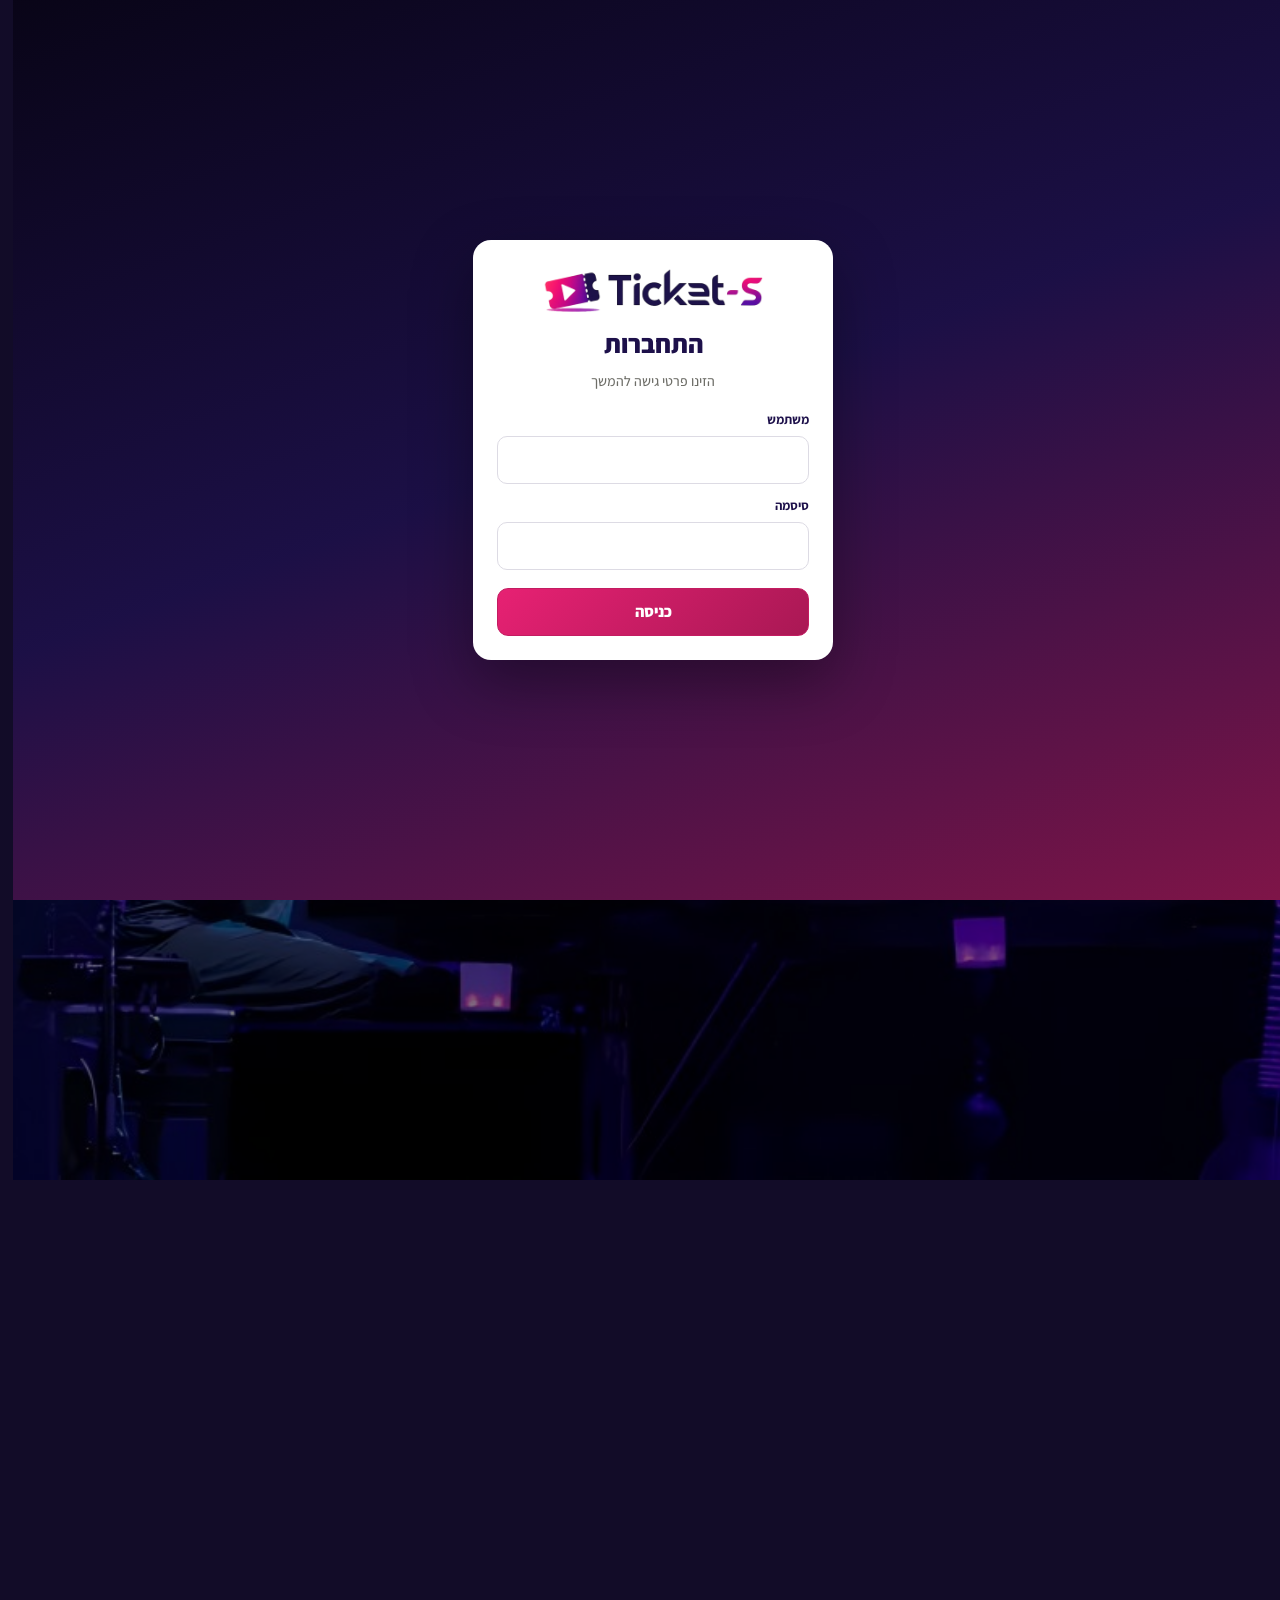
==== index.html @ 7f6f7718 "Add site login gate, mobile header polish, and homepage UI upgrades. Includes demo-mode hide on mobi" ====
<!doctype html>
<html lang="he" dir="rtl">
<head>
<meta charset="utf-8">
<meta name="viewport" content="width=device-width,initial-scale=1">
<meta name="referrer" content="strict-origin-when-cross-origin">
<title>Tickets — V6</title>
<link rel="stylesheet" href="css/styles.css">
<link rel="stylesheet" href="css/seats-hall.css">
<link rel="stylesheet" href="css/home2.css">
<link rel="stylesheet" href="css/home3.css">
<link rel="stylesheet" href="css/demo-mode.css">
<link rel="stylesheet" href="css/theme-options.css">
<link rel="stylesheet" href="css/site-login.css">
</head>
<body class="site-locked">
<div class="site-login-gate" id="siteLoginGate" role="dialog" aria-modal="true" aria-labelledby="siteLoginTitle">
  <form class="site-login-card" id="siteLoginForm" autocomplete="on">
    <div class="site-login-brand">
      <img src="assets/images/LOGO TICKETS.png" alt="Ticket-S" onerror="this.src='assets/images/logowhite.png'">
    </div>
    <h1 id="siteLoginTitle">התחברות</h1>
    <p class="site-login-sub">הזינו פרטי גישה להמשך</p>
    <label class="site-login-field">
      <span>משתמש</span>
      <input type="text" id="siteLoginUser" name="username" autocomplete="username" required>
    </label>
    <label class="site-login-field">
      <span>סיסמה</span>
      <input type="password" id="siteLoginPass" name="password" autocomplete="current-password" required>
    </label>
    <p class="site-login-error" id="siteLoginError" hidden>שם משתמש או סיסמה שגויים</p>
    <button type="submit" class="btn primary wide site-login-submit">כניסה</button>
  </form>
</div>
<header class="site-header site-header-v3"><div class="header-top-row"><div class="container header-inner">
  <a class="logo" href="index.html"><img id="headerLogo" src="assets/images/logowhite.png" alt="Ticket-S"></a>
  <nav class="main-nav">
    <a href="#events" data-route="events">כל המופעים</a>
    <div class="nav-item has-mega">
      <button class="nav-trigger" type="button" aria-expanded="false" aria-haspopup="true">קטגוריות</button>
      <div class="mega-menu" role="region" aria-label="קטגוריות">
        <div class="container mega-inner mega-inner-cats">
          <div class="mega-cat-grid">
            <div class="mega-cat-col">
              <a class="mega-cat-card" href="#events" data-route="events" data-category="music">
                <span class="category-body">
                  <span class="category-copy"><strong>מוזיקה</strong><small>42 מופעים</small></span>
                  <span class="category-lottie" data-category-lottie-key="music" aria-hidden="true"></span>
                </span>
              </a>
              <div class="mega-cat-links">
                <a href="#events" data-route="events" data-category="music">קונצרטים</a>
                <a href="#events" data-route="events" data-category="music">פסטיבלים</a>
                <a href="#events" data-route="events" data-category="music">מוזיקה חיה</a>
                <a href="#events" data-route="events" data-category="music">ג׳אז ובלואז</a>
              </div>
            </div>
            <div class="mega-cat-col">
              <a class="mega-cat-card" href="#events" data-route="events" data-category="standup">
                <span class="category-body">
                  <span class="category-copy"><strong>סטנדאפ</strong><small>18 מופעים</small></span>
                  <span class="category-lottie" data-category-lottie-key="standup" aria-hidden="true"></span>
                </span>
              </a>
              <div class="mega-cat-links">
                <a href="#events" data-route="events" data-category="standup">ערבי סטנדאפ</a>
                <a href="#events" data-route="events" data-category="standup">ספיישלים</a>
                <a href="#events" data-route="events" data-category="standup">אופן מייק</a>
                <a href="#events" data-route="events" data-category="standup">קומדיה</a>
              </div>
            </div>
            <div class="mega-cat-col">
              <a class="mega-cat-card" href="#events" data-route="events" data-category="culture">
                <span class="category-body">
                  <span class="category-copy"><strong>תרבות</strong><small>31 מופעים</small></span>
                  <span class="category-lottie" data-category-lottie-key="culture" aria-hidden="true"></span>
                </span>
              </a>
              <div class="mega-cat-links">
                <a href="#events" data-route="events" data-category="culture">תיאטרון</a>
                <a href="#events" data-route="events" data-category="culture">מחול</a>
                <a href="#events" data-route="events" data-category="culture">מופעי אמנות</a>
                <a href="#events" data-route="events" data-category="culture">פסטיבלי תרבות</a>
              </div>
            </div>
            <div class="mega-cat-col">
              <a class="mega-cat-card" href="#events" data-route="events" data-category="kids">
                <span class="category-body">
                  <span class="category-copy"><strong>ילדים</strong><small>24 מופעים</small></span>
                  <span class="category-lottie" data-category-lottie-key="kids" aria-hidden="true"></span>
                </span>
              </a>
              <div class="mega-cat-links">
                <a href="#events" data-route="events" data-category="kids">הצגות ילדים</a>
                <a href="#events" data-route="events" data-category="kids">מופעי משפחה</a>
                <a href="#events" data-route="events" data-category="kids">קרקס</a>
                <a href="#events" data-route="events" data-category="kids">מופעי בובות</a>
              </div>
            </div>
            <div class="mega-cat-col">
              <a class="mega-cat-card" href="#events" data-route="events" data-category="sports">
                <span class="category-body">
                  <span class="category-copy"><strong>ספורט</strong><small>12 מופעים</small></span>
                  <span class="category-lottie" data-category-lottie-key="sports" aria-hidden="true"></span>
                </span>
              </a>
              <div class="mega-cat-links">
                <a href="#events" data-route="events" data-category="sports">כדורגל</a>
                <a href="#events" data-route="events" data-category="sports">כדורסל</a>
                <a href="#events" data-route="events" data-category="sports">אירועי ספורט</a>
                <a href="#events" data-route="events" class="mega-all-link">כל הקטגוריות ←</a>
              </div>
            </div>
          </div>
        </div>
      </div>
    </div>
    <a href="#events" data-route="events">מופעים קרובים</a>
    <a href="#events" data-route="events">מופעים פופולריים</a>
    <a href="#contact" data-route="contact">צרו קשר</a>
  </nav>
  <div class="header-actions">
    <div class="header-account-wrap">
      <button class="header-button header-account-btn" type="button" data-route="account" aria-expanded="false" aria-haspopup="true">
        <img src="assets/icons/user.svg" alt="">
        <span class="header-account-text"><strong>אזור אישי</strong><small>שלום, ישראל</small></span>
        <span class="header-account-caret" aria-hidden="true"></span>
      </button>
      <div class="account-menu" role="menu">
        <button type="button" role="menuitem" data-route="account/tickets"><img src="assets/icons/ticket.svg" alt=""><span>הכרטיסים שלי</span></button>
        <button type="button" role="menuitem" data-route="account/orders"><img src="assets/icons/clipboard.svg" alt=""><span>הזמנות קודמות</span></button>
        <button type="button" role="menuitem" data-route="account/profile"><img src="assets/icons/user.svg" alt=""><span>פרטים אישיים</span></button>
        <hr>
        <button type="button" role="menuitem" data-logout><img src="assets/icons/logout.svg" alt=""><span>התנתקות</span></button>
      </div>
    </div>
    <button class="header-button header-icon-btn" id="favoritesHeaderBtn" data-route="account/favorites"><img src="assets/icons/heart.svg" alt=""><span class="header-count" id="favoritesHeaderCount">0</span></button>
    <div class="header-cart-wrap">
      <button class="header-button header-icon-btn" data-route="cart"><img src="assets/icons/cart.svg" alt=""><span class="header-count hidden" id="cartHeaderCount">0</span></button>
      <div class="cart-preview" id="cartPreview"><div class="cart-preview-list" id="cartPreviewList"></div><button class="btn primary wide" data-route="cart">מעבר לסל</button></div>
    </div>
  </div>
  <button class="nav-toggle" type="button" aria-expanded="false" aria-controls="mobileNav" aria-label="תפריט ניווט">
    <span class="nav-toggle-bar" aria-hidden="true"></span>
    <span class="nav-toggle-bar" aria-hidden="true"></span>
    <span class="nav-toggle-bar" aria-hidden="true"></span>
  </button>
</div></div><div class="header-search-row is-open" id="headerSearchRow">
  <div class="header-search-panel">
    <div class="header-search-panel-inner">
      <div class="container header-search-inner">
        <form class="search-bar" id="homeSearch"><div class="search-field"><img src="assets/icons/location.svg" alt="" aria-hidden="true"><div><label class="sr-only" for="searchLocation">מיקום</label><select id="searchLocation"><option>כל הארץ</option><option>מרכז</option><option>צפון</option><option>דרום</option></select></div></div><div class="search-field date-search-field"><img src="assets/icons/calendar.svg" alt="" aria-hidden="true"><div class="date-range-wrap"><label class="sr-only" for="dateRangeDisplay">תאריך</label><button type="button" class="date-range-display" id="dateRangeDisplay" aria-expanded="false" aria-haspopup="true">בכל תאריך</button><div class="date-range-panel" id="dateRangePanel" hidden><div class="date-preset-grid"><button type="button" class="date-preset" data-preset="any">בכל תאריך</button><button type="button" class="date-preset" data-preset="today">היום</button><button type="button" class="date-preset" data-preset="weekend">סוף השבוע</button><button type="button" class="date-preset" data-preset="month">החודש</button></div><div class="date-range-custom"><label class="date-from-field is-empty"><input type="date" id="dateFrom" aria-label="מתאריך"><span class="date-field-placeholder">מתאריך</span></label><label class="date-to-field is-empty"><input type="date" id="dateTo" aria-label="עד תאריך"><span class="date-field-placeholder">עד תאריך</span></label></div></div></div></div><div class="search-field"><img src="assets/icons/grid.svg" alt="" aria-hidden="true"><div><label class="sr-only" for="searchCategory">קטגוריה</label><select id="searchCategory"><option>כל הקטגוריות</option><option>מוזיקה</option><option>סטנדאפ</option><option>ילדים</option></select></div></div><div class="search-field free-search-field"><div><label class="sr-only" for="searchFree">חיפוש חופשי</label><input id="searchFree" placeholder="מופע, אמן או מקום"></div></div><button type="submit" class="btn primary search-submit-btn" id="searchSubmitBtn">חפש כרטיסים</button></form>
        <button type="button" class="search-panel-close" id="searchPanelClose" aria-label="סגירת חיפוש"><svg viewBox="0 0 24 24" width="18" height="18" aria-hidden="true"><path d="M6 6l12 12M18 6L6 18" fill="none" stroke="currentColor" stroke-width="2.2" stroke-linecap="round"/></svg></button>
      </div>
    </div>
  </div>
  <div class="header-search-reopen">
    <div class="header-search-reopen-inner">
      <div class="container header-search-reopen-wrap">
        <button type="button" class="search-reopen-btn" id="searchReopenBtn" aria-expanded="true" aria-controls="homeSearch" aria-hidden="true" tabindex="-1">
          <svg viewBox="0 0 24 24" width="18" height="18" aria-hidden="true"><circle cx="11" cy="11" r="7" fill="none" stroke="currentColor" stroke-width="2"/><path d="m20 20-4-4" fill="none" stroke="currentColor" stroke-width="2" stroke-linecap="round"/></svg>
          <span>חיפוש</span>
        </button>
      </div>
    </div>
  </div>
</div></header>
<script>
(function () {
  if ("scrollRestoration" in history) history.scrollRestoration = "manual";
  var row = document.getElementById("headerSearchRow");
  if (!row) return;
  var h = Math.round(row.getBoundingClientRect().height);
  if (!h) return;
  document.documentElement.style.setProperty("--header-search-h", h + "px");
  row.style.setProperty("--header-search-h", h + "px");
  window.scrollTo(0, 0);
})();
</script>
<nav class="mobile-nav" id="mobileNav" aria-label="תפריט ראשי" aria-hidden="true">
  <div class="mobile-nav-inner">
    <a href="#events" data-route="events">כל המופעים</a>
    <p class="mobile-nav-label">קטגוריות</p>
    <a href="#events" data-route="events">מוזיקה</a>
    <a href="#events" data-route="events">סטנדאפ</a>
    <a href="#events" data-route="events">תרבות</a>
    <a href="#events" data-route="events">ילדים</a>
    <a href="#events" data-route="events">ספורט</a>
    <a href="#events" data-route="events">מופעים קרובים</a>
    <a href="#events" data-route="events">מופעים פופולריים</a>
    <a href="#contact" data-route="contact">צרו קשר</a>
  </div>
</nav>
<main>
<section class="screen active" id="home">
  <section class="hero hero-v2 hero-v3" aria-roledescription="carousel" aria-label="מופעים מומלצים">
    <div class="hero-v2-slides" id="heroV2Slides">
      <div class="hero-v2-slide is-active" data-slide-index="0" role="group" aria-roledescription="slide" aria-label="1 מתוך 3" aria-hidden="false">
        <div class="hero-v2-bg" role="img" aria-label="עידן רייכל בהופעה חיה — שר ליד הפסנתר" style="background-image:url('assets/hero/slide-1.jpg')"></div>
        <div class="hero-v2-overlay" aria-hidden="true"></div>
      </div>
      <div class="hero-v2-slide" data-slide-index="1" role="group" aria-roledescription="slide" aria-label="2 מתוך 3" aria-hidden="true">
        <div class="hero-v2-bg" role="img" aria-label="במה מוארת — רקע למופע אדיר מילר" style="background-image:url('assets/hero/slide-2.jpg')"></div>
        <div class="hero-v2-overlay" aria-hidden="true"></div>
      </div>
      <div class="hero-v2-slide" data-slide-index="2" role="group" aria-roledescription="slide" aria-label="3 מתוך 3" aria-hidden="true">
        <div class="hero-v2-bg" role="img" aria-label="פסטיבל בחוץ — רקע לפסטיבל קיץ" style="background-image:url('assets/hero/slide-3.jpg')"></div>
        <div class="hero-v2-overlay" aria-hidden="true"></div>
      </div>
    </div>
    <div class="container hero-v2-content">
      <div class="hero-v2-panel">
        <div class="hero-v2-copy" id="heroV2Copy">
          <div class="hero-v2-text is-active" data-slide-index="0">
            <h1>עידן רייכל</h1>
            <p>מופע חדש ומרגש עם הלהיטים האהובים באמפי שוני.</p>
            <button type="button" class="btn light-btn hero-v2-cta" data-open-event="1">לרכישת כרטיסים</button>
          </div>
          <div class="hero-v2-text" data-slide-index="1" hidden>
            <h1>אדיר מילר</h1>
            <p>ערב סטנדאפ חדש בהיכל התרבות תל אביב.</p>
            <button type="button" class="btn light-btn hero-v2-cta" data-open-event="2">לרכישת כרטיסים</button>
          </div>
          <div class="hero-v2-text" data-slide-index="2" hidden>
            <h1>פסטיבל קיץ</h1>
            <p>שלושה ימי מוזיקה, תרבות ואמנות — רכישה מוקדמת.</p>
            <button type="button" class="btn light-btn hero-v2-cta" data-open-event="3">לרכישת כרטיסים</button>
          </div>
        </div>
      </div>
    </div>
    <div class="hero-v2-progress" aria-hidden="true">
      <div class="hero-v2-progress-bar" id="heroV2ProgressBar"></div>
    </div>
    <div class="hero-v2-dots" id="heroV2Dots" role="tablist" aria-label="ניווט שקופיות">
      <button type="button" class="hero-v2-dot is-active" role="tab" aria-selected="true" aria-label="שקופית 1" data-slide-to="0"><svg class="hero-v2-dot-ring" viewBox="0 0 32 32" aria-hidden="true"><circle class="hero-v2-dot-track" cx="16" cy="16" r="14"></circle><circle class="hero-v2-dot-progress" cx="16" cy="16" r="14"></circle></svg></button>
      <button type="button" class="hero-v2-dot" role="tab" aria-selected="false" aria-label="שקופית 2" data-slide-to="1"><svg class="hero-v2-dot-ring" viewBox="0 0 32 32" aria-hidden="true"><circle class="hero-v2-dot-track" cx="16" cy="16" r="14"></circle><circle class="hero-v2-dot-progress" cx="16" cy="16" r="14"></circle></svg></button>
      <button type="button" class="hero-v2-dot" role="tab" aria-selected="false" aria-label="שקופית 3" data-slide-to="2"><svg class="hero-v2-dot-ring" viewBox="0 0 32 32" aria-hidden="true"><circle class="hero-v2-dot-track" cx="16" cy="16" r="14"></circle><circle class="hero-v2-dot-progress" cx="16" cy="16" r="14"></circle></svg></button>
    </div>
  </section>
  <section class="section alt categories-section"><div class="container"><div class="section-header categories-section-header"><h2>מה תרצו לראות היום?</h2></div><div class="category-row">
<button class="category-card" data-route="events" data-category="music"><span class="category-body"><span class="category-copy"><strong>מוזיקה</strong><small>42 מופעים</small></span><span class="category-lottie" data-category-lottie-key="music" aria-hidden="true"></span></span></button>
<button class="category-card" data-route="events" data-category="standup"><span class="category-body"><span class="category-copy"><strong>סטנדאפ</strong><small>18 מופעים</small></span><span class="category-lottie" data-category-lottie-key="standup" aria-hidden="true"></span></span></button>
<button class="category-card" data-route="events" data-category="culture"><span class="category-body"><span class="category-copy"><strong>תרבות</strong><small>31 מופעים</small></span><span class="category-lottie" data-category-lottie-key="culture" aria-hidden="true"></span></span></button>
<button class="category-card" data-route="events" data-category="kids"><span class="category-body"><span class="category-copy"><strong>ילדים</strong><small>24 מופעים</small></span><span class="category-lottie" data-category-lottie-key="kids" aria-hidden="true"></span></span></button>
<button class="category-card" data-route="events" data-category="sports"><span class="category-body"><span class="category-copy"><strong>ספורט</strong><small>12 מופעים</small></span><span class="category-lottie" data-category-lottie-key="sports" aria-hidden="true"></span></span></button>
</div></div></section>
  <div id="homeSections"></div>
  <section class="section join-section" aria-label="הרשמה לניוזלטר">
    <div class="join-section-bg" aria-hidden="true" style="background-image:url('assets/hero/newsletter-bg.jpg')"></div>
    <div class="join-section-overlay" aria-hidden="true"></div>
    <div class="container join-inner">
      <div class="join-copy">
        <span class="kicker light">נשארים בלופ</span>
        <h2>לא מפספסים אף מופע</h2>
        <p>עדכונים על מופעים חדשים, פתיחת מכירות והטבות ישירות אליכם.</p>
      </div>
      <form id="newsletterForm" class="join-form">
        <div class="newsletter-names">
          <label class="sr-only" for="newsletterFirstName">שם פרטי</label>
          <input id="newsletterFirstName" name="firstName" type="text" required autocomplete="given-name" placeholder="שם פרטי">
          <label class="sr-only" for="newsletterLastName">שם משפחה</label>
          <input id="newsletterLastName" name="lastName" type="text" required autocomplete="family-name" placeholder="שם משפחה">
        </div>
        <div class="newsletter-row">
          <label class="sr-only" for="newsletterEmail">כתובת דוא״ל</label>
          <input id="newsletterEmail" name="email" type="email" required autocomplete="email" placeholder="כתובת דוא״ל">
          <button class="btn primary" type="submit">הרשמה לניוזלטר</button>
        </div>
        <label class="newsletter-consent">
          <input type="checkbox" required>
          <span>אני מאשר/ת קבלת דיוור פרסומי ומסחרי לכתובת הדוא״ל שמסרתי, בהתאם לחוק התקשורת (בזק ושידורים),<br>ואת <a href="#">תנאי השימוש</a> ו<a href="#">מדיניות הפרטיות</a>. ידוע לי שאוכל לבטל את ההסכמה בכל עת.</span>
        </label>
      </form>
    </div>
  </section>
</section>

<section class="screen" id="events"><section class="page-hero"><video class="page-hero-video" autoplay muted loop playsinline preload="metadata" poster="assets/hero/events-bg.png" aria-hidden="true"><source src="assets/hero/events-bg.mp4" type="video/mp4"></video><div class="container"><nav class="breadcrumbs" aria-label="פירורי לחם"><a href="#home" data-route="home">דף הבית</a><span class="breadcrumb-sep" aria-hidden="true">/</span><span aria-current="page">המופעים</span></nav><h1>המופעים</h1><p>סינון מדויק ותוצאות שקל לסרוק.</p></div></section><div class="container events-layout"><div class="results-toolbar"><div><h2><span id="resultsCount">12</span> מופעים</h2></div></div><div class="events-filters-row"><div class="active-filters" id="eventsDateFilters" role="group" aria-label="סינון לפי תאריך"><button type="button" class="filter-chip active" data-events-range="all">הכל</button><button type="button" class="filter-chip" data-events-range="today">היום</button><button type="button" class="filter-chip" data-events-range="week">השבוע</button><button type="button" class="filter-chip" data-events-range="month">החודש</button></div><select class="btn secondary events-sort-select"><option>מיון: מומלצים</option><option>תאריך קרוב</option><option>מחיר נמוך</option></select></div><div class="results-grid" id="eventsGrid"></div><div class="load-more-wrap"><button class="btn secondary" id="loadMoreEvents" type="button">טען עוד</button><button class="btn secondary" id="loadAllEvents" type="button">טען הכל</button></div></div></section>

<section class="screen" id="event"><section class="event-hero" id="eventHero"><video class="event-hero-video" autoplay muted loop playsinline preload="metadata" aria-hidden="true"><source src="assets/hero/event-bg.mp4" type="video/mp4"></video><div class="container event-hero-grid"><div class="event-hero-copy"><span class="event-hero-badge" id="eventHeroBadge" hidden>המכירה בקרוב</span><nav class="breadcrumbs" id="eventBreadcrumbs" aria-label="פירורי לחם"><a href="#home" data-route="home">דף הבית</a><span class="breadcrumb-sep" aria-hidden="true">/</span><a href="#events" data-route="events">המופעים</a><span class="breadcrumb-sep" aria-hidden="true">/</span><span aria-current="page" id="eventBreadcrumbCurrent">עידן רייכל</span></nav><h1>עידן רייכל</h1><p>מופע חדש ומרגש עם הלהיטים האהובים.</p><div class="event-hero-meta"><ul class="event-hero-meta-list"><li class="event-hero-meta-item"><img src="assets/icons/calendar.svg" alt="" aria-hidden="true"><span>12/08/2026 - 22/08/2026</span></li></ul></div><div class="event-hero-countdown" id="eventHeroCountdown" hidden></div></div><div class="event-poster event-poster-slider" id="eventPosterSlider" aria-roledescription="carousel" aria-label="גלריית מופע"><div class="event-poster-viewport"><div class="event-poster-track" id="eventPosterTrack"></div></div><div class="event-poster-dots" id="eventPosterDots" role="tablist" aria-label="ניווט תמונות"></div></div></div></section><div class="container event-layout"><section class="content-card"><div class="event-tabs" role="tablist"><button class="event-tab active" data-tab="dates">מועדים</button><button class="event-tab" data-tab="info">מידע אודות המופע</button><button class="event-tab" data-tab="important">חשוב לדעת</button></div><div class="tab-panel active" data-panel="dates"><h2 id="eventDatesTitle">בחירת מועד</h2><div id="showDates"></div></div><div class="tab-panel" data-panel="info"><div class="info-split"><div class="info-copy" id="eventInfoCopy"><h2>אודות המופע</h2><div id="eventInfoBody"><p>עידן רייכל במופע חדש המשלב את מיטב הלהיטים, עיבודים חדשים והפקה מלאה. ערב מוזיקלי עשיר שחוצה סגנונות, עם אורחים מיוחדים ואווירה אינטימית על הבמה.</p><p>המופע נבנה כמסע בין שנים של יצירה: מהשירים שהפכו לקלאסיקה ישראלית ועד עיבודים עכשוויים שנוצרו במיוחד לערב הזה. ההפקה משלבת תאורה חיה, עיצוב במה מדויק ולהקה חמה שממלאת את האולם בנוכחות.</p><h3>מה מחכה לכם בערב</h3><ul class="info-points"><li>כ־90 דקות של מוזיקה חיה, כולל שירים מוכרים והפתעות</li><li>להקה מלאה ועיבודים חדשים שנכתבו למופע</li><li>אווירה קרובה לקהל, עם דגש על חוויה מוזיקלית נקייה</li><li>כניסה נוחה לפי אזורים ומושבים מסומנים באולם</li></ul><h3>למי זה מתאים</h3><p>לאוהבי מוזיקה ישראלית, זוגות, משפחות וקהל שמחפש ערב במה איכותי — בין אם אתם מכירים כל מילה ובין אם זו הפעם הראשונה.</p><p class="info-note">טיפ: מומלץ להגיע כ־30–45 דקות לפני תחילת המופע כדי להספיק חניה, כניסה ומציאת המושבים בנחת.</p></div></div><div class="info-video"><iframe title="סרטון אודות המופע" src="https://www.youtube-nocookie.com/embed/dG3NAutpEoY?rel=0" loading="lazy" allow="accelerometer; autoplay; clipboard-write; encrypted-media; gyroscope; picture-in-picture; web-share" allowfullscreen referrerpolicy="strict-origin-when-cross-origin"></iframe></div></div></div><div class="tab-panel" data-panel="important"><h2>מידע חשוב</h2><dl class="important-list"><div><dt>פתיחת דלתות</dt><dd>20:00</dd></div><div><dt>משך המופע</dt><dd>75 דקות</dd></div><div><dt>סוג מופע</dt><dd>ישיבה</dd></div><div><dt>מגבלת גיל</dt><dd>ללא הגבלה</dd></div></dl><div class="directions-block"><h2>דרכי הגעה לאמפי שוני, בנימינה</h2><div class="directions-grid"><div class="directions-copy"><h3>כתובת:</h3><p>אמפי שוני (זאפה), פארק ז׳בוטינסקי, בנימינה־גבעת עדה, ישראל</p><h3>הגעה ברכב:</h3><ul><li>האמפי ממוקם בפארק ז׳בוטינסקי, בין בנימינה לזיכרון יעקב.</li><li>חניה חינם ומסודרת למרגלות האמפי; במקום יש הכוונה בחניון.</li><li>מכביש 4: יציאה לבנימינה / זיכרון יעקב והמשך לפי השילוט לפארק ז׳בוטינסקי / אמפי שוני.</li><li>מכביש 70: יציאה לכיוון בנימינה והמשך לפי השילוט לאמפי שוני.</li><li>מומלץ לנווט ליעד ״חניה אמפי שוני״ להגעה ישירה לחניון.</li></ul><h3>ניווט ברכב:</h3><p class="nav-links"><a href="https://waze.com/ul?q=%D7%97%D7%A0%D7%99%D7%94%20%D7%90%D7%9E%D7%A4%D7%99%20%D7%A9%D7%95%D7%A0%D7%99" target="_blank" rel="noopener">Waze</a><a href="https://www.google.com/maps/search/?api=1&amp;query=%D7%90%D7%9E%D7%A4%D7%99+%D7%A9%D7%95%D7%A0%D7%99+%D7%91%D7%A0%D7%99%D7%9E%D7%99%D7%A0%D7%94" target="_blank" rel="noopener">Google Maps</a></p><h3>תחבורה ציבורית:</h3><ul><li>תחנת רכבת בנימינה קרובה; ממנה ניתן להמשיך באוטובוס מקומי או במונית.</li><li>קווי אוטובוס עירוניים ובינעירוניים מגיעים לאזור בנימינה וזיכרון יעקב.</li><li>עצירות קרובות: בנימינה מרכז · כניסה לפארק ז׳בוטינסקי.</li></ul><h3>תכנון מסלול בתחבורה ציבורית:</h3><p class="nav-links"><a href="https://moovitapp.com/?lang=he" target="_blank" rel="noopener">Moovit</a></p><h3>טיפ לניווט מהיר:</h3><p>חפשו ״אמפי שוני בנימינה״ או ״חניה אמפי שוני״ ב־Waze או ב־Google Maps כדי להגיע בקלות ובמהירות.</p></div><div class="directions-map"><a class="map-open-btn" href="https://www.google.com/maps/search/?api=1&amp;query=%D7%90%D7%9E%D7%A4%D7%99+%D7%A9%D7%95%D7%A0%D7%99+%D7%91%D7%A0%D7%99%D7%9E%D7%99%D7%A0%D7%94" target="_blank" rel="noopener">פתח במפות Google</a><iframe title="מפת אמפי שוני בנימינה" loading="lazy" referrerpolicy="no-referrer-when-downgrade" src="https://maps.google.com/maps?q=%D7%90%D7%9E%D7%A4%D7%99+%D7%A9%D7%95%D7%A0%D7%99+%D7%91%D7%A0%D7%99%D7%9E%D7%99%D7%A0%D7%94&amp;hl=he&amp;z=15&amp;output=embed"></iframe></div></div></div></div></section><aside class="content-card summary-card" id="eventSidebar" hidden><div id="eventInterestBox"><form id="eventInterestForm" class="interest-form"><span class="kicker">השארת פרטים</span><h2 class="interest-heading">מתעניין במופע <span id="interestShowName"></span></h2><label>שם מלא<input required name="name" autocomplete="name" placeholder="ישראל ישראלי"></label><label>נייד<input required name="phone" type="tel" autocomplete="tel" placeholder="050-0000000"></label><label>אימייל <small>(לא חובה)</small><input name="email" type="email" autocomplete="email" placeholder="israel@example.com"></label><button class="btn primary wide" type="submit">עדכנו אותי</button></form></div></aside></div><section class="related-section container"><div class="section-header"><div class="heading-icon"><img class="section-star" src="assets/icons/star.svg" alt=""><h2>מופעים קשורים</h2></div></div><div class="event-grid" id="relatedEvents"></div></section></section>

<section class="screen" id="seats"><section class="event-hero"><video class="event-hero-video" autoplay muted loop playsinline preload="metadata" aria-hidden="true"><source src="assets/hero/event-bg.mp4" type="video/mp4"></video><div class="container event-hero-grid"><div><nav class="breadcrumbs" aria-label="פירורי לחם"><a href="#home" data-route="home">דף הבית</a><span class="breadcrumb-sep" aria-hidden="true">/</span><a href="#event" data-route="event">עידן רייכל</a><span class="breadcrumb-sep" aria-hidden="true">/</span><span aria-current="page">בחירת אזור</span></nav><h1>עידן רייכל</h1><div class="event-hero-meta"><ul class="event-hero-meta-list"><li class="event-hero-meta-item"><img src="assets/icons/location.svg" alt="" aria-hidden="true"><span>אמפי שוני, בנימינה</span></li><li class="event-hero-meta-item"><img src="assets/icons/clock.svg" alt="" aria-hidden="true"><span>21:00</span></li><li class="event-hero-meta-item"><img src="assets/icons/calendar.svg" alt="" aria-hidden="true"><span>12.08.2026</span></li></ul></div><button class="btn light-btn" data-route="event">שינוי מועד</button></div><div class="event-poster event-poster-slider" aria-roledescription="carousel" aria-label="גלריית מופע"><div class="event-poster-viewport"><div class="event-poster-track"></div></div><div class="event-poster-dots" role="tablist" aria-label="ניווט תמונות"></div></div></div></section>
<div class="seats-page"><div class="container seats-shell" id="seatsShell" data-seats-step="stage">

<!-- Step 1: choose stage/zone -->
<section class="content-card seats-map-card seats-map-full" id="stagePickStep">
  <div class="seats-map-header">
    <h2 class="seats-map-title">בחירת אזור באולם</h2>
    <p class="seats-step-hint">בחרו אזור כדי להמשיך לבחירת מושבים בתוכו</p>
  </div>
  <div class="stage-pick-layout">
    <div class="stage-schematic" id="stageSchematic" role="list" aria-label="מפת אזורים באולם">
      <div class="stage-schematic-stage" aria-hidden="true">במה</div>
      <div class="stage-schematic-grid">
        <button type="button" class="stage-zone is-muted" data-stage-id="box-left" data-price="145" data-available="0" role="listitem" disabled>
          <span class="stage-zone-name">תא שמאל</span>
          <span class="stage-zone-price">אזל</span>
        </button>
        <button type="button" class="stage-zone is-pit" data-stage-id="pit" data-price="185" data-available="1" role="listitem">
          <span class="stage-zone-name">פיט</span>
          <span class="stage-zone-price">185&nbsp;₪</span>
        </button>
        <button type="button" class="stage-zone" data-stage-id="box-right" data-price="145" data-available="1" role="listitem">
          <span class="stage-zone-name">תא ימין</span>
          <span class="stage-zone-price">145&nbsp;₪</span>
        </button>

        <button type="button" class="stage-zone is-muted" data-stage-id="gallery-left" data-price="145" data-available="0" role="listitem" disabled>
          <span class="stage-zone-name">גלריה שמאל</span>
          <span class="stage-zone-price">אזל</span>
        </button>
        <button type="button" class="stage-zone is-hall is-trap" data-stage-id="hall-front" data-price="185" data-available="1" role="listitem">
          <span class="stage-zone-name">אולם</span>
          <span class="stage-zone-price">185&nbsp;₪</span>
        </button>
        <button type="button" class="stage-zone" data-stage-id="gallery-right" data-price="145" data-available="1" role="listitem">
          <span class="stage-zone-name">גלריה ימין</span>
          <span class="stage-zone-price">145&nbsp;₪</span>
        </button>

        <button type="button" class="stage-zone is-muted" data-stage-id="balcony-left" data-price="115" data-available="0" role="listitem" disabled>
          <span class="stage-zone-name">יציע שמאל</span>
          <span class="stage-zone-price">אזל</span>
        </button>
        <button type="button" class="stage-zone is-hall" data-stage-id="hall-mid" data-price="185" data-available="1" role="listitem">
          <span class="stage-zone-name">אולם</span>
          <span class="stage-zone-price">185&nbsp;₪</span>
        </button>
        <button type="button" class="stage-zone" data-stage-id="balcony-right" data-price="85" data-available="1" role="listitem">
          <span class="stage-zone-name">יציע ימין</span>
          <span class="stage-zone-price">85&nbsp;₪</span>
        </button>

        <span class="stage-zone-spacer" aria-hidden="true"></span>
        <button type="button" class="stage-zone is-balcony-center" data-stage-id="balcony-center" data-price="115" data-available="1" role="listitem">
          <span class="stage-zone-name">יציע מרכז</span>
          <span class="stage-zone-price">115&nbsp;₪</span>
        </button>
        <span class="stage-zone-spacer" aria-hidden="true"></span>
      </div>
    </div>
    <aside class="stage-pick-aside">
      <h3>מקרא</h3>
      <ul class="stage-legend">
        <li><i class="stage-swatch is-open"></i> אזור זמין לרכישה</li>
        <li><i class="stage-swatch is-sold"></i> אזור שאזל</li>
      </ul>
      <p class="meta">לאחר בחירת אזור תועברו למפת המושבים של אותו אזור בלבד.</p>
    </aside>
  </div>
</section>

<!-- Step 2: seats inside selected stage -->
<section class="content-card seats-map-card seats-map-full" id="seatPickStep" hidden>
<div class="seats-map-header">
<div class="seats-map-toolbar">
<div>
<button type="button" class="btn secondary seats-back-stages" id="backToStages">← חזרה לבחירת אזור</button>
<h2 class="seats-map-title">בחירת מושבים · <span id="activeStageLabel">אולם</span></h2>
<div class="seats-legend-row">
<div class="price-tiers"><span class="legend-title">מקרא מושבים</span>
<div class="price-legend" role="group" aria-label="מקרא">
<span class="seat-legend-item"><i class="seat-dot is-taken"></i>תפוס</span>
<span class="seat-legend-item"><i class="seat-dot is-free"></i>פנוי</span>
<span class="seat-legend-item"><i class="seat-dot is-selected"></i>נבחר</span>
</div></div>
<button type="button" class="accessible-legend-btn" id="accessibleFilterBtn" aria-pressed="false"><span aria-hidden="true">♿</span> מושבים נגישים</button>
</div>
</div>
<div class="seats-zoom" role="group" aria-label="זום מפת אולם">
<button type="button" class="btn secondary" id="seatsFullscreen" aria-label="מסך מלא" title="מסך מלא">⛶</button>
<button type="button" class="btn secondary" id="seatsZoomOut" aria-label="הקטנה">−</button>
<span id="seatsZoomLabel">100%</span>
<button type="button" class="btn secondary" id="seatsZoomIn" aria-label="הגדלה">+</button>
<button type="button" class="btn secondary" id="seatsZoomReset" aria-label="איפוס זום">איפוס</button>
</div>
</div>
</div>
<div class="hall-viewport" id="hallViewport">
<div class="hall-canvas hall-canvas-single" id="hallCanvas">
  <div class="hall-single-wrap">
    <div class="hall-stage main" id="seatMapStageBadge">אולם</div>
    <div class="hall-block orchestra" id="activeSeatBlock" data-price="185"></div>
  </div>
</div>
</div>
</section>

<aside class="content-card seats-summary" id="seatsSummary" aria-live="polite">
<div class="seats-summary-head"><h2>בחירת מושבים</h2><button type="button" class="seats-summary-hide" id="seatsSummaryHide" aria-label="סגירת סיכום בחירה" title="סגירה">×</button></div>
<strong class="seats-show-name" id="seatsShowName" hidden>עידן רייכל</strong>
<div class="seats-empty" id="selectedSeatsEmpty"><p>לא נבחרו מושבים</p><p class="meta">בחרו אזור ואז מושב מהמפה</p></div>
<div id="selectedSeats" class="selected-seats-list" hidden></div>
<div class="summary-total"><span>סה״כ</span><span id="seatTotal">0&nbsp;₪</span></div>
<button class="btn primary wide" id="toCart" disabled>המשך לרכישה</button>
</aside>
<button type="button" class="seats-summary-peek" id="seatsSummaryPeek" hidden aria-label="הצגת סיכום בחירה">בחירה</button>
</div></div>
</section>
<section class="screen" id="cart"><section class="event-hero"><video class="event-hero-video" autoplay muted loop playsinline preload="metadata" aria-hidden="true"><source src="assets/hero/event-bg.mp4" type="video/mp4"></video><div class="container event-hero-grid"><div><nav class="breadcrumbs" aria-label="פירורי לחם"><a href="#home" data-route="home">דף הבית</a><span class="breadcrumb-sep" aria-hidden="true">/</span><a href="#event" data-route="event">עידן רייכל</a><span class="breadcrumb-sep" aria-hidden="true">/</span><span aria-current="page">סל הקניות</span></nav><h1>עידן רייכל</h1><div class="event-hero-meta"><ul class="event-hero-meta-list"><li class="event-hero-meta-item"><img src="assets/icons/location.svg" alt="" aria-hidden="true"><span>אמפי שוני, בנימינה</span></li><li class="event-hero-meta-item"><img src="assets/icons/clock.svg" alt="" aria-hidden="true"><span>21:00</span></li><li class="event-hero-meta-item"><img src="assets/icons/calendar.svg" alt="" aria-hidden="true"><span>12.08.2026</span></li></ul></div></div><div class="event-poster" role="img" aria-label="תמונת מופע"></div></div></section><div class="container purchase-grid"><section class="content-card"><h2>הכרטיסים בסל</h2><div id="cartItems"></div><div class="coupon-row"><input id="couponInput" placeholder="קוד קופון"><button class="btn secondary" id="applyCoupon">החלת קופון</button></div><p class="fineprint">מחירי הכרטיסים כוללים מע״מ כחוק ודמי טיפול בסך 5 ₪ לכל כרטיס.</p></section><aside class="content-card"><h2>סיכום</h2><div class="summary-line"><span>כרטיסים</span><strong id="cartSubtotal">0 ₪</strong></div><div class="summary-line"><span>דמי טיפול</span><strong id="feesTotal">0 ₪</strong></div><div class="summary-line"><span>הנחה</span><strong id="discountTotal">0 ₪</strong></div><div class="summary-total"><span>לתשלום</span><span id="cartTotal">0 ₪</span></div><button class="btn primary wide" data-route="login">המשך</button></aside></div></section>

<section class="screen" id="login"><section class="event-hero"><video class="event-hero-video" autoplay muted loop playsinline preload="metadata" aria-hidden="true"><source src="assets/hero/event-bg.mp4" type="video/mp4"></video><div class="container event-hero-grid"><div><nav class="breadcrumbs" aria-label="פירורי לחם"><a href="#home" data-route="home">דף הבית</a><span class="breadcrumb-sep" aria-hidden="true">/</span><a href="#event" data-route="event">עידן רייכל</a><span class="breadcrumb-sep" aria-hidden="true">/</span><span aria-current="page">התחברות</span></nav><h1>עידן רייכל</h1><div class="event-hero-meta"><ul class="event-hero-meta-list"><li class="event-hero-meta-item"><img src="assets/icons/location.svg" alt="" aria-hidden="true"><span>אמפי שוני, בנימינה</span></li><li class="event-hero-meta-item"><img src="assets/icons/clock.svg" alt="" aria-hidden="true"><span>21:00</span></li><li class="event-hero-meta-item"><img src="assets/icons/calendar.svg" alt="" aria-hidden="true"><span>12.08.2026</span></li></ul></div></div><div class="event-poster" role="img" aria-label="תמונת מופע"></div></div></section><div class="container auth-grid"><form class="content-card"><h2>משתמש קיים</h2><label>טלפון או דוא״ל<input placeholder="050-0000000"></label><label>סיסמה / קוד חד־פעמי<input placeholder="••••••"></label><button type="button" class="btn primary wide" data-route="details">התחברות והמשך</button></form><section class="content-card"><h2>המשך כאורח</h2><p>אין צורך להירשם מראש. לאחר הרכישה ייווצר עבורכם חשבון אוטומטית.</p><button class="btn secondary wide" data-route="details">המשך כאורח</button></section></div></section>

<section class="screen" id="details"><section class="event-hero"><video class="event-hero-video" autoplay muted loop playsinline preload="metadata" aria-hidden="true"><source src="assets/hero/event-bg.mp4" type="video/mp4"></video><div class="container event-hero-grid"><div><nav class="breadcrumbs" aria-label="פירורי לחם"><a href="#home" data-route="home">דף הבית</a><span class="breadcrumb-sep" aria-hidden="true">/</span><a href="#event" data-route="event">עידן רייכל</a><span class="breadcrumb-sep" aria-hidden="true">/</span><span aria-current="page">פרטי המזמין</span></nav><h1>עידן רייכל</h1><div class="event-hero-meta"><ul class="event-hero-meta-list"><li class="event-hero-meta-item"><img src="assets/icons/location.svg" alt="" aria-hidden="true"><span>אמפי שוני, בנימינה</span></li><li class="event-hero-meta-item"><img src="assets/icons/clock.svg" alt="" aria-hidden="true"><span>21:00</span></li><li class="event-hero-meta-item"><img src="assets/icons/calendar.svg" alt="" aria-hidden="true"><span>12.08.2026</span></li></ul></div></div><div class="event-poster" role="img" aria-label="תמונת מופע"></div></div></section><div class="container purchase-grid"><form class="content-card form-grid" id="detailsForm"><label>שם מלא<input required value="ישראל ישראלי"></label><label>טלפון<input required value="050-1234567"></label><label>דוא״ל<input required type="email" value="israel@example.com"></label><label>כתובת <small>(אופציונלי)</small><input value="רחוב הדוגמה 12, תל אביב"></label><label class="full checkbox"><input type="checkbox"> אני מעוניין לקבל עדכונים והטבות</label><label class="full checkbox"><input type="checkbox" required checked> קראתי ואישרתי את תנאי השימוש ומדיניות הפרטיות</label><button class="btn primary" type="submit">המשך לתשלום</button></form><aside class="content-card"><h2>סיכום</h2><div class="summary-total"><span>לתשלום</span><span class="dynamic-total">468 ₪</span></div></aside></div></section>

<section class="screen" id="payment"><section class="event-hero"><video class="event-hero-video" autoplay muted loop playsinline preload="metadata" aria-hidden="true"><source src="assets/hero/event-bg.mp4" type="video/mp4"></video><div class="container event-hero-grid"><div><nav class="breadcrumbs" aria-label="פירורי לחם"><a href="#home" data-route="home">דף הבית</a><span class="breadcrumb-sep" aria-hidden="true">/</span><a href="#event" data-route="event">עידן רייכל</a><span class="breadcrumb-sep" aria-hidden="true">/</span><span aria-current="page">תשלום</span></nav><h1>עידן רייכל</h1><div class="event-hero-meta"><ul class="event-hero-meta-list"><li class="event-hero-meta-item"><img src="assets/icons/location.svg" alt="" aria-hidden="true"><span>אמפי שוני, בנימינה</span></li><li class="event-hero-meta-item"><img src="assets/icons/clock.svg" alt="" aria-hidden="true"><span>21:00</span></li><li class="event-hero-meta-item"><img src="assets/icons/calendar.svg" alt="" aria-hidden="true"><span>12.08.2026</span></li></ul></div></div><div class="event-poster" role="img" aria-label="תמונת מופע"></div></div></section><div class="container purchase-grid"><form class="content-card form-grid" id="paymentForm"><label class="full">שם בעל הכרטיס<input required value="ישראל ישראלי"></label><label class="full">מספר כרטיס<input required placeholder="0000 0000 0000 0000"></label><label>תוקף<input required placeholder="MM/YY"></label><label>CVV<input required placeholder="123"></label><label class="full">תעודת זהות<input required></label><button class="btn primary" type="submit">בצע תשלום</button></form><aside class="content-card"><h2>לתשלום</h2><div class="price xl dynamic-total">468 ₪</div><p class="fineprint">פרטי בעל כרטיס האשראי אינם חייבים להיות זהים לפרטי המזמין.</p></aside></div></section>

<section class="screen" id="success"><div class="success-box"><div class="success-icon" aria-hidden="true"><lord-icon src="https://cdn.lordicon.com/rhmbrqqg.json" trigger="loop" delay="0" colors="primary:#1d104a,secondary:#e72173" style="width:104px;height:104px"></lord-icon></div><span class="kicker">ההזמנה הושלמה</span><h1>תודה על הרכישה</h1><p>מספר הזמנה: <strong>457812</strong></p><p>הכרטיסים נשלחו אליכם בדוא״ל וב־SMS.</p><div class="success-actions"><button class="btn primary" data-route="tickets">הצגת הכרטיסים שלי</button><button class="btn secondary" data-route="home">חזרה לעמוד הבית</button></div></div></section>

<section class="screen" id="tickets"><section class="page-hero"><div class="container"><nav class="breadcrumbs" aria-label="פירורי לחם"><a href="#home" data-route="home">דף הבית</a><span class="breadcrumb-sep" aria-hidden="true">/</span><span aria-current="page">הכרטיסים שלי</span></nav><h1>המופעים הקרובים</h1></div></section><div class="container ticket-grid" id="standaloneTickets"></div></section>

<section class="screen" id="contact"><section class="page-hero contact-hero"><div class="container contact-hero-grid"><div class="contact-hero-copy"><nav class="breadcrumbs" aria-label="פירורי לחם"><a href="#home" data-route="home">דף הבית</a><span class="breadcrumb-sep" aria-hidden="true">/</span><span aria-current="page">צרו קשר</span></nav><h1>צרו קשר</h1><p>נשמח לעזור בכל שאלה לגבי הזמנות, כרטיסים או מופעים.</p></div><div class="contact-hero-cards" aria-label="דרכי התקשרות"><article class="contact-info-card"><span class="contact-info-icon" aria-hidden="true"><svg viewBox="0 0 24 24" fill="none" stroke="currentColor" stroke-width="1.8" stroke-linecap="round" stroke-linejoin="round"><path d="M22 16.9v2a2 2 0 0 1-2.2 2 19.8 19.8 0 0 1-8.6-3.1 19.5 19.5 0 0 1-6-6A19.8 19.8 0 0 1 2.1 4.2 2 2 0 0 1 4.1 2h2a2 2 0 0 1 2 1.7c.1.9.3 1.8.6 2.6a2 2 0 0 1-.5 2.1L7.1 9.5a16 16 0 0 0 6 6l1.1-1.1a2 2 0 0 1 2.1-.5c.8.3 1.7.5 2.6.6a2 2 0 0 1 1.7 2z"/></svg></span><span>טלפון: 03-1234567</span></article><article class="contact-info-card"><span class="contact-info-icon" aria-hidden="true"><svg viewBox="0 0 24 24" fill="none" stroke="currentColor" stroke-width="1.8" stroke-linecap="round" stroke-linejoin="round"><path d="M4 6h16v12H4z"/><path d="m4 7 8 6 8-6"/></svg></span><span>דוא״ל: support@tickets.co.il</span></article><article class="contact-info-card"><span class="contact-info-icon" aria-hidden="true"><svg viewBox="0 0 24 24" fill="none" stroke="currentColor" stroke-width="1.8" stroke-linecap="round" stroke-linejoin="round"><circle cx="12" cy="12" r="9"/><path d="M12 7v5l3 2"/></svg></span><span>שעות מענה: א׳–ה׳ 09:00–18:00</span></article></div></div></section><div class="container contact-layout"><form class="content-card form-grid contact-form-card" id="contactForm"><label>שם פרטי<input required name="firstName" autocomplete="given-name" placeholder="ישראל"></label><label>שם משפחה<input required name="lastName" autocomplete="family-name" placeholder="ישראלי"></label><label>טלפון<input required name="phone" type="tel" autocomplete="tel" placeholder="050-0000000"></label><label>דוא״ל<input required name="email" type="email" autocomplete="email" placeholder="israel@example.com"></label><label class="full">נושא<select name="subject" required><option value="">בחרו נושא</option><option>שאלה על הזמנה</option><option>בעיה בכרטיס</option><option>בקשה להחזר</option><option>שאלה כללית</option></select></label><label class="full">הודעה<textarea required name="message" rows="5" placeholder="כתבו כאן את ההודעה שלכם"></textarea></label><label class="full checkbox"><input type="checkbox" required name="terms"><span>אני מאשר/ת את <a href="#">תנאי השימוש</a> וקראתי את <a href="#">מדיניות הפרטיות</a></span></label><button class="btn primary wide full" type="submit">שליחת פנייה</button></form></div></section>

<section class="screen" id="account"><section class="page-hero"><div class="container"><nav class="breadcrumbs" aria-label="פירורי לחם"><a href="#home" data-route="home">דף הבית</a><span class="breadcrumb-sep" aria-hidden="true">/</span><span aria-current="page">אזור אישי</span></nav><h1>שלום, ישראל</h1></div></section><div class="container account-layout"><nav class="account-nav"><button class="active" data-account-tab="tickets"><img src="assets/icons/ticket.svg" alt="" aria-hidden="true"><span>הכרטיסים שלי</span></button><button data-account-tab="favorites"><img src="assets/icons/heart.svg" alt="" aria-hidden="true"><span>המועדפים שלי</span></button><button data-account-tab="orders"><img src="assets/icons/clipboard.svg" alt="" aria-hidden="true"><span>הזמנות קודמות</span></button><button data-account-tab="profile"><img src="assets/icons/user.svg" alt="" aria-hidden="true"><span>פרטים אישיים</span></button></nav><section class="content-card"><div id="ticketsPanel" class="account-panel"><h2>הכרטיסים שלי</h2><div class="ticket-grid compact-grid" id="accountTickets"></div></div><div id="favoritesPanel" class="account-panel hidden"><h2>המועדפים שלי</h2><div class="event-grid" id="favoritesGrid"></div><p id="favoritesEmpty">עדיין לא הוספת מופעים למועדפים.</p></div><div id="ordersPanel" class="account-panel hidden"><h2>הזמנות קודמות</h2><div class="orders-list"><article class="order-card"><div><strong>הזמנה #457812</strong><span>עידן רייכל · 2 כרטיסים</span><small>12.08.2026 · הושלמה</small></div><div><strong>468 ₪</strong><button class="btn secondary" data-route="tickets">הצגת כרטיסים</button></div></article><article class="order-card"><div><strong>הזמנה #456204</strong><span>אדיר מילר · 2 כרטיסים</span><small>18.06.2026 · הושלמה</small></div><div><strong>318 ₪</strong><button class="btn secondary" id="orderDetails">פרטי הזמנה</button></div></article></div></div><div id="profilePanel" class="account-panel hidden"><h2>פרטים אישיים</h2><form class="form-grid" id="profileForm"><label>שם מלא<input value="ישראל ישראלי"></label><label>טלפון<input value="050-1234567"></label><label>דוא״ל<input type="email" value="israel@example.com"></label><label>עיר<input value="תל אביב"></label><label class="full">כתובת<input value="רחוב הדוגמה 12"></label><label class="full checkbox"><input type="checkbox" checked> קבלת עדכונים והטבות</label><button class="btn primary" type="submit">שמירת שינויים</button></form></div></section></div></section>
</main>
<div class="toast" id="toast"></div>
<div class="waitlist-modal" id="waitlistModal" hidden>
  <div class="waitlist-dialog" role="dialog" aria-modal="true" aria-labelledby="waitlistTitle">
    <button type="button" class="waitlist-close" id="waitlistClose" aria-label="סגירה">×</button>
    <h2 id="waitlistTitle">הצטרפות לרשימת המתנה</h2>
    <div class="waitlist-event">
      <span class="cart-thumb waitlist-thumb" aria-hidden="true"></span>
      <div class="waitlist-event-text">
        <strong id="waitlistShowName">עידן רייכל</strong>
        <span id="waitlistShowDate"></span>
      </div>
    </div>
    <p>הכרטיסים למועד הזה אזלו. השאירו פרטים ונעדכן אתכם אם יתפנו כרטיסים.</p>
    <form id="waitlistForm" class="waitlist-form">
      <label>שם מלא<input required name="name" placeholder="ישראל ישראלי"></label>
      <label>דוא״ל<input required type="email" name="email" placeholder="israel@example.com"></label>
      <label>טלפון<input required name="phone" placeholder="050-0000000"></label>
      <p class="waitlist-disclaimer">* ההצטרפות אינה מבטיחה זמינות כרטיסים או שמירת מקום.</p>
      <button class="btn primary wide" type="submit">הצטרפות לרשימת המתנה</button>
    </form>
  </div>
</div>
<div class="queue-overlay" id="queueOverlay" hidden>
  <div class="queue-box">
    <span class="kicker">עומס במערכת</span>
    <h2>אתם בתור לרכישה</h2>
    <p>בשל ביקוש גבוה ממתינים למקום פנוי במערכת הרכישה.</p>
    <div class="queue-position"><span>מיקומך בתור</span><strong id="queuePlace">128</strong></div>
    <div class="queue-bar"><i id="queueBarFill"></i></div>
    <p class="fineprint" id="queueHint">נא לא לסגור את החלון. המעבר לרכישה יתבצע אוטומטית. לחיצה על אזור ריק תעביר מיד.</p>
  </div>
</div>
<footer class="footer"><button type="button" class="footer-back-top" id="footerBackTop" aria-label="חזרה לראש העמוד"><lord-icon src="https://cdn.lordicon.com/xldbursn.json" trigger="hover" state="hover-slide" colors="primary:#ffffff" style="width:32px;height:32px" aria-hidden="true"></lord-icon></button><div class="container footer-grid"><div class="footer-brand"><div class="logo"><img id="footerLogo" src="assets/images/logowhite.png" alt="Ticket-S"></div><p>הופעות, תרבות וחוויות — במקום אחד.</p><div class="footer-social" aria-label="רשתות חברתיות"><a class="footer-social-link" href="#" aria-label="Facebook"><img src="assets/icons/facebook.svg" alt="" width="22" height="22"></a><a class="footer-social-link" href="#" aria-label="Instagram"><img src="assets/icons/instagram.svg" alt="" width="22" height="22"></a><a class="footer-social-link" href="#" aria-label="TikTok"><img src="assets/icons/tiktok.svg" alt="" width="22" height="22"></a><button type="button" class="footer-whatsapp-btn" id="whatsappJoin"><svg viewBox="0 0 24 24" width="18" height="18" aria-hidden="true"><path fill="#fff" d="M17.472 14.382c-.297-.149-1.758-.867-2.03-.967-.273-.099-.471-.148-.67.15-.197.297-.767.966-.94 1.164-.173.199-.347.223-.644.075-.297-.15-1.255-.463-2.39-1.475-.883-.788-1.48-1.761-1.653-2.059-.173-.297-.018-.458.13-.606.134-.133.298-.347.446-.52.149-.174.198-.298.298-.497.099-.198.05-.371-.025-.52-.075-.149-.669-1.612-.916-2.207-.242-.579-.487-.5-.669-.51-.173-.008-.371-.01-.57-.01-.198 0-.52.074-.792.372-.272.297-1.04 1.016-1.04 2.479 0 1.462 1.065 2.875 1.213 3.074.149.198 2.096 3.2 5.077 4.487.709.306 1.262.489 1.694.625.712.227 1.36.195 1.871.118.571-.085 1.758-.719 2.006-1.413.248-.694.248-1.289.173-1.413-.074-.124-.272-.198-.57-.347m-5.421 7.403h-.004a9.87 9.87 0 0 1-5.031-1.378l-.361-.214-3.741.982.998-3.648-.235-.374a9.86 9.86 0 0 1-1.51-5.26c.001-5.45 4.436-9.884 9.888-9.884 2.64 0 5.122 1.03 6.988 2.898a9.825 9.825 0 0 1 2.893 6.994c-.003 5.45-4.435 9.884-9.885 9.884m8.413-18.297A11.815 11.815 0 0 0 12.05 0C5.495 0 .16 5.335.157 11.892c0 2.096.547 4.142 1.588 5.945L.057 24l6.305-1.654a11.882 11.882 0 0 0 5.683 1.448h.005c6.554 0 11.89-5.335 11.893-11.893a11.821 11.821 0 0 0-3.48-8.413z"/></svg><span>לקבוצת הווטסאפ</span></button></div></div><div class="footer-col"><h3>ניווט מהיר</h3><div class="footer-links"><a href="index.html">דף הבית</a><a href="#events" data-route="events">כל המופעים</a><a href="#account" data-route="account">האזור האישי</a></div></div><div class="footer-col"><h3>מידע ושירות</h3><div class="footer-links"><a href="#">שאלות נפוצות</a><a href="#contact" data-route="contact">צור קשר</a><a href="#">נגישות</a></div></div><div class="footer-col"><h3>משפטי</h3><div class="footer-links"><a href="#">תקנון האתר</a><a href="#">מדיניות פרטיות</a><a href="#">תנאי שימוש</a></div></div></div><div class="container footer-bottom"><span>© 2026 Tickets. כל הזכויות שמורות.</span></div></footer>
<script src="https://cdn.lordicon.com/lordicon.js"></script>
<script src="js/site-login.js"></script>
<script src="js/app.js"></script>
<script src="js/seats-hall.js"></script>
<script src="js/home2-hero.js"></script>

<script src="js/demo-mode.js"></script>
<script src="js/vendor/gsap.min.js"></script>
<script src="js/header-search-toggle.js"></script>
<script src="js/vendor/ScrollTrigger.min.js"></script>
<script src="js/text-animations.js"></script>
<script src="js/theme-options.js"></script>
<script src="js/vendor/lottie.min.js"></script>
<script src="assets/lottie/music-notes.js"></script>
<script src="assets/lottie/standup-mic.js"></script>
<script src="assets/lottie/culture-mic.js"></script>
<script src="assets/lottie/sports-ball.js"></script>
<script src="assets/lottie/kids-cannon.js"></script>
<script src="js/category-lottie.js"></script>
</body></html>
---- css/styles.css ----
@import url('https://fonts.googleapis.com/css2?family=Assistant:wght@300;400;500;600;700;800&display=swap');
:root{--font:'Assistant',Arial,sans-serif;--bg:#120c28;--surface:#1d104a;--ink:#1d104a;--page-fg:#f5f2ff;--muted:#a8a4b8;--line:#3d3560;--dash:#b0aec0;--search-bg:#ffffff;--header-bg:#1d104a;--header-fg:#ffffff;--carousel-bg-a:#1d104a;--carousel-bg-b:#15102e;--categories-bg:#1d104a;--footer-bg:#1d104a;--carousel-heading-a:#ffffff;--carousel-btn-a:#e72173;--carousel-heading-b:#ffffff;--carousel-btn-b:#e72173;--chrome-bg:#1d104a;--soft:#1d1640;--dark:#232321;--brand-dark:#e72173;--brand-pink:#a91854;--brand-border:#c31c61;--brand-gradient:linear-gradient(135deg,#e72173 0%,#a91854 100%);--radius:16px;--shadow:0 12px 34px rgba(0,0,0,.08)}
*{box-sizing:border-box}html{scroll-behavior:smooth}body{margin:0;font-family:var(--font);background:var(--bg);color:var(--page-fg,var(--ink));line-height:1.5}
.event-card,.content-card,.filter-panel,.summary-card,.account-menu,.cart-preview,.waitlist-dialog,.queue-box,.date-range-panel,.toast{
  color:var(--ink,#1d104a);
}
button,input,select{font:inherit}button{cursor:pointer}a{text-decoration:none;color:inherit}img{display:block}.container{width:min(1400px,calc(100% - 36px));margin:auto}
.container.event-hero-grid,
.container.event-layout,
.container.purchase-grid,
.container.auth-grid,
.container.contact-hero-grid,
.container.contact-layout{width:min(1160px,calc(100% - 36px));max-width:1160px}.screen{display:none;min-height:70vh}.screen.active{display:block}.hidden{display:none!important}
.site-header{position:sticky;top:0;z-index:50;background:var(--header-bg,#ffffff);color:var(--header-fg,var(--ink,#1d104a));border-bottom:1px solid var(--line);backdrop-filter:blur(10px)}.site-header:has(.has-mega:hover),.site-header:has(.has-mega:focus-within){border-bottom-color:var(--header-fg,var(--ink,#1d104a))}.header-inner{height:74px;display:grid;grid-template-columns:1fr auto 1fr;align-items:center;gap:16px}.logo{display:flex;align-items:center;justify-self:start}.logo img{height:52px;width:auto;display:block;object-fit:contain}.footer-brand .logo img{height:56px}.main-nav{display:flex;gap:22px;font-size:18px;align-items:center;justify-content:center;justify-self:center;grid-column:2}.header-actions{justify-self:end}.main-nav>a,.nav-trigger{color:inherit;font:inherit;border:0;background:none;padding:0;cursor:pointer}.main-nav>a,.nav-trigger{font-size:21.6px;font-weight:600}.nav-item.has-mega{position:static}.nav-trigger{position:relative;display:inline-flex;align-items:center;height:74px}.nav-trigger::after{content:"";position:absolute;left:50%;bottom:-1px;width:0;height:0;margin-left:-9px;border-left:9px solid transparent;border-right:9px solid transparent;border-bottom:10px solid #1D104A;opacity:0;visibility:hidden;transition:opacity .18s ease,visibility .18s;z-index:70;pointer-events:none}.nav-item.has-mega:hover .nav-trigger::after,.nav-item.has-mega:focus-within .nav-trigger::after{opacity:1;visibility:visible}.mega-menu{position:absolute;top:calc(100% - 1px);right:0;left:0;background:linear-gradient(to bottom,rgba(29,16,74,1) 0%,rgba(29,16,74,.4) 50%,rgba(29,16,74,1) 100%);backdrop-filter:blur(14px);-webkit-backdrop-filter:blur(14px);color:#fff;padding:28px 0 32px;opacity:0;visibility:hidden;pointer-events:none;transform:none;transition:opacity .18s ease,visibility .18s;box-shadow:0 18px 40px rgba(0,0,0,.18);border-top:0}.nav-item.has-mega:hover .mega-menu,.nav-item.has-mega:focus-within .mega-menu{opacity:1;visibility:visible;pointer-events:auto;transform:none}.mega-inner{display:grid;gap:28px}
.mega-inner-cats{gap:0}
.mega-cat-grid{display:grid;grid-template-columns:repeat(5,minmax(0,1fr));gap:18px;align-items:start}
.mega-cat-col{display:grid;gap:14px;align-content:start;min-width:0}
.mega-cat-card{display:block;border:1px solid #dddbe4;background:#fff;border-radius:17px;overflow:hidden;text-decoration:none;color:inherit;box-shadow:0 8px 24px rgba(0,0,0,.08);transition:transform .18s ease,box-shadow .18s ease}
.mega-cat-card:hover,.mega-cat-card:focus-visible{transform:translateY(-3px);box-shadow:0 14px 30px rgba(0,0,0,.14);outline:none}
.mega-cat-card .category-body{padding:14px 16px}
.mega-cat-card .category-body strong{font-size:28px;font-weight:800;color:#c8145d}
.mega-cat-card .category-copy small{color:#6e6e68;font-weight:600;font-size:13px}
.mega-cat-card .category-lottie{width:48px;height:48px}
.mega-cat-card .category-lottie svg{width:48px!important;height:48px!important}
.mega-cat-links{display:grid;gap:8px;padding:0 4px;justify-items:start}
.mega-cat-links a{font-size:14px;font-weight:600;color:#f2f2f0;text-decoration:none;display:inline-block;width:fit-content;max-width:100%}
.mega-cat-links a:hover,.mega-cat-links a:focus-visible{outline:none}
.mega-cat-links .mega-all-link{color:var(--brand-dark,#e72173)!important;font-weight:700;margin-top:2px}.mega-popular-head,.mega-discover{display:grid;gap:16px}.mega-popular-head{align-items:center}.mega-popular h3,.mega-discover>h3{margin:0;font-size:14px;font-weight:800;letter-spacing:.08em;text-transform:uppercase}.mega-cards{display:grid;grid-template-columns:repeat(3,1fr);gap:14px}.mega-card{position:relative;min-height:140px;border-radius:12px;overflow:hidden;display:flex;align-items:flex-end;padding:16px;background-size:cover;background-position:center;isolation:isolate}.mega-card::before{content:"";position:absolute;inset:0;background:rgba(0,0,0,.28);z-index:0}.mega-card span{position:relative;z-index:1;font-size:18px;font-weight:800}.mega-card-music{background:#fff}.mega-card-music span{color:var(--ink,#1d104a)}.mega-card-music::before{background:rgba(29,16,74,.08)}.mega-card-standup{background:#6e6e68}.mega-card-kids{background:#86867e}.mega-discover{grid-template-columns:140px 1fr;align-items:start;padding-top:22px;border-top:1px solid rgba(255,255,255,.22);gap:24px}.mega-links{display:grid;grid-template-columns:repeat(5,1fr);gap:18px}.mega-col{display:grid;gap:10px;align-content:start}.mega-col a{font-size:14px;color:#f2f2f0}.mega-col a:hover{text-decoration:underline}.mega-col strong{font-size:15px}.mega-all-link{color:#6db3ff!important;font-weight:700}.header-actions{display:flex;gap:8px;align-items:center}.header-button{display:flex;align-items:center;gap:7px;border:1px solid var(--line);background:#fff;border-radius:11px;padding:7px 12px;color:#1D104A}.header-button.header-icon-btn{position:relative;border:0;background:transparent;padding:7px 10px;gap:0}.header-button.header-icon-btn img{width:24px;height:24px}.header-button.header-icon-btn[data-route="cart"] img{width:27px;height:27px}.header-button.header-icon-btn .header-count{position:absolute;top:2px;left:2px;min-width:16px;height:16px;padding:0 3px;font-size:10px;line-height:1;z-index:1}.header-account-wrap{position:relative;display:flex;align-items:center;align-self:stretch}.header-account-btn{gap:8px;padding:5px 10px 5px 12px;border:0;background:transparent;border-left:1px solid var(--line);border-radius:0;min-height:44px}.header-account-text{display:grid;gap:1px;text-align:right;line-height:1.15}.header-account-text strong{font-size:14px;font-weight:800}.header-account-text small{font-size:12px;color:var(--header-fg,var(--ink,#1d104a));font-weight:500}.header-account-caret{width:0;height:0;border-left:5px solid transparent;border-right:5px solid transparent;border-top:5px solid var(--header-fg,var(--ink,#1d104a));margin-right:2px;flex-shrink:0}.account-menu{position:absolute;top:calc(100% - 2px);right:0;width:220px;background:#fff;border:1px solid var(--line);border-radius:12px;box-shadow:var(--shadow);padding:8px;padding-top:14px;opacity:0;visibility:hidden;pointer-events:none;transform:translateY(4px);transition:opacity .18s ease,transform .18s ease,visibility .18s;z-index:65}.account-menu::before{content:"";position:absolute;top:-6px;right:28px;border-left:7px solid transparent;border-right:7px solid transparent;border-bottom:7px solid #fff;filter:drop-shadow(0 -1px 0 var(--line))}.header-account-wrap:hover .account-menu,.header-account-wrap:focus-within .account-menu{opacity:1;visibility:visible;pointer-events:auto;transform:translateY(0)}.account-menu button{width:100%;display:flex;align-items:center;gap:10px;border:0;background:none;padding:10px 10px;border-radius:8px;text-align:right;font:inherit;font-size:14px;font-weight:600;color:#191919;cursor:pointer}.account-menu button:hover{background:var(--brand-gradient);color:#fff}.account-menu button:hover img{filter:brightness(0) invert(1)}.account-menu button img{width:18px;height:18px;flex-shrink:0}.account-menu hr{border:0;border-top:1px solid var(--line);margin:6px 4px}.header-button img,.search-field img,.remove-btn img{width:20px;height:20px}.header-button.header-account-btn img{width:24px;height:24px}.header-button.dark{background:var(--brand-gradient);color:#fff;border-color:var(--brand-border,#c31c61)}.header-button.dark img{filter:invert(1)}.header-count{min-width:22px;height:22px;padding:0 6px;border-radius:50%;background:var(--brand-gradient);color:#fff;font-size:12px;font-weight:800;display:inline-grid;place-items:center;line-height:1}.header-cart-wrap{position:relative}.cart-preview{position:absolute;left:0;top:calc(100% - 2px);width:320px;padding:14px;background:#fff;color:#191919;border:1px solid var(--line);border-radius:14px;box-shadow:var(--shadow);opacity:0;visibility:hidden;pointer-events:none;transform:translateY(6px);transition:opacity .18s ease,transform .18s ease,visibility .18s;z-index:60}.header-cart-wrap:hover .cart-preview,.header-cart-wrap:focus-within .cart-preview{opacity:1;visibility:visible;pointer-events:auto;transform:translateY(0)}.cart-preview-list{display:grid;gap:10px;max-height:260px;overflow:auto;margin-bottom:12px}.cart-preview-item{display:grid;grid-template-columns:48px 1fr auto;gap:10px;align-items:start;padding-bottom:10px;border-bottom:1px solid var(--line)}.cart-preview-item:last-child{border-bottom:0;padding-bottom:0}.cart-preview-item .cart-thumb{height:48px;border-radius:8px;background:#d4d4ce center/cover no-repeat;font-size:0}.cart-preview-item strong{display:block;font-size:14px}.cart-preview-item .meta{font-size:12px;margin:2px 0 6px}.cart-preview-empty{margin:0;color:var(--muted);font-size:14px;padding:8px 0 4px}
.hero,.event-hero,.page-hero{color:#fff}.event-hero,.page-hero{background:var(--chrome-bg,var(--ink,#1d104a))}.hero:not(.hero-v2){position:relative;isolation:isolate;background:#1a1a18;overflow:visible;z-index:4}.hero:not(.hero-v2)::before{content:"";position:absolute;inset:0;background:url('../assets/hero/slide-3.jpg') center/cover no-repeat;filter:grayscale(100%) contrast(1.05);-webkit-filter:grayscale(100%) contrast(1.05);opacity:.35;z-index:0}.hero:not(.hero-v2)::after{content:"";position:absolute;inset:0;background:rgba(0,0,0,.48);z-index:0}.hero-inner{position:relative;z-index:1;padding:200px 0}.hero h1{font-size:clamp(42px,6vw,70px);line-height:1.05;max-width:820px;margin:12px 0}.hero p{max-width:680px;color:#d4d4cf;font-size:18px}.kicker{font-size:12px;color:var(--muted);font-weight:800;letter-spacing:.04em}.kicker.light{color:#bbb}.breadcrumbs{display:flex;flex-wrap:wrap;align-items:center;gap:8px;margin:0 0 12px;font-size:13px;font-weight:600;color:#d0d0cb}.breadcrumbs a{color:#fff;opacity:.88;text-decoration:none}.breadcrumbs a:hover{opacity:1;text-decoration:underline}.breadcrumbs [aria-current="page"]{color:#fff;opacity:1;font-weight:700}.breadcrumb-sep{opacity:.45;font-weight:500}.page-hero{padding:50px 0}.page-hero h1{font-size:48px;margin:4px 0}.search-bar{position:relative;z-index:5;margin-top:30px;background:#fff;color:#1D104A;padding:6px;border-radius:16px;display:grid;grid-template-columns:1fr 1fr 1fr 1.35fr auto;gap:6px;box-shadow:0 8px 20px rgba(17,17,24,.1);align-items:center}.search-field{display:grid;grid-template-columns:auto 1fr;gap:8px;align-items:center;padding:8px 10px;border-left:1px solid var(--line)}.search-field:last-of-type{border-left:0}.search-field>div{min-width:0;display:flex;align-items:center;position:relative}.free-search-field{grid-template-columns:1fr}.search-field label{font-size:11px;color:var(--muted);font-weight:700}.search-field select,.search-field input{width:100%;border:0;background:transparent;outline:none;padding:1px 0;min-width:0}.sr-only{position:absolute!important;width:1px!important;height:1px!important;padding:0!important;margin:-1px!important;overflow:hidden!important;clip:rect(0,0,0,0)!important;white-space:nowrap!important;border:0!important}.search-bar .btn{padding:8px 14px;align-self:center}
@media(min-width:961px){
  .search-submit-btn{will-change:transform;transform:translateZ(0)}
}.date-range-wrap{position:relative;min-width:0}.date-range-display{position:relative;width:100%;border:0;background:transparent;outline:none;padding:2px 0 2px 18px;text-align:right;font:inherit;cursor:pointer}.date-range-display::after{content:"";position:absolute;left:6px;top:50%;width:5px;height:5px;margin-top:-4px;border-right:1px solid #1D104A;border-bottom:1px solid #1D104A;transform:rotate(45deg);pointer-events:none}.date-range-panel{position:absolute;top:calc(100% + 14px);right:0;z-index:80;width:min(360px,calc(100vw - 40px));background:#fff;border:1px solid var(--line);border-radius:14px;box-shadow:var(--shadow);padding:10px;display:grid;gap:6px}.date-range-panel[hidden]{display:none!important}.date-preset-grid{display:flex;flex-wrap:wrap;gap:8px}.date-preset{flex:1 1 calc(50% - 4px);box-sizing:border-box;border:2px solid transparent;background:var(--brand-gradient);color:#fff;border-radius:9px;padding:9px 11px;text-align:center;font:inherit;font-weight:600}.date-preset:hover{filter:brightness(1.08)}.date-preset.active{border-color:#fff;box-shadow:0 0 0 2px var(--brand-pink,#e72173);filter:none}.date-range-custom{display:grid;grid-template-columns:1fr 1fr;gap:8px;margin-top:6px;padding-top:8px;border-top:1px solid var(--line)}.date-from-field,.date-to-field{position:relative;display:flex;align-items:center;gap:6px;border:1px solid var(--line);border-radius:10px;padding:8px;background:#fff;font-size:13px;font-weight:700}.date-from-field input,.date-to-field input{border:0;outline:none;font:inherit;font-weight:500;min-width:0;flex:1;background:transparent;width:100%;text-align:right;direction:rtl;color:#1D104A}.date-from-field.is-empty input,.date-to-field.is-empty input{color:transparent}.date-from-field.is-empty input::-webkit-datetime-edit,.date-to-field.is-empty input::-webkit-datetime-edit{color:transparent}.date-from-field input::-webkit-calendar-picker-indicator,.date-to-field input::-webkit-calendar-picker-indicator{cursor:pointer;opacity:1}.date-field-placeholder{position:absolute;inset:0;display:flex;align-items:center;justify-content:flex-start;padding:8px 8px 8px 34px;pointer-events:none;color:#1D104A;opacity:.55;font-size:13px;font-weight:500;text-align:right}.date-from-field:not(.is-empty) .date-field-placeholder,.date-to-field:not(.is-empty) .date-field-placeholder{display:none}.date-from-field{flex-direction:row}.date-to-field{flex-direction:row}
.btn{border:1px solid #111;border-radius:11px;padding:11px 17px;font-weight:800}.btn.primary{background:var(--brand-gradient);color:#fff;border-color:var(--brand-border,#c31c61)}.btn.secondary{background:#fff}.btn.wide{width:100%}.light-btn{background:#fff;color:#111;border-color:#fff}.section{padding:70px 0;background:var(--carousel-bg-a,#e2e0e8);--section-heading:var(--carousel-heading-a,var(--ink,#1d104a));--section-all-btn-bg:var(--carousel-btn-a,var(--ink,#1d104a))}.section.alt{background:var(--carousel-bg-b,#ffffff);--section-heading:var(--carousel-heading-b,var(--ink,#1d104a));--section-all-btn-bg:var(--carousel-btn-b,var(--ink,#1d104a))}.section-header{display:flex;justify-content:space-between;align-items:center;gap:20px;margin-bottom:24px}.section-header h2{font-size:34px;margin:0}
.categories-section-header{justify-content:center;text-align:center}
.categories-section-header h2{color:var(--section-heading,var(--ink,#1d104a));width:100%;text-align:center}
.section .heading-icon,.section .heading-icon h2,.section .section-star{color:var(--section-heading,var(--ink,#1d104a))}.section-all-btn{
  background:transparent;color:var(--section-heading,var(--ink,#1d104a));
  border-color:transparent;padding-top:9px;padding-bottom:9px;padding-inline:0;
  display:inline-flex;align-items:center;justify-content:center;gap:8px;
  box-shadow:none
}
.section-all-btn:hover,.section-all-btn:focus-visible{filter:none;outline:none;opacity:.85}
.section-all-btn-label{line-height:1.2;color:inherit}
.section-all-btn-icon{width:28px!important;height:28px!important;flex:0 0 auto;display:block}.heading-icon{display:flex;align-items:center;gap:12px;color:var(--ink)}.heading-icon h2{margin:0;color:inherit}.section-star{width:28px;height:28px;flex-shrink:0;color:inherit;display:block;animation:section-star-spin 10s linear infinite}@keyframes section-star-spin{to{transform:rotate(360deg)}}.mini-icon{width:30px;height:30px;border:1px dashed var(--dash);border-radius:8px;display:grid;place-items:center}.category-row{display:grid;grid-template-columns:repeat(5,1fr);gap:17px}.category-card{border:1px solid #dddbe4;background:#fff;border-radius:17px;overflow:hidden;padding:0;text-align:right;display:flex;flex-direction:column;box-shadow:0 8px 24px rgba(0,0,0,.06);cursor:pointer;transition:transform .18s ease,box-shadow .18s ease}.category-card:hover,.category-card:focus-visible{transform:translateY(-4px);box-shadow:0 14px 30px rgba(0,0,0,.12);outline:none}.category-body{display:flex;flex-direction:row;align-items:center;justify-content:space-between;gap:14px;padding:16px 18px;width:100%;box-sizing:border-box;direction:ltr}.category-copy{display:grid;gap:4px;direction:rtl;text-align:right;flex:1;min-width:0}.category-lottie{display:grid;place-items:center;width:56px;height:56px;flex:0 0 auto}.category-lottie svg{width:56px!important;height:56px!important;display:block;overflow:visible}.category-body strong{font-size:35px;font-weight:800;color:#c8145d}.category-card small{color:var(--muted);font-weight:600}.categories-section{padding:36px 0;background:var(--categories-bg,var(--carousel-bg-b,#ffffff))}
body.theme-palette-light .categories-section{background:var(--categories-bg,#e2e0e8)}
body.theme-palette-dark .categories-section{background:var(--categories-bg,#1D104A)}.categories-section .section-header{margin-bottom:18px}.categories-section .section-header h2{font-size:34px}
@media(min-width:961px){
  .categories-section .section-header h2,
  .categories-section .categories-section-header h2{font-size:47.6px}
}
.event-grid,.results-grid{display:grid;grid-template-columns:repeat(4,1fr);gap:17px}#favoritesGrid{grid-template-columns:repeat(3,1fr)}.event-card{background:#fff;border:1px solid var(--line);border-radius:17px;overflow:hidden;box-shadow:none;position:relative}.event-media{height:220px;background:#d6d6d0;position:relative;overflow:hidden}.event-media img{width:100%;height:100%;object-fit:cover;display:block}.badge{position:absolute;right:12px;top:12px;background:#fff;border-radius:999px;padding:5px 9px;font-size:11px;font-weight:800}.favorite-btn{position:absolute;left:10px;top:10px;width:22px;height:22px;border:0;border-radius:0;background:transparent;padding:0;display:grid;place-items:center;z-index:2;color:#fff;filter:drop-shadow(0 1px 2px rgba(0,0,0,.45))}.favorite-btn svg{width:18px;height:18px;display:block;fill:none;stroke:currentColor;stroke-width:1.8;stroke-linecap:round;stroke-linejoin:round}.favorite-btn.active svg{fill:#fc226b;stroke:#fff}.event-body{padding:16px}.event-body h3{margin:0 0 10px;font-size:20px;line-height:1.25}.event-facts{list-style:none;margin:0;padding:0;display:grid;text-align:right}.event-fact{display:flex;align-items:center;gap:6px;margin:0;line-height:1.35}.event-fact img{width:17px;height:17px;flex:0 0 auto;display:block}.event-fact span{min-width:0;overflow-wrap:anywhere}.event-fact:nth-child(1){margin-bottom:6px;font-size:14.5px;font-weight:500;color:#222}.event-fact:nth-child(2){margin-bottom:10px;font-size:13.5px;font-weight:500;color:#555}.card-date-emph{font-weight:800;color:#222}.event-availability{margin:0 0 12px;font-size:12px;font-weight:700;color:#2e2e28;display:flex;align-items:center;gap:6px;max-width:fit-content;padding:0 3px 0 10px}
.event-availability span{min-width:0}
.card-avail-dot{
  width:12px;height:12px;border-radius:50%;border:0;
  flex:0 0 auto;display:inline-block;box-sizing:border-box
}
.card-avail-dot.is-high{
  background:#22c55e;
  box-shadow:0 0 0 2px rgba(34,197,94,.18),0 0 10px rgba(34,197,94,.5)
}
.card-avail-dot.is-low{
  background:#f59e0b;
  box-shadow:0 0 0 2px rgba(245,158,11,.16),0 0 10px rgba(245,158,11,.45)
}.meta{display:grid;gap:3px;color:var(--muted);font-size:13px}.event-footer{display:flex;justify-content:space-between;align-items:center;margin-top:0;gap:10px}.price{font-size:15px;font-weight:800}.price.xl{font-size:32px;margin:10px 0}.carousel-shell{position:relative}.event-carousel{display:grid;grid-auto-flow:column;grid-auto-columns:calc((100% - 51px)/4);gap:17px;overflow-x:auto;scrollbar-width:none;scroll-snap-type:x mandatory;padding:3px;cursor:grab;touch-action:pan-x;user-select:none;-webkit-user-select:none}.event-carousel.dragging{cursor:grabbing;scroll-snap-type:none}.event-carousel.dragging *{pointer-events:none}.event-carousel::-webkit-scrollbar{display:none}.event-carousel .event-card{scroll-snap-align:start}.carousel-side-arrow{position:absolute;top:50%;transform:translateY(-10%);width:42px;height:42px;border-radius:50%;border:1px solid var(--line);background:#fff;z-index:4}.carousel-side-arrow.prev{right:-20px}.carousel-side-arrow.next{left:-20px}.join-section{position:relative;isolation:isolate;overflow:hidden;color:#fff;border-bottom:0;background:#1a1228;padding:72px 0}
.join-section-bg{position:absolute;inset:0;z-index:0;background:center/cover no-repeat;transform:scale(1.02)}
.join-section-overlay{position:absolute;inset:0;z-index:1;background:linear-gradient(180deg,rgba(29,16,74,.72) 0%,rgba(12,8,28,.78) 100%);pointer-events:none}
.join-inner{position:relative;z-index:2;max-width:720px;margin:0 auto;display:grid;gap:28px;justify-items:center;text-align:center}
.join-copy{display:grid;gap:10px;justify-items:center}
.join-copy .kicker{margin:0}
.join-copy h2{font-size:clamp(30px,4vw,42px);margin:0;line-height:1.15}
.join-copy p{margin:0;max-width:34em;color:#e8e4f0;font-size:17px;line-height:1.55}
.join-form{width:min(100%,560px);display:grid;gap:12px;text-align:right}
.newsletter-names{display:grid;grid-template-columns:1fr 1fr;gap:8px}
.newsletter-row{display:grid;grid-template-columns:1fr auto;gap:8px}
.join-form input[type=text],.join-form input[type=email]{border:0;border-radius:11px;padding:13px 14px;font:inherit;width:100%;background:#fff;color:#111}
.join-form .btn.primary{white-space:nowrap;padding-inline:18px}
.newsletter-consent{display:flex;align-items:flex-start;gap:8px;font-size:12px;line-height:1.45;color:#d8d4e4;cursor:pointer;text-align:right}
.newsletter-consent input{width:16px;height:16px;margin-top:2px;flex-shrink:0;accent-color:#25d366}
.newsletter-consent a{color:#fff;text-decoration:none}
.footer-whatsapp-btn{display:inline-flex;align-items:center;justify-content:center;gap:7px;margin:0;height:40px;width:auto;max-width:none;border:0;border-radius:10px;padding:0 12px;background:#25d366;color:#fff;font:inherit;font-size:13px;font-weight:700;cursor:pointer;box-shadow:0 4px 12px rgba(37,211,102,.28);white-space:nowrap;flex:0 0 auto}
.footer-whatsapp-btn:hover,.footer-whatsapp-btn:focus-visible{filter:brightness(1.06);outline:none}
.footer-whatsapp-btn img,.footer-whatsapp-btn svg{width:18px;height:18px;display:block;flex-shrink:0}
#events .page-hero{
  position:relative;
  isolation:isolate;
  overflow:hidden;
  background:#0b0618
}
#events .page-hero-video{
  position:absolute;
  inset:0;
  width:100%;
  height:100%;
  object-fit:cover;
  object-position:center bottom;
  z-index:0;
  pointer-events:none
}
#events .page-hero::before{
  content:"";
  position:absolute;
  inset:0;
  background:linear-gradient(
    to left,
    rgba(8,4,22,.96) 0%,
    rgba(29,16,74,.88) 38%,
    rgba(169,24,84,.72) 72%,
    rgba(231,33,115,.58) 100%
  );
  z-index:1;
  pointer-events:none
}
#events .page-hero > .container{
  position:relative;
  z-index:2
}
#event .event-hero,
#seats .event-hero,
#cart .event-hero,
#login .event-hero,
#details .event-hero,
#payment .event-hero{
  position:relative;
  isolation:isolate;
  overflow:hidden;
  background:#0b0618
}
#event .event-hero-video,
#seats .event-hero-video,
#cart .event-hero-video,
#login .event-hero-video,
#details .event-hero-video,
#payment .event-hero-video{
  position:absolute;
  inset:0;
  width:100%;
  height:100%;
  object-fit:cover;
  object-position:center bottom;
  z-index:0;
  pointer-events:none
}
#event .event-hero::before,
#seats .event-hero::before,
#cart .event-hero::before,
#login .event-hero::before,
#details .event-hero::before,
#payment .event-hero::before{
  content:"";
  position:absolute;
  inset:0;
  background:linear-gradient(
    to left,
    rgba(8,4,22,.96) 0%,
    rgba(29,16,74,.88) 38%,
    rgba(169,24,84,.72) 72%,
    rgba(231,33,115,.58) 100%
  );
  z-index:1;
  pointer-events:none
}
#event .event-hero > .container,
#seats .event-hero > .container,
#cart .event-hero > .container,
#login .event-hero > .container,
#details .event-hero > .container,
#payment .event-hero > .container{
  position:relative;
  z-index:2
}
@media (prefers-reduced-motion: reduce){
  #events .page-hero-video,
  #event .event-hero-video,
  #seats .event-hero-video,
  #cart .event-hero-video,
  #login .event-hero-video,
  #details .event-hero-video,
  #payment .event-hero-video{display:none}
}
.events-layout{padding:34px 0 70px}.events-empty{margin:28px 0;color:var(--muted);font-weight:600;text-align:right}.load-more-wrap{display:flex;justify-content:center;align-items:center;gap:12px;flex-wrap:wrap;margin-top:28px;margin-bottom:20px}.load-more-wrap.hidden{display:none}.filter-panel{background:#fff;border:1px solid var(--line);border-radius:15px;padding:15px;height:max-content;position:sticky;top:94px}.filter-header{display:flex;justify-content:space-between;align-items:center;border-bottom:1px solid var(--line);padding-bottom:10px}.filter-header h2{margin:0}.filter-group{display:grid;gap:8px;padding:13px 0;border-bottom:1px solid var(--line)}.filter-group label{font-size:14px}.text-link{border:0;background:none;text-decoration:none;cursor:pointer;font:inherit;color:inherit;padding:0}.results-toolbar{display:flex;justify-content:space-between;align-items:flex-start}.events-filters-row{display:flex;justify-content:space-between;align-items:center;gap:16px;flex-wrap:wrap;margin:4px 0 18px}.events-filters-row .active-filters{margin:0}.events-sort-select{flex:0 0 auto;align-self:center}.active-filters{display:flex;gap:8px;flex-wrap:wrap;margin:12px 0 18px}.filter-chip{border:1px solid var(--line);background:#fff;border-radius:999px;padding:8px 14px;font-size:13px;font-weight:700;color:#333;cursor:pointer}.filter-chip:hover{border-color:#111}.filter-chip.active{background:var(--brand-gradient);border-color:var(--brand-border,#c31c61);color:#fff}
.event-hero{padding:48px 0}.event-hero-grid{display:grid;grid-template-columns:1.15fr .85fr;gap:32px;align-items:start}.event-hero h1{font-size:50px;margin:10px 0}.event-hero-meta{margin-top:18px;font-weight:400}
.event-hero .event-hero-meta + .btn{margin-top:18px}
.event-hero-meta-list{list-style:none;margin:0;padding:0;display:flex;flex-wrap:wrap;gap:8px;align-items:stretch}
.event-hero-meta-item{display:inline-flex;align-items:center;gap:8px;margin:0;padding:8px 12px;background:rgba(255,255,255,.1);border-radius:0;font-size:14px;font-weight:600;color:#fff;line-height:1.3}
.event-hero-meta-item img{width:16px;height:16px;flex:0 0 auto;display:block;filter:brightness(0) invert(1);opacity:.95}
.event-hero-meta-item span{min-width:0}.event-hero-copy{position:relative;min-width:0}.event-hero-badge{position:absolute;top:0;right:0;display:inline-block;background:#c8145d;color:#fff;border-radius:999px;padding:8px 14px;font-size:12px;font-weight:800;z-index:2;line-height:1.45;overflow:visible}.event-hero-badge[hidden],.event-hero-countdown[hidden]{display:none!important}.event-full-presale .event-hero-copy{padding-top:36px}.event-hero-countdown{margin-top:18px}.event-hero-countdown-label{margin:0 0 8px;font-size:14px;font-weight:700;color:#e8e8e4}.event-hero-soon{margin:0;font-size:14px;font-weight:600;color:#e8e8e4}.digital-clock-hero{display:inline-grid;grid-auto-flow:column;gap:8px;align-items:center}.digital-clock-hero .clock-unit{min-width:64px;padding:10px 8px;border-radius:10px;background:var(--brand-gradient);color:#fff}.digital-clock-hero .clock-unit strong{display:block;font-size:26px;letter-spacing:.04em}.digital-clock-hero .clock-unit small{display:block;font-size:10px;opacity:.75;font-weight:600}.digital-clock-hero .clock-sep{font-weight:800;color:#fff;font-size:18px}.show-row.full-presale-row{grid-template-columns:1fr auto;align-items:center}.presale-status-text{display:inline-block;background:#ffe566;color:#1D104A;font-size:13px;font-weight:800;white-space:nowrap;padding:8px 14px;border-radius:0;transform:rotate(-6deg);transform-origin:center;line-height:1.2}.event-poster{width:100%;max-width:calc(420px * 1.07);aspect-ratio:4/3;height:auto;border-radius:20px;background:#5c5c58 center/cover no-repeat;overflow:hidden;justify-self:end;margin-inline:0}
.event-poster-slider{position:relative;padding:0;background:#5c5c58;cursor:grab;touch-action:pan-y;user-select:none;width:100%;max-width:calc(420px * 1.07);aspect-ratio:4/3;height:auto;justify-self:end;margin-inline:0}
.event-poster-viewport{position:relative;height:100%;overflow:hidden;border-radius:inherit}
.event-poster-track{position:relative;height:100%;width:100%}
.event-poster-slide{position:absolute;inset:0;background:#5c5c58 center/cover no-repeat;opacity:0;transform:scale(1.05);transition:opacity .85s ease,transform 1.1s ease-out;pointer-events:none;z-index:0;will-change:opacity,transform}
.event-poster-slide.is-active{opacity:1;transform:scale(1);z-index:1;pointer-events:auto}
.event-poster-slider.is-dragging{cursor:grabbing}
@media(prefers-reduced-motion:reduce){
  .event-poster-slide{transition:opacity .35s ease;transform:none}
  .event-poster-slide.is-active{transform:none}
}
.event-poster-dots{position:absolute;left:50%;bottom:14px;transform:translateX(-50%);display:flex;gap:8px;z-index:2}
.event-poster-dot{width:10px;height:10px;border:0;padding:0;border-radius:50%;background:rgba(255,255,255,.45);cursor:pointer;transition:background .2s ease,transform .2s ease}
.event-poster-dot:hover{background:rgba(255,255,255,.75)}
.event-poster-dot.is-active{background:#fff;transform:scale(1.15)}
.event-poster-dot:focus-visible{outline:2px solid #fff;outline-offset:2px}.event-layout{display:grid;grid-template-columns:1fr;gap:24px;padding:34px 0 70px}.event-layout.has-interest-sidebar{grid-template-columns:1fr 330px}.purchase-grid{display:grid;grid-template-columns:1fr 330px;gap:24px;padding:34px 0 70px}.content-card{background:#fff;border:1px solid var(--line);border-radius:17px;padding:22px;box-shadow:0 8px 24px rgba(0,0,0,.06)}.event-tabs{display:flex;gap:18px;border-bottom:1px solid var(--line);margin-bottom:20px}.event-tab{border:0;background:none;padding:11px 0}.event-tab.active{font-weight:800;border-bottom:3px solid #111}.tab-panel{display:none}.tab-panel.active{display:block}.info-split{display:grid;grid-template-columns:1fr 1.05fr;gap:28px;align-items:start}.info-copy h2{margin-top:0}
.info-copy h3{margin:18px 0 8px;font-size:17px;font-weight:800;color:var(--ink,#1d104a)}
.info-copy p{margin:0 0 12px;line-height:1.7;color:#333}
.info-copy p:last-child{margin-bottom:0}
.info-points{margin:0 0 14px;padding:0 18px 0 0;display:grid;gap:8px;color:#333;line-height:1.55}
.info-points li{padding-right:2px}
.info-note{margin-top:8px;padding:12px 14px;border-radius:12px;background:#f4f1fb;border:1px solid #ebe6f4;color:#3a3358;font-weight:600}.info-video{position:relative;border-radius:14px;overflow:hidden;background:#111;aspect-ratio:16/9}.info-video iframe{position:absolute;inset:0;width:100%;height:100%;border:0;display:block}.show-row{display:grid;grid-template-columns:minmax(0,1fr) auto auto;gap:14px;align-items:center;border:1px solid var(--line);border-radius:13px;padding:14px;margin-top:10px}
.show-row.show-row-enter{
  opacity:0;transform:translateY(12px);
  animation:showRowFadeIn .45s cubic-bezier(.22,.9,.3,1) forwards;
  animation-delay:calc(var(--i,0) * .08s)
}
@keyframes showRowFadeIn{
  from{opacity:0;transform:translateY(12px)}
  to{opacity:1;transform:none}
}
@media(prefers-reduced-motion:reduce){
  .show-row.show-row-enter{opacity:1;transform:none;animation:none}
}.show-row-main{display:grid;grid-template-columns:auto auto auto minmax(0,1fr);gap:10px 18px;align-items:center;min-width:0}
.show-avail-dot{
  width:12px;height:12px;border-radius:50%;border:0;
  display:inline-block;flex:0 0 auto;box-sizing:border-box
}
.show-avail-dot.is-high{
  background:#22c55e;
  box-shadow:0 0 0 3px rgba(34,197,94,.2),0 0 14px rgba(34,197,94,.65)
}
.show-avail-dot.is-low{
  background:#f59e0b;
  box-shadow:0 0 0 3px rgba(245,158,11,.18),0 0 14px rgba(245,158,11,.55)
}
.show-avail-dot.is-sold{
  background:#ef4444;
  box-shadow:0 0 0 3px rgba(239,68,68,.18),0 0 14px rgba(239,68,68,.5)
}
.show-avail-dot.is-presale,
.show-avail-dot.is-high.is-disabled{
  background:#22c55e;
  box-shadow:none;
  opacity:.38;
  filter:grayscale(.35);
  cursor:not-allowed
}
.show-row-date{font-size:2em;font-weight:800;line-height:1;letter-spacing:.01em;white-space:nowrap}.show-row-when{font-size:15px;font-weight:500;color:#333;white-space:nowrap}.show-row-venue{font-size:15px;font-weight:700;color:var(--ink,#1d104a);min-width:0;overflow:hidden;text-overflow:ellipsis;white-space:nowrap}.show-row.show-row.is-clickable{cursor:pointer;transition:border-color .18s ease,box-shadow .18s ease}.show-row.is-clickable:hover{border-color:#111;box-shadow:0 6px 18px rgba(0,0,0,.08)}.show-row.is-clickable:focus-visible{outline:3px solid #111;outline-offset:2px}.sold-out,.show-row.presale{grid-template-columns:1fr auto auto}.sold-out-label{display:inline-block;background:#ffe566;color:#1D104A;font-size:13px;font-weight:800;white-space:nowrap;padding:8px 14px;border-radius:0;transform:rotate(-6deg);transform-origin:center;line-height:1.2}.low-stock-label{color:inherit;font-weight:400}.presale-label{color:inherit;font-weight:400}.digital-clock{display:inline-grid;grid-auto-flow:column;gap:6px;align-items:center;font-variant-numeric:tabular-nums}.digital-clock .clock-unit{min-width:52px;background:var(--brand-gradient);color:#fff;border-radius:8px;padding:8px 6px;text-align:center;line-height:1.15}.digital-clock .clock-unit:not(:has([data-d])){transform:scale(.9);transform-origin:center center}.digital-clock .clock-unit strong{display:block;font-size:20px;letter-spacing:.04em}.digital-clock .clock-unit small{display:block;font-size:10px;opacity:.75;font-weight:600}.digital-clock .clock-sep{font-weight:800;color:var(--brand-pink,#e72173)}



.card-presale-line{margin:10px 0 0;font-size:13.5px;font-weight:500;color:var(--muted);line-height:1.4;text-align:center}
.card-presale-open-date{margin:0;font-size:14px;font-weight:700;color:var(--ink,#1d104a);line-height:1.35;text-align:right;white-space:nowrap}
.card-presale-block{margin:10px 0 12px;display:flex;flex-direction:column;align-items:center;gap:0}
.card-presale-status{display:none}
.card-presale-clock{
  display:flex;flex-direction:row;align-items:flex-start;justify-content:center;
  gap:6px;direction:ltr;unicode-bidi:isolate;flex-wrap:nowrap;align-self:stretch;
  width:100%;box-sizing:border-box;padding:14px 12px 12px;
  background:#ececef;border-radius:10px
}
.card-presale-unit{display:flex;flex-direction:column;align-items:center;gap:1px;min-width:0;flex:1 1 0}
.card-presale-num{
  display:block;margin:0;padding:0;box-sizing:border-box;
  background:transparent;border:0;border-radius:0;
  font-size:28px;font-weight:800;line-height:1;color:var(--brand-dark,#e72173);
  font-variant-numeric:tabular-nums;text-align:center
}
.card-presale-unit-label{
  display:block;margin:0;padding:0;box-sizing:border-box;min-height:0;
  background:transparent;border:0;border-radius:0;
  font-size:12px;font-weight:600;line-height:1.1;color:#555;text-align:center
}
.card-presale-colon{
  display:flex;align-items:flex-start;justify-content:center;
  height:auto;padding-top:2px;flex:0 0 auto;
  font-size:24px;font-weight:800;line-height:1;color:#444;user-select:none
}
.card-presale-soon{font-weight:600;text-align:center}
.presale-ribbon{
  position:absolute;top:18px;right:-36px;z-index:3;width:150px;padding:7px 0;
  background:#c8145d;color:#fff;font-size:11px;font-weight:800;letter-spacing:.02em;
  text-align:center;transform:rotate(45deg);pointer-events:none;
  box-shadow:0 1px 4px rgba(0,0,0,.25)
}.interest-form{display:grid;gap:12px}.interest-form .kicker{margin-bottom:2px;color:#d8d0ea}.interest-heading{margin:0 0 4px;font-size:20px;line-height:1.3;color:#fff}.interest-heading span{display:inline}.interest-form label{display:grid;gap:5px;font-size:13px;font-weight:700;color:#fff}.interest-form label small{font-weight:500;color:rgba(255,255,255,.72)}.interest-form input{width:100%;border:1px solid rgba(255,255,255,.22);border-radius:10px;padding:10px 12px;font:inherit;font-weight:500;background:#fff;color:#111;outline:none}.interest-form input:focus{border-color:#fff;box-shadow:0 0 0 2px rgba(255,255,255,.25)}.interest-form .btn{margin-top:4px}#eventSidebar.content-card{background:var(--ink);border-color:transparent;color:#fff;box-shadow:0 8px 24px rgba(29,16,74,.28)}
.digital-clock-compact{gap:4px}
.digital-clock-compact .clock-unit{min-width:40px;padding:5px 4px;border-radius:7px}
.digital-clock-compact .clock-unit strong{font-size:14px}
.digital-clock-compact .clock-unit small{font-size:9px}
.digital-clock-compact .clock-sep{font-size:12px}
.digital-clock-large{display:inline-grid;grid-auto-flow:column;gap:10px;align-items:center;margin:8px 0 12px}
.digital-clock-large .clock-unit{min-width:78px;padding:14px 10px;border-radius:12px}
.digital-clock-large .clock-unit strong{font-size:34px}
.digital-clock-large .clock-unit small{font-size:11px}
.digital-clock-large .clock-sep{font-size:22px}
.btn.primary.card-presale-btn{background:var(--brand-gradient);border-color:var(--brand-border,#c31c61);color:#fff;white-space:nowrap;flex-shrink:0;padding-inline:12px;font-size:13px}.btn.primary.card-presale-btn:focus-visible{outline:3px solid var(--brand-pink);outline-offset:3px}.event-footer .price{white-space:nowrap;flex-shrink:0}
.event-card.is-full-presale{cursor:pointer}.event-card.is-full-presale .event-footer{flex-wrap:nowrap;gap:8px;align-items:center}.event-card.is-full-presale .event-footer .btn{min-width:0}
.event-card.is-full-presale:focus-visible{outline:3px solid #111;outline-offset:3px}
.full-presale-banner{margin:0 0 18px;padding:16px 16px 14px;background:#f4f4f2;border-radius:14px;text-align:right}
.full-presale-indicator{display:inline-block;background:#111;color:#fff;border-radius:999px;padding:6px 11px;font-size:12px;font-weight:800;margin-bottom:10px}
.full-presale-heading{margin:0 0 4px;font-size:18px}
.full-presale-note{margin:0;font-size:14px;color:var(--muted);line-height:1.5;max-width:52ch}
.show-row.full-presale-row{grid-template-columns:1fr auto auto;align-items:center}

.presale-chip{display:inline-block;border:1px solid var(--line);background:#fff;border-radius:999px;padding:6px 10px;font-size:12px;font-weight:700;color:#111;white-space:nowrap}
@media(max-width:960px){.digital-clock-large .clock-unit{min-width:64px;padding:12px 8px}.digital-clock-large .clock-unit strong{font-size:26px}.digital-clock-large{gap:8px}.show-row.full-presale-row{grid-template-columns:1fr;gap:8px}}
@media(max-width:640px){.digital-clock-compact .clock-unit{min-width:36px;padding:4px 3px}.digital-clock-compact .clock-unit strong{font-size:13px}.digital-clock-large{width:100%;justify-content:stretch;gap:6px}.digital-clock-large .clock-unit{min-width:0;flex:1;width:100%}}.waitlist-modal{position:fixed;inset:0;background:rgba(0,0,0,.55);display:grid;place-items:center;z-index:120;padding:20px}.waitlist-modal[hidden]{display:none!important}.waitlist-dialog{position:relative;width:min(420px,100%);background:#fff;border-radius:16px;padding:24px;box-shadow:var(--shadow)}.waitlist-event{margin:10px 0 12px;padding:12px 14px;background:var(--soft);border-radius:12px;display:flex;align-items:center;gap:12px}.waitlist-thumb{width:52px;height:52px;flex:0 0 auto;border-radius:10px;background:#d4d4ce center/cover no-repeat}.waitlist-event-text{min-width:0;flex:1;display:grid;gap:4px}.waitlist-event strong{font-size:18px}.waitlist-event span{font-size:13px;color:var(--muted)}.waitlist-disclaimer{margin:4px 0 0;font-size:12px;line-height:1.45;color:var(--muted)}.waitlist-close{position:absolute;top:10px;left:12px;border:0;background:none;font-size:28px;line-height:1;cursor:pointer}.waitlist-form{display:grid;gap:12px;margin-top:14px}.waitlist-form label{display:grid;gap:6px;font-weight:700;font-size:14px}.waitlist-form input{padding:11px 12px;border:1px solid var(--line);border-radius:10px;font:inherit}.queue-overlay{position:fixed;inset:0;background:rgba(17,17,17,.92);color:#fff;display:grid;place-items:center;z-index:130;padding:24px}.queue-overlay[hidden]{display:none!important}.queue-box{width:min(460px,100%);text-align:center}.queue-box h2{margin:8px 0 10px;font-size:34px}.queue-position{margin:22px 0 14px;display:grid;gap:6px}.queue-position span{font-size:14px;color:#bbb}.queue-position strong{font-size:64px;line-height:1;letter-spacing:.02em}.queue-bar{height:8px;background:#333;border-radius:999px;overflow:hidden}.queue-bar i{display:block;height:100%;width:8%;background:#fff;border-radius:inherit;transition:width .4s ease}.queue-box .fineprint{color:#aaa;margin-top:16px}.summary-card{position:sticky;top:94px;height:max-content}.important-list{display:flex;gap:20px;margin:18px 0 8px;padding:0}.important-list>div{flex:1;min-width:0;display:flex;flex-direction:column;gap:6px;padding:14px 10px;border:solid 1px var(--line);border-radius:10px;text-align:center}.important-list dt{margin:0;font-size:13px;font-weight:700;color:var(--muted)}.important-list dd{margin:0;font-size:22px;font-weight:800;line-height:1.2}.directions-block{margin-top:28px;padding-top:8px}.directions-block h2{margin:0 0 18px;font-size:26px}.directions-grid{display:grid;grid-template-columns:1.05fr .95fr;gap:24px;align-items:start}.directions-copy h3{margin:18px 0 8px;font-size:16px;font-weight:800}.directions-copy h3:first-child{margin-top:0}.directions-copy p,.directions-copy li{color:#333;font-size:14px;line-height:1.65}.directions-copy ul{margin:0;padding:0 18px 0 0}.directions-copy li{margin:4px 0}.nav-links{display:flex;gap:16px;flex-wrap:wrap}.nav-links a{color:#1a73e8;font-weight:700;text-decoration:none}.directions-map{position:relative;border-radius:14px;overflow:hidden;border:1px solid var(--line);background:#e8e8e4;min-height:360px}.directions-map iframe{width:100%;height:420px;border:0;display:block}.map-open-btn{position:absolute;top:12px;left:12px;z-index:2;background:#fff;border:1px solid #dadce0;border-radius:8px;padding:8px 12px;font-size:13px;font-weight:700;box-shadow:0 1px 4px rgba(0,0,0,.12)}.related-section{padding-bottom:70px}
.seats-map-card{padding:26px}.seats-map-header{margin-bottom:18px;text-align:right}.seats-map-title{margin:0 0 14px;font-size:22px}.seats-legend-row{display:flex;justify-content:space-between;align-items:flex-start;gap:18px;flex-wrap:wrap;margin-bottom:12px}.price-tiers{display:grid;gap:8px}.legend-title{font-size:13px;font-weight:800;color:#333}.price-legend{display:flex;gap:14px;flex-wrap:wrap;margin:0;align-items:center}.price-legend span{display:inline-flex;align-items:center;gap:6px;font-size:14px;font-weight:600;color:#444}.dot{display:inline-block;width:11px;height:11px;border-radius:50%;background:#777;margin:0}.accessible-legend{display:inline-flex;align-items:center;gap:6px;font-size:14px;font-weight:700;color:#444;padding-top:22px}.accessible-toggle{display:inline-flex;align-items:center;gap:8px;font-size:13px;font-weight:600;color:#444;cursor:pointer;user-select:none}.accessible-toggle input{width:16px;height:16px;accent-color:#111}.stage-wrap{display:grid;justify-items:center;gap:8px;margin:8px 0 28px}.stage{width:min(72%,420px);min-height:44px;background:#bdbdb7;text-align:center;padding:16px 12px;border-radius:80% 80% 18px 18px}.stage-label{font-size:13px;font-weight:700;color:#555}.seat-map-wrap{padding:8px 8px 18px;max-width:720px;margin:0 auto}.seat-map{display:grid;grid-template-columns:repeat(12,1fr);gap:10px;max-width:650px;margin:auto}.seat{position:relative;aspect-ratio:1;border:1.5px solid #aaa;border-radius:50%;background:#e6e6e1;transition:transform .2s ease,box-shadow .2s ease,border-color .2s ease,background-color .2s ease;z-index:1}.seat:hover:not(.taken):not(:disabled){transform:scale(1.07);z-index:2}.seat.taken,.seat:disabled{background:#b0b0ab;border-color:#9a9a95;cursor:not-allowed;opacity:.7}.seat.selected{background:#111;border-color:#111;border-width:2.5px;transform:scale(1.1);box-shadow:0 4px 14px rgba(0,0,0,.22);z-index:3}.seat:hover:not(.taken)::after{content:attr(data-tooltip);position:absolute;bottom:calc(100% + 10px);right:50%;transform:translateX(50%);white-space:pre-line;background:#111;color:#fff;font-size:12px;font-weight:600;line-height:1.45;text-align:right;padding:8px 10px;border-radius:8px;min-width:92px;pointer-events:none;box-shadow:0 8px 20px rgba(0,0,0,.2);z-index:20}.seats-summary{align-self:start;position:sticky;top:94px}.seats-summary h2{margin:0 0 10px;font-size:22px}.seats-show-name{display:block;margin:0 0 12px;font-size:16px}.seats-empty{margin:8px 0 18px;text-align:right}.seats-empty p{margin:0 0 4px;font-weight:700}.seats-empty .meta{font-weight:500;color:var(--muted)}.selected-seats-list{display:grid;gap:0;margin:0 0 14px}.selected-seat-row{display:flex;justify-content:space-between;align-items:flex-start;gap:12px;padding:10px 0;border-bottom:1px solid var(--line);text-align:right}.selected-seat-row:last-child{border-bottom:0}.selected-seat-lines{display:flex;align-items:center;flex-wrap:nowrap;gap:5px;font-size:13px;white-space:nowrap}.selected-seat-lines strong{font-size:15px}.selected-seat-price{font-size:15px;white-space:nowrap}.seats-summary .summary-total{margin-top:8px;margin-bottom:14px}.cart-item{display:grid;grid-template-columns:70px 1fr auto;gap:13px;align-items:center;padding:14px 0;border-bottom:1px solid var(--line)}.cart-thumb{height:58px;border-radius:10px;background:#d4d4ce center/cover no-repeat;display:block;font-size:0;overflow:hidden}.remove-btn{display:flex;align-items:center;gap:6px;border:0;background:none;text-decoration:underline;color:#555;padding:3px 0}.summary-line,.summary-total{display:flex;justify-content:space-between;padding:11px 0;border-bottom:1px solid var(--line)}.summary-total{font-size:20px;font-weight:800;border-bottom:0}.coupon-row{display:grid;grid-template-columns:1fr auto;gap:8px;margin-top:18px}.coupon-row input{padding:12px;border:1px solid var(--line);border-radius:10px}.fineprint{font-size:12px;color:var(--muted)}
.auth-grid{display:grid;grid-template-columns:1fr 1fr;gap:24px;padding:34px 0 70px}
.contact-hero .contact-hero-grid{
  display:grid;grid-template-columns:minmax(0,1.15fr) minmax(280px,1fr);
  gap:28px;align-items:end
}
.contact-hero-copy{min-width:0}
.contact-hero-cards{
  display:grid;grid-template-columns:repeat(3,minmax(0,1fr));gap:12px;align-items:stretch
}
.contact-info-card{
  display:flex;flex-direction:column;align-items:center;justify-content:center;gap:8px;
  text-align:center;padding:16px 12px;min-height:118px;
  background:rgba(255,255,255,.1);border:1px solid rgba(255,255,255,.18);
  border-radius:14px;color:#fff;backdrop-filter:blur(6px)
}
.contact-info-icon{
  width:36px;height:36px;border-radius:10px;display:grid;place-items:center;
  background:rgba(255,255,255,.14);color:#fff
}
.contact-info-icon svg{width:20px;height:20px;display:block}
.contact-info-card strong{font-size:13px;font-weight:800;letter-spacing:.02em}
.contact-info-card span{font-size:13px;font-weight:700;opacity:.95;line-height:1.4}
.contact-layout{
  display:flex;justify-content:center;align-items:flex-start;
  gap:0;padding:34px 0 70px;margin-top:0;position:relative;z-index:auto
}
.contact-form-card{
  width:min(720px,100%);margin:0
}
.contact-aside h2{margin-top:0}.contact-aside p{margin:10px 0}
@media(max-width:900px){
  .contact-hero .contact-hero-grid{grid-template-columns:1fr;gap:22px;align-items:start}
  .contact-hero-cards{grid-template-columns:repeat(3,minmax(0,1fr))}
}
@media(max-width:640px){
  .contact-hero-cards{grid-template-columns:1fr;gap:10px}
  .contact-info-card{min-height:0;padding:14px 12px;flex-direction:row;justify-content:flex-start;text-align:right;gap:12px}
  .contact-info-card strong,.contact-info-card span{text-align:right}
  .contact-layout{padding-bottom:48px}
}.form-grid select,.form-grid textarea{padding:12px;border:1px solid var(--line);border-radius:10px;background:#fff;font:inherit;width:100%;resize:vertical}.auth-grid label,.form-grid label{display:grid;gap:6px;margin-bottom:14px;font-weight:700}.auth-grid input,.form-grid input{padding:12px;border:1px solid var(--line);border-radius:10px;background:#fff}.form-grid{display:grid;grid-template-columns:1fr 1fr;gap:14px}.form-grid .full{grid-column:1/-1}.checkbox{display:flex!important;grid-template-columns:auto 1fr;align-items:center;gap:8px!important}.checkbox input{width:auto}.success-box{max-width:680px;margin:80px auto;text-align:center;padding:45px}.success-icon{width:104px;height:104px;margin:0 auto 16px;display:grid;place-items:center;background:transparent;border-radius:0;color:inherit;font-size:inherit;overflow:visible}.success-icon lord-icon{display:block;width:104px;height:104px}.success-actions{display:flex;justify-content:center;gap:10px;margin-top:24px}
.ticket-grid{display:grid;grid-template-columns:repeat(2,1fr);gap:18px;padding:34px 0 70px}.compact-grid{padding:0}.digital-ticket{background:#fff;border:1px solid var(--line);border-radius:17px;padding:20px;display:grid;grid-template-columns:1fr 110px;grid-template-areas:"main qr" "actions actions";gap:16px;align-items:center}.ticket-main{grid-area:main;min-width:0}.qr{grid-area:qr;width:100px;height:100px;border:1px solid #111;border-radius:8px;padding:6px;background:#fff;box-sizing:border-box;overflow:hidden}.qr svg{width:100%;height:100%;display:block;image-rendering:pixelated}.ticket-actions{grid-area:actions;display:grid;grid-template-columns:1fr 1fr;gap:10px;width:100%;margin:0}.ticket-actions .btn,.ticket-btn{width:100%;min-width:0;box-sizing:border-box;display:inline-flex;align-items:center;justify-content:center;gap:8px;min-height:44px;padding:10px 12px;text-decoration:none;cursor:pointer}.ticket-btn img{width:17px;height:17px;flex-shrink:0}.ticket-btn-primary{background:var(--brand-gradient);color:#fff;border-color:var(--brand-border,#c31c61)}.ticket-btn-primary img{filter:invert(1)}.ticket-btn-secondary{background:#fff;color:#191919;border:1px solid #c9c9c4}.ticket-btn:focus-visible{outline:2px solid #191919;outline-offset:2px}.account-layout{display:grid;grid-template-columns:220px 1fr;gap:24px;padding:34px 0 70px}.account-nav{background:#fff;border:1px solid var(--line);border-radius:15px;padding:10px;height:max-content}.account-nav button{width:100%;display:flex;align-items:center;gap:10px;text-align:right;border:0;background:none;padding:11px;border-radius:9px;font:inherit;color:inherit;cursor:pointer}.account-nav button img{width:18px;height:18px;flex:0 0 auto;opacity:.85}.account-nav button.active{background:var(--soft);font-weight:800}.account-nav button.active img{opacity:1;filter:brightness(0) saturate(100%) invert(22%) sepia(90%) saturate(3200%) hue-rotate(318deg) brightness(98%) contrast(96%)}.orders-list{display:grid;gap:12px}.order-card{display:flex;justify-content:space-between;gap:20px;align-items:center;border:1px solid var(--line);border-radius:13px;padding:16px}.order-card>div{display:grid;gap:4px}
.toast{position:fixed;left:24px;bottom:24px;background:#111;color:#fff;padding:12px 16px;border-radius:12px;transform:translateY(100px);opacity:0;transition:.25s;z-index:100}.toast.show{transform:translateY(0);opacity:1}.footer{position:relative;background:var(--footer-bg,var(--chrome-bg,var(--ink,#1d104a)));color:#fff;padding:42px 0 20px;overflow:visible}.footer-back-top{position:absolute;left:50%;top:10px;transform:translate(-50%,-50%);z-index:2;width:52px;height:52px;border-radius:50%;border:0;padding:0;display:grid;place-items:center;background:var(--footer-bg,var(--chrome-bg,var(--ink,#1d104a)));color:#fff;cursor:pointer;outline:none;box-shadow:none}
.footer-back-top:hover,.footer-back-top:focus-visible{color:#fff;outline:none;box-shadow:none;filter:none}
.footer-back-top lord-icon{width:32px!important;height:32px!important;display:block}.footer-grid{display:grid;grid-template-columns:2fr 1fr 1fr 1fr;gap:28px}.footer-col{display:grid;align-content:start;gap:0}.footer-grid h3{margin:0 0 14px;font-size:22px;font-weight:800}.footer-links{display:grid;gap:14px;justify-items:start}.footer-links a{padding-right:14px;border-right:1px solid var(--brand-dark,#e72173);width:fit-content;max-width:100%;display:inline-block}.footer-brand .footer-social{margin-top:16px}.footer-social{display:flex;gap:12px;align-items:center;flex-wrap:wrap}.footer-social-link{display:inline-flex;align-items:center;justify-content:center;width:40px;height:40px;border:1px solid #444;border-radius:10px;color:#fff;background:transparent;overflow:hidden;transform:translateZ(0);transition:background .28s ease,border-color .28s ease,transform .28s cubic-bezier(.22,.61,.36,1),box-shadow .28s ease}.footer-social-link:hover,.footer-social-link:focus-visible{background:var(--brand-dark,#e72173);border-color:var(--brand-dark,#e72173);outline:none;transform:translateY(-3px) scale(1.08);box-shadow:0 8px 18px rgba(231,33,115,.35)}.footer-social-link img{width:22px;height:22px;display:block;filter:invert(1);transition:transform .35s cubic-bezier(.22,.61,.36,1)}.footer-social-link:hover img,.footer-social-link:focus-visible img{transform:scale(1.12) rotate(-8deg)}.footer-bottom{display:flex;justify-content:center;align-items:center;text-align:center;gap:8px;margin-top:28px;padding-top:18px;border-top:1px solid rgba(255,255,255,.15);font-size:13px;opacity:.85}
@media(max-width:960px){.main-nav{display:none}.search-bar{grid-template-columns:1fr 1fr}.search-bar .btn{grid-column:1/-1}.category-row{grid-template-columns:repeat(3,1fr)}.event-grid,.results-grid{grid-template-columns:repeat(2,1fr)}.event-carousel{grid-auto-columns:calc((100% - 17px)/2)}.events-layout,.event-hero-grid,.event-layout,.purchase-grid,.account-layout,.join-grid,.directions-grid,.info-split,.contact-layout,.contact-hero .contact-hero-grid{grid-template-columns:1fr}.seats-summary{position:sticky;bottom:0;top:auto;z-index:30;margin-top:8px;border-radius:16px 16px 0 0;box-shadow:0 -8px 24px rgba(0,0,0,.08)}.seat:hover:not(.taken)::after{display:none}.summary-card{position:static}.footer-grid{grid-template-columns:1fr 1fr}.ticket-grid{grid-template-columns:1fr}.ticket-actions{grid-template-columns:1fr}}
@media(max-width:600px){.container{width:min(100% - 22px,1400px)}.hero-inner{padding:74px 0}.hero h1{font-size:42px}.search-bar{grid-template-columns:1fr}.search-bar .btn{grid-column:auto}.search-field{border-left:0;border-bottom:1px solid var(--line)}.category-row{grid-template-columns:repeat(2,1fr)}.event-grid,.results-grid{grid-template-columns:1fr}.event-carousel{grid-auto-columns:86%}.section{padding:52px 0}.categories-section{padding:28px 0}.header-button span:not(.header-count):not(.header-account-caret){display:none}.header-account-text{display:none}.auth-grid,.form-grid{grid-template-columns:1fr}.form-grid .full{grid-column:auto}.footer-grid{grid-template-columns:1fr}.footer-bottom{flex-direction:column;gap:6px}.order-card,.success-actions{align-items:stretch;flex-direction:column}.newsletter-row,.join-actions form,.coupon-row{grid-template-columns:1fr}}
.row-presale-clock{margin-top:8px;grid-column:1/-1}.show-row.full-presale-row.has-row-clock{grid-template-columns:1fr;gap:10px}
@media(max-width:960px){.important-list{flex-wrap:wrap}.important-list>div{flex:1 1 calc(50% - 10px)}}@media(max-width:640px){.important-list>div{flex:1 1 100%}.important-list dd{font-size:18px}}

/* Mobile nav — hamburger + fullscreen overlay */
.nav-toggle{
  display:none;
  flex-direction:column;
  justify-content:center;
  align-items:center;
  gap:5px;
  width:44px;
  height:44px;
  padding:0;
  border:0;
  border-radius:11px;
  background:transparent;
  color:#191919;
  cursor:pointer;
  position:relative;
  z-index:220;
}
.nav-toggle-bar{
  display:block;
  width:22px;
  height:2px;
  background:currentColor;
  border-radius:1px;
  transition:transform .2s ease,opacity .2s ease;
}
.mobile-nav{
  position:fixed;
  inset:0;
  z-index:210;
  background:#111;
  color:#fff;
  display:flex;
  flex-direction:column;
  padding:88px 28px 40px;
  overflow:auto;
  visibility:hidden;
  opacity:0;
  pointer-events:none;
  transition:opacity .25s ease,visibility .25s ease;
}
.mobile-nav.is-open{
  visibility:visible;
  opacity:1;
  pointer-events:auto;
}
.mobile-nav-inner{
  display:flex;
  flex-direction:column;
  gap:6px;
  width:min(100%,420px);
  margin:0 auto;
  text-align:right;
}
.mobile-nav-inner a{
  color:#fff;
  text-decoration:none;
  font-size:24px;
  font-weight:700;
  line-height:1.35;
  padding:12px 4px;
  border-bottom:1px solid rgba(255,255,255,.12);
}
.mobile-nav-inner a:hover,
.mobile-nav-inner a:focus-visible{
  color:#fff;
  outline:none;
  background:rgba(255,255,255,.06);
}
.mobile-nav-label{
  margin:18px 0 4px;
  padding:0 4px;
  font-size:13px;
  font-weight:700;
  letter-spacing:.04em;
  color:rgba(255,255,255,.55);
  text-transform:uppercase;
}
body.mobile-nav-open{overflow:hidden}
body.mobile-nav-open .site-header{
  z-index:220;
  background:transparent;
  border-bottom-color:transparent;
  backdrop-filter:none;
}
body.mobile-nav-open .site-header-v3 .header-top-row{
  background:transparent;
  border-bottom-color:transparent;
}
body.mobile-nav-open .logo,
body.mobile-nav-open .main-nav,
body.mobile-nav-open .header-actions,
body.mobile-nav-open .header-search-row{
  visibility:hidden;
  pointer-events:none;
}
body.mobile-nav-open .nav-toggle{color:#fff;transform:translateY(-50%)}
body.mobile-nav-open .nav-toggle .nav-toggle-bar:nth-child(1){transform:translateY(7px) rotate(45deg)}
body.mobile-nav-open .nav-toggle .nav-toggle-bar:nth-child(2){opacity:0}
body.mobile-nav-open .nav-toggle .nav-toggle-bar:nth-child(3){transform:translateY(-7px) rotate(-45deg)}
@media(max-width:960px){
  .site-header-v3 .header-top-row,
  .site-header .header-top-row{
    overflow-x:clip;
  }
  .header-inner{
    position:relative;
    display:flex;
    align-items:center;
    gap:6px;
    height:60px;
    min-width:0;
    /* room for hamburger on the physical left */
    padding-left:44px;
    grid-template-columns:unset;
  }
  .logo{
    flex:0 1 auto;
    min-width:0;
    justify-self:auto;
  }
  .logo img{
    height:34px;
    width:auto;
    max-width:min(118px,42vw);
  }
  .header-actions{
    flex:0 0 auto;
    margin-inline-start:auto;
    justify-self:auto;
    gap:2px;
    min-width:0;
  }
  .header-button.header-icon-btn{
    padding:6px;
  }
  .header-button.header-icon-btn img{
    width:22px;
    height:22px;
  }
  .header-button.header-icon-btn[data-route="cart"] img{
    width:24px;
    height:24px;
  }
  .header-button.header-account-btn{
    gap:0;
    padding:4px 6px;
    min-height:40px;
    border-left:0;
  }
  .header-button.header-account-btn img{
    width:22px;
    height:22px;
  }
  .header-account-text,
  .header-account-caret,
  .header-button span:not(.header-count):not(.header-account-caret){
    display:none;
  }
  .nav-toggle{
    display:inline-flex;
    position:absolute;
    left:0;
    top:50%;
    transform:translateY(-50%);
    width:40px;
    height:40px;
  }
  .nav-toggle-bar{width:20px}
}
@media(max-width:900px){
  .carousel-side-arrow{display:none}
  .date-range-panel{
    left:0;
    right:auto;
    width:min(360px,calc(100vw - 32px));
  }
}

/* Modern carousel arrows */
.carousel-side-arrow{
  position:absolute;
  top:50%;
  transform:translateY(-10%);
  width:44px;
  height:44px;
  border-radius:50%;
  border:1px solid var(--line);
  background:#fff;
  z-index:4;
  display:inline-flex;
  align-items:center;
  justify-content:center;
  padding:0;
  color:#191919;
  box-shadow:0 4px 14px rgba(0,0,0,.08);
  cursor:pointer;
  transition:background .15s ease,border-color .15s ease,color .15s ease,opacity .15s ease,box-shadow .15s ease;
}
.carousel-side-arrow svg{
  width:18px;
  height:18px;
  display:block;
}
.carousel-side-arrow.prev{right:-20px}
.carousel-side-arrow.next{left:-20px}
.carousel-side-arrow.next svg{transform:scaleX(-1)}
.carousel-side-arrow:hover:not(:disabled),
.carousel-side-arrow:focus-visible:not(:disabled){
  background:var(--brand-gradient);
  border-color:var(--brand-border,#c31c61);
  color:#fff;
  outline:none;
  box-shadow:0 6px 18px rgba(0,0,0,.14);
}
.carousel-side-arrow:disabled,
.carousel-side-arrow[aria-disabled="true"]{
  opacity:.35;
  cursor:default;
  pointer-events:none;
  box-shadow:none;
  background:#f3f3f0;
  color:#8a8a84;
}

/* Show dates — prevent horizontal overflow on mid screens */
.show-row,
.show-row.presale{
  min-width:0;
}
.show-row > div{
  min-width:0;
}
.show-row .digital-clock{
  max-width:100%;
}
@media(max-width:1200px){
  .event-layout.has-interest-sidebar{
    grid-template-columns:1fr;
  }
  .show-row,
  .show-row.presale,
  .show-row.full-presale-row{
    grid-template-columns:minmax(0,1fr) auto;
    gap:10px 12px;
  }
  .show-row > :last-child{
    grid-column:1/-1;
    justify-self:start;
    max-width:100%;
    box-sizing:border-box;
  }
  .show-row .btn{
    width:auto;
  }
  .show-row .digital-clock{
    width:auto;
    max-width:100%;
    justify-content:start;
    gap:6px;
  }
  .show-row .digital-clock .clock-unit{
    min-width:44px;
    width:auto;
    padding:8px 6px;
  }
  .show-row .digital-clock .clock-unit strong{
    font-size:18px;
  }
  .show-row .digital-clock .clock-sep{
    align-self:center;
  }
}
@media(max-width:640px){
  .show-row,
  .show-row.presale,
  .show-row.full-presale-row{
    grid-template-columns:1fr;
    gap:8px;
  }
  .show-row > span{
    justify-self:start;
  }
}

/* Large qty — two dates per row + scroll */
#showDates.show-dates-cols{
  display:grid;
  grid-template-columns:repeat(2,minmax(0,1fr));
  gap:10px;
  align-content:start;
  max-height:min(52vh,460px);
  overflow-y:auto;
  padding:2px 4px 6px 2px;
  margin-top:4px;
  scrollbar-gutter:stable;
}
#showDates.show-dates-cols .show-row{
  margin-top:0;
  height:100%;
  grid-template-columns:1fr;
  gap:8px;
  padding:12px;
  align-items:stretch;
}
#showDates.show-dates-cols .show-row > div,
#showDates.show-dates-cols .show-row-main{
  min-width:0;
}
@media(max-width:900px){.show-row-main{grid-template-columns:auto auto minmax(0,1fr);gap:8px 14px}.show-row-venue{grid-column:1/-1}.show-row-date{font-size:1.75em}}
@media(max-width:640px){.show-row-main{grid-template-columns:auto 1fr;gap:6px 10px}.show-avail-dot{align-self:center}.show-row-date{font-size:1.65em;grid-column:2}.show-row-when,.show-row-venue{grid-column:1/-1;white-space:normal}}
#showDates.show-dates-cols .show-row-main{grid-template-columns:auto 1fr;gap:6px 10px}
#showDates.show-dates-cols .show-row-date{font-size:1.7em;grid-column:2}
#showDates.show-dates-cols .show-row-when,#showDates.show-dates-cols .show-row-venue{grid-column:1/-1;white-space:normal}

#showDates.show-dates-cols .show-row > span{
  justify-self:start;
  font-size:13px;
}
#showDates.show-dates-cols .show-row .btn{
  width:100%;
  justify-self:stretch;
  padding:9px 12px;
}
#showDates.show-dates-cols .show-row .digital-clock{
  width:100%;
  max-width:100%;
  justify-content:space-between;
  gap:4px;
}
#showDates.show-dates-cols .show-row .digital-clock .clock-unit{
  min-width:0;
  flex:1;
  padding:6px 4px;
}
#showDates.show-dates-cols .show-row .digital-clock .clock-unit strong{
  font-size:15px;
}
#showDates.show-dates-cols .show-row .digital-clock .clock-sep{
  align-self:center;
}
@media(max-width:720px){
  #showDates.show-dates-cols{
    grid-template-columns:1fr;
    max-height:min(60vh,520px);
  }
}

/* Popular flip cards */
.popular-flip-carousel,.flip-carousel{
  grid-auto-columns:calc((100% - 68px)/5);
  padding-block:6px;
}
.event-card-flip{
  perspective:1200px;
  background:transparent;
  border:0;
  box-shadow:none;
  overflow:visible;
}
.event-card-flip .event-card-inner{
  position:relative;
  width:100%;
  aspect-ratio:3 / 4.15;
  transform-style:preserve-3d;
  transition:transform .65s cubic-bezier(.22,.61,.36,1);
}
.event-card-flip:hover .event-card-inner,
.event-card-flip:focus-within .event-card-inner{
  transform:rotateY(180deg);
}
.event-carousel.dragging .event-card-flip .event-card-inner{
  transform:none;
  transition:none;
}
.event-card-face{
  position:absolute;
  inset:0;
  border-radius:17px;
  overflow:hidden;
  backface-visibility:hidden;
  -webkit-backface-visibility:hidden;
  border:1px solid var(--line);
  box-shadow:none;
}
.event-card-front{
  background:var(--ink);
}
.event-card-front img{
  width:100%;
  height:100%;
  object-fit:cover;
  display:block;
  -webkit-user-drag:none;
  user-select:none;
  pointer-events:none;
}
.event-card-front-title{
  position:absolute;
  inset-inline:0;
  bottom:0;
  padding:56px 16px 18px;
  background:linear-gradient(to top,rgba(12,8,28,.82) 10%,rgba(12,8,28,.35) 55%,transparent);
  color:#fff;
  text-align:right;
}
.event-card-front-title h3{
  margin:0;
  font-size:clamp(16px,1.35vw,21px);
  font-weight:800;
  line-height:1.25;
}
.event-card-front-date{
  margin:6px 0 0;
  font-size:12px;
  font-weight:400;
  line-height:1.3;
  color:rgba(255,255,255,.88);
}
.event-card-front-date .card-date-emph{
  color:#fff;
  font-weight:800;
}
.event-card-back{
  transform:rotateY(180deg);
  background:#fff;
  display:flex;
  flex-direction:column;
}
.event-card-back .favorite-btn{
  color:#111;
  filter:none;
  top:14px;
  left:14px;
}
.event-card-back .event-body{
  flex:1;
  display:flex;
  flex-direction:column;
  justify-content:center;
  padding:44px 16px 18px;
}
.event-card-back .event-footer{
  margin-top:auto;
}
@media(max-width:1100px){
  .popular-flip-carousel,.flip-carousel{grid-auto-columns:calc((100% - 34px)/3)}
}
@media(max-width:960px){
  .popular-flip-carousel,.flip-carousel{grid-auto-columns:calc((100% - 17px)/2)}
}
@media(max-width:600px){
  .popular-flip-carousel,.flip-carousel{grid-auto-columns:86%}
}
@media(prefers-reduced-motion:reduce){
  .event-card-flip .event-card-inner{transition:none}
  .section-star{animation:none}
}

/* GSAP text animations */
.gsap-char,.gsap-word{display:inline-block;will-change:transform,opacity}
.gsap-char.is-space{white-space:pre}
.gsap-text-pending{opacity:0 !important}
.hero-v2-text h1,.heading-icon h2{overflow:visible}
@media(prefers-reduced-motion:reduce){
  .gsap-text-pending{opacity:1 !important}
}

.section-title-link{appearance:none;border:0;background:transparent;padding:0;margin:0;cursor:pointer;font:inherit;color:inherit;text-align:right}
.section-title-link h2{
  display:inline;
  text-decoration:none;
  background-image:linear-gradient(currentColor,currentColor);
  background-position:100% calc(100% - .08em);
  background-repeat:no-repeat;
  background-size:0 1.5px;
  transition:background-size .28s ease;
}
.section-title-link:hover h2,
.section-title-link:focus-visible h2{
  background-size:100% 1.5px;
  text-decoration:none;
}
.section-title-link:focus-visible{outline:2px solid var(--brand-pink,#e72173);outline-offset:4px;border-radius:8px}
@media(prefers-reduced-motion:reduce){
  .section-title-link h2{transition:none}
}
.results-grid.events-flip-grid{align-items:start}
.results-grid.events-flip-grid .event-card-flip{width:100%}

@media(max-width:600px){
  .join-section{padding:56px 0}
  .newsletter-names,.newsletter-row{grid-template-columns:1fr}
  .join-form .btn.primary{width:100%}
  .footer-whatsapp-btn{height:36px;font-size:12px;padding:0 10px}
}

/* Popular Cover Flow — desktop only */
@media(min-width:961px){
  .popular-coverflow-section .coverflow-shell{
    overflow:visible;
  }
  .popular-coverflow-carousel.is-coverflow-active{
    display:block;
    position:relative;
    height:560px;
    margin:8px 0 12px;
    overflow:visible;
    perspective:1400px;
    -webkit-perspective:1400px;
    touch-action:pan-y;
    scroll-snap-type:none;
    grid-auto-columns:unset;
    padding:0;
  }
  .popular-coverflow-carousel.is-coverflow-active .event-card-flip{
    position:absolute;
    left:50%;
    top:50%;
    width:min(270px,28vw);
    margin:0;
    background:transparent;
    border:0;
    box-shadow:none;
    overflow:visible;
    will-change:transform,opacity;
    transition:transform .55s cubic-bezier(.22,.61,.36,1),opacity .4s ease,box-shadow .4s ease;
    cursor:pointer;
  }
  .popular-coverflow-carousel.is-coverflow-active .event-card-flip.is-coverflow-center{
    cursor:default;
    filter:drop-shadow(0 28px 40px rgba(29,16,74,.28));
  }
  .popular-coverflow-carousel.is-coverflow-active .event-card-flip:not(.is-coverflow-center){
    filter:drop-shadow(0 18px 28px rgba(29,16,74,.18));
  }
  .popular-coverflow-carousel.is-coverflow-active .event-card-inner{
    aspect-ratio:9 / 18.5;
    border-radius:28px;
    transition:transform .65s cubic-bezier(.22,.61,.36,1);
  }
  .popular-coverflow-carousel.is-coverflow-active .event-card-face{
    border-radius:28px;
    border:3px solid rgba(255,255,255,.92);
    box-shadow:inset 0 0 0 1px rgba(0,0,0,.08);
  }
  .popular-coverflow-carousel.is-coverflow-active .event-card-flip:hover .event-card-inner,
  .popular-coverflow-carousel.is-coverflow-active .event-card-flip:focus-within .event-card-inner{
    transform:none;
  }
  .popular-coverflow-carousel.is-coverflow-active .event-card-flip.is-coverflow-center:hover .event-card-inner,
  .popular-coverflow-carousel.is-coverflow-active .event-card-flip.is-coverflow-center:focus-within .event-card-inner{
    transform:rotateY(180deg);
  }
  .popular-coverflow-carousel.is-coverflow-active.dragging .event-card-flip .event-card-inner,
  .popular-coverflow-carousel.is-coverflow-active.dragging .event-card-flip:hover .event-card-inner,
  .popular-coverflow-carousel.is-coverflow-active.dragging .event-card-flip:focus-within .event-card-inner,
  .popular-coverflow-carousel.is-coverflow-active.is-moving .event-card-flip .event-card-inner,
  .popular-coverflow-carousel.is-coverflow-active.is-moving .event-card-flip:hover .event-card-inner,
  .popular-coverflow-carousel.is-coverflow-active.is-moving .event-card-flip:focus-within .event-card-inner,
  .popular-coverflow-carousel.is-coverflow-active.is-moving .event-card-flip.is-coverflow-center:hover .event-card-inner,
  .popular-coverflow-carousel.is-coverflow-active.is-moving .event-card-flip.is-coverflow-center:focus-within .event-card-inner{
    transform:none;
    transition:none;
  }
  .popular-coverflow-section .carousel-side-arrow{
    z-index:30;
  }
}

@media(min-width:1024px){
  .logo img{
    transition:transform .55s cubic-bezier(.22,.61,.36,1),filter .55s ease;
    transform-origin:center center;
  }
  .logo:hover img,.logo:focus-visible img{
    transform:scale(1.07) rotate(-3deg);
    filter:drop-shadow(0 6px 14px rgba(231,33,115,.28));
  }
  @media(prefers-reduced-motion:reduce){
    .logo img{transition:none}
    .logo:hover img,.logo:focus-visible img{transform:none;filter:none}
  }
}

@media(max-width:960px){
  .event-poster,.event-poster-slider{max-width:min(calc(340px * 1.07),100%);margin-inline:auto;justify-self:center}
}

@media(max-width:1100px){
  .mega-cat-grid{grid-template-columns:repeat(3,minmax(0,1fr));gap:14px}
}
@media(max-width:960px){
  .mega-cat-grid{grid-template-columns:1fr;gap:16px}
  .mega-cat-card .category-body strong{font-size:24px}
}



/* Brand ink for search + header actions icons/text */
.search-bar .search-field select,
.search-bar .search-field input,
.search-bar .date-range-display{
  color:#1D104A;
}
.search-bar .search-field input::placeholder{
  color:#1D104A;
  opacity:.55;
}
.search-bar .free-search-field input,
.search-bar #searchFree{
  font-size:1.3em;
  line-height:1.2;
}
.search-bar .free-search-field input::placeholder,
.search-bar #searchFree::placeholder{
  font-size:1em;
}
.search-bar .search-field img{
  /* SVG-as-img defaults to black; map to #1D104A */
  filter:brightness(0) saturate(100%) invert(10%) sepia(42%) saturate(2800%) hue-rotate(230deg) brightness(92%) contrast(105%);
}
.header-actions .header-button img{
  filter:url(#themeHeaderIconFilter);
}
.header-actions .header-button,
.header-actions .header-account-text strong,
.header-actions .header-account-text small,
.header-actions .header-account-caret,
.main-nav > a,
.nav-trigger,
.nav-toggle{
  color:var(--header-fg,var(--ink,#1d104a));
}
.header-actions .header-count{
  color:#fff;
}

.search-bar .search-field.is-active img{
  /* same icon, site pink #e72173 */
  filter:brightness(0) saturate(100%) invert(22%) sepia(90%) saturate(2800%) hue-rotate(320deg) brightness(95%) contrast(96%);
}

/* Text links — underline animates right → left on hover */
a.text-link-underline,
.main-nav > a,
.mobile-nav-inner a,
.mega-cat-links a,
.footer-links a,
.breadcrumbs a,
.newsletter-consent a,
.nav-links a,
a.text-link,
button.text-link,
.info-copy a,
.contact-aside a:not(.btn),
.directions-copy a,
.footer-bottom a{
  position:relative;
  display:inline;
  text-decoration:none;
  background-image:linear-gradient(currentColor,currentColor);
  background-position:100% calc(100% - .08em);
  background-repeat:no-repeat;
  background-size:0 1.5px;
  transition:background-size .28s ease,opacity .15s ease,color .15s ease;
}
.main-nav > a,
.mobile-nav-inner a{
  display:inline-block;
}
a.text-link-underline:hover,
a.text-link-underline:focus-visible,
.main-nav > a:hover,
.main-nav > a:focus-visible,
.mobile-nav-inner a:hover,
.mobile-nav-inner a:focus-visible,
.mega-cat-links a:hover,
.mega-cat-links a:focus-visible,
.footer-links a:hover,
.footer-links a:focus-visible,
.breadcrumbs a:hover,
.breadcrumbs a:focus-visible,
.newsletter-consent a:hover,
.newsletter-consent a:focus-visible,
.nav-links a:hover,
.nav-links a:focus-visible,
a.text-link:hover,
a.text-link:focus-visible,
button.text-link:hover,
button.text-link:focus-visible,
.info-copy a:hover,
.info-copy a:focus-visible,
.contact-aside a:not(.btn):hover,
.contact-aside a:not(.btn):focus-visible,
.directions-copy a:hover,
.directions-copy a:focus-visible,
.footer-bottom a:hover,
.footer-bottom a:focus-visible{
  background-size:100% 1.5px;
}
.footer-links a{
  display:inline-block;
  width:fit-content;
  max-width:100%;
}
.mega-cat-links a{
  display:inline-block;
  width:fit-content;
  max-width:100%;
}
@media (prefers-reduced-motion:reduce){
  a.text-link-underline,
  .main-nav > a,
  .mobile-nav-inner a,
  .mega-cat-links a,
  .footer-links a,
  .breadcrumbs a,
  .newsletter-consent a,
  .nav-links a,
  a.text-link,
  button.text-link,
  .info-copy a,
  .contact-aside a:not(.btn),
  .directions-copy a,
  .footer-bottom a{
    transition:none;
  }
}

/* Popular section — animated bokeh background (Sicontis Quote Poster 2 style) */
.popular-bokeh-section{
  position:relative;
  overflow:hidden;
  isolation:isolate;
  background:var(--ink,#1d104a);
  color:#fff;
}
.popular-bokeh-canvas{
  position:absolute;
  inset:0;
  width:100%;
  height:100%;
  z-index:0;
  pointer-events:none;
  filter:blur(50px);
}
.popular-bokeh-section > .container{
  position:relative;
  z-index:1;
}
.popular-bokeh-section .section-header .heading-icon,
.popular-bokeh-section .section-header .heading-icon h2,
.popular-bokeh-section .section-star{
  color:#fff;
}
.popular-bokeh-section .section-all-btn{
  background:transparent;
  color:#fff;
  border-color:transparent;
}
.popular-bokeh-section .section-all-btn:hover,
.popular-bokeh-section .section-all-btn:focus-visible{
  filter:none;
  opacity:.85;
}
.popular-bokeh-section .carousel-side-arrow{
  background:rgba(255,255,255,.94);
  color:var(--ink,#1d104a);
  border-color:transparent;
  box-shadow:0 8px 22px rgba(0,0,0,.22);
}
@media(prefers-reduced-motion:reduce){
  .popular-bokeh-canvas{
    filter:blur(40px);
  }
}

@media(prefers-reduced-motion:reduce){
  .footer-social-link,.footer-social-link img{transition:background .15s ease,border-color .15s ease}
  .footer-social-link:hover,.footer-social-link:focus-visible{transform:none;box-shadow:none}
  .footer-social-link:hover img,.footer-social-link:focus-visible img{transform:none}
}

/* Event dates — calendar picker */
.show-calendar{
  margin-top:10px;
  max-width:380px;
  padding:18px 16px 16px;
  background:#fff;
  border:1px solid var(--line,#deded8);
  border-radius:14px;
  color:var(--ink,#1d104a);
}
.show-cal-head{
  display:flex;
  align-items:center;
  justify-content:space-between;
  gap:10px;
  margin-bottom:12px;
}
.show-cal-title{
  flex:1;
  font-size:16px;
  font-weight:800;
  text-align:center;
}
.show-cal-nav{
  width:32px;
  height:32px;
  border:1px solid var(--line,#deded8);
  border-radius:8px;
  background:#fff;
  color:var(--ink,#1d104a);
  font-size:18px;
  line-height:1;
  display:inline-grid;
  place-items:center;
  cursor:pointer;
}
.show-cal-nav:hover,
.show-cal-nav:focus-visible{
  border-color:var(--brand-dark,#e72173);
  color:var(--brand-dark,#e72173);
  outline:none;
}
.show-cal-weekdays,
.show-cal-grid{
  display:grid;
  grid-template-columns:repeat(7,minmax(0,1fr));
  gap:4px;
}
.show-cal-weekday{
  text-align:center;
  font-size:11px;
  font-weight:700;
  color:var(--muted,#6e6e68);
  padding:0 0 6px;
}
.show-cal-cell{
  width:100%;
  height:40px;
  border:0;
  border-radius:8px;
  background:transparent;
  color:inherit;
  font:inherit;
  display:grid;
  place-items:center;
  padding:0;
}
.show-cal-cell.is-empty{visibility:hidden}
.show-cal-day{
  font-size:13px;
  font-weight:600;
  line-height:1;
}
.show-cal-cell.is-event{
  background:var(--brand-dark,#e72173);
  color:#fff;
  cursor:pointer;
  transition:transform .15s ease,background .15s ease;
}
.show-cal-cell.is-event .show-cal-day{font-weight:800}
.show-cal-cell.is-event:hover,
.show-cal-cell.is-event:focus-visible{
  transform:scale(1.05);
  background:#f03a87;
  outline:2px solid var(--ink,#1d104a);
  outline-offset:1px;
}
.show-cal-cell.is-sold{
  background:#f7a8c8;
  color:var(--ink,#1d104a);
}
.show-cal-cell.is-presale{
  background:var(--brand-pink,#a91854);
}
.show-cal-legend{
  display:flex;
  align-items:center;
  gap:8px;
  margin:12px 0 0;
  padding-top:12px;
  border-top:1px solid var(--line,#deded8);
  font-size:12px;
  color:var(--muted,#6e6e68);
}
.show-cal-dot{
  width:8px;
  height:8px;
  border-radius:50%;
  background:var(--brand-dark,#e72173);
  flex:0 0 auto;
}
@media(max-width:600px){
  .show-calendar{max-width:100%;padding:14px 12px}
  .show-cal-cell{height:36px;border-radius:7px}
  .show-cal-day{font-size:12px}
}
---- css/seats-hall.css ----
/* Seats hall — large venue map */
.seats-page{padding:34px 0 70px;position:relative}

/* —— Step 1: stage / zone picker —— */
.seats-step-hint{margin:6px 0 0;color:var(--muted,#666);font-size:15px;font-weight:600}
.seats-map-title{margin:0;font-size:clamp(22px,2.4vw,28px);font-weight:800;color:var(--ink,#1d104a)}
.stage-pick-layout{
  display:grid;grid-template-columns:minmax(0,1fr) minmax(200px,240px);
  gap:28px;align-items:start;margin-top:18px
}
.stage-schematic{
  background:linear-gradient(165deg,#eceaf4 0%,#f7f6fb 55%,#ebe8f4 100%);
  border:1px solid var(--line,#ddd);
  border-radius:18px;padding:22px 18px 26px;min-width:0
}
.stage-schematic-stage{
  width:min(420px,72%);margin:0 auto 16px;padding:12px 16px;
  border-radius:12px;background:var(--ink,#1d104a);color:#fff;
  text-align:center;font-weight:800;font-size:15px;letter-spacing:.04em
}
.stage-schematic-grid{
  display:grid;grid-template-columns:minmax(88px,1fr) minmax(160px,1.55fr) minmax(88px,1fr);
  gap:10px;align-items:stretch;max-width:720px;margin:0 auto
}
.stage-zone{
  appearance:none;-webkit-appearance:none;border:0;margin:0;cursor:pointer;
  display:flex;flex-direction:column;align-items:center;justify-content:center;gap:4px;
  min-height:72px;padding:12px 10px;border-radius:12px;
  background:var(--ink,#1d104a);color:#fff;font:inherit;text-align:center;
  transition:transform .18s ease,box-shadow .18s ease,background .18s ease,filter .18s ease;
  box-shadow:0 8px 20px rgba(29,16,74,.18)
}
.stage-zone:hover:not(:disabled),
.stage-zone:focus-visible:not(:disabled){
  transform:translateY(-2px);outline:none;
  background:var(--brand-gradient);
  box-shadow:0 12px 28px rgba(231,33,115,.28)
}
.stage-zone-name{font-size:15px;font-weight:800;line-height:1.2}
.stage-zone-price{font-size:14px;font-weight:700;white-space:nowrap;opacity:.92;color:#f3c4d8}
.stage-zone:hover:not(:disabled) .stage-zone-price,
.stage-zone:focus-visible:not(:disabled) .stage-zone-price{color:#fff;opacity:1}
.stage-zone.is-pit{min-height:64px}
.stage-zone.is-hall{min-height:96px}
.stage-zone.is-trap{clip-path:polygon(8% 0,92% 0,100% 100%,0 100%);border-radius:10px}
.stage-zone.is-balcony-center{min-height:78px;width:100%}
.stage-zone.is-muted,
.stage-zone:disabled{
  background:#c9c6d4;color:#4a4658;cursor:not-allowed;box-shadow:none;opacity:.9
}
.stage-zone.is-muted .stage-zone-price,
.stage-zone:disabled .stage-zone-price{color:#5c5868;opacity:1}
.stage-zone-spacer{display:block;min-height:1px}
.stage-pick-aside{
  background:#fff;border:1px solid var(--line,#ddd);border-radius:14px;padding:16px 16px 18px
}
.stage-pick-aside h3{margin:0 0 12px;font-size:16px;font-weight:800;color:var(--ink,#1d104a)}
.stage-legend{list-style:none;margin:0;padding:0;display:grid;gap:10px;font-size:14px;font-weight:600;color:#333}
.stage-legend li{display:flex;align-items:center;gap:10px}
.stage-swatch{
  width:18px;height:18px;border-radius:6px;flex:0 0 auto;display:inline-block
}
.stage-swatch.is-open{background:var(--ink,#1d104a)}
.stage-swatch.is-sold{background:#c9c6d4}
.stage-pick-aside .meta{margin:14px 0 0;font-size:13px;line-height:1.55;color:var(--muted,#666)}

.seats-back-stages{margin:0 0 12px;padding:8px 14px;font-size:14px}

/* Hide summary peek/panel while choosing a stage */
.seats-shell[data-seats-step="stage"] .seats-summary,
.seats-shell[data-seats-step="stage"] .seats-summary-peek{display:none!important}

@media(max-width:900px){
  .stage-pick-layout{grid-template-columns:1fr}
  .stage-schematic-grid{gap:8px}
  .stage-zone{min-height:64px;padding:10px 8px}
  .stage-zone-name{font-size:13px}
  .stage-zone-price{font-size:12px}
  .stage-zone.is-hall{min-height:80px}
}
@media(max-width:560px){
  .stage-schematic{padding:16px 10px 18px}
  .stage-schematic-grid{grid-template-columns:minmax(70px,.9fr) minmax(120px,1.4fr) minmax(70px,.9fr);gap:6px}
  .stage-zone{border-radius:10px;min-height:58px}
  .stage-zone.is-trap{clip-path:polygon(6% 0,94% 0,100% 100%,0 100%)}
}

.seats-page .container.seats-shell{width:min(1400px,calc(100% - 36px));margin:auto;position:relative}
.seats-map-card.seats-map-full{width:100%;padding:22px 22px 28px}
.seats-map-toolbar{display:flex;justify-content:space-between;align-items:flex-start;gap:16px;flex-wrap:wrap;margin-bottom:14px}
.seats-zoom{display:inline-flex;gap:8px;align-items:center}
.seats-zoom .btn{min-width:40px;padding:8px 12px}
.seats-map-full .seats-legend-row{align-items:flex-end;margin-bottom:8px}
.seats-map-full .price-tiers{gap:8px}
.seats-map-full .price-legend{align-items:center;gap:8px}
.price-legend button.price-chip,.accessible-legend-btn{
  display:inline-flex;align-items:center;justify-content:center;gap:6px;border:1px solid var(--line);background:#fff;
  border-radius:999px;padding:6px 12px;font:inherit;font-size:13px;font-weight:700;color:#444;cursor:pointer;
  min-height:34px;box-sizing:border-box;line-height:1
}
.price-legend button.price-chip.is-active,.accessible-legend-btn.is-active{background:var(--brand-gradient);color:#fff;border-color:var(--brand-border,#c31c61)}
.price-legend button.price-chip.is-active .dot{box-shadow:0 0 0 1px #fff}
.accessible-legend-btn{align-self:flex-end;margin:0}
.accessible-toggle{display:none!important}

.hall-viewport{
  position:relative;overflow:auto;max-height:min(72vh,820px);
  border:1px solid var(--line);border-radius:14px;
  background:linear-gradient(180deg,#f4f1fb 0%,#ebe7f4 100%);
  padding:18px;touch-action:pan-x pan-y
}
.hall-canvas{
  width:980px;min-height:720px;margin:0 auto;transform-origin:center top;
  transition:transform .2s ease;position:relative
}
.hall-top-section{display:grid;grid-template-columns:1fr 1.35fr 1fr;gap:14px;align-items:start;margin-bottom:14px}
.hall-column{display:grid;gap:12px;align-content:start;min-width:0}
.hall-stage{
  background:var(--ink,#1d104a);color:#fff;border-radius:10px;text-align:center;
  font-weight:800;font-size:14px;padding:14px 10px;letter-spacing:.02em
}
.hall-stage.main{min-height:52px;border-radius:12px 12px 10px 10px;font-size:16px;width:100%;max-width:760px}
.hall-stage.side{min-height:40px;opacity:.92;font-size:13px;background:#5c5c56}
.hall-stage.rear{margin-top:18px;background:#5a5a54}
.hall-stage.accessible-label{
  background:#6a6a64;display:inline-flex;align-items:center;justify-content:center;gap:10px;
  min-height:36px;padding:8px 16px;border-radius:8px;margin-bottom:10px
}

.hall-blocks-row{display:grid;gap:12px;margin-bottom:14px}
.hall-blocks-row.bottom{grid-template-columns:1fr 1.15fr 1fr;align-items:start}

.hall-block{
  background:#e8eefc;border:2px solid rgba(29,16,74,.08);border-radius:12px;padding:10px 8px 12px;
  box-shadow:0 1px 0 rgba(0,0,0,.04);transition:opacity .2s ease,filter .2s ease,box-shadow .2s ease;
  overflow:visible
}
.hall-seat-rows,.hall-seat-row{overflow:visible;position:relative}
.hall-seat-row{z-index:1}
.hall-seat-row:hover{z-index:5}
.hall-block.orchestra{border-radius:10px}
.hall-block.wedge-left{clip-path:polygon(8% 0,100% 0,100% 100%,0 100%,0 18%)}
.hall-block.wedge-right{clip-path:polygon(0 0,92% 0,100% 18%,100% 100%,0 100%)}
.hall-block.hex-left{border-radius:14px 8px 14px 28px}
.hall-block.hex-right{border-radius:8px 14px 28px 14px}
.hall-block-label{display:block;text-align:center;font-size:12px;font-weight:800;color:#2a2a28;margin:0 0 8px}

.hall-seat-rows{display:grid;gap:6px;justify-items:center}
.hall-seat-row{display:flex;gap:5px;justify-content:center;align-items:center;flex-wrap:nowrap}
.hall-row-label{
  width:18px;flex:0 0 18px;text-align:center;font-size:11px;font-weight:800;
  color:var(--ink,#1d104a);opacity:.7;line-height:1
}

.seat-legend-item{display:inline-flex;align-items:center;gap:6px;font-size:13px;font-weight:700;color:#444}
.seat-dot{
  width:12px;height:12px;border-radius:50%;display:inline-block;border:1px solid #8aa0c8;background:#f7f9ff;flex:0 0 auto
}
.seat-dot.is-taken{background:#9aa8b2;border-color:#7f8c96}
.seat-dot.is-free{background:#f7f9ff;border-color:#8aa0c8}
.seat-dot.is-selected{background:var(--brand-dark,#e72173);border-color:var(--brand-border,#c31c61)}
.seat{
  position:relative;width:26px;height:26px;flex:0 0 auto;aspect-ratio:auto;
  border:1.5px solid #8aa0c8;border-radius:50%;background:#f7f9ff;
  padding:0;transition:transform .15s ease,box-shadow .15s ease,border-color .15s ease,background-color .15s ease,opacity .2s ease,color .15s ease;
  z-index:1;
  display:inline-flex;align-items:center;justify-content:center;
  font-size:11px;font-weight:800;line-height:1;color:var(--ink,#1d104a);
  font-variant-numeric:tabular-nums
}
.seat:hover:not(.taken):not(:disabled){transform:scale(1.18);z-index:60}
.seat.taken,.seat:disabled{background:#9aa8b2;border-color:#7f8c96;color:#fff;cursor:not-allowed;opacity:.7}
.seat.selected{background:var(--brand-dark,#e72173);border-color:var(--brand-border,#c31c61);color:#fff;transform:scale(1.16);box-shadow:0 2px 10px rgba(231,33,115,.35);z-index:3}
.seat.selected:hover:not(.taken):not(:disabled){z-index:61}
.seat.accessible{outline:none;outline-offset:0}
.seat:hover:not(.taken)::after{
  content:attr(data-tooltip);position:absolute;bottom:calc(100% + 8px);right:50%;transform:translateX(50%);
  white-space:pre-line;background:#111;color:#fff;font-size:11px;font-weight:600;line-height:1.4;
  text-align:right;padding:7px 9px;border-radius:8px;min-width:88px;pointer-events:none;z-index:70;
  box-shadow:0 10px 24px rgba(0,0,0,.28)
}

.hall-accessible-zone{
  margin:6px 0 16px;padding:12px 10px 14px;background:#e8e8e4;border-radius:12px;
  border:1px dashed var(--dash);text-align:center;transition:box-shadow .2s ease,opacity .2s ease
}
.hall-accessible-zone .hall-seat-rows{margin-top:8px;gap:8px}
.hall-accessible-zone .hall-seat-row{gap:10px}
.hall-accessible-zone.is-spotlight,.hall-block.is-spotlight{box-shadow:0 0 0 3px #111;opacity:1}
.hall-canvas.is-filtering .hall-block:not(.is-spotlight),
.hall-canvas.is-filtering .hall-accessible-zone:not(.is-spotlight){opacity:.28;filter:grayscale(.4)}
.hall-canvas.is-filtering .seat:not(.is-price-match):not(.accessible-match){opacity:.22}
.hall-canvas.filter-accessible .seat:not(.accessible){opacity:.18}
.hall-canvas.filter-accessible .seat.accessible{opacity:1}

.hall-canvas.hall-canvas-single{
  width:min(980px,100%);min-width:0;min-height:420px;margin:0 auto
}
.hall-single-wrap{display:grid;gap:14px;justify-items:center;padding:12px 8px 20px}
.hall-single-wrap .hall-block{width:100%;max-width:860px;padding:14px 12px 16px}
.hall-canvas-single .hall-seat-row .seat{width:26px;height:26px;font-size:11px}

.seats-summary{
  position:fixed!important;top:130px;left:20px;width:min(360px,calc(100vw - 40px));z-index:60;
  transform:translateX(calc(-100% - 28px));opacity:0;pointer-events:none;visibility:hidden;
  transition:transform .38s cubic-bezier(.22,.9,.3,1),opacity .28s ease,visibility .38s;
  box-shadow:0 18px 48px rgba(0,0,0,.28);background:#fff;border:1px solid rgba(255,255,255,.55);
  color:#1d104a;padding:20px 18px 18px
}
.seats-summary.is-open{transform:translateX(0)!important;opacity:1;pointer-events:auto;visibility:visible}
.seats-summary h2,.seats-summary .seats-show-name,.seats-summary .summary-total{color:var(--ink,#1d104a)}
.seats-summary .seats-show-name{margin:0 0 14px;font-size:15px;font-weight:700;opacity:.85}
.seats-summary .selected-seats-list{margin:0 0 12px}
.seats-summary .selected-seat-row{
  display:flex;align-items:center;justify-content:space-between;gap:8px;
  padding:10px 0;border-bottom:1px solid #ebe8f2;min-height:0
}
.seats-summary .selected-seat-row:last-child{border-bottom:0}
.seats-summary .selected-seat-main{
  display:flex;align-items:center;justify-content:space-between;gap:12px;flex:1;min-width:0
}
.seats-summary .selected-seat-lines{
  display:block!important;min-width:0;flex:1 1 auto;
  font-size:13px;font-weight:600;color:#1d104a;white-space:nowrap!important;
  overflow:hidden;text-overflow:ellipsis;line-height:1.3
}
.seats-summary .selected-seat-price{
  font-size:15px;font-weight:800;color:var(--ink,#1d104a);white-space:nowrap;flex:0 0 auto;margin-inline-start:auto
}
.selected-seat-remove{
  width:32px;height:32px;border-radius:50%;border:1px solid #ddd7e8;
  background:#fff;color:#5a5470;padding:0;
  display:inline-flex;align-items:center;justify-content:center;cursor:pointer;flex:0 0 auto
}
.selected-seat-remove img,
.selected-seat-remove svg{width:16px;height:16px;display:block}
.selected-seat-remove:hover,.selected-seat-remove:focus-visible{
  background:var(--brand-gradient);color:#fff;border-color:var(--brand-border,#c31c61);outline:none
}
.selected-seat-remove:hover img,.selected-seat-remove:focus-visible img{filter:brightness(0) invert(1)}
.seats-summary-head{display:flex;align-items:center;justify-content:space-between;gap:10px;margin:0 0 8px}
.seats-summary-head h2{margin:0;font-size:22px;font-weight:800;color:var(--ink,#1d104a)}
.seats-summary-hide{
  width:34px;height:34px;border-radius:50%;border:0;
  background:var(--ink,#1d104a);color:#fff;font-size:22px;line-height:1;padding:0;cursor:pointer;
  display:inline-flex;align-items:center;justify-content:center;flex:0 0 auto
}
.seats-summary-hide:hover,.seats-summary-hide:focus-visible{
  background:var(--brand-gradient);color:#fff;outline:none
}
.seats-summary .summary-total{
  margin-top:4px;margin-bottom:14px;padding-top:12px;border-top:1px solid #ebe8f2;border-bottom:0
}
.seats-summary.is-open{transform:translateX(0)!important;opacity:1;pointer-events:auto;visibility:visible}
.seats-layout,.purchase-grid.seats-layout{display:block}
.seat-map-wrap,.seat-map,.stage-wrap{display:none}

@media(max-width:960px){
  .seats-summary{position:fixed;left:0;right:0;top:auto;bottom:0;width:100%;border-radius:16px 16px 0 0;
    transform:translateY(110%);box-shadow:0 -8px 28px rgba(0,0,0,.12)}
  .seats-summary.is-open{transform:translateY(0)}
  .seat:hover:not(.taken)::after{display:none}
}
/* Keep hall structure intact on smaller screens — scroll/zoom instead of reflow */
@media(max-width:1200px){
  .hall-viewport{overflow:auto;-webkit-overflow-scrolling:touch}
  .hall-canvas:not(.hall-canvas-single){
    width:980px;
    min-width:980px;
    flex-shrink:0;
  }
  .hall-top-section{grid-template-columns:1fr 1.35fr 1fr}
  .hall-blocks-row.bottom{grid-template-columns:1fr 1.15fr 1fr}
}
@media(prefers-reduced-motion:reduce){
  .seats-summary,.hall-canvas{transition:none!important}
}


.selected-seat-row{align-items:center}
.seats-shell:fullscreen{
  width:100%!important;max-width:none!important;margin:0!important;padding:16px;
  background:#f3f3f0;overflow:auto;box-sizing:border-box
}
.seats-page .container.seats-shell.is-fullscreen,
.seats-shell.is-fullscreen{
  position:fixed!important;inset:0;z-index:200;
  width:100%!important;max-width:none!important;height:100%!important;margin:0!important;padding:16px;
  background:#f3f3f0;overflow:auto;box-sizing:border-box
}
.seats-shell:fullscreen .seats-map-card,
.seats-shell.is-fullscreen .seats-map-card{min-height:calc(100vh - 32px)}
.seats-shell:fullscreen .hall-viewport,
.seats-shell.is-fullscreen .hall-viewport{max-height:calc(100vh - 160px)}
.seats-shell:fullscreen .seats-summary,
.seats-shell.is-fullscreen .seats-summary{position:fixed!important;top:130px;left:24px;right:auto;bottom:auto;width:min(340px,calc(100vw - 40px));z-index:210}
#seatsFullscreen.is-active{background:var(--brand-gradient);color:#fff;border-color:var(--brand-border,#c31c61)}

.seats-summary.is-open.is-collapsed{
  transform:translateX(calc(-100% - 28px))!important;opacity:0;pointer-events:none;visibility:hidden
}
.seats-summary-peek{
  position:fixed;top:130px;left:0;bottom:auto;z-index:211;
  border:1px solid var(--line,#ddd);border-left:0;border-radius:0 12px 12px 0;
  background:var(--brand-gradient);color:#fff;font:inherit;font-weight:800;font-size:13px;
  padding:14px 10px;cursor:pointer;writing-mode:vertical-rl;transform:none;
  box-shadow:0 8px 24px rgba(0,0,0,.16);letter-spacing:.04em;
  height:auto;min-height:0;width:auto
}
.seats-summary-peek[hidden]{display:none!important}
.seats-summary-peek:hover,.seats-summary-peek:focus-visible{background:#333;outline:none}
.seats-shell:fullscreen .seats-summary-peek,
.seats-shell.is-fullscreen .seats-summary-peek{
  top:130px;bottom:auto;left:0;height:auto;min-height:0;width:auto;
  transform:none;writing-mode:vertical-rl;padding:14px 10px;
  border-radius:0 12px 12px 0;border:1px solid var(--line,#ddd);border-left:0
}
@media(max-width:1100px){
  .seats-shell:fullscreen .seats-summary,
  .seats-shell.is-fullscreen .seats-summary{
    top:auto!important;bottom:0;left:0;right:0;width:100%;
    border-radius:16px 16px 0 0
  }
  .seats-shell:fullscreen .seats-summary.is-open.is-collapsed,
  .seats-shell.is-fullscreen .seats-summary.is-open.is-collapsed{
    transform:translateY(110%)!important
  }
  .seats-shell:fullscreen .seats-summary-peek,
  .seats-shell.is-fullscreen .seats-summary-peek{
    top:auto;bottom:16px;left:50%;right:auto;
    transform:translateX(-50%);
    writing-mode:horizontal-tb;
    height:auto;min-height:0;width:auto;
    padding:12px 18px;border-radius:999px;border:0
  }
}
@media(max-width:960px){
  .seats-summary.is-open.is-collapsed{transform:translateY(110%)!important}
  .seats-summary-peek{
    top:auto;bottom:16px;left:50%;writing-mode:horizontal-tb;transform:translateX(-50%);
    border-radius:999px;border:0;padding:12px 18px;
    height:auto;min-height:0;width:auto
  }
}
---- css/home2.css ----
/* Home hero — slider composition */

.hero.hero-v2{
  position:relative;
  background:#1a1a18;
  color:#fff;
  min-height:min(82vh,760px);
  display:flex;
  flex-direction:column;
  overflow:visible;
  z-index:4;
  padding:0;
  cursor:grab;
  touch-action:pan-y;
  user-select:none;
}

.hero.hero-v2.is-dragging{
  cursor:grabbing;
}

.hero.hero-v2 .hero-v2-cta,
.hero.hero-v2 button,
.hero.hero-v2 a{
  cursor:pointer;
  user-select:auto;
}

.hero-v2-slides{
  position:absolute;
  inset:0;
  z-index:0;
  overflow:hidden;
}

.hero-v2-slide{
  position:absolute;
  inset:0;
  opacity:0;
  visibility:hidden;
  transition:opacity .7s ease,visibility .7s;
  pointer-events:none;
}

.hero-v2-slide.is-active{
  opacity:1;
  visibility:visible;
  pointer-events:auto;
  z-index:1;
}

.hero-v2-bg{
  position:absolute;
  inset:0;
  background-size:cover;
  background-position:center;
  background-repeat:no-repeat;
  transform:scale(1.04);
  transition:transform 6.5s ease-out;
}

.hero-v2-slide.is-active .hero-v2-bg{
  transform:scale(1);
}

.hero-v2-overlay{
  position:absolute;
  inset:0;
  background:rgba(0,0,0,.5);
}

/* Upper zone: slide copy — right + vertically centered */
.hero-v2-content{
  position:relative;
  z-index:2;
  flex:1 1 auto;
  width:min(1400px,calc(100% - 36px));
  margin:0 auto;
  padding:72px 0 120px;
  display:flex;
  align-items:center;
  justify-content:flex-start;
  box-sizing:border-box;
}

.hero-v2-panel{
  width:100%;
  max-width:500px;
  text-align:right;
}

.hero-v2-copy{
  position:relative;
}

.hero-v2-text h1{
  margin:0 0 18px;
  font-size:clamp(36px,4.8vw,56px);
  line-height:1.08;
  font-weight:800;
  color:#fff;
  text-shadow:0 2px 18px rgba(0,0,0,.35);
}

.hero-v2-text p{
  margin:0 0 28px;
  font-size:18px;
  line-height:1.5;
  color:#e8e8e4;
  max-width:42ch;
}

.hero-v2-cta{
  display:inline-flex;
  align-items:center;
  justify-content:center;
  min-height:46px;
  padding:0 24px;
}

.hero-v2-text[hidden]{
  display:none!important;
}

/* Lower zone: search bar */
.hero-v2-search-wrap{
  position:relative;
  z-index:6;
  width:100%;
  margin-top:auto;
  padding:0 0 16px;
  transform:translateY(-30px);
  overflow:visible;
}

.hero-v2-search{
  width:min(1400px,calc(100% - 36px));
  margin:0 auto;
}

.hero.hero-v2 .search-bar{
  margin-top:0;
}

/* Progress bar — hidden; timing lives on active bullet ring */
.hero-v2-progress{
  position:absolute;
  left:0;
  right:0;
  bottom:0;
  z-index:4;
  height:0;
  overflow:hidden;
  pointer-events:none;
  opacity:0;
}

.hero-v2-progress-bar{
  display:none;
}

/* Vertical slide dots — right side */
.hero-v2-dots{
  position:absolute;
  top:50%;
  right:22px;
  z-index:5;
  transform:translateY(-50%);
  display:flex;
  flex-direction:column;
  align-items:center;
  gap:14px;
  padding:0;
  margin:0;
  border:0;
  background:transparent;
}

.hero-v2-dot{
  position:relative;
  width:18px;
  height:18px;
  padding:0;
  border:0;
  border-radius:50%;
  background:transparent;
  box-shadow:none;
  cursor:pointer;
  appearance:none;
  -webkit-appearance:none;
  color:inherit;
}

.hero-v2-dot-ring{
  position:absolute;
  inset:0;
  width:100%;
  height:100%;
  display:block;
  overflow:visible;
  transform:rotate(-90deg);
}

.hero-v2-dot-track,
.hero-v2-dot-progress{
  fill:none;
  stroke-width:2;
}

.hero-v2-dot-track{
  stroke:rgba(255,255,255,.4);
}

.hero-v2-dot-progress{
  stroke:var(--brand-dark,#e72173);
  stroke-linecap:round;
  stroke-dasharray:87.96;
  stroke-dashoffset:87.96;
}

.hero-v2-dot:not(.is-active) .hero-v2-dot-progress{
  stroke-dashoffset:87.96;
  animation:none;
}

.hero-v2-dot:not(.is-active) .hero-v2-dot-track{
  stroke:transparent;
}

.hero-v2-dot:not(.is-active){
  background:rgba(255,255,255,.45);
}

.hero-v2-dot::after{
  content:"";
  position:absolute;
  inset:50%;
  width:6px;
  height:6px;
  margin:-3px;
  border-radius:50%;
  background:#fff;
  opacity:0;
  transform:scale(.6);
  transition:opacity .2s ease,transform .2s ease;
  pointer-events:none;
  z-index:1;
}

.hero-v2-dot.is-active{
  background:transparent;
}

.hero-v2-dot.is-active::after{
  opacity:1;
  transform:scale(1);
}

.hero-v2-dot.is-active .hero-v2-dot-progress.is-running{
  animation:heroV2DotProgress var(--hero-v2-interval,5.5s) linear forwards;
}

.hero-v2-dot.is-active .hero-v2-dot-progress.is-paused{
  animation-play-state:paused;
}

.hero-v2-dot:hover:not(.is-active),
.hero-v2-dot:focus-visible:not(.is-active){
  background:rgba(255,255,255,.7);
  outline:none;
}

.hero-v2-dot:focus-visible{
  outline:2px solid #fff;
  outline-offset:3px;
}

@keyframes heroV2DotProgress{
  from{stroke-dashoffset:87.96}
  to{stroke-dashoffset:0}
}

@keyframes heroV2Progress{
  from{transform:scaleX(0)}
  to{transform:scaleX(1)}
}

/* Tablet */
@media(max-width:960px){
  .hero.hero-v2{min-height:min(70vh,680px)}
  .hero-v2-content{padding:56px 0 96px}
  .hero-v2-text h1{font-size:clamp(32px,5vw,44px)}
  .hero-v2-text p{font-size:16px;margin-bottom:24px}
  .hero-v2-overlay{
    background:rgba(0,0,0,.5);
  }
  .hero-v2-dots{right:14px;gap:12px}
}

/* Mobile */
@media(max-width:640px){
  .hero.hero-v2{min-height:0}
  .hero-v2-content{
    width:min(100%,calc(100% - 24px));
    padding:48px 0 72px;
    justify-content:center;
  }
  .hero-v2-panel{
    max-width:none;
    text-align:center;
  }
  .hero-v2-text p{
    margin-left:auto;
    margin-right:auto;
    font-size:15px;
    margin-bottom:22px;
  }
  .hero-v2-text h1{font-size:32px;margin-bottom:14px}
  .hero-v2-search{width:min(100%,calc(100% - 24px))}
  .hero-v2-search-wrap{padding-bottom:16px}
  .hero-v2-dots{right:10px;gap:11px}
  .hero-v2-dot{width:16px;height:16px}
  .hero-v2-dot::after{width:5px;height:5px;margin:-2.5px}
}

@media(prefers-reduced-motion:reduce){
  .hero-v2-slide,
  .hero-v2-bg{
    transition:none!important;
  }
  .hero-v2-slide.is-active .hero-v2-bg{
    transform:none;
  }
  .hero-v2-dot-progress,
  .hero-v2-dot-progress.is-running{
    animation:none!important;
    stroke-dashoffset:0;
  }
}
---- css/home3.css ----
/* Home layout — search below logo/nav; slider text vertically centered */
:root{
  --header-search-h:78px;
}

/* —— Header: logo/nav row, then search —— */
.site-header-v3{
  display:flex;
  flex-direction:column;
  align-items:stretch;
  overflow:visible;
  border-bottom:0;
  background:transparent;
  backdrop-filter:none;
}

.site-header-v3 .header-top-row{
  position:relative;
  /* Above open search row (60) so account/cart menus aren't covered */
  z-index:70;
  width:100%;
  background:var(--header-bg,#ffffff);
  color:var(--header-fg,var(--ink,#1d104a));
  border-bottom:1px solid var(--line);
}

.site-header-v3 .header-inner{
  height:74px;
}

.site-header-v3 .header-search-row{
  --header-search-h:78px;
  min-height:var(--header-search-h,78px);
  background:var(--search-bg);
  border-bottom:0;
  padding:10px 0;
  overflow:visible;
  position:relative;
  z-index:1;
  width:100%;
}

html:has(#home.active){
  scroll-behavior:auto;
}

body:has(#home.active){
  overflow-anchor:none;
}

/* Homepage: no search-row wash; hero slides up underneath */
body:has(#home.active) .site-header-v3 .header-search-row{
  background:transparent;
  transition:background .25s ease;
}

/* Open search + scrolled ≥100px: site purple at 50% */
body:has(#home.active) .site-header-v3 .header-search-row.is-open.is-scrolled{
  background:rgba(29,16,74,.5);
}

body:has(#home.active) .hero.hero-v3{
  margin-top:calc(-1 * var(--header-search-h,78px));
  min-height:calc(min(82vh,760px) + var(--header-search-h,78px));
}

body:has(#home.active) .hero.hero-v3 .hero-v2-content{
  padding-top:var(--header-search-h,78px);
  box-sizing:border-box;
}

.site-header-v3 .header-search-row .container{
  overflow:visible;
}

.site-header-v3 .header-search-row .search-bar{
  margin:0;
  background:#fff;
  box-shadow:0 8px 20px rgba(17,17,24,.1);
}

/* Search collapse / reopen */
.header-search-panel{
  display:grid;
  grid-template-rows:1fr;
  transition:grid-template-rows .4s cubic-bezier(.22,.61,.36,1);
}
.header-search-row.is-closed .header-search-panel{
  grid-template-rows:0fr;
}
.header-search-panel-inner{
  overflow:hidden;
  min-height:0;
}
.header-search-row.is-open .header-search-panel-inner{
  overflow:visible;
}
.header-search-row.is-open .header-search-panel{
  overflow:visible;
}
.header-search-row.is-closed .header-search-panel-inner{
  overflow:hidden;
}
.site-header-v3 .header-search-row.is-open{
  z-index:60;
}
.site-header-v3 .header-search-row .search-bar{
  position:relative;
  z-index:6;
}
.site-header-v3 .date-range-panel{
  z-index:120;
}
.header-search-inner{
  display:grid;
  grid-template-columns:1fr auto;
  gap:10px;
  align-items:center;
  padding-bottom:2px;
  transform:translateY(0);
  opacity:1;
  transition:transform .4s cubic-bezier(.22,.61,.36,1),opacity .28s ease;
}
.header-search-row.is-closed .header-search-inner{
  transform:translateY(-110%);
  opacity:0;
  pointer-events:none;
}
.search-panel-close{
  flex-shrink:0;
  width:42px;
  height:42px;
  border:0;
  border-radius:12px;
  background:rgba(255,255,255,.94);
  color:var(--ink,#1d104a);
  box-shadow:0 6px 16px rgba(17,17,24,.12);
  display:inline-grid;
  place-items:center;
  cursor:pointer;
  padding:0;
}
.search-panel-close:hover,
.search-panel-close:focus-visible{
  background:#fff;
  outline:2px solid var(--brand-pink,#e72173);
  outline-offset:2px;
}
.header-search-reopen{
  display:grid;
  grid-template-rows:0fr;
  transition:grid-template-rows .4s cubic-bezier(.22,.61,.36,1);
}
.header-search-row.is-closed .header-search-reopen{
  grid-template-rows:1fr;
}
.header-search-reopen-inner{
  overflow:hidden;
  min-height:0;
}
.header-search-row.is-closed .header-search-reopen-inner{
  overflow:visible;
}
.header-search-reopen-wrap{
  display:flex;
  justify-content:center;
  padding:8px 4px 10px;
}
.search-reopen-btn{
  display:inline-flex;
  align-items:center;
  gap:8px;
  margin:0 auto;
  border:0;
  border-radius:999px;
  padding:10px 18px;
  background:#fff;
  color:var(--ink,#1d104a);
  font:inherit;
  font-size:15px;
  font-weight:800;
  box-shadow:0 8px 20px rgba(17,17,24,.12);
  cursor:pointer;
  transform:translateY(-16px);
  opacity:0;
  transition:transform .4s cubic-bezier(.22,.61,.36,1),opacity .28s ease,box-shadow .15s ease;
}
.header-search-row.is-closed .search-reopen-btn{
  transform:translateY(0);
  opacity:1;
}
.search-reopen-btn:hover,
.search-reopen-btn:focus-visible{
  box-shadow:0 10px 24px rgba(17,17,24,.16);
  outline:2px solid var(--brand-pink,#e72173);
  outline-offset:2px;
}
.search-reopen-btn svg{
  display:block;
  flex-shrink:0;
}
.header-search-row.is-closed{
  padding-top:8px;
  padding-bottom:8px;
}
@media(prefers-reduced-motion:reduce){
  .header-search-panel,
  .header-search-inner,
  .header-search-reopen,
  .search-reopen-btn{
    transition-duration:.01ms;
  }
}

/* Mega menu: full-bleed under logo row, connected to caret */
.site-header-v3 .mega-menu{
  top:calc(100% - 1px);
  left:0;
  right:0;
  width:100%;
  max-width:none;
  z-index:80;
}

.site-header-v3 .nav-trigger::after{
  z-index:81;
}

.site-header-v3:has(.has-mega:hover) .header-top-row,
.site-header-v3:has(.has-mega:focus-within) .header-top-row{
  border-bottom-color:#1D104A;
}

/* —— Hero: copy vertically centered, aligned right —— */
.hero.hero-v3 .hero-v2-content{
  flex:1 1 auto;
  padding:0;
  min-height:0;
  align-items:center;
  justify-content:flex-start;
}

@media(max-width:960px){
  .site-header-v3 .header-inner{height:60px}
  .hero.hero-v3 .hero-v2-content{padding:0}
}

@media(max-width:640px){
  .site-header-v3 .header-search-row{padding:8px 0}
  .hero.hero-v3 .hero-v2-content{
    justify-content:center;
  }
  body:has(#home.active) .hero.hero-v3{
    min-height:calc(min(70vh,680px) + var(--header-search-h,78px));
  }
  .header-search-inner{
    grid-template-columns:1fr;
    justify-items:center;
  }
  .header-search-inner .search-bar{width:100%}
  .search-panel-close{width:40px;height:40px}
}
---- css/demo-mode.css ----
/* Demo mode — only active when body.demo-mode-on */

.demo-mode-panel{
  position:fixed;
  right:0;
  bottom:88px;
  z-index:230;
  display:flex;
  align-items:stretch;
  transition:transform .28s cubic-bezier(.22,.9,.3,1);
  direction:rtl;
}

.demo-mode-panel-inner{
  display:flex;
  align-items:center;
  gap:6px;
  margin-right:20px;
  padding:8px 10px 8px 8px;
  border:1px solid #ddd;
  border-radius:14px;
  background:#fff;
  box-shadow:0 8px 24px rgba(0,0,0,.12);
}

.demo-mode-panel.is-collapsed{
  transform:translateX(calc(100% - 14px));
}

.demo-mode-panel.is-collapsed .demo-mode-panel-inner{
  margin-right:0;
  border-radius:14px 0 0 14px;
  padding-right:6px;
  cursor:pointer;
}

.demo-mode-panel.is-collapsed .demo-mode-toggle,
.demo-mode-panel.is-collapsed .demo-mode-dock-close{
  pointer-events:none;
}

.demo-mode-dock-close{
  width:26px;
  height:26px;
  border:0;
  border-radius:8px;
  background:transparent;
  color:#666;
  font:inherit;
  font-size:18px;
  line-height:1;
  padding:0;
  cursor:pointer;
  display:inline-flex;
  align-items:center;
  justify-content:center;
  flex:0 0 auto;
}

.demo-mode-dock-close:hover,
.demo-mode-dock-close:focus-visible{
  background:#f0f0ec;
  color:#111;
  outline:none;
}

.demo-mode-toggle{
  display:flex;
  align-items:center;
  gap:10px;
  padding:2px 4px;
  border:0;
  border-radius:10px;
  background:transparent;
  font:inherit;
  font-size:13px;
  font-weight:700;
  color:#222;
  cursor:pointer;
  user-select:none;
  direction:rtl;
}

.demo-mode-toggle:focus-visible{
  outline:2px solid #2B6CB0;
  outline-offset:2px;
}

.demo-mode-toggle-track{
  position:relative;
  width:42px;
  height:24px;
  border-radius:999px;
  background:#cfcfc8;
  flex:0 0 auto;
  transition:background .2s ease;
}

.demo-mode-toggle-thumb{
  position:absolute;
  top:2px;
  right:2px;
  width:20px;
  height:20px;
  border-radius:50%;
  background:#fff;
  box-shadow:0 1px 3px rgba(0,0,0,.25);
  transition:transform .2s ease;
}

.demo-mode-toggle[aria-checked="true"] .demo-mode-toggle-track{
  background:#2B6CB0;
}

.demo-mode-toggle[aria-checked="true"] .demo-mode-toggle-thumb{
  transform:translateX(-18px);
}

.demo-mode-label-float{
  position:fixed;
  top:0;
  left:0;
  z-index:232;
  max-width:min(220px,70vw);
  padding:6px 10px;
  border-radius:4px;
  background:#FFE566;
  color:#111;
  font-size:12px;
  font-weight:700;
  line-height:1.3;
  pointer-events:none;
  box-shadow:none;
  opacity:0;
  visibility:hidden;
  transition:opacity .15s ease,visibility .15s ease;
  direction:rtl;
  text-align:right;
  white-space:normal;
  will-change:left,top,opacity;
}

.demo-mode-label-float.is-visible{
  opacity:1;
  visibility:visible;
}

/* Active mode styles — zero effect unless .demo-mode-on */
body.demo-mode-on,
body.demo-mode-on *:not(.demo-mode-panel):not(.demo-mode-panel *):not(.demo-mode-cursor):not(.demo-mode-cursor *):not(.theme-options-tab):not(.theme-options-tab *):not(.theme-options-panel):not(.theme-options-panel *):not(.theme-options-backdrop){
  cursor:none !important;
}

body.demo-mode-on .demo-mode-panel,
body.demo-mode-on .demo-mode-panel *,
body.demo-mode-on .theme-options-tab,
body.demo-mode-on .theme-options-tab *,
body.demo-mode-on .theme-options-panel,
body.demo-mode-on .theme-options-panel *,
body.demo-mode-on .theme-options-backdrop{
  cursor:pointer !important;
}

.demo-mode-cursor{
  position:fixed;
  top:0;
  left:0;
  width:32px;
  height:40px;
  margin:0;
  z-index:231;
  pointer-events:none;
  opacity:0;
  transform:translate(-9999px,-9999px);
  will-change:transform;
  filter:drop-shadow(0 1px 2px rgba(0,0,0,.35));
}

.demo-mode-cursor.is-visible{
  opacity:1;
}

.demo-mode-cursor svg{
  display:block;
  width:32px;
  height:40px;
}

body.demo-mode-on [data-demo-region].is-demo-hot{
  outline:2px solid rgba(43,108,176,.9);
  outline-offset:4px;
  box-shadow:0 0 0 6px rgba(43,108,176,.14),0 10px 28px rgba(0,0,0,.1);
  transition:outline-color .18s ease,outline-offset .18s ease,box-shadow .18s ease;
  animation:demoRegionPulse .35s ease;
}

@keyframes demoRegionPulse{
  from{outline-offset:0;box-shadow:0 0 0 0 rgba(43,108,176,0)}
  to{outline-offset:4px;box-shadow:0 0 0 6px rgba(43,108,176,.14),0 10px 28px rgba(0,0,0,.1)}
}

/* Always hide demo mode chrome on mobile / tablet nav breakpoint */
@media(max-width:960px){
  .demo-mode-panel,
  .demo-mode-label-float,
  .demo-mode-cursor{
    display:none !important;
  }
  body.demo-mode-on,
  body.demo-mode-on *:not(.theme-options-tab):not(.theme-options-tab *):not(.theme-options-panel):not(.theme-options-panel *):not(.theme-options-backdrop){
    cursor:auto !important;
  }
  body.demo-mode-on [data-demo-region].is-demo-hot{
    outline:none !important;
    box-shadow:none !important;
    animation:none !important;
  }
}

@media(prefers-reduced-motion:reduce){
  body.demo-mode-on [data-demo-region].is-demo-hot{animation:none}
  .demo-mode-toggle-thumb,
  .demo-mode-label-float,
  .demo-mode-panel{transition:none}
}
---- css/theme-options.css ----
/* Theme Options — builder-style side panel */

.theme-options-tab{
  position:fixed;
  right:0;
  bottom:160px;
  z-index:240;
  display:inline-flex;
  align-items:center;
  justify-content:center;
  margin:0;
  padding:12px;
  width:48px;
  height:48px;
  border:1px solid #ddd;
  border-right:0;
  border-radius:14px 0 0 14px;
  background:#fff;
  box-shadow:0 8px 24px rgba(0,0,0,.12);
  font:inherit;
  color:#222;
  cursor:pointer;
}

.theme-options-tab:hover,
.theme-options-tab:focus-visible,
.theme-options-tab[aria-expanded="true"]{
  background:var(--brand-gradient);
  color:#fff;
  border-color:var(--brand-border,#c31c61);
  outline:none;
}

.theme-options-tab-icon{
  width:22px;
  height:22px;
  flex:0 0 auto;
  display:block;
}

.theme-options-backdrop{
  position:fixed;
  inset:0;
  z-index:241;
  background:rgba(17,17,24,.28);
  opacity:0;
  visibility:hidden;
  pointer-events:none;
  transition:opacity .25s ease,visibility .25s ease;
}

.theme-options-backdrop.is-open{
  opacity:1;
  visibility:visible;
  pointer-events:auto;
}

.theme-options-panel{
  position:fixed;
  top:0;
  right:0;
  z-index:242;
  width:min(360px,100vw);
  height:100vh;
  height:100dvh;
  display:flex;
  flex-direction:column;
  background:#fff;
  border-left:1px solid #e6e6e2;
  box-shadow:-18px 0 40px rgba(0,0,0,.14);
  transform:translateX(105%);
  transition:transform .3s cubic-bezier(.22,.9,.3,1);
  direction:rtl;
  color:#1a1a18;
}

.theme-options-panel.is-open{
  transform:translateX(0);
}

.theme-options-header{
  display:flex;
  align-items:center;
  justify-content:space-between;
  gap:12px;
  padding:18px 18px 14px;
  border-bottom:1px solid var(--line,#deded8);
  flex:0 0 auto;
}

.theme-options-header h2{
  margin:0;
  font-size:18px;
  font-weight:800;
}

.theme-options-close{
  width:34px;
  height:34px;
  border:0;
  border-radius:10px;
  background:#f3f3f0;
  color:#444;
  font:inherit;
  font-size:20px;
  line-height:1;
  cursor:pointer;
  display:inline-flex;
  align-items:center;
  justify-content:center;
}

.theme-options-close:hover,
.theme-options-close:focus-visible{
  background:#ebebe6;
  color:#111;
  outline:none;
}

.theme-options-body{
  flex:1;
  overflow:auto;
  padding:8px 0 24px;
}

.theme-options-block{
  padding:0;
  border-bottom:1px solid var(--line,#deded8);
}

.theme-options-block-toggle{
  display:flex;
  align-items:center;
  justify-content:space-between;
  gap:12px;
  width:100%;
  margin:0;
  padding:16px 18px;
  border:0;
  background:transparent;
  font:inherit;
  text-align:right;
  cursor:pointer;
  color:inherit;
}

.theme-options-block-toggle:hover{
  background:rgba(0,0,0,.03);
}

.theme-options-block-toggle:focus-visible{
  outline:2px solid var(--brand-pink,#e72173);
  outline-offset:-2px;
}

.theme-options-block-title-wrap{
  display:grid;
  gap:2px;
  min-width:0;
  text-align:right;
}

.theme-options-block-title{
  margin:0;
  font-size:13px;
  font-weight:800;
  letter-spacing:.04em;
  text-transform:none;
  color:#333;
}

.theme-options-block-subtitle{
  font-size:12px;
  font-weight:600;
  color:#6e6e68;
  letter-spacing:0;
}

.theme-options-block.is-nested{
  margin:0;
  border:1px solid var(--line,#deded8);
  border-radius:12px;
  background:#fafaf8;
  overflow:hidden;
}

.theme-options-block.is-nested .theme-options-block-toggle{
  padding:12px 12px;
}

.theme-options-block.is-nested .theme-options-block-panel{
  padding:0 12px 12px;
  border-top:1px solid var(--line,#deded8);
  background:#fff;
}

.theme-options-block.is-nested .theme-options-block-title{
  font-size:14px;
}

.theme-options-block-label{
  display:flex;
  align-items:center;
  gap:10px;
  min-width:0;
}

.theme-options-palette-swatches{
  display:grid;
  gap:3px;
  flex:0 0 auto;
}

.theme-options-palette-swatch{
  width:10px;
  height:10px;
  border-radius:2px;
  border:1px solid rgba(0,0,0,.12);
  box-sizing:border-box;
}

.theme-options-palette-swatch.is-purple{background:var(--ink,#1d104a)}
.theme-options-palette-swatch.is-pink{background:var(--brand-dark,#e72173)}
.theme-options-palette-swatch.is-gray{background:var(--line,#deded8)}

.theme-options-block-icon{
  position:relative;
  width:18px;
  height:18px;
  flex:0 0 auto;
  color:#666;
}

.theme-options-block-icon::before,
.theme-options-block-icon::after{
  content:"";
  position:absolute;
  background:currentColor;
  border-radius:1px;
  transition:transform .2s ease,opacity .2s ease;
}

/* + */
.theme-options-block-icon::before{
  left:3px;
  right:3px;
  top:50%;
  height:2px;
  transform:translateY(-50%);
}
.theme-options-block-icon::after{
  top:3px;
  bottom:3px;
  left:50%;
  width:2px;
  transform:translateX(-50%);
}

/* open → − (hide vertical bar) — only this block's own toggle */
.theme-options-block.is-open > .theme-options-block-toggle > .theme-options-block-icon::after{
  opacity:0;
  transform:translateX(-50%) scaleY(0);
}

.theme-options-block-panel{
  padding:0 18px 16px;
}

.theme-options-block-panel[hidden]{
  display:none;
}

.theme-options-block-tools{
  display:flex;
  justify-content:flex-start;
  margin-bottom:14px;
}

.theme-options-block-head{
  display:flex;
  align-items:center;
  justify-content:space-between;
  gap:12px;
  margin-bottom:14px;
}

.theme-options-reset{
  border:0;
  border-radius:0;
  background:none;
  color:var(--ink,#1d104a);
  font:inherit;
  font-size:13px;
  font-weight:700;
  padding:0;
  cursor:pointer;
  white-space:nowrap;
  text-decoration:underline;
  text-underline-offset:3px;
}

.theme-options-reset:hover,
.theme-options-reset:focus-visible{
  color:var(--brand-dark,#e72173);
  outline:none;
}

.theme-options-color-list{
  display:grid;
  gap:12px;
}

.theme-options-carousel-group{
  display:grid;
  gap:10px;
  padding:12px;
  border:1px solid var(--line,#deded8);
  border-radius:12px;
  background:#fafaf8;
}

.theme-options-color-row.is-nested-color{
  padding-right:8px;
}

.theme-options-color-row.is-nested-color > span{
  font-size:13px;
  font-weight:600;
  color:#444;
}

.theme-options-color-row{
  display:grid;
  grid-template-columns:1fr auto;
  align-items:center;
  gap:12px;
}

.theme-options-color-row > span{
  font-size:14px;
  font-weight:700;
  color:#222;
}

.theme-options-color-control{
  display:flex;
  align-items:center;
  gap:8px;
}

.theme-options-swatch{
  position:relative;
  width:36px;
  height:36px;
  border-radius:10px;
  border:1px solid #d8d8d2;
  background:#fff;
  overflow:hidden;
  box-shadow:inset 0 0 0 1px rgba(255,255,255,.4);
  cursor:pointer;
  padding:0;
  flex:0 0 auto;
}

.theme-options-swatch input[type="color"]{
  position:absolute;
  inset:-8px;
  width:calc(100% + 16px);
  height:calc(100% + 16px);
  border:0;
  padding:0;
  background:none;
  cursor:pointer;
}

.theme-options-hex{
  width:7.6em;
  box-sizing:border-box;
  border:1px solid #d8d8d2;
  border-radius:10px;
  background:#fff;
  padding:8px 10px;
  font:inherit;
  font-size:13px;
  font-weight:700;
  font-family:ui-monospace,SFMono-Regular,Menlo,Consolas,monospace;
  color:#222;
  letter-spacing:.02em;
  text-transform:uppercase;
  direction:ltr;
  text-align:left;
}

.theme-options-hex:focus{
  outline:2px solid var(--brand-pink,#e72173);
  outline-offset:1px;
  border-color:transparent;
}

.theme-options-gradient-pair{
  display:flex;
  flex-direction:column;
  gap:8px;
  align-items:stretch;
}

.theme-options-check{
  display:flex;
  align-items:flex-start;
  gap:10px;
  padding:16px 18px;
  font-size:14px;
  font-weight:700;
  color:#222;
  cursor:pointer;
  user-select:none;
}

.theme-options-check input{
  width:18px;
  height:18px;
  margin-top:1px;
  flex:0 0 auto;
  accent-color:var(--brand-pink,#e72173);
  cursor:pointer;
}

.theme-options-check small{
  display:block;
  margin-top:4px;
  font-size:12px;
  font-weight:500;
  color:#777;
  line-height:1.4;
}

.theme-options-radio-list{
  display:flex;
  flex-direction:column;
  gap:10px;
}

.theme-options-radio{
  display:flex;
  align-items:flex-start;
  gap:10px;
  padding:12px 12px;
  border:1px solid #d8d8d2;
  border-radius:12px;
  background:#fff;
  cursor:pointer;
  user-select:none;
}

.theme-options-radio:has(input:checked){
  border-color:var(--brand-pink,#e72173);
  box-shadow:0 0 0 1px var(--brand-pink,#e72173);
}

.theme-options-radio input{
  width:18px;
  height:18px;
  margin-top:2px;
  flex:0 0 auto;
  accent-color:var(--brand-pink,#e72173);
  cursor:pointer;
}

.theme-options-radio strong{
  display:block;
  font-size:14px;
  font-weight:800;
  color:#222;
  letter-spacing:.01em;
}

.theme-options-radio small{
  display:block;
  margin-top:4px;
  font-size:12px;
  font-weight:500;
  color:#777;
  line-height:1.4;
}

.theme-options-linkish{
  margin-top:12px;
  border:0;
  background:none;
  padding:0;
  font:inherit;
  font-size:12px;
  font-weight:700;
  color:var(--ink,#1d104a);
  text-decoration:underline;
  cursor:pointer;
}

.theme-options-linkish:hover{
  color:var(--brand-pink,#e72173);
}

.theme-options-hint{
  margin:0 0 12px;
  font-size:12px;
  font-weight:500;
  color:#777;
  line-height:1.45;
}
.theme-options-block-panel > .theme-options-hint:not(:first-child){
  margin-top:18px;
  padding-top:16px;
  border-top:1px solid var(--line,#deded8);
}

.theme-options-select-label{
  display:block;
  margin-bottom:6px;
  font-size:13px;
  font-weight:700;
  color:#222;
}

.theme-options-select{
  width:100%;
  box-sizing:border-box;
  border:1px solid #d8d8d2;
  border-radius:10px;
  background:#fff;
  padding:10px 12px;
  font:inherit;
  font-size:14px;
  font-weight:700;
  color:#222;
  cursor:pointer;
}

.theme-options-select:focus{
  outline:2px solid var(--brand-pink,#e72173);
  outline-offset:1px;
  border-color:transparent;
}

.theme-options-shared-palette{
  margin-bottom:16px;
  padding-bottom:14px;
  border-bottom:1px solid var(--line,#deded8);
}

.theme-options-shared-row{
  align-items:flex-start;
}

.theme-options-shared-meta{
  display:grid;
  gap:4px;
  min-width:0;
  flex:1;
}

.theme-options-shared-title{
  font-size:13px;
  font-weight:800;
  color:#222;
  letter-spacing:.01em;
}

.theme-options-shared-detail{
  display:block;
  font-size:11px;
  font-weight:500;
  color:#777;
  line-height:1.4;
}

.theme-options-hint + .theme-options-shared-palette{
  margin-top:0;
}

.theme-options-palette-pick .theme-options-check span{
  display:grid;
  gap:2px;
}
.theme-options-palette-pick .theme-options-check strong{
  font-size:14px;
  font-weight:800;
  color:#222;
}
.theme-options-palette-pick .theme-options-check small{
  font-size:12px;
  font-weight:500;
  color:#666;
  line-height:1.35;
}

.theme-options-logo-row{
  margin-top:12px;
}
.theme-options-logo-row:first-of-type{
  margin-top:0;
}

body.hide-demo-mode .demo-mode-panel,
body.hide-demo-mode .demo-mode-label-float,
body.hide-demo-mode .demo-mode-cursor{
  display:none !important;
}

@media(max-width:600px){
  .theme-options-tab{
    bottom:140px;
    width:44px;
    height:44px;
    padding:10px;
  }
  .theme-options-panel{
    width:min(100vw,100%);
  }
}

@media(prefers-reduced-motion:reduce){
  .theme-options-panel,
  .theme-options-backdrop{
    transition:none;
  }
}
---- css/site-login.css ----
/* Small site-access login gate */
.site-login-gate{
  position:fixed;
  inset:0;
  z-index:4000;
  display:grid;
  place-items:center;
  padding:24px;
  background:
    linear-gradient(160deg,rgba(8,4,22,.92) 0%,rgba(29,16,74,.88) 48%,rgba(169,24,84,.72) 100%),
    #120c28;
  direction:rtl;
}

body:not(.site-locked) .site-login-gate{
  display:none;
}

body.site-locked{
  overflow:hidden;
}

body.site-locked > :not(.site-login-gate){
  visibility:hidden;
  pointer-events:none;
}

.site-login-card{
  width:min(360px,100%);
  margin:0;
  padding:28px 24px 24px;
  border-radius:18px;
  background:#fff;
  color:#1d104a;
  box-shadow:0 22px 60px rgba(0,0,0,.35);
  display:grid;
  gap:12px;
}

.site-login-brand{
  display:grid;
  place-items:center;
  margin-bottom:4px;
}

.site-login-brand img{
  height:44px;
  width:auto;
  display:block;
  object-fit:contain;
}

.site-login-card h1{
  margin:0;
  font-size:26px;
  font-weight:800;
  text-align:center;
  line-height:1.2;
}

.site-login-sub{
  margin:0 0 6px;
  text-align:center;
  font-size:14px;
  font-weight:500;
  color:#6e6e68;
}

.site-login-field{
  display:grid;
  gap:6px;
  font-size:13px;
  font-weight:700;
  color:#1d104a;
}

.site-login-field input{
  width:100%;
  box-sizing:border-box;
  border:1px solid #dddbe4;
  border-radius:10px;
  padding:12px 14px;
  font:inherit;
  font-size:15px;
  font-weight:600;
  color:#1d104a;
  background:#fff;
  outline:none;
}

.site-login-field input:focus{
  border-color:var(--brand-border,#c31c61);
  box-shadow:0 0 0 3px rgba(231,33,115,.18);
}

.site-login-error{
  margin:0;
  font-size:13px;
  font-weight:700;
  color:#c31c61;
  text-align:center;
}

.site-login-error[hidden]{
  display:none!important;
}

.site-login-submit{
  margin-top:6px;
}
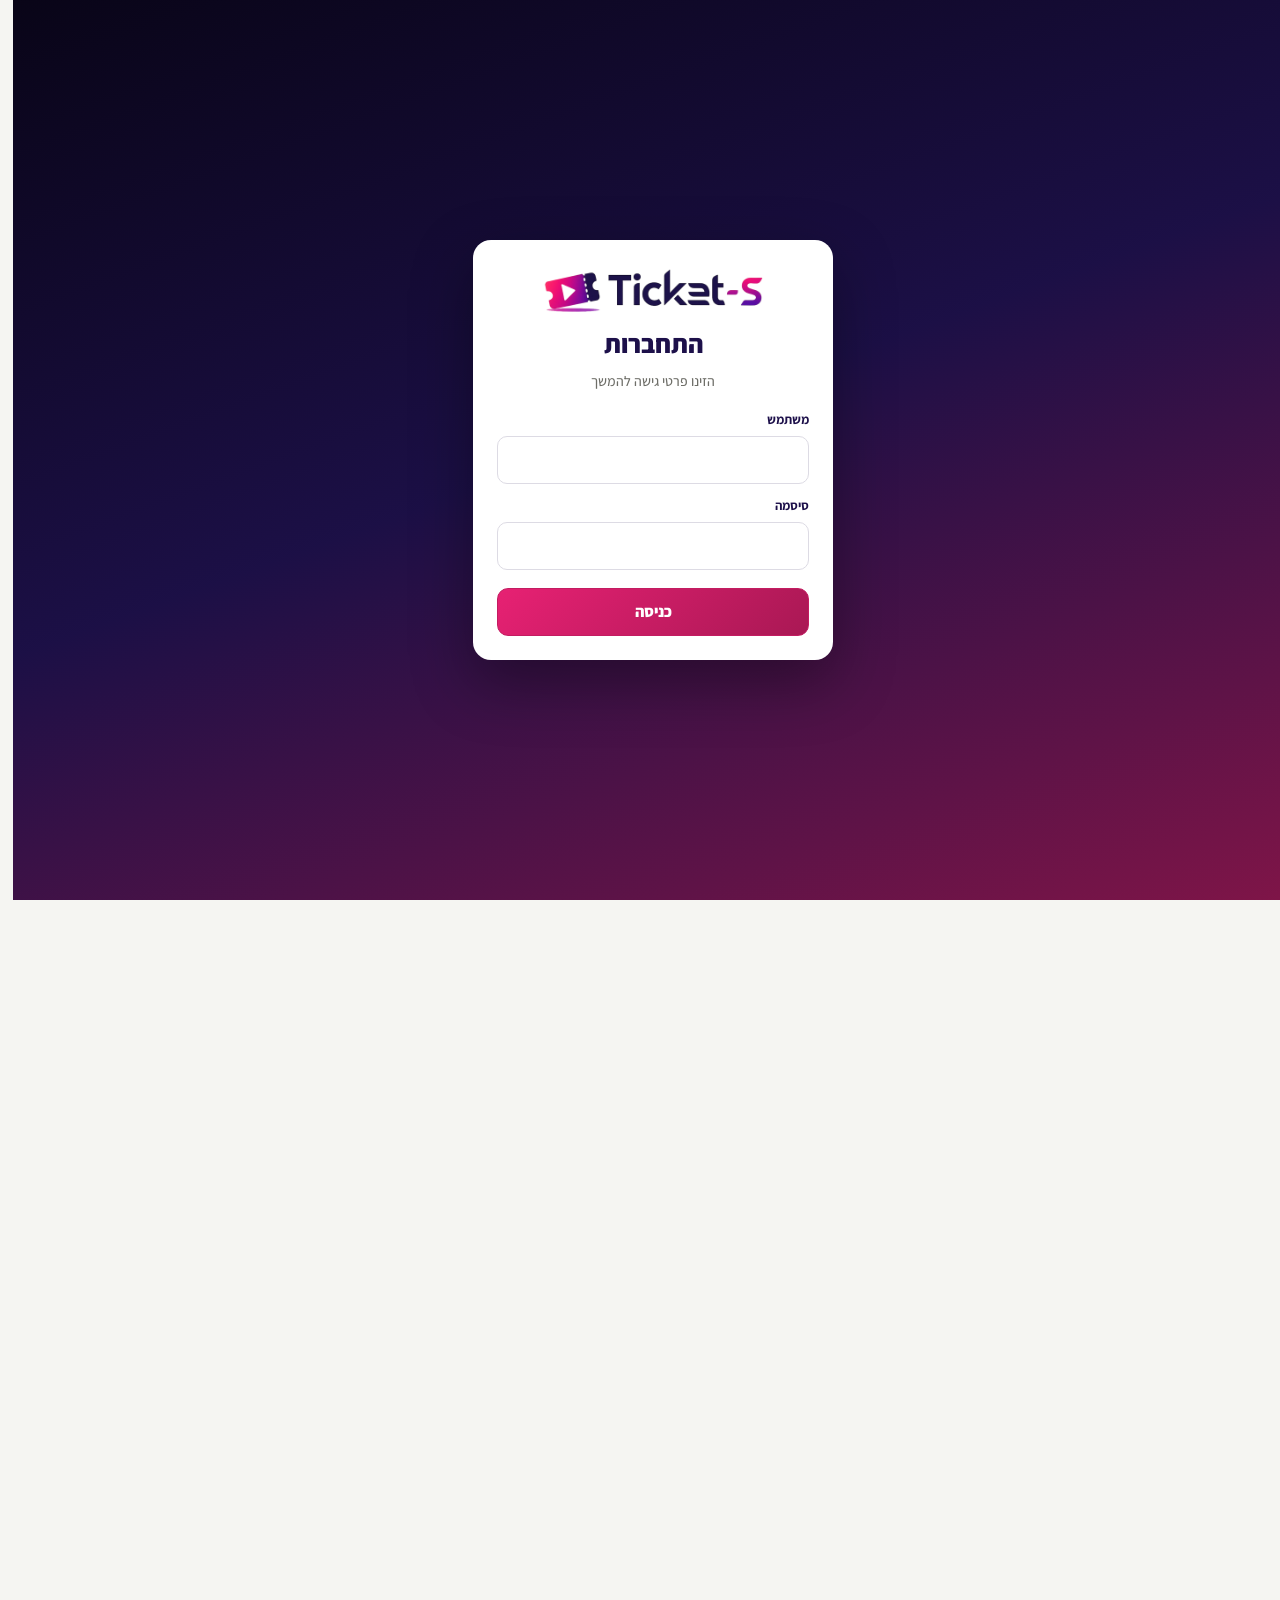
==== commit ca6768e6: "Polish mobile UX: login flash, heroes, search, and touch scroll. Fixes iPhone/Android layout issues " ====
--- a/index.html
+++ b/index.html
@@ -5,6 +5,15 @@
 <meta name="viewport" content="width=device-width,initial-scale=1">
 <meta name="referrer" content="strict-origin-when-cross-origin">
 <title>Tickets — V6</title>
+<script>
+(function () {
+  try {
+    if (sessionStorage.getItem("ticketsSiteAuthV1") === "1") {
+      document.documentElement.classList.add("site-auth-ok");
+    }
+  } catch (e) { /* ignore */ }
+})();
+</script>
 <link rel="stylesheet" href="css/styles.css">
 <link rel="stylesheet" href="css/seats-hall.css">
 <link rel="stylesheet" href="css/home2.css">
@@ -14,6 +23,11 @@
 <link rel="stylesheet" href="css/site-login.css">
 </head>
 <body class="site-locked">
+<script>
+if (document.documentElement.classList.contains("site-auth-ok")) {
+  document.body.classList.remove("site-locked");
+}
+</script>
 <div class="site-login-gate" id="siteLoginGate" role="dialog" aria-modal="true" aria-labelledby="siteLoginTitle">
   <form class="site-login-card" id="siteLoginForm" autocomplete="on">
     <div class="site-login-brand">
@@ -146,7 +160,7 @@
     <span class="nav-toggle-bar" aria-hidden="true"></span>
     <span class="nav-toggle-bar" aria-hidden="true"></span>
   </button>
-</div></div><div class="header-search-row is-open" id="headerSearchRow">
+</div></div><div class="header-search-row is-closed" id="headerSearchRow">
   <div class="header-search-panel">
     <div class="header-search-panel-inner">
       <div class="container header-search-inner">
@@ -158,7 +172,7 @@
   <div class="header-search-reopen">
     <div class="header-search-reopen-inner">
       <div class="container header-search-reopen-wrap">
-        <button type="button" class="search-reopen-btn" id="searchReopenBtn" aria-expanded="true" aria-controls="homeSearch" aria-hidden="true" tabindex="-1">
+        <button type="button" class="search-reopen-btn" id="searchReopenBtn" aria-expanded="false" aria-controls="homeSearch" aria-hidden="false" tabindex="0">
           <svg viewBox="0 0 24 24" width="18" height="18" aria-hidden="true"><circle cx="11" cy="11" r="7" fill="none" stroke="currentColor" stroke-width="2"/><path d="m20 20-4-4" fill="none" stroke="currentColor" stroke-width="2" stroke-linecap="round"/></svg>
           <span>חיפוש</span>
         </button>
@@ -171,6 +185,15 @@
   if ("scrollRestoration" in history) history.scrollRestoration = "manual";
   var row = document.getElementById("headerSearchRow");
   if (!row) return;
+  var mobile = false;
+  try { mobile = window.matchMedia("(max-width:960px)").matches; } catch (e) {}
+  if (mobile) {
+    row.classList.add("is-closed");
+    row.classList.remove("is-open");
+  } else {
+    row.classList.add("is-open");
+    row.classList.remove("is-closed");
+  }
   var h = Math.round(row.getBoundingClientRect().height);
   if (!h) return;
   document.documentElement.style.setProperty("--header-search-h", h + "px");
--- a/css/styles.css
+++ b/css/styles.css
@@ -61,7 +61,7 @@
 .card-avail-dot.is-low{
   background:#f59e0b;
   box-shadow:0 0 0 2px rgba(245,158,11,.16),0 0 10px rgba(245,158,11,.45)
-}.meta{display:grid;gap:3px;color:var(--muted);font-size:13px}.event-footer{display:flex;justify-content:space-between;align-items:center;margin-top:0;gap:10px}.price{font-size:15px;font-weight:800}.price.xl{font-size:32px;margin:10px 0}.carousel-shell{position:relative}.event-carousel{display:grid;grid-auto-flow:column;grid-auto-columns:calc((100% - 51px)/4);gap:17px;overflow-x:auto;scrollbar-width:none;scroll-snap-type:x mandatory;padding:3px;cursor:grab;touch-action:pan-x;user-select:none;-webkit-user-select:none}.event-carousel.dragging{cursor:grabbing;scroll-snap-type:none}.event-carousel.dragging *{pointer-events:none}.event-carousel::-webkit-scrollbar{display:none}.event-carousel .event-card{scroll-snap-align:start}.carousel-side-arrow{position:absolute;top:50%;transform:translateY(-10%);width:42px;height:42px;border-radius:50%;border:1px solid var(--line);background:#fff;z-index:4}.carousel-side-arrow.prev{right:-20px}.carousel-side-arrow.next{left:-20px}.join-section{position:relative;isolation:isolate;overflow:hidden;color:#fff;border-bottom:0;background:#1a1228;padding:72px 0}
+}.meta{display:grid;gap:3px;color:var(--muted);font-size:13px}.event-footer{display:flex;justify-content:space-between;align-items:center;margin-top:0;gap:10px}.price{font-size:15px;font-weight:800}.price.xl{font-size:32px;margin:10px 0}.carousel-shell{position:relative}.event-carousel{display:grid;grid-auto-flow:column;grid-auto-columns:calc((100% - 51px)/4);gap:17px;overflow-x:auto;scrollbar-width:none;scroll-snap-type:x mandatory;padding:3px;cursor:grab;touch-action:pan-x pan-y;user-select:none;-webkit-user-select:none}.event-carousel.dragging{cursor:grabbing;scroll-snap-type:none}.event-carousel.dragging *{pointer-events:none}.event-carousel::-webkit-scrollbar{display:none}.event-carousel .event-card{scroll-snap-align:start}.carousel-side-arrow{position:absolute;top:50%;transform:translateY(-10%);width:42px;height:42px;border-radius:50%;border:1px solid var(--line);background:#fff;z-index:4}.carousel-side-arrow.prev{right:-20px}.carousel-side-arrow.next{left:-20px}.join-section{position:relative;isolation:isolate;overflow:hidden;color:#fff;border-bottom:0;background:#1a1228;padding:72px 0}
 .join-section-bg{position:absolute;inset:0;z-index:0;background:center/cover no-repeat;transform:scale(1.02)}
 .join-section-overlay{position:absolute;inset:0;z-index:1;background:linear-gradient(180deg,rgba(29,16,74,.72) 0%,rgba(12,8,28,.78) 100%);pointer-events:none}
 .join-inner{position:relative;z-index:2;max-width:720px;margin:0 auto;display:grid;gap:28px;justify-items:center;text-align:center}
@@ -299,7 +299,7 @@
 .show-row.full-presale-row{grid-template-columns:1fr auto auto;align-items:center}
 
 .presale-chip{display:inline-block;border:1px solid var(--line);background:#fff;border-radius:999px;padding:6px 10px;font-size:12px;font-weight:700;color:#111;white-space:nowrap}
-@media(max-width:960px){.digital-clock-large .clock-unit{min-width:64px;padding:12px 8px}.digital-clock-large .clock-unit strong{font-size:26px}.digital-clock-large{gap:8px}.show-row.full-presale-row{grid-template-columns:1fr;gap:8px}}
+@media(max-width:960px){.digital-clock-large .clock-unit{min-width:64px;padding:12px 8px}.digital-clock-large .clock-unit strong{font-size:26px}.digital-clock-large{gap:8px}.show-row.full-presale-row{display:flex;flex-wrap:wrap;align-items:center;gap:8px 10px;grid-template-columns:unset}}
 @media(max-width:640px){.digital-clock-compact .clock-unit{min-width:36px;padding:4px 3px}.digital-clock-compact .clock-unit strong{font-size:13px}.digital-clock-large{width:100%;justify-content:stretch;gap:6px}.digital-clock-large .clock-unit{min-width:0;flex:1;width:100%}}.waitlist-modal{position:fixed;inset:0;background:rgba(0,0,0,.55);display:grid;place-items:center;z-index:120;padding:20px}.waitlist-modal[hidden]{display:none!important}.waitlist-dialog{position:relative;width:min(420px,100%);background:#fff;border-radius:16px;padding:24px;box-shadow:var(--shadow)}.waitlist-event{margin:10px 0 12px;padding:12px 14px;background:var(--soft);border-radius:12px;display:flex;align-items:center;gap:12px}.waitlist-thumb{width:52px;height:52px;flex:0 0 auto;border-radius:10px;background:#d4d4ce center/cover no-repeat}.waitlist-event-text{min-width:0;flex:1;display:grid;gap:4px}.waitlist-event strong{font-size:18px}.waitlist-event span{font-size:13px;color:var(--muted)}.waitlist-disclaimer{margin:4px 0 0;font-size:12px;line-height:1.45;color:var(--muted)}.waitlist-close{position:absolute;top:10px;left:12px;border:0;background:none;font-size:28px;line-height:1;cursor:pointer}.waitlist-form{display:grid;gap:12px;margin-top:14px}.waitlist-form label{display:grid;gap:6px;font-weight:700;font-size:14px}.waitlist-form input{padding:11px 12px;border:1px solid var(--line);border-radius:10px;font:inherit}.queue-overlay{position:fixed;inset:0;background:rgba(17,17,17,.92);color:#fff;display:grid;place-items:center;z-index:130;padding:24px}.queue-overlay[hidden]{display:none!important}.queue-box{width:min(460px,100%);text-align:center}.queue-box h2{margin:8px 0 10px;font-size:34px}.queue-position{margin:22px 0 14px;display:grid;gap:6px}.queue-position span{font-size:14px;color:#bbb}.queue-position strong{font-size:64px;line-height:1;letter-spacing:.02em}.queue-bar{height:8px;background:#333;border-radius:999px;overflow:hidden}.queue-bar i{display:block;height:100%;width:8%;background:#fff;border-radius:inherit;transition:width .4s ease}.queue-box .fineprint{color:#aaa;margin-top:16px}.summary-card{position:sticky;top:94px;height:max-content}.important-list{display:flex;gap:20px;margin:18px 0 8px;padding:0}.important-list>div{flex:1;min-width:0;display:flex;flex-direction:column;gap:6px;padding:14px 10px;border:solid 1px var(--line);border-radius:10px;text-align:center}.important-list dt{margin:0;font-size:13px;font-weight:700;color:var(--muted)}.important-list dd{margin:0;font-size:22px;font-weight:800;line-height:1.2}.directions-block{margin-top:28px;padding-top:8px}.directions-block h2{margin:0 0 18px;font-size:26px}.directions-grid{display:grid;grid-template-columns:1.05fr .95fr;gap:24px;align-items:start}.directions-copy h3{margin:18px 0 8px;font-size:16px;font-weight:800}.directions-copy h3:first-child{margin-top:0}.directions-copy p,.directions-copy li{color:#333;font-size:14px;line-height:1.65}.directions-copy ul{margin:0;padding:0 18px 0 0}.directions-copy li{margin:4px 0}.nav-links{display:flex;gap:16px;flex-wrap:wrap}.nav-links a{color:#1a73e8;font-weight:700;text-decoration:none}.directions-map{position:relative;border-radius:14px;overflow:hidden;border:1px solid var(--line);background:#e8e8e4;min-height:360px}.directions-map iframe{width:100%;height:420px;border:0;display:block}.map-open-btn{position:absolute;top:12px;left:12px;z-index:2;background:#fff;border:1px solid #dadce0;border-radius:8px;padding:8px 12px;font-size:13px;font-weight:700;box-shadow:0 1px 4px rgba(0,0,0,.12)}.related-section{padding-bottom:70px}
 .seats-map-card{padding:26px}.seats-map-header{margin-bottom:18px;text-align:right}.seats-map-title{margin:0 0 14px;font-size:22px}.seats-legend-row{display:flex;justify-content:space-between;align-items:flex-start;gap:18px;flex-wrap:wrap;margin-bottom:12px}.price-tiers{display:grid;gap:8px}.legend-title{font-size:13px;font-weight:800;color:#333}.price-legend{display:flex;gap:14px;flex-wrap:wrap;margin:0;align-items:center}.price-legend span{display:inline-flex;align-items:center;gap:6px;font-size:14px;font-weight:600;color:#444}.dot{display:inline-block;width:11px;height:11px;border-radius:50%;background:#777;margin:0}.accessible-legend{display:inline-flex;align-items:center;gap:6px;font-size:14px;font-weight:700;color:#444;padding-top:22px}.accessible-toggle{display:inline-flex;align-items:center;gap:8px;font-size:13px;font-weight:600;color:#444;cursor:pointer;user-select:none}.accessible-toggle input{width:16px;height:16px;accent-color:#111}.stage-wrap{display:grid;justify-items:center;gap:8px;margin:8px 0 28px}.stage{width:min(72%,420px);min-height:44px;background:#bdbdb7;text-align:center;padding:16px 12px;border-radius:80% 80% 18px 18px}.stage-label{font-size:13px;font-weight:700;color:#555}.seat-map-wrap{padding:8px 8px 18px;max-width:720px;margin:0 auto}.seat-map{display:grid;grid-template-columns:repeat(12,1fr);gap:10px;max-width:650px;margin:auto}.seat{position:relative;aspect-ratio:1;border:1.5px solid #aaa;border-radius:50%;background:#e6e6e1;transition:transform .2s ease,box-shadow .2s ease,border-color .2s ease,background-color .2s ease;z-index:1}.seat:hover:not(.taken):not(:disabled){transform:scale(1.07);z-index:2}.seat.taken,.seat:disabled{background:#b0b0ab;border-color:#9a9a95;cursor:not-allowed;opacity:.7}.seat.selected{background:#111;border-color:#111;border-width:2.5px;transform:scale(1.1);box-shadow:0 4px 14px rgba(0,0,0,.22);z-index:3}.seat:hover:not(.taken)::after{content:attr(data-tooltip);position:absolute;bottom:calc(100% + 10px);right:50%;transform:translateX(50%);white-space:pre-line;background:#111;color:#fff;font-size:12px;font-weight:600;line-height:1.45;text-align:right;padding:8px 10px;border-radius:8px;min-width:92px;pointer-events:none;box-shadow:0 8px 20px rgba(0,0,0,.2);z-index:20}.seats-summary{align-self:start;position:sticky;top:94px}.seats-summary h2{margin:0 0 10px;font-size:22px}.seats-show-name{display:block;margin:0 0 12px;font-size:16px}.seats-empty{margin:8px 0 18px;text-align:right}.seats-empty p{margin:0 0 4px;font-weight:700}.seats-empty .meta{font-weight:500;color:var(--muted)}.selected-seats-list{display:grid;gap:0;margin:0 0 14px}.selected-seat-row{display:flex;justify-content:space-between;align-items:flex-start;gap:12px;padding:10px 0;border-bottom:1px solid var(--line);text-align:right}.selected-seat-row:last-child{border-bottom:0}.selected-seat-lines{display:flex;align-items:center;flex-wrap:nowrap;gap:5px;font-size:13px;white-space:nowrap}.selected-seat-lines strong{font-size:15px}.selected-seat-price{font-size:15px;white-space:nowrap}.seats-summary .summary-total{margin-top:8px;margin-bottom:14px}.cart-item{display:grid;grid-template-columns:70px 1fr auto;gap:13px;align-items:center;padding:14px 0;border-bottom:1px solid var(--line)}.cart-thumb{height:58px;border-radius:10px;background:#d4d4ce center/cover no-repeat;display:block;font-size:0;overflow:hidden}.remove-btn{display:flex;align-items:center;gap:6px;border:0;background:none;text-decoration:underline;color:#555;padding:3px 0}.summary-line,.summary-total{display:flex;justify-content:space-between;padding:11px 0;border-bottom:1px solid var(--line)}.summary-total{font-size:20px;font-weight:800;border-bottom:0}.coupon-row{display:grid;grid-template-columns:1fr auto;gap:8px;margin-top:18px}.coupon-row input{padding:12px;border:1px solid var(--line);border-radius:10px}.fineprint{font-size:12px;color:var(--muted)}
 .auth-grid{display:grid;grid-template-columns:1fr 1fr;gap:24px;padding:34px 0 70px}
@@ -346,8 +346,8 @@
 .toast{position:fixed;left:24px;bottom:24px;background:#111;color:#fff;padding:12px 16px;border-radius:12px;transform:translateY(100px);opacity:0;transition:.25s;z-index:100}.toast.show{transform:translateY(0);opacity:1}.footer{position:relative;background:var(--footer-bg,var(--chrome-bg,var(--ink,#1d104a)));color:#fff;padding:42px 0 20px;overflow:visible}.footer-back-top{position:absolute;left:50%;top:10px;transform:translate(-50%,-50%);z-index:2;width:52px;height:52px;border-radius:50%;border:0;padding:0;display:grid;place-items:center;background:var(--footer-bg,var(--chrome-bg,var(--ink,#1d104a)));color:#fff;cursor:pointer;outline:none;box-shadow:none}
 .footer-back-top:hover,.footer-back-top:focus-visible{color:#fff;outline:none;box-shadow:none;filter:none}
 .footer-back-top lord-icon{width:32px!important;height:32px!important;display:block}.footer-grid{display:grid;grid-template-columns:2fr 1fr 1fr 1fr;gap:28px}.footer-col{display:grid;align-content:start;gap:0}.footer-grid h3{margin:0 0 14px;font-size:22px;font-weight:800}.footer-links{display:grid;gap:14px;justify-items:start}.footer-links a{padding-right:14px;border-right:1px solid var(--brand-dark,#e72173);width:fit-content;max-width:100%;display:inline-block}.footer-brand .footer-social{margin-top:16px}.footer-social{display:flex;gap:12px;align-items:center;flex-wrap:wrap}.footer-social-link{display:inline-flex;align-items:center;justify-content:center;width:40px;height:40px;border:1px solid #444;border-radius:10px;color:#fff;background:transparent;overflow:hidden;transform:translateZ(0);transition:background .28s ease,border-color .28s ease,transform .28s cubic-bezier(.22,.61,.36,1),box-shadow .28s ease}.footer-social-link:hover,.footer-social-link:focus-visible{background:var(--brand-dark,#e72173);border-color:var(--brand-dark,#e72173);outline:none;transform:translateY(-3px) scale(1.08);box-shadow:0 8px 18px rgba(231,33,115,.35)}.footer-social-link img{width:22px;height:22px;display:block;filter:invert(1);transition:transform .35s cubic-bezier(.22,.61,.36,1)}.footer-social-link:hover img,.footer-social-link:focus-visible img{transform:scale(1.12) rotate(-8deg)}.footer-bottom{display:flex;justify-content:center;align-items:center;text-align:center;gap:8px;margin-top:28px;padding-top:18px;border-top:1px solid rgba(255,255,255,.15);font-size:13px;opacity:.85}
-@media(max-width:960px){.main-nav{display:none}.search-bar{grid-template-columns:1fr 1fr}.search-bar .btn{grid-column:1/-1}.category-row{grid-template-columns:repeat(3,1fr)}.event-grid,.results-grid{grid-template-columns:repeat(2,1fr)}.event-carousel{grid-auto-columns:calc((100% - 17px)/2)}.events-layout,.event-hero-grid,.event-layout,.purchase-grid,.account-layout,.join-grid,.directions-grid,.info-split,.contact-layout,.contact-hero .contact-hero-grid{grid-template-columns:1fr}.seats-summary{position:sticky;bottom:0;top:auto;z-index:30;margin-top:8px;border-radius:16px 16px 0 0;box-shadow:0 -8px 24px rgba(0,0,0,.08)}.seat:hover:not(.taken)::after{display:none}.summary-card{position:static}.footer-grid{grid-template-columns:1fr 1fr}.ticket-grid{grid-template-columns:1fr}.ticket-actions{grid-template-columns:1fr}}
-@media(max-width:600px){.container{width:min(100% - 22px,1400px)}.hero-inner{padding:74px 0}.hero h1{font-size:42px}.search-bar{grid-template-columns:1fr}.search-bar .btn{grid-column:auto}.search-field{border-left:0;border-bottom:1px solid var(--line)}.category-row{grid-template-columns:repeat(2,1fr)}.event-grid,.results-grid{grid-template-columns:1fr}.event-carousel{grid-auto-columns:86%}.section{padding:52px 0}.categories-section{padding:28px 0}.header-button span:not(.header-count):not(.header-account-caret){display:none}.header-account-text{display:none}.auth-grid,.form-grid{grid-template-columns:1fr}.form-grid .full{grid-column:auto}.footer-grid{grid-template-columns:1fr}.footer-bottom{flex-direction:column;gap:6px}.order-card,.success-actions{align-items:stretch;flex-direction:column}.newsletter-row,.join-actions form,.coupon-row{grid-template-columns:1fr}}
+@media(max-width:960px){.main-nav{display:none}.search-bar{grid-template-columns:1fr 1fr}.search-bar .btn{grid-column:1/-1}.category-row{grid-template-columns:repeat(3,1fr)}.event-grid,.results-grid{grid-template-columns:repeat(2,1fr)}#favoritesGrid{grid-template-columns:1fr}.event-carousel{grid-auto-columns:calc((100% - 17px)/2)}.events-layout,.event-hero-grid,.event-layout,.purchase-grid,.account-layout,.join-grid,.directions-grid,.info-split,.contact-layout,.contact-hero .contact-hero-grid{grid-template-columns:1fr}.seats-summary{position:sticky;bottom:0;top:auto;z-index:30;margin-top:8px;border-radius:16px 16px 0 0;box-shadow:0 -8px 24px rgba(0,0,0,.08)}.seat:hover:not(.taken)::after{display:none}.summary-card{position:static}.footer-grid{grid-template-columns:1fr 1fr}.footer-brand{grid-column:1/-1}.footer-col:last-child{grid-column:1/-1;justify-self:center;text-align:center}.footer-col:last-child .footer-links{justify-items:center}.footer-col:last-child .footer-links a{padding-right:0;border-right:0;padding-bottom:4px;border-bottom:1px solid var(--brand-dark,#e72173)}.ticket-grid{grid-template-columns:1fr}.ticket-actions{grid-template-columns:1fr}}
+@media(max-width:600px){.container{width:min(100% - 22px,1400px)}.hero-inner{padding:74px 0}.hero h1{font-size:42px}.search-bar{grid-template-columns:1fr 1fr}.search-bar .btn{grid-column:1/-1}.search-field{border-left:0;border-bottom:1px solid var(--line)}.category-row{grid-template-columns:repeat(2,1fr)}.event-grid,.results-grid,#favoritesGrid{grid-template-columns:1fr}.event-carousel{grid-auto-columns:86%}.section{padding:52px 0}.categories-section{padding:28px 0}.header-button span:not(.header-count):not(.header-account-caret){display:none}.header-account-text{display:none}.auth-grid,.form-grid{grid-template-columns:1fr}.form-grid .full{grid-column:auto}.footer-grid{grid-template-columns:1fr 1fr}.footer-bottom{flex-direction:column;gap:6px}.order-card,.success-actions{align-items:stretch;flex-direction:column}.newsletter-row,.join-actions form,.coupon-row{grid-template-columns:1fr}}
 .row-presale-clock{margin-top:8px;grid-column:1/-1}.show-row.full-presale-row.has-row-clock{grid-template-columns:1fr;gap:10px}
 @media(max-width:960px){.important-list{flex-wrap:wrap}.important-list>div{flex:1 1 calc(50% - 10px)}}@media(max-width:640px){.important-list>div{flex:1 1 100%}.important-list dd{font-size:18px}}
 
@@ -435,10 +435,13 @@
   background:transparent;
   border-bottom-color:transparent;
   backdrop-filter:none;
+  /* Let taps reach mobile-nav links under the header chrome */
+  pointer-events:none;
 }
 body.mobile-nav-open .site-header-v3 .header-top-row{
   background:transparent;
   border-bottom-color:transparent;
+  pointer-events:none;
 }
 body.mobile-nav-open .logo,
 body.mobile-nav-open .main-nav,
@@ -447,14 +450,22 @@
   visibility:hidden;
   pointer-events:none;
 }
-body.mobile-nav-open .nav-toggle{color:#fff;transform:translateY(-50%)}
+body.mobile-nav-open .nav-toggle{
+  color:#fff;
+  transform:translateY(-50%);
+  pointer-events:auto;
+}
 body.mobile-nav-open .nav-toggle .nav-toggle-bar:nth-child(1){transform:translateY(7px) rotate(45deg)}
 body.mobile-nav-open .nav-toggle .nav-toggle-bar:nth-child(2){opacity:0}
 body.mobile-nav-open .nav-toggle .nav-toggle-bar:nth-child(3){transform:translateY(-7px) rotate(-45deg)}
 @media(max-width:960px){
+  .site-header-v3,
   .site-header-v3 .header-top-row,
-  .site-header .header-top-row{
-    overflow-x:clip;
+  .site-header .header-top-row,
+  .header-inner,
+  .header-actions,
+  .header-account-wrap{
+    overflow:visible;
   }
   .header-inner{
     position:relative;
@@ -473,9 +484,9 @@
     justify-self:auto;
   }
   .logo img{
-    height:34px;
+    height:42px;
     width:auto;
-    max-width:min(118px,42vw);
+    max-width:min(150px,48vw);
   }
   .header-actions{
     flex:0 0 auto;
@@ -520,9 +531,24 @@
     height:40px;
   }
   .nav-toggle-bar{width:20px}
+  /* Account menu: open toward the right; fully visible on iPhone */
+  .account-menu{
+    right:auto;
+    left:0;
+    width:min(220px,calc(100vw - 56px));
+    max-height:min(70vh,calc(100dvh - 88px));
+    overflow-x:hidden;
+    overflow-y:auto;
+    -webkit-overflow-scrolling:touch;
+    overscroll-behavior:contain;
+    z-index:90;
+  }
+  .account-menu::before{
+    right:auto;
+    left:14px;
+  }
 }
 @media(max-width:900px){
-  .carousel-side-arrow{display:none}
   .date-range-panel{
     left:0;
     right:auto;
@@ -576,6 +602,13 @@
   color:#8a8a84;
 }
 
+/* Hide carousel arrows on mobile / tablet (after base arrow styles) */
+@media(max-width:960px){
+  .carousel-side-arrow{
+    display:none !important;
+  }
+}
+
 /* Show dates — prevent horizontal overflow on mid screens */
 .show-row,
 .show-row.presale{
@@ -594,23 +627,36 @@
   .show-row,
   .show-row.presale,
   .show-row.full-presale-row{
-    grid-template-columns:minmax(0,1fr) auto;
+    display:flex;
+    flex-wrap:wrap;
+    align-items:center;
     gap:10px 12px;
-  }
-  .show-row > :last-child{
-    grid-column:1/-1;
-    justify-self:start;
-    max-width:100%;
-    box-sizing:border-box;
-  }
-  .show-row .btn{
+    grid-template-columns:unset;
+  }
+  .show-row-main{
+    flex:1 1 0;
+    min-width:0;
+  }
+  .show-row > span.sold-out-label,
+  .show-row > span.presale-label,
+  .show-row > span.low-stock-label,
+  .show-row > span.high-stock-label,
+  .show-row > span.presale-status-text{
+    flex:0 0 auto;
+  }
+  .show-row > .btn{
+    flex:0 0 auto;
     width:auto;
-  }
-  .show-row .digital-clock{
+    /* RTL: push action button to the physical left */
+    margin-inline-start:auto;
+  }
+  .show-row > .digital-clock{
+    flex:1 1 100%;
     width:auto;
     max-width:100%;
     justify-content:start;
     gap:6px;
+    margin-inline-start:0;
   }
   .show-row .digital-clock .clock-unit{
     min-width:44px;
@@ -628,11 +674,13 @@
   .show-row,
   .show-row.presale,
   .show-row.full-presale-row{
-    grid-template-columns:1fr;
-    gap:8px;
-  }
-  .show-row > span{
-    justify-self:start;
+    display:flex;
+    flex-wrap:wrap;
+    align-items:center;
+    gap:8px 10px;
+  }
+  .show-row > .btn{
+    margin-inline-start:auto;
   }
 }
 
@@ -651,14 +699,17 @@
 #showDates.show-dates-cols .show-row{
   margin-top:0;
   height:100%;
-  grid-template-columns:1fr;
-  gap:8px;
+  display:flex;
+  flex-wrap:wrap;
+  align-items:center;
+  gap:8px 10px;
+  grid-template-columns:unset;
   padding:12px;
-  align-items:stretch;
 }
 #showDates.show-dates-cols .show-row > div,
 #showDates.show-dates-cols .show-row-main{
   min-width:0;
+  flex:1 1 0;
 }
 @media(max-width:900px){.show-row-main{grid-template-columns:auto auto minmax(0,1fr);gap:8px 14px}.show-row-venue{grid-column:1/-1}.show-row-date{font-size:1.75em}}
 @media(max-width:640px){.show-row-main{grid-template-columns:auto 1fr;gap:6px 10px}.show-avail-dot{align-self:center}.show-row-date{font-size:1.65em;grid-column:2}.show-row-when,.show-row-venue{grid-column:1/-1;white-space:normal}}
@@ -667,12 +718,13 @@
 #showDates.show-dates-cols .show-row-when,#showDates.show-dates-cols .show-row-venue{grid-column:1/-1;white-space:normal}
 
 #showDates.show-dates-cols .show-row > span{
-  justify-self:start;
+  flex:0 0 auto;
   font-size:13px;
 }
 #showDates.show-dates-cols .show-row .btn{
-  width:100%;
-  justify-self:stretch;
+  width:auto;
+  flex:0 0 auto;
+  margin-inline-start:auto;
   padding:9px 12px;
 }
 #showDates.show-dates-cols .show-row .digital-clock{
@@ -937,7 +989,83 @@
 }
 
 @media(max-width:960px){
+  /* Default poster sizing — overridden below for flow heroes */
   .event-poster,.event-poster-slider{max-width:min(calc(340px * 1.07),100%);margin-inline:auto;justify-self:center}
+
+  /* All event/purchase flow heroes: side-by-side + smaller title */
+  .event-hero .event-hero-grid{
+    display:flex !important;
+    flex-direction:row;
+    align-items:flex-start;
+    gap:12px;
+    grid-template-columns:unset !important;
+  }
+  .event-hero .event-hero-copy,
+  .event-hero .event-hero-grid > :first-child{
+    flex:1 1 0;
+    min-width:0;
+  }
+  .event-hero h1{
+    font-size:clamp(20px,5.6vw,26px);
+    line-height:1.15;
+    margin:6px 0;
+  }
+  .event-hero .event-hero-copy > p,
+  .event-hero .event-hero-grid > :first-child > p{
+    font-size:13px;
+    line-height:1.35;
+    margin:0 0 8px;
+  }
+  .event-hero .event-hero-meta{
+    margin-top:10px;
+  }
+  .event-hero .event-hero-meta-item{
+    padding:6px 10px;
+    font-size:12px;
+  }
+  .event-hero .event-poster-slider,
+  .event-hero .event-poster{
+    flex:0 0 40%;
+    width:40%;
+    max-width:40% !important;
+    margin:0 !important;
+    justify-self:auto;
+    align-self:flex-start;
+  }
+  .event-hero .btn{
+    padding:8px 12px;
+    font-size:13px;
+  }
+}
+
+/* Event tabs + in-tab links: kill mobile browser blue/visited */
+.event-tab{
+  color:var(--ink,#1d104a);
+  -webkit-tap-highlight-color:transparent;
+}
+.event-tab:visited,
+.event-tab:link,
+.event-tab:active,
+.event-tab:focus{
+  color:var(--ink,#1d104a);
+}
+#event .content-card a,
+#event .tab-panel a,
+#event .nav-links a,
+#event .info-copy a,
+#event .directions-copy a,
+#event .map-open-btn{
+  color:var(--ink,#1d104a);
+  -webkit-text-fill-color:var(--ink,#1d104a);
+}
+#event .content-card a:visited,
+#event .tab-panel a:visited,
+#event .nav-links a:visited,
+#event .info-copy a:visited,
+#event .directions-copy a:visited,
+#event .map-open-btn:visited{
+  color:var(--ink,#1d104a);
+  -webkit-text-fill-color:var(--ink,#1d104a);
 }
 
 @media(max-width:1100px){
@@ -1251,3 +1379,36 @@
   .show-cal-cell{height:36px;border-radius:7px}
   .show-cal-day{font-size:12px}
 }
+
+/* Mobile: categories as horizontal carousel; section titles −30% */
+@media(max-width:960px){
+  .categories-section .category-row{
+    display:grid;
+    grid-auto-flow:column;
+    grid-auto-columns:minmax(200px,78%);
+    grid-template-columns:none;
+    gap:12px;
+    overflow-x:auto;
+    scrollbar-width:none;
+    scroll-snap-type:x mandatory;
+    padding:4px 2px 10px;
+    touch-action:pan-x pan-y;
+    -webkit-overflow-scrolling:touch;
+  }
+  .categories-section .category-row::-webkit-scrollbar{display:none}
+  .categories-section .category-card{
+    scroll-snap-align:start;
+    min-width:0;
+    touch-action:pan-x pan-y;
+  }
+  .event-carousel,
+  .event-carousel .event-card{
+    touch-action:pan-x pan-y;
+  }
+  .section-header h2,
+  .categories-section .section-header h2,
+  .categories-section .categories-section-header h2{
+    font-size:23.8px; /* 34px × 0.7 */
+  }
+  .section-star{width:20px;height:20px}
+}
--- a/css/home3.css
+++ b/css/home3.css
@@ -30,7 +30,8 @@
 
 .site-header-v3 .header-search-row{
   --header-search-h:78px;
-  min-height:var(--header-search-h,78px);
+  /* height follows content — never lock to measured open height */
+  min-height:0;
   background:var(--search-bg);
   border-bottom:0;
   padding:10px 0;
@@ -200,8 +201,12 @@
   flex-shrink:0;
 }
 .header-search-row.is-closed{
-  padding-top:8px;
-  padding-bottom:8px;
+  min-height:0;
+  padding-top:6px;
+  padding-bottom:6px;
+}
+.header-search-row.is-closed .header-search-reopen-wrap{
+  padding:4px 4px 6px;
 }
 @media(prefers-reduced-motion:reduce){
   .header-search-panel,
--- a/css/theme-options.css
+++ b/css/theme-options.css
@@ -606,15 +606,12 @@
   display:none !important;
 }
 
-@media(max-width:600px){
-  .theme-options-tab{
-    bottom:140px;
-    width:44px;
-    height:44px;
-    padding:10px;
-  }
-  .theme-options-panel{
-    width:min(100vw,100%);
+/* Always hide site settings (theme options) on mobile */
+@media(max-width:960px){
+  .theme-options-tab,
+  .theme-options-panel,
+  .theme-options-backdrop{
+    display:none !important;
   }
 }
 
--- a/css/site-login.css
+++ b/css/site-login.css
@@ -12,17 +12,27 @@
   direction:rtl;
 }
 
-body:not(.site-locked) .site-login-gate{
-  display:none;
+body:not(.site-locked) .site-login-gate,
+html.site-auth-ok .site-login-gate{
+  display:none !important;
 }
 
 body.site-locked{
   overflow:hidden;
 }
 
+html.site-auth-ok body.site-locked{
+  overflow:auto;
+}
+
 body.site-locked > :not(.site-login-gate){
   visibility:hidden;
   pointer-events:none;
+}
+
+html.site-auth-ok body.site-locked > :not(.site-login-gate){
+  visibility:visible;
+  pointer-events:auto;
 }
 
 .site-login-card{
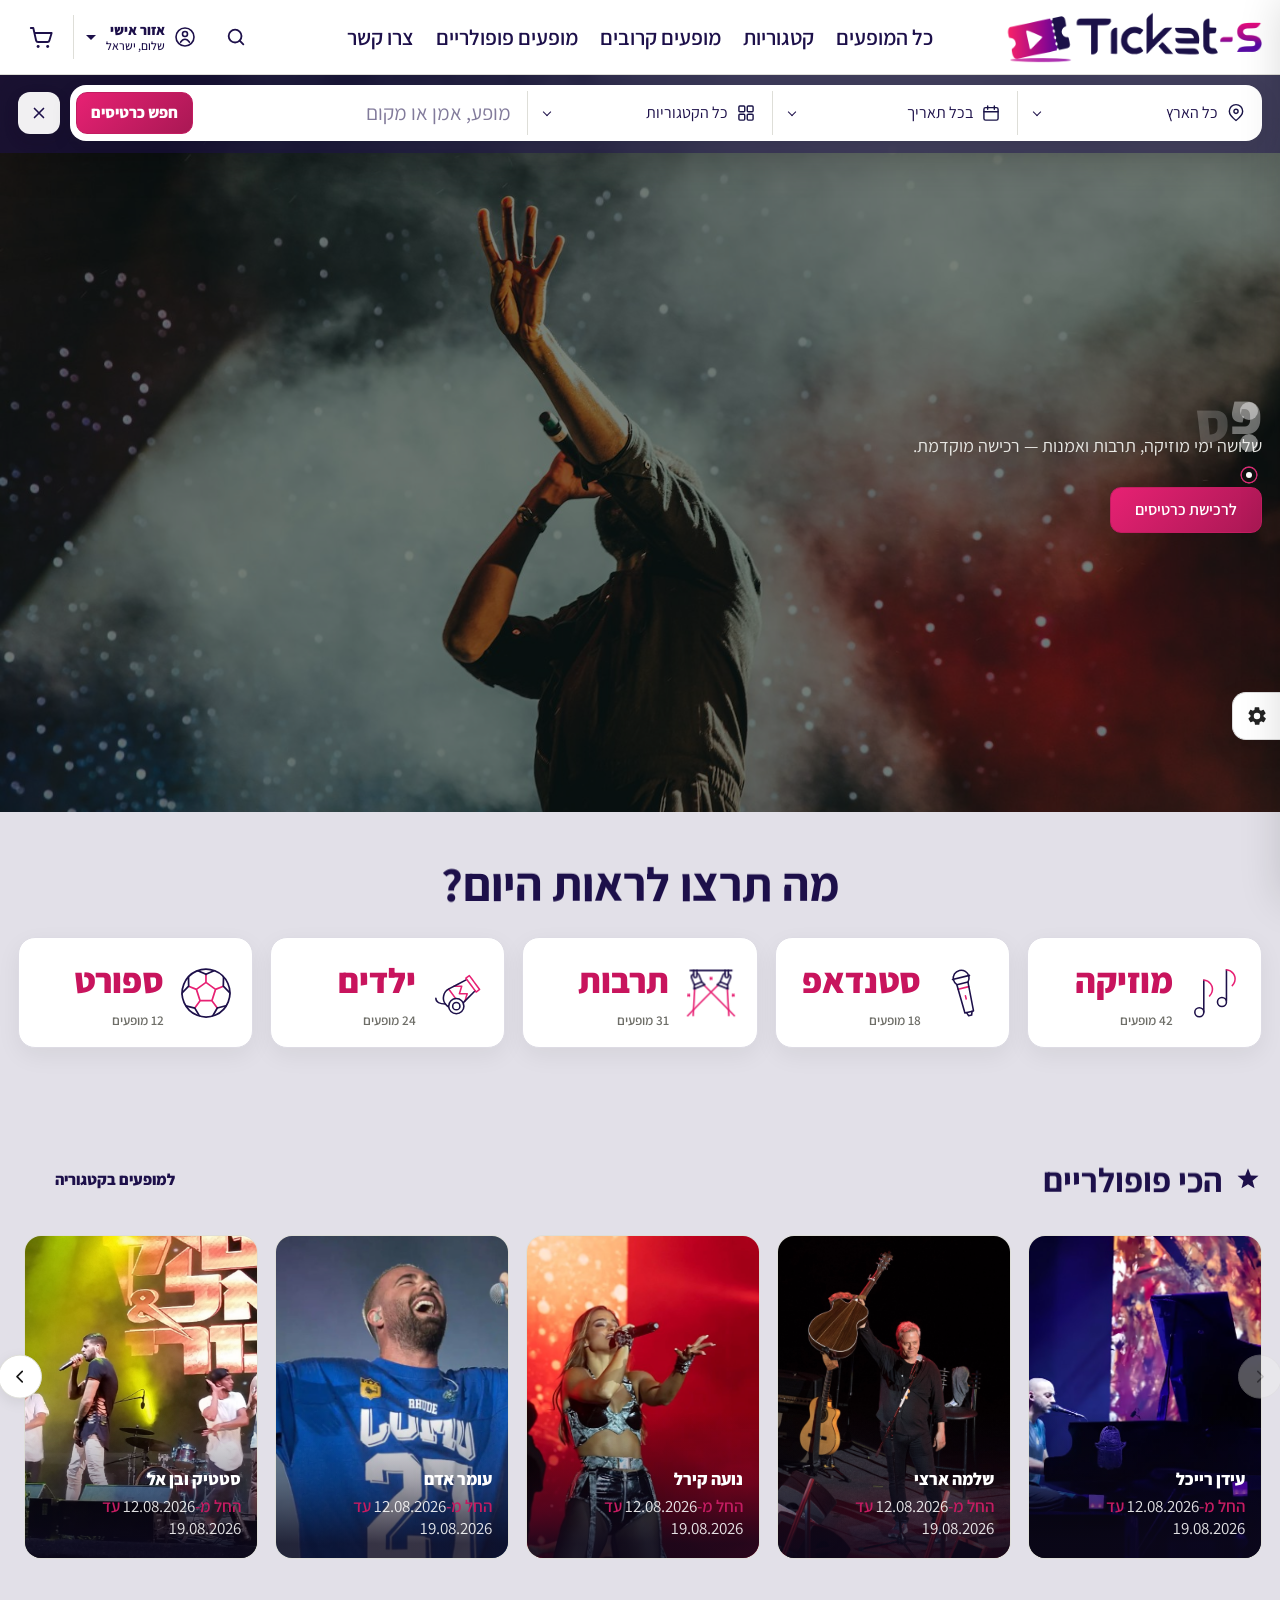
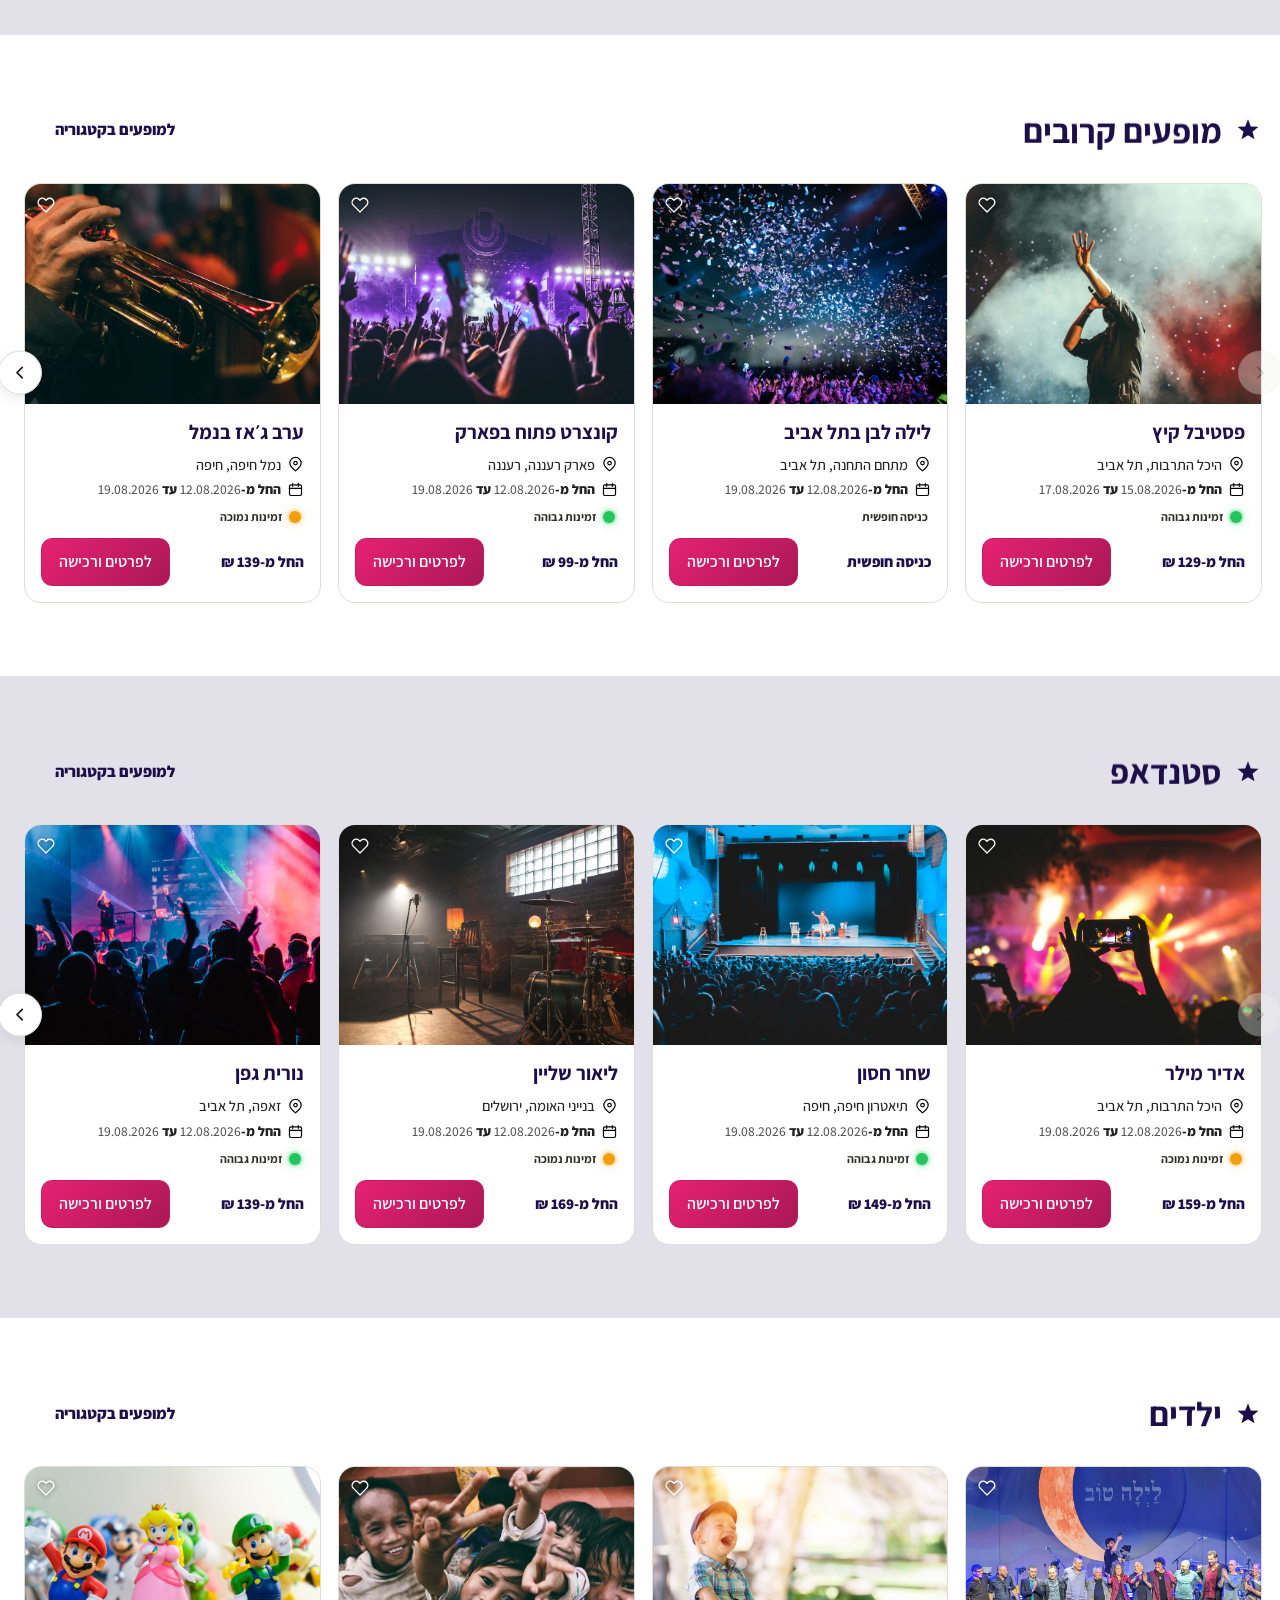
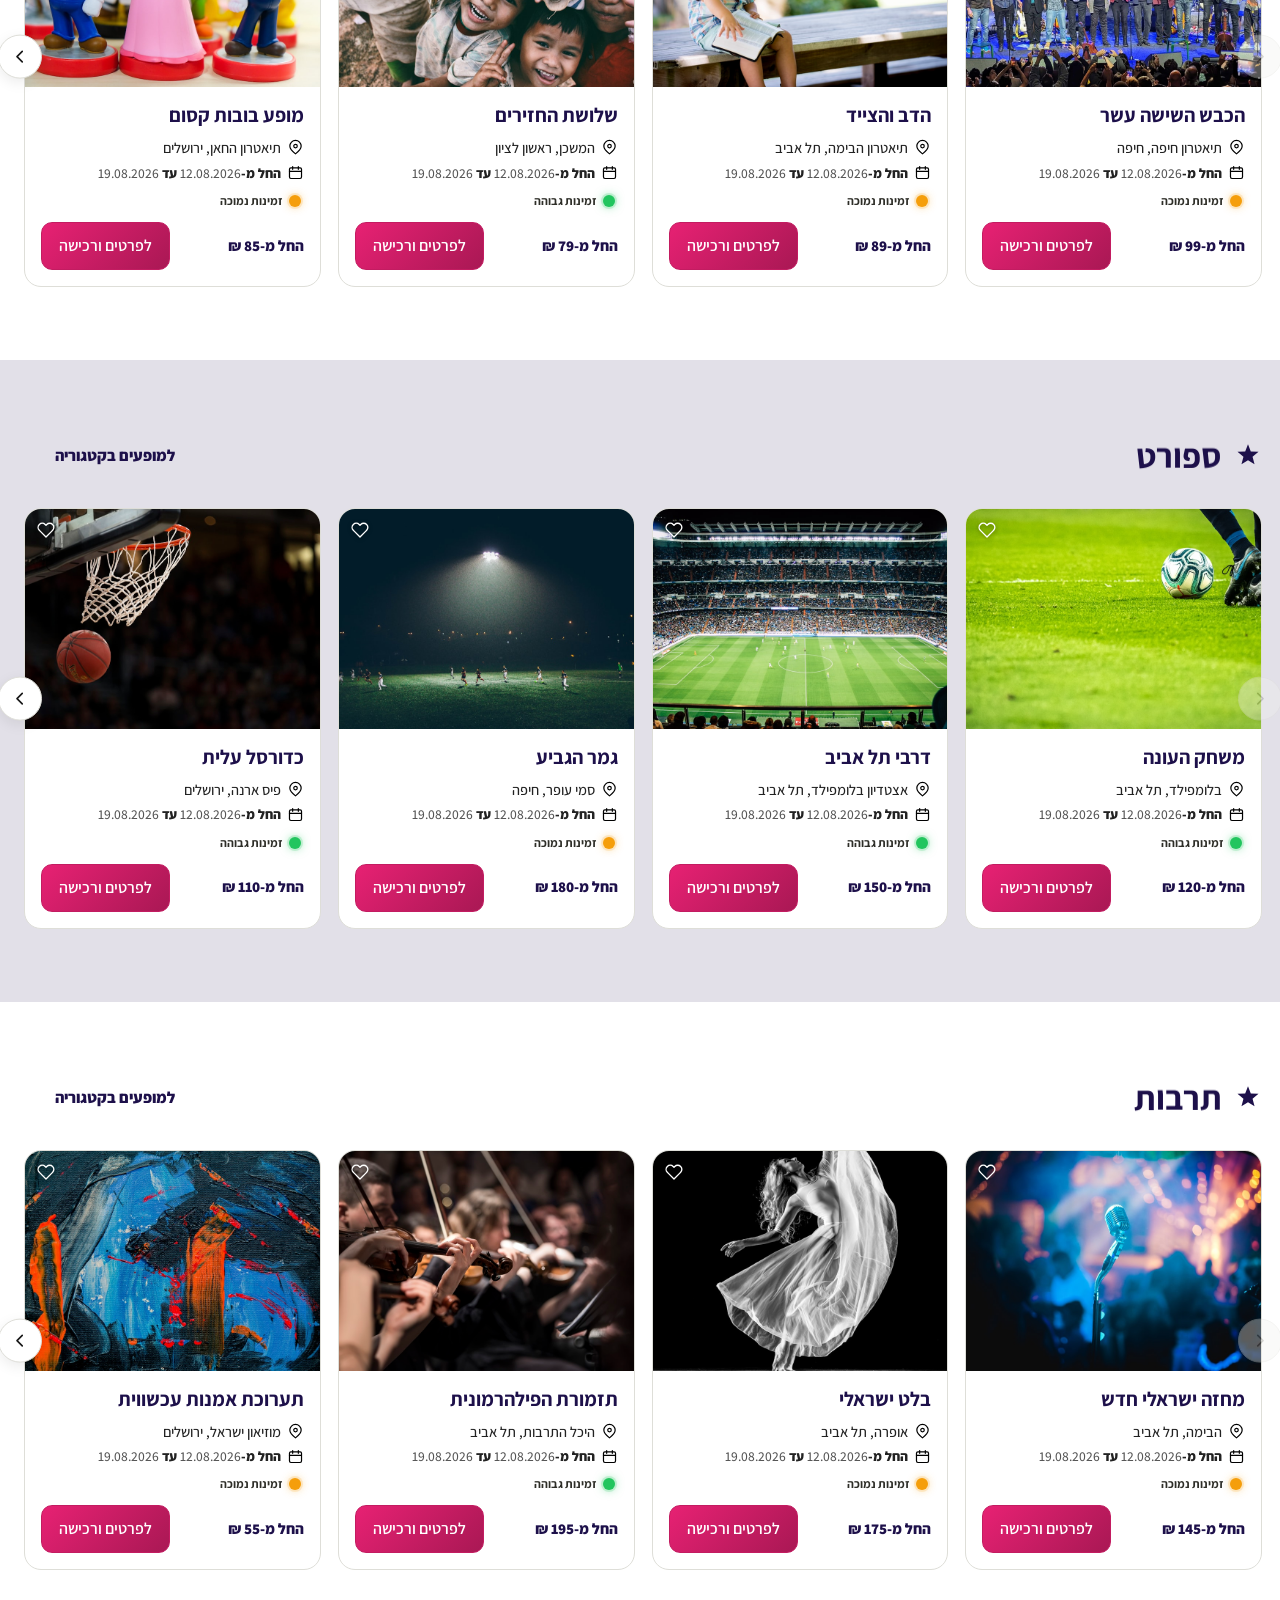
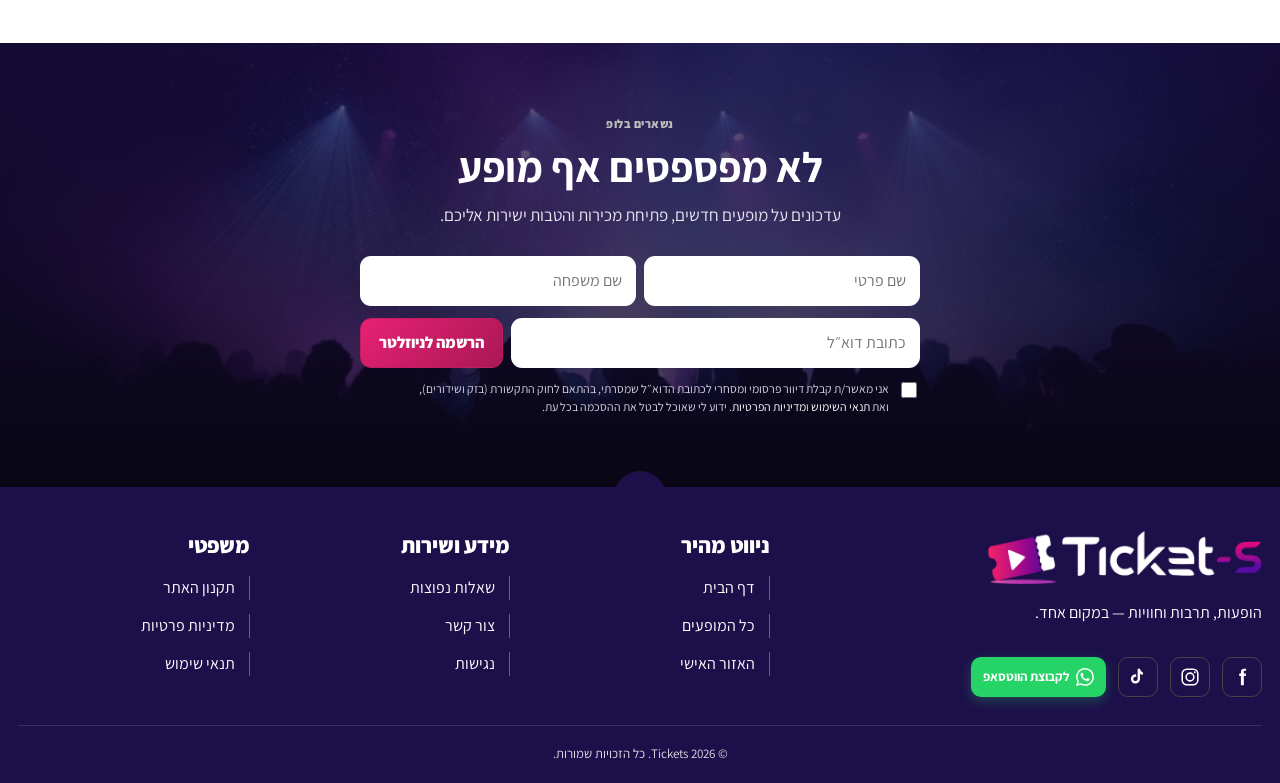
==== commit ed9412bd: "Polish homepage, seats zoom, event cards, and mobile chrome. Add wheel zoom on the seat map, tighten" ====
--- a/index.html
+++ b/index.html
@@ -2,36 +2,74 @@
 <html lang="he" dir="rtl">
 <head>
 <meta charset="utf-8">
-<meta name="viewport" content="width=device-width,initial-scale=1">
+<meta name="viewport" content="width=device-width,initial-scale=1,viewport-fit=cover">
 <meta name="referrer" content="strict-origin-when-cross-origin">
+<meta name="robots" content="noindex, nofollow">
 <title>Tickets — V6</title>
 <script>
 (function () {
   try {
-    if (sessionStorage.getItem("ticketsSiteAuthV1") === "1") {
+    var authed = sessionStorage.getItem("ticketsSiteAuthV1") === "1";
+    var loginDisabled = true; // default: no gate
+    try {
+      var themeRaw = localStorage.getItem("ticketsThemeOptions");
+      if (themeRaw) {
+        var themeParsed = JSON.parse(themeRaw);
+        if (themeParsed && Object.prototype.hasOwnProperty.call(themeParsed, "disableSiteLogin")) {
+          loginDisabled = !!themeParsed.disableSiteLogin;
+        }
+      }
+    } catch (e2) { /* ignore */ }
+    if (authed || loginDisabled) {
       document.documentElement.classList.add("site-auth-ok");
     }
   } catch (e) { /* ignore */ }
+  /* Boot light unless user explicitly saved dark palette */
+  var palette = "light";
+  try {
+    var raw = localStorage.getItem("ticketsThemeOptions");
+    if (raw) {
+      var parsed = JSON.parse(raw);
+      if (parsed && parsed.paletteId === "dark") palette = "dark";
+    }
+  } catch (e) { /* ignore */ }
+  document.documentElement.dataset.palette = palette;
+  document.documentElement.classList.add(palette === "dark" ? "theme-boot-dark" : "theme-boot-light");
 })();
 </script>
+<style>
+  /* Prevent dark FOUC: light boot vars until theme-options runs */
+  html.theme-boot-light{
+    --bg:#f5f5f2;--page-fg:#1d104a;--muted:#6e6e68;--line:#deded8;--dash:#777777;
+    --search-bg:#1d104a;--header-bg:#ffffff;--header-fg:#1d104a;
+    --carousel-bg-a:#e2e0e8;--carousel-bg-b:#ffffff;--categories-bg:#e2e0e8;
+    --footer-bg:#1d104a;--carousel-heading-a:#1d104a;--carousel-btn-a:#1d104a;
+    --carousel-heading-b:#1d104a;--carousel-btn-b:#1d104a;--chrome-bg:#1d104a;--soft:#eeeeea;
+  }
+</style>
 <link rel="stylesheet" href="css/styles.css">
 <link rel="stylesheet" href="css/seats-hall.css">
 <link rel="stylesheet" href="css/home2.css">
 <link rel="stylesheet" href="css/home3.css">
-<link rel="stylesheet" href="css/demo-mode.css">
 <link rel="stylesheet" href="css/theme-options.css">
 <link rel="stylesheet" href="css/site-login.css">
 </head>
-<body class="site-locked">
+<body class="site-locked theme-palette-light">
 <script>
-if (document.documentElement.classList.contains("site-auth-ok")) {
-  document.body.classList.remove("site-locked");
-}
+(function () {
+  if (document.documentElement.classList.contains("site-auth-ok")) {
+    document.body.classList.remove("site-locked");
+  }
+  if (document.documentElement.dataset.palette === "dark") {
+    document.body.classList.remove("theme-palette-light");
+    document.body.classList.add("theme-palette-dark");
+  }
+})();
 </script>
 <div class="site-login-gate" id="siteLoginGate" role="dialog" aria-modal="true" aria-labelledby="siteLoginTitle">
   <form class="site-login-card" id="siteLoginForm" autocomplete="on">
     <div class="site-login-brand">
-      <img src="assets/images/LOGO TICKETS.png" alt="Ticket-S" onerror="this.src='assets/images/logowhite.png'">
+      <img src="assets/images/logo-dark.png" alt="Ticket-S" onerror="this.src='assets/images/logowhite.png'">
     </div>
     <h1 id="siteLoginTitle">התחברות</h1>
     <p class="site-login-sub">הזינו פרטי גישה להמשך</p>
@@ -48,7 +86,7 @@
   </form>
 </div>
 <header class="site-header site-header-v3"><div class="header-top-row"><div class="container header-inner">
-  <a class="logo" href="index.html"><img id="headerLogo" src="assets/images/logowhite.png" alt="Ticket-S"></a>
+  <a class="logo" href="#home" data-route="home"><img id="headerLogo" src="assets/images/logo-dark.png" alt="Ticket-S"></a>
   <nav class="main-nav">
     <a href="#events" data-route="events">כל המופעים</a>
     <div class="nav-item has-mega">
@@ -135,13 +173,16 @@
     <a href="#contact" data-route="contact">צרו קשר</a>
   </nav>
   <div class="header-actions">
+    <button class="header-button header-icon-btn header-search-toggle" id="headerSearchToggle" type="button" aria-expanded="false" aria-controls="homeSearch" aria-label="חיפוש">
+      <svg viewBox="0 0 24 24" width="22" height="22" aria-hidden="true"><circle cx="11" cy="11" r="7" fill="none" stroke="currentColor" stroke-width="2"/><path d="m20 20-4-4" fill="none" stroke="currentColor" stroke-width="2" stroke-linecap="round"/></svg>
+    </button>
     <div class="header-account-wrap">
-      <button class="header-button header-account-btn" type="button" data-route="account" aria-expanded="false" aria-haspopup="true">
+      <button class="header-button header-account-btn" type="button" aria-expanded="false" aria-haspopup="true" aria-controls="accountMenu" id="headerAccountToggle">
         <img src="assets/icons/user.svg" alt="">
         <span class="header-account-text"><strong>אזור אישי</strong><small>שלום, ישראל</small></span>
         <span class="header-account-caret" aria-hidden="true"></span>
       </button>
-      <div class="account-menu" role="menu">
+      <div class="account-menu" id="accountMenu" role="menu">
         <button type="button" role="menuitem" data-route="account/tickets"><img src="assets/icons/ticket.svg" alt=""><span>הכרטיסים שלי</span></button>
         <button type="button" role="menuitem" data-route="account/orders"><img src="assets/icons/clipboard.svg" alt=""><span>הזמנות קודמות</span></button>
         <button type="button" role="menuitem" data-route="account/profile"><img src="assets/icons/user.svg" alt=""><span>פרטים אישיים</span></button>
@@ -150,7 +191,7 @@
       </div>
     </div>
     <button class="header-button header-icon-btn" id="favoritesHeaderBtn" data-route="account/favorites"><img src="assets/icons/heart.svg" alt=""><span class="header-count" id="favoritesHeaderCount">0</span></button>
-    <div class="header-cart-wrap">
+    <div class="header-cart-wrap is-empty">
       <button class="header-button header-icon-btn" data-route="cart"><img src="assets/icons/cart.svg" alt=""><span class="header-count hidden" id="cartHeaderCount">0</span></button>
       <div class="cart-preview" id="cartPreview"><div class="cart-preview-list" id="cartPreviewList"></div><button class="btn primary wide" data-route="cart">מעבר לסל</button></div>
     </div>
@@ -194,22 +235,59 @@
     row.classList.add("is-open");
     row.classList.remove("is-closed");
   }
-  var h = Math.round(row.getBoundingClientRect().height);
-  if (!h) return;
-  document.documentElement.style.setProperty("--header-search-h", h + "px");
-  row.style.setProperty("--header-search-h", h + "px");
+  document.documentElement.style.setProperty("--header-search-h", "0px");
+  row.style.setProperty("--header-search-h", "0px");
   window.scrollTo(0, 0);
 })();
 </script>
 <nav class="mobile-nav" id="mobileNav" aria-label="תפריט ראשי" aria-hidden="true">
+  <div class="mobile-nav-brand">
+    <img src="assets/images/logowhite.png" alt="Ticket-S">
+  </div>
   <div class="mobile-nav-inner">
     <a href="#events" data-route="events">כל המופעים</a>
-    <p class="mobile-nav-label">קטגוריות</p>
-    <a href="#events" data-route="events">מוזיקה</a>
-    <a href="#events" data-route="events">סטנדאפ</a>
-    <a href="#events" data-route="events">תרבות</a>
-    <a href="#events" data-route="events">ילדים</a>
-    <a href="#events" data-route="events">ספורט</a>
+    <div class="mobile-nav-accordion">
+      <button type="button" class="mobile-nav-acc-toggle" aria-expanded="false">
+        <span>קטגוריות</span>
+        <span class="mobile-nav-acc-arrow" aria-hidden="true"></span>
+      </button>
+      <div class="mobile-nav-acc-panel" hidden>
+        <div class="mobile-nav-acc-group">
+          <a href="#events" data-route="events" data-category="music">מוזיקה</a>
+          <a class="mobile-nav-sub" href="#events" data-route="events" data-category="music">קונצרטים</a>
+          <a class="mobile-nav-sub" href="#events" data-route="events" data-category="music">פסטיבלים</a>
+          <a class="mobile-nav-sub" href="#events" data-route="events" data-category="music">מוזיקה חיה</a>
+          <a class="mobile-nav-sub" href="#events" data-route="events" data-category="music">ג׳אז ובלואז</a>
+        </div>
+        <div class="mobile-nav-acc-group">
+          <a href="#events" data-route="events" data-category="standup">סטנדאפ</a>
+          <a class="mobile-nav-sub" href="#events" data-route="events" data-category="standup">ערבי סטנדאפ</a>
+          <a class="mobile-nav-sub" href="#events" data-route="events" data-category="standup">ספיישלים</a>
+          <a class="mobile-nav-sub" href="#events" data-route="events" data-category="standup">אופן מייק</a>
+          <a class="mobile-nav-sub" href="#events" data-route="events" data-category="standup">קומדיה</a>
+        </div>
+        <div class="mobile-nav-acc-group">
+          <a href="#events" data-route="events" data-category="culture">תרבות</a>
+          <a class="mobile-nav-sub" href="#events" data-route="events" data-category="culture">תיאטרון</a>
+          <a class="mobile-nav-sub" href="#events" data-route="events" data-category="culture">מחול</a>
+          <a class="mobile-nav-sub" href="#events" data-route="events" data-category="culture">מופעי אמנות</a>
+          <a class="mobile-nav-sub" href="#events" data-route="events" data-category="culture">פסטיבלי תרבות</a>
+        </div>
+        <div class="mobile-nav-acc-group">
+          <a href="#events" data-route="events" data-category="kids">ילדים</a>
+          <a class="mobile-nav-sub" href="#events" data-route="events" data-category="kids">הצגות ילדים</a>
+          <a class="mobile-nav-sub" href="#events" data-route="events" data-category="kids">מופעי משפחה</a>
+          <a class="mobile-nav-sub" href="#events" data-route="events" data-category="kids">קרקס</a>
+          <a class="mobile-nav-sub" href="#events" data-route="events" data-category="kids">מופעי בובות</a>
+        </div>
+        <div class="mobile-nav-acc-group">
+          <a href="#events" data-route="events" data-category="sports">ספורט</a>
+          <a class="mobile-nav-sub" href="#events" data-route="events" data-category="sports">כדורגל</a>
+          <a class="mobile-nav-sub" href="#events" data-route="events" data-category="sports">כדורסל</a>
+          <a class="mobile-nav-sub" href="#events" data-route="events" data-category="sports">אירועי ספורט</a>
+        </div>
+      </div>
+    </div>
     <a href="#events" data-route="events">מופעים קרובים</a>
     <a href="#events" data-route="events">מופעים פופולריים</a>
     <a href="#contact" data-route="contact">צרו קשר</a>
@@ -238,17 +316,17 @@
           <div class="hero-v2-text is-active" data-slide-index="0">
             <h1>עידן רייכל</h1>
             <p>מופע חדש ומרגש עם הלהיטים האהובים באמפי שוני.</p>
-            <button type="button" class="btn light-btn hero-v2-cta" data-open-event="1">לרכישת כרטיסים</button>
+            <button type="button" class="btn primary hero-v2-cta" data-open-event="1">לרכישת כרטיסים</button>
           </div>
           <div class="hero-v2-text" data-slide-index="1" hidden>
             <h1>אדיר מילר</h1>
             <p>ערב סטנדאפ חדש בהיכל התרבות תל אביב.</p>
-            <button type="button" class="btn light-btn hero-v2-cta" data-open-event="2">לרכישת כרטיסים</button>
+            <button type="button" class="btn primary hero-v2-cta" data-open-event="2">לרכישת כרטיסים</button>
           </div>
           <div class="hero-v2-text" data-slide-index="2" hidden>
             <h1>פסטיבל קיץ</h1>
             <p>שלושה ימי מוזיקה, תרבות ואמנות — רכישה מוקדמת.</p>
-            <button type="button" class="btn light-btn hero-v2-cta" data-open-event="3">לרכישת כרטיסים</button>
+            <button type="button" class="btn primary hero-v2-cta" data-open-event="3">לרכישת כרטיסים</button>
           </div>
         </div>
       </div>
@@ -472,22 +550,22 @@
 </div>
 <footer class="footer"><button type="button" class="footer-back-top" id="footerBackTop" aria-label="חזרה לראש העמוד"><lord-icon src="https://cdn.lordicon.com/xldbursn.json" trigger="hover" state="hover-slide" colors="primary:#ffffff" style="width:32px;height:32px" aria-hidden="true"></lord-icon></button><div class="container footer-grid"><div class="footer-brand"><div class="logo"><img id="footerLogo" src="assets/images/logowhite.png" alt="Ticket-S"></div><p>הופעות, תרבות וחוויות — במקום אחד.</p><div class="footer-social" aria-label="רשתות חברתיות"><a class="footer-social-link" href="#" aria-label="Facebook"><img src="assets/icons/facebook.svg" alt="" width="22" height="22"></a><a class="footer-social-link" href="#" aria-label="Instagram"><img src="assets/icons/instagram.svg" alt="" width="22" height="22"></a><a class="footer-social-link" href="#" aria-label="TikTok"><img src="assets/icons/tiktok.svg" alt="" width="22" height="22"></a><button type="button" class="footer-whatsapp-btn" id="whatsappJoin"><svg viewBox="0 0 24 24" width="18" height="18" aria-hidden="true"><path fill="#fff" d="M17.472 14.382c-.297-.149-1.758-.867-2.03-.967-.273-.099-.471-.148-.67.15-.197.297-.767.966-.94 1.164-.173.199-.347.223-.644.075-.297-.15-1.255-.463-2.39-1.475-.883-.788-1.48-1.761-1.653-2.059-.173-.297-.018-.458.13-.606.134-.133.298-.347.446-.52.149-.174.198-.298.298-.497.099-.198.05-.371-.025-.52-.075-.149-.669-1.612-.916-2.207-.242-.579-.487-.5-.669-.51-.173-.008-.371-.01-.57-.01-.198 0-.52.074-.792.372-.272.297-1.04 1.016-1.04 2.479 0 1.462 1.065 2.875 1.213 3.074.149.198 2.096 3.2 5.077 4.487.709.306 1.262.489 1.694.625.712.227 1.36.195 1.871.118.571-.085 1.758-.719 2.006-1.413.248-.694.248-1.289.173-1.413-.074-.124-.272-.198-.57-.347m-5.421 7.403h-.004a9.87 9.87 0 0 1-5.031-1.378l-.361-.214-3.741.982.998-3.648-.235-.374a9.86 9.86 0 0 1-1.51-5.26c.001-5.45 4.436-9.884 9.888-9.884 2.64 0 5.122 1.03 6.988 2.898a9.825 9.825 0 0 1 2.893 6.994c-.003 5.45-4.435 9.884-9.885 9.884m8.413-18.297A11.815 11.815 0 0 0 12.05 0C5.495 0 .16 5.335.157 11.892c0 2.096.547 4.142 1.588 5.945L.057 24l6.305-1.654a11.882 11.882 0 0 0 5.683 1.448h.005c6.554 0 11.89-5.335 11.893-11.893a11.821 11.821 0 0 0-3.48-8.413z"/></svg><span>לקבוצת הווטסאפ</span></button></div></div><div class="footer-col"><h3>ניווט מהיר</h3><div class="footer-links"><a href="index.html">דף הבית</a><a href="#events" data-route="events">כל המופעים</a><a href="#account" data-route="account">האזור האישי</a></div></div><div class="footer-col"><h3>מידע ושירות</h3><div class="footer-links"><a href="#">שאלות נפוצות</a><a href="#contact" data-route="contact">צור קשר</a><a href="#">נגישות</a></div></div><div class="footer-col"><h3>משפטי</h3><div class="footer-links"><a href="#">תקנון האתר</a><a href="#">מדיניות פרטיות</a><a href="#">תנאי שימוש</a></div></div></div><div class="container footer-bottom"><span>© 2026 Tickets. כל הזכויות שמורות.</span></div></footer>
 <script src="https://cdn.lordicon.com/lordicon.js"></script>
-<script src="js/site-login.js"></script>
+<script src="js/site-login.js?v=20260816b"></script>
 <script src="js/app.js"></script>
 <script src="js/seats-hall.js"></script>
 <script src="js/home2-hero.js"></script>
-
-<script src="js/demo-mode.js"></script>
 <script src="js/vendor/gsap.min.js"></script>
 <script src="js/header-search-toggle.js"></script>
+<script src="js/search-dropdowns.js"></script>
 <script src="js/vendor/ScrollTrigger.min.js"></script>
 <script src="js/text-animations.js"></script>
-<script src="js/theme-options.js"></script>
+<script src="js/theme-options.js?v=20260816d"></script>
 <script src="js/vendor/lottie.min.js"></script>
 <script src="assets/lottie/music-notes.js"></script>
 <script src="assets/lottie/standup-mic.js"></script>
 <script src="assets/lottie/culture-mic.js"></script>
 <script src="assets/lottie/sports-ball.js"></script>
 <script src="assets/lottie/kids-cannon.js"></script>
+<script src="js/category-carousel.js"></script>
 <script src="js/category-lottie.js"></script>
 </body></html>
--- a/css/styles.css
+++ b/css/styles.css
@@ -1,7 +1,7 @@
 @import url('https://fonts.googleapis.com/css2?family=Assistant:wght@300;400;500;600;700;800&display=swap');
-:root{--font:'Assistant',Arial,sans-serif;--bg:#120c28;--surface:#1d104a;--ink:#1d104a;--page-fg:#f5f2ff;--muted:#a8a4b8;--line:#3d3560;--dash:#b0aec0;--search-bg:#ffffff;--header-bg:#1d104a;--header-fg:#ffffff;--carousel-bg-a:#1d104a;--carousel-bg-b:#15102e;--categories-bg:#1d104a;--footer-bg:#1d104a;--carousel-heading-a:#ffffff;--carousel-btn-a:#e72173;--carousel-heading-b:#ffffff;--carousel-btn-b:#e72173;--chrome-bg:#1d104a;--soft:#1d1640;--dark:#232321;--brand-dark:#e72173;--brand-pink:#a91854;--brand-border:#c31c61;--brand-gradient:linear-gradient(135deg,#e72173 0%,#a91854 100%);--radius:16px;--shadow:0 12px 34px rgba(0,0,0,.08)}
-*{box-sizing:border-box}html{scroll-behavior:smooth}body{margin:0;font-family:var(--font);background:var(--bg);color:var(--page-fg,var(--ink));line-height:1.5}
-.event-card,.content-card,.filter-panel,.summary-card,.account-menu,.cart-preview,.waitlist-dialog,.queue-box,.date-range-panel,.toast{
+:root{--font:'Assistant',Arial,sans-serif;--bg:#f5f5f2;--surface:#ffffff;--ink:#1d104a;--page-fg:#1d104a;--muted:#6e6e68;--line:#deded8;--dash:#777777;--search-bg:#1d104a;--header-bg:#ffffff;--header-fg:#1d104a;--carousel-bg-a:#e2e0e8;--carousel-bg-b:#ffffff;--categories-bg:#e2e0e8;--footer-bg:#1d104a;--carousel-heading-a:#1d104a;--carousel-btn-a:#1d104a;--carousel-heading-b:#1d104a;--carousel-btn-b:#1d104a;--chrome-bg:#1d104a;--soft:#eeeeea;--dark:#232321;--brand-dark:#e72173;--brand-pink:#a91854;--brand-border:#c31c61;--brand-gradient:linear-gradient(135deg,#e72173 0%,#a91854 100%);--radius:16px;--shadow:0 12px 34px rgba(0,0,0,.08);--header-search-h:0px}
+*{box-sizing:border-box}html{scroll-behavior:smooth;overflow-x:hidden;max-width:100%;width:100%}body{margin:0;font-family:var(--font);background:var(--bg);color:var(--page-fg,var(--ink));line-height:1.5;overflow-x:hidden;max-width:100%;width:100%;position:relative}
+.event-card,.content-card,.filter-panel,.summary-card,.account-menu,.cart-preview,.waitlist-dialog,.date-range-panel,.toast{
   color:var(--ink,#1d104a);
 }
 button,input,select{font:inherit}button{cursor:pointer}a{text-decoration:none;color:inherit}img{display:block}.container{width:min(1400px,calc(100% - 36px));margin:auto}
@@ -25,11 +25,11 @@
 .mega-cat-links{display:grid;gap:8px;padding:0 4px;justify-items:start}
 .mega-cat-links a{font-size:14px;font-weight:600;color:#f2f2f0;text-decoration:none;display:inline-block;width:fit-content;max-width:100%}
 .mega-cat-links a:hover,.mega-cat-links a:focus-visible{outline:none}
-.mega-cat-links .mega-all-link{color:var(--brand-dark,#e72173)!important;font-weight:700;margin-top:2px}.mega-popular-head,.mega-discover{display:grid;gap:16px}.mega-popular-head{align-items:center}.mega-popular h3,.mega-discover>h3{margin:0;font-size:14px;font-weight:800;letter-spacing:.08em;text-transform:uppercase}.mega-cards{display:grid;grid-template-columns:repeat(3,1fr);gap:14px}.mega-card{position:relative;min-height:140px;border-radius:12px;overflow:hidden;display:flex;align-items:flex-end;padding:16px;background-size:cover;background-position:center;isolation:isolate}.mega-card::before{content:"";position:absolute;inset:0;background:rgba(0,0,0,.28);z-index:0}.mega-card span{position:relative;z-index:1;font-size:18px;font-weight:800}.mega-card-music{background:#fff}.mega-card-music span{color:var(--ink,#1d104a)}.mega-card-music::before{background:rgba(29,16,74,.08)}.mega-card-standup{background:#6e6e68}.mega-card-kids{background:#86867e}.mega-discover{grid-template-columns:140px 1fr;align-items:start;padding-top:22px;border-top:1px solid rgba(255,255,255,.22);gap:24px}.mega-links{display:grid;grid-template-columns:repeat(5,1fr);gap:18px}.mega-col{display:grid;gap:10px;align-content:start}.mega-col a{font-size:14px;color:#f2f2f0}.mega-col a:hover{text-decoration:underline}.mega-col strong{font-size:15px}.mega-all-link{color:#6db3ff!important;font-weight:700}.header-actions{display:flex;gap:8px;align-items:center}.header-button{display:flex;align-items:center;gap:7px;border:1px solid var(--line);background:#fff;border-radius:11px;padding:7px 12px;color:#1D104A}.header-button.header-icon-btn{position:relative;border:0;background:transparent;padding:7px 10px;gap:0}.header-button.header-icon-btn img{width:24px;height:24px}.header-button.header-icon-btn[data-route="cart"] img{width:27px;height:27px}.header-button.header-icon-btn .header-count{position:absolute;top:2px;left:2px;min-width:16px;height:16px;padding:0 3px;font-size:10px;line-height:1;z-index:1}.header-account-wrap{position:relative;display:flex;align-items:center;align-self:stretch}.header-account-btn{gap:8px;padding:5px 10px 5px 12px;border:0;background:transparent;border-left:1px solid var(--line);border-radius:0;min-height:44px}.header-account-text{display:grid;gap:1px;text-align:right;line-height:1.15}.header-account-text strong{font-size:14px;font-weight:800}.header-account-text small{font-size:12px;color:var(--header-fg,var(--ink,#1d104a));font-weight:500}.header-account-caret{width:0;height:0;border-left:5px solid transparent;border-right:5px solid transparent;border-top:5px solid var(--header-fg,var(--ink,#1d104a));margin-right:2px;flex-shrink:0}.account-menu{position:absolute;top:calc(100% - 2px);right:0;width:220px;background:#fff;border:1px solid var(--line);border-radius:12px;box-shadow:var(--shadow);padding:8px;padding-top:14px;opacity:0;visibility:hidden;pointer-events:none;transform:translateY(4px);transition:opacity .18s ease,transform .18s ease,visibility .18s;z-index:65}.account-menu::before{content:"";position:absolute;top:-6px;right:28px;border-left:7px solid transparent;border-right:7px solid transparent;border-bottom:7px solid #fff;filter:drop-shadow(0 -1px 0 var(--line))}.header-account-wrap:hover .account-menu,.header-account-wrap:focus-within .account-menu{opacity:1;visibility:visible;pointer-events:auto;transform:translateY(0)}.account-menu button{width:100%;display:flex;align-items:center;gap:10px;border:0;background:none;padding:10px 10px;border-radius:8px;text-align:right;font:inherit;font-size:14px;font-weight:600;color:#191919;cursor:pointer}.account-menu button:hover{background:var(--brand-gradient);color:#fff}.account-menu button:hover img{filter:brightness(0) invert(1)}.account-menu button img{width:18px;height:18px;flex-shrink:0}.account-menu hr{border:0;border-top:1px solid var(--line);margin:6px 4px}.header-button img,.search-field img,.remove-btn img{width:20px;height:20px}.header-button.header-account-btn img{width:24px;height:24px}.header-button.dark{background:var(--brand-gradient);color:#fff;border-color:var(--brand-border,#c31c61)}.header-button.dark img{filter:invert(1)}.header-count{min-width:22px;height:22px;padding:0 6px;border-radius:50%;background:var(--brand-gradient);color:#fff;font-size:12px;font-weight:800;display:inline-grid;place-items:center;line-height:1}.header-cart-wrap{position:relative}.cart-preview{position:absolute;left:0;top:calc(100% - 2px);width:320px;padding:14px;background:#fff;color:#191919;border:1px solid var(--line);border-radius:14px;box-shadow:var(--shadow);opacity:0;visibility:hidden;pointer-events:none;transform:translateY(6px);transition:opacity .18s ease,transform .18s ease,visibility .18s;z-index:60}.header-cart-wrap:hover .cart-preview,.header-cart-wrap:focus-within .cart-preview{opacity:1;visibility:visible;pointer-events:auto;transform:translateY(0)}.cart-preview-list{display:grid;gap:10px;max-height:260px;overflow:auto;margin-bottom:12px}.cart-preview-item{display:grid;grid-template-columns:48px 1fr auto;gap:10px;align-items:start;padding-bottom:10px;border-bottom:1px solid var(--line)}.cart-preview-item:last-child{border-bottom:0;padding-bottom:0}.cart-preview-item .cart-thumb{height:48px;border-radius:8px;background:#d4d4ce center/cover no-repeat;font-size:0}.cart-preview-item strong{display:block;font-size:14px}.cart-preview-item .meta{font-size:12px;margin:2px 0 6px}.cart-preview-empty{margin:0;color:var(--muted);font-size:14px;padding:8px 0 4px}
+.mega-cat-links .mega-all-link{color:var(--brand-dark,#e72173)!important;font-weight:700;margin-top:2px}.mega-popular-head,.mega-discover{display:grid;gap:16px}.mega-popular-head{align-items:center}.mega-popular h3,.mega-discover>h3{margin:0;font-size:14px;font-weight:800;letter-spacing:.08em;text-transform:uppercase}.mega-cards{display:grid;grid-template-columns:repeat(3,1fr);gap:14px}.mega-card{position:relative;min-height:140px;border-radius:12px;overflow:hidden;display:flex;align-items:flex-end;padding:16px;background-size:cover;background-position:center;isolation:isolate}.mega-card::before{content:"";position:absolute;inset:0;background:rgba(0,0,0,.28);z-index:0}.mega-card span{position:relative;z-index:1;font-size:18px;font-weight:800}.mega-card-music{background:#fff}.mega-card-music span{color:var(--ink,#1d104a)}.mega-card-music::before{background:rgba(29,16,74,.08)}.mega-card-standup{background:#6e6e68}.mega-card-kids{background:#86867e}.mega-discover{grid-template-columns:140px 1fr;align-items:start;padding-top:22px;border-top:1px solid rgba(255,255,255,.22);gap:24px}.mega-links{display:grid;grid-template-columns:repeat(5,1fr);gap:18px}.mega-col{display:grid;gap:10px;align-content:start}.mega-col a{font-size:14px;color:#f2f2f0}.mega-col a:hover{text-decoration:underline}.mega-col strong{font-size:15px}.mega-all-link{color:#6db3ff!important;font-weight:700}.header-actions{display:flex;gap:8px;align-items:center}.header-button{display:flex;align-items:center;gap:7px;border:1px solid var(--line);background:#fff;border-radius:11px;padding:7px 12px;color:#1D104A}.header-button.header-icon-btn{position:relative;border:0;background:transparent;padding:7px 10px;gap:0}.header-button.header-icon-btn img{width:24px;height:24px}.header-button.header-icon-btn[data-route="cart"] img{width:27px;height:27px}.header-button.header-icon-btn .header-count{position:absolute;top:2px;left:2px;min-width:16px;height:16px;padding:0 3px;font-size:10px;line-height:1;z-index:1}.header-account-wrap{position:relative;display:flex;align-items:center;align-self:stretch}.header-account-btn{gap:8px;padding:5px 10px 5px 12px;border:0;background:transparent;border-left:1px solid var(--line);border-radius:0;min-height:44px}.header-account-text{display:grid;gap:1px;text-align:right;line-height:1.15}.header-account-text strong{font-size:14px;font-weight:800}.header-account-text small{font-size:12px;color:var(--header-fg,var(--ink,#1d104a));font-weight:500}.header-account-caret{width:0;height:0;border-left:5px solid transparent;border-right:5px solid transparent;border-top:5px solid var(--header-fg,var(--ink,#1d104a));margin-right:2px;flex-shrink:0}.account-menu{position:absolute;top:calc(100% - 2px);right:0;width:220px;background:#fff;border:1px solid var(--line);border-radius:12px;box-shadow:var(--shadow);padding:8px;padding-top:14px;opacity:0;visibility:hidden;pointer-events:none;transform:translateY(4px);transition:opacity .18s ease,transform .18s ease,visibility .18s;z-index:65}.account-menu::before{content:"";position:absolute;top:-6px;right:28px;border-left:7px solid transparent;border-right:7px solid transparent;border-bottom:7px solid #fff;filter:drop-shadow(0 -1px 0 var(--line))}.header-account-wrap.is-open .account-menu{opacity:1;visibility:visible;pointer-events:auto;transform:translateY(0)}.account-menu button{width:100%;display:flex;align-items:center;gap:10px;border:0;background:none;padding:10px 10px;border-radius:8px;text-align:right;font:inherit;font-size:14px;font-weight:600;color:#191919;cursor:pointer}.account-menu button:hover{background:var(--brand-gradient);color:#fff}.account-menu button:hover img{filter:brightness(0) invert(1)}.account-menu button img{width:18px;height:18px;flex-shrink:0}.account-menu hr{border:0;border-top:1px solid var(--line);margin:6px 4px}.header-button img,.search-field img,.remove-btn img{width:20px;height:20px}.header-button.header-account-btn img{width:24px;height:24px}.header-button.dark{background:var(--brand-gradient);color:#fff;border-color:var(--brand-border,#c31c61)}.header-button.dark img{filter:invert(1)}.header-count{min-width:22px;height:22px;padding:0 6px;border-radius:50%;background:var(--brand-gradient);color:#fff;font-size:12px;font-weight:800;display:inline-grid;place-items:center;line-height:1}.header-cart-wrap{position:relative}.cart-preview{position:absolute;left:0;top:calc(100% - 2px);width:320px;padding:14px;background:#fff;color:#191919;border:1px solid var(--line);border-radius:14px;box-shadow:var(--shadow);opacity:0;visibility:hidden;pointer-events:none;transform:translateY(6px);transition:opacity .18s ease,transform .18s ease,visibility .18s;z-index:60}.header-cart-wrap:hover .cart-preview,.header-cart-wrap:focus-within .cart-preview{opacity:1;visibility:visible;pointer-events:auto;transform:translateY(0)}.cart-preview-list{display:grid;gap:10px;max-height:260px;overflow:auto;margin-bottom:12px}.cart-preview-item{display:grid;grid-template-columns:48px 1fr auto;gap:10px;align-items:start;padding-bottom:10px;border-bottom:1px solid var(--line)}.cart-preview-item:last-child{border-bottom:0;padding-bottom:0}.cart-preview-item .cart-thumb{height:48px;border-radius:8px;background:#d4d4ce center/cover no-repeat;font-size:0}.cart-preview-item strong{display:block;font-size:14px}.cart-preview-item .meta{font-size:12px;margin:2px 0 6px}.cart-preview-empty{margin:0;color:var(--muted);font-size:14px;padding:8px 0 4px}
 .hero,.event-hero,.page-hero{color:#fff}.event-hero,.page-hero{background:var(--chrome-bg,var(--ink,#1d104a))}.hero:not(.hero-v2){position:relative;isolation:isolate;background:#1a1a18;overflow:visible;z-index:4}.hero:not(.hero-v2)::before{content:"";position:absolute;inset:0;background:url('../assets/hero/slide-3.jpg') center/cover no-repeat;filter:grayscale(100%) contrast(1.05);-webkit-filter:grayscale(100%) contrast(1.05);opacity:.35;z-index:0}.hero:not(.hero-v2)::after{content:"";position:absolute;inset:0;background:rgba(0,0,0,.48);z-index:0}.hero-inner{position:relative;z-index:1;padding:200px 0}.hero h1{font-size:clamp(42px,6vw,70px);line-height:1.05;max-width:820px;margin:12px 0}.hero p{max-width:680px;color:#d4d4cf;font-size:18px}.kicker{font-size:12px;color:var(--muted);font-weight:800;letter-spacing:.04em}.kicker.light{color:#bbb}.breadcrumbs{display:flex;flex-wrap:wrap;align-items:center;gap:8px;margin:0 0 12px;font-size:13px;font-weight:600;color:#d0d0cb}.breadcrumbs a{color:#fff;opacity:.88;text-decoration:none}.breadcrumbs a:hover{opacity:1;text-decoration:underline}.breadcrumbs [aria-current="page"]{color:#fff;opacity:1;font-weight:700}.breadcrumb-sep{opacity:.45;font-weight:500}.page-hero{padding:50px 0}.page-hero h1{font-size:48px;margin:4px 0}.search-bar{position:relative;z-index:5;margin-top:30px;background:#fff;color:#1D104A;padding:6px;border-radius:16px;display:grid;grid-template-columns:1fr 1fr 1fr 1.35fr auto;gap:6px;box-shadow:0 8px 20px rgba(17,17,24,.1);align-items:center}.search-field{display:grid;grid-template-columns:auto 1fr;gap:8px;align-items:center;padding:8px 10px;border-left:1px solid var(--line)}.search-field:last-of-type{border-left:0}.search-field>div{min-width:0;display:flex;align-items:center;position:relative}.free-search-field{grid-template-columns:1fr}.search-field label{font-size:11px;color:var(--muted);font-weight:700}.search-field select,.search-field input{width:100%;border:0;background:transparent;outline:none;padding:1px 0;min-width:0}.sr-only{position:absolute!important;width:1px!important;height:1px!important;padding:0!important;margin:-1px!important;overflow:hidden!important;clip:rect(0,0,0,0)!important;white-space:nowrap!important;border:0!important}.search-bar .btn{padding:8px 14px;align-self:center}
 @media(min-width:961px){
   .search-submit-btn{will-change:transform;transform:translateZ(0)}
-}.date-range-wrap{position:relative;min-width:0}.date-range-display{position:relative;width:100%;border:0;background:transparent;outline:none;padding:2px 0 2px 18px;text-align:right;font:inherit;cursor:pointer}.date-range-display::after{content:"";position:absolute;left:6px;top:50%;width:5px;height:5px;margin-top:-4px;border-right:1px solid #1D104A;border-bottom:1px solid #1D104A;transform:rotate(45deg);pointer-events:none}.date-range-panel{position:absolute;top:calc(100% + 14px);right:0;z-index:80;width:min(360px,calc(100vw - 40px));background:#fff;border:1px solid var(--line);border-radius:14px;box-shadow:var(--shadow);padding:10px;display:grid;gap:6px}.date-range-panel[hidden]{display:none!important}.date-preset-grid{display:flex;flex-wrap:wrap;gap:8px}.date-preset{flex:1 1 calc(50% - 4px);box-sizing:border-box;border:2px solid transparent;background:var(--brand-gradient);color:#fff;border-radius:9px;padding:9px 11px;text-align:center;font:inherit;font-weight:600}.date-preset:hover{filter:brightness(1.08)}.date-preset.active{border-color:#fff;box-shadow:0 0 0 2px var(--brand-pink,#e72173);filter:none}.date-range-custom{display:grid;grid-template-columns:1fr 1fr;gap:8px;margin-top:6px;padding-top:8px;border-top:1px solid var(--line)}.date-from-field,.date-to-field{position:relative;display:flex;align-items:center;gap:6px;border:1px solid var(--line);border-radius:10px;padding:8px;background:#fff;font-size:13px;font-weight:700}.date-from-field input,.date-to-field input{border:0;outline:none;font:inherit;font-weight:500;min-width:0;flex:1;background:transparent;width:100%;text-align:right;direction:rtl;color:#1D104A}.date-from-field.is-empty input,.date-to-field.is-empty input{color:transparent}.date-from-field.is-empty input::-webkit-datetime-edit,.date-to-field.is-empty input::-webkit-datetime-edit{color:transparent}.date-from-field input::-webkit-calendar-picker-indicator,.date-to-field input::-webkit-calendar-picker-indicator{cursor:pointer;opacity:1}.date-field-placeholder{position:absolute;inset:0;display:flex;align-items:center;justify-content:flex-start;padding:8px 8px 8px 34px;pointer-events:none;color:#1D104A;opacity:.55;font-size:13px;font-weight:500;text-align:right}.date-from-field:not(.is-empty) .date-field-placeholder,.date-to-field:not(.is-empty) .date-field-placeholder{display:none}.date-from-field{flex-direction:row}.date-to-field{flex-direction:row}
+}.date-range-wrap{position:relative;min-width:0}.date-range-display{position:relative;width:100%;border:0;background:transparent;outline:none;padding:2px 0 2px 18px;text-align:right;font:inherit;cursor:pointer}.date-range-display::after{content:"";position:absolute;left:6px;top:50%;width:5px;height:5px;margin-top:-4px;border-right:1px solid #1D104A;border-bottom:1px solid #1D104A;transform:rotate(45deg);pointer-events:none}.date-range-panel{position:absolute;top:calc(100% + 14px);right:0;z-index:80;width:min(360px,calc(100vw - 40px));background:#fff;border:1px solid var(--line);border-radius:14px;box-shadow:var(--shadow);padding:10px;display:grid;gap:6px;box-sizing:border-box}.date-range-panel[hidden]{display:none!important}.date-preset-grid{display:flex;flex-wrap:wrap;gap:8px}.date-preset{flex:1 1 calc(50% - 4px);box-sizing:border-box;border:2px solid transparent;background:var(--brand-gradient);color:#fff;border-radius:9px;padding:9px 11px;text-align:center;font:inherit;font-weight:600}.date-preset:hover{filter:brightness(1.08)}.date-preset.active{border-color:#fff;box-shadow:0 0 0 2px var(--brand-pink,#e72173);filter:none}.date-range-custom{display:grid;grid-template-columns:1fr 1fr;gap:8px;margin-top:6px;padding-top:8px;border-top:1px solid var(--line)}.date-from-field,.date-to-field{position:relative;display:flex;align-items:center;gap:6px;border:1px solid var(--line);border-radius:10px;padding:8px;background:#fff;font-size:13px;font-weight:700}.date-from-field input,.date-to-field input{border:0;outline:none;font:inherit;font-weight:500;min-width:0;flex:1;background:transparent;width:100%;text-align:right;direction:rtl;color:#1D104A}.date-from-field.is-empty input,.date-to-field.is-empty input{color:transparent}.date-from-field.is-empty input::-webkit-datetime-edit,.date-to-field.is-empty input::-webkit-datetime-edit{color:transparent}.date-from-field input::-webkit-calendar-picker-indicator,.date-to-field input::-webkit-calendar-picker-indicator{cursor:pointer;opacity:1}.date-field-placeholder{position:absolute;inset:0;display:flex;align-items:center;justify-content:flex-start;padding:8px 8px 8px 34px;pointer-events:none;color:#1D104A;opacity:.55;font-size:13px;font-weight:500;text-align:right}.date-from-field:not(.is-empty) .date-field-placeholder,.date-to-field:not(.is-empty) .date-field-placeholder{display:none}.date-from-field{flex-direction:row}.date-to-field{flex-direction:row}
 .btn{border:1px solid #111;border-radius:11px;padding:11px 17px;font-weight:800}.btn.primary{background:var(--brand-gradient);color:#fff;border-color:var(--brand-border,#c31c61)}.btn.secondary{background:#fff}.btn.wide{width:100%}.light-btn{background:#fff;color:#111;border-color:#fff}.section{padding:70px 0;background:var(--carousel-bg-a,#e2e0e8);--section-heading:var(--carousel-heading-a,var(--ink,#1d104a));--section-all-btn-bg:var(--carousel-btn-a,var(--ink,#1d104a))}.section.alt{background:var(--carousel-bg-b,#ffffff);--section-heading:var(--carousel-heading-b,var(--ink,#1d104a));--section-all-btn-bg:var(--carousel-btn-b,var(--ink,#1d104a))}.section-header{display:flex;justify-content:space-between;align-items:center;gap:20px;margin-bottom:24px}.section-header h2{font-size:34px;margin:0}
 .categories-section-header{justify-content:center;text-align:center}
 .categories-section-header h2{color:var(--section-heading,var(--ink,#1d104a));width:100%;text-align:center}
@@ -289,7 +289,8 @@
 .digital-clock-large .clock-unit strong{font-size:34px}
 .digital-clock-large .clock-unit small{font-size:11px}
 .digital-clock-large .clock-sep{font-size:22px}
-.btn.primary.card-presale-btn{background:var(--brand-gradient);border-color:var(--brand-border,#c31c61);color:#fff;white-space:nowrap;flex-shrink:0;padding-inline:12px;font-size:13px}.btn.primary.card-presale-btn:focus-visible{outline:3px solid var(--brand-pink);outline-offset:3px}.event-footer .price{white-space:nowrap;flex-shrink:0}
+.btn.primary.card-presale-btn{background:var(--brand-gradient);border-color:var(--brand-border,#c31c61);color:#fff;white-space:nowrap;flex-shrink:0;padding-inline:12px;font-size:13px;font-weight:600}.btn.primary.card-presale-btn:focus-visible{outline:3px solid var(--brand-pink);outline-offset:3px}.event-footer .price{white-space:nowrap;flex-shrink:0}
+.event-card .btn,.event-footer .btn,.show-row > .btn{font-weight:600}
 .event-card.is-full-presale{cursor:pointer}.event-card.is-full-presale .event-footer{flex-wrap:nowrap;gap:8px;align-items:center}.event-card.is-full-presale .event-footer .btn{min-width:0}
 .event-card.is-full-presale:focus-visible{outline:3px solid #111;outline-offset:3px}
 .full-presale-banner{margin:0 0 18px;padding:16px 16px 14px;background:#f4f4f2;border-radius:14px;text-align:right}
@@ -300,7 +301,7 @@
 
 .presale-chip{display:inline-block;border:1px solid var(--line);background:#fff;border-radius:999px;padding:6px 10px;font-size:12px;font-weight:700;color:#111;white-space:nowrap}
 @media(max-width:960px){.digital-clock-large .clock-unit{min-width:64px;padding:12px 8px}.digital-clock-large .clock-unit strong{font-size:26px}.digital-clock-large{gap:8px}.show-row.full-presale-row{display:flex;flex-wrap:wrap;align-items:center;gap:8px 10px;grid-template-columns:unset}}
-@media(max-width:640px){.digital-clock-compact .clock-unit{min-width:36px;padding:4px 3px}.digital-clock-compact .clock-unit strong{font-size:13px}.digital-clock-large{width:100%;justify-content:stretch;gap:6px}.digital-clock-large .clock-unit{min-width:0;flex:1;width:100%}}.waitlist-modal{position:fixed;inset:0;background:rgba(0,0,0,.55);display:grid;place-items:center;z-index:120;padding:20px}.waitlist-modal[hidden]{display:none!important}.waitlist-dialog{position:relative;width:min(420px,100%);background:#fff;border-radius:16px;padding:24px;box-shadow:var(--shadow)}.waitlist-event{margin:10px 0 12px;padding:12px 14px;background:var(--soft);border-radius:12px;display:flex;align-items:center;gap:12px}.waitlist-thumb{width:52px;height:52px;flex:0 0 auto;border-radius:10px;background:#d4d4ce center/cover no-repeat}.waitlist-event-text{min-width:0;flex:1;display:grid;gap:4px}.waitlist-event strong{font-size:18px}.waitlist-event span{font-size:13px;color:var(--muted)}.waitlist-disclaimer{margin:4px 0 0;font-size:12px;line-height:1.45;color:var(--muted)}.waitlist-close{position:absolute;top:10px;left:12px;border:0;background:none;font-size:28px;line-height:1;cursor:pointer}.waitlist-form{display:grid;gap:12px;margin-top:14px}.waitlist-form label{display:grid;gap:6px;font-weight:700;font-size:14px}.waitlist-form input{padding:11px 12px;border:1px solid var(--line);border-radius:10px;font:inherit}.queue-overlay{position:fixed;inset:0;background:rgba(17,17,17,.92);color:#fff;display:grid;place-items:center;z-index:130;padding:24px}.queue-overlay[hidden]{display:none!important}.queue-box{width:min(460px,100%);text-align:center}.queue-box h2{margin:8px 0 10px;font-size:34px}.queue-position{margin:22px 0 14px;display:grid;gap:6px}.queue-position span{font-size:14px;color:#bbb}.queue-position strong{font-size:64px;line-height:1;letter-spacing:.02em}.queue-bar{height:8px;background:#333;border-radius:999px;overflow:hidden}.queue-bar i{display:block;height:100%;width:8%;background:#fff;border-radius:inherit;transition:width .4s ease}.queue-box .fineprint{color:#aaa;margin-top:16px}.summary-card{position:sticky;top:94px;height:max-content}.important-list{display:flex;gap:20px;margin:18px 0 8px;padding:0}.important-list>div{flex:1;min-width:0;display:flex;flex-direction:column;gap:6px;padding:14px 10px;border:solid 1px var(--line);border-radius:10px;text-align:center}.important-list dt{margin:0;font-size:13px;font-weight:700;color:var(--muted)}.important-list dd{margin:0;font-size:22px;font-weight:800;line-height:1.2}.directions-block{margin-top:28px;padding-top:8px}.directions-block h2{margin:0 0 18px;font-size:26px}.directions-grid{display:grid;grid-template-columns:1.05fr .95fr;gap:24px;align-items:start}.directions-copy h3{margin:18px 0 8px;font-size:16px;font-weight:800}.directions-copy h3:first-child{margin-top:0}.directions-copy p,.directions-copy li{color:#333;font-size:14px;line-height:1.65}.directions-copy ul{margin:0;padding:0 18px 0 0}.directions-copy li{margin:4px 0}.nav-links{display:flex;gap:16px;flex-wrap:wrap}.nav-links a{color:#1a73e8;font-weight:700;text-decoration:none}.directions-map{position:relative;border-radius:14px;overflow:hidden;border:1px solid var(--line);background:#e8e8e4;min-height:360px}.directions-map iframe{width:100%;height:420px;border:0;display:block}.map-open-btn{position:absolute;top:12px;left:12px;z-index:2;background:#fff;border:1px solid #dadce0;border-radius:8px;padding:8px 12px;font-size:13px;font-weight:700;box-shadow:0 1px 4px rgba(0,0,0,.12)}.related-section{padding-bottom:70px}
+@media(max-width:640px){.digital-clock-compact .clock-unit{min-width:36px;padding:4px 3px}.digital-clock-compact .clock-unit strong{font-size:13px}.digital-clock-large{width:100%;justify-content:stretch;gap:6px}.digital-clock-large .clock-unit{min-width:0;flex:1;width:100%}}.waitlist-modal{position:fixed;inset:0;background:rgba(0,0,0,.55);display:grid;place-items:center;z-index:120;padding:20px}.waitlist-modal[hidden]{display:none!important}.waitlist-dialog{position:relative;width:min(420px,100%);background:#fff;border-radius:16px;padding:24px;box-shadow:var(--shadow)}.waitlist-event{margin:10px 0 12px;padding:12px 14px;background:var(--soft);border-radius:12px;display:flex;align-items:center;gap:12px}.waitlist-thumb{width:52px;height:52px;flex:0 0 auto;border-radius:10px;background:#d4d4ce center/cover no-repeat}.waitlist-event-text{min-width:0;flex:1;display:grid;gap:4px}.waitlist-event strong{font-size:18px}.waitlist-event span{font-size:13px;color:var(--muted)}.waitlist-disclaimer{margin:4px 0 0;font-size:12px;line-height:1.45;color:var(--muted)}.waitlist-close{position:absolute;top:10px;left:12px;border:0;background:none;font-size:28px;line-height:1;cursor:pointer}.waitlist-form{display:grid;gap:12px;margin-top:14px}.waitlist-form label{display:grid;gap:6px;font-weight:700;font-size:14px}.waitlist-form input{padding:11px 12px;border:1px solid var(--line);border-radius:10px;font:inherit}.queue-overlay{position:fixed;inset:0;background:rgba(17,17,17,.92);color:#fff;display:grid;place-items:center;z-index:130;padding:24px}.queue-overlay[hidden]{display:none!important}.queue-box{width:min(460px,100%);text-align:center;color:#fff}.queue-box h2{margin:8px 0 10px;font-size:34px}.queue-position{margin:22px 0 14px;display:grid;gap:6px}.queue-position span{font-size:14px;color:#bbb}.queue-position strong{font-size:64px;line-height:1;letter-spacing:.02em}.queue-bar{height:8px;background:#333;border-radius:999px;overflow:hidden}.queue-bar i{display:block;height:100%;width:8%;background:#fff;border-radius:inherit;transition:width .4s ease}.queue-box .fineprint{color:#aaa;margin-top:16px}.summary-card{position:sticky;top:94px;height:max-content}.important-list{display:flex;gap:20px;margin:18px 0 8px;padding:0}.important-list>div{flex:1;min-width:0;display:flex;flex-direction:column;gap:6px;padding:14px 10px;border:solid 1px var(--line);border-radius:10px;text-align:center}.important-list dt{margin:0;font-size:13px;font-weight:700;color:var(--muted)}.important-list dd{margin:0;font-size:22px;font-weight:800;line-height:1.2}.directions-block{margin-top:28px;padding-top:8px}.directions-block h2{margin:0 0 18px;font-size:26px}.directions-grid{display:grid;grid-template-columns:1.05fr .95fr;gap:24px;align-items:start}.directions-copy h3{margin:18px 0 8px;font-size:16px;font-weight:800}.directions-copy h3:first-child{margin-top:0}.directions-copy p,.directions-copy li{color:#333;font-size:14px;line-height:1.65}.directions-copy ul{margin:0;padding:0 18px 0 0}.directions-copy li{margin:4px 0}.nav-links{display:flex;gap:16px;flex-wrap:wrap}.nav-links a{color:#1a73e8;font-weight:700;text-decoration:none}.directions-map{position:relative;border-radius:14px;overflow:hidden;border:1px solid var(--line);background:#e8e8e4;min-height:360px}.directions-map iframe{width:100%;height:420px;border:0;display:block}.map-open-btn{position:absolute;top:12px;left:12px;z-index:2;background:#fff;border:1px solid #dadce0;border-radius:8px;padding:8px 12px;font-size:13px;font-weight:700;box-shadow:0 1px 4px rgba(0,0,0,.12)}.related-section{padding-bottom:70px}
 .seats-map-card{padding:26px}.seats-map-header{margin-bottom:18px;text-align:right}.seats-map-title{margin:0 0 14px;font-size:22px}.seats-legend-row{display:flex;justify-content:space-between;align-items:flex-start;gap:18px;flex-wrap:wrap;margin-bottom:12px}.price-tiers{display:grid;gap:8px}.legend-title{font-size:13px;font-weight:800;color:#333}.price-legend{display:flex;gap:14px;flex-wrap:wrap;margin:0;align-items:center}.price-legend span{display:inline-flex;align-items:center;gap:6px;font-size:14px;font-weight:600;color:#444}.dot{display:inline-block;width:11px;height:11px;border-radius:50%;background:#777;margin:0}.accessible-legend{display:inline-flex;align-items:center;gap:6px;font-size:14px;font-weight:700;color:#444;padding-top:22px}.accessible-toggle{display:inline-flex;align-items:center;gap:8px;font-size:13px;font-weight:600;color:#444;cursor:pointer;user-select:none}.accessible-toggle input{width:16px;height:16px;accent-color:#111}.stage-wrap{display:grid;justify-items:center;gap:8px;margin:8px 0 28px}.stage{width:min(72%,420px);min-height:44px;background:#bdbdb7;text-align:center;padding:16px 12px;border-radius:80% 80% 18px 18px}.stage-label{font-size:13px;font-weight:700;color:#555}.seat-map-wrap{padding:8px 8px 18px;max-width:720px;margin:0 auto}.seat-map{display:grid;grid-template-columns:repeat(12,1fr);gap:10px;max-width:650px;margin:auto}.seat{position:relative;aspect-ratio:1;border:1.5px solid #aaa;border-radius:50%;background:#e6e6e1;transition:transform .2s ease,box-shadow .2s ease,border-color .2s ease,background-color .2s ease;z-index:1}.seat:hover:not(.taken):not(:disabled){transform:scale(1.07);z-index:2}.seat.taken,.seat:disabled{background:#b0b0ab;border-color:#9a9a95;cursor:not-allowed;opacity:.7}.seat.selected{background:#111;border-color:#111;border-width:2.5px;transform:scale(1.1);box-shadow:0 4px 14px rgba(0,0,0,.22);z-index:3}.seat:hover:not(.taken)::after{content:attr(data-tooltip);position:absolute;bottom:calc(100% + 10px);right:50%;transform:translateX(50%);white-space:pre-line;background:#111;color:#fff;font-size:12px;font-weight:600;line-height:1.45;text-align:right;padding:8px 10px;border-radius:8px;min-width:92px;pointer-events:none;box-shadow:0 8px 20px rgba(0,0,0,.2);z-index:20}.seats-summary{align-self:start;position:sticky;top:94px}.seats-summary h2{margin:0 0 10px;font-size:22px}.seats-show-name{display:block;margin:0 0 12px;font-size:16px}.seats-empty{margin:8px 0 18px;text-align:right}.seats-empty p{margin:0 0 4px;font-weight:700}.seats-empty .meta{font-weight:500;color:var(--muted)}.selected-seats-list{display:grid;gap:0;margin:0 0 14px}.selected-seat-row{display:flex;justify-content:space-between;align-items:flex-start;gap:12px;padding:10px 0;border-bottom:1px solid var(--line);text-align:right}.selected-seat-row:last-child{border-bottom:0}.selected-seat-lines{display:flex;align-items:center;flex-wrap:nowrap;gap:5px;font-size:13px;white-space:nowrap}.selected-seat-lines strong{font-size:15px}.selected-seat-price{font-size:15px;white-space:nowrap}.seats-summary .summary-total{margin-top:8px;margin-bottom:14px}.cart-item{display:grid;grid-template-columns:70px 1fr auto;gap:13px;align-items:center;padding:14px 0;border-bottom:1px solid var(--line)}.cart-thumb{height:58px;border-radius:10px;background:#d4d4ce center/cover no-repeat;display:block;font-size:0;overflow:hidden}.remove-btn{display:flex;align-items:center;gap:6px;border:0;background:none;text-decoration:underline;color:#555;padding:3px 0}.summary-line,.summary-total{display:flex;justify-content:space-between;padding:11px 0;border-bottom:1px solid var(--line)}.summary-total{font-size:20px;font-weight:800;border-bottom:0}.coupon-row{display:grid;grid-template-columns:1fr auto;gap:8px;margin-top:18px}.coupon-row input{padding:12px;border:1px solid var(--line);border-radius:10px}.fineprint{font-size:12px;color:var(--muted)}
 .auth-grid{display:grid;grid-template-columns:1fr 1fr;gap:24px;padding:34px 0 70px}
 .contact-hero .contact-hero-grid{
@@ -345,11 +346,11 @@
 .ticket-grid{display:grid;grid-template-columns:repeat(2,1fr);gap:18px;padding:34px 0 70px}.compact-grid{padding:0}.digital-ticket{background:#fff;border:1px solid var(--line);border-radius:17px;padding:20px;display:grid;grid-template-columns:1fr 110px;grid-template-areas:"main qr" "actions actions";gap:16px;align-items:center}.ticket-main{grid-area:main;min-width:0}.qr{grid-area:qr;width:100px;height:100px;border:1px solid #111;border-radius:8px;padding:6px;background:#fff;box-sizing:border-box;overflow:hidden}.qr svg{width:100%;height:100%;display:block;image-rendering:pixelated}.ticket-actions{grid-area:actions;display:grid;grid-template-columns:1fr 1fr;gap:10px;width:100%;margin:0}.ticket-actions .btn,.ticket-btn{width:100%;min-width:0;box-sizing:border-box;display:inline-flex;align-items:center;justify-content:center;gap:8px;min-height:44px;padding:10px 12px;text-decoration:none;cursor:pointer}.ticket-btn img{width:17px;height:17px;flex-shrink:0}.ticket-btn-primary{background:var(--brand-gradient);color:#fff;border-color:var(--brand-border,#c31c61)}.ticket-btn-primary img{filter:invert(1)}.ticket-btn-secondary{background:#fff;color:#191919;border:1px solid #c9c9c4}.ticket-btn:focus-visible{outline:2px solid #191919;outline-offset:2px}.account-layout{display:grid;grid-template-columns:220px 1fr;gap:24px;padding:34px 0 70px}.account-nav{background:#fff;border:1px solid var(--line);border-radius:15px;padding:10px;height:max-content}.account-nav button{width:100%;display:flex;align-items:center;gap:10px;text-align:right;border:0;background:none;padding:11px;border-radius:9px;font:inherit;color:inherit;cursor:pointer}.account-nav button img{width:18px;height:18px;flex:0 0 auto;opacity:.85}.account-nav button.active{background:var(--soft);font-weight:800}.account-nav button.active img{opacity:1;filter:brightness(0) saturate(100%) invert(22%) sepia(90%) saturate(3200%) hue-rotate(318deg) brightness(98%) contrast(96%)}.orders-list{display:grid;gap:12px}.order-card{display:flex;justify-content:space-between;gap:20px;align-items:center;border:1px solid var(--line);border-radius:13px;padding:16px}.order-card>div{display:grid;gap:4px}
 .toast{position:fixed;left:24px;bottom:24px;background:#111;color:#fff;padding:12px 16px;border-radius:12px;transform:translateY(100px);opacity:0;transition:.25s;z-index:100}.toast.show{transform:translateY(0);opacity:1}.footer{position:relative;background:var(--footer-bg,var(--chrome-bg,var(--ink,#1d104a)));color:#fff;padding:42px 0 20px;overflow:visible}.footer-back-top{position:absolute;left:50%;top:10px;transform:translate(-50%,-50%);z-index:2;width:52px;height:52px;border-radius:50%;border:0;padding:0;display:grid;place-items:center;background:var(--footer-bg,var(--chrome-bg,var(--ink,#1d104a)));color:#fff;cursor:pointer;outline:none;box-shadow:none}
 .footer-back-top:hover,.footer-back-top:focus-visible{color:#fff;outline:none;box-shadow:none;filter:none}
-.footer-back-top lord-icon{width:32px!important;height:32px!important;display:block}.footer-grid{display:grid;grid-template-columns:2fr 1fr 1fr 1fr;gap:28px}.footer-col{display:grid;align-content:start;gap:0}.footer-grid h3{margin:0 0 14px;font-size:22px;font-weight:800}.footer-links{display:grid;gap:14px;justify-items:start}.footer-links a{padding-right:14px;border-right:1px solid var(--brand-dark,#e72173);width:fit-content;max-width:100%;display:inline-block}.footer-brand .footer-social{margin-top:16px}.footer-social{display:flex;gap:12px;align-items:center;flex-wrap:wrap}.footer-social-link{display:inline-flex;align-items:center;justify-content:center;width:40px;height:40px;border:1px solid #444;border-radius:10px;color:#fff;background:transparent;overflow:hidden;transform:translateZ(0);transition:background .28s ease,border-color .28s ease,transform .28s cubic-bezier(.22,.61,.36,1),box-shadow .28s ease}.footer-social-link:hover,.footer-social-link:focus-visible{background:var(--brand-dark,#e72173);border-color:var(--brand-dark,#e72173);outline:none;transform:translateY(-3px) scale(1.08);box-shadow:0 8px 18px rgba(231,33,115,.35)}.footer-social-link img{width:22px;height:22px;display:block;filter:invert(1);transition:transform .35s cubic-bezier(.22,.61,.36,1)}.footer-social-link:hover img,.footer-social-link:focus-visible img{transform:scale(1.12) rotate(-8deg)}.footer-bottom{display:flex;justify-content:center;align-items:center;text-align:center;gap:8px;margin-top:28px;padding-top:18px;border-top:1px solid rgba(255,255,255,.15);font-size:13px;opacity:.85}
-@media(max-width:960px){.main-nav{display:none}.search-bar{grid-template-columns:1fr 1fr}.search-bar .btn{grid-column:1/-1}.category-row{grid-template-columns:repeat(3,1fr)}.event-grid,.results-grid{grid-template-columns:repeat(2,1fr)}#favoritesGrid{grid-template-columns:1fr}.event-carousel{grid-auto-columns:calc((100% - 17px)/2)}.events-layout,.event-hero-grid,.event-layout,.purchase-grid,.account-layout,.join-grid,.directions-grid,.info-split,.contact-layout,.contact-hero .contact-hero-grid{grid-template-columns:1fr}.seats-summary{position:sticky;bottom:0;top:auto;z-index:30;margin-top:8px;border-radius:16px 16px 0 0;box-shadow:0 -8px 24px rgba(0,0,0,.08)}.seat:hover:not(.taken)::after{display:none}.summary-card{position:static}.footer-grid{grid-template-columns:1fr 1fr}.footer-brand{grid-column:1/-1}.footer-col:last-child{grid-column:1/-1;justify-self:center;text-align:center}.footer-col:last-child .footer-links{justify-items:center}.footer-col:last-child .footer-links a{padding-right:0;border-right:0;padding-bottom:4px;border-bottom:1px solid var(--brand-dark,#e72173)}.ticket-grid{grid-template-columns:1fr}.ticket-actions{grid-template-columns:1fr}}
-@media(max-width:600px){.container{width:min(100% - 22px,1400px)}.hero-inner{padding:74px 0}.hero h1{font-size:42px}.search-bar{grid-template-columns:1fr 1fr}.search-bar .btn{grid-column:1/-1}.search-field{border-left:0;border-bottom:1px solid var(--line)}.category-row{grid-template-columns:repeat(2,1fr)}.event-grid,.results-grid,#favoritesGrid{grid-template-columns:1fr}.event-carousel{grid-auto-columns:86%}.section{padding:52px 0}.categories-section{padding:28px 0}.header-button span:not(.header-count):not(.header-account-caret){display:none}.header-account-text{display:none}.auth-grid,.form-grid{grid-template-columns:1fr}.form-grid .full{grid-column:auto}.footer-grid{grid-template-columns:1fr 1fr}.footer-bottom{flex-direction:column;gap:6px}.order-card,.success-actions{align-items:stretch;flex-direction:column}.newsletter-row,.join-actions form,.coupon-row{grid-template-columns:1fr}}
+.footer-back-top lord-icon{width:32px!important;height:32px!important;display:block}.footer-grid{display:grid;grid-template-columns:2fr 1fr 1fr 1fr;gap:28px}.footer-col{display:grid;align-content:start;gap:0}.footer-brand{display:grid;align-content:start;gap:0}.footer-grid h3{margin:0 0 14px;font-size:22px;font-weight:800}.footer-links{display:grid;gap:14px;justify-items:start}.footer-links a{padding-right:14px;border-right:1px solid var(--brand-dark,#e72173);width:fit-content;max-width:100%;display:inline-block}.footer-brand .footer-social{margin-top:16px}.footer-social{display:flex;gap:12px;align-items:center;flex-wrap:wrap}.footer-social-link{display:inline-flex;align-items:center;justify-content:center;width:40px;height:40px;border:1px solid #444;border-radius:10px;color:#fff;background:transparent;overflow:hidden;transform:translateZ(0);transition:background .28s ease,border-color .28s ease,transform .28s cubic-bezier(.22,.61,.36,1),box-shadow .28s ease}.footer-social-link:hover,.footer-social-link:focus-visible{background:var(--brand-dark,#e72173);border-color:var(--brand-dark,#e72173);outline:none;transform:translateY(-3px) scale(1.08);box-shadow:0 8px 18px rgba(231,33,115,.35)}.footer-social-link img{width:22px;height:22px;display:block;filter:invert(1);transition:transform .35s cubic-bezier(.22,.61,.36,1)}.footer-social-link:hover img,.footer-social-link:focus-visible img{transform:scale(1.12) rotate(-8deg)}.footer-bottom{display:flex;justify-content:center;align-items:center;text-align:center;gap:8px;margin-top:28px;padding-top:18px;border-top:1px solid rgba(255,255,255,.15);font-size:13px;opacity:.85}
+@media(max-width:960px){.main-nav{display:none}.search-bar{grid-template-columns:1fr 1fr}.search-bar .btn{grid-column:1/-1}.category-row{grid-template-columns:repeat(3,1fr)}.event-grid,.results-grid{grid-template-columns:repeat(2,1fr)}#favoritesGrid{grid-template-columns:1fr}.event-carousel{grid-auto-columns:calc((100% - 17px)/2)}.events-layout,.event-hero-grid,.event-layout,.purchase-grid,.account-layout,.join-grid,.directions-grid,.info-split,.contact-layout,.contact-hero .contact-hero-grid{grid-template-columns:1fr}.seats-summary{position:sticky;bottom:0;top:auto;z-index:30;margin-top:8px;border-radius:16px 16px 0 0;box-shadow:0 -8px 24px rgba(0,0,0,.08)}.seat:hover:not(.taken)::after{display:none}.summary-card{position:static}.footer-grid{display:flex;flex-direction:column;gap:16px;grid-template-columns:unset}.footer-brand,.footer-col{padding:20px;background:rgba(255,255,255,.05);border-radius:14px;box-sizing:border-box}.footer-brand{grid-column:auto}.footer-col:last-child{grid-column:auto;justify-self:stretch;text-align:right}.footer-col:last-child .footer-links{justify-items:start}.footer-col:last-child .footer-links a{padding-right:14px;border-right:1px solid var(--brand-dark,#e72173);padding-bottom:0;border-bottom:0}.ticket-grid{grid-template-columns:1fr}.ticket-actions{grid-template-columns:1fr}}
+@media(max-width:600px){.container{width:min(100% - 22px,1400px)}.hero-inner{padding:74px 0}.hero h1{font-size:42px}.search-bar{grid-template-columns:1fr 1fr}.search-bar .btn{grid-column:1/-1}.search-field{border-left:0;border-bottom:1px solid var(--line)}.category-row{grid-template-columns:repeat(2,1fr)}.event-grid,.results-grid,#favoritesGrid{grid-template-columns:1fr}.event-carousel{grid-auto-columns:86%}.section{padding:52px 0}.categories-section{padding:28px 0}.header-button span:not(.header-count):not(.header-account-caret){display:none}.header-account-text{display:none}.auth-grid,.form-grid{grid-template-columns:1fr}.form-grid .full{grid-column:auto}.footer-grid{display:flex;flex-direction:column;grid-template-columns:unset}.footer-bottom{flex-direction:column;gap:6px}.order-card,.success-actions{align-items:stretch;flex-direction:column}.newsletter-row,.join-actions form,.coupon-row{grid-template-columns:1fr}}
 .row-presale-clock{margin-top:8px;grid-column:1/-1}.show-row.full-presale-row.has-row-clock{grid-template-columns:1fr;gap:10px}
-@media(max-width:960px){.important-list{flex-wrap:wrap}.important-list>div{flex:1 1 calc(50% - 10px)}}@media(max-width:640px){.important-list>div{flex:1 1 100%}.important-list dd{font-size:18px}}
+@media(max-width:960px){.important-list{display:flex;flex-wrap:wrap;gap:12px}.important-list>div{flex:1 1 calc(50% - 6px);min-width:calc(50% - 6px)}}@media(max-width:640px){.important-list>div{flex:1 1 calc(50% - 6px);min-width:calc(50% - 6px)}.important-list dd{font-size:16px}.important-list dt{font-size:12px}}
 
 /* Mobile nav — hamburger + fullscreen overlay */
 .nav-toggle{
@@ -380,12 +381,14 @@
 .mobile-nav{
   position:fixed;
   inset:0;
-  z-index:210;
-  background:#111;
+  z-index:1000;
+  background:rgb(29 16 74 / 83%);
+  -webkit-backdrop-filter:blur(12px);
+  backdrop-filter:blur(12px);
   color:#fff;
   display:flex;
   flex-direction:column;
-  padding:88px 28px 40px;
+  padding:72px 28px 40px;
   overflow:auto;
   visibility:hidden;
   opacity:0;
@@ -396,6 +399,18 @@
   visibility:visible;
   opacity:1;
   pointer-events:auto;
+  z-index:1000;
+}
+.mobile-nav-brand{
+  display:flex;
+  justify-content:center;
+  margin:0 0 28px;
+}
+.mobile-nav-brand img{
+  height:44px;
+  width:auto;
+  display:block;
+  object-fit:contain;
 }
 .mobile-nav-inner{
   display:flex;
@@ -429,9 +444,115 @@
   color:rgba(255,255,255,.55);
   text-transform:uppercase;
 }
+.mobile-nav-accordion{
+  border-bottom:1px solid rgba(255,255,255,.12);
+}
+.mobile-nav-acc-toggle{
+  width:100%;
+  display:flex;
+  align-items:center;
+  justify-content:space-between;
+  gap:12px;
+  border:0;
+  background:none;
+  color:#fff;
+  font:inherit;
+  font-size:24px;
+  font-weight:700;
+  line-height:1.35;
+  padding:12px 4px;
+  cursor:pointer;
+  text-align:right;
+}
+.mobile-nav-acc-arrow{
+  width:10px;
+  height:10px;
+  border-right:2px solid currentColor;
+  border-bottom:2px solid currentColor;
+  transform:rotate(45deg);
+  transition:transform .2s ease;
+  flex:0 0 auto;
+  margin-left:4px;
+}
+.mobile-nav-accordion.is-open .mobile-nav-acc-arrow{
+  transform:rotate(-135deg);
+}
+.mobile-nav-acc-panel{
+  display:grid;
+  gap:4px;
+  padding:0 0 12px;
+}
+.mobile-nav-acc-panel[hidden]{display:none!important}
+.mobile-nav-acc-group{
+  display:grid;
+  gap:2px;
+  padding:6px 0;
+}
+/* Top-level mobile nav items (ראשי) — stagger on menu open */
+.mobile-nav-inner > a,
+.mobile-nav-inner > .mobile-nav-accordion{
+  opacity:0;
+  transform:translateX(36px);
+}
+.mobile-nav.is-open .mobile-nav-inner > a,
+.mobile-nav.is-open .mobile-nav-inner > .mobile-nav-accordion{
+  animation:mobile-nav-cat-in .48s cubic-bezier(.22,1,.36,1) forwards;
+}
+.mobile-nav.is-open .mobile-nav-inner > :nth-child(1){animation-delay:.04s}
+.mobile-nav.is-open .mobile-nav-inner > :nth-child(2){animation-delay:.11s}
+.mobile-nav.is-open .mobile-nav-inner > :nth-child(3){animation-delay:.18s}
+.mobile-nav.is-open .mobile-nav-inner > :nth-child(4){animation-delay:.25s}
+.mobile-nav.is-open .mobile-nav-inner > :nth-child(5){animation-delay:.32s}
+.mobile-nav.is-open .mobile-nav-inner > :nth-child(6){animation-delay:.39s}
+
+/* Category accordion: main titles + subs, right → left */
+.mobile-nav-acc-panel a{
+  opacity:0;
+  transform:translateX(36px);
+}
+.mobile-nav-accordion.is-open .mobile-nav-acc-panel a{
+  animation:mobile-nav-cat-in .42s cubic-bezier(.22,1,.36,1) forwards;
+  animation-delay:calc(var(--nav-i, 0) * 55ms);
+}
+@keyframes mobile-nav-cat-in{
+  from{
+    opacity:0;
+    transform:translateX(36px);
+  }
+  to{
+    opacity:1;
+    transform:translateX(0);
+  }
+}
+@media(prefers-reduced-motion:reduce){
+  .mobile-nav-inner > a,
+  .mobile-nav-inner > .mobile-nav-accordion,
+  .mobile-nav-acc-panel a{
+    opacity:1;
+    transform:none;
+  }
+  .mobile-nav.is-open .mobile-nav-inner > a,
+  .mobile-nav.is-open .mobile-nav-inner > .mobile-nav-accordion,
+  .mobile-nav-accordion.is-open .mobile-nav-acc-panel a{
+    animation:none;
+  }
+}
+.mobile-nav-acc-group > a:not(.mobile-nav-sub){
+  border-bottom:0;
+  padding:8px 4px 4px;
+  font-size:18px;
+}
+.mobile-nav-sub{
+  border-bottom:0 !important;
+  padding:6px 4px 6px 8px !important;
+  margin-right:14px;
+  font-size:16px !important;
+  font-weight:400 !important;
+  color:rgba(255,255,255,.82) !important;
+}
 body.mobile-nav-open{overflow:hidden}
 body.mobile-nav-open .site-header{
-  z-index:220;
+  z-index:1010;
   background:transparent;
   border-bottom-color:transparent;
   backdrop-filter:none;
@@ -446,14 +567,26 @@
 body.mobile-nav-open .logo,
 body.mobile-nav-open .main-nav,
 body.mobile-nav-open .header-actions,
-body.mobile-nav-open .header-search-row{
-  visibility:hidden;
-  pointer-events:none;
+body.mobile-nav-open .header-search-row,
+body.mobile-nav-open .header-search-panel,
+body.mobile-nav-open .header-search-panel-inner{
+  visibility:hidden !important;
+  opacity:0 !important;
+  pointer-events:none !important;
+}
+/* Portaled search dropdowns on body — never above the menu */
+body.mobile-nav-open .date-range-panel,
+body.mobile-nav-open .search-select-panel{
+  visibility:hidden !important;
+  opacity:0 !important;
+  pointer-events:none !important;
+  z-index:0 !important;
 }
 body.mobile-nav-open .nav-toggle{
   color:#fff;
   transform:translateY(-50%);
   pointer-events:auto;
+  z-index:1011;
 }
 body.mobile-nav-open .nav-toggle .nav-toggle-bar:nth-child(1){transform:translateY(7px) rotate(45deg)}
 body.mobile-nav-open .nav-toggle .nav-toggle-bar:nth-child(2){opacity:0}
@@ -506,6 +639,9 @@
     width:24px;
     height:24px;
   }
+  .header-cart-wrap.is-empty{
+    display:none;
+  }
   .header-button.header-account-btn{
     gap:0;
     padding:4px 6px;
@@ -532,16 +668,23 @@
   }
   .nav-toggle-bar{width:20px}
   /* Account menu: open toward the right; fully visible on iPhone */
+  .header-account-wrap{
+    position:relative;
+    overflow:visible;
+  }
   .account-menu{
     right:auto;
     left:0;
-    width:min(220px,calc(100vw - 56px));
+    width:min(240px,calc(100vw - 24px));
+    min-width:200px;
+    max-width:calc(100vw - 24px);
     max-height:min(70vh,calc(100dvh - 88px));
     overflow-x:hidden;
     overflow-y:auto;
     -webkit-overflow-scrolling:touch;
     overscroll-behavior:contain;
     z-index:90;
+    box-sizing:border-box;
   }
   .account-menu::before{
     right:auto;
@@ -549,11 +692,119 @@
   }
 }
 @media(max-width:900px){
+  .date-range-panel,
+  .date-range-panel.is-portaled,
+  .search-select-panel,
+  .search-select-panel.is-portaled{
+    position:fixed !important;
+    left:auto;
+    right:auto;
+    width:auto;
+    max-width:none !important;
+    min-width:0 !important;
+    margin:0 !important;
+    transform:none !important;
+    box-sizing:border-box;
+    background:#fff !important;
+    border:1px solid var(--line);
+    border-radius:14px;
+    box-shadow:0 16px 40px rgba(0,0,0,.22);
+    z-index:420 !important;
+    max-height:min(70vh,420px);
+    overflow-x:hidden;
+    overflow-y:auto;
+    -webkit-overflow-scrolling:touch;
+  }
   .date-range-panel{
-    left:0;
-    right:auto;
-    width:min(360px,calc(100vw - 32px));
-  }
+    /* top/left set in JS — fixed mobile width 290px */
+    top:auto;
+    width:290px !important;
+    max-width:calc(100vw - 24px) !important;
+    overflow-x:hidden;
+    box-sizing:border-box;
+  }
+}
+
+.search-select-wrap{
+  position:relative;
+  min-width:0;
+  width:100%;
+}
+.search-select-native{
+  position:absolute !important;
+  width:1px !important;
+  height:1px !important;
+  padding:0 !important;
+  margin:-1px !important;
+  overflow:hidden !important;
+  clip:rect(0,0,0,0) !important;
+  white-space:nowrap !important;
+  border:0 !important;
+  opacity:0 !important;
+  pointer-events:none !important;
+}
+.search-select-display{
+  position:relative;
+  width:100%;
+  border:0;
+  background:transparent;
+  outline:none;
+  padding:2px 0 2px 18px;
+  text-align:right;
+  font:inherit;
+  color:#1D104A;
+  cursor:pointer;
+}
+.search-select-display::after{
+  content:"";
+  position:absolute;
+  left:6px;
+  top:50%;
+  width:5px;
+  height:5px;
+  margin-top:-4px;
+  border-right:1px solid #1D104A;
+  border-bottom:1px solid #1D104A;
+  transform:rotate(45deg);
+  pointer-events:none;
+}
+.search-select-panel{
+  position:absolute;
+  top:calc(100% + 10px);
+  right:0;
+  z-index:120;
+  min-width:100%;
+  width:max(100%,200px);
+  background:#fff;
+  border:1px solid var(--line);
+  border-radius:14px;
+  box-shadow:var(--shadow);
+  padding:6px;
+  display:grid;
+  gap:2px;
+  box-sizing:border-box;
+}
+.search-select-panel[hidden]{display:none!important}
+.search-select-option{
+  border:0;
+  background:transparent;
+  text-align:right;
+  font:inherit;
+  font-size:15px;
+  font-weight:600;
+  color:var(--ink,#1d104a);
+  padding:10px 12px;
+  border-radius:10px;
+  cursor:pointer;
+}
+.search-select-option:hover,
+.search-select-option:focus-visible{
+  background:rgba(29,16,74,.06);
+  outline:none;
+}
+.search-select-option.is-selected{
+  background:rgba(231,33,115,.1);
+  color:var(--brand-dark,#e72173);
 }
 
 /* Modern carousel arrows */
@@ -607,6 +858,9 @@
   .carousel-side-arrow{
     display:none !important;
   }
+  .carousel-shell{
+    overflow:hidden;
+  }
 }
 
 /* Show dates — prevent horizontal overflow on mid screens */
@@ -636,17 +890,46 @@
   .show-row-main{
     flex:1 1 0;
     min-width:0;
-  }
-  .show-row > span.sold-out-label,
+    order:1;
+  }
   .show-row > span.presale-label,
   .show-row > span.low-stock-label,
-  .show-row > span.high-stock-label,
-  .show-row > span.presale-status-text{
+  .show-row > span.high-stock-label{
+    flex:0 0 100%;
+    width:fit-content;
+    max-width:100%;
+    order:5;
+    font-size:14px;
+    font-weight:500;
+    text-align:left;
+    margin-top:2px;
+    margin-inline-start:auto;
+  }
+  /* Sold-out yellow strip: new row under button, width = text only */
+  .show-row:has(> span.sold-out-label)::before{
+    content:"";
+    flex:0 0 100%;
+    width:0;
+    height:0;
+    order:4;
+    overflow:hidden;
+    pointer-events:none;
+  }
+  .show-row > span.sold-out-label{
     flex:0 0 auto;
+    width:fit-content;
+    max-width:max-content;
+    display:inline-block;
+    order:5;
+    margin-inline-start:auto;
+    transform:rotate(-6deg);
+    padding:4px 8px;
+    box-sizing:border-box;
   }
   .show-row > .btn{
     flex:0 0 auto;
     width:auto;
+    order:2;
     /* RTL: push action button to the physical left */
     margin-inline-start:auto;
   }
@@ -681,6 +964,36 @@
   }
   .show-row > .btn{
     margin-inline-start:auto;
+    order:2;
+  }
+  .show-row > span.presale-label,
+  .show-row > span.low-stock-label,
+  .show-row > span.high-stock-label{
+    flex:0 0 100%;
+    width:fit-content;
+    max-width:100%;
+    order:5;
+    font-size:14px;
+    text-align:left;
+    margin-inline-start:auto;
+  }
+  .show-row:has(> span.sold-out-label)::before{
+    content:"";
+    flex:0 0 100%;
+    width:0;
+    height:0;
+    order:4;
+    overflow:hidden;
+    pointer-events:none;
+  }
+  .show-row > span.sold-out-label{
+    flex:0 0 auto;
+    width:fit-content;
+    max-width:max-content;
+    display:inline-block;
+    order:5;
+    margin-inline-start:auto;
+    box-sizing:border-box;
   }
 }
 
@@ -721,6 +1034,34 @@
   flex:0 0 auto;
   font-size:13px;
 }
+@media(max-width:1200px){
+  #showDates.show-dates-cols .show-row > span.presale-label,
+  #showDates.show-dates-cols .show-row > span.low-stock-label,
+  #showDates.show-dates-cols .show-row > span.high-stock-label{
+    flex:0 0 100%;
+    width:fit-content;
+    max-width:100%;
+    margin-inline-start:auto;
+    text-align:left;
+    font-size:14px;
+  }
+  #showDates.show-dates-cols .show-row:has(> span.sold-out-label)::before{
+    content:"";
+    flex:0 0 100%;
+    width:0;
+    height:0;
+    order:4;
+    overflow:hidden;
+    pointer-events:none;
+  }
+  #showDates.show-dates-cols .show-row > span.sold-out-label{
+    flex:0 0 auto;
+    width:fit-content;
+    max-width:max-content;
+    display:inline-block;
+    margin-inline-start:auto;
+  }
+}
 #showDates.show-dates-cols .show-row .btn{
   width:auto;
   flex:0 0 auto;
@@ -817,14 +1158,14 @@
 }
 .event-card-front-date{
   margin:6px 0 0;
-  font-size:12px;
+  font-size:17px;
   font-weight:400;
   line-height:1.3;
   color:rgba(255,255,255,.88);
 }
 .event-card-front-date .card-date-emph{
-  color:#fff;
-  font-weight:800;
+  color:#c31c61;
+  font-weight:600;
 }
 .event-card-back{
   transform:rotateY(180deg);
@@ -992,50 +1333,95 @@
   /* Default poster sizing — overridden below for flow heroes */
   .event-poster,.event-poster-slider{max-width:min(calc(340px * 1.07),100%);margin-inline:auto;justify-self:center}
 
-  /* All event/purchase flow heroes: side-by-side + smaller title */
+  /* All event/purchase flow heroes: title + slider side by side */
+  .screen .event-hero,
+  .event-hero{
+    padding:28px 0;
+  }
+  .screen .event-hero .event-hero-grid,
   .event-hero .event-hero-grid{
     display:flex !important;
-    flex-direction:row;
+    flex-direction:row !important;
+    flex-wrap:nowrap !important;
     align-items:flex-start;
     gap:12px;
     grid-template-columns:unset !important;
   }
   .event-hero .event-hero-copy,
-  .event-hero .event-hero-grid > :first-child{
-    flex:1 1 0;
+  .event-hero .event-hero-grid > :not(.event-poster):not(.event-poster-slider):first-child,
+  .event-hero .event-hero-grid > div:first-of-type:not(.event-poster-slider){
+    flex:1 1 0 !important;
     min-width:0;
+    max-width:none;
   }
   .event-hero h1{
-    font-size:clamp(20px,5.6vw,26px);
+    font-size:clamp(19.26px,5.564vw,25.68px) !important;
     line-height:1.15;
     margin:6px 0;
   }
+  .event-hero .breadcrumbs{
+    font-size:11px;
+    gap:5px;
+    margin-bottom:6px;
+  }
   .event-hero .event-hero-copy > p,
   .event-hero .event-hero-grid > :first-child > p{
-    font-size:13px;
+    font-size:12px;
     line-height:1.35;
     margin:0 0 8px;
   }
   .event-hero .event-hero-meta{
-    margin-top:10px;
+    margin-top:8px;
+  }
+  .event-hero .event-hero-meta-list{
+    gap:6px;
   }
   .event-hero .event-hero-meta-item{
-    padding:6px 10px;
-    font-size:12px;
+    padding:5px 8px;
+    font-size:11px;
   }
   .event-hero .event-poster-slider,
-  .event-hero .event-poster{
-    flex:0 0 40%;
-    width:40%;
-    max-width:40% !important;
+  .event-hero .event-poster,
+  .event-hero .event-hero-grid > .event-poster-slider,
+  .event-hero .event-hero-grid > .event-poster{
+    flex:0 0 38% !important;
+    width:38% !important;
+    max-width:38% !important;
+    min-width:0;
     margin:0 !important;
     justify-self:auto;
     align-self:flex-start;
   }
+  .event-hero .event-hero-meta + .btn,
   .event-hero .btn{
-    padding:8px 12px;
-    font-size:13px;
-  }
+    margin-top:10px;
+    padding:7px 10px;
+    font-size:12px;
+  }
+}
+
+/* Header search magnifier — always visible; toggles panel open/closed */
+.header-search-toggle{
+  display:inline-flex;
+}
+.header-search-toggle.is-active{
+  color:var(--brand-dark,#e72173);
+}
+.header-search-toggle svg{
+  display:block;
+  width:22px;
+  height:22px;
+  flex-shrink:0;
+}
+/* Never show the old under-header "חיפוש" pill */
+.header-search-reopen{
+  display:none !important;
+}
+.header-search-row.is-closed{
+  min-height:0 !important;
+  padding:0 !important;
+  border:0;
+  background:transparent !important;
 }
 
 /* Event tabs + in-tab links: kill mobile browser blue/visited */
@@ -1081,7 +1467,8 @@
 /* Brand ink for search + header actions icons/text */
 .search-bar .search-field select,
 .search-bar .search-field input,
-.search-bar .date-range-display{
+.search-bar .date-range-display,
+.search-bar .search-select-display{
   color:#1D104A;
 }
 .search-bar .search-field input::placeholder{
@@ -1380,30 +1767,69 @@
   .show-cal-day{font-size:12px}
 }
 
-/* Mobile: categories as horizontal carousel; section titles −30% */
+/* Mobile: categories as centered infinite carousel; section titles −30% */
 @media(max-width:960px){
-  .categories-section .category-row{
-    display:grid;
-    grid-auto-flow:column;
-    grid-auto-columns:minmax(200px,78%);
-    grid-template-columns:none;
+  .categories-section .category-row,
+  .categories-section .category-row.is-category-carousel{
+    display:flex;
+    flex-wrap:nowrap;
+    align-items:stretch;
     gap:12px;
     overflow-x:auto;
+    overflow-y:hidden;
     scrollbar-width:none;
     scroll-snap-type:x mandatory;
-    padding:4px 2px 10px;
+    padding:8px 0 14px;
     touch-action:pan-x pan-y;
     -webkit-overflow-scrolling:touch;
   }
   .categories-section .category-row::-webkit-scrollbar{display:none}
   .categories-section .category-card{
-    scroll-snap-align:start;
+    flex:0 0 59.4%; /* 72% × 0.85 × 0.97 — middle −18% total */
+    width:59.4%;
     min-width:0;
+    scroll-snap-align:center;
+    scroll-snap-stop:always;
     touch-action:pan-x pan-y;
+    opacity:.78;
+    transform:scale(.94);
+    transition:transform .28s cubic-bezier(.22,1,.36,1),opacity .28s ease,box-shadow .28s ease;
+  }
+  .categories-section .category-card.is-center{
+    opacity:1;
+    transform:scale(1);
+    box-shadow:0 14px 30px rgba(0,0,0,.14);
+  }
+  .categories-section .category-card:hover,
+  .categories-section .category-card:focus-visible{
+    transform:scale(.94);
+  }
+  .categories-section .category-card.is-center:hover,
+  .categories-section .category-card.is-center:focus-visible{
+    transform:scale(1);
+  }
+  .categories-section .category-body{
+    justify-content:center;
+    align-items:center;
+    gap:12px;
+  }
+  .categories-section .category-copy{
+    flex:0 1 auto;
+    text-align:center;
+    justify-items:center;
+  }
+  .categories-section .category-body strong{
+    font-size:28px; /* 35px × 0.8 */
   }
   .event-carousel,
   .event-carousel .event-card{
     touch-action:pan-x pan-y;
+  }
+  .event-carousel .event-body h3,
+  .event-card .event-body h3,
+  .event-card-front-title h3{
+    font-size:18px;
+    line-height:1.25;
   }
   .section-header h2,
   .categories-section .section-header h2,
--- a/css/seats-hall.css
+++ b/css/seats-hall.css
@@ -107,11 +107,12 @@
   position:relative;overflow:auto;max-height:min(72vh,820px);
   border:1px solid var(--line);border-radius:14px;
   background:linear-gradient(180deg,#f4f1fb 0%,#ebe7f4 100%);
-  padding:18px;touch-action:pan-x pan-y
+  padding:18px;touch-action:pan-x pan-y;
+  overscroll-behavior:contain
 }
 .hall-canvas{
-  width:980px;min-height:720px;margin:0 auto;transform-origin:center top;
-  transition:transform .2s ease;position:relative
+  width:980px;min-height:720px;margin:0 auto;transform-origin:center center;
+  transition:transform .12s ease-out;position:relative
 }
 .hall-top-section{display:grid;grid-template-columns:1fr 1.35fr 1fr;gap:14px;align-items:start;margin-bottom:14px}
 .hall-column{display:grid;gap:12px;align-content:start;min-width:0}
@@ -201,7 +202,7 @@
 .hall-canvas-single .hall-seat-row .seat{width:26px;height:26px;font-size:11px}
 
 .seats-summary{
-  position:fixed!important;top:130px;left:20px;width:min(360px,calc(100vw - 40px));z-index:60;
+  position:fixed!important;top:130px;left:20px;width:min(360px,calc(100% - 40px));z-index:60;
   transform:translateX(calc(-100% - 28px));opacity:0;pointer-events:none;visibility:hidden;
   transition:transform .38s cubic-bezier(.22,.9,.3,1),opacity .28s ease,visibility .38s;
   box-shadow:0 18px 48px rgba(0,0,0,.28);background:#fff;border:1px solid rgba(255,255,255,.55);
@@ -293,7 +294,7 @@
 .seats-shell:fullscreen .hall-viewport,
 .seats-shell.is-fullscreen .hall-viewport{max-height:calc(100vh - 160px)}
 .seats-shell:fullscreen .seats-summary,
-.seats-shell.is-fullscreen .seats-summary{position:fixed!important;top:130px;left:24px;right:auto;bottom:auto;width:min(340px,calc(100vw - 40px));z-index:210}
+.seats-shell.is-fullscreen .seats-summary{position:fixed!important;top:130px;left:24px;right:auto;bottom:auto;width:min(340px,calc(100% - 40px));z-index:210}
 #seatsFullscreen.is-active{background:var(--brand-gradient);color:#fff;border-color:var(--brand-border,#c31c61)}
 
 .seats-summary.is-open.is-collapsed{
--- a/css/home2.css
+++ b/css/home2.css
@@ -116,6 +116,15 @@
   justify-content:center;
   min-height:46px;
   padding:0 24px;
+  font-weight:600;
+  background:var(--brand-gradient);
+  color:#fff;
+  border-color:var(--brand-border,#c31c61);
+}
+.hero-v2-cta:hover,
+.hero-v2-cta:focus-visible{
+  filter:brightness(1.06);
+  outline:none;
 }
 
 .hero-v2-text[hidden]{
@@ -289,12 +298,20 @@
 @media(max-width:960px){
   .hero.hero-v2{min-height:min(70vh,680px)}
   .hero-v2-content{padding:56px 0 96px}
-  .hero-v2-text h1{font-size:clamp(32px,5vw,44px)}
+  .hero-v2-text h1{font-size:clamp(35.2px,5.5vw,48.4px)} /* +10% */
   .hero-v2-text p{font-size:16px;margin-bottom:24px}
   .hero-v2-overlay{
     background:rgba(0,0,0,.5);
   }
-  .hero-v2-dots{right:14px;gap:12px}
+  .hero-v2-dots{
+    top:auto;
+    bottom:18px;
+    right:16px;
+    left:auto;
+    transform:none;
+    flex-direction:row;
+    gap:12px;
+  }
 }
 
 /* Mobile */
@@ -315,10 +332,18 @@
     font-size:15px;
     margin-bottom:22px;
   }
-  .hero-v2-text h1{font-size:32px;margin-bottom:14px}
+  .hero-v2-text h1{font-size:35.2px;margin-bottom:14px} /* 32px +10% */
   .hero-v2-search{width:min(100%,calc(100% - 24px))}
   .hero-v2-search-wrap{padding-bottom:16px}
-  .hero-v2-dots{right:10px;gap:11px}
+  .hero-v2-dots{
+    top:auto;
+    bottom:14px;
+    right:12px;
+    left:auto;
+    transform:none;
+    flex-direction:row;
+    gap:11px;
+  }
   .hero-v2-dot{width:16px;height:16px}
   .hero-v2-dot::after{width:5px;height:5px;margin:-2.5px}
 }
--- a/css/home3.css
+++ b/css/home3.css
@@ -1,6 +1,6 @@
 /* Home layout — search below logo/nav; slider text vertically centered */
 :root{
-  --header-search-h:78px;
+  --header-search-h:0px;
 }
 
 /* —— Header: logo/nav row, then search —— */
@@ -12,12 +12,13 @@
   border-bottom:0;
   background:transparent;
   backdrop-filter:none;
+  position:relative;
 }
 
 .site-header-v3 .header-top-row{
   position:relative;
-  /* Above open search row (60) so account/cart menus aren't covered */
-  z-index:70;
+  /* Above search overlay so mega menu / account sit on top */
+  z-index:90;
   width:100%;
   background:var(--header-bg,#ffffff);
   color:var(--header-fg,var(--ink,#1d104a));
@@ -29,45 +30,50 @@
 }
 
 .site-header-v3 .header-search-row{
-  --header-search-h:78px;
-  /* height follows content — never lock to measured open height */
-  min-height:0;
-  background:var(--search-bg);
+  --header-search-h:0px;
+  /* Overlay: never push page content / hero */
+  position:absolute;
+  left:0;
+  right:0;
+  top:100%;
+  z-index:65;
+  min-height:0;
+  height:0;
+  background:transparent;
   border-bottom:0;
-  padding:10px 0;
-  overflow:visible;
-  position:relative;
-  z-index:1;
+  padding:0;
+  overflow:visible;
   width:100%;
-}
-
-html:has(#home.active){
-  scroll-behavior:auto;
-}
-
-body:has(#home.active){
-  overflow-anchor:none;
 }
 
 /* Homepage: no search-row wash; hero slides up underneath */
 body:has(#home.active) .site-header-v3 .header-search-row{
   background:transparent;
-  transition:background .25s ease;
-}
-
-/* Open search + scrolled ≥100px: site purple at 50% */
-body:has(#home.active) .site-header-v3 .header-search-row.is-open.is-scrolled{
-  background:rgba(29,16,74,.5);
+  transition:none;
+}
+
+/* Open search + scrolled ≥100px: slightly stronger wash on the panel */
+body:has(#home.active) .site-header-v3 .header-search-row.is-open.is-scrolled .header-search-panel{
+  background:color-mix(in srgb,var(--search-bg,#1d104a) 45%,transparent);
 }
 
 body:has(#home.active) .hero.hero-v3{
-  margin-top:calc(-1 * var(--header-search-h,78px));
-  min-height:calc(min(82vh,760px) + var(--header-search-h,78px));
+  margin-top:0;
+  min-height:min(82vh,760px);
 }
 
 body:has(#home.active) .hero.hero-v3 .hero-v2-content{
-  padding-top:var(--header-search-h,78px);
+  padding-top:0;
   box-sizing:border-box;
+}
+
+html:has(#home.active){
+  scroll-behavior:auto;
+  overflow-x:hidden;
+}
+body:has(#home.active){
+  overflow-anchor:none;
+  overflow-x:hidden;
 }
 
 .site-header-v3 .header-search-row .container{
@@ -80,30 +86,55 @@
   box-shadow:0 8px 20px rgba(17,17,24,.1);
 }
 
-/* Search collapse / reopen */
+/* Search collapse / reopen — gentle ease-out (no bounce) */
 .header-search-panel{
   display:grid;
+  grid-template-rows:0fr;
+  background:rgba(29,16,74,.55);
+  background:color-mix(in srgb,var(--search-bg,#1d104a) 55%,transparent);
+  -webkit-backdrop-filter:blur(16px);
+  backdrop-filter:blur(16px);
+  padding:0;
+  box-shadow:0 14px 32px rgba(0,0,0,.18);
+  opacity:0;
+  visibility:hidden;
+  pointer-events:none;
+  overflow:hidden;
+  transition:
+    grid-template-rows .55s cubic-bezier(.22,1,.36,1),
+    opacity .45s cubic-bezier(.22,1,.36,1),
+    visibility .45s linear,
+    padding .5s cubic-bezier(.22,1,.36,1);
+}
+.header-search-row.is-open .header-search-panel{
   grid-template-rows:1fr;
-  transition:grid-template-rows .4s cubic-bezier(.22,.61,.36,1);
-}
-.header-search-row.is-closed .header-search-panel{
-  grid-template-rows:0fr;
+  opacity:1;
+  visibility:visible;
+  pointer-events:auto;
+  padding:10px 0;
+  overflow:visible; /* date picker dropdown */
 }
 .header-search-panel-inner{
   overflow:hidden;
   min-height:0;
+  transform:translateY(-10px);
+  opacity:.55;
+  transition:
+    transform .55s cubic-bezier(.22,1,.36,1),
+    opacity .45s cubic-bezier(.22,1,.36,1);
 }
 .header-search-row.is-open .header-search-panel-inner{
   overflow:visible;
-}
-.header-search-row.is-open .header-search-panel{
-  overflow:visible;
+  transform:none; /* none — avoid fixed-position containing block */
+  opacity:1;
 }
 .header-search-row.is-closed .header-search-panel-inner{
   overflow:hidden;
+  transform:translateY(-10px);
+  opacity:.55;
 }
 .site-header-v3 .header-search-row.is-open{
-  z-index:60;
+  z-index:65; /* stay below mega / header chrome */
 }
 .site-header-v3 .header-search-row .search-bar{
   position:relative;
@@ -118,13 +149,10 @@
   gap:10px;
   align-items:center;
   padding-bottom:2px;
-  transform:translateY(0);
+  transform:none;
   opacity:1;
-  transition:transform .4s cubic-bezier(.22,.61,.36,1),opacity .28s ease;
 }
 .header-search-row.is-closed .header-search-inner{
-  transform:translateY(-110%);
-  opacity:0;
   pointer-events:none;
 }
 .search-panel-close{
@@ -210,30 +238,54 @@
 }
 @media(prefers-reduced-motion:reduce){
   .header-search-panel,
+  .header-search-panel-inner,
   .header-search-inner,
   .header-search-reopen,
   .search-reopen-btn{
-    transition-duration:.01ms;
-  }
-}
-
-/* Mega menu: full-bleed under logo row, connected to caret */
+    transition-duration:.01ms !important;
+  }
+  .header-search-panel-inner,
+  .header-search-row.is-open .header-search-panel-inner,
+  .header-search-row.is-closed .header-search-panel-inner{
+    transform:none !important;
+    opacity:1 !important;
+  }
+}
+
+/* Mega menu: full-bleed under logo row, above search */
 .site-header-v3 .mega-menu{
   top:calc(100% - 1px);
   left:0;
   right:0;
   width:100%;
   max-width:none;
-  z-index:80;
+  z-index:100;
 }
 
 .site-header-v3 .nav-trigger::after{
-  z-index:81;
+  z-index:101;
 }
 
 .site-header-v3:has(.has-mega:hover) .header-top-row,
 .site-header-v3:has(.has-mega:focus-within) .header-top-row{
   border-bottom-color:#1D104A;
+  z-index:95;
+}
+
+/* Desktop: true fixed header from the start (sticky fails with overflow-x on body) */
+@media(min-width:961px){
+  .site-header.site-header-v3{
+    position:fixed !important;
+    top:0;
+    left:0;
+    right:0;
+    width:100%;
+    z-index:200;
+  }
+  body{
+    --site-header-fixed-h:74px;
+    padding-top:var(--site-header-fixed-h);
+  }
 }
 
 /* —— Hero: copy vertically centered, aligned right —— */
@@ -251,12 +303,12 @@
 }
 
 @media(max-width:640px){
-  .site-header-v3 .header-search-row{padding:8px 0}
+  .site-header-v3 .header-search-row{padding:0}
   .hero.hero-v3 .hero-v2-content{
     justify-content:center;
   }
   body:has(#home.active) .hero.hero-v3{
-    min-height:calc(min(70vh,680px) + var(--header-search-h,78px));
+    min-height:min(70vh,680px);
   }
   .header-search-inner{
     grid-template-columns:1fr;
--- a/css/theme-options.css
+++ b/css/theme-options.css
@@ -60,7 +60,7 @@
   top:0;
   right:0;
   z-index:242;
-  width:min(360px,100vw);
+  width:min(360px,100%);
   height:100vh;
   height:100dvh;
   display:flex;
@@ -600,11 +600,7 @@
   margin-top:0;
 }
 
-body.hide-demo-mode .demo-mode-panel,
-body.hide-demo-mode .demo-mode-label-float,
-body.hide-demo-mode .demo-mode-cursor{
-  display:none !important;
-}
+
 
 /* Always hide site settings (theme options) on mobile */
 @media(max-width:960px){
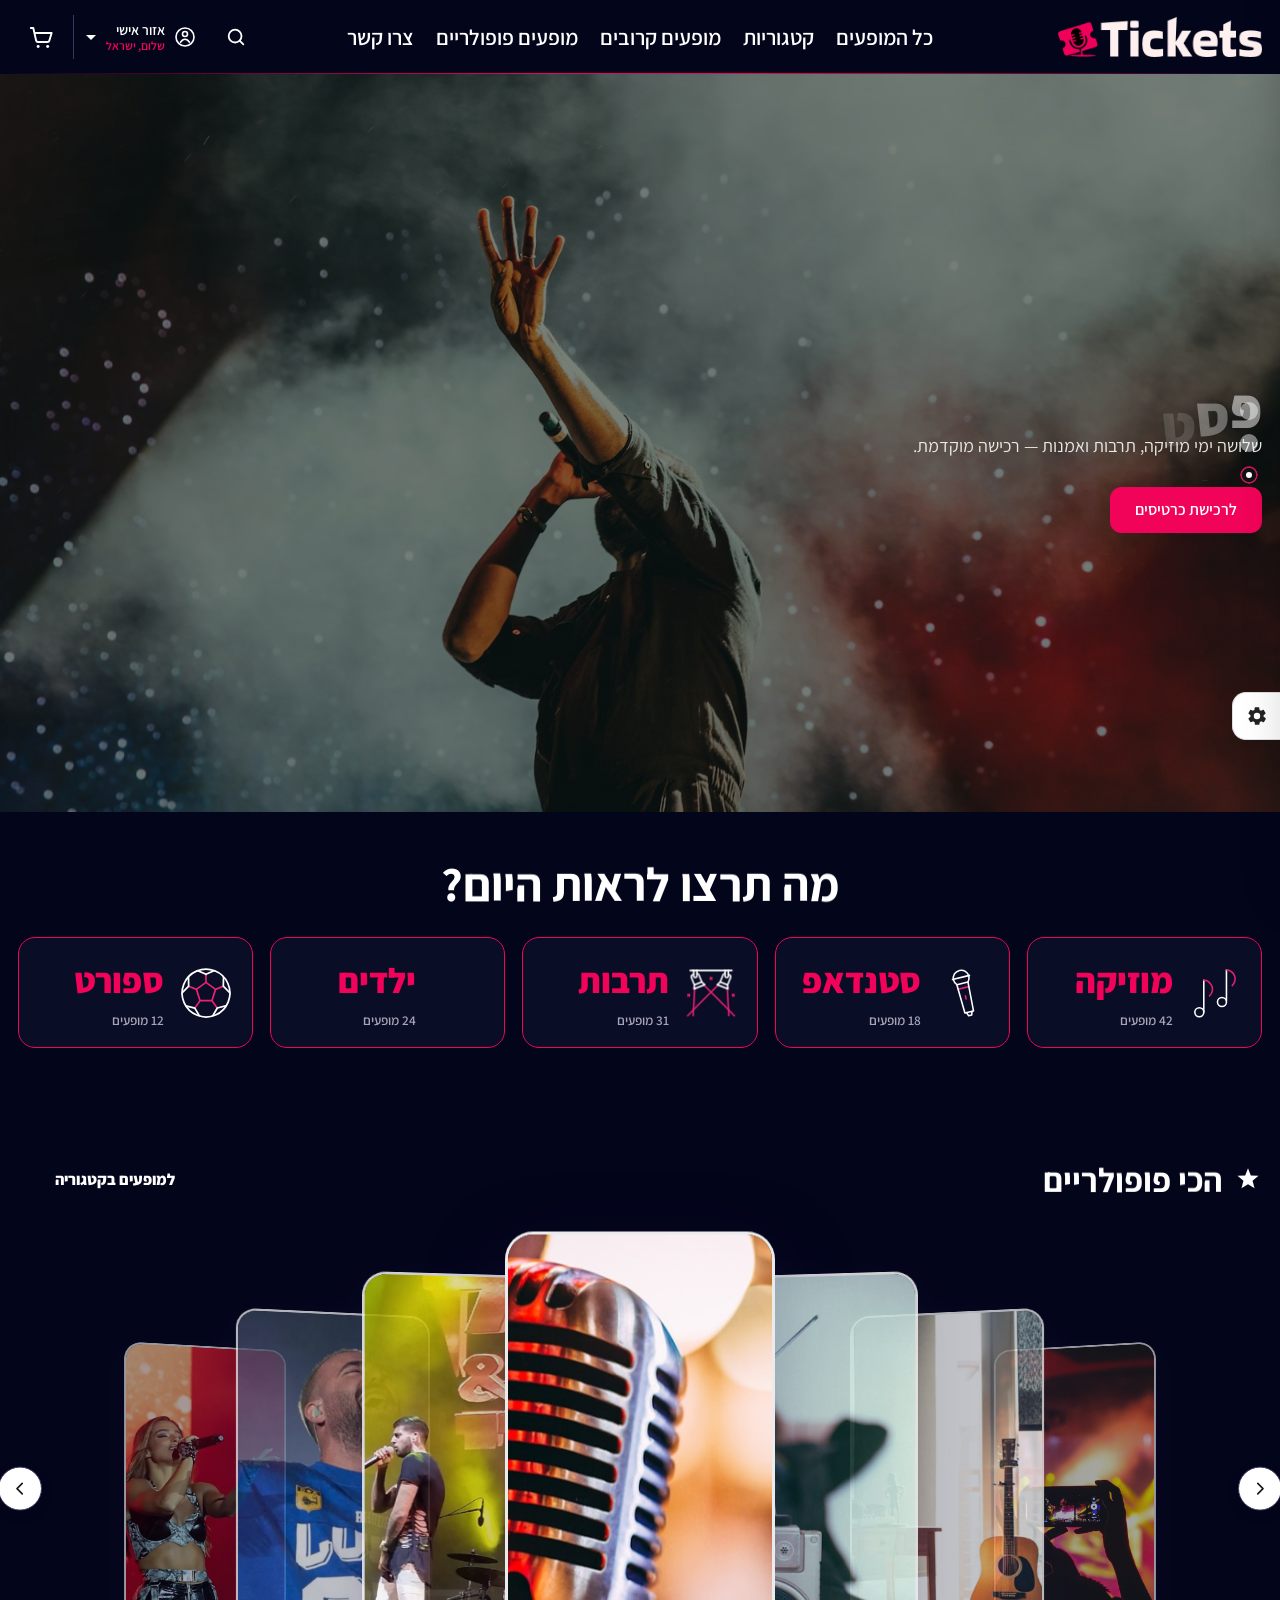
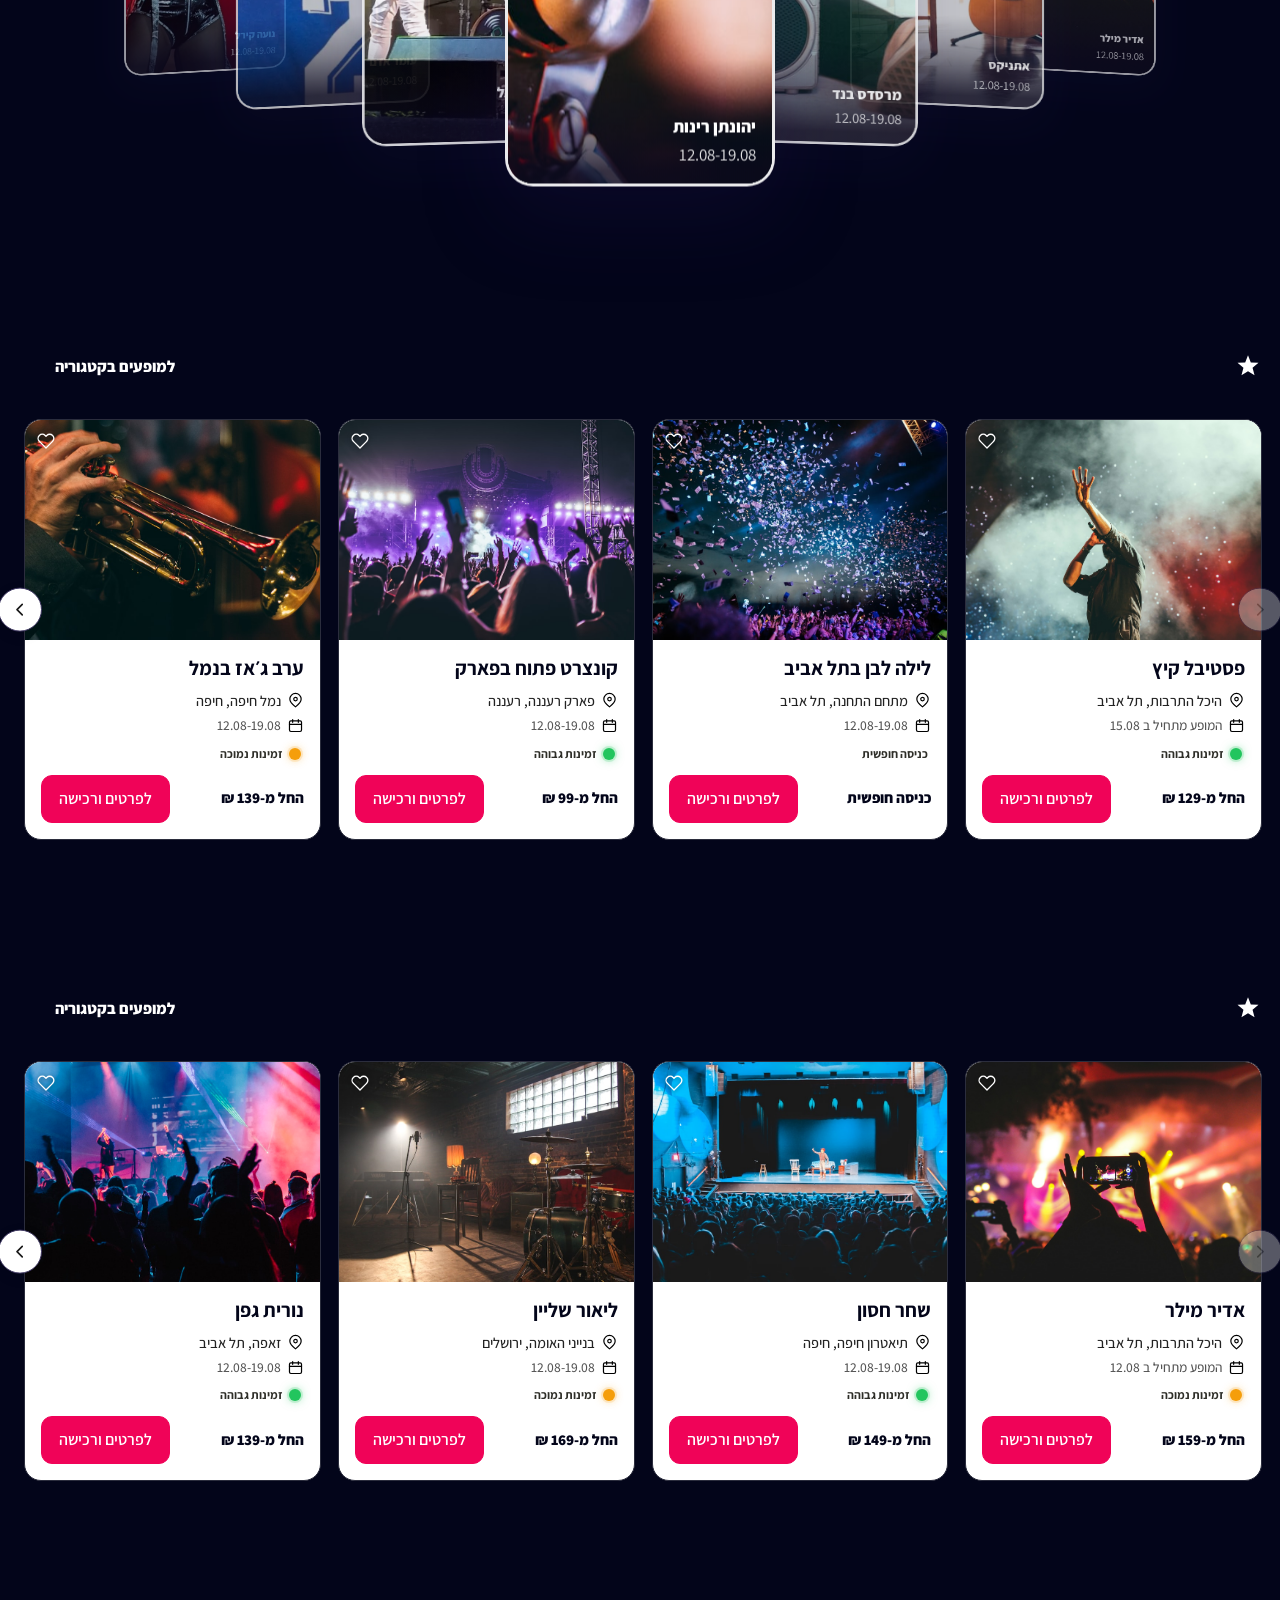
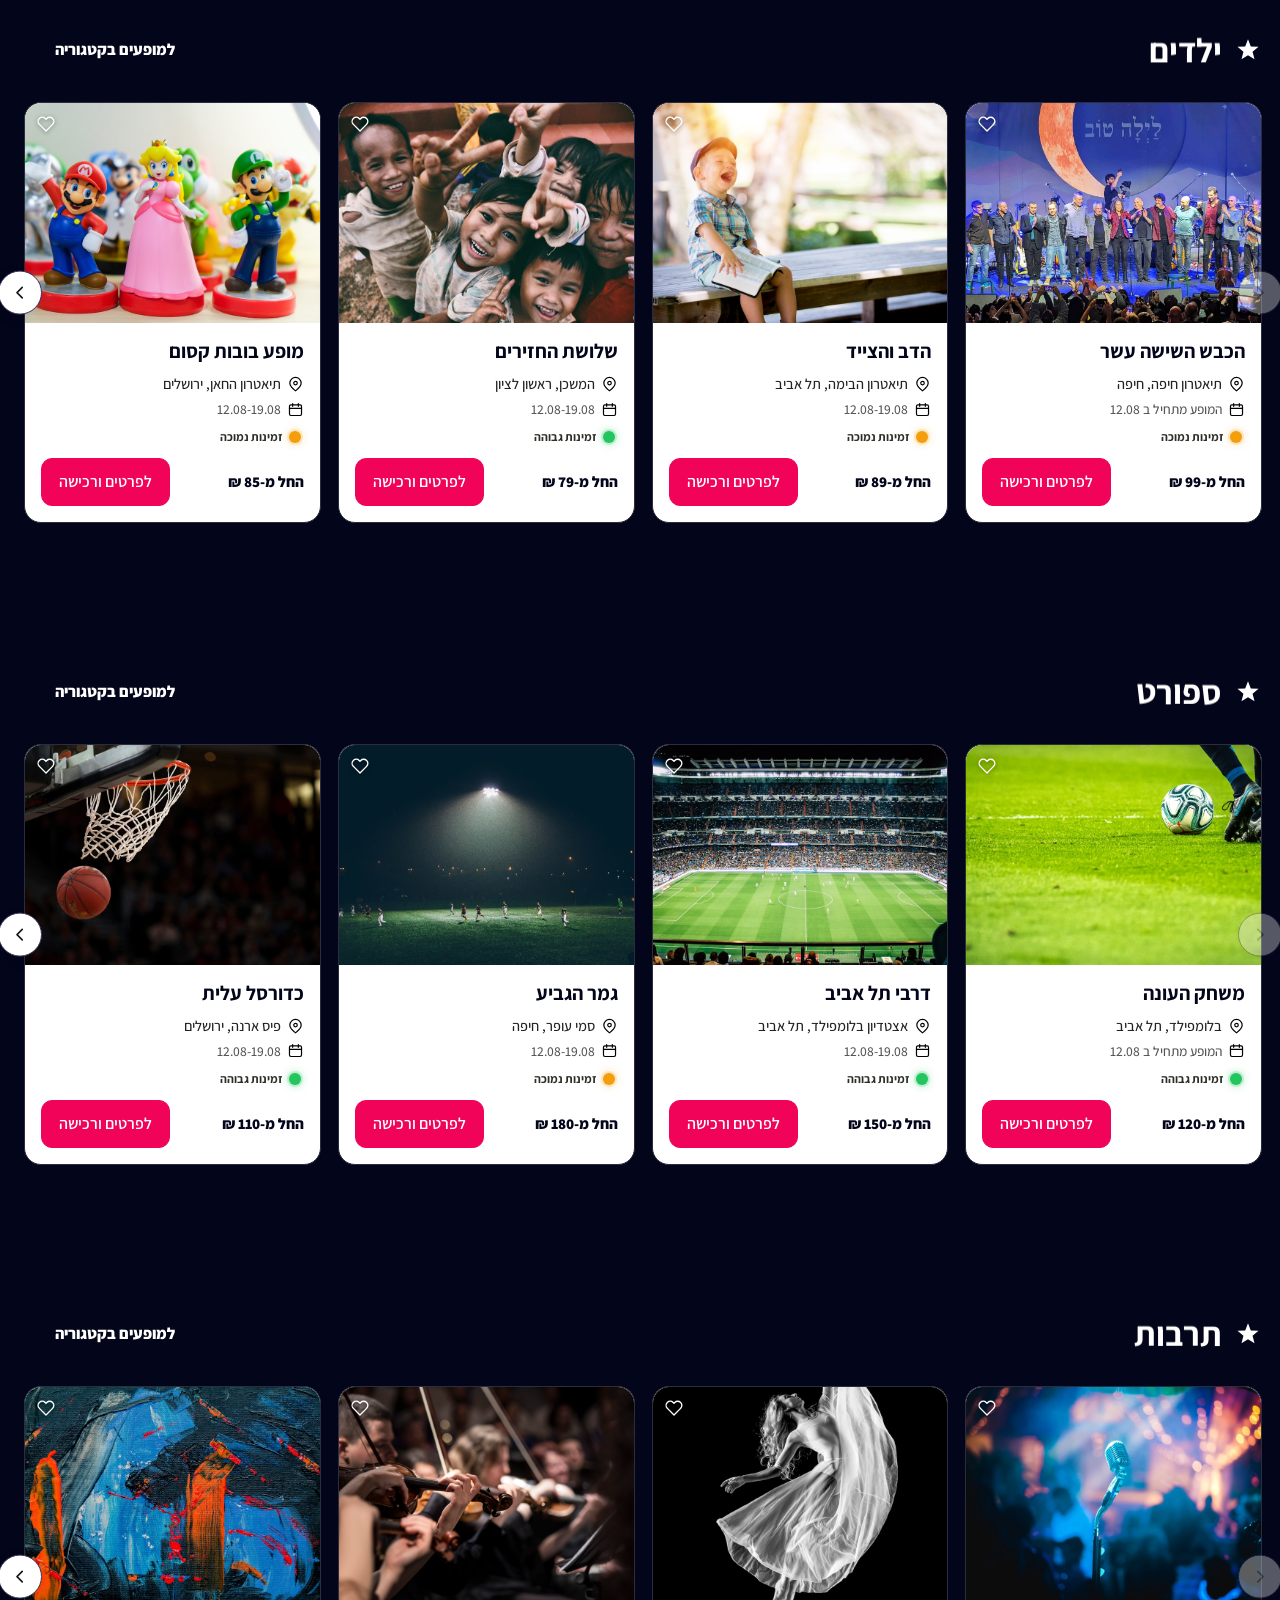
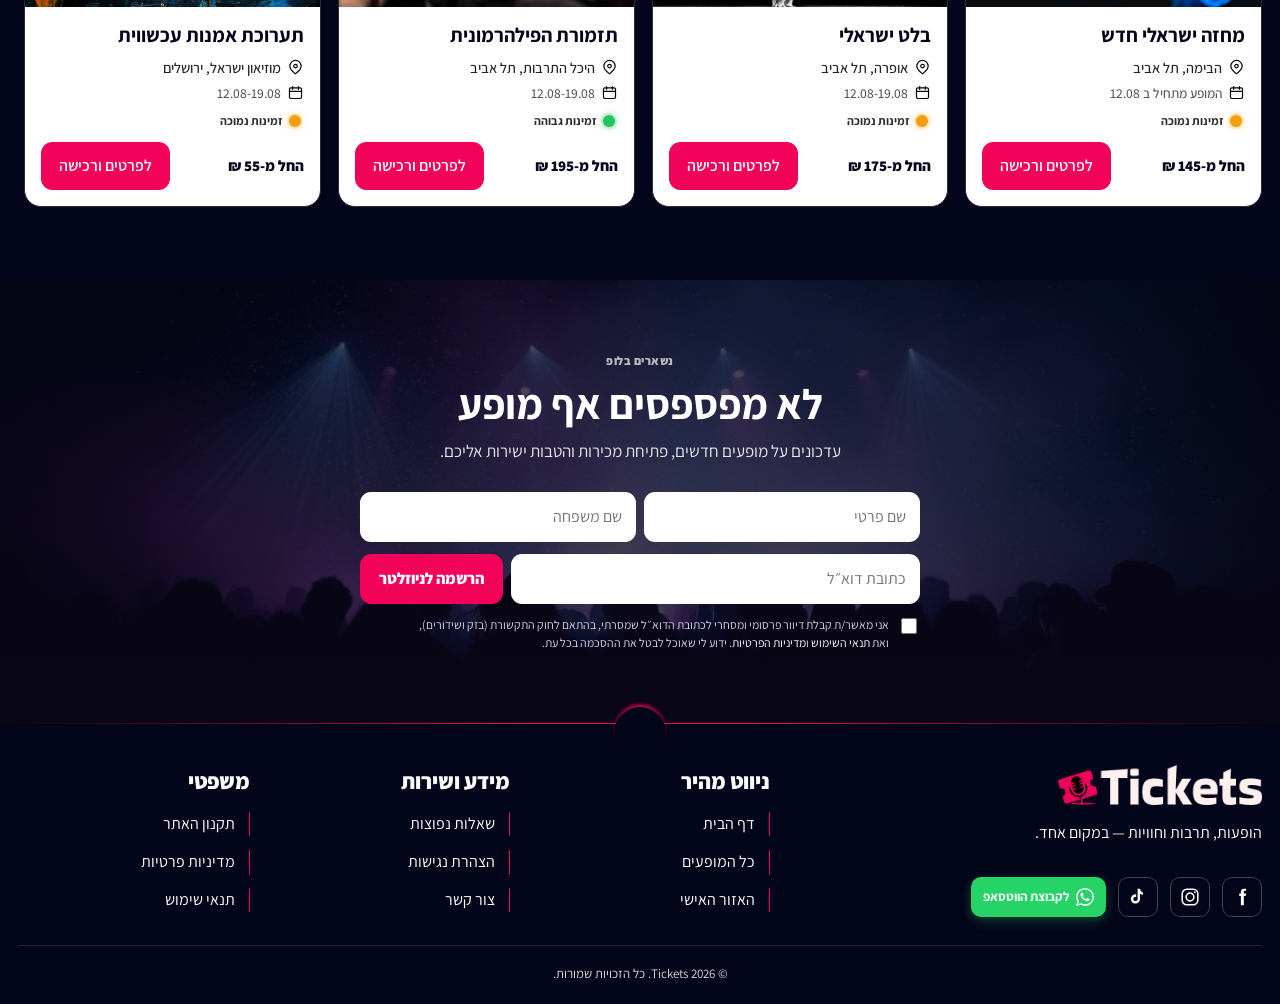
==== commit 558dcc7c: "Unify brand pink styling and polish mobile event UX. Switch primary actions and accents to solid #f0" ====
--- a/index.html
+++ b/index.html
@@ -24,27 +24,42 @@
       document.documentElement.classList.add("site-auth-ok");
     }
   } catch (e) { /* ignore */ }
-  /* Boot light unless user explicitly saved dark palette */
-  var palette = "light";
+  document.documentElement.dataset.palette = "dark";
+  document.documentElement.classList.add("theme-boot-dark");
+  /* Resolve logo before first paint to avoid old-logo flash */
+  var LOGO_SRC = {
+    light: "assets/images/logowhite.png",
+    pink: "assets/images/logo-pink.png",
+    gradient: "assets/images/logo-gradient.png",
+    cutout: "assets/images/logo-cutout.png"
+  };
+  var logoId = "cutout";
   try {
-    var raw = localStorage.getItem("ticketsThemeOptions");
-    if (raw) {
-      var parsed = JSON.parse(raw);
-      if (parsed && parsed.paletteId === "dark") palette = "dark";
+    var logoRaw = localStorage.getItem("ticketsThemeOptions");
+    if (logoRaw) {
+      var logoParsed = JSON.parse(logoRaw);
+      if (logoParsed && LOGO_SRC[logoParsed.logoId]) {
+        logoId = logoParsed.logoId;
+      } else if (logoParsed && LOGO_SRC[logoParsed.headerLogo]) {
+        logoId = logoParsed.headerLogo;
+      }
     }
-  } catch (e) { /* ignore */ }
-  document.documentElement.dataset.palette = palette;
-  document.documentElement.classList.add(palette === "dark" ? "theme-boot-dark" : "theme-boot-light");
+  } catch (e3) { /* ignore */ }
+  document.documentElement.dataset.logo = logoId;
+  window.__ticketsLogoSrc = LOGO_SRC[logoId] || LOGO_SRC.cutout;
+  window.__applyTicketsLogo = function (img) {
+    if (img) img.src = window.__ticketsLogoSrc;
+  };
 })();
 </script>
 <style>
-  /* Prevent dark FOUC: light boot vars until theme-options runs */
-  html.theme-boot-light{
-    --bg:#f5f5f2;--page-fg:#1d104a;--muted:#6e6e68;--line:#deded8;--dash:#777777;
-    --search-bg:#1d104a;--header-bg:#ffffff;--header-fg:#1d104a;
-    --carousel-bg-a:#e2e0e8;--carousel-bg-b:#ffffff;--categories-bg:#e2e0e8;
-    --footer-bg:#1d104a;--carousel-heading-a:#1d104a;--carousel-btn-a:#1d104a;
-    --carousel-heading-b:#1d104a;--carousel-btn-b:#1d104a;--chrome-bg:#1d104a;--soft:#eeeeea;
+  /* Prevent FOUC: dark boot vars until theme-options runs */
+  html.theme-boot-dark{
+    --bg:#03051A;--page-fg:#f5f2ff;--muted:#a8a4b8;--line:#3d3560;--dash:#b0aec0;
+    --search-bg:#03051A;--header-bg:#03051A;--header-fg:#ffffff;
+    --carousel-bg-a:#03051A;--carousel-bg-b:#03051A;--categories-bg:#03051A;
+    --footer-bg:#03051A;--carousel-heading-a:#ffffff;--carousel-btn-a:#f00358;
+    --carousel-heading-b:#ffffff;--carousel-btn-b:#f00358;--chrome-bg:#03051A;--soft:#1d1640;
   }
 </style>
 <link rel="stylesheet" href="css/styles.css">
@@ -54,22 +69,21 @@
 <link rel="stylesheet" href="css/theme-options.css">
 <link rel="stylesheet" href="css/site-login.css">
 </head>
-<body class="site-locked theme-palette-light">
+<body class="site-locked theme-palette-dark">
 <script>
 (function () {
   if (document.documentElement.classList.contains("site-auth-ok")) {
     document.body.classList.remove("site-locked");
   }
-  if (document.documentElement.dataset.palette === "dark") {
-    document.body.classList.remove("theme-palette-light");
-    document.body.classList.add("theme-palette-dark");
-  }
+  document.body.classList.remove("theme-palette-light");
+  document.body.classList.add("theme-palette-dark");
 })();
 </script>
 <div class="site-login-gate" id="siteLoginGate" role="dialog" aria-modal="true" aria-labelledby="siteLoginTitle">
   <form class="site-login-card" id="siteLoginForm" autocomplete="on">
     <div class="site-login-brand">
-      <img src="assets/images/logo-dark.png" alt="Ticket-S" onerror="this.src='assets/images/logowhite.png'">
+      <img data-site-logo alt="Tickets">
+      <script>window.__applyTicketsLogo(document.currentScript.previousElementSibling);</script>
     </div>
     <h1 id="siteLoginTitle">התחברות</h1>
     <p class="site-login-sub">הזינו פרטי גישה להמשך</p>
@@ -86,7 +100,8 @@
   </form>
 </div>
 <header class="site-header site-header-v3"><div class="header-top-row"><div class="container header-inner">
-  <a class="logo" href="#home" data-route="home"><img id="headerLogo" src="assets/images/logo-dark.png" alt="Ticket-S"></a>
+  <a class="logo" href="#home" data-route="home"><img id="headerLogo" data-site-logo alt="Tickets"></a>
+  <script>window.__applyTicketsLogo(document.getElementById("headerLogo"));</script>
   <nav class="main-nav">
     <a href="#events" data-route="events">כל המופעים</a>
     <div class="nav-item has-mega">
@@ -179,7 +194,7 @@
     <div class="header-account-wrap">
       <button class="header-button header-account-btn" type="button" aria-expanded="false" aria-haspopup="true" aria-controls="accountMenu" id="headerAccountToggle">
         <img src="assets/icons/user.svg" alt="">
-        <span class="header-account-text"><strong>אזור אישי</strong><small>שלום, ישראל</small></span>
+        <span class="header-account-text"><strong>אזור אישי</strong><small class="header-account-greeting">שלום, <span class="header-account-name">ישראל</span></small></span>
         <span class="header-account-caret" aria-hidden="true"></span>
       </button>
       <div class="account-menu" id="accountMenu" role="menu">
@@ -227,7 +242,7 @@
   var row = document.getElementById("headerSearchRow");
   if (!row) return;
   var mobile = false;
-  try { mobile = window.matchMedia("(max-width:960px)").matches; } catch (e) {}
+  try { mobile = window.matchMedia("(max-width:1179px)").matches; } catch (e) {}
   if (mobile) {
     row.classList.add("is-closed");
     row.classList.remove("is-open");
@@ -242,7 +257,9 @@
 </script>
 <nav class="mobile-nav" id="mobileNav" aria-label="תפריט ראשי" aria-hidden="true">
   <div class="mobile-nav-brand">
-    <img src="assets/images/logowhite.png" alt="Ticket-S">
+    <img data-site-logo alt="Tickets">
+    <script>window.__applyTicketsLogo(document.currentScript.previousElementSibling);</script>
+    <span class="mobile-nav-brand-line" aria-hidden="true"></span>
   </div>
   <div class="mobile-nav-inner">
     <a href="#events" data-route="events">כל המופעים</a>
@@ -344,7 +361,7 @@
 <button class="category-card" data-route="events" data-category="music"><span class="category-body"><span class="category-copy"><strong>מוזיקה</strong><small>42 מופעים</small></span><span class="category-lottie" data-category-lottie-key="music" aria-hidden="true"></span></span></button>
 <button class="category-card" data-route="events" data-category="standup"><span class="category-body"><span class="category-copy"><strong>סטנדאפ</strong><small>18 מופעים</small></span><span class="category-lottie" data-category-lottie-key="standup" aria-hidden="true"></span></span></button>
 <button class="category-card" data-route="events" data-category="culture"><span class="category-body"><span class="category-copy"><strong>תרבות</strong><small>31 מופעים</small></span><span class="category-lottie" data-category-lottie-key="culture" aria-hidden="true"></span></span></button>
-<button class="category-card" data-route="events" data-category="kids"><span class="category-body"><span class="category-copy"><strong>ילדים</strong><small>24 מופעים</small></span><span class="category-lottie" data-category-lottie-key="kids" aria-hidden="true"></span></span></button>
+<button class="category-card" data-route="events" data-category="kids"><span class="category-body"><span class="category-copy"><strong>ילדים</strong><small>24 מופעים</small></span><span class="category-lottie" aria-hidden="true"><lord-icon src="https://cdn.lordicon.com/jqgudngh.json" trigger="hover" colors="primary:#ffffff,secondary:#e72173" style="width:56px;height:56px"></lord-icon></span></span></button>
 <button class="category-card" data-route="events" data-category="sports"><span class="category-body"><span class="category-copy"><strong>ספורט</strong><small>12 מופעים</small></span><span class="category-lottie" data-category-lottie-key="sports" aria-hidden="true"></span></span></button>
 </div></div></section>
   <div id="homeSections"></div>
@@ -371,7 +388,7 @@
         </div>
         <label class="newsletter-consent">
           <input type="checkbox" required>
-          <span>אני מאשר/ת קבלת דיוור פרסומי ומסחרי לכתובת הדוא״ל שמסרתי, בהתאם לחוק התקשורת (בזק ושידורים),<br>ואת <a href="#">תנאי השימוש</a> ו<a href="#">מדיניות הפרטיות</a>. ידוע לי שאוכל לבטל את ההסכמה בכל עת.</span>
+          <span>אני מאשר/ת קבלת דיוור פרסומי ומסחרי לכתובת הדוא״ל שמסרתי, בהתאם לחוק התקשורת (בזק ושידורים),<br>ואת <a href="#terms" data-route="terms">תנאי השימוש</a> ו<a href="#privacy" data-route="privacy">מדיניות הפרטיות</a>. ידוע לי שאוכל לבטל את ההסכמה בכל עת.</span>
         </label>
       </form>
     </div>
@@ -380,7 +397,45 @@
 
 <section class="screen" id="events"><section class="page-hero"><video class="page-hero-video" autoplay muted loop playsinline preload="metadata" poster="assets/hero/events-bg.png" aria-hidden="true"><source src="assets/hero/events-bg.mp4" type="video/mp4"></video><div class="container"><nav class="breadcrumbs" aria-label="פירורי לחם"><a href="#home" data-route="home">דף הבית</a><span class="breadcrumb-sep" aria-hidden="true">/</span><span aria-current="page">המופעים</span></nav><h1>המופעים</h1><p>סינון מדויק ותוצאות שקל לסרוק.</p></div></section><div class="container events-layout"><div class="results-toolbar"><div><h2><span id="resultsCount">12</span> מופעים</h2></div></div><div class="events-filters-row"><div class="active-filters" id="eventsDateFilters" role="group" aria-label="סינון לפי תאריך"><button type="button" class="filter-chip active" data-events-range="all">הכל</button><button type="button" class="filter-chip" data-events-range="today">היום</button><button type="button" class="filter-chip" data-events-range="week">השבוע</button><button type="button" class="filter-chip" data-events-range="month">החודש</button></div><select class="btn secondary events-sort-select"><option>מיון: מומלצים</option><option>תאריך קרוב</option><option>מחיר נמוך</option></select></div><div class="results-grid" id="eventsGrid"></div><div class="load-more-wrap"><button class="btn secondary" id="loadMoreEvents" type="button">טען עוד</button><button class="btn secondary" id="loadAllEvents" type="button">טען הכל</button></div></div></section>
 
-<section class="screen" id="event"><section class="event-hero" id="eventHero"><video class="event-hero-video" autoplay muted loop playsinline preload="metadata" aria-hidden="true"><source src="assets/hero/event-bg.mp4" type="video/mp4"></video><div class="container event-hero-grid"><div class="event-hero-copy"><span class="event-hero-badge" id="eventHeroBadge" hidden>המכירה בקרוב</span><nav class="breadcrumbs" id="eventBreadcrumbs" aria-label="פירורי לחם"><a href="#home" data-route="home">דף הבית</a><span class="breadcrumb-sep" aria-hidden="true">/</span><a href="#events" data-route="events">המופעים</a><span class="breadcrumb-sep" aria-hidden="true">/</span><span aria-current="page" id="eventBreadcrumbCurrent">עידן רייכל</span></nav><h1>עידן רייכל</h1><p>מופע חדש ומרגש עם הלהיטים האהובים.</p><div class="event-hero-meta"><ul class="event-hero-meta-list"><li class="event-hero-meta-item"><img src="assets/icons/calendar.svg" alt="" aria-hidden="true"><span>12/08/2026 - 22/08/2026</span></li></ul></div><div class="event-hero-countdown" id="eventHeroCountdown" hidden></div></div><div class="event-poster event-poster-slider" id="eventPosterSlider" aria-roledescription="carousel" aria-label="גלריית מופע"><div class="event-poster-viewport"><div class="event-poster-track" id="eventPosterTrack"></div></div><div class="event-poster-dots" id="eventPosterDots" role="tablist" aria-label="ניווט תמונות"></div></div></div></section><div class="container event-layout"><section class="content-card"><div class="event-tabs" role="tablist"><button class="event-tab active" data-tab="dates">מועדים</button><button class="event-tab" data-tab="info">מידע אודות המופע</button><button class="event-tab" data-tab="important">חשוב לדעת</button></div><div class="tab-panel active" data-panel="dates"><h2 id="eventDatesTitle">בחירת מועד</h2><div id="showDates"></div></div><div class="tab-panel" data-panel="info"><div class="info-split"><div class="info-copy" id="eventInfoCopy"><h2>אודות המופע</h2><div id="eventInfoBody"><p>עידן רייכל במופע חדש המשלב את מיטב הלהיטים, עיבודים חדשים והפקה מלאה. ערב מוזיקלי עשיר שחוצה סגנונות, עם אורחים מיוחדים ואווירה אינטימית על הבמה.</p><p>המופע נבנה כמסע בין שנים של יצירה: מהשירים שהפכו לקלאסיקה ישראלית ועד עיבודים עכשוויים שנוצרו במיוחד לערב הזה. ההפקה משלבת תאורה חיה, עיצוב במה מדויק ולהקה חמה שממלאת את האולם בנוכחות.</p><h3>מה מחכה לכם בערב</h3><ul class="info-points"><li>כ־90 דקות של מוזיקה חיה, כולל שירים מוכרים והפתעות</li><li>להקה מלאה ועיבודים חדשים שנכתבו למופע</li><li>אווירה קרובה לקהל, עם דגש על חוויה מוזיקלית נקייה</li><li>כניסה נוחה לפי אזורים ומושבים מסומנים באולם</li></ul><h3>למי זה מתאים</h3><p>לאוהבי מוזיקה ישראלית, זוגות, משפחות וקהל שמחפש ערב במה איכותי — בין אם אתם מכירים כל מילה ובין אם זו הפעם הראשונה.</p><p class="info-note">טיפ: מומלץ להגיע כ־30–45 דקות לפני תחילת המופע כדי להספיק חניה, כניסה ומציאת המושבים בנחת.</p></div></div><div class="info-video"><iframe title="סרטון אודות המופע" src="https://www.youtube-nocookie.com/embed/dG3NAutpEoY?rel=0" loading="lazy" allow="accelerometer; autoplay; clipboard-write; encrypted-media; gyroscope; picture-in-picture; web-share" allowfullscreen referrerpolicy="strict-origin-when-cross-origin"></iframe></div></div></div><div class="tab-panel" data-panel="important"><h2>מידע חשוב</h2><dl class="important-list"><div><dt>פתיחת דלתות</dt><dd>20:00</dd></div><div><dt>משך המופע</dt><dd>75 דקות</dd></div><div><dt>סוג מופע</dt><dd>ישיבה</dd></div><div><dt>מגבלת גיל</dt><dd>ללא הגבלה</dd></div></dl><div class="directions-block"><h2>דרכי הגעה לאמפי שוני, בנימינה</h2><div class="directions-grid"><div class="directions-copy"><h3>כתובת:</h3><p>אמפי שוני (זאפה), פארק ז׳בוטינסקי, בנימינה־גבעת עדה, ישראל</p><h3>הגעה ברכב:</h3><ul><li>האמפי ממוקם בפארק ז׳בוטינסקי, בין בנימינה לזיכרון יעקב.</li><li>חניה חינם ומסודרת למרגלות האמפי; במקום יש הכוונה בחניון.</li><li>מכביש 4: יציאה לבנימינה / זיכרון יעקב והמשך לפי השילוט לפארק ז׳בוטינסקי / אמפי שוני.</li><li>מכביש 70: יציאה לכיוון בנימינה והמשך לפי השילוט לאמפי שוני.</li><li>מומלץ לנווט ליעד ״חניה אמפי שוני״ להגעה ישירה לחניון.</li></ul><h3>ניווט ברכב:</h3><p class="nav-links"><a href="https://waze.com/ul?q=%D7%97%D7%A0%D7%99%D7%94%20%D7%90%D7%9E%D7%A4%D7%99%20%D7%A9%D7%95%D7%A0%D7%99" target="_blank" rel="noopener">Waze</a><a href="https://www.google.com/maps/search/?api=1&amp;query=%D7%90%D7%9E%D7%A4%D7%99+%D7%A9%D7%95%D7%A0%D7%99+%D7%91%D7%A0%D7%99%D7%9E%D7%99%D7%A0%D7%94" target="_blank" rel="noopener">Google Maps</a></p><h3>תחבורה ציבורית:</h3><ul><li>תחנת רכבת בנימינה קרובה; ממנה ניתן להמשיך באוטובוס מקומי או במונית.</li><li>קווי אוטובוס עירוניים ובינעירוניים מגיעים לאזור בנימינה וזיכרון יעקב.</li><li>עצירות קרובות: בנימינה מרכז · כניסה לפארק ז׳בוטינסקי.</li></ul><h3>תכנון מסלול בתחבורה ציבורית:</h3><p class="nav-links"><a href="https://moovitapp.com/?lang=he" target="_blank" rel="noopener">Moovit</a></p><h3>טיפ לניווט מהיר:</h3><p>חפשו ״אמפי שוני בנימינה״ או ״חניה אמפי שוני״ ב־Waze או ב־Google Maps כדי להגיע בקלות ובמהירות.</p></div><div class="directions-map"><a class="map-open-btn" href="https://www.google.com/maps/search/?api=1&amp;query=%D7%90%D7%9E%D7%A4%D7%99+%D7%A9%D7%95%D7%A0%D7%99+%D7%91%D7%A0%D7%99%D7%9E%D7%99%D7%A0%D7%94" target="_blank" rel="noopener">פתח במפות Google</a><iframe title="מפת אמפי שוני בנימינה" loading="lazy" referrerpolicy="no-referrer-when-downgrade" src="https://maps.google.com/maps?q=%D7%90%D7%9E%D7%A4%D7%99+%D7%A9%D7%95%D7%A0%D7%99+%D7%91%D7%A0%D7%99%D7%9E%D7%99%D7%A0%D7%94&amp;hl=he&amp;z=15&amp;output=embed"></iframe></div></div></div></div></section><aside class="content-card summary-card" id="eventSidebar" hidden><div id="eventInterestBox"><form id="eventInterestForm" class="interest-form"><span class="kicker">השארת פרטים</span><h2 class="interest-heading">מתעניין במופע <span id="interestShowName"></span></h2><label>שם מלא<input required name="name" autocomplete="name" placeholder="ישראל ישראלי"></label><label>נייד<input required name="phone" type="tel" autocomplete="tel" placeholder="050-0000000"></label><label>אימייל <small>(לא חובה)</small><input name="email" type="email" autocomplete="email" placeholder="israel@example.com"></label><button class="btn primary wide" type="submit">עדכנו אותי</button></form></div></aside></div><section class="related-section container"><div class="section-header"><div class="heading-icon"><img class="section-star" src="assets/icons/star.svg" alt=""><h2>מופעים קשורים</h2></div></div><div class="event-grid" id="relatedEvents"></div></section></section>
+<section class="screen" id="event"><section class="event-hero" id="eventHero"><video class="event-hero-video" autoplay muted loop playsinline preload="metadata" aria-hidden="true"><source src="assets/hero/event-bg.mp4" type="video/mp4"></video><div class="container event-hero-grid"><div class="event-hero-copy"><span class="event-hero-badge" id="eventHeroBadge" hidden>המכירה בקרוב</span><nav class="breadcrumbs" id="eventBreadcrumbs" aria-label="פירורי לחם"><a href="#home" data-route="home">דף הבית</a><span class="breadcrumb-sep" aria-hidden="true">/</span><a href="#events" data-route="events">המופעים</a><span class="breadcrumb-sep" aria-hidden="true">/</span><span aria-current="page" id="eventBreadcrumbCurrent">עידן רייכל</span></nav><h1>עידן רייכל</h1><p>מופע חדש ומרגש עם הלהיטים האהובים.</p><div class="event-hero-meta"><ul class="event-hero-meta-list"><li class="event-hero-meta-item"><img src="assets/icons/calendar.svg" alt="" aria-hidden="true"><span>12/08/2026 - 22/08/2026</span></li></ul></div><div class="event-hero-countdown" id="eventHeroCountdown" hidden></div></div><div class="event-poster event-poster-slider" id="eventPosterSlider" aria-roledescription="carousel" aria-label="גלריית מופע"><div class="event-poster-viewport"><div class="event-poster-track" id="eventPosterTrack"></div></div><div class="event-poster-dots" id="eventPosterDots" role="tablist" aria-label="ניווט תמונות"></div></div></div></section><div class="container event-layout"><section class="content-card"><div class="event-tabs" role="tablist"><button class="event-tab active" data-tab="dates"><img src="assets/icons/calendar.svg" alt="" aria-hidden="true"><span>מועדים</span></button><button class="event-tab" data-tab="info"><img src="assets/icons/info.svg" alt="" aria-hidden="true"><span>על המופע</span></button><button class="event-tab" data-tab="important"><img src="assets/icons/location.svg" alt="" aria-hidden="true"><span>דרכי הגעה</span></button><button class="event-tab" data-tab="rules"><img src="assets/icons/clipboard.svg" alt="" aria-hidden="true"><span>תקנון</span></button></div><div class="tab-panel active" data-panel="dates"><h2 id="eventDatesTitle">בחירת מועד</h2><div id="showDates"></div></div><div class="tab-panel" data-panel="info"><h2>מידע חשוב</h2><dl class="important-list"><div><dt>פתיחת דלתות</dt><dd>20:00</dd></div><div><dt>משך המופע</dt><dd>75 דקות</dd></div><div><dt>סוג מופע</dt><dd>ישיבה</dd></div><div><dt>מגבלת גיל</dt><dd>ללא הגבלה</dd></div></dl><div class="info-split"><div class="info-copy" id="eventInfoCopy"><h2>אודות המופע</h2><div id="eventInfoBody"><p>עידן רייכל במופע חדש המשלב את מיטב הלהיטים, עיבודים חדשים והפקה מלאה. ערב מוזיקלי עשיר שחוצה סגנונות, עם אורחים מיוחדים ואווירה אינטימית על הבמה.</p><p>המופע נבנה כמסע בין שנים של יצירה: מהשירים שהפכו לקלאסיקה ישראלית ועד עיבודים עכשוויים שנוצרו במיוחד לערב הזה. ההפקה משלבת תאורה חיה, עיצוב במה מדויק ולהקה חמה שממלאת את האולם בנוכחות.</p><h3>מה מחכה לכם בערב</h3><ul class="info-points"><li>כ־90 דקות של מוזיקה חיה, כולל שירים מוכרים והפתעות</li><li>להקה מלאה ועיבודים חדשים שנכתבו למופע</li><li>אווירה קרובה לקהל, עם דגש על חוויה מוזיקלית נקייה</li><li>כניסה נוחה לפי אזורים ומושבים מסומנים באולם</li></ul><h3>למי זה מתאים</h3><p>לאוהבי מוזיקה ישראלית, זוגות, משפחות וקהל שמחפש ערב במה איכותי — בין אם אתם מכירים כל מילה ובין אם זו הפעם הראשונה.</p><p class="info-note">טיפ: מומלץ להגיע כ־30–45 דקות לפני תחילת המופע כדי להספיק חניה, כניסה ומציאת המושבים בנחת.</p></div></div><div class="info-video"><iframe title="סרטון אודות המופע" src="https://www.youtube-nocookie.com/embed/dG3NAutpEoY?rel=0" loading="lazy" allow="accelerometer; autoplay; clipboard-write; encrypted-media; gyroscope; picture-in-picture; web-share" allowfullscreen referrerpolicy="strict-origin-when-cross-origin"></iframe></div></div></div><div class="tab-panel" data-panel="important"><div class="directions-block"><h2>דרכי הגעה לאמפי שוני, בנימינה</h2><div class="directions-grid"><div class="directions-copy"><div class="directions-section"><h3>כתובת:</h3><p>אמפי שוני (זאפה), פארק ז׳בוטינסקי, בנימינה־גבעת עדה, ישראל</p></div><div class="directions-section"><h3>הגעה ברכב:</h3><ul><li>האמפי ממוקם בפארק ז׳בוטינסקי, בין בנימינה לזיכרון יעקב.</li><li>חניה חינם ומסודרת למרגלות האמפי; במקום יש הכוונה בחניון.</li><li>מכביש 4: יציאה לבנימינה / זיכרון יעקב והמשך לפי השילוט לפארק ז׳בוטינסקי / אמפי שוני.</li><li>מכביש 70: יציאה לכיוון בנימינה והמשך לפי השילוט לאמפי שוני.</li><li>מומלץ לנווט ליעד ״חניה אמפי שוני״ להגעה ישירה לחניון.</li></ul></div><div class="directions-section"><h3>ניווט ברכב:</h3><p class="nav-links"><a href="https://waze.com/ul?q=%D7%97%D7%A0%D7%99%D7%94%20%D7%90%D7%9E%D7%A4%D7%99%20%D7%A9%D7%95%D7%A0%D7%99" target="_blank" rel="noopener">Waze</a><a href="https://www.google.com/maps/search/?api=1&amp;query=%D7%90%D7%9E%D7%A4%D7%99+%D7%A9%D7%95%D7%A0%D7%99+%D7%91%D7%A0%D7%99%D7%9E%D7%99%D7%A0%D7%94" target="_blank" rel="noopener">Google Maps</a></p></div><div class="directions-section"><h3>תחבורה ציבורית:</h3><ul><li>תחנת רכבת בנימינה קרובה; ממנה ניתן להמשיך באוטובוס מקומי או במונית.</li><li>קווי אוטובוס עירוניים ובינעירוניים מגיעים לאזור בנימינה וזיכרון יעקב.</li><li>עצירות קרובות: בנימינה מרכז · כניסה לפארק ז׳בוטינסקי.</li></ul></div><div class="directions-section"><h3>תכנון מסלול בתחבורה ציבורית:</h3><p class="nav-links"><a href="https://moovitapp.com/?lang=he" target="_blank" rel="noopener">Moovit</a></p></div><div class="directions-section"><h3>טיפ לניווט מהיר:</h3><p>חפשו ״אמפי שוני בנימינה״ או ״חניה אמפי שוני״ ב־Waze או ב־Google Maps כדי להגיע בקלות ובמהירות.</p></div></div><div class="directions-map"><a class="map-open-btn" href="https://www.google.com/maps/search/?api=1&amp;query=%D7%90%D7%9E%D7%A4%D7%99+%D7%A9%D7%95%D7%A0%D7%99+%D7%91%D7%A0%D7%99%D7%9E%D7%99%D7%A0%D7%94" target="_blank" rel="noopener">פתח במפות Google</a><iframe title="מפת אמפי שוני בנימינה" loading="lazy" referrerpolicy="no-referrer-when-downgrade" src="https://maps.google.com/maps?q=%D7%90%D7%9E%D7%A4%D7%99+%D7%A9%D7%95%D7%A0%D7%99+%D7%91%D7%A0%D7%99%D7%9E%D7%99%D7%A0%D7%94&amp;hl=he&amp;z=15&amp;output=embed"></iframe></div></div></div></div><div class="tab-panel" data-panel="rules"><article class="event-rules-content"><p class="legal-updated">עודכן לאחרונה: אוגוסט 2026 · תקנון דמו לרכישת כרטיסים</p>
+<h2>1. מבוא והסכמה</h2>
+<p>תקנון זה חל על רכישת כרטיסים למופעים, הופעות ואירועי תרבות המוצעים באמצעות פלטפורמת Ticket-S (להלן: "האתר" או "השירות"). השימוש באתר, יצירת הזמנה, תשלום או קבלת כרטיס דיגיטלי מהווים הסכמה מלאה לתנאי התקנון. אם אינכם מסכימים לתנאים — אין לבצע רכישה. התקנון נועד להבהיר את זכויות וחובות הרוכש, המארגן והפלטפורמה, ואת אופן הטיפול בהזמנות, ביטולים, כניסה לאולם ומקרים חריגים.</p>
+<p>התקנון הוא דמו לצורכי עיצוב והדגמה בלבד ואינו מהווה ייעוץ משפטי. בנוסח סופי ייחתם מסמך מחייב בהתאם לדין הישראלי ולמדיניות המארגן הספציפי של כל מופע. במקרה של סתירה בין תקנון כללי זה לבין תנאי מופע מסוים שפורסמו בעמוד האירוע — יגברו התנאים שפורסמו בעמוד אותו מופע, אלא אם צוין אחרת במפורש.</p>
+<h2>2. הגדרות</h2>
+<p>"רוכש" — כל אדם שרכש כרטיס או ביצע הזמנה באתר. "כרטיס" — אישור כניסה דיגיטלי או מודפס למופע, הכולל ברקוד, קוד QR או מזהה ייחודי. "מארגן" — הגוף האחראי על הפקת המופע, האולם והכניסה. "מופע" — אירוע תרבות, מוזיקה, סטנדאפ, ספורט או כל אירוע אחר המוצע למכירה. "הזמנה" — עסקת רכישה שהושלמה לאחר אישור תשלום. "מושב" — מיקום ישיבה שנבחר במפת האולם, ככל שהמופע כולל בחירת מושבים.</p>
+<h2>3. תהליך הרכישה</h2>
+<p>רכישת כרטיסים מתבצעת בשלבים: בחירת מופע ומועד, בחירת אזור ו/או מושבים (ככל שזמין), הזנת פרטי המזמין, ואישור תשלום מאובטח. עד להשלמת התשלום וקבלת אישור הזמנה — אין התחייבות לשריון מושבים. זמינות מושבים ואזורים מתעדכנת בזמן אמת ככל האפשר, אך ייתכנו פערי סנכרון קצרים. במקרה שנבחר מושב שכבר נמכר במקביל — המערכת תציע חלופה או תבטל את העסקה ללא חיוב.</p>
+<p>על הרוכש לוודא לפני התשלום כי פרטי המופע, התאריך, השעה, המיקום, סוג הכרטיס והמחיר נכונים. לאחר השלמת התשלום יישלח אישור הזמנה לדוא״ל ו/או ל־SMS שמולאו בטופס. האחריות למסירת פרטי קשר תקינים חלה על הרוכש. אם האישור לא התקבל תוך זמן סביר, יש לבדוק תיקיית ספאם ולפנות לשירות הלקוחות עם מספר הזמנה.</p>
+<h2>4. מחירים, עמלות ותשלום</h2>
+<p>המחירים המוצגים באתר כוללים מע״מ אלא אם צוין אחרת. ייתכן שיתווספו דמי שירות, דמי הזמנה או עמלת עיבוד תשלום — אלה יוצגו בבירור לפני אישור העסקה. התשלום מתבצע באמצעי התשלום הנתמכים באתר בלבד. הזמנה נחשבת מאושרת רק לאחר קבלת אישור מחברת הסליקה. במקרה של סירוב אשראי, כשל טכני או חשד להונאה — ההזמנה לא תושלם והמושבים יוחזרו למלאי.</p>
+<p>האתר רשאי לעדכן מחירים, מבצעים והנחות בכל עת עד לרגע הרכישה. מבצע שהוצג בעבר אינו מחייב לגבי רכישה עתידית. קופונים והנחות כפופים לתנאים שפורסמו עמם, למועד תוקף ולמגבלות כמות. לא ניתן לשלב בין מבצעים אלא אם צוין במפורש.</p>
+<h2>5. הכרטיס והשימוש בו</h2>
+<p>הכרטיס הוא אישי לשימוש במופע ובמועד הנקובים בלבד. יש לשמור את הברקוד או הקוד הדיגיטלי עד לכניסה. הצגת כרטיס פגום, לא קריא או מזויף עלולה למנוע כניסה ללא החזר. העברת כרטיס לאדם אחר מותרת רק אם מדיניות המופע מאפשרת זאת, ובכפוף לאימות זהות בכניסה אם נדרש. מכירה משנית מסחרית ללא אישור אסורה, והאתר והמארגן רשאים לבטל כרטיסים שנמכרו בניגוד לתקנון.</p>
+<p>צילום מסך של כרטיס אינו מחליף כרטיס מקורי אם המערכת מזהה שימוש כפול. הכרטיס הראשון שנסרק בכניסה הוא התקף. במקרה של אובדן, גניבה או מחיקה של הכרטיס הדיגיטלי — יש לפנות לשירות הלקוחות בהקדם; שחזור כרטיס אפשרי בכפוף לאימות הזמנה ולמדיניות המארגן, ואינו מובטח בכל מקרה.</p>
+<h2>6. בחירת מושבים ואזורים</h2>
+<p>במופעים עם מפת אולם, בחירת המושב מחייבת רק לאחר השלמת התשלום. תצוגת המפה היא סכמטית ונועדה להמחשה; ייתכנו הבדלים קלים בין המפה למציאות באולם. מושבים נגישים מיועדים לזכאים בהתאם להנחיות המארגן והאולם. שימוש לרעה בסימון נגישות עלול להוביל לביטול הכרטיס. האתר אינו אחראי לשינויי ישיבה שנכפו על ידי המארגן מטעמי בטיחות, תפעול או נסיבות כוח עליון, ובמקרים אלה יינתן פתרון חלופי סביר ככל האפשר.</p>
+<h2>7. ביטולים, החזרים ושינויים מצד הרוכש</h2>
+<p>ככלל, רכישת כרטיסים למופע היא סופית, אלא אם נקבע אחרת בחוק או בתנאי המופע. בקשות ביטול או החזר יטופלו בהתאם למדיניות הביטולים של המארגן ולמועדים שפורסמו בעמוד המופע. ייתכן שינוכו דמי ביטול או דמי טיפול. שינוי מועד, העברת כרטיס למופע אחר או החלפת מושב אינם מובטחים ותלויים בזמינות ובאישור המארגן.</p>
+<p>אם הרוכש אינו יכול להגיע למופע מכל סיבה אישית — לרבות מחלה, עיכוב בתחבורה או טעות בבחירת מועד — אין בכך כשלעצמו עילה להחזר מלא, אלא אם מדיניות המופע קובעת אחרת. מומלץ לבדוק מראש אפשרויות ביטוח נסיעות או ביטוח כרטיסים חיצוני, ככל שקיים.</p>
+<h2>8. ביטול או שינוי מצד המארגן</h2>
+<p>המארגן רשאי לדחות, להעביר מיקום או לבטל מופע בשל נסיבות סבירות, לרבות תקלה טכנית, מזג אוויר, מחלה של אמן, הוראות רשות מוסמכת או כוח עליון. במקרה של דחייה — הכרטיס יישמר למועד החדש אלא אם פורסם אחרת. במקרה של ביטול מלא — הרוכש יהיה זכאי להחזר בהתאם למדיניות שפורסמה ולחוק החל, בניכוי רכיבים שאינם בני החזר אם צוינו כדין.</p>
+<p>שינוי בהרכב האמנים, בסדר השירים או באורך המופע, כל עוד מתקיים אופי האירוע המרכזי, אינו מהווה עילה אוטומטית להחזר. הודעות על שינויים מהותיים יישלחו ככל האפשר לפרטי הקשר שמסר הרוכש ו/או יפורסמו באתר.</p>
+<h2>9. כניסה לאולם וכללי התנהגות</h2>
+<p>יש להגיע מוקדם מספיק לפני שעת פתיחת הדלתות שפורסמה. איחור עלול למנוע כניסה עד הפסקה או למנוע כניסה כלל, בהתאם לנוהלי האולם, ללא החזר. בכניסה יידרש להציג כרטיס תקף ולעיתים גם תעודה מזהה. האולם רשאי לבצע בידוק ביטחוני ולאסור הכנסת חפצים אסורים, מזון, שתייה או ציוד צילום מקצועי — בהתאם לשילוט ולמדיניות המקום.</p>
+<p>הרוכש מתחייב להתנהג באופן סביר ובטוח, לא להפריע לקהל ולא לפגוע ברכוש. הפרת כללים, אלימות או הטרדה עלולות להוביל להוצאה מהאולם ללא החזר. עישון אסור באזורים שאינם מיועדים לכך. הקלטת המופע אסורה אלא אם הותר במפורש.</p>
+<h2>10. מגבלות גיל ונגישות</h2>
+<p>מגבלת גיל, אם קיימת, מפורסמת בעמוד המופע. המארגן והאולם רשאים לדרוש הוכחת גיל בכניסה. כרטיסים לילדים עשויים להיות כפופים לתעריף ולכללי ישיבה מיוחדים. שירותי נגישות — לרבות מושבים ייעודיים, לולאת שמע או ליווי — תלויים בתשתית האולם ובתיאום מראש. מומלץ ליצור קשר עם שירות הלקוחות לפני הרכישה לבירור צרכים מיוחדים.</p>
+<h2>11. פרטיות ואבטחת מידע</h2>
+<p>פרטים שמסר הרוכש ישמשו לביצוע ההזמנה, למשלוח הכרטיסים, לתמיכה ולעדכונים הקשורים למופע, ובהתאם למדיניות הפרטיות של האתר. אין למסור פרטי כרטיס או קוד הזמנה לצדדים שאינם מורשים. האתר נוקט אמצעי אבטחה סבירים, אך אין אפשרות להבטיח הגנה מוחלטת מפני חדירות או תקלות צד ג׳.</p>
+<h2>12. הגבלת אחריות</h2>
+<p>האתר משמש כפלטפורמת מכירה ותיווך טכנולוגי. האחריות על תוכן המופע, בטיחות האולם, איכות הסאונד, הנראות מהמושב וחוויית האירוע חלה על המארגן ו/או מפעיל האולם, אלא אם נקבע אחרת בחוק. האתר לא יהיה אחראי לנזקים עקיפים, אובדן הנאה, הוצאות נסיעה או לינה שנגרמו עקב ביטול או דחייה, מעבר לחובות ההחזר הקבועות בתקנון ובדין.</p>
+<p>במקרה של תקלה טכנית זמנית באתר, יועשו מאמצים סבירים לשחזור השירות. זמינות האתר אינה מובטחת ברציפות מלאה בכל רגע. תמונות, סרטונים ותיאורי מופע הם להמחשה בלבד ועשויים להיות שונים מהמופע בפועל.</p>
+<h2>13. יצירת קשר ובירורים</h2>
+<p>לשאלות בנוגע להזמנה, כרטיס שלא התקבל, בקשת החזר או בירור מושב — יש לפנות לשירות הלקוחות דרך ערוצי יצירת הקשר באתר ולציין מספר הזמנה מלא, שם מלא ומועד המופע. זמני מענה עשויים להתארך בסמוך למועדי מכירה גדולים או בימי האירוע עצמם. פנייה בזמן תסייע לטיפול מהיר יותר.</p>
+<h2>14. שינוי התקנון ודין חל</h2>
+<p>האתר רשאי לעדכן תקנון זה מעת לעת. הנוסח המחייב לגבי רכישה הוא זה שפורסם במועד השלמת התשלום, אלא אם עדכון נדרש מכוח דין. על התקנון יחולו דיני מדינת ישראל, וסמכות השיפוט תהיה בבתי המשפט המוסמכים בישראל, בכפוף לכל דין קוגנטי המגן על צרכנים.</p>
+<p>עם השלמת הרכישה מאשר הרוכש כי קרא את עיקרי התקנון, הבין את תנאי המופע הרלוונטיים, ומסכים לפעול לפיהם. תודה שבחרתם ב־Ticket-S — מאחלים לכם חוויה בטוחה ומהנה באולם.</p>
+</article></div></section><aside class="content-card summary-card" id="eventSidebar" hidden><div id="eventInterestBox"><form id="eventInterestForm" class="interest-form"><span class="kicker">השארת פרטים</span><h2 class="interest-heading">מתעניין במופע <span id="interestShowName"></span></h2><label>שם מלא<input required name="name" autocomplete="name" placeholder="ישראל ישראלי"></label><label>נייד<input required name="phone" type="tel" autocomplete="tel" placeholder="050-0000000"></label><label>אימייל <small>(לא חובה)</small><input name="email" type="email" autocomplete="email" placeholder="israel@example.com"></label><button class="btn primary wide" type="submit">עדכנו אותי</button></form></div></aside></div><section class="related-section container"><div class="section-header"><div class="heading-icon"><img class="section-star" src="assets/icons/star.svg" alt=""><h2>מופעים קשורים</h2></div></div><div class="event-grid" id="relatedEvents"></div></section></section>
 
 <section class="screen" id="seats"><section class="event-hero"><video class="event-hero-video" autoplay muted loop playsinline preload="metadata" aria-hidden="true"><source src="assets/hero/event-bg.mp4" type="video/mp4"></video><div class="container event-hero-grid"><div><nav class="breadcrumbs" aria-label="פירורי לחם"><a href="#home" data-route="home">דף הבית</a><span class="breadcrumb-sep" aria-hidden="true">/</span><a href="#event" data-route="event">עידן רייכל</a><span class="breadcrumb-sep" aria-hidden="true">/</span><span aria-current="page">בחירת אזור</span></nav><h1>עידן רייכל</h1><div class="event-hero-meta"><ul class="event-hero-meta-list"><li class="event-hero-meta-item"><img src="assets/icons/location.svg" alt="" aria-hidden="true"><span>אמפי שוני, בנימינה</span></li><li class="event-hero-meta-item"><img src="assets/icons/clock.svg" alt="" aria-hidden="true"><span>21:00</span></li><li class="event-hero-meta-item"><img src="assets/icons/calendar.svg" alt="" aria-hidden="true"><span>12.08.2026</span></li></ul></div><button class="btn light-btn" data-route="event">שינוי מועד</button></div><div class="event-poster event-poster-slider" aria-roledescription="carousel" aria-label="גלריית מופע"><div class="event-poster-viewport"><div class="event-poster-track"></div></div><div class="event-poster-dots" role="tablist" aria-label="ניווט תמונות"></div></div></div></section>
 <div class="seats-page"><div class="container seats-shell" id="seatsShell" data-seats-step="stage">
@@ -392,7 +447,17 @@
     <p class="seats-step-hint">בחרו אזור כדי להמשיך לבחירת מושבים בתוכו</p>
   </div>
   <div class="stage-pick-layout">
-    <div class="stage-schematic" id="stageSchematic" role="list" aria-label="מפת אזורים באולם">
+<aside class="stage-pick-aside">
+      <div class="price-tiers">
+        <span class="legend-title">מקרא</span>
+        <div class="stage-legend price-legend" role="group" aria-label="מקרא אזורים">
+          <span class="seat-legend-item"><i class="stage-swatch is-open" aria-hidden="true"></i>אזור זמין לרכישה</span>
+          <span class="seat-legend-item"><i class="stage-swatch is-sold" aria-hidden="true"></i>אזור שאזל</span>
+        </div>
+      </div>
+      <p class="meta">לאחר בחירת אזור תועברו למפת המושבים של אותו אזור בלבד.</p>
+    </aside>
+<div class="stage-schematic" id="stageSchematic" role="list" aria-label="מפת אזורים באולם">
       <div class="stage-schematic-stage" aria-hidden="true">במה</div>
       <div class="stage-schematic-grid">
         <button type="button" class="stage-zone is-muted" data-stage-id="box-left" data-price="145" data-available="0" role="listitem" disabled>
@@ -442,14 +507,7 @@
         <span class="stage-zone-spacer" aria-hidden="true"></span>
       </div>
     </div>
-    <aside class="stage-pick-aside">
-      <h3>מקרא</h3>
-      <ul class="stage-legend">
-        <li><i class="stage-swatch is-open"></i> אזור זמין לרכישה</li>
-        <li><i class="stage-swatch is-sold"></i> אזור שאזל</li>
-      </ul>
-      <p class="meta">לאחר בחירת אזור תועברו למפת המושבים של אותו אזור בלבד.</p>
-    </aside>
+
   </div>
 </section>
 
@@ -466,8 +524,8 @@
 <span class="seat-legend-item"><i class="seat-dot is-taken"></i>תפוס</span>
 <span class="seat-legend-item"><i class="seat-dot is-free"></i>פנוי</span>
 <span class="seat-legend-item"><i class="seat-dot is-selected"></i>נבחר</span>
+<button type="button" class="accessible-legend-btn" id="accessibleFilterBtn" aria-pressed="false"><span aria-hidden="true">♿</span> מושבים נגישים</button>
 </div></div>
-<button type="button" class="accessible-legend-btn" id="accessibleFilterBtn" aria-pressed="false"><span aria-hidden="true">♿</span> מושבים נגישים</button>
 </div>
 </div>
 <div class="seats-zoom" role="group" aria-label="זום מפת אולם">
@@ -512,7 +570,17 @@
 
 <section class="screen" id="tickets"><section class="page-hero"><div class="container"><nav class="breadcrumbs" aria-label="פירורי לחם"><a href="#home" data-route="home">דף הבית</a><span class="breadcrumb-sep" aria-hidden="true">/</span><span aria-current="page">הכרטיסים שלי</span></nav><h1>המופעים הקרובים</h1></div></section><div class="container ticket-grid" id="standaloneTickets"></div></section>
 
-<section class="screen" id="contact"><section class="page-hero contact-hero"><div class="container contact-hero-grid"><div class="contact-hero-copy"><nav class="breadcrumbs" aria-label="פירורי לחם"><a href="#home" data-route="home">דף הבית</a><span class="breadcrumb-sep" aria-hidden="true">/</span><span aria-current="page">צרו קשר</span></nav><h1>צרו קשר</h1><p>נשמח לעזור בכל שאלה לגבי הזמנות, כרטיסים או מופעים.</p></div><div class="contact-hero-cards" aria-label="דרכי התקשרות"><article class="contact-info-card"><span class="contact-info-icon" aria-hidden="true"><svg viewBox="0 0 24 24" fill="none" stroke="currentColor" stroke-width="1.8" stroke-linecap="round" stroke-linejoin="round"><path d="M22 16.9v2a2 2 0 0 1-2.2 2 19.8 19.8 0 0 1-8.6-3.1 19.5 19.5 0 0 1-6-6A19.8 19.8 0 0 1 2.1 4.2 2 2 0 0 1 4.1 2h2a2 2 0 0 1 2 1.7c.1.9.3 1.8.6 2.6a2 2 0 0 1-.5 2.1L7.1 9.5a16 16 0 0 0 6 6l1.1-1.1a2 2 0 0 1 2.1-.5c.8.3 1.7.5 2.6.6a2 2 0 0 1 1.7 2z"/></svg></span><span>טלפון: 03-1234567</span></article><article class="contact-info-card"><span class="contact-info-icon" aria-hidden="true"><svg viewBox="0 0 24 24" fill="none" stroke="currentColor" stroke-width="1.8" stroke-linecap="round" stroke-linejoin="round"><path d="M4 6h16v12H4z"/><path d="m4 7 8 6 8-6"/></svg></span><span>דוא״ל: support@tickets.co.il</span></article><article class="contact-info-card"><span class="contact-info-icon" aria-hidden="true"><svg viewBox="0 0 24 24" fill="none" stroke="currentColor" stroke-width="1.8" stroke-linecap="round" stroke-linejoin="round"><circle cx="12" cy="12" r="9"/><path d="M12 7v5l3 2"/></svg></span><span>שעות מענה: א׳–ה׳ 09:00–18:00</span></article></div></div></section><div class="container contact-layout"><form class="content-card form-grid contact-form-card" id="contactForm"><label>שם פרטי<input required name="firstName" autocomplete="given-name" placeholder="ישראל"></label><label>שם משפחה<input required name="lastName" autocomplete="family-name" placeholder="ישראלי"></label><label>טלפון<input required name="phone" type="tel" autocomplete="tel" placeholder="050-0000000"></label><label>דוא״ל<input required name="email" type="email" autocomplete="email" placeholder="israel@example.com"></label><label class="full">נושא<select name="subject" required><option value="">בחרו נושא</option><option>שאלה על הזמנה</option><option>בעיה בכרטיס</option><option>בקשה להחזר</option><option>שאלה כללית</option></select></label><label class="full">הודעה<textarea required name="message" rows="5" placeholder="כתבו כאן את ההודעה שלכם"></textarea></label><label class="full checkbox"><input type="checkbox" required name="terms"><span>אני מאשר/ת את <a href="#">תנאי השימוש</a> וקראתי את <a href="#">מדיניות הפרטיות</a></span></label><button class="btn primary wide full" type="submit">שליחת פנייה</button></form></div></section>
+<section class="screen" id="contact"><section class="page-hero contact-hero"><video class="page-hero-video" autoplay muted loop playsinline preload="metadata" poster="assets/hero/events-bg.png" aria-hidden="true"><source src="assets/hero/events-bg.mp4" type="video/mp4"></video><div class="container contact-hero-copy"><nav class="breadcrumbs" aria-label="פירורי לחם"><a href="#home" data-route="home">דף הבית</a><span class="breadcrumb-sep" aria-hidden="true">/</span><span aria-current="page">צרו קשר</span></nav><h1>צרו קשר</h1><p>נשמח לעזור בכל שאלה לגבי הזמנות, כרטיסים או מופעים — בוחרים דרך נוחה ונחזור אליכם במהירות.</p></div></section><div class="container contact-layout"><div class="contact-channels" aria-label="דרכי התקשרות"><a class="contact-info-card" href="tel:031234567"><span class="contact-info-icon" aria-hidden="true"><lord-icon src="https://cdn.lordicon.com/ojbonimq.json" trigger="hover" colors="primary:#ffffff,secondary:#e72173" style="width:56px;height:56px"></lord-icon></span><strong>טלפון</strong><span>03-1234567</span></a><a class="contact-info-card" href="mailto:support@tickets.co.il"><span class="contact-info-icon" aria-hidden="true"><lord-icon src="https://cdn.lordicon.com/mlmfgzzq.json" trigger="hover" colors="primary:#ffffff,secondary:#e72173" style="width:56px;height:56px"></lord-icon></span><strong>דוא״ל</strong><span>support@tickets.co.il</span></a><a class="contact-info-card contact-info-card-whatsapp" href="https://wa.me/972501234567" target="_blank" rel="noopener noreferrer"><span class="contact-info-icon" aria-hidden="true"><lord-icon src="https://cdn.lordicon.com/dnphlhar.json" trigger="hover" colors="primary:#ffffff,secondary:#e72173" style="width:56px;height:56px"></lord-icon></span><strong>וואטסאפ</strong><span>050-1234567</span></a><article class="contact-info-card"><span class="contact-info-icon" aria-hidden="true"><lord-icon src="https://cdn.lordicon.com/kamzpmlj.json" trigger="hover" colors="primary:#ffffff,secondary:#e72173" style="width:56px;height:56px"></lord-icon></span><strong>שעות מענה</strong><span>א׳–ה׳ 09:00–18:00</span></article></div><form class="content-card form-grid contact-form-card" id="contactForm"><div class="contact-form-intro full"><h2>שלחו לנו הודעה</h2><p>מלאו את הפרטים ונחזור אליכם בהקדם.</p></div><label>שם פרטי<input required name="firstName" autocomplete="given-name" placeholder="ישראל"></label><label>שם משפחה<input required name="lastName" autocomplete="family-name" placeholder="ישראלי"></label><label>טלפון<input required name="phone" type="tel" autocomplete="tel" placeholder="050-0000000"></label><label>דוא״ל<input required name="email" type="email" autocomplete="email" placeholder="israel@example.com"></label><label class="full">נושא<select name="subject" required><option value="">בחרו נושא</option><option>שאלה על הזמנה</option><option>בעיה בכרטיס</option><option>בקשה להחזר</option><option>שאלה כללית</option></select></label><label class="full">הודעה<textarea required name="message" rows="5" placeholder="כתבו כאן את ההודעה שלכם"></textarea></label><label class="full checkbox"><input type="checkbox" required name="terms"><span>אני מאשר/ת את <a href="#terms" data-route="terms">תנאי השימוש</a> וקראתי את <a href="#privacy" data-route="privacy">מדיניות הפרטיות</a></span></label><button class="btn primary wide full" type="submit">שליחת פנייה</button></form></div></section>
+
+<section class="screen" id="faq"><section class="page-hero"><video class="page-hero-video" autoplay muted loop playsinline preload="metadata" aria-hidden="true"><source src="assets/hero/event-bg.mp4" type="video/mp4"></video><div class="container"><nav class="breadcrumbs" aria-label="פירורי לחם"><a href="#home" data-route="home">דף הבית</a><span class="breadcrumb-sep" aria-hidden="true">/</span><span aria-current="page">שאלות נפוצות</span></nav><h1>שאלות נפוצות</h1><p>תשובות קצרות לשאלות הנפוצות ביותר על רכישה, כרטיסים ושירות.</p></div></section><div class="container legal-layout faq-layout"><div class="content-card faq-accordion" role="list"><details class="faq-item" open><summary class="faq-question"><span>איך רוכשים כרטיסים באתר?</span><span class="faq-chevron" aria-hidden="true"></span></summary><div class="faq-answer"><p>בוחרים מופע, בוחרים מועד, בוחרים מושבים (או כרטיסים כלליים לפי האירוע), ממלאים פרטים ומשלימים תשלום. לאחר הרכישה נשלח אישור בדוא״ל וב־SMS.</p></div></details> <details class="faq-item"><summary class="faq-question"><span>האם אפשר לבחור מושבים ספציפיים?</span><span class="faq-chevron" aria-hidden="true"></span></summary><div class="faq-answer"><p>ברוב המופעים כן — במפת האולם. בחלק מהאירועים נמכרים כרטיסים ללא בחירת מושב מראש, לפי מדיניות המארגן.</p></div></details> <details class="faq-item"><summary class="faq-question"><span>מה קורה אם המופע מתבטל?</span><span class="faq-chevron" aria-hidden="true"></span></summary><div class="faq-answer"><p>אם האירוע מבוטל על ידי המארגן תקבלו עדכון. בדרך כלל יוצע החזר או מועד חלופי, בהתאם למדיניות המארגן ולחוק.</p></div></details> <details class="faq-item"><summary class="faq-question"><span>אפשר לבטל הזמנה ולקבל החזר?</span><span class="faq-chevron" aria-hidden="true"></span></summary><div class="faq-answer"><p>ביטולים והחזרים תלויים בסוג הכרטיס ובמדיניות האירוע. בדקו את תנאי המופע לפני הרכישה, או פנו לשירות הלקוחות.</p></div></details> <details class="faq-item"><summary class="faq-question"><span>איך מקבלים את הכרטיסים?</span><span class="faq-chevron" aria-hidden="true"></span></summary><div class="faq-answer"><p>הכרטיסים מוצגים באזור האישי ובדוא״ל. אפשר לפתוח אותם מהטלפון בכניסה לאירוע, או להדפיס לפי הצורך.</p></div></details> <details class="faq-item"><summary class="faq-question"><span>מה עושים אם לא קיבלתי את המייל עם הכרטיס?</span><span class="faq-chevron" aria-hidden="true"></span></summary><div class="faq-answer"><p>בדקו בספאם. אם עדיין אין מייל — היכנסו לאזור האישי תחת «הכרטיסים שלי», או פנו אלינו עם מספר ההזמנה.</p></div></details> <details class="faq-item"><summary class="faq-question"><span>אפשר להעביר כרטיס לאדם אחר?</span><span class="faq-chevron" aria-hidden="true"></span></summary><div class="faq-answer"><p>בדרך כלל כן, כל עוד הכרטיס לא נוצל והמארגן מאפשר זאת. בחלק מהאירועים נדרשת התאמת שם — בדקו את תנאי המופע.</p></div></details> <details class="faq-item"><summary class="faq-question"><span>מה זה רשימת המתנה?</span><span class="faq-chevron" aria-hidden="true"></span></summary><div class="faq-answer"><p>כשאזלו כרטיסים למועד מסוים אפשר להשאיר פרטים. אם יתפנו מקומות נעדכן אתכם. ההצטרפות אינה מבטיחה כרטיס.</p></div></details> <details class="faq-item"><summary class="faq-question"><span>איך מוצאים מושבים נגישים?</span><span class="faq-chevron" aria-hidden="true"></span></summary><div class="faq-answer"><p>במפת המושבים יש סינון למושבים נגישים כאשר הם זמינים. הזמינות משתנה בין אולמות ובין מועדים.</p></div></details> <details class="faq-item"><summary class="faq-question"><span>האתר לא נטען כמו שצריך / התשלום נכשל — מה עושים?</span><span class="faq-chevron" aria-hidden="true"></span></summary><div class="faq-answer"><p>רעננו את העמוד, בדקו חיבור לאינטרנט ונסו שוב. אם החיוב עבר אך אין אישור — אל תרכשו שוב; פנו לשירות עם פרטי העסקה.</p></div></details> <details class="faq-item"><summary class="faq-question"><span>איך מצטרפים לדיוור או לקבוצת הוואטסאפ?</span><span class="faq-chevron" aria-hidden="true"></span></summary><div class="faq-answer"><p>ניתן להירשם לניוזלטר בדף הבית, ולהצטרף לקבוצת הוואטסאפ דרך הכפתור בפוטר. אפשר לבטל הסכמה בכל עת.</p></div></details> <details class="faq-item"><summary class="faq-question"><span>איך יוצרים קשר עם שירות הלקוחות?</span><span class="faq-chevron" aria-hidden="true"></span></summary><div class="faq-answer"><p>דרך עמוד «צרו קשר», בטלפון 03-1234567, בדוא״ל support@tickets.co.il או בוואטסאפ 050-1234567. שעות מענה: א׳–ה׳ 09:00–18:00.</p></div></details></div><p class="faq-footer-note">לא מצאתם תשובה? <a href="#contact" data-route="contact">צרו קשר</a> ונשמח לעזור.</p></div></section>
+
+<section class="screen" id="regulations"><section class="page-hero"><video class="page-hero-video" autoplay muted loop playsinline preload="metadata" aria-hidden="true"><source src="assets/hero/event-bg.mp4" type="video/mp4"></video><div class="container"><nav class="breadcrumbs" aria-label="פירורי לחם"><a href="#home" data-route="home">דף הבית</a><span class="breadcrumb-sep" aria-hidden="true">/</span><span aria-current="page">תקנון האתר</span></nav><h1>תקנון האתר</h1><p>כללים כלליים לשימוש באתר Ticket-S.</p></div></section><div class="container legal-layout"><article class="content-card legal-content"><p class="legal-updated">עודכן לאחרונה: אוגוסט 2026</p><p>ברוכים הבאים לאתר Ticket-S. השימוש באתר מהווה הסכמה לתקנון זה. התקנון נועד להסביר בצורה פשוטה את כללי השימוש, הרכישה והשירות.</p><h2>1. כללי</h2><p>האתר מאפשר צפייה במופעים, רכישת כרטיסים וקבלת מידע על אירועים. ייתכנו שינויים בתכנים, במחירים ובזמינות בכל עת.</p><h2>2. הזמנות ותשלום</h2><p>הזמנה נחשבת להזמנה מחייבת לאחר השלמת התשלום וקבלת אישור. יש לוודא שפרטי ההזמנה נכונים לפני האישור הסופי.</p><h2>3. כרטיסים וכניסה לאירוע</h2><p>הכרטיס הוא אישי למועד ולמושב שנרכשו. יש להציג את הכרטיס בכניסה לפי הנחיות המארגן. העברת כרטיס לאחר כפופה לתנאי האירוע.</p><h2>4. ביטולים והחזרים</h2><p>ביטול או החזר יטופלו בהתאם לחוק ולמדיניות המארגן של כל מופע. במקרה של ביטול אירוע על ידי המארגן יימסר עדכון ללקוחות.</p><h2>5. יצירת קשר</h2><p>לשאלות בנוגע לתקנון ניתן לפנות דרך עמוד <a href="#contact" data-route="contact">צרו קשר</a>.</p></article></div></section>
+
+<section class="screen" id="privacy"><section class="page-hero"><video class="page-hero-video" autoplay muted loop playsinline preload="metadata" aria-hidden="true"><source src="assets/hero/event-bg.mp4" type="video/mp4"></video><div class="container"><nav class="breadcrumbs" aria-label="פירורי לחם"><a href="#home" data-route="home">דף הבית</a><span class="breadcrumb-sep" aria-hidden="true">/</span><span aria-current="page">מדיניות פרטיות</span></nav><h1>מדיניות פרטיות</h1><p>איך אנחנו אוספים, שומרים ומשתמשים במידע שלכם.</p></div></section><div class="container legal-layout"><article class="content-card legal-content"><p class="legal-updated">עודכן לאחרונה: אוגוסט 2026</p><p>Ticket-S מכבדת את פרטיות המשתמשים. מדיניות זו מסבירה אילו נתונים נאספים ולאיזו מטרה, בשפה פשוטה וללא התחייבות משפטית מלאה.</p><h2>1. איזה מידע נאסף</h2><p>ייתכן שייאספו פרטים כמו שם, טלפון, דוא״ל, פרטי הזמנה והעדפות תקשורת — לפי מה שתמסרו בטפסים או בתהליך הרכישה.</p><h2>2. למה המידע משמש</h2><p>המידע משמש לטיפול בהזמנות, לשירות לקוחות, לשיפור האתר ולשליחת עדכונים רק אם נתתם לכך הסכמה.</p><h2>3. שיתוף מידע</h2><p>לא נמכור את המידע שלכם לצדדים שלישיים. ייתכן שיתוף עם ספקי שירות הכרחיים להפעלת האתר (כגון סליקה) בכפוף להתחייבות לשמירה על סודיות.</p><h2>4. אבטחה ושמירה</h2><p>אנו נוקטים באמצעים סבירים להגנה על המידע. משך השמירה תלוי בסוג המידע ובדרישות החוק.</p><h2>5. פנייה בנושא פרטיות</h2><p>לבקשות עיון, תיקון או מחיקה ניתן לפנות דרך <a href="#contact" data-route="contact">צרו קשר</a> או בדוא״ל support@tickets.co.il.</p></article></div></section>
+
+<section class="screen" id="terms"><section class="page-hero"><video class="page-hero-video" autoplay muted loop playsinline preload="metadata" aria-hidden="true"><source src="assets/hero/event-bg.mp4" type="video/mp4"></video><div class="container"><nav class="breadcrumbs" aria-label="פירורי לחם"><a href="#home" data-route="home">דף הבית</a><span class="breadcrumb-sep" aria-hidden="true">/</span><span aria-current="page">תנאי שימוש</span></nav><h1>תנאי שימוש</h1><p>תנאים לשימוש באתר ובשירותי הרכישה.</p></div></section><div class="container legal-layout"><article class="content-card legal-content"><p class="legal-updated">עודכן לאחרונה: אוגוסט 2026</p><p>תנאי שימוש אלה חלים על כל גולש באתר Ticket-S. השימוש באתר מהווה הסכמה לתנאים אלה.</p><h2>1. שימוש מותר</h2><p>מותר להשתמש באתר למטרות חוקיות בלבד: צפייה במופעים, ביצוע הזמנות וקבלת מידע. אסור לבצע פעולות שעלולות לפגוע באתר, במשתמשים אחרים או במערכות האבטחה.</p><h2>2. חשבון משתמש</h2><p>אם נפתח חשבון אישי, באחריותכם לשמור על סודיות פרטי הגישה ולעדכן פרטים נכונים.</p><h2>3. תכנים וזכויות יוצרים</h2><p>התכנים באתר, כולל טקסטים, תמונות ועיצוב, מוגנים. אין להעתיק או להפיץ אותם ללא אישור מראש.</p><h2>4. הגבלת אחריות</h2><p>המידע באתר מוצג כפי שהוא. ייתכנו טעויות או שינויים בזמנים, במחירים או בזמינות. האחריות לאירוע עצמו היא של המארגן בהתאם לתנאיו.</p><h2>5. שינויים בתנאים</h2><p>נוכל לעדכן את תנאי השימוש מעת לעת. גרסה מעודכנת תפורסם בעמוד זה.</p></article></div></section>
+
+<section class="screen" id="accessibility"><section class="page-hero"><video class="page-hero-video" autoplay muted loop playsinline preload="metadata" aria-hidden="true"><source src="assets/hero/event-bg.mp4" type="video/mp4"></video><div class="container"><nav class="breadcrumbs" aria-label="פירורי לחם"><a href="#home" data-route="home">דף הבית</a><span class="breadcrumb-sep" aria-hidden="true">/</span><span aria-current="page">נגישות</span></nav><h1>נגישות</h1><p>מחויבות שלנו לנגישות דיגיטלית ולשימוש נוח באתר.</p></div></section><div class="container legal-layout"><article class="content-card legal-content"><p class="legal-updated">עודכן לאחרונה: אוגוסט 2026</p><p>Ticket-S שואפת לאפשר חוויית שימוש נוחה ונגישה ככל האפשר לכלל הגולשים, כולל אנשים עם מוגבלויות.</p><h2>1. מה אנחנו עושים</h2><p>אנו פועלים לשיפור מבנה העמודים, ניגודיות הצבעים, תמיכה בניווט מקלדת ותיוג נכון של רכיבים חשובים. האתר ממשיך להשתפר לאורך זמן.</p><h2>2. מושבים נגישים</h2><p>במפת המושבים ניתן לסנן מושבים נגישים כאשר הם זמינים באירוע. הזמינות משתנה בין אולמות ובין מועדים.</p><h2>3. מגבלות ידועות</h2><p>חלק מהתכנים או רכיבי צד שלישי עשויים להיות פחות נגישים. אנחנו עובדים לתקן ולשפר נקודות אלה בהדרגה.</p><h2>4. בקשת סיוע</h2><p>נתקלתם בבעיית נגישות? נשמח לעזור. פנו אלינו דרך <a href="#contact" data-route="contact">צרו קשר</a>, בטלפון 03-1234567 או בדוא״ל support@tickets.co.il.</p><h2>5. רכז נגישות</h2><p>לפניות בנושא נגישות ניתן לפנות לשירות הלקוחות של Ticket-S בשעות א׳–ה׳ 09:00–18:00.</p></article></div></section>
 
 <section class="screen" id="account"><section class="page-hero"><div class="container"><nav class="breadcrumbs" aria-label="פירורי לחם"><a href="#home" data-route="home">דף הבית</a><span class="breadcrumb-sep" aria-hidden="true">/</span><span aria-current="page">אזור אישי</span></nav><h1>שלום, ישראל</h1></div></section><div class="container account-layout"><nav class="account-nav"><button class="active" data-account-tab="tickets"><img src="assets/icons/ticket.svg" alt="" aria-hidden="true"><span>הכרטיסים שלי</span></button><button data-account-tab="favorites"><img src="assets/icons/heart.svg" alt="" aria-hidden="true"><span>המועדפים שלי</span></button><button data-account-tab="orders"><img src="assets/icons/clipboard.svg" alt="" aria-hidden="true"><span>הזמנות קודמות</span></button><button data-account-tab="profile"><img src="assets/icons/user.svg" alt="" aria-hidden="true"><span>פרטים אישיים</span></button></nav><section class="content-card"><div id="ticketsPanel" class="account-panel"><h2>הכרטיסים שלי</h2><div class="ticket-grid compact-grid" id="accountTickets"></div></div><div id="favoritesPanel" class="account-panel hidden"><h2>המועדפים שלי</h2><div class="event-grid" id="favoritesGrid"></div><p id="favoritesEmpty">עדיין לא הוספת מופעים למועדפים.</p></div><div id="ordersPanel" class="account-panel hidden"><h2>הזמנות קודמות</h2><div class="orders-list"><article class="order-card"><div><strong>הזמנה #457812</strong><span>עידן רייכל · 2 כרטיסים</span><small>12.08.2026 · הושלמה</small></div><div><strong>468 ₪</strong><button class="btn secondary" data-route="tickets">הצגת כרטיסים</button></div></article><article class="order-card"><div><strong>הזמנה #456204</strong><span>אדיר מילר · 2 כרטיסים</span><small>18.06.2026 · הושלמה</small></div><div><strong>318 ₪</strong><button class="btn secondary" id="orderDetails">פרטי הזמנה</button></div></article></div></div><div id="profilePanel" class="account-panel hidden"><h2>פרטים אישיים</h2><form class="form-grid" id="profileForm"><label>שם מלא<input value="ישראל ישראלי"></label><label>טלפון<input value="050-1234567"></label><label>דוא״ל<input type="email" value="israel@example.com"></label><label>עיר<input value="תל אביב"></label><label class="full">כתובת<input value="רחוב הדוגמה 12"></label><label class="full checkbox"><input type="checkbox" checked> קבלת עדכונים והטבות</label><button class="btn primary" type="submit">שמירת שינויים</button></form></div></section></div></section>
 </main>
@@ -548,7 +616,7 @@
     <p class="fineprint" id="queueHint">נא לא לסגור את החלון. המעבר לרכישה יתבצע אוטומטית. לחיצה על אזור ריק תעביר מיד.</p>
   </div>
 </div>
-<footer class="footer"><button type="button" class="footer-back-top" id="footerBackTop" aria-label="חזרה לראש העמוד"><lord-icon src="https://cdn.lordicon.com/xldbursn.json" trigger="hover" state="hover-slide" colors="primary:#ffffff" style="width:32px;height:32px" aria-hidden="true"></lord-icon></button><div class="container footer-grid"><div class="footer-brand"><div class="logo"><img id="footerLogo" src="assets/images/logowhite.png" alt="Ticket-S"></div><p>הופעות, תרבות וחוויות — במקום אחד.</p><div class="footer-social" aria-label="רשתות חברתיות"><a class="footer-social-link" href="#" aria-label="Facebook"><img src="assets/icons/facebook.svg" alt="" width="22" height="22"></a><a class="footer-social-link" href="#" aria-label="Instagram"><img src="assets/icons/instagram.svg" alt="" width="22" height="22"></a><a class="footer-social-link" href="#" aria-label="TikTok"><img src="assets/icons/tiktok.svg" alt="" width="22" height="22"></a><button type="button" class="footer-whatsapp-btn" id="whatsappJoin"><svg viewBox="0 0 24 24" width="18" height="18" aria-hidden="true"><path fill="#fff" d="M17.472 14.382c-.297-.149-1.758-.867-2.03-.967-.273-.099-.471-.148-.67.15-.197.297-.767.966-.94 1.164-.173.199-.347.223-.644.075-.297-.15-1.255-.463-2.39-1.475-.883-.788-1.48-1.761-1.653-2.059-.173-.297-.018-.458.13-.606.134-.133.298-.347.446-.52.149-.174.198-.298.298-.497.099-.198.05-.371-.025-.52-.075-.149-.669-1.612-.916-2.207-.242-.579-.487-.5-.669-.51-.173-.008-.371-.01-.57-.01-.198 0-.52.074-.792.372-.272.297-1.04 1.016-1.04 2.479 0 1.462 1.065 2.875 1.213 3.074.149.198 2.096 3.2 5.077 4.487.709.306 1.262.489 1.694.625.712.227 1.36.195 1.871.118.571-.085 1.758-.719 2.006-1.413.248-.694.248-1.289.173-1.413-.074-.124-.272-.198-.57-.347m-5.421 7.403h-.004a9.87 9.87 0 0 1-5.031-1.378l-.361-.214-3.741.982.998-3.648-.235-.374a9.86 9.86 0 0 1-1.51-5.26c.001-5.45 4.436-9.884 9.888-9.884 2.64 0 5.122 1.03 6.988 2.898a9.825 9.825 0 0 1 2.893 6.994c-.003 5.45-4.435 9.884-9.885 9.884m8.413-18.297A11.815 11.815 0 0 0 12.05 0C5.495 0 .16 5.335.157 11.892c0 2.096.547 4.142 1.588 5.945L.057 24l6.305-1.654a11.882 11.882 0 0 0 5.683 1.448h.005c6.554 0 11.89-5.335 11.893-11.893a11.821 11.821 0 0 0-3.48-8.413z"/></svg><span>לקבוצת הווטסאפ</span></button></div></div><div class="footer-col"><h3>ניווט מהיר</h3><div class="footer-links"><a href="index.html">דף הבית</a><a href="#events" data-route="events">כל המופעים</a><a href="#account" data-route="account">האזור האישי</a></div></div><div class="footer-col"><h3>מידע ושירות</h3><div class="footer-links"><a href="#">שאלות נפוצות</a><a href="#contact" data-route="contact">צור קשר</a><a href="#">נגישות</a></div></div><div class="footer-col"><h3>משפטי</h3><div class="footer-links"><a href="#">תקנון האתר</a><a href="#">מדיניות פרטיות</a><a href="#">תנאי שימוש</a></div></div></div><div class="container footer-bottom"><span>© 2026 Tickets. כל הזכויות שמורות.</span></div></footer>
+<footer class="footer"><button type="button" class="footer-back-top" id="footerBackTop" aria-label="חזרה לראש העמוד"><lord-icon src="https://cdn.lordicon.com/xldbursn.json" trigger="hover" state="hover-slide" colors="primary:#ffffff" style="width:32px;height:32px" aria-hidden="true"></lord-icon></button><div class="container footer-grid"><div class="footer-brand"><div class="logo"><img id="footerLogo" data-site-logo alt="Tickets"><script>window.__applyTicketsLogo(document.getElementById("footerLogo"));</script></div><p>הופעות, תרבות וחוויות — במקום אחד.</p><div class="footer-social" aria-label="רשתות חברתיות"><a class="footer-social-link" href="#" aria-label="Facebook"><img src="assets/icons/facebook.svg" alt="" width="22" height="22"></a><a class="footer-social-link" href="#" aria-label="Instagram"><img src="assets/icons/instagram.svg" alt="" width="22" height="22"></a><a class="footer-social-link" href="#" aria-label="TikTok"><img src="assets/icons/tiktok.svg" alt="" width="22" height="22"></a><button type="button" class="footer-whatsapp-btn" id="whatsappJoin"><svg viewBox="0 0 24 24" width="18" height="18" aria-hidden="true"><path fill="#fff" d="M17.472 14.382c-.297-.149-1.758-.867-2.03-.967-.273-.099-.471-.148-.67.15-.197.297-.767.966-.94 1.164-.173.199-.347.223-.644.075-.297-.15-1.255-.463-2.39-1.475-.883-.788-1.48-1.761-1.653-2.059-.173-.297-.018-.458.13-.606.134-.133.298-.347.446-.52.149-.174.198-.298.298-.497.099-.198.05-.371-.025-.52-.075-.149-.669-1.612-.916-2.207-.242-.579-.487-.5-.669-.51-.173-.008-.371-.01-.57-.01-.198 0-.52.074-.792.372-.272.297-1.04 1.016-1.04 2.479 0 1.462 1.065 2.875 1.213 3.074.149.198 2.096 3.2 5.077 4.487.709.306 1.262.489 1.694.625.712.227 1.36.195 1.871.118.571-.085 1.758-.719 2.006-1.413.248-.694.248-1.289.173-1.413-.074-.124-.272-.198-.57-.347m-5.421 7.403h-.004a9.87 9.87 0 0 1-5.031-1.378l-.361-.214-3.741.982.998-3.648-.235-.374a9.86 9.86 0 0 1-1.51-5.26c.001-5.45 4.436-9.884 9.888-9.884 2.64 0 5.122 1.03 6.988 2.898a9.825 9.825 0 0 1 2.893 6.994c-.003 5.45-4.435 9.884-9.885 9.884m8.413-18.297A11.815 11.815 0 0 0 12.05 0C5.495 0 .16 5.335.157 11.892c0 2.096.547 4.142 1.588 5.945L.057 24l6.305-1.654a11.882 11.882 0 0 0 5.683 1.448h.005c6.554 0 11.89-5.335 11.893-11.893a11.821 11.821 0 0 0-3.48-8.413z"/></svg><span>לקבוצת הווטסאפ</span></button></div></div><div class="footer-col"><h3>ניווט מהיר</h3><div class="footer-links"><a href="index.html">דף הבית</a><a href="#events" data-route="events">כל המופעים</a><a href="#account" data-route="account">האזור האישי</a></div></div><div class="footer-col"><h3>מידע ושירות</h3><div class="footer-links"><a href="#faq" data-route="faq">שאלות נפוצות</a><a href="#accessibility" data-route="accessibility">הצהרת נגישות</a><a href="#contact" data-route="contact">צור קשר</a></div></div><div class="footer-col"><h3>משפטי</h3><div class="footer-links"><a href="#regulations" data-route="regulations">תקנון האתר</a><a href="#privacy" data-route="privacy">מדיניות פרטיות</a><a href="#terms" data-route="terms">תנאי שימוש</a></div></div></div><div class="container footer-bottom"><span>© 2026 Tickets. כל הזכויות שמורות.</span></div></footer>
 <script src="https://cdn.lordicon.com/lordicon.js"></script>
 <script src="js/site-login.js?v=20260816b"></script>
 <script src="js/app.js"></script>
@@ -566,6 +634,6 @@
 <script src="assets/lottie/culture-mic.js"></script>
 <script src="assets/lottie/sports-ball.js"></script>
 <script src="assets/lottie/kids-cannon.js"></script>
+<script src="js/category-lottie.js"></script>
 <script src="js/category-carousel.js"></script>
-<script src="js/category-lottie.js"></script>
 </body></html>
--- a/css/styles.css
+++ b/css/styles.css
@@ -1,5 +1,5 @@
 @import url('https://fonts.googleapis.com/css2?family=Assistant:wght@300;400;500;600;700;800&display=swap');
-:root{--font:'Assistant',Arial,sans-serif;--bg:#f5f5f2;--surface:#ffffff;--ink:#1d104a;--page-fg:#1d104a;--muted:#6e6e68;--line:#deded8;--dash:#777777;--search-bg:#1d104a;--header-bg:#ffffff;--header-fg:#1d104a;--carousel-bg-a:#e2e0e8;--carousel-bg-b:#ffffff;--categories-bg:#e2e0e8;--footer-bg:#1d104a;--carousel-heading-a:#1d104a;--carousel-btn-a:#1d104a;--carousel-heading-b:#1d104a;--carousel-btn-b:#1d104a;--chrome-bg:#1d104a;--soft:#eeeeea;--dark:#232321;--brand-dark:#e72173;--brand-pink:#a91854;--brand-border:#c31c61;--brand-gradient:linear-gradient(135deg,#e72173 0%,#a91854 100%);--radius:16px;--shadow:0 12px 34px rgba(0,0,0,.08);--header-search-h:0px}
+:root{--font:'Assistant',Arial,sans-serif;--bg:#f5f5f2;--surface:#ffffff;--ink:#1d104a;--page-fg:#1d104a;--muted:#6e6e68;--line:#deded8;--dash:#777777;--search-bg:#1d104a;--header-bg:#ffffff;--header-fg:#1d104a;--carousel-bg-a:#e2e0e8;--carousel-bg-b:#ffffff;--categories-bg:#e2e0e8;--footer-bg:#1d104a;--carousel-heading-a:#1d104a;--carousel-btn-a:#1d104a;--carousel-heading-b:#1d104a;--carousel-btn-b:#1d104a;--chrome-bg:#1d104a;--soft:#eeeeea;--dark:#232321;--brand-dark:#f00358;--brand-pink:#f00358;--brand-border:#f00358;--brand-gradient:#f00358;--radius:16px;--shadow:0 12px 34px rgba(0,0,0,.08);--header-search-h:0px}
 *{box-sizing:border-box}html{scroll-behavior:smooth;overflow-x:hidden;max-width:100%;width:100%}body{margin:0;font-family:var(--font);background:var(--bg);color:var(--page-fg,var(--ink));line-height:1.5;overflow-x:hidden;max-width:100%;width:100%;position:relative}
 .event-card,.content-card,.filter-panel,.summary-card,.account-menu,.cart-preview,.waitlist-dialog,.date-range-panel,.toast{
   color:var(--ink,#1d104a);
@@ -9,28 +9,29 @@
 .container.event-layout,
 .container.purchase-grid,
 .container.auth-grid,
-.container.contact-hero-grid,
+.container.contact-hero-copy,
 .container.contact-layout{width:min(1160px,calc(100% - 36px));max-width:1160px}.screen{display:none;min-height:70vh}.screen.active{display:block}.hidden{display:none!important}
-.site-header{position:sticky;top:0;z-index:50;background:var(--header-bg,#ffffff);color:var(--header-fg,var(--ink,#1d104a));border-bottom:1px solid var(--line);backdrop-filter:blur(10px)}.site-header:has(.has-mega:hover),.site-header:has(.has-mega:focus-within){border-bottom-color:var(--header-fg,var(--ink,#1d104a))}.header-inner{height:74px;display:grid;grid-template-columns:1fr auto 1fr;align-items:center;gap:16px}.logo{display:flex;align-items:center;justify-self:start}.logo img{height:52px;width:auto;display:block;object-fit:contain}.footer-brand .logo img{height:56px}.main-nav{display:flex;gap:22px;font-size:18px;align-items:center;justify-content:center;justify-self:center;grid-column:2}.header-actions{justify-self:end}.main-nav>a,.nav-trigger{color:inherit;font:inherit;border:0;background:none;padding:0;cursor:pointer}.main-nav>a,.nav-trigger{font-size:21.6px;font-weight:600}.nav-item.has-mega{position:static}.nav-trigger{position:relative;display:inline-flex;align-items:center;height:74px}.nav-trigger::after{content:"";position:absolute;left:50%;bottom:-1px;width:0;height:0;margin-left:-9px;border-left:9px solid transparent;border-right:9px solid transparent;border-bottom:10px solid #1D104A;opacity:0;visibility:hidden;transition:opacity .18s ease,visibility .18s;z-index:70;pointer-events:none}.nav-item.has-mega:hover .nav-trigger::after,.nav-item.has-mega:focus-within .nav-trigger::after{opacity:1;visibility:visible}.mega-menu{position:absolute;top:calc(100% - 1px);right:0;left:0;background:linear-gradient(to bottom,rgba(29,16,74,1) 0%,rgba(29,16,74,.4) 50%,rgba(29,16,74,1) 100%);backdrop-filter:blur(14px);-webkit-backdrop-filter:blur(14px);color:#fff;padding:28px 0 32px;opacity:0;visibility:hidden;pointer-events:none;transform:none;transition:opacity .18s ease,visibility .18s;box-shadow:0 18px 40px rgba(0,0,0,.18);border-top:0}.nav-item.has-mega:hover .mega-menu,.nav-item.has-mega:focus-within .mega-menu{opacity:1;visibility:visible;pointer-events:auto;transform:none}.mega-inner{display:grid;gap:28px}
+.site-header{position:sticky;top:0;z-index:50;background:var(--header-bg,#ffffff);color:var(--header-fg,var(--ink,#1d104a));border-bottom:0;backdrop-filter:blur(10px)}.site-header:not(.site-header-v3)::after{content:"";position:absolute;left:0;right:0;bottom:0;height:1px;pointer-events:none;background:linear-gradient(90deg,transparent 0%,#f00358 42%,#f00358 58%,transparent 100%)}.site-header:has(.has-mega:hover),.site-header:has(.has-mega:focus-within){border-bottom-color:transparent}.header-inner{height:74px;display:grid;grid-template-columns:1fr auto 1fr;align-items:center;gap:16px}.logo{display:flex;align-items:center;justify-self:start}.logo img{height:40px;max-height:40px;width:auto;display:block;object-fit:contain}.footer-brand .logo img{height:40px;max-height:40px}.main-nav{display:flex;gap:22px;font-size:18px;align-items:center;justify-content:center;justify-self:center;grid-column:2}.header-actions{justify-self:end}.main-nav>a,.nav-trigger{color:inherit;font:inherit;border:0;background:none;padding:0;cursor:pointer}.main-nav>a,.nav-trigger{font-size:21.6px;font-weight:600}.nav-item.has-mega{position:static}.nav-trigger{position:relative;display:inline-flex;align-items:center;height:74px}.nav-trigger::after{content:"";position:absolute;left:50%;bottom:-1px;width:0;height:0;margin-left:-9px;border-left:9px solid transparent;border-right:9px solid transparent;border-bottom:10px solid #1D104A;opacity:0;visibility:hidden;transition:opacity .18s ease,visibility .18s;z-index:70;pointer-events:none}.nav-item.has-mega:hover .nav-trigger::after,.nav-item.has-mega:focus-within .nav-trigger::after{opacity:1;visibility:visible}.mega-menu{position:absolute;top:calc(100% - 1px);right:0;left:0;background:linear-gradient(to bottom,rgba(3,5,26,1) 0%,rgba(3,5,26,.4) 50%,rgba(3,5,26,1) 100%);backdrop-filter:blur(14px);-webkit-backdrop-filter:blur(14px);color:#fff;padding:28px 0 32px;opacity:0;visibility:hidden;pointer-events:none;transform:none;transition:opacity .18s ease,visibility .18s;box-shadow:0 18px 40px rgba(0,0,0,.18);border-top:0}.nav-item.has-mega:hover .mega-menu,.nav-item.has-mega:focus-within .mega-menu{opacity:1;visibility:visible;pointer-events:auto;transform:none}.mega-inner{display:grid;gap:28px}
 .mega-inner-cats{gap:0}
 .mega-cat-grid{display:grid;grid-template-columns:repeat(5,minmax(0,1fr));gap:18px;align-items:start}
 .mega-cat-col{display:grid;gap:14px;align-content:start;min-width:0}
 .mega-cat-card{display:block;border:1px solid #dddbe4;background:#fff;border-radius:17px;overflow:hidden;text-decoration:none;color:inherit;box-shadow:0 8px 24px rgba(0,0,0,.08);transition:transform .18s ease,box-shadow .18s ease}
 .mega-cat-card:hover,.mega-cat-card:focus-visible{transform:translateY(-3px);box-shadow:0 14px 30px rgba(0,0,0,.14);outline:none}
 .mega-cat-card .category-body{padding:14px 16px}
-.mega-cat-card .category-body strong{font-size:28px;font-weight:800;color:#c8145d}
+.mega-cat-card .category-body strong{font-size:28px;font-weight:800;color:#f00358}
 .mega-cat-card .category-copy small{color:#6e6e68;font-weight:600;font-size:13px}
 .mega-cat-card .category-lottie{width:48px;height:48px}
 .mega-cat-card .category-lottie svg{width:48px!important;height:48px!important}
 .mega-cat-links{display:grid;gap:8px;padding:0 4px;justify-items:start}
 .mega-cat-links a{font-size:14px;font-weight:600;color:#f2f2f0;text-decoration:none;display:inline-block;width:fit-content;max-width:100%}
 .mega-cat-links a:hover,.mega-cat-links a:focus-visible{outline:none}
-.mega-cat-links .mega-all-link{color:var(--brand-dark,#e72173)!important;font-weight:700;margin-top:2px}.mega-popular-head,.mega-discover{display:grid;gap:16px}.mega-popular-head{align-items:center}.mega-popular h3,.mega-discover>h3{margin:0;font-size:14px;font-weight:800;letter-spacing:.08em;text-transform:uppercase}.mega-cards{display:grid;grid-template-columns:repeat(3,1fr);gap:14px}.mega-card{position:relative;min-height:140px;border-radius:12px;overflow:hidden;display:flex;align-items:flex-end;padding:16px;background-size:cover;background-position:center;isolation:isolate}.mega-card::before{content:"";position:absolute;inset:0;background:rgba(0,0,0,.28);z-index:0}.mega-card span{position:relative;z-index:1;font-size:18px;font-weight:800}.mega-card-music{background:#fff}.mega-card-music span{color:var(--ink,#1d104a)}.mega-card-music::before{background:rgba(29,16,74,.08)}.mega-card-standup{background:#6e6e68}.mega-card-kids{background:#86867e}.mega-discover{grid-template-columns:140px 1fr;align-items:start;padding-top:22px;border-top:1px solid rgba(255,255,255,.22);gap:24px}.mega-links{display:grid;grid-template-columns:repeat(5,1fr);gap:18px}.mega-col{display:grid;gap:10px;align-content:start}.mega-col a{font-size:14px;color:#f2f2f0}.mega-col a:hover{text-decoration:underline}.mega-col strong{font-size:15px}.mega-all-link{color:#6db3ff!important;font-weight:700}.header-actions{display:flex;gap:8px;align-items:center}.header-button{display:flex;align-items:center;gap:7px;border:1px solid var(--line);background:#fff;border-radius:11px;padding:7px 12px;color:#1D104A}.header-button.header-icon-btn{position:relative;border:0;background:transparent;padding:7px 10px;gap:0}.header-button.header-icon-btn img{width:24px;height:24px}.header-button.header-icon-btn[data-route="cart"] img{width:27px;height:27px}.header-button.header-icon-btn .header-count{position:absolute;top:2px;left:2px;min-width:16px;height:16px;padding:0 3px;font-size:10px;line-height:1;z-index:1}.header-account-wrap{position:relative;display:flex;align-items:center;align-self:stretch}.header-account-btn{gap:8px;padding:5px 10px 5px 12px;border:0;background:transparent;border-left:1px solid var(--line);border-radius:0;min-height:44px}.header-account-text{display:grid;gap:1px;text-align:right;line-height:1.15}.header-account-text strong{font-size:14px;font-weight:800}.header-account-text small{font-size:12px;color:var(--header-fg,var(--ink,#1d104a));font-weight:500}.header-account-caret{width:0;height:0;border-left:5px solid transparent;border-right:5px solid transparent;border-top:5px solid var(--header-fg,var(--ink,#1d104a));margin-right:2px;flex-shrink:0}.account-menu{position:absolute;top:calc(100% - 2px);right:0;width:220px;background:#fff;border:1px solid var(--line);border-radius:12px;box-shadow:var(--shadow);padding:8px;padding-top:14px;opacity:0;visibility:hidden;pointer-events:none;transform:translateY(4px);transition:opacity .18s ease,transform .18s ease,visibility .18s;z-index:65}.account-menu::before{content:"";position:absolute;top:-6px;right:28px;border-left:7px solid transparent;border-right:7px solid transparent;border-bottom:7px solid #fff;filter:drop-shadow(0 -1px 0 var(--line))}.header-account-wrap.is-open .account-menu{opacity:1;visibility:visible;pointer-events:auto;transform:translateY(0)}.account-menu button{width:100%;display:flex;align-items:center;gap:10px;border:0;background:none;padding:10px 10px;border-radius:8px;text-align:right;font:inherit;font-size:14px;font-weight:600;color:#191919;cursor:pointer}.account-menu button:hover{background:var(--brand-gradient);color:#fff}.account-menu button:hover img{filter:brightness(0) invert(1)}.account-menu button img{width:18px;height:18px;flex-shrink:0}.account-menu hr{border:0;border-top:1px solid var(--line);margin:6px 4px}.header-button img,.search-field img,.remove-btn img{width:20px;height:20px}.header-button.header-account-btn img{width:24px;height:24px}.header-button.dark{background:var(--brand-gradient);color:#fff;border-color:var(--brand-border,#c31c61)}.header-button.dark img{filter:invert(1)}.header-count{min-width:22px;height:22px;padding:0 6px;border-radius:50%;background:var(--brand-gradient);color:#fff;font-size:12px;font-weight:800;display:inline-grid;place-items:center;line-height:1}.header-cart-wrap{position:relative}.cart-preview{position:absolute;left:0;top:calc(100% - 2px);width:320px;padding:14px;background:#fff;color:#191919;border:1px solid var(--line);border-radius:14px;box-shadow:var(--shadow);opacity:0;visibility:hidden;pointer-events:none;transform:translateY(6px);transition:opacity .18s ease,transform .18s ease,visibility .18s;z-index:60}.header-cart-wrap:hover .cart-preview,.header-cart-wrap:focus-within .cart-preview{opacity:1;visibility:visible;pointer-events:auto;transform:translateY(0)}.cart-preview-list{display:grid;gap:10px;max-height:260px;overflow:auto;margin-bottom:12px}.cart-preview-item{display:grid;grid-template-columns:48px 1fr auto;gap:10px;align-items:start;padding-bottom:10px;border-bottom:1px solid var(--line)}.cart-preview-item:last-child{border-bottom:0;padding-bottom:0}.cart-preview-item .cart-thumb{height:48px;border-radius:8px;background:#d4d4ce center/cover no-repeat;font-size:0}.cart-preview-item strong{display:block;font-size:14px}.cart-preview-item .meta{font-size:12px;margin:2px 0 6px}.cart-preview-empty{margin:0;color:var(--muted);font-size:14px;padding:8px 0 4px}
+.mega-cat-links .mega-all-link{color:var(--brand-dark,#e72173)!important;font-weight:700;margin-top:2px}.mega-popular-head,.mega-discover{display:grid;gap:16px}.mega-popular-head{align-items:center}.mega-popular h3,.mega-discover>h3{margin:0;font-size:14px;font-weight:800;letter-spacing:.08em;text-transform:uppercase}.mega-cards{display:grid;grid-template-columns:repeat(3,1fr);gap:14px}.mega-card{position:relative;min-height:140px;border-radius:12px;overflow:hidden;display:flex;align-items:flex-end;padding:16px;background-size:cover;background-position:center;isolation:isolate}.mega-card::before{content:"";position:absolute;inset:0;background:rgba(0,0,0,.28);z-index:0}.mega-card span{position:relative;z-index:1;font-size:18px;font-weight:800}.mega-card-music{background:#fff}.mega-card-music span{color:var(--ink,#1d104a)}.mega-card-music::before{background:rgba(29,16,74,.08)}.mega-card-standup{background:#6e6e68}.mega-card-kids{background:#86867e}.mega-discover{grid-template-columns:140px 1fr;align-items:start;padding-top:22px;border-top:1px solid rgba(255,255,255,.22);gap:24px}.mega-links{display:grid;grid-template-columns:repeat(5,1fr);gap:18px}.mega-col{display:grid;gap:10px;align-content:start}.mega-col a{font-size:14px;color:#f2f2f0}.mega-col a:hover{text-decoration:underline}.mega-col strong{font-size:15px}.mega-all-link{color:#6db3ff!important;font-weight:700}.header-actions{display:flex;gap:8px;align-items:center}.header-button{display:flex;align-items:center;gap:7px;border:1px solid var(--line);background:#fff;border-radius:11px;padding:7px 12px;color:#1D104A}.header-button.header-icon-btn{position:relative;border:0;background:transparent;padding:7px 10px;gap:0}.header-button.header-icon-btn img{width:24px;height:24px}.header-button.header-icon-btn[data-route="cart"] img{width:27px;height:27px}.header-button.header-icon-btn .header-count{position:absolute;top:2px;left:2px;min-width:16px;height:16px;padding:0 3px;font-size:10px;line-height:1;z-index:1}.header-account-wrap{position:relative;display:flex;align-items:center;align-self:stretch}.header-account-btn{gap:8px;padding:5px 10px 5px 12px;border:0;background:transparent;border-left:1px solid var(--line);border-radius:0;min-height:44px}.header-account-text{display:grid;gap:1px;text-align:right;line-height:1.15}.header-account-text strong{font-size:14px;font-weight:600}.header-account-text small{font-size:12px;color:var(--header-fg,var(--ink,#1d104a));font-weight:500}.header-account-text .header-account-name,
+.header-account-text .header-account-greeting{color:#f00358;font-weight:600}.header-account-caret{width:0;height:0;border-left:5px solid transparent;border-right:5px solid transparent;border-top:5px solid var(--header-fg,var(--ink,#1d104a));margin-right:2px;flex-shrink:0}.account-menu{position:absolute;top:calc(100% - 2px);right:0;width:220px;background:#fff;border:1px solid var(--line);border-radius:12px;box-shadow:var(--shadow);padding:8px;padding-top:14px;opacity:0;visibility:hidden;pointer-events:none;transform:translateY(4px);transition:opacity .18s ease,transform .18s ease,visibility .18s;z-index:65}.account-menu::before{content:"";position:absolute;top:-6px;right:28px;border-left:7px solid transparent;border-right:7px solid transparent;border-bottom:7px solid #fff;filter:drop-shadow(0 -1px 0 var(--line))}.header-account-wrap.is-open .account-menu{opacity:1;visibility:visible;pointer-events:auto;transform:translateY(0)}.account-menu button{width:100%;display:flex;align-items:center;gap:10px;border:0;background:none;padding:10px 10px;border-radius:8px;text-align:right;font:inherit;font-size:14px;font-weight:600;color:#191919;cursor:pointer}.account-menu button:hover{background:var(--brand-gradient);color:#fff}.account-menu button:hover img{filter:brightness(0) invert(1)}.account-menu button img{width:18px;height:18px;flex-shrink:0}.account-menu hr{border:0;border-top:1px solid var(--line);margin:6px 4px}.header-button img,.search-field img,.remove-btn img{width:20px;height:20px}.header-button.header-account-btn img{width:24px;height:24px}.header-button.dark{background:var(--brand-gradient);color:#fff;border-color:var(--brand-border,#c31c61)}.header-button.dark img{filter:invert(1)}.header-count{min-width:22px;height:22px;padding:0 6px;border-radius:50%;background:var(--brand-gradient);color:#fff;font-size:12px;font-weight:800;display:inline-grid;place-items:center;line-height:1}.header-cart-wrap{position:relative}.cart-preview{position:absolute;left:0;top:calc(100% - 2px);width:320px;padding:14px;background:#fff;color:#191919;border:1px solid var(--line);border-radius:14px;box-shadow:var(--shadow);opacity:0;visibility:hidden;pointer-events:none;transform:translateY(6px);transition:opacity .18s ease,transform .18s ease,visibility .18s;z-index:60}.header-cart-wrap:hover .cart-preview,.header-cart-wrap:focus-within .cart-preview{opacity:1;visibility:visible;pointer-events:auto;transform:translateY(0)}.cart-preview-list{display:grid;gap:10px;max-height:260px;overflow:auto;margin-bottom:12px}.cart-preview-item{display:grid;grid-template-columns:48px 1fr auto;gap:10px;align-items:start;padding-bottom:10px;border-bottom:1px solid var(--line)}.cart-preview-item:last-child{border-bottom:0;padding-bottom:0}.cart-preview-item .cart-thumb{height:48px;border-radius:8px;background:#d4d4ce center/cover no-repeat;font-size:0}.cart-preview-item strong{display:block;font-size:14px}.cart-preview-item .meta{font-size:12px;margin:2px 0 6px}.cart-preview-empty{margin:0;color:var(--muted);font-size:14px;padding:8px 0 4px}
 .hero,.event-hero,.page-hero{color:#fff}.event-hero,.page-hero{background:var(--chrome-bg,var(--ink,#1d104a))}.hero:not(.hero-v2){position:relative;isolation:isolate;background:#1a1a18;overflow:visible;z-index:4}.hero:not(.hero-v2)::before{content:"";position:absolute;inset:0;background:url('../assets/hero/slide-3.jpg') center/cover no-repeat;filter:grayscale(100%) contrast(1.05);-webkit-filter:grayscale(100%) contrast(1.05);opacity:.35;z-index:0}.hero:not(.hero-v2)::after{content:"";position:absolute;inset:0;background:rgba(0,0,0,.48);z-index:0}.hero-inner{position:relative;z-index:1;padding:200px 0}.hero h1{font-size:clamp(42px,6vw,70px);line-height:1.05;max-width:820px;margin:12px 0}.hero p{max-width:680px;color:#d4d4cf;font-size:18px}.kicker{font-size:12px;color:var(--muted);font-weight:800;letter-spacing:.04em}.kicker.light{color:#bbb}.breadcrumbs{display:flex;flex-wrap:wrap;align-items:center;gap:8px;margin:0 0 12px;font-size:13px;font-weight:600;color:#d0d0cb}.breadcrumbs a{color:#fff;opacity:.88;text-decoration:none}.breadcrumbs a:hover{opacity:1;text-decoration:underline}.breadcrumbs [aria-current="page"]{color:#fff;opacity:1;font-weight:700}.breadcrumb-sep{opacity:.45;font-weight:500}.page-hero{padding:50px 0}.page-hero h1{font-size:48px;margin:4px 0}.search-bar{position:relative;z-index:5;margin-top:30px;background:#fff;color:#1D104A;padding:6px;border-radius:16px;display:grid;grid-template-columns:1fr 1fr 1fr 1.35fr auto;gap:6px;box-shadow:0 8px 20px rgba(17,17,24,.1);align-items:center}.search-field{display:grid;grid-template-columns:auto 1fr;gap:8px;align-items:center;padding:8px 10px;border-left:1px solid var(--line)}.search-field:last-of-type{border-left:0}.search-field>div{min-width:0;display:flex;align-items:center;position:relative}.free-search-field{grid-template-columns:1fr}.search-field label{font-size:11px;color:var(--muted);font-weight:700}.search-field select,.search-field input{width:100%;border:0;background:transparent;outline:none;padding:1px 0;min-width:0}.sr-only{position:absolute!important;width:1px!important;height:1px!important;padding:0!important;margin:-1px!important;overflow:hidden!important;clip:rect(0,0,0,0)!important;white-space:nowrap!important;border:0!important}.search-bar .btn{padding:8px 14px;align-self:center}
 @media(min-width:961px){
   .search-submit-btn{will-change:transform;transform:translateZ(0)}
 }.date-range-wrap{position:relative;min-width:0}.date-range-display{position:relative;width:100%;border:0;background:transparent;outline:none;padding:2px 0 2px 18px;text-align:right;font:inherit;cursor:pointer}.date-range-display::after{content:"";position:absolute;left:6px;top:50%;width:5px;height:5px;margin-top:-4px;border-right:1px solid #1D104A;border-bottom:1px solid #1D104A;transform:rotate(45deg);pointer-events:none}.date-range-panel{position:absolute;top:calc(100% + 14px);right:0;z-index:80;width:min(360px,calc(100vw - 40px));background:#fff;border:1px solid var(--line);border-radius:14px;box-shadow:var(--shadow);padding:10px;display:grid;gap:6px;box-sizing:border-box}.date-range-panel[hidden]{display:none!important}.date-preset-grid{display:flex;flex-wrap:wrap;gap:8px}.date-preset{flex:1 1 calc(50% - 4px);box-sizing:border-box;border:2px solid transparent;background:var(--brand-gradient);color:#fff;border-radius:9px;padding:9px 11px;text-align:center;font:inherit;font-weight:600}.date-preset:hover{filter:brightness(1.08)}.date-preset.active{border-color:#fff;box-shadow:0 0 0 2px var(--brand-pink,#e72173);filter:none}.date-range-custom{display:grid;grid-template-columns:1fr 1fr;gap:8px;margin-top:6px;padding-top:8px;border-top:1px solid var(--line)}.date-from-field,.date-to-field{position:relative;display:flex;align-items:center;gap:6px;border:1px solid var(--line);border-radius:10px;padding:8px;background:#fff;font-size:13px;font-weight:700}.date-from-field input,.date-to-field input{border:0;outline:none;font:inherit;font-weight:500;min-width:0;flex:1;background:transparent;width:100%;text-align:right;direction:rtl;color:#1D104A}.date-from-field.is-empty input,.date-to-field.is-empty input{color:transparent}.date-from-field.is-empty input::-webkit-datetime-edit,.date-to-field.is-empty input::-webkit-datetime-edit{color:transparent}.date-from-field input::-webkit-calendar-picker-indicator,.date-to-field input::-webkit-calendar-picker-indicator{cursor:pointer;opacity:1}.date-field-placeholder{position:absolute;inset:0;display:flex;align-items:center;justify-content:flex-start;padding:8px 8px 8px 34px;pointer-events:none;color:#1D104A;opacity:.55;font-size:13px;font-weight:500;text-align:right}.date-from-field:not(.is-empty) .date-field-placeholder,.date-to-field:not(.is-empty) .date-field-placeholder{display:none}.date-from-field{flex-direction:row}.date-to-field{flex-direction:row}
-.btn{border:1px solid #111;border-radius:11px;padding:11px 17px;font-weight:800}.btn.primary{background:var(--brand-gradient);color:#fff;border-color:var(--brand-border,#c31c61)}.btn.secondary{background:#fff}.btn.wide{width:100%}.light-btn{background:#fff;color:#111;border-color:#fff}.section{padding:70px 0;background:var(--carousel-bg-a,#e2e0e8);--section-heading:var(--carousel-heading-a,var(--ink,#1d104a));--section-all-btn-bg:var(--carousel-btn-a,var(--ink,#1d104a))}.section.alt{background:var(--carousel-bg-b,#ffffff);--section-heading:var(--carousel-heading-b,var(--ink,#1d104a));--section-all-btn-bg:var(--carousel-btn-b,var(--ink,#1d104a))}.section-header{display:flex;justify-content:space-between;align-items:center;gap:20px;margin-bottom:24px}.section-header h2{font-size:34px;margin:0}
+.btn{border:1px solid #111;border-radius:11px;padding:11px 17px;font-weight:800}.btn.primary{background:var(--brand-gradient,#f00358);color:#fff;border-color:var(--brand-border,#f00358)}.btn.secondary{background:#fff}.btn.wide{width:100%}.light-btn{background:#fff;color:#111;border-color:#fff}.section{padding:70px 0;background:var(--carousel-bg-a,#e2e0e8);--section-heading:var(--carousel-heading-a,var(--ink,#1d104a));--section-all-btn-bg:var(--carousel-btn-a,var(--ink,#1d104a))}.section.alt{background:var(--carousel-bg-b,#ffffff);--section-heading:var(--carousel-heading-b,var(--ink,#1d104a));--section-all-btn-bg:var(--carousel-btn-b,var(--ink,#1d104a))}.section-header{display:flex;justify-content:space-between;align-items:center;gap:20px;margin-bottom:24px}.section-header h2{font-size:34px;margin:0}
 .categories-section-header{justify-content:center;text-align:center}
 .categories-section-header h2{color:var(--section-heading,var(--ink,#1d104a));width:100%;text-align:center}
 .section .heading-icon,.section .heading-icon h2,.section .section-star{color:var(--section-heading,var(--ink,#1d104a))}.section-all-btn{
@@ -41,14 +42,50 @@
 }
 .section-all-btn:hover,.section-all-btn:focus-visible{filter:none;outline:none;opacity:.85}
 .section-all-btn-label{line-height:1.2;color:inherit}
-.section-all-btn-icon{width:28px!important;height:28px!important;flex:0 0 auto;display:block}.heading-icon{display:flex;align-items:center;gap:12px;color:var(--ink)}.heading-icon h2{margin:0;color:inherit}.section-star{width:28px;height:28px;flex-shrink:0;color:inherit;display:block;animation:section-star-spin 10s linear infinite}@keyframes section-star-spin{to{transform:rotate(360deg)}}.mini-icon{width:30px;height:30px;border:1px dashed var(--dash);border-radius:8px;display:grid;place-items:center}.category-row{display:grid;grid-template-columns:repeat(5,1fr);gap:17px}.category-card{border:1px solid #dddbe4;background:#fff;border-radius:17px;overflow:hidden;padding:0;text-align:right;display:flex;flex-direction:column;box-shadow:0 8px 24px rgba(0,0,0,.06);cursor:pointer;transition:transform .18s ease,box-shadow .18s ease}.category-card:hover,.category-card:focus-visible{transform:translateY(-4px);box-shadow:0 14px 30px rgba(0,0,0,.12);outline:none}.category-body{display:flex;flex-direction:row;align-items:center;justify-content:space-between;gap:14px;padding:16px 18px;width:100%;box-sizing:border-box;direction:ltr}.category-copy{display:grid;gap:4px;direction:rtl;text-align:right;flex:1;min-width:0}.category-lottie{display:grid;place-items:center;width:56px;height:56px;flex:0 0 auto}.category-lottie svg{width:56px!important;height:56px!important;display:block;overflow:visible}.category-body strong{font-size:35px;font-weight:800;color:#c8145d}.category-card small{color:var(--muted);font-weight:600}.categories-section{padding:36px 0;background:var(--categories-bg,var(--carousel-bg-b,#ffffff))}
-body.theme-palette-light .categories-section{background:var(--categories-bg,#e2e0e8)}
-body.theme-palette-dark .categories-section{background:var(--categories-bg,#1D104A)}.categories-section .section-header{margin-bottom:18px}.categories-section .section-header h2{font-size:34px}
+.section-all-btn-icon{width:28px!important;height:28px!important;flex:0 0 auto;display:block}.heading-icon{display:flex;align-items:center;gap:12px;color:var(--ink)}.heading-icon h2{margin:0;color:inherit}.section-star{width:28px;height:28px;flex-shrink:0;color:inherit;display:block;animation:section-star-spin 10s linear infinite}@keyframes section-star-spin{to{transform:rotate(360deg)}}.mini-icon{width:30px;height:30px;border:1px dashed var(--dash);border-radius:8px;display:grid;place-items:center}.category-row{display:grid;grid-template-columns:repeat(5,1fr);gap:17px}.category-card{border:1px solid #dddbe4;background:#fff;border-radius:17px;overflow:hidden;padding:0;text-align:right;display:flex;flex-direction:column;box-shadow:0 8px 24px rgba(0,0,0,.06);cursor:pointer;transition:transform .18s ease,box-shadow .18s ease}.category-card:hover,.category-card:focus-visible{transform:translateY(-4px);box-shadow:0 14px 30px rgba(0,0,0,.12);outline:none}.category-body{display:flex;flex-direction:row;align-items:center;justify-content:space-between;gap:14px;padding:16px 18px;width:100%;box-sizing:border-box;direction:ltr}.category-copy{display:grid;gap:4px;direction:rtl;text-align:right;flex:1;min-width:0}.category-lottie{display:grid;place-items:center;width:56px;height:56px;flex:0 0 auto}.category-lottie svg{width:56px!important;height:56px!important;display:block;overflow:visible}.category-body strong{font-size:35px;font-weight:800;color:#f00358}.category-card small{color:var(--muted);font-weight:600}.categories-section{padding:36px 0;background:var(--categories-bg,var(--carousel-bg-b,#ffffff))}
+body.theme-palette-dark .categories-section{background:var(--categories-bg,#03051A)}.categories-section .section-header{margin-bottom:18px}.categories-section .section-header h2{font-size:34px}
+.categories-section .category-card{
+  background:#0a0d26;
+  border:solid 1px #f00358;
+  box-shadow:none;
+}
+.categories-section .category-card:hover,
+.categories-section .category-card:focus-visible{
+  box-shadow:0 14px 30px rgba(0,0,0,.22);
+}
+body.theme-palette-dark .account-nav{
+  background:var(--chrome-bg,#1d104a);
+  border-color:rgba(255,255,255,.14);
+  color:#fff;
+}
+body.theme-palette-dark .account-nav button{color:#fff}
+body.theme-palette-dark .account-nav button img{
+  filter:brightness(0) invert(1);
+  opacity:.95;
+}
+body.theme-palette-dark .account-nav button:hover:not(.active){
+  background:rgba(255,255,255,.08);
+}
+body.theme-palette-dark .account-nav button.active{
+  background:rgba(255,255,255,.12);
+  color:#fff;
+}
+body.theme-palette-dark .account-nav button.active img{
+  opacity:1;
+  filter:brightness(0) saturate(100%) invert(22%) sepia(90%) saturate(3200%) hue-rotate(318deg) brightness(98%) contrast(96%);
+}
+body.theme-palette-dark .related-section .heading-icon,
+body.theme-palette-dark .related-section .heading-icon h2{
+  color:#fff;
+}
+body.theme-palette-dark .related-section .section-star{
+  filter:brightness(0) invert(1);
+}
 @media(min-width:961px){
   .categories-section .section-header h2,
   .categories-section .categories-section-header h2{font-size:47.6px}
 }
-.event-grid,.results-grid{display:grid;grid-template-columns:repeat(4,1fr);gap:17px}#favoritesGrid{grid-template-columns:repeat(3,1fr)}.event-card{background:#fff;border:1px solid var(--line);border-radius:17px;overflow:hidden;box-shadow:none;position:relative}.event-media{height:220px;background:#d6d6d0;position:relative;overflow:hidden}.event-media img{width:100%;height:100%;object-fit:cover;display:block}.badge{position:absolute;right:12px;top:12px;background:#fff;border-radius:999px;padding:5px 9px;font-size:11px;font-weight:800}.favorite-btn{position:absolute;left:10px;top:10px;width:22px;height:22px;border:0;border-radius:0;background:transparent;padding:0;display:grid;place-items:center;z-index:2;color:#fff;filter:drop-shadow(0 1px 2px rgba(0,0,0,.45))}.favorite-btn svg{width:18px;height:18px;display:block;fill:none;stroke:currentColor;stroke-width:1.8;stroke-linecap:round;stroke-linejoin:round}.favorite-btn.active svg{fill:#fc226b;stroke:#fff}.event-body{padding:16px}.event-body h3{margin:0 0 10px;font-size:20px;line-height:1.25}.event-facts{list-style:none;margin:0;padding:0;display:grid;text-align:right}.event-fact{display:flex;align-items:center;gap:6px;margin:0;line-height:1.35}.event-fact img{width:17px;height:17px;flex:0 0 auto;display:block}.event-fact span{min-width:0;overflow-wrap:anywhere}.event-fact:nth-child(1){margin-bottom:6px;font-size:14.5px;font-weight:500;color:#222}.event-fact:nth-child(2){margin-bottom:10px;font-size:13.5px;font-weight:500;color:#555}.card-date-emph{font-weight:800;color:#222}.event-availability{margin:0 0 12px;font-size:12px;font-weight:700;color:#2e2e28;display:flex;align-items:center;gap:6px;max-width:fit-content;padding:0 3px 0 10px}
+.event-grid,.results-grid{display:grid;grid-template-columns:repeat(4,1fr);gap:17px}#favoritesGrid{grid-template-columns:repeat(3,1fr)}.event-card{background:#fff;border:1px solid #2b2d3d;border-radius:17px;overflow:hidden;box-shadow:none;position:relative}.event-media{height:220px;background:#d6d6d0;position:relative;overflow:hidden}.event-media img{width:100%;height:100%;object-fit:cover;display:block}.badge{position:absolute;right:12px;top:12px;background:#fff;border-radius:999px;padding:5px 9px;font-size:11px;font-weight:800}.favorite-btn{position:absolute;left:10px;top:10px;width:22px;height:22px;border:0;border-radius:0;background:transparent;padding:0;display:grid;place-items:center;z-index:2;color:#fff;filter:drop-shadow(0 1px 2px rgba(0,0,0,.45))}.favorite-btn svg{width:18px;height:18px;display:block;fill:none;stroke:currentColor;stroke-width:1.8;stroke-linecap:round;stroke-linejoin:round}.favorite-btn.active svg{fill:#fc226b;stroke:#fff}.event-body{padding:16px}.event-body h3{margin:0 0 10px;font-size:20px;line-height:1.25}.event-facts{list-style:none;margin:0;padding:0;display:grid;text-align:right}.event-fact{display:flex;align-items:center;gap:6px;margin:0;line-height:1.35}.event-fact img{width:17px;height:17px;flex:0 0 auto;display:block}.event-fact span{min-width:0;overflow-wrap:anywhere}.event-fact:nth-child(1){margin-bottom:6px;font-size:14.5px;font-weight:500;color:#222}.event-fact:nth-child(2){margin-bottom:10px;font-size:13.5px;font-weight:500;color:#555}.card-date-emph{font-weight:800;color:#222}.event-availability{margin:0 0 12px;font-size:12px;font-weight:700;color:#2e2e28;display:flex;align-items:center;gap:6px;max-width:fit-content;padding:0 3px 0 10px}
 .event-availability span{min-width:0}
 .card-avail-dot{
   width:12px;height:12px;border-radius:50%;border:0;
@@ -63,7 +100,7 @@
   box-shadow:0 0 0 2px rgba(245,158,11,.16),0 0 10px rgba(245,158,11,.45)
 }.meta{display:grid;gap:3px;color:var(--muted);font-size:13px}.event-footer{display:flex;justify-content:space-between;align-items:center;margin-top:0;gap:10px}.price{font-size:15px;font-weight:800}.price.xl{font-size:32px;margin:10px 0}.carousel-shell{position:relative}.event-carousel{display:grid;grid-auto-flow:column;grid-auto-columns:calc((100% - 51px)/4);gap:17px;overflow-x:auto;scrollbar-width:none;scroll-snap-type:x mandatory;padding:3px;cursor:grab;touch-action:pan-x pan-y;user-select:none;-webkit-user-select:none}.event-carousel.dragging{cursor:grabbing;scroll-snap-type:none}.event-carousel.dragging *{pointer-events:none}.event-carousel::-webkit-scrollbar{display:none}.event-carousel .event-card{scroll-snap-align:start}.carousel-side-arrow{position:absolute;top:50%;transform:translateY(-10%);width:42px;height:42px;border-radius:50%;border:1px solid var(--line);background:#fff;z-index:4}.carousel-side-arrow.prev{right:-20px}.carousel-side-arrow.next{left:-20px}.join-section{position:relative;isolation:isolate;overflow:hidden;color:#fff;border-bottom:0;background:#1a1228;padding:72px 0}
 .join-section-bg{position:absolute;inset:0;z-index:0;background:center/cover no-repeat;transform:scale(1.02)}
-.join-section-overlay{position:absolute;inset:0;z-index:1;background:linear-gradient(180deg,rgba(29,16,74,.72) 0%,rgba(12,8,28,.78) 100%);pointer-events:none}
+.join-section-overlay{position:absolute;inset:0;z-index:1;background:linear-gradient(180deg,rgb(5 7 26 / 73%) 0%,rgba(12, 8, 28, .78) 100%);pointer-events:none}
 .join-inner{position:relative;z-index:2;max-width:720px;margin:0 auto;display:grid;gap:28px;justify-items:center;text-align:center}
 .join-copy{display:grid;gap:10px;justify-items:center}
 .join-copy .kicker{margin:0}
@@ -80,13 +117,25 @@
 .footer-whatsapp-btn{display:inline-flex;align-items:center;justify-content:center;gap:7px;margin:0;height:40px;width:auto;max-width:none;border:0;border-radius:10px;padding:0 12px;background:#25d366;color:#fff;font:inherit;font-size:13px;font-weight:700;cursor:pointer;box-shadow:0 4px 12px rgba(37,211,102,.28);white-space:nowrap;flex:0 0 auto}
 .footer-whatsapp-btn:hover,.footer-whatsapp-btn:focus-visible{filter:brightness(1.06);outline:none}
 .footer-whatsapp-btn img,.footer-whatsapp-btn svg{width:18px;height:18px;display:block;flex-shrink:0}
-#events .page-hero{
+#events .page-hero,
+#contact .page-hero.contact-hero,
+#faq .page-hero,
+#regulations .page-hero,
+#privacy .page-hero,
+#terms .page-hero,
+#accessibility .page-hero{
   position:relative;
   isolation:isolate;
   overflow:hidden;
   background:#0b0618
 }
-#events .page-hero-video{
+#events .page-hero-video,
+#contact .page-hero-video,
+#faq .page-hero-video,
+#regulations .page-hero-video,
+#privacy .page-hero-video,
+#terms .page-hero-video,
+#accessibility .page-hero-video{
   position:absolute;
   inset:0;
   width:100%;
@@ -96,21 +145,27 @@
   z-index:0;
   pointer-events:none
 }
-#events .page-hero::before{
+#events .page-hero::before,
+#contact .page-hero::before,
+#faq .page-hero::before,
+#regulations .page-hero::before,
+#privacy .page-hero::before,
+#terms .page-hero::before,
+#accessibility .page-hero::before{
   content:"";
   position:absolute;
   inset:0;
-  background:linear-gradient(
-    to left,
-    rgba(8,4,22,.96) 0%,
-    rgba(29,16,74,.88) 38%,
-    rgba(169,24,84,.72) 72%,
-    rgba(231,33,115,.58) 100%
-  );
+  background:linear-gradient(to left, rgb(5 7 26 / 48%) 0%, #03051acf 38%, #e7217345 72%, rgb(209 5 89 / 5%) 100%);
   z-index:1;
   pointer-events:none
 }
-#events .page-hero > .container{
+#events .page-hero > .container,
+#contact .page-hero > .container,
+#faq .page-hero > .container,
+#regulations .page-hero > .container,
+#privacy .page-hero > .container,
+#terms .page-hero > .container,
+#accessibility .page-hero > .container{
   position:relative;
   z-index:2
 }
@@ -151,10 +206,10 @@
   inset:0;
   background:linear-gradient(
     to left,
-    rgba(8,4,22,.96) 0%,
-    rgba(29,16,74,.88) 38%,
-    rgba(169,24,84,.72) 72%,
-    rgba(231,33,115,.58) 100%
+    rgba(8, 4, 22, .96) 0%,
+    rgb(5 7 26 / 73%) 38%,
+    rgb(5 7 26 / 82%) 72%,
+    rgb(209 5 89 / 27%) 100%
   );
   z-index:1;
   pointer-events:none
@@ -170,6 +225,12 @@
 }
 @media (prefers-reduced-motion: reduce){
   #events .page-hero-video,
+  #contact .page-hero-video,
+  #faq .page-hero-video,
+  #regulations .page-hero-video,
+  #privacy .page-hero-video,
+  #terms .page-hero-video,
+  #accessibility .page-hero-video,
   #event .event-hero-video,
   #seats .event-hero-video,
   #cart .event-hero-video,
@@ -183,7 +244,7 @@
 .event-hero-meta-list{list-style:none;margin:0;padding:0;display:flex;flex-wrap:wrap;gap:8px;align-items:stretch}
 .event-hero-meta-item{display:inline-flex;align-items:center;gap:8px;margin:0;padding:8px 12px;background:rgba(255,255,255,.1);border-radius:0;font-size:14px;font-weight:600;color:#fff;line-height:1.3}
 .event-hero-meta-item img{width:16px;height:16px;flex:0 0 auto;display:block;filter:brightness(0) invert(1);opacity:.95}
-.event-hero-meta-item span{min-width:0}.event-hero-copy{position:relative;min-width:0}.event-hero-badge{position:absolute;top:0;right:0;display:inline-block;background:#c8145d;color:#fff;border-radius:999px;padding:8px 14px;font-size:12px;font-weight:800;z-index:2;line-height:1.45;overflow:visible}.event-hero-badge[hidden],.event-hero-countdown[hidden]{display:none!important}.event-full-presale .event-hero-copy{padding-top:36px}.event-hero-countdown{margin-top:18px}.event-hero-countdown-label{margin:0 0 8px;font-size:14px;font-weight:700;color:#e8e8e4}.event-hero-soon{margin:0;font-size:14px;font-weight:600;color:#e8e8e4}.digital-clock-hero{display:inline-grid;grid-auto-flow:column;gap:8px;align-items:center}.digital-clock-hero .clock-unit{min-width:64px;padding:10px 8px;border-radius:10px;background:var(--brand-gradient);color:#fff}.digital-clock-hero .clock-unit strong{display:block;font-size:26px;letter-spacing:.04em}.digital-clock-hero .clock-unit small{display:block;font-size:10px;opacity:.75;font-weight:600}.digital-clock-hero .clock-sep{font-weight:800;color:#fff;font-size:18px}.show-row.full-presale-row{grid-template-columns:1fr auto;align-items:center}.presale-status-text{display:inline-block;background:#ffe566;color:#1D104A;font-size:13px;font-weight:800;white-space:nowrap;padding:8px 14px;border-radius:0;transform:rotate(-6deg);transform-origin:center;line-height:1.2}.event-poster{width:100%;max-width:calc(420px * 1.07);aspect-ratio:4/3;height:auto;border-radius:20px;background:#5c5c58 center/cover no-repeat;overflow:hidden;justify-self:end;margin-inline:0}
+.event-hero-meta-item span{min-width:0}.event-hero-copy{position:relative;min-width:0}.event-hero-badge{position:absolute;top:0;right:0;display:inline-block;background:#f00358;color:#fff;border-radius:999px;padding:8px 14px;font-size:12px;font-weight:800;z-index:2;line-height:1.45;overflow:visible}.event-hero-badge[hidden],.event-hero-countdown[hidden]{display:none!important}.event-full-presale .event-hero-copy{padding-top:36px}.event-hero-countdown{margin-top:18px}.event-hero-countdown-label{margin:0 0 8px;font-size:14px;font-weight:700;color:#e8e8e4}.event-hero-soon{margin:0;font-size:14px;font-weight:600;color:#e8e8e4}.digital-clock-hero{display:inline-grid;grid-auto-flow:column;gap:8px;align-items:center}.digital-clock-hero .clock-unit{min-width:64px;padding:10px 8px;border-radius:10px;background:var(--brand-gradient);color:#fff}.digital-clock-hero .clock-unit strong{display:block;font-size:26px;letter-spacing:.04em}.digital-clock-hero .clock-unit small{display:block;font-size:10px;opacity:.75;font-weight:600}.digital-clock-hero .clock-sep{font-weight:800;color:#fff;font-size:18px}.show-row.full-presale-row{grid-template-columns:1fr auto;align-items:center}.presale-status-text{display:inline-block;background:#ffe566;color:#1D104A;font-size:13px;font-weight:800;white-space:nowrap;padding:8px 14px;border-radius:0;transform:rotate(-6deg);transform-origin:center;line-height:1.2}.event-poster{width:100%;max-width:calc(420px * 1.07);aspect-ratio:4/3;height:auto;border-radius:20px;background:#5c5c58 center/cover no-repeat;overflow:hidden;justify-self:end;margin-inline:0}
 .event-poster-slider{position:relative;padding:0;background:#5c5c58;cursor:grab;touch-action:pan-y;user-select:none;width:100%;max-width:calc(420px * 1.07);aspect-ratio:4/3;height:auto;justify-self:end;margin-inline:0}
 .event-poster-viewport{position:relative;height:100%;overflow:hidden;border-radius:inherit}
 .event-poster-track{position:relative;height:100%;width:100%}
@@ -198,7 +259,7 @@
 .event-poster-dot{width:10px;height:10px;border:0;padding:0;border-radius:50%;background:rgba(255,255,255,.45);cursor:pointer;transition:background .2s ease,transform .2s ease}
 .event-poster-dot:hover{background:rgba(255,255,255,.75)}
 .event-poster-dot.is-active{background:#fff;transform:scale(1.15)}
-.event-poster-dot:focus-visible{outline:2px solid #fff;outline-offset:2px}.event-layout{display:grid;grid-template-columns:1fr;gap:24px;padding:34px 0 70px}.event-layout.has-interest-sidebar{grid-template-columns:1fr 330px}.purchase-grid{display:grid;grid-template-columns:1fr 330px;gap:24px;padding:34px 0 70px}.content-card{background:#fff;border:1px solid var(--line);border-radius:17px;padding:22px;box-shadow:0 8px 24px rgba(0,0,0,.06)}.event-tabs{display:flex;gap:18px;border-bottom:1px solid var(--line);margin-bottom:20px}.event-tab{border:0;background:none;padding:11px 0}.event-tab.active{font-weight:800;border-bottom:3px solid #111}.tab-panel{display:none}.tab-panel.active{display:block}.info-split{display:grid;grid-template-columns:1fr 1.05fr;gap:28px;align-items:start}.info-copy h2{margin-top:0}
+.event-poster-dot:focus-visible{outline:2px solid #fff;outline-offset:2px}.event-layout{display:grid;grid-template-columns:1fr;gap:24px;padding:34px 0 70px}.event-layout.has-interest-sidebar{grid-template-columns:1fr 330px}.purchase-grid{display:grid;grid-template-columns:1fr 330px;gap:24px;padding:34px 0 70px}.content-card{background:#fff;border:0;border-radius:17px;padding:22px;box-shadow:0 8px 24px rgba(0,0,0,.06)}.event-tabs{display:flex;flex-wrap:wrap;gap:18px;border-bottom:1px solid var(--line);margin-bottom:20px}.event-tab{border:0;background:none;padding:11px 0;display:inline-flex;align-items:center;gap:8px;font:inherit;font-weight:inherit;cursor:pointer;color:inherit}.event-tab img{width:18px;height:18px;flex:0 0 auto;display:block;object-fit:contain}.event-tab.active{font-weight:inherit;color:#f00358;border-bottom:0}.event-tab.active img{filter:invert(14%) sepia(97%) saturate(6500%) hue-rotate(328deg) brightness(95%) contrast(102%)}.tab-panel{display:none}.tab-panel.active{display:block}.info-split{display:grid;grid-template-columns:1fr 1.05fr;gap:28px;align-items:start}.info-copy h2{margin-top:0}
 .info-copy h3{margin:18px 0 8px;font-size:17px;font-weight:800;color:var(--ink,#1d104a)}
 .info-copy p{margin:0 0 12px;line-height:1.7;color:#333}
 .info-copy p:last-child{margin-bottom:0}
@@ -241,7 +302,7 @@
   filter:grayscale(.35);
   cursor:not-allowed
 }
-.show-row-date{font-size:2em;font-weight:800;line-height:1;letter-spacing:.01em;white-space:nowrap}.show-row-when{font-size:15px;font-weight:500;color:#333;white-space:nowrap}.show-row-venue{font-size:15px;font-weight:700;color:var(--ink,#1d104a);min-width:0;overflow:hidden;text-overflow:ellipsis;white-space:nowrap}.show-row.show-row.is-clickable{cursor:pointer;transition:border-color .18s ease,box-shadow .18s ease}.show-row.is-clickable:hover{border-color:#111;box-shadow:0 6px 18px rgba(0,0,0,.08)}.show-row.is-clickable:focus-visible{outline:3px solid #111;outline-offset:2px}.sold-out,.show-row.presale{grid-template-columns:1fr auto auto}.sold-out-label{display:inline-block;background:#ffe566;color:#1D104A;font-size:13px;font-weight:800;white-space:nowrap;padding:8px 14px;border-radius:0;transform:rotate(-6deg);transform-origin:center;line-height:1.2}.low-stock-label{color:inherit;font-weight:400}.presale-label{color:inherit;font-weight:400}.digital-clock{display:inline-grid;grid-auto-flow:column;gap:6px;align-items:center;font-variant-numeric:tabular-nums}.digital-clock .clock-unit{min-width:52px;background:var(--brand-gradient);color:#fff;border-radius:8px;padding:8px 6px;text-align:center;line-height:1.15}.digital-clock .clock-unit:not(:has([data-d])){transform:scale(.9);transform-origin:center center}.digital-clock .clock-unit strong{display:block;font-size:20px;letter-spacing:.04em}.digital-clock .clock-unit small{display:block;font-size:10px;opacity:.75;font-weight:600}.digital-clock .clock-sep{font-weight:800;color:var(--brand-pink,#e72173)}
+.show-row-date{font-size:2em;font-weight:800;line-height:1;letter-spacing:.01em;white-space:nowrap}.show-row-when{font-size:15px;font-weight:500;color:#333;white-space:nowrap}.show-row-venue{font-size:15px;font-weight:700;color:var(--ink,#1d104a);min-width:0;overflow:hidden;text-overflow:ellipsis;white-space:nowrap}.show-row.show-row.is-clickable{cursor:pointer;transition:border-color .18s ease,box-shadow .18s ease}.show-row.is-clickable:hover{border-color:#111;box-shadow:0 6px 18px rgba(0,0,0,.08)}.show-row.is-clickable:focus-visible{outline:3px solid #111;outline-offset:2px}.show-row.is-clickable .show-row-main .show-avail-dot{display:none}.sold-out,.show-row.presale{grid-template-columns:1fr auto auto}.sold-out-label{display:inline-block;background:#ffe566;color:#1D104A;font-size:13px;font-weight:800;white-space:nowrap;padding:8px 14px;border-radius:0;transform:rotate(-6deg);transform-origin:center;line-height:1.2}.show-row > span.high-stock-label,.show-row > span.low-stock-label,.show-row > span.presale-label{color:inherit;font-weight:400;display:inline-flex;align-items:center;gap:6px}.show-row > span.high-stock-label::before,.show-row > span.low-stock-label::before,.show-row > span.presale-label::before{content:"";width:10px;height:10px;border-radius:50%;display:inline-block;flex:0 0 auto}.show-row > span.high-stock-label::before{background:#22c55e;box-shadow:0 0 0 3px rgba(34,197,94,.2),0 0 14px rgba(34,197,94,.65)}.show-row > span.low-stock-label::before{background:#f59e0b;box-shadow:0 0 0 3px rgba(245,158,11,.18),0 0 14px rgba(245,158,11,.55)}.show-row > span.presale-label::before{background:#9ca3af}.digital-clock{display:inline-grid;grid-auto-flow:column;gap:6px;align-items:center;font-variant-numeric:tabular-nums}.digital-clock .clock-unit{min-width:52px;background:var(--brand-gradient);color:#fff;border-radius:8px;padding:8px 6px;text-align:center;line-height:1.15}.digital-clock .clock-unit:not(:has([data-d])){transform:scale(.9);transform-origin:center center}.digital-clock .clock-unit strong{display:block;font-size:20px;letter-spacing:.04em}.digital-clock .clock-unit small{display:block;font-size:10px;opacity:.75;font-weight:600}.digital-clock .clock-sep{font-weight:800;color:var(--brand-pink,#e72173)}
 
 
 
@@ -275,10 +336,10 @@
 .card-presale-soon{font-weight:600;text-align:center}
 .presale-ribbon{
   position:absolute;top:18px;right:-36px;z-index:3;width:150px;padding:7px 0;
-  background:#c8145d;color:#fff;font-size:11px;font-weight:800;letter-spacing:.02em;
+  background:#f00358;color:#fff;font-size:11px;font-weight:800;letter-spacing:.02em;
   text-align:center;transform:rotate(45deg);pointer-events:none;
   box-shadow:0 1px 4px rgba(0,0,0,.25)
-}.interest-form{display:grid;gap:12px}.interest-form .kicker{margin-bottom:2px;color:#d8d0ea}.interest-heading{margin:0 0 4px;font-size:20px;line-height:1.3;color:#fff}.interest-heading span{display:inline}.interest-form label{display:grid;gap:5px;font-size:13px;font-weight:700;color:#fff}.interest-form label small{font-weight:500;color:rgba(255,255,255,.72)}.interest-form input{width:100%;border:1px solid rgba(255,255,255,.22);border-radius:10px;padding:10px 12px;font:inherit;font-weight:500;background:#fff;color:#111;outline:none}.interest-form input:focus{border-color:#fff;box-shadow:0 0 0 2px rgba(255,255,255,.25)}.interest-form .btn{margin-top:4px}#eventSidebar.content-card{background:var(--ink);border-color:transparent;color:#fff;box-shadow:0 8px 24px rgba(29,16,74,.28)}
+}.interest-form{display:grid;gap:12px}.interest-form .kicker{margin-bottom:2px;color:#d8d0ea}.interest-heading{margin:0 0 4px;font-size:20px;line-height:1.3;color:#fff}.interest-heading span{display:inline}.interest-form label{display:grid;gap:5px;font-size:13px;font-weight:700;color:#fff}.interest-form label small{font-weight:500;color:rgba(255,255,255,.72)}.interest-form input{width:100%;border:1px solid rgba(255,255,255,.22);border-radius:10px;padding:10px 12px;font:inherit;font-weight:500;background:#fff;color:#111;outline:none}.interest-form input:focus{border-color:#fff;box-shadow:0 0 0 2px rgba(255,255,255,.25)}.interest-form .btn{margin-top:4px}#eventSidebar.content-card{background:var(--ink);border:1px solid #f00358;color:#fff;box-shadow:0 8px 24px rgba(29,16,74,.28)}
 .digital-clock-compact{gap:4px}
 .digital-clock-compact .clock-unit{min-width:40px;padding:5px 4px;border-radius:7px}
 .digital-clock-compact .clock-unit strong{font-size:14px}
@@ -289,7 +350,7 @@
 .digital-clock-large .clock-unit strong{font-size:34px}
 .digital-clock-large .clock-unit small{font-size:11px}
 .digital-clock-large .clock-sep{font-size:22px}
-.btn.primary.card-presale-btn{background:var(--brand-gradient);border-color:var(--brand-border,#c31c61);color:#fff;white-space:nowrap;flex-shrink:0;padding-inline:12px;font-size:13px;font-weight:600}.btn.primary.card-presale-btn:focus-visible{outline:3px solid var(--brand-pink);outline-offset:3px}.event-footer .price{white-space:nowrap;flex-shrink:0}
+.btn.primary.card-presale-btn{background:var(--brand-gradient,#f00358);border-color:var(--brand-border,#f00358);color:#fff;white-space:nowrap;flex-shrink:0;padding-inline:12px;font-size:13px;font-weight:600}.btn.primary.card-presale-btn:focus-visible{outline:3px solid var(--brand-pink);outline-offset:3px}.event-footer .price{white-space:nowrap;flex-shrink:0}
 .event-card .btn,.event-footer .btn,.show-row > .btn{font-weight:600}
 .event-card.is-full-presale{cursor:pointer}.event-card.is-full-presale .event-footer{flex-wrap:nowrap;gap:8px;align-items:center}.event-card.is-full-presale .event-footer .btn{min-width:0}
 .event-card.is-full-presale:focus-visible{outline:3px solid #111;outline-offset:3px}
@@ -301,53 +362,230 @@
 
 .presale-chip{display:inline-block;border:1px solid var(--line);background:#fff;border-radius:999px;padding:6px 10px;font-size:12px;font-weight:700;color:#111;white-space:nowrap}
 @media(max-width:960px){.digital-clock-large .clock-unit{min-width:64px;padding:12px 8px}.digital-clock-large .clock-unit strong{font-size:26px}.digital-clock-large{gap:8px}.show-row.full-presale-row{display:flex;flex-wrap:wrap;align-items:center;gap:8px 10px;grid-template-columns:unset}}
-@media(max-width:640px){.digital-clock-compact .clock-unit{min-width:36px;padding:4px 3px}.digital-clock-compact .clock-unit strong{font-size:13px}.digital-clock-large{width:100%;justify-content:stretch;gap:6px}.digital-clock-large .clock-unit{min-width:0;flex:1;width:100%}}.waitlist-modal{position:fixed;inset:0;background:rgba(0,0,0,.55);display:grid;place-items:center;z-index:120;padding:20px}.waitlist-modal[hidden]{display:none!important}.waitlist-dialog{position:relative;width:min(420px,100%);background:#fff;border-radius:16px;padding:24px;box-shadow:var(--shadow)}.waitlist-event{margin:10px 0 12px;padding:12px 14px;background:var(--soft);border-radius:12px;display:flex;align-items:center;gap:12px}.waitlist-thumb{width:52px;height:52px;flex:0 0 auto;border-radius:10px;background:#d4d4ce center/cover no-repeat}.waitlist-event-text{min-width:0;flex:1;display:grid;gap:4px}.waitlist-event strong{font-size:18px}.waitlist-event span{font-size:13px;color:var(--muted)}.waitlist-disclaimer{margin:4px 0 0;font-size:12px;line-height:1.45;color:var(--muted)}.waitlist-close{position:absolute;top:10px;left:12px;border:0;background:none;font-size:28px;line-height:1;cursor:pointer}.waitlist-form{display:grid;gap:12px;margin-top:14px}.waitlist-form label{display:grid;gap:6px;font-weight:700;font-size:14px}.waitlist-form input{padding:11px 12px;border:1px solid var(--line);border-radius:10px;font:inherit}.queue-overlay{position:fixed;inset:0;background:rgba(17,17,17,.92);color:#fff;display:grid;place-items:center;z-index:130;padding:24px}.queue-overlay[hidden]{display:none!important}.queue-box{width:min(460px,100%);text-align:center;color:#fff}.queue-box h2{margin:8px 0 10px;font-size:34px}.queue-position{margin:22px 0 14px;display:grid;gap:6px}.queue-position span{font-size:14px;color:#bbb}.queue-position strong{font-size:64px;line-height:1;letter-spacing:.02em}.queue-bar{height:8px;background:#333;border-radius:999px;overflow:hidden}.queue-bar i{display:block;height:100%;width:8%;background:#fff;border-radius:inherit;transition:width .4s ease}.queue-box .fineprint{color:#aaa;margin-top:16px}.summary-card{position:sticky;top:94px;height:max-content}.important-list{display:flex;gap:20px;margin:18px 0 8px;padding:0}.important-list>div{flex:1;min-width:0;display:flex;flex-direction:column;gap:6px;padding:14px 10px;border:solid 1px var(--line);border-radius:10px;text-align:center}.important-list dt{margin:0;font-size:13px;font-weight:700;color:var(--muted)}.important-list dd{margin:0;font-size:22px;font-weight:800;line-height:1.2}.directions-block{margin-top:28px;padding-top:8px}.directions-block h2{margin:0 0 18px;font-size:26px}.directions-grid{display:grid;grid-template-columns:1.05fr .95fr;gap:24px;align-items:start}.directions-copy h3{margin:18px 0 8px;font-size:16px;font-weight:800}.directions-copy h3:first-child{margin-top:0}.directions-copy p,.directions-copy li{color:#333;font-size:14px;line-height:1.65}.directions-copy ul{margin:0;padding:0 18px 0 0}.directions-copy li{margin:4px 0}.nav-links{display:flex;gap:16px;flex-wrap:wrap}.nav-links a{color:#1a73e8;font-weight:700;text-decoration:none}.directions-map{position:relative;border-radius:14px;overflow:hidden;border:1px solid var(--line);background:#e8e8e4;min-height:360px}.directions-map iframe{width:100%;height:420px;border:0;display:block}.map-open-btn{position:absolute;top:12px;left:12px;z-index:2;background:#fff;border:1px solid #dadce0;border-radius:8px;padding:8px 12px;font-size:13px;font-weight:700;box-shadow:0 1px 4px rgba(0,0,0,.12)}.related-section{padding-bottom:70px}
-.seats-map-card{padding:26px}.seats-map-header{margin-bottom:18px;text-align:right}.seats-map-title{margin:0 0 14px;font-size:22px}.seats-legend-row{display:flex;justify-content:space-between;align-items:flex-start;gap:18px;flex-wrap:wrap;margin-bottom:12px}.price-tiers{display:grid;gap:8px}.legend-title{font-size:13px;font-weight:800;color:#333}.price-legend{display:flex;gap:14px;flex-wrap:wrap;margin:0;align-items:center}.price-legend span{display:inline-flex;align-items:center;gap:6px;font-size:14px;font-weight:600;color:#444}.dot{display:inline-block;width:11px;height:11px;border-radius:50%;background:#777;margin:0}.accessible-legend{display:inline-flex;align-items:center;gap:6px;font-size:14px;font-weight:700;color:#444;padding-top:22px}.accessible-toggle{display:inline-flex;align-items:center;gap:8px;font-size:13px;font-weight:600;color:#444;cursor:pointer;user-select:none}.accessible-toggle input{width:16px;height:16px;accent-color:#111}.stage-wrap{display:grid;justify-items:center;gap:8px;margin:8px 0 28px}.stage{width:min(72%,420px);min-height:44px;background:#bdbdb7;text-align:center;padding:16px 12px;border-radius:80% 80% 18px 18px}.stage-label{font-size:13px;font-weight:700;color:#555}.seat-map-wrap{padding:8px 8px 18px;max-width:720px;margin:0 auto}.seat-map{display:grid;grid-template-columns:repeat(12,1fr);gap:10px;max-width:650px;margin:auto}.seat{position:relative;aspect-ratio:1;border:1.5px solid #aaa;border-radius:50%;background:#e6e6e1;transition:transform .2s ease,box-shadow .2s ease,border-color .2s ease,background-color .2s ease;z-index:1}.seat:hover:not(.taken):not(:disabled){transform:scale(1.07);z-index:2}.seat.taken,.seat:disabled{background:#b0b0ab;border-color:#9a9a95;cursor:not-allowed;opacity:.7}.seat.selected{background:#111;border-color:#111;border-width:2.5px;transform:scale(1.1);box-shadow:0 4px 14px rgba(0,0,0,.22);z-index:3}.seat:hover:not(.taken)::after{content:attr(data-tooltip);position:absolute;bottom:calc(100% + 10px);right:50%;transform:translateX(50%);white-space:pre-line;background:#111;color:#fff;font-size:12px;font-weight:600;line-height:1.45;text-align:right;padding:8px 10px;border-radius:8px;min-width:92px;pointer-events:none;box-shadow:0 8px 20px rgba(0,0,0,.2);z-index:20}.seats-summary{align-self:start;position:sticky;top:94px}.seats-summary h2{margin:0 0 10px;font-size:22px}.seats-show-name{display:block;margin:0 0 12px;font-size:16px}.seats-empty{margin:8px 0 18px;text-align:right}.seats-empty p{margin:0 0 4px;font-weight:700}.seats-empty .meta{font-weight:500;color:var(--muted)}.selected-seats-list{display:grid;gap:0;margin:0 0 14px}.selected-seat-row{display:flex;justify-content:space-between;align-items:flex-start;gap:12px;padding:10px 0;border-bottom:1px solid var(--line);text-align:right}.selected-seat-row:last-child{border-bottom:0}.selected-seat-lines{display:flex;align-items:center;flex-wrap:nowrap;gap:5px;font-size:13px;white-space:nowrap}.selected-seat-lines strong{font-size:15px}.selected-seat-price{font-size:15px;white-space:nowrap}.seats-summary .summary-total{margin-top:8px;margin-bottom:14px}.cart-item{display:grid;grid-template-columns:70px 1fr auto;gap:13px;align-items:center;padding:14px 0;border-bottom:1px solid var(--line)}.cart-thumb{height:58px;border-radius:10px;background:#d4d4ce center/cover no-repeat;display:block;font-size:0;overflow:hidden}.remove-btn{display:flex;align-items:center;gap:6px;border:0;background:none;text-decoration:underline;color:#555;padding:3px 0}.summary-line,.summary-total{display:flex;justify-content:space-between;padding:11px 0;border-bottom:1px solid var(--line)}.summary-total{font-size:20px;font-weight:800;border-bottom:0}.coupon-row{display:grid;grid-template-columns:1fr auto;gap:8px;margin-top:18px}.coupon-row input{padding:12px;border:1px solid var(--line);border-radius:10px}.fineprint{font-size:12px;color:var(--muted)}
+@media(max-width:640px){.digital-clock-compact .clock-unit{min-width:36px;padding:4px 3px}.digital-clock-compact .clock-unit strong{font-size:13px}.digital-clock-large{width:100%;justify-content:stretch;gap:6px}.digital-clock-large .clock-unit{min-width:0;flex:1;width:100%}}.waitlist-modal{position:fixed;inset:0;background:rgba(0,0,0,.55);display:grid;place-items:center;z-index:120;padding:20px}.waitlist-modal[hidden]{display:none!important}.waitlist-dialog{position:relative;width:min(420px,100%);background:#fff;border-radius:16px;padding:24px;box-shadow:var(--shadow)}.waitlist-event{margin:10px 0 12px;padding:12px 14px;background:#f5f4f8;border-radius:12px;display:flex;align-items:center;gap:12px}.waitlist-thumb{width:52px;height:52px;flex:0 0 auto;border-radius:10px;background:#d4d4ce center/cover no-repeat}.waitlist-event-text{min-width:0;flex:1;display:grid;gap:4px}.waitlist-event strong{font-size:18px}.waitlist-event span{font-size:13px;color:var(--muted)}.waitlist-disclaimer{margin:4px 0 0;font-size:12px;line-height:1.45;color:var(--muted)}.waitlist-close{position:absolute;top:10px;left:12px;border:0;background:none;font-size:28px;line-height:1;cursor:pointer}.waitlist-form{display:grid;gap:12px;margin-top:14px}.waitlist-form label{display:grid;gap:6px;font-weight:700;font-size:14px}.waitlist-form input{padding:11px 12px;border:1px solid var(--line);border-radius:10px;font:inherit}.queue-overlay{position:fixed;inset:0;background:rgba(17,17,17,.92);color:#fff;display:grid;place-items:center;z-index:130;padding:24px}.queue-overlay[hidden]{display:none!important}.queue-box{width:min(460px,100%);text-align:center;color:#fff}.queue-box h2{margin:8px 0 10px;font-size:34px}.queue-position{margin:22px 0 14px;display:grid;gap:6px}.queue-position span{font-size:14px;color:#bbb}.queue-position strong{font-size:64px;line-height:1;letter-spacing:.02em}.queue-bar{height:8px;background:#333;border-radius:999px;overflow:hidden}.queue-bar i{display:block;height:100%;width:8%;background:#fff;border-radius:inherit;transition:width .4s ease}.queue-box .fineprint{color:#aaa;margin-top:16px}.summary-card{position:sticky;top:94px;height:max-content}.important-list{display:flex;gap:20px;margin:18px 0 8px;padding:0}.important-list>div{flex:1;min-width:0;display:flex;flex-direction:column;gap:6px;padding:14px 10px;border:solid 1px var(--line);border-radius:10px;text-align:center}.important-list dt{margin:0;font-size:13px;font-weight:700;color:#f00358}.important-list dd{margin:0;font-size:22px;font-weight:800;line-height:1.2}.tab-panel[data-panel="info"] .important-list{margin:0 0 28px}.tab-panel[data-panel="info"] > h2:first-child{margin-top:0}.directions-block{margin-top:28px;padding-top:8px}.tab-panel[data-panel="important"] .directions-block{margin-top:0;padding-top:0}.directions-block h2{margin:0 0 18px;font-size:26px}.directions-grid{display:grid;grid-template-columns:1.05fr .95fr;gap:24px;align-items:start}.directions-copy h3{margin:0 0 8px;font-size:16px;font-weight:800}.directions-copy .directions-section{padding:14px 16px;border-radius:12px;background:#f5f4f8}.directions-copy .directions-section+.directions-section{margin-top:8px}.directions-copy p,.directions-copy li{color:#333;font-size:14px;line-height:1.65}.directions-copy ul{margin:0;padding:0 18px 0 0}.directions-copy li{margin:4px 0}.nav-links{display:flex;gap:16px;flex-wrap:wrap}.nav-links a{color:#1a73e8;font-weight:700;text-decoration:none}.directions-map{position:relative;border-radius:14px;overflow:hidden;border:1px solid var(--line);background:#e8e8e4;min-height:360px}.directions-map iframe{width:100%;height:420px;border:0;display:block}.map-open-btn{position:absolute;top:12px;left:12px;z-index:2;background:#fff;border:1px solid #dadce0;border-radius:8px;padding:8px 12px;font-size:13px;font-weight:700;box-shadow:0 1px 4px rgba(0,0,0,.12)}.related-section{padding-bottom:70px}
+.seats-map-card{padding:26px}.seats-map-header{margin-bottom:18px;text-align:right}.seats-map-title{margin:0 0 14px;font-size:22px}.seats-legend-row{display:flex;justify-content:space-between;align-items:flex-start;gap:18px;flex-wrap:wrap;margin-bottom:12px}.price-tiers{display:grid;gap:8px}.legend-title{font-size:13px;font-weight:800;color:#333}.price-legend{display:flex;gap:14px;flex-wrap:wrap;margin:0;align-items:center}.price-legend span{display:inline-flex;align-items:center;gap:6px;font-size:14px;font-weight:600;color:#444}.dot{display:inline-block;width:11px;height:11px;border-radius:50%;background:#777;margin:0}.accessible-legend{display:inline-flex;align-items:center;gap:6px;font-size:14px;font-weight:700;color:#444;padding-top:22px}.accessible-toggle{display:inline-flex;align-items:center;gap:8px;font-size:13px;font-weight:600;color:#444;cursor:pointer;user-select:none}.accessible-toggle input{width:16px;height:16px;accent-color:#111}.stage-wrap{display:grid;justify-items:center;gap:8px;margin:8px 0 28px}.stage{width:min(72%,420px);min-height:44px;background:#bdbdb7;text-align:center;padding:16px 12px;border-radius:80% 80% 18px 18px}.stage-label{font-size:13px;font-weight:700;color:#555}.seat-map-wrap{padding:8px 8px 18px;max-width:720px;margin:0 auto}.seat-map{display:grid;grid-template-columns:repeat(12,1fr);gap:10px;max-width:650px;margin:auto}.seat{position:relative;aspect-ratio:1;border:1.5px solid #aaa;border-radius:50%;background:#e6e6e1;transition:transform .2s ease,box-shadow .2s ease,border-color .2s ease,background-color .2s ease;z-index:1}.seat:hover:not(.taken):not(:disabled){transform:scale(1.07);z-index:2}.seat.taken,.seat:disabled{background:#b0b0ab;border-color:#9a9a95;cursor:not-allowed;opacity:.7}.seat.selected{background:#111;border-color:#111;border-width:2.5px;transform:scale(1.1);box-shadow:0 4px 14px rgba(0,0,0,.22);z-index:3}.seat:hover:not(.taken)::after{content:attr(data-tooltip);position:absolute;bottom:calc(100% + 12px);left:50%;right:auto;transform:translateX(-50%);white-space:pre-line;background:var(--brand-gradient);color:#fff;font-size:12px;font-weight:600;line-height:1.45;text-align:right;padding:8px 10px;border-radius:8px;min-width:92px;pointer-events:none;box-shadow:0 8px 20px rgba(169,24,84,.35);z-index:20}.seat:hover:not(.taken)::before{content:"";position:absolute;bottom:calc(100% + 4px);left:50%;transform:translateX(-50%);width:0;height:0;border-left:7px solid transparent;border-right:7px solid transparent;border-top:8px solid var(--brand-pink,#a91854);pointer-events:none;z-index:21}.seats-summary{align-self:start;position:sticky;top:94px}.seats-summary h2{margin:0 0 10px;font-size:22px}.seats-show-name{display:block;margin:0 0 12px;font-size:16px}.seats-empty{margin:8px 0 18px;text-align:right}.seats-empty p{margin:0 0 4px;font-weight:700}.seats-empty .meta{font-weight:500;color:var(--muted)}.selected-seats-list{display:grid;gap:0;margin:0 0 14px}.selected-seat-row{display:flex;justify-content:space-between;align-items:flex-start;gap:12px;padding:10px 0;border-bottom:1px solid var(--line);text-align:right}.selected-seat-row:last-child{border-bottom:0}.selected-seat-lines{display:flex;align-items:center;flex-wrap:nowrap;gap:5px;font-size:13px;white-space:nowrap}.selected-seat-lines strong{font-size:15px}.selected-seat-price{font-size:15px;white-space:nowrap}.seats-summary .summary-total{margin-top:8px;margin-bottom:14px}.cart-item{display:grid;grid-template-columns:70px 1fr auto;gap:13px;align-items:center;padding:14px 0;border-bottom:1px solid var(--line)}.cart-thumb{height:58px;border-radius:10px;background:#d4d4ce center/cover no-repeat;display:block;font-size:0;overflow:hidden}.remove-btn{display:flex;align-items:center;gap:6px;border:0;background:none;text-decoration:underline;color:#555;padding:3px 0}.summary-line,.summary-total{display:flex;justify-content:space-between;padding:11px 0;border-bottom:1px solid var(--line)}.summary-total{font-size:20px;font-weight:800;border-bottom:0}.coupon-row{display:grid;grid-template-columns:1fr auto;gap:8px;margin-top:18px}.coupon-row input{padding:12px;border:1px solid var(--line);border-radius:10px}.fineprint{font-size:12px;color:var(--muted)}
 .auth-grid{display:grid;grid-template-columns:1fr 1fr;gap:24px;padding:34px 0 70px}
-.contact-hero .contact-hero-grid{
-  display:grid;grid-template-columns:minmax(0,1.15fr) minmax(280px,1fr);
-  gap:28px;align-items:end
-}
-.contact-hero-copy{min-width:0}
-.contact-hero-cards{
-  display:grid;grid-template-columns:repeat(3,minmax(0,1fr));gap:12px;align-items:stretch
+.contact-hero{
+  padding:56px 0 72px
+}
+.contact-hero-copy{
+  min-width:0;
+  max-width:640px
+}
+.contact-hero-copy h1{margin:10px 0 12px}
+.contact-hero-copy p{
+  margin:0;
+  max-width:34em;
+  color:#e8e4f2;
+  font-size:17px;
+  line-height:1.55
+}
+#contact.screen{
+  background:#03051a
+}
+.contact-layout{
+  display:grid;
+  gap:22px;
+  justify-items:center;
+  padding:0 0 70px;
+  margin-top:-36px;
+  position:relative;
+  z-index:3
+}
+.contact-channels{
+  width:min(730px,100%);
+  max-width:730px;
+  display:grid;
+  grid-template-columns:repeat(4,minmax(0,1fr));
+  gap:12px;
+  align-items:stretch
+}
+a.contact-info-card{
+  text-decoration:none;
+  color:#fff;
+  cursor:pointer;
+  transition:transform .2s ease,box-shadow .2s ease,background .2s ease,border-color .2s ease
+}
+a.contact-info-card:hover,
+a.contact-info-card:focus-visible{
+  transform:translateY(-3px);
+  background:#e7217321;
+  border-color:rgba(255,255,255,.32);
+  box-shadow:0 12px 28px rgba(8,4,22,.28);
+  outline:none;
+  color:#fff
 }
 .contact-info-card{
   display:flex;flex-direction:column;align-items:center;justify-content:center;gap:8px;
-  text-align:center;padding:16px 12px;min-height:118px;
-  background:rgba(255,255,255,.1);border:1px solid rgba(255,255,255,.18);
-  border-radius:14px;color:#fff;backdrop-filter:blur(6px)
+  text-align:center;padding:18px 14px;min-height:128px;
+  background:#03051a12;border:1px solid rgba(255,255,255,.18);
+  border-radius:16px;color:#fff;backdrop-filter:blur(10px);box-sizing:border-box
 }
 .contact-info-icon{
-  width:36px;height:36px;border-radius:10px;display:grid;place-items:center;
-  background:rgba(255,255,255,.14);color:#fff
-}
-.contact-info-icon svg{width:20px;height:20px;display:block}
-.contact-info-card strong{font-size:13px;font-weight:800;letter-spacing:.02em}
-.contact-info-card span{font-size:13px;font-weight:700;opacity:.95;line-height:1.4}
-.contact-layout{
-  display:flex;justify-content:center;align-items:flex-start;
-  gap:0;padding:34px 0 70px;margin-top:0;position:relative;z-index:auto
-}
+  width:auto;height:auto;border-radius:0;display:grid;place-items:center;
+  background:transparent;color:#fff;padding:0
+}
+.contact-info-icon lord-icon{
+  width:56px!important;height:56px!important;display:block
+}
+.contact-info-card-whatsapp .contact-info-icon{
+  background:transparent
+}
+.contact-info-card strong{font-size:13px;font-weight:800;letter-spacing:.02em;color:#fff}
+.contact-info-card span{font-size:13px;font-weight:600;opacity:.95;line-height:1.4;word-break:break-word;color:#fff}
 .contact-form-card{
   width:min(720px,100%);margin:0
 }
-.contact-aside h2{margin-top:0}.contact-aside p{margin:10px 0}
+.contact-form-intro{
+  margin:0 0 6px;
+  text-align:right
+}
+.contact-form-intro h2{
+  margin:0 0 6px;
+  font-size:22px;
+  font-weight:800;
+  color:var(--ink,#1d104a)
+}
+.contact-form-intro p{
+  margin:0;
+  color:var(--muted);
+  font-weight:600;
+  font-size:14px
+}
+.legal-layout{
+  padding:34px 0 70px;
+  max-width:860px;
+  margin:0 auto
+}
+.legal-content{
+  padding:28px 26px
+}
+.legal-content .legal-updated{
+  margin:0 0 16px;
+  font-size:13px;
+  font-weight:600;
+  color:var(--muted)
+}
+.legal-content h2{
+  margin:22px 0 8px;
+  font-size:18px;
+  font-weight:800;
+  color:var(--ink,#1d104a)
+}
+.legal-content p{
+  margin:0 0 12px;
+  font-size:15px;
+  line-height:1.7;
+  color:#333
+}
+.legal-content a{
+  color:var(--brand-dark,#e72173);
+  font-weight:700;
+  text-decoration:underline
+}
+.event-rules-content .legal-updated{
+  margin:0 0 16px;
+  font-size:13px;
+  font-weight:600;
+  color:var(--muted)
+}
+.event-rules-content h2{
+  margin:22px 0 8px;
+  font-size:18px;
+  font-weight:800;
+  color:var(--ink,#1d104a)
+}
+.event-rules-content h2:first-of-type{margin-top:0}
+.event-rules-content p{
+  margin:0 0 12px;
+  font-size:15px;
+  line-height:1.7;
+  color:#333
+}
+.faq-layout{max-width:860px}
+.faq-accordion{
+  padding:8px 18px 14px;
+  display:grid;
+  gap:0
+}
+.faq-item{
+  border-bottom:1px solid var(--line,#deded8)
+}
+.faq-item:last-child{border-bottom:0}
+.faq-question{
+  list-style:none;
+  display:flex;
+  align-items:center;
+  justify-content:space-between;
+  gap:14px;
+  padding:16px 4px;
+  cursor:pointer;
+  font-size:16px;
+  font-weight:800;
+  color:var(--ink,#1d104a);
+  line-height:1.35
+}
+.faq-question::-webkit-details-marker{display:none}
+.faq-question::marker{content:""}
+.faq-chevron{
+  flex:0 0 auto;
+  width:10px;height:10px;
+  border-right:2px solid var(--brand-dark,#e72173);
+  border-bottom:2px solid var(--brand-dark,#e72173);
+  transform:rotate(45deg);
+  transition:transform .2s ease;
+  margin-top:-4px
+}
+.faq-item[open] .faq-chevron{
+  transform:rotate(225deg);
+  margin-top:4px
+}
+.faq-answer{
+  padding:0 4px 16px
+}
+.faq-answer p{
+  margin:0;
+  font-size:15px;
+  line-height:1.7;
+  color:#444;
+  font-weight:500
+}
+.faq-footer-note{
+  margin:16px 4px 0;
+  text-align:center;
+  font-size:14px;
+  font-weight:600;
+  color:var(--muted)
+}
+.faq-footer-note a{
+  color:var(--brand-dark,#e72173);
+  font-weight:700
+}
+@media(max-width:640px){
+  .legal-layout{padding:24px 0 48px}
+  .legal-content{padding:20px 16px}
+  .faq-accordion{padding:4px 12px 10px}
+  .faq-question{font-size:15px;padding:14px 2px}
+}
 @media(max-width:900px){
-  .contact-hero .contact-hero-grid{grid-template-columns:1fr;gap:22px;align-items:start}
-  .contact-hero-cards{grid-template-columns:repeat(3,minmax(0,1fr))}
+  .contact-channels{grid-template-columns:repeat(2,minmax(0,1fr))}
 }
 @media(max-width:640px){
-  .contact-hero-cards{grid-template-columns:1fr;gap:10px}
-  .contact-info-card{min-height:0;padding:14px 12px;flex-direction:row;justify-content:flex-start;text-align:right;gap:12px}
-  .contact-info-card strong,.contact-info-card span{text-align:right}
-  .contact-layout{padding-bottom:48px}
+  .contact-hero{padding:42px 0 56px}
+  .contact-layout{margin-top:-28px;padding-bottom:48px;gap:16px}
+  .contact-channels{grid-template-columns:repeat(2,minmax(0,1fr));gap:10px}
+  .contact-info-card{
+    min-height:0;padding:14px 10px;flex-direction:column;justify-content:center;
+    text-align:center;gap:8px
+  }
+  .contact-info-card strong,.contact-info-card span{text-align:center}
+  .contact-info-card span{margin-inline-start:0}
 }.form-grid select,.form-grid textarea{padding:12px;border:1px solid var(--line);border-radius:10px;background:#fff;font:inherit;width:100%;resize:vertical}.auth-grid label,.form-grid label{display:grid;gap:6px;margin-bottom:14px;font-weight:700}.auth-grid input,.form-grid input{padding:12px;border:1px solid var(--line);border-radius:10px;background:#fff}.form-grid{display:grid;grid-template-columns:1fr 1fr;gap:14px}.form-grid .full{grid-column:1/-1}.checkbox{display:flex!important;grid-template-columns:auto 1fr;align-items:center;gap:8px!important}.checkbox input{width:auto}.success-box{max-width:680px;margin:80px auto;text-align:center;padding:45px}.success-icon{width:104px;height:104px;margin:0 auto 16px;display:grid;place-items:center;background:transparent;border-radius:0;color:inherit;font-size:inherit;overflow:visible}.success-icon lord-icon{display:block;width:104px;height:104px}.success-actions{display:flex;justify-content:center;gap:10px;margin-top:24px}
-.ticket-grid{display:grid;grid-template-columns:repeat(2,1fr);gap:18px;padding:34px 0 70px}.compact-grid{padding:0}.digital-ticket{background:#fff;border:1px solid var(--line);border-radius:17px;padding:20px;display:grid;grid-template-columns:1fr 110px;grid-template-areas:"main qr" "actions actions";gap:16px;align-items:center}.ticket-main{grid-area:main;min-width:0}.qr{grid-area:qr;width:100px;height:100px;border:1px solid #111;border-radius:8px;padding:6px;background:#fff;box-sizing:border-box;overflow:hidden}.qr svg{width:100%;height:100%;display:block;image-rendering:pixelated}.ticket-actions{grid-area:actions;display:grid;grid-template-columns:1fr 1fr;gap:10px;width:100%;margin:0}.ticket-actions .btn,.ticket-btn{width:100%;min-width:0;box-sizing:border-box;display:inline-flex;align-items:center;justify-content:center;gap:8px;min-height:44px;padding:10px 12px;text-decoration:none;cursor:pointer}.ticket-btn img{width:17px;height:17px;flex-shrink:0}.ticket-btn-primary{background:var(--brand-gradient);color:#fff;border-color:var(--brand-border,#c31c61)}.ticket-btn-primary img{filter:invert(1)}.ticket-btn-secondary{background:#fff;color:#191919;border:1px solid #c9c9c4}.ticket-btn:focus-visible{outline:2px solid #191919;outline-offset:2px}.account-layout{display:grid;grid-template-columns:220px 1fr;gap:24px;padding:34px 0 70px}.account-nav{background:#fff;border:1px solid var(--line);border-radius:15px;padding:10px;height:max-content}.account-nav button{width:100%;display:flex;align-items:center;gap:10px;text-align:right;border:0;background:none;padding:11px;border-radius:9px;font:inherit;color:inherit;cursor:pointer}.account-nav button img{width:18px;height:18px;flex:0 0 auto;opacity:.85}.account-nav button.active{background:var(--soft);font-weight:800}.account-nav button.active img{opacity:1;filter:brightness(0) saturate(100%) invert(22%) sepia(90%) saturate(3200%) hue-rotate(318deg) brightness(98%) contrast(96%)}.orders-list{display:grid;gap:12px}.order-card{display:flex;justify-content:space-between;gap:20px;align-items:center;border:1px solid var(--line);border-radius:13px;padding:16px}.order-card>div{display:grid;gap:4px}
-.toast{position:fixed;left:24px;bottom:24px;background:#111;color:#fff;padding:12px 16px;border-radius:12px;transform:translateY(100px);opacity:0;transition:.25s;z-index:100}.toast.show{transform:translateY(0);opacity:1}.footer{position:relative;background:var(--footer-bg,var(--chrome-bg,var(--ink,#1d104a)));color:#fff;padding:42px 0 20px;overflow:visible}.footer-back-top{position:absolute;left:50%;top:10px;transform:translate(-50%,-50%);z-index:2;width:52px;height:52px;border-radius:50%;border:0;padding:0;display:grid;place-items:center;background:var(--footer-bg,var(--chrome-bg,var(--ink,#1d104a)));color:#fff;cursor:pointer;outline:none;box-shadow:none}
-.footer-back-top:hover,.footer-back-top:focus-visible{color:#fff;outline:none;box-shadow:none;filter:none}
+.ticket-grid{display:grid;grid-template-columns:repeat(2,1fr);gap:18px;padding:34px 0 70px}.compact-grid{padding:0}.digital-ticket{background:#fff;border:1px solid var(--line);border-radius:17px;padding:20px;display:grid;grid-template-columns:1fr 110px;grid-template-areas:"main qr" "actions actions";gap:16px;align-items:center}.ticket-main{grid-area:main;min-width:0}.qr{grid-area:qr;width:100px;height:100px;border:1px solid #111;border-radius:8px;padding:6px;background:#fff;box-sizing:border-box;overflow:hidden}.qr svg{width:100%;height:100%;display:block;image-rendering:pixelated}.ticket-actions{grid-area:actions;display:grid;grid-template-columns:1fr 1fr;gap:10px;width:100%;margin:0}.ticket-actions .btn,.ticket-btn{width:100%;min-width:0;box-sizing:border-box;display:inline-flex;align-items:center;justify-content:center;gap:8px;min-height:44px;padding:10px 12px;text-decoration:none;cursor:pointer}.ticket-btn img{width:17px;height:17px;flex-shrink:0}.ticket-btn-primary{background:var(--brand-gradient);color:#fff;border-color:var(--brand-border,#c31c61)}.ticket-btn-primary img{filter:invert(1)}.ticket-btn-secondary{background:#fff;color:#191919;border:1px solid #c9c9c4}.ticket-btn:focus-visible{outline:2px solid #191919;outline-offset:2px}.account-layout{display:grid;grid-template-columns:220px 1fr;gap:24px;padding:34px 0 70px}.account-nav{background:#fff;border:1px solid var(--line);border-radius:15px;padding:10px;height:max-content;display:grid;gap:8px}.account-nav button{width:100%;display:flex;align-items:center;gap:10px;text-align:right;border:0;background:none;padding:11px;border-radius:9px;font:inherit;color:inherit;cursor:pointer}.account-nav button img{width:18px;height:18px;flex:0 0 auto;opacity:.85}.account-nav button.active{background:var(--soft);font-weight:800}.account-nav button.active img{opacity:1;filter:brightness(0) saturate(100%) invert(22%) sepia(90%) saturate(3200%) hue-rotate(318deg) brightness(98%) contrast(96%)}.orders-list{display:grid;gap:12px}.order-card{display:flex;justify-content:space-between;gap:20px;align-items:center;border:1px solid var(--line);border-radius:13px;padding:16px}.order-card>div{display:grid;gap:4px}
+.toast{position:fixed;left:24px;bottom:24px;background:#111;color:#fff;padding:12px 16px;border-radius:12px;transform:translateY(100px);opacity:0;transition:.25s;z-index:100}.toast.show{transform:translateY(0);opacity:1}.footer{position:relative;background:var(--footer-bg,var(--chrome-bg,var(--ink,#1d104a)));color:#fff;padding:42px 0 20px;overflow:visible}.footer::before{content:"";position:absolute;left:0;right:0;top:0;height:1px;pointer-events:none;z-index:1;background:linear-gradient(90deg,transparent 0%,#f00358 42%,#f00358 58%,transparent 100%)}.footer-back-top{position:absolute;left:50%;top:10px;transform:translate(-50%,-50%);z-index:2;width:52px;height:52px;border-radius:50%;border:0;padding:0;display:grid;place-items:center;background:var(--footer-bg,var(--chrome-bg,var(--ink,#1d104a)));color:#fff;cursor:pointer;outline:none;box-shadow:0px -4px 4px -2px #f00358}
+.footer-back-top:hover,.footer-back-top:focus-visible{color:#fff;outline:none;box-shadow:0px -4px 4px -2px #f00358;filter:none}
 .footer-back-top lord-icon{width:32px!important;height:32px!important;display:block}.footer-grid{display:grid;grid-template-columns:2fr 1fr 1fr 1fr;gap:28px}.footer-col{display:grid;align-content:start;gap:0}.footer-brand{display:grid;align-content:start;gap:0}.footer-grid h3{margin:0 0 14px;font-size:22px;font-weight:800}.footer-links{display:grid;gap:14px;justify-items:start}.footer-links a{padding-right:14px;border-right:1px solid var(--brand-dark,#e72173);width:fit-content;max-width:100%;display:inline-block}.footer-brand .footer-social{margin-top:16px}.footer-social{display:flex;gap:12px;align-items:center;flex-wrap:wrap}.footer-social-link{display:inline-flex;align-items:center;justify-content:center;width:40px;height:40px;border:1px solid #444;border-radius:10px;color:#fff;background:transparent;overflow:hidden;transform:translateZ(0);transition:background .28s ease,border-color .28s ease,transform .28s cubic-bezier(.22,.61,.36,1),box-shadow .28s ease}.footer-social-link:hover,.footer-social-link:focus-visible{background:var(--brand-dark,#e72173);border-color:var(--brand-dark,#e72173);outline:none;transform:translateY(-3px) scale(1.08);box-shadow:0 8px 18px rgba(231,33,115,.35)}.footer-social-link img{width:22px;height:22px;display:block;filter:invert(1);transition:transform .35s cubic-bezier(.22,.61,.36,1)}.footer-social-link:hover img,.footer-social-link:focus-visible img{transform:scale(1.12) rotate(-8deg)}.footer-bottom{display:flex;justify-content:center;align-items:center;text-align:center;gap:8px;margin-top:28px;padding-top:18px;border-top:1px solid rgba(255,255,255,.15);font-size:13px;opacity:.85}
-@media(max-width:960px){.main-nav{display:none}.search-bar{grid-template-columns:1fr 1fr}.search-bar .btn{grid-column:1/-1}.category-row{grid-template-columns:repeat(3,1fr)}.event-grid,.results-grid{grid-template-columns:repeat(2,1fr)}#favoritesGrid{grid-template-columns:1fr}.event-carousel{grid-auto-columns:calc((100% - 17px)/2)}.events-layout,.event-hero-grid,.event-layout,.purchase-grid,.account-layout,.join-grid,.directions-grid,.info-split,.contact-layout,.contact-hero .contact-hero-grid{grid-template-columns:1fr}.seats-summary{position:sticky;bottom:0;top:auto;z-index:30;margin-top:8px;border-radius:16px 16px 0 0;box-shadow:0 -8px 24px rgba(0,0,0,.08)}.seat:hover:not(.taken)::after{display:none}.summary-card{position:static}.footer-grid{display:flex;flex-direction:column;gap:16px;grid-template-columns:unset}.footer-brand,.footer-col{padding:20px;background:rgba(255,255,255,.05);border-radius:14px;box-sizing:border-box}.footer-brand{grid-column:auto}.footer-col:last-child{grid-column:auto;justify-self:stretch;text-align:right}.footer-col:last-child .footer-links{justify-items:start}.footer-col:last-child .footer-links a{padding-right:14px;border-right:1px solid var(--brand-dark,#e72173);padding-bottom:0;border-bottom:0}.ticket-grid{grid-template-columns:1fr}.ticket-actions{grid-template-columns:1fr}}
+@media(max-width:960px){.search-bar{grid-template-columns:1fr 1fr}.search-bar .btn{grid-column:1/-1}.category-row{grid-template-columns:repeat(3,1fr)}.event-grid,.results-grid{grid-template-columns:repeat(2,1fr)}#favoritesGrid{grid-template-columns:1fr}.event-carousel{grid-auto-columns:calc((100% - 17px)/2)}.events-layout,.event-hero-grid,.event-layout,.purchase-grid,.account-layout,.join-grid,.directions-grid,.info-split{grid-template-columns:1fr}.seats-summary{position:sticky;bottom:0;top:auto;z-index:30;margin-top:8px;border-radius:16px 16px 0 0;box-shadow:0 -8px 24px rgba(0,0,0,.08)}.seat:hover:not(.taken)::after,.seat:hover:not(.taken)::before{display:none}.summary-card{position:static}.footer-grid{display:flex;flex-direction:column;gap:16px;grid-template-columns:unset}.footer-brand,.footer-col{padding:20px;background:rgba(255,255,255,.05);border-radius:14px;box-sizing:border-box}.footer-brand{grid-column:auto}.footer-col:last-child{grid-column:auto;justify-self:stretch;text-align:right}.footer-col:last-child .footer-links{justify-items:start}.footer-col:last-child .footer-links a{padding-right:14px;border-right:1px solid var(--brand-dark,#e72173);padding-bottom:0;border-bottom:0}.ticket-grid{grid-template-columns:1fr}.ticket-actions{grid-template-columns:1fr}}
 @media(max-width:600px){.container{width:min(100% - 22px,1400px)}.hero-inner{padding:74px 0}.hero h1{font-size:42px}.search-bar{grid-template-columns:1fr 1fr}.search-bar .btn{grid-column:1/-1}.search-field{border-left:0;border-bottom:1px solid var(--line)}.category-row{grid-template-columns:repeat(2,1fr)}.event-grid,.results-grid,#favoritesGrid{grid-template-columns:1fr}.event-carousel{grid-auto-columns:86%}.section{padding:52px 0}.categories-section{padding:28px 0}.header-button span:not(.header-count):not(.header-account-caret){display:none}.header-account-text{display:none}.auth-grid,.form-grid{grid-template-columns:1fr}.form-grid .full{grid-column:auto}.footer-grid{display:flex;flex-direction:column;grid-template-columns:unset}.footer-bottom{flex-direction:column;gap:6px}.order-card,.success-actions{align-items:stretch;flex-direction:column}.newsletter-row,.join-actions form,.coupon-row{grid-template-columns:1fr}}
 .row-presale-clock{margin-top:8px;grid-column:1/-1}.show-row.full-presale-row.has-row-clock{grid-template-columns:1fr;gap:10px}
 @media(max-width:960px){.important-list{display:flex;flex-wrap:wrap;gap:12px}.important-list>div{flex:1 1 calc(50% - 6px);min-width:calc(50% - 6px)}}@media(max-width:640px){.important-list>div{flex:1 1 calc(50% - 6px);min-width:calc(50% - 6px)}.important-list dd{font-size:16px}.important-list dt{font-size:12px}}
@@ -382,7 +620,7 @@
   position:fixed;
   inset:0;
   z-index:1000;
-  background:rgb(29 16 74 / 83%);
+  background:#03051ade;
   -webkit-backdrop-filter:blur(12px);
   backdrop-filter:blur(12px);
   color:#fff;
@@ -403,7 +641,9 @@
 }
 .mobile-nav-brand{
   display:flex;
-  justify-content:center;
+  flex-direction:column;
+  align-items:center;
+  gap:18px;
   margin:0 0 28px;
 }
 .mobile-nav-brand img{
@@ -411,6 +651,15 @@
   width:auto;
   display:block;
   object-fit:contain;
+}
+.mobile-nav-brand-line{
+  display:block;
+  width:min(280px,72vw);
+  height:1px;
+  background:linear-gradient(90deg,transparent 0%,#f00358 42%,#f00358 58%,transparent 100%);
+  opacity:0;
+  transform:scaleX(0);
+  transform-origin:center;
 }
 .mobile-nav-inner{
   display:flex;
@@ -536,6 +785,10 @@
   .mobile-nav-accordion.is-open .mobile-nav-acc-panel a{
     animation:none;
   }
+  .mobile-nav-brand-line{
+    opacity:1;
+    transform:none;
+  }
 }
 .mobile-nav-acc-group > a:not(.mobile-nav-sub){
   border-bottom:0;
@@ -563,6 +816,10 @@
   background:transparent;
   border-bottom-color:transparent;
   pointer-events:none;
+}
+body.mobile-nav-open .site-header-v3 .header-top-row::after,
+body.mobile-nav-open .site-header:not(.site-header-v3)::after{
+  opacity:0;
 }
 body.mobile-nav-open .logo,
 body.mobile-nav-open .main-nav,
@@ -591,7 +848,8 @@
 body.mobile-nav-open .nav-toggle .nav-toggle-bar:nth-child(1){transform:translateY(7px) rotate(45deg)}
 body.mobile-nav-open .nav-toggle .nav-toggle-bar:nth-child(2){opacity:0}
 body.mobile-nav-open .nav-toggle .nav-toggle-bar:nth-child(3){transform:translateY(-7px) rotate(-45deg)}
-@media(max-width:960px){
+@media(max-width:1179px){
+  .main-nav{display:none!important}
   .site-header-v3,
   .site-header-v3 .header-top-row,
   .site-header .header-top-row,
@@ -617,7 +875,8 @@
     justify-self:auto;
   }
   .logo img{
-    height:42px;
+    height:40px;
+    max-height:40px;
     width:auto;
     max-width:min(150px,48vw);
   }
@@ -1435,6 +1694,52 @@
 .event-tab:focus{
   color:var(--ink,#1d104a);
 }
+.event-tab.active,
+.event-tab.active:visited,
+.event-tab.active:link,
+.event-tab.active:active,
+.event-tab.active:focus,
+.event-tab.active:focus-visible{
+  color:#f00358;
+  -webkit-text-fill-color:#f00358;
+  border-bottom:0;
+  font-weight:inherit;
+}
+.event-tab.active span{
+  color:#f00358;
+  -webkit-text-fill-color:#f00358;
+}
+.event-tab.active img{
+  filter:invert(14%) sepia(97%) saturate(6500%) hue-rotate(328deg) brightness(95%) contrast(102%);
+}
+
+@media(max-width:640px){
+  .event-tabs{
+    flex-wrap:nowrap;
+    gap:6px;
+    justify-content:space-between;
+    margin-bottom:16px;
+    overflow-x:auto;
+    -webkit-overflow-scrolling:touch;
+    scrollbar-width:none;
+  }
+  .event-tabs::-webkit-scrollbar{display:none}
+  .event-tab{
+    flex:0 0 auto;
+    font-size:15.5px;
+    padding:7px 0;
+    gap:4px;
+    white-space:nowrap;
+  }
+  .event-tab img{
+    width:14px;
+    height:14px;
+  }
+  #event .content-card{
+    padding:16px 14px;
+  }
+}
+
 #event .content-card a,
 #event .tab-panel a,
 #event .nav-links a,
@@ -1499,6 +1804,12 @@
 .nav-trigger,
 .nav-toggle{
   color:var(--header-fg,var(--ink,#1d104a));
+}
+.header-actions .header-account-text .header-account-name{
+  color:#f00358;
+}
+.header-actions .header-account-text .header-account-greeting{
+  color:#f00358;
 }
 .header-actions .header-count{
   color:#fff;
@@ -1798,7 +2109,7 @@
   .categories-section .category-card.is-center{
     opacity:1;
     transform:scale(1);
-    box-shadow:0 14px 30px rgba(0,0,0,.14);
+    box-shadow:0 14px 30px rgba(0,0,0,.22);
   }
   .categories-section .category-card:hover,
   .categories-section .category-card:focus-visible{
--- a/css/seats-hall.css
+++ b/css/seats-hall.css
@@ -1,16 +1,18 @@
 /* Seats hall — large venue map */
-.seats-page{padding:34px 0 70px;position:relative}
+.seats-page{padding:0;position:relative}
+body.seats-flow-active{background:#fff}
+#seats > .event-hero{display:none}
 
 /* —— Step 1: stage / zone picker —— */
 .seats-step-hint{margin:6px 0 0;color:var(--muted,#666);font-size:15px;font-weight:600}
 .seats-map-title{margin:0;font-size:clamp(22px,2.4vw,28px);font-weight:800;color:var(--ink,#1d104a)}
 .stage-pick-layout{
-  display:grid;grid-template-columns:minmax(0,1fr) minmax(200px,240px);
+  display:grid;grid-template-columns:minmax(180px,220px) minmax(0,1fr);
   gap:28px;align-items:start;margin-top:18px
 }
 .stage-schematic{
-  background:linear-gradient(165deg,#eceaf4 0%,#f7f6fb 55%,#ebe8f4 100%);
-  border:1px solid var(--line,#ddd);
+  background:transparent;
+  border:0;
   border-radius:18px;padding:22px 18px 26px;min-width:0
 }
 .stage-schematic-stage{
@@ -52,16 +54,24 @@
 .stage-zone:disabled .stage-zone-price{color:#5c5868;opacity:1}
 .stage-zone-spacer{display:block;min-height:1px}
 .stage-pick-aside{
-  background:#fff;border:1px solid var(--line,#ddd);border-radius:14px;padding:16px 16px 18px
-}
-.stage-pick-aside h3{margin:0 0 12px;font-size:16px;font-weight:800;color:var(--ink,#1d104a)}
-.stage-legend{list-style:none;margin:0;padding:0;display:grid;gap:10px;font-size:14px;font-weight:600;color:#333}
-.stage-legend li{display:flex;align-items:center;gap:10px}
+  background:transparent;border:0;border-radius:0;padding:4px 0 0;
+  text-align:right;justify-self:stretch
+}
+.stage-pick-aside .price-tiers{display:grid;gap:8px}
+.stage-pick-aside .legend-title{font-size:13px;font-weight:800;color:#333}
+.stage-legend{
+  list-style:none;margin:0;padding:0;display:flex;flex-wrap:wrap;gap:14px;
+  align-items:center;font-size:14px;font-weight:600;color:#444
+}
+.stage-legend .seat-legend-item{
+  display:inline-flex;align-items:center;gap:6px;font-size:14px;font-weight:600;color:#444
+}
 .stage-swatch{
-  width:18px;height:18px;border-radius:6px;flex:0 0 auto;display:inline-block
-}
-.stage-swatch.is-open{background:var(--ink,#1d104a)}
-.stage-swatch.is-sold{background:#c9c6d4}
+  width:11px;height:11px;border-radius:50%;flex:0 0 auto;display:inline-block;
+  border:1px solid transparent;box-sizing:border-box
+}
+.stage-swatch.is-open{background:var(--ink,#1d104a);border-color:var(--ink,#1d104a)}
+.stage-swatch.is-sold{background:#c9c6d4;border-color:#aeaabc}
 .stage-pick-aside .meta{margin:14px 0 0;font-size:13px;line-height:1.55;color:var(--muted,#666)}
 
 .seats-back-stages{margin:0 0 12px;padding:8px 14px;font-size:14px}
@@ -72,6 +82,8 @@
 
 @media(max-width:900px){
   .stage-pick-layout{grid-template-columns:1fr}
+  .stage-pick-aside{order:2}
+  .stage-schematic{order:1}
   .stage-schematic-grid{gap:8px}
   .stage-zone{min-height:64px;padding:10px 8px}
   .stage-zone-name{font-size:13px}
@@ -93,27 +105,40 @@
 .seats-map-full .seats-legend-row{align-items:flex-end;margin-bottom:8px}
 .seats-map-full .price-tiers{gap:8px}
 .seats-map-full .price-legend{align-items:center;gap:8px}
-.price-legend button.price-chip,.accessible-legend-btn{
+.price-legend button.price-chip{
   display:inline-flex;align-items:center;justify-content:center;gap:6px;border:1px solid var(--line);background:#fff;
   border-radius:999px;padding:6px 12px;font:inherit;font-size:13px;font-weight:700;color:#444;cursor:pointer;
   min-height:34px;box-sizing:border-box;line-height:1
 }
-.price-legend button.price-chip.is-active,.accessible-legend-btn.is-active{background:var(--brand-gradient);color:#fff;border-color:var(--brand-border,#c31c61)}
+.price-legend button.price-chip.is-active{background:var(--brand-gradient);color:#fff;border-color:var(--brand-border,#c31c61)}
 .price-legend button.price-chip.is-active .dot{box-shadow:0 0 0 1px #fff}
-.accessible-legend-btn{align-self:flex-end;margin:0}
+.accessible-legend-btn{
+  display:inline-flex;align-items:center;gap:6px;
+  border:0;background:transparent;padding:0;margin:0;
+  font:inherit;font-size:13px;font-weight:600;color:#444;
+  cursor:pointer;line-height:1;min-height:0;border-radius:0;box-shadow:none;
+  align-self:auto
+}
+.accessible-legend-btn.is-active{color:var(--brand-dark,#e72173);font-weight:600;background:transparent;border:0}
 .accessible-toggle{display:none!important}
 
 .hall-viewport{
   position:relative;overflow:auto;max-height:min(72vh,820px);
-  border:1px solid var(--line);border-radius:14px;
-  background:linear-gradient(180deg,#f4f1fb 0%,#ebe7f4 100%);
+  border:0;border-radius:14px;
+  background:transparent;
   padding:18px;touch-action:pan-x pan-y;
   overscroll-behavior:contain
 }
+.hall-viewport.is-zoom-pan{cursor:grab}
+.hall-viewport.is-zoom-pan.is-panning{
+  cursor:grabbing;user-select:none;-webkit-user-select:none
+}
+.hall-viewport.is-panning .seat{pointer-events:none}
 .hall-canvas{
-  width:980px;min-height:720px;margin:0 auto;transform-origin:center center;
+  width:980px;min-height:720px;margin:0 auto;transform-origin:center top;
   transition:transform .12s ease-out;position:relative
 }
+.hall-viewport.is-panning .hall-canvas{transition:none}
 .hall-top-section{display:grid;grid-template-columns:1fr 1.35fr 1fr;gap:14px;align-items:start;margin-bottom:14px}
 .hall-column{display:grid;gap:12px;align-content:start;min-width:0}
 .hall-stage{
@@ -175,10 +200,15 @@
 .seat.selected:hover:not(.taken):not(:disabled){z-index:61}
 .seat.accessible{outline:none;outline-offset:0}
 .seat:hover:not(.taken)::after{
-  content:attr(data-tooltip);position:absolute;bottom:calc(100% + 8px);right:50%;transform:translateX(50%);
-  white-space:pre-line;background:#111;color:#fff;font-size:11px;font-weight:600;line-height:1.4;
+  content:attr(data-tooltip);position:absolute;bottom:calc(100% + 12px);left:50%;right:auto;transform:translateX(-50%);
+  white-space:pre-line;background:var(--brand-gradient);color:#fff;font-size:11px;font-weight:600;line-height:1.4;
   text-align:right;padding:7px 9px;border-radius:8px;min-width:88px;pointer-events:none;z-index:70;
-  box-shadow:0 10px 24px rgba(0,0,0,.28)
+  box-shadow:0 10px 24px rgba(169,24,84,.35)
+}
+.seat:hover:not(.taken)::before{
+  content:"";position:absolute;bottom:calc(100% + 4px);left:50%;transform:translateX(-50%);
+  width:0;height:0;border-left:7px solid transparent;border-right:7px solid transparent;
+  border-top:8px solid var(--brand-pink,#a91854);pointer-events:none;z-index:71
 }
 
 .hall-accessible-zone{
@@ -194,6 +224,23 @@
 .hall-canvas.filter-accessible .seat:not(.accessible){opacity:.18}
 .hall-canvas.filter-accessible .seat.accessible{opacity:1}
 
+/* Full-width, square layout for seats flow (zone + seat pick) */
+#seats .seats-page .container.seats-shell{
+  width:100%;
+  max-width:none;
+}
+#seats .seats-page .content-card,
+#seats .seats-page .seats-map-card,
+#seats .seats-page .stage-schematic,
+#seats .seats-page .stage-schematic-stage,
+#seats .seats-page .stage-zone,
+#seats .seats-page .hall-viewport,
+#seats .seats-page .hall-stage,
+#seats .seats-page .hall-block,
+#seats .seats-page .hall-accessible-zone{
+  border-radius:0;
+}
+
 .hall-canvas.hall-canvas-single{
   width:min(980px,100%);min-width:0;min-height:420px;margin:0 auto
 }
@@ -205,12 +252,16 @@
   position:fixed!important;top:130px;left:20px;width:min(360px,calc(100% - 40px));z-index:60;
   transform:translateX(calc(-100% - 28px));opacity:0;pointer-events:none;visibility:hidden;
   transition:transform .38s cubic-bezier(.22,.9,.3,1),opacity .28s ease,visibility .38s;
-  box-shadow:0 18px 48px rgba(0,0,0,.28);background:#fff;border:1px solid rgba(255,255,255,.55);
+  box-shadow:0 18px 48px rgba(0,0,0,.28);background:#fff;border:0;
   color:#1d104a;padding:20px 18px 18px
 }
 .seats-summary.is-open{transform:translateX(0)!important;opacity:1;pointer-events:auto;visibility:visible}
 .seats-summary h2,.seats-summary .seats-show-name,.seats-summary .summary-total{color:var(--ink,#1d104a)}
 .seats-summary .seats-show-name{margin:0 0 14px;font-size:15px;font-weight:700;opacity:.85}
+.seats-summary-hero{display:grid;gap:10px;margin:0 0 12px}
+.seats-summary-hero-media{width:100%;aspect-ratio:16/5;overflow:hidden}
+.seats-summary-hero-media img{width:100%;height:100%;object-fit:cover;display:block}
+.seats-summary-hero .seats-show-name{margin:0;font-size:18px;font-weight:800;line-height:1.2;color:var(--ink,#1d104a);opacity:1}
 .seats-summary .selected-seats-list{margin:0 0 12px}
 .seats-summary .selected-seat-row{
   display:flex;align-items:center;justify-content:space-between;gap:8px;
@@ -260,7 +311,8 @@
   .seats-summary{position:fixed;left:0;right:0;top:auto;bottom:0;width:100%;border-radius:16px 16px 0 0;
     transform:translateY(110%);box-shadow:0 -8px 28px rgba(0,0,0,.12)}
   .seats-summary.is-open{transform:translateY(0)}
-  .seat:hover:not(.taken)::after{display:none}
+  .seat:hover:not(.taken)::after,
+  .seat:hover:not(.taken)::before{display:none}
 }
 /* Keep hall structure intact on smaller screens — scroll/zoom instead of reflow */
 @media(max-width:1200px){
@@ -343,3 +395,61 @@
     height:auto;min-height:0;width:auto
   }
 }
+
+/* Seats step desktop layout: hall left + sticky summary aside right */
+@media (min-width:961px){
+  #seatsShell[data-seats-step="seats"]{
+    display:grid;
+    /* RTL: col1=right (aside), col2=left (map) */
+    grid-template-columns:minmax(320px,1fr) minmax(0,3fr);
+    gap:0;
+    align-items:start;
+  }
+  #seatsShell[data-seats-step="seats"] #stagePickStep,
+  #seatsShell[data-seats-step="seats"] #seatsSummaryPeek{
+    display:none !important;
+  }
+  #seatsShell[data-seats-step="seats"] #seatsSummary{
+    grid-column:1;
+    grid-row:1;
+    align-self:start;
+    justify-self:stretch;
+    /* relative (not fixed/sticky slide panel) so it stays at the top of the column */
+    position:relative !important;
+    top:auto !important;
+    bottom:auto !important;
+    left:auto !important;
+    right:auto !important;
+    width:100% !important;
+    height:max-content;
+    max-height:none;
+    margin:0 !important;
+    transform:none !important;
+    opacity:1 !important;
+    visibility:visible !important;
+    pointer-events:auto !important;
+    z-index:8;
+    box-shadow:none !important;
+    border:0;
+  }
+  #seatsShell[data-seats-step="seats"] #seatsSummary.is-open.is-collapsed{
+    transform:none !important;
+    opacity:1 !important;
+    visibility:visible !important;
+    pointer-events:auto !important;
+  }
+  #seatsShell[data-seats-step="seats"] #seatPickStep{
+    grid-column:2;
+    grid-row:1;
+    align-self:start;
+    width:100%;
+    min-width:0;
+    background:#f5f4f8;
+  }
+  #seatsShell[data-seats-step="seats"] #seatsSummaryHide{
+    display:none;
+  }
+  #seatsShell[data-seats-step="seats"] #hallViewport{
+    max-height:min(78vh,900px);
+  }
+}
--- a/css/home2.css
+++ b/css/home2.css
@@ -117,9 +117,9 @@
   min-height:46px;
   padding:0 24px;
   font-weight:600;
-  background:var(--brand-gradient);
+  background:var(--brand-gradient,#f00358);
   color:#fff;
-  border-color:var(--brand-border,#c31c61);
+  border-color:var(--brand-border,#f00358);
 }
 .hero-v2-cta:hover,
 .hero-v2-cta:focus-visible{
@@ -296,7 +296,7 @@
 
 /* Tablet */
 @media(max-width:960px){
-  .hero.hero-v2{min-height:min(70vh,680px)}
+  .hero.hero-v2{min-height:min(45.5vh,442px)} /* 70vh/680 −35% */
   .hero-v2-content{padding:56px 0 96px}
   .hero-v2-text h1{font-size:clamp(35.2px,5.5vw,48.4px)} /* +10% */
   .hero-v2-text p{font-size:16px;margin-bottom:24px}
--- a/css/home3.css
+++ b/css/home3.css
@@ -22,7 +22,23 @@
   width:100%;
   background:var(--header-bg,#ffffff);
   color:var(--header-fg,var(--ink,#1d104a));
-  border-bottom:1px solid var(--line);
+  border-bottom:0;
+}
+.site-header-v3 .header-top-row::after{
+  content:"";
+  position:absolute;
+  left:0;
+  right:0;
+  bottom:0;
+  height:1px;
+  pointer-events:none;
+  background:linear-gradient(
+    90deg,
+    transparent 0%,
+    #f00358 42%,
+    #f00358 58%,
+    transparent 100%
+  );
 }
 
 .site-header-v3 .header-inner{
@@ -268,12 +284,12 @@
 
 .site-header-v3:has(.has-mega:hover) .header-top-row,
 .site-header-v3:has(.has-mega:focus-within) .header-top-row{
-  border-bottom-color:#1D104A;
+  border-bottom-color:transparent;
   z-index:95;
 }
 
 /* Desktop: true fixed header from the start (sticky fails with overflow-x on body) */
-@media(min-width:961px){
+@media(min-width:1180px){
   .site-header.site-header-v3{
     position:fixed !important;
     top:0;
@@ -297,7 +313,7 @@
   justify-content:flex-start;
 }
 
-@media(max-width:960px){
+@media(max-width:1179px){
   .site-header-v3 .header-inner{height:60px}
   .hero.hero-v3 .hero-v2-content{padding:0}
 }
@@ -308,7 +324,7 @@
     justify-content:center;
   }
   body:has(#home.active) .hero.hero-v3{
-    min-height:min(70vh,680px);
+    min-height:min(45.5vh,442px); /* 70vh/680 −35% */
   }
   .header-search-inner{
     grid-template-columns:1fr;
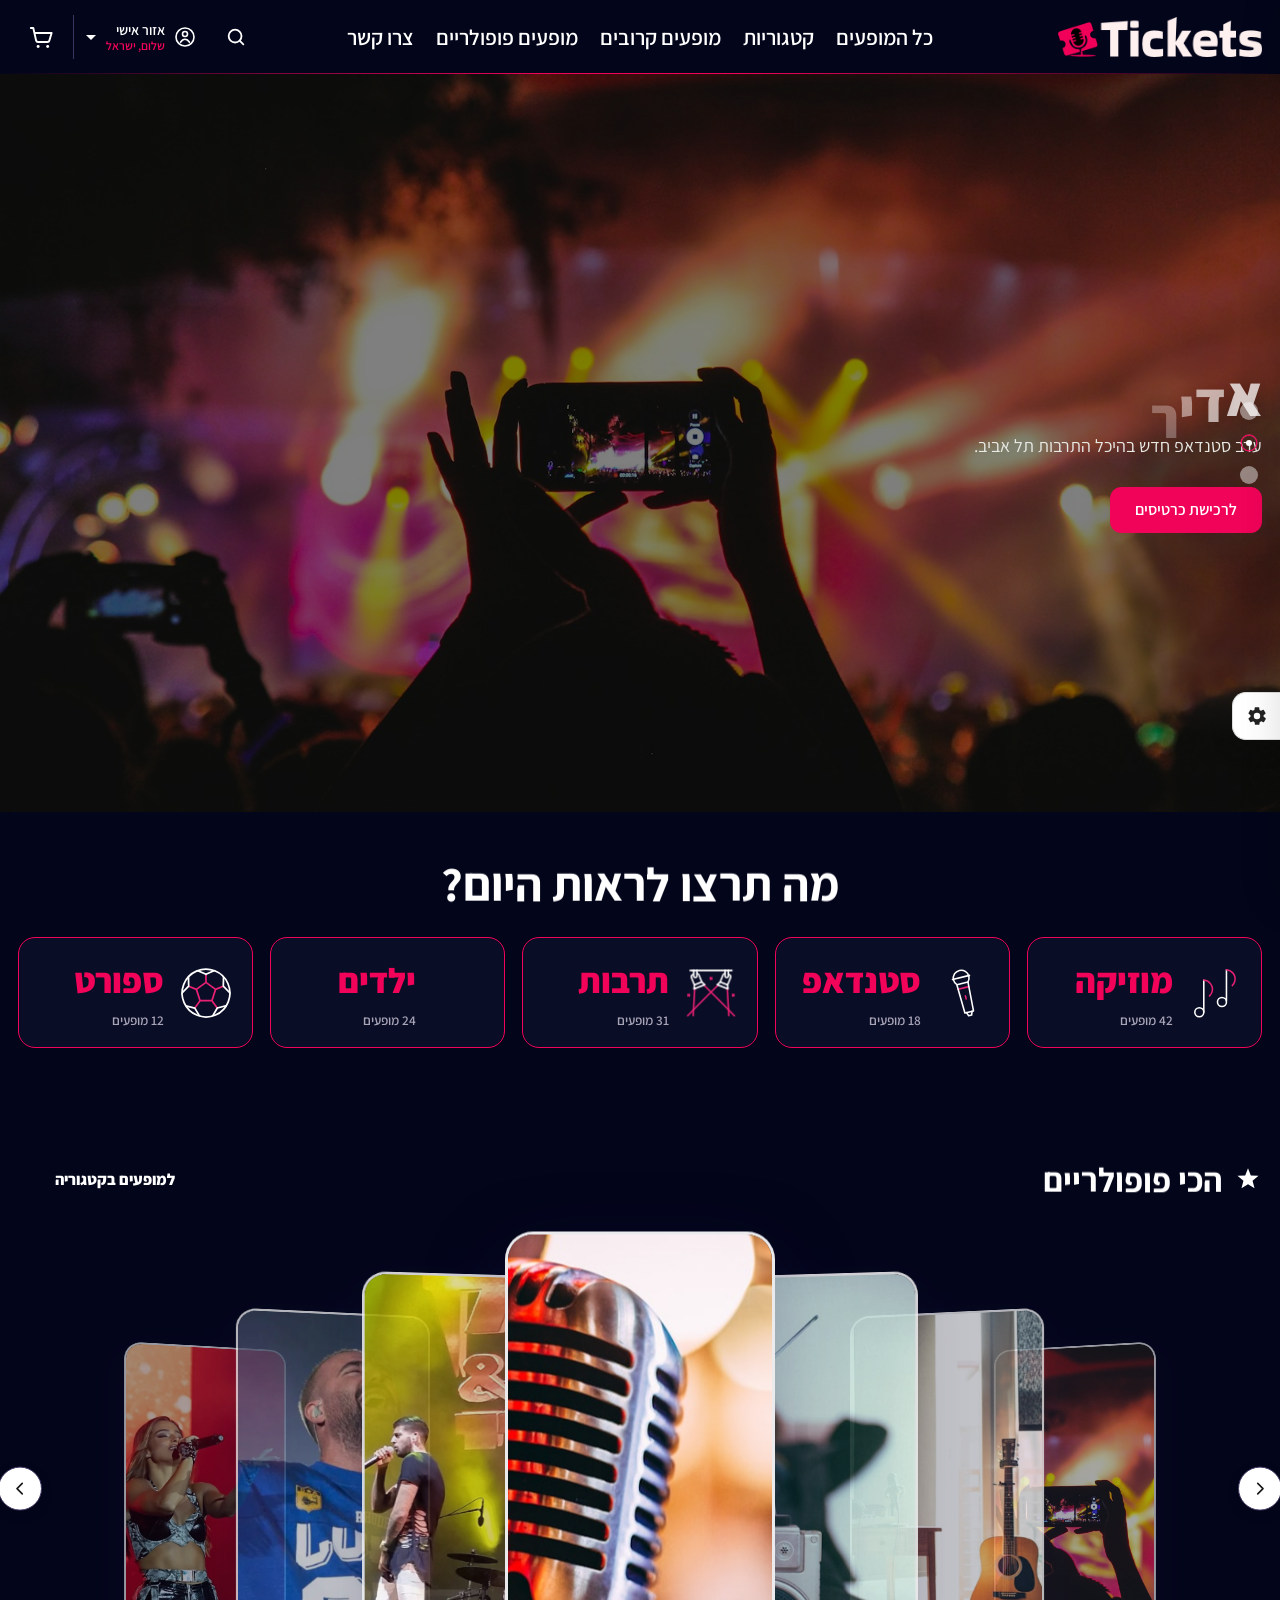
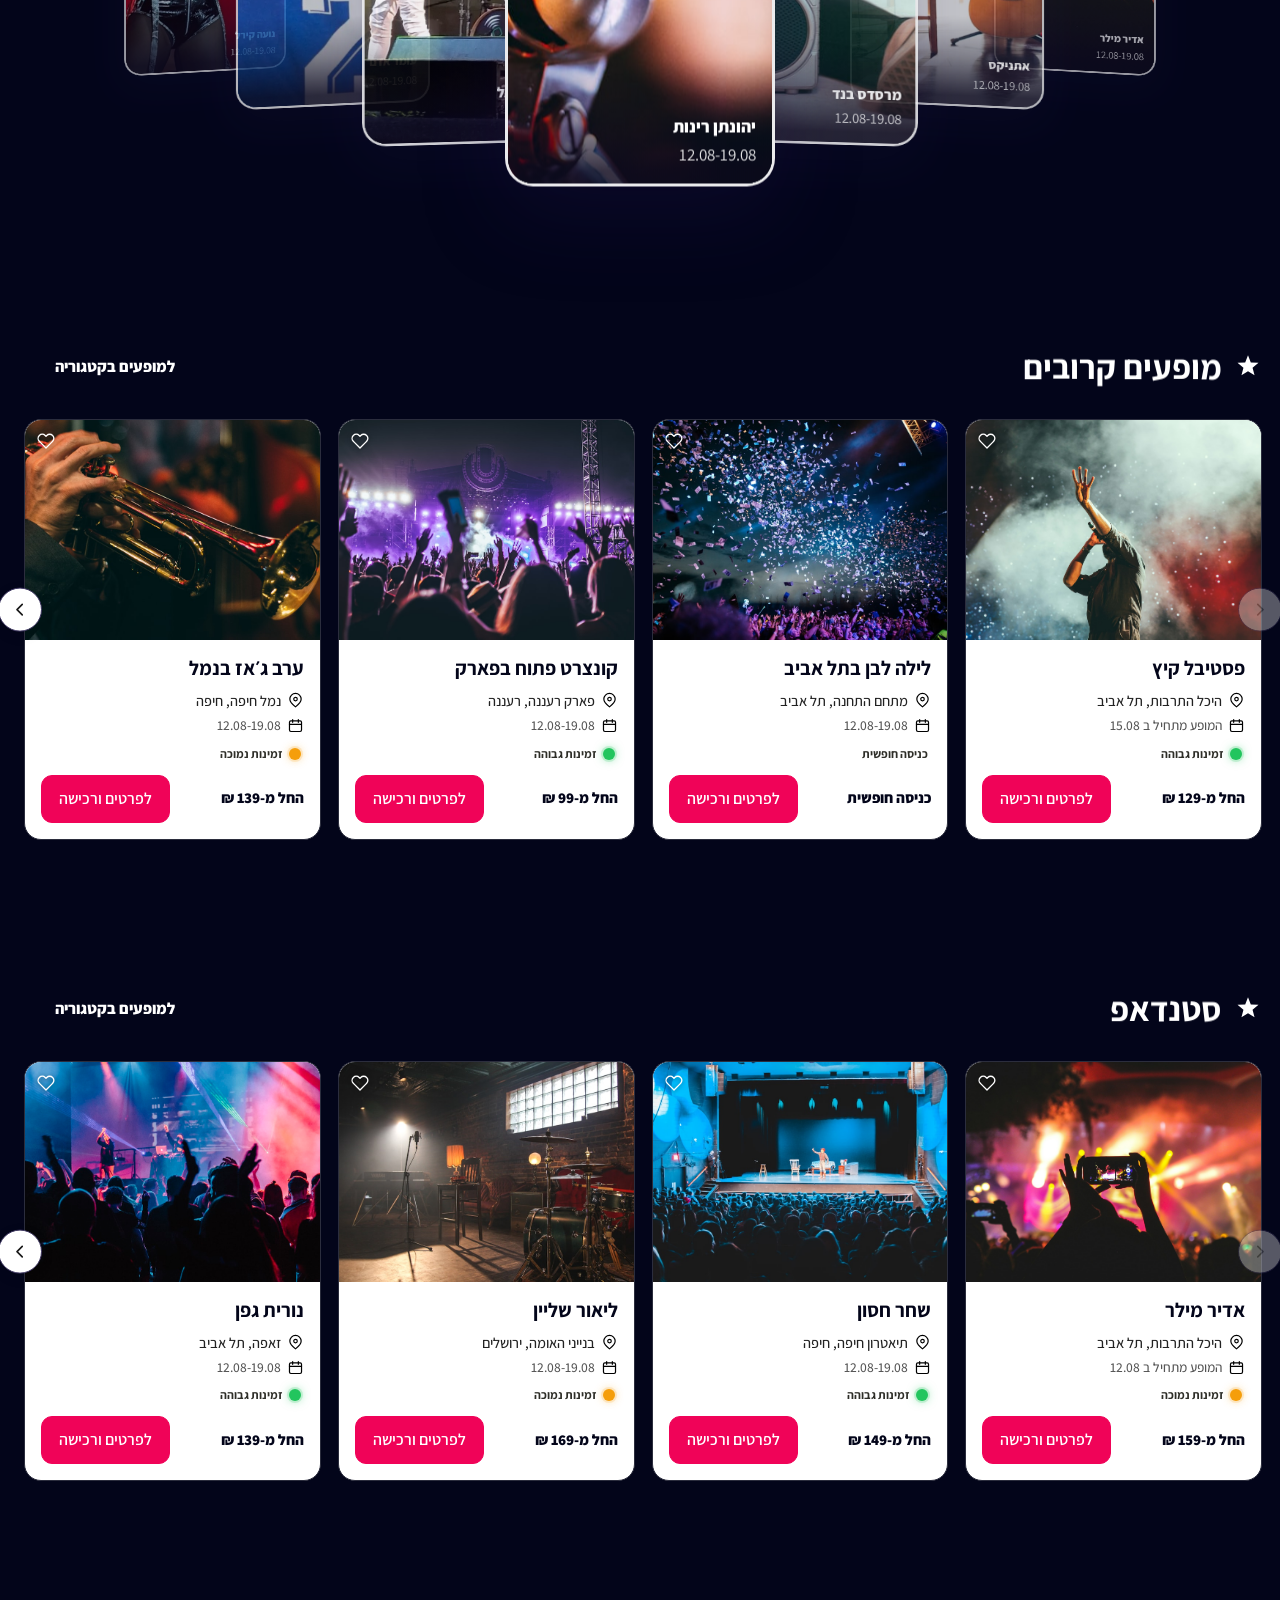
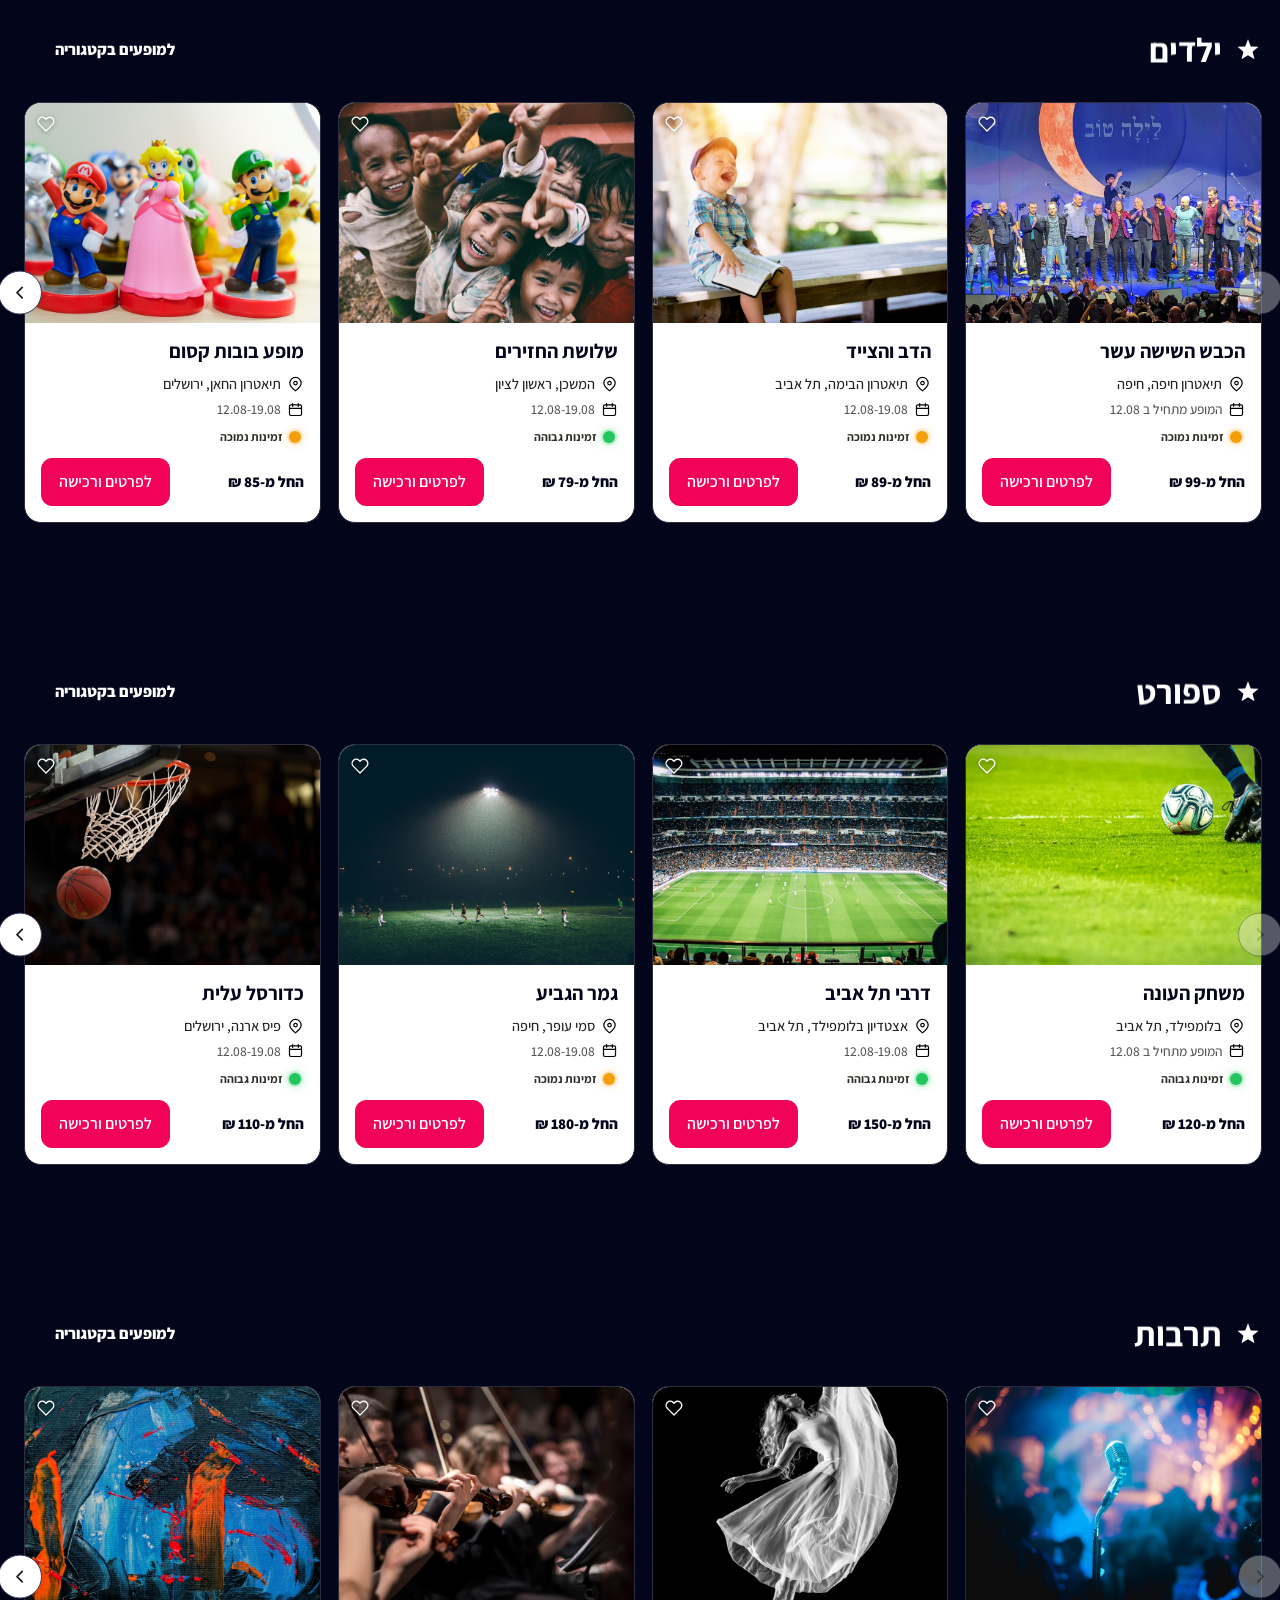
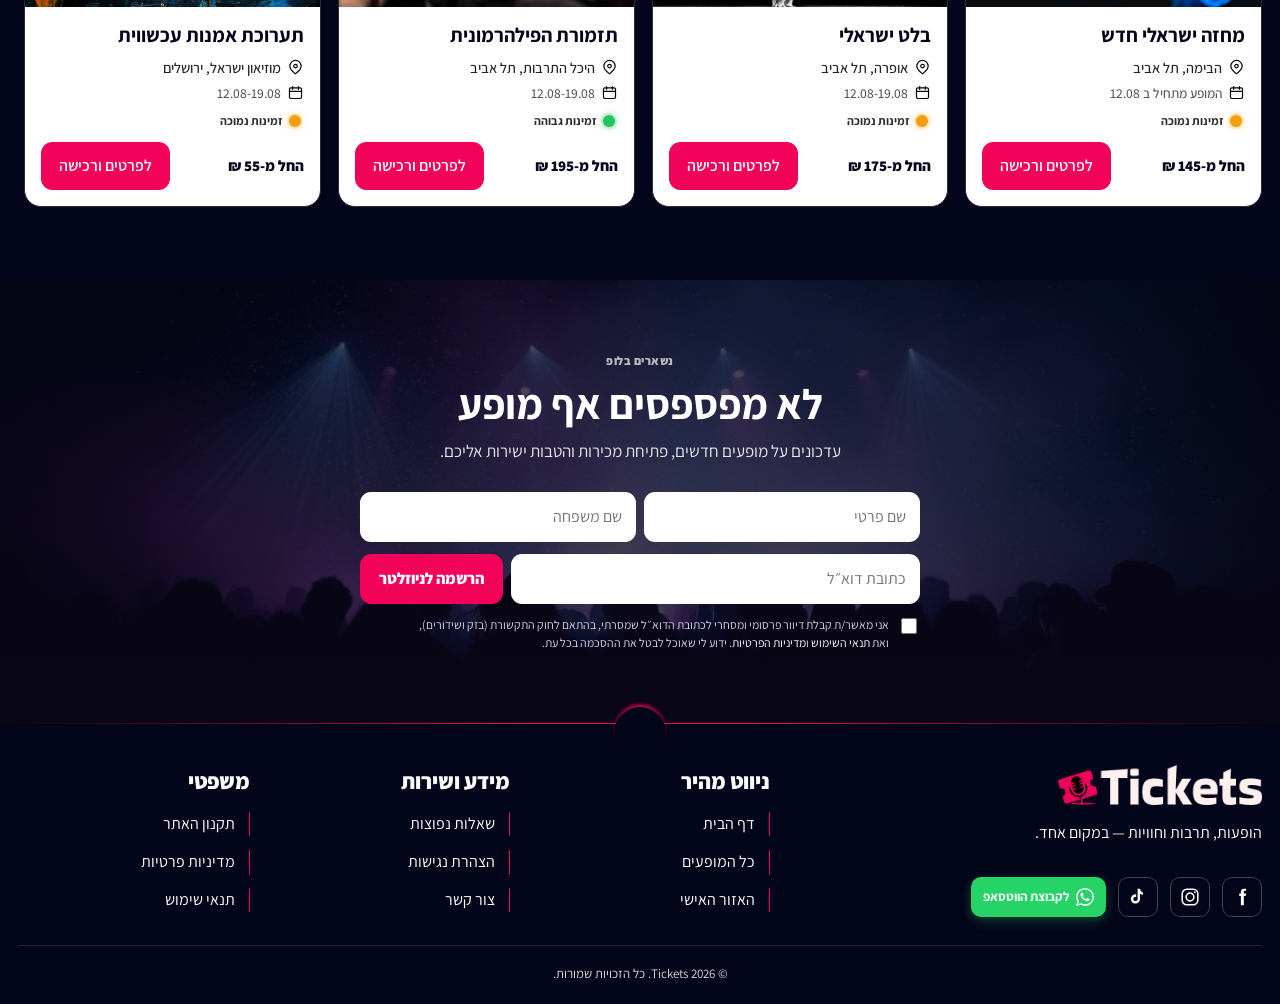
==== commit d8859471: "Rebuild venue seat map and polish checkout flow UX. Polar wedge placement with row numbering and orp" ====
--- a/index.html
+++ b/index.html
@@ -31,7 +31,8 @@
     light: "assets/images/logowhite.png",
     pink: "assets/images/logo-pink.png",
     gradient: "assets/images/logo-gradient.png",
-    cutout: "assets/images/logo-cutout.png"
+    cutout: "assets/images/logo-cutout.png",
+    tickets: "assets/images/logo-tickets.png"
   };
   var logoId = "cutout";
   try {
@@ -62,8 +63,8 @@
     --carousel-heading-b:#ffffff;--carousel-btn-b:#f00358;--chrome-bg:#03051A;--soft:#1d1640;
   }
 </style>
-<link rel="stylesheet" href="css/styles.css">
-<link rel="stylesheet" href="css/seats-hall.css">
+<link rel="stylesheet" href="css/styles.css?v=form-titles1">
+<link rel="stylesheet" href="css/seats-hall.css?v=crisp-zoom1">
 <link rel="stylesheet" href="css/home2.css">
 <link rel="stylesheet" href="css/home3.css">
 <link rel="stylesheet" href="css/theme-options.css">
@@ -397,7 +398,195 @@
 
 <section class="screen" id="events"><section class="page-hero"><video class="page-hero-video" autoplay muted loop playsinline preload="metadata" poster="assets/hero/events-bg.png" aria-hidden="true"><source src="assets/hero/events-bg.mp4" type="video/mp4"></video><div class="container"><nav class="breadcrumbs" aria-label="פירורי לחם"><a href="#home" data-route="home">דף הבית</a><span class="breadcrumb-sep" aria-hidden="true">/</span><span aria-current="page">המופעים</span></nav><h1>המופעים</h1><p>סינון מדויק ותוצאות שקל לסרוק.</p></div></section><div class="container events-layout"><div class="results-toolbar"><div><h2><span id="resultsCount">12</span> מופעים</h2></div></div><div class="events-filters-row"><div class="active-filters" id="eventsDateFilters" role="group" aria-label="סינון לפי תאריך"><button type="button" class="filter-chip active" data-events-range="all">הכל</button><button type="button" class="filter-chip" data-events-range="today">היום</button><button type="button" class="filter-chip" data-events-range="week">השבוע</button><button type="button" class="filter-chip" data-events-range="month">החודש</button></div><select class="btn secondary events-sort-select"><option>מיון: מומלצים</option><option>תאריך קרוב</option><option>מחיר נמוך</option></select></div><div class="results-grid" id="eventsGrid"></div><div class="load-more-wrap"><button class="btn secondary" id="loadMoreEvents" type="button">טען עוד</button><button class="btn secondary" id="loadAllEvents" type="button">טען הכל</button></div></div></section>
 
-<section class="screen" id="event"><section class="event-hero" id="eventHero"><video class="event-hero-video" autoplay muted loop playsinline preload="metadata" aria-hidden="true"><source src="assets/hero/event-bg.mp4" type="video/mp4"></video><div class="container event-hero-grid"><div class="event-hero-copy"><span class="event-hero-badge" id="eventHeroBadge" hidden>המכירה בקרוב</span><nav class="breadcrumbs" id="eventBreadcrumbs" aria-label="פירורי לחם"><a href="#home" data-route="home">דף הבית</a><span class="breadcrumb-sep" aria-hidden="true">/</span><a href="#events" data-route="events">המופעים</a><span class="breadcrumb-sep" aria-hidden="true">/</span><span aria-current="page" id="eventBreadcrumbCurrent">עידן רייכל</span></nav><h1>עידן רייכל</h1><p>מופע חדש ומרגש עם הלהיטים האהובים.</p><div class="event-hero-meta"><ul class="event-hero-meta-list"><li class="event-hero-meta-item"><img src="assets/icons/calendar.svg" alt="" aria-hidden="true"><span>12/08/2026 - 22/08/2026</span></li></ul></div><div class="event-hero-countdown" id="eventHeroCountdown" hidden></div></div><div class="event-poster event-poster-slider" id="eventPosterSlider" aria-roledescription="carousel" aria-label="גלריית מופע"><div class="event-poster-viewport"><div class="event-poster-track" id="eventPosterTrack"></div></div><div class="event-poster-dots" id="eventPosterDots" role="tablist" aria-label="ניווט תמונות"></div></div></div></section><div class="container event-layout"><section class="content-card"><div class="event-tabs" role="tablist"><button class="event-tab active" data-tab="dates"><img src="assets/icons/calendar.svg" alt="" aria-hidden="true"><span>מועדים</span></button><button class="event-tab" data-tab="info"><img src="assets/icons/info.svg" alt="" aria-hidden="true"><span>על המופע</span></button><button class="event-tab" data-tab="important"><img src="assets/icons/location.svg" alt="" aria-hidden="true"><span>דרכי הגעה</span></button><button class="event-tab" data-tab="rules"><img src="assets/icons/clipboard.svg" alt="" aria-hidden="true"><span>תקנון</span></button></div><div class="tab-panel active" data-panel="dates"><h2 id="eventDatesTitle">בחירת מועד</h2><div id="showDates"></div></div><div class="tab-panel" data-panel="info"><h2>מידע חשוב</h2><dl class="important-list"><div><dt>פתיחת דלתות</dt><dd>20:00</dd></div><div><dt>משך המופע</dt><dd>75 דקות</dd></div><div><dt>סוג מופע</dt><dd>ישיבה</dd></div><div><dt>מגבלת גיל</dt><dd>ללא הגבלה</dd></div></dl><div class="info-split"><div class="info-copy" id="eventInfoCopy"><h2>אודות המופע</h2><div id="eventInfoBody"><p>עידן רייכל במופע חדש המשלב את מיטב הלהיטים, עיבודים חדשים והפקה מלאה. ערב מוזיקלי עשיר שחוצה סגנונות, עם אורחים מיוחדים ואווירה אינטימית על הבמה.</p><p>המופע נבנה כמסע בין שנים של יצירה: מהשירים שהפכו לקלאסיקה ישראלית ועד עיבודים עכשוויים שנוצרו במיוחד לערב הזה. ההפקה משלבת תאורה חיה, עיצוב במה מדויק ולהקה חמה שממלאת את האולם בנוכחות.</p><h3>מה מחכה לכם בערב</h3><ul class="info-points"><li>כ־90 דקות של מוזיקה חיה, כולל שירים מוכרים והפתעות</li><li>להקה מלאה ועיבודים חדשים שנכתבו למופע</li><li>אווירה קרובה לקהל, עם דגש על חוויה מוזיקלית נקייה</li><li>כניסה נוחה לפי אזורים ומושבים מסומנים באולם</li></ul><h3>למי זה מתאים</h3><p>לאוהבי מוזיקה ישראלית, זוגות, משפחות וקהל שמחפש ערב במה איכותי — בין אם אתם מכירים כל מילה ובין אם זו הפעם הראשונה.</p><p class="info-note">טיפ: מומלץ להגיע כ־30–45 דקות לפני תחילת המופע כדי להספיק חניה, כניסה ומציאת המושבים בנחת.</p></div></div><div class="info-video"><iframe title="סרטון אודות המופע" src="https://www.youtube-nocookie.com/embed/dG3NAutpEoY?rel=0" loading="lazy" allow="accelerometer; autoplay; clipboard-write; encrypted-media; gyroscope; picture-in-picture; web-share" allowfullscreen referrerpolicy="strict-origin-when-cross-origin"></iframe></div></div></div><div class="tab-panel" data-panel="important"><div class="directions-block"><h2>דרכי הגעה לאמפי שוני, בנימינה</h2><div class="directions-grid"><div class="directions-copy"><div class="directions-section"><h3>כתובת:</h3><p>אמפי שוני (זאפה), פארק ז׳בוטינסקי, בנימינה־גבעת עדה, ישראל</p></div><div class="directions-section"><h3>הגעה ברכב:</h3><ul><li>האמפי ממוקם בפארק ז׳בוטינסקי, בין בנימינה לזיכרון יעקב.</li><li>חניה חינם ומסודרת למרגלות האמפי; במקום יש הכוונה בחניון.</li><li>מכביש 4: יציאה לבנימינה / זיכרון יעקב והמשך לפי השילוט לפארק ז׳בוטינסקי / אמפי שוני.</li><li>מכביש 70: יציאה לכיוון בנימינה והמשך לפי השילוט לאמפי שוני.</li><li>מומלץ לנווט ליעד ״חניה אמפי שוני״ להגעה ישירה לחניון.</li></ul></div><div class="directions-section"><h3>ניווט ברכב:</h3><p class="nav-links"><a href="https://waze.com/ul?q=%D7%97%D7%A0%D7%99%D7%94%20%D7%90%D7%9E%D7%A4%D7%99%20%D7%A9%D7%95%D7%A0%D7%99" target="_blank" rel="noopener">Waze</a><a href="https://www.google.com/maps/search/?api=1&amp;query=%D7%90%D7%9E%D7%A4%D7%99+%D7%A9%D7%95%D7%A0%D7%99+%D7%91%D7%A0%D7%99%D7%9E%D7%99%D7%A0%D7%94" target="_blank" rel="noopener">Google Maps</a></p></div><div class="directions-section"><h3>תחבורה ציבורית:</h3><ul><li>תחנת רכבת בנימינה קרובה; ממנה ניתן להמשיך באוטובוס מקומי או במונית.</li><li>קווי אוטובוס עירוניים ובינעירוניים מגיעים לאזור בנימינה וזיכרון יעקב.</li><li>עצירות קרובות: בנימינה מרכז · כניסה לפארק ז׳בוטינסקי.</li></ul></div><div class="directions-section"><h3>תכנון מסלול בתחבורה ציבורית:</h3><p class="nav-links"><a href="https://moovitapp.com/?lang=he" target="_blank" rel="noopener">Moovit</a></p></div><div class="directions-section"><h3>טיפ לניווט מהיר:</h3><p>חפשו ״אמפי שוני בנימינה״ או ״חניה אמפי שוני״ ב־Waze או ב־Google Maps כדי להגיע בקלות ובמהירות.</p></div></div><div class="directions-map"><a class="map-open-btn" href="https://www.google.com/maps/search/?api=1&amp;query=%D7%90%D7%9E%D7%A4%D7%99+%D7%A9%D7%95%D7%A0%D7%99+%D7%91%D7%A0%D7%99%D7%9E%D7%99%D7%A0%D7%94" target="_blank" rel="noopener">פתח במפות Google</a><iframe title="מפת אמפי שוני בנימינה" loading="lazy" referrerpolicy="no-referrer-when-downgrade" src="https://maps.google.com/maps?q=%D7%90%D7%9E%D7%A4%D7%99+%D7%A9%D7%95%D7%A0%D7%99+%D7%91%D7%A0%D7%99%D7%9E%D7%99%D7%A0%D7%94&amp;hl=he&amp;z=15&amp;output=embed"></iframe></div></div></div></div><div class="tab-panel" data-panel="rules"><article class="event-rules-content"><p class="legal-updated">עודכן לאחרונה: אוגוסט 2026 · תקנון דמו לרכישת כרטיסים</p>
+<section class="screen" id="event"><section class="event-hero" id="eventHero"><video class="event-hero-video" autoplay muted loop playsinline preload="metadata" aria-hidden="true"><source src="assets/hero/event-bg.mp4" type="video/mp4"></video><div class="container event-hero-grid"><div class="event-hero-copy"><span class="event-hero-badge" id="eventHeroBadge" hidden>המכירה בקרוב</span><nav class="breadcrumbs" id="eventBreadcrumbs" aria-label="פירורי לחם"><a href="#home" data-route="home">דף הבית</a><span class="breadcrumb-sep" aria-hidden="true">/</span><a href="#events" data-route="events">המופעים</a><span class="breadcrumb-sep" aria-hidden="true">/</span><span aria-current="page" id="eventBreadcrumbCurrent">עידן רייכל</span></nav><h1>עידן רייכל</h1><div class="event-hero-blurb" id="eventHeroBlurb"><p class="event-hero-blurb-text" id="eventHeroBlurbText">מופע חדש ומרגש עם הלהיטים האהובים. ערב מוזיקלי עשיר שחוצה סגנונות, עם הפקה מלאה, תאורה חיה ואווירה אינטימית על הבמה. מתאים לקהל רחב — זוגות, משפחות ואוהבי מוזיקה ישראלית שמחפשים חוויית במה חמה ומדויקת. ההפקה משלבת להקה חיה, עיבודים חדשים ונוכחות במה שממלאת את האולם מהשיר הראשון ועד סוף הערב. בחרו מועד והמשיכו לבחירת אזור ומושבים להשלמת חוויית הרכישה.</p><button type="button" class="event-hero-readmore" id="eventHeroReadMore" aria-expanded="false" aria-controls="eventHeroBlurbText" onclick="toggleEventHeroBlurb(event)">קרא עוד</button></div><div class="event-hero-meta"><ul class="event-hero-meta-list"><li class="event-hero-meta-item"><img src="assets/icons/calendar.svg" alt="" aria-hidden="true"><span>12/08/2026 - 22/08/2026</span></li></ul></div><div class="event-hero-countdown" id="eventHeroCountdown" hidden></div></div><div class="event-poster event-poster-slider" id="eventPosterSlider" aria-roledescription="carousel" aria-label="גלריית מופע"><div class="event-poster-viewport"><div class="event-poster-track" id="eventPosterTrack"></div></div><div class="event-poster-dots" id="eventPosterDots" role="tablist" aria-label="ניווט תמונות"></div></div></div></section><div class="container event-layout"><section class="content-card"><div class="event-dates-only"><h2 id="eventDatesTitle">בחירת מועד</h2><div id="showDates"></div></div></section><aside class="content-card summary-card" id="eventSidebar" hidden><div id="eventInterestBox"><form id="eventInterestForm" class="interest-form"><span class="kicker">השארת פרטים</span><h2 class="interest-heading">מתעניין במופע <span id="interestShowName"></span></h2><label>שם מלא<input required name="name" autocomplete="name" placeholder="ישראל ישראלי"></label><label>נייד<input required name="phone" type="tel" autocomplete="tel" placeholder="050-0000000"></label><label>אימייל <small>(לא חובה)</small><input name="email" type="email" autocomplete="email" placeholder="israel@example.com"></label><button class="btn primary wide" type="submit">עדכנו אותי</button></form></div></aside></div><section class="related-section container"><div class="section-header"><div class="heading-icon"><img class="section-star" src="assets/icons/star.svg" alt=""><h2>מופעים קשורים</h2></div></div><div class="event-grid" id="relatedEvents"></div></section></section>
+
+<section class="screen" id="seats"><section class="event-hero"><video class="event-hero-video" autoplay muted loop playsinline preload="metadata" aria-hidden="true"><source src="assets/hero/event-bg.mp4" type="video/mp4"></video><div class="container event-hero-grid"><div><nav class="breadcrumbs" aria-label="פירורי לחם"><a href="#home" data-route="home">דף הבית</a><span class="breadcrumb-sep" aria-hidden="true">/</span><a href="#event" data-route="event">עידן רייכל</a><span class="breadcrumb-sep" aria-hidden="true">/</span><span aria-current="page">בחירת אזור</span></nav><h1>עידן רייכל</h1><div class="event-hero-meta"><ul class="event-hero-meta-list"><li class="event-hero-meta-item"><img src="assets/icons/location.svg" alt="" aria-hidden="true"><span>אמפי שוני, בנימינה</span></li><li class="event-hero-meta-item"><img src="assets/icons/clock.svg" alt="" aria-hidden="true"><span>21:00</span></li><li class="event-hero-meta-item"><img src="assets/icons/calendar.svg" alt="" aria-hidden="true"><span>12.08.2026</span></li></ul></div><button class="btn light-btn" data-route="event">שינוי מועד</button></div><div class="event-poster event-poster-slider" aria-roledescription="carousel" aria-label="גלריית מופע"><div class="event-poster-viewport"><div class="event-poster-track"></div></div><div class="event-poster-dots" role="tablist" aria-label="ניווט תמונות"></div></div></div></section>
+<div class="seats-page"><div class="container seats-shell" id="seatsShell" data-seats-step="stage">
+
+<!-- Step 1: choose stage/zone -->
+<section class="content-card seats-map-card seats-map-full" id="stagePickStep">
+  <div class="seats-map-header">
+    <div class="seats-map-toolbar">
+      <div>
+        <h2 class="seats-map-title">בחירת אזור באולם</h2>
+        <p class="seats-step-hint">בחרו אזור כדי להמשיך לבחירת מושבים בתוכו</p>
+      </div>
+      <div class="seats-zoom venue-fan-zoom-bar" role="group" aria-label="זום מפת אזורים">
+        <button type="button" class="btn secondary" id="stageZoomOut" aria-label="הקטנה">−</button>
+        <span id="stageZoomLabel">100%</span>
+        <button type="button" class="btn secondary" id="stageZoomIn" aria-label="הגדלה">+</button>
+        <button type="button" class="btn secondary" id="stageZoomReset" aria-label="איפוס זום">איפוס</button>
+      </div>
+    </div>
+  </div>
+  <div class="venue-fan-chrome">
+      <div class="venue-fan-viewport" id="stageFanViewport">
+        <div class="venue-fan-zoom-target" id="stageFanZoomTarget">
+          <div class="stage-schematic venue-fan-map" id="stageSchematic" role="list" aria-label="מפת אזורים באולם">
+            <svg class="venue-fan-svg" viewBox="0 0 1000 540" xmlns="http://www.w3.org/2000/svg" aria-hidden="false">
+        <path class="venue-fan-stage" d="M 402.2757,95.5550 A 104,104 0 0,0 597.7243,95.5550 L 530.0702,70.9446 A 32,32 0 0,1 469.9298,70.9446 Z"/>
+        <text class="venue-fan-stage-label" x="500" y="116" text-anchor="middle" dominant-baseline="middle">במה</text>
+
+        <!-- Inner ring: אולם — columns 1–3 available, 4–5 sold out -->
+        <g class="stage-zone" data-stage-id="hall-1" data-available="1" data-price="240" role="listitem" tabindex="0" aria-label="אולם, ₪190 עד ₪299">
+          <path d="M 260.3784,147.2151 A 255,255 0 0,0 329.3717,249.5019 L 429.7413,138.0302 A 105,105 0 0,1 401.3323,95.9121 Z"/>
+          <text class="zone-label" x="350.8" y="160.7" text-anchor="middle">
+            <tspan class="zone-name" x="350.8" dy="0">אולם</tspan>
+            <tspan class="zone-price" x="350.8" dy="22" direction="ltr">₪190–₪299</tspan>
+          </text>
+        </g>
+        <g class="stage-zone" data-stage-id="hall-2" data-available="1" data-price="240" role="listitem" tabindex="0" aria-label="אולם, ₪190 עד ₪299">
+          <path d="M 329.3717,249.5019 A 255,255 0 0,0 438.3099,307.4254 L 474.5982,161.8811 A 105,105 0 0,1 429.7413,138.0302 Z"/>
+          <text class="zone-label" x="415.5" y="218.9" text-anchor="middle">
+            <tspan class="zone-name" x="415.5" dy="0">אולם</tspan>
+            <tspan class="zone-price" x="415.5" dy="22" direction="ltr">₪190–₪299</tspan>
+          </text>
+        </g>
+        <g class="stage-zone" data-stage-id="hall-3" data-available="1" data-price="240" role="listitem" tabindex="0" aria-label="אולם, ₪190 עד ₪299">
+          <path d="M 438.3099,307.4254 A 255,255 0 0,0 561.6901,307.4254 L 525.4018,161.8811 A 105,105 0 0,1 474.5982,161.8811 Z"/>
+          <text class="zone-label" x="500" y="240" text-anchor="middle">
+            <tspan class="zone-name" x="500" dy="0">אולם</tspan>
+            <tspan class="zone-price" x="500" dy="22" direction="ltr">₪190–₪299</tspan>
+          </text>
+        </g>
+        <g class="stage-zone is-sold" data-stage-id="hall-4" data-available="0" role="listitem" aria-disabled="true" aria-label="אולם, אזל">
+          <path d="M 561.6901,307.4254 A 255,255 0 0,0 670.6283,249.5019 L 570.2587,138.0302 A 105,105 0 0,1 525.4018,161.8811 Z"/>
+          <text class="zone-label" x="584.5" y="218.9" text-anchor="middle">
+            <tspan class="zone-name" x="584.5" dy="0">אולם</tspan>
+            <tspan class="zone-price" x="584.5" dy="22">אזל</tspan>
+          </text>
+        </g>
+        <g class="stage-zone is-sold" data-stage-id="hall-5" data-available="0" role="listitem" aria-disabled="true" aria-label="אולם, אזל">
+          <path d="M 670.6283,249.5019 A 255,255 0 0,0 739.6216,147.2151 L 598.6677,95.9121 A 105,105 0 0,1 570.2587,138.0302 Z"/>
+          <text class="zone-label" x="649.2" y="160.7" text-anchor="middle">
+            <tspan class="zone-name" x="649.2" dy="0">אולם</tspan>
+            <tspan class="zone-price" x="649.2" dy="22">אזל</tspan>
+          </text>
+        </g>
+
+        <!-- Outer ring: יציע -->
+        <g class="stage-zone" data-stage-id="balcony-1" data-available="1" data-price="180" role="listitem" tabindex="0" aria-label="יציע, ₪130 עד ₪259">
+          <path d="M 91.2337,208.7788 A 435,435 0 0,0 208.9282,383.2680 L 319.3347,260.6491 A 270,270 0 0,1 246.2830,152.3454 Z"/>
+          <text class="zone-label" x="207.8" y="257.1" text-anchor="middle">
+            <tspan class="zone-name" x="207.8" dy="0">יציע</tspan>
+            <tspan class="zone-price" x="207.8" dy="22" direction="ltr">₪130–₪259</tspan>
+          </text>
+        </g>
+        <g class="stage-zone" data-stage-id="balcony-2" data-available="1" data-price="180" role="listitem" tabindex="0" aria-label="יציע, ₪130 עד ₪259">
+          <path d="M 208.9282,383.2680 A 435,435 0 0,0 394.7640,482.0786 L 434.6811,321.9798 A 270,270 0 0,1 319.3347,260.6491 Z"/>
+          <text class="zone-label" x="334.5" y="371.2" text-anchor="middle">
+            <tspan class="zone-name" x="334.5" dy="0">יציע</tspan>
+            <tspan class="zone-price" x="334.5" dy="22" direction="ltr">₪130–₪259</tspan>
+          </text>
+        </g>
+        <g class="stage-zone" data-stage-id="balcony-3" data-available="1" data-price="180" role="listitem" tabindex="0" aria-label="יציע, ₪130 עד ₪259">
+          <path d="M 394.7640,482.0786 A 435,435 0 0,0 605.2360,482.0786 L 565.3189,321.9798 A 270,270 0 0,1 434.6811,321.9798 Z"/>
+          <text class="zone-label" x="500" y="412.5" text-anchor="middle">
+            <tspan class="zone-name" x="500" dy="0">יציע</tspan>
+            <tspan class="zone-price" x="500" dy="22" direction="ltr">₪130–₪259</tspan>
+          </text>
+        </g>
+        <g class="stage-zone is-sold" data-stage-id="balcony-4" data-available="0" role="listitem" aria-disabled="true" aria-label="יציע, אזל">
+          <path d="M 605.2360,482.0786 A 435,435 0 0,0 791.0718,383.2680 L 680.6653,260.6491 A 270,270 0 0,1 565.3189,321.9798 Z"/>
+          <text class="zone-label" x="665.5" y="371.2" text-anchor="middle">
+            <tspan class="zone-name" x="665.5" dy="0">יציע</tspan>
+            <tspan class="zone-price" x="665.5" dy="22">אזל</tspan>
+          </text>
+        </g>
+        <g class="stage-zone is-sold" data-stage-id="balcony-5" data-available="0" role="listitem" aria-disabled="true" aria-label="יציע, אזל">
+          <path d="M 791.0718,383.2680 A 435,435 0 0,0 908.7663,208.7788 L 753.7170,152.3454 A 270,270 0 0,1 680.6653,260.6491 Z"/>
+          <text class="zone-label" x="792.2" y="257.1" text-anchor="middle">
+            <tspan class="zone-name" x="792.2" dy="0">יציע</tspan>
+            <tspan class="zone-price" x="792.2" dy="22">אזל</tspan>
+          </text>
+        </g>
+            </svg>
+          </div>
+        </div>
+      </div>
+  </div>
+</section>
+
+<aside class="content-card stage-pick-aside" id="stagePickAside" aria-label="מקרא אזורים">
+  <div class="stage-pick-aside-head">
+    <h2>בחירת אזור</h2>
+  </div>
+  <p class="stage-pick-aside-lead">בחרו אזור כהה במפה כדי להמשיך לבחירת מושבים.</p>
+  <div class="price-tiers stage-pick-legend">
+    <span class="legend-title">מקרא</span>
+    <div class="stage-legend price-legend" role="group" aria-label="מקרא אזורים">
+      <span class="seat-legend-item"><i class="stage-swatch is-open" aria-hidden="true"></i>אזור זמין לרכישה</span>
+      <span class="seat-legend-item"><i class="stage-swatch is-sold" aria-hidden="true"></i>אזור שאזל</span>
+    </div>
+  </div>
+  <p class="meta">אזורים אפורים אזלו ואינם ניתנים לבחירה.</p>
+</aside>
+
+<!-- Step 2: seats inside selected stage -->
+<section class="content-card seats-map-card seats-map-full" id="seatPickStep" hidden>
+<div class="seats-map-header">
+<div class="seats-map-toolbar">
+<div>
+<button type="button" class="btn secondary seats-back-stages" id="backToStages">← חזרה לבחירת אזור</button>
+<h2 class="seats-map-title">בחירת מושבים · <span id="activeStageLabel">אולם</span></h2>
+<div class="seats-legend-row">
+<div class="price-tiers"><span class="legend-title">מקרא מושבים</span>
+<div class="price-legend" role="group" aria-label="מקרא">
+<span class="seat-legend-item"><i class="seat-dot is-taken"></i>תפוס</span>
+<span class="seat-legend-item"><i class="seat-dot is-free"></i>פנוי</span>
+<span class="seat-legend-item"><i class="seat-dot is-selected"></i>נבחר</span>
+<button type="button" class="accessible-legend-btn" id="accessibleFilterBtn" aria-pressed="false"><span aria-hidden="true">♿</span> מושבים נגישים</button>
+</div></div>
+</div>
+</div>
+<div class="seats-zoom" role="group" aria-label="זום מפת אולם">
+<button type="button" class="btn secondary" id="seatsFullscreen" aria-label="מסך מלא" title="מסך מלא">⛶</button>
+<button type="button" class="btn secondary" id="seatsZoomOut" aria-label="הקטנה">−</button>
+<span id="seatsZoomLabel">100%</span>
+<button type="button" class="btn secondary" id="seatsZoomIn" aria-label="הגדלה">+</button>
+<button type="button" class="btn secondary" id="seatsZoomReset" aria-label="איפוס זום">איפוס</button>
+</div>
+</div>
+</div>
+<div class="hall-viewport" id="hallViewport">
+<div class="hall-canvas hall-canvas-venue" id="hallCanvas">
+  <div class="venue-seat-scene" id="venueSeatScene">
+    <!-- context SVG cloned from area map at runtime -->
+    <div class="venue-active-layer" id="venueActiveLayer" hidden>
+      <div class="hall-block hall-block-wedge" id="activeSeatBlock" data-price="185"></div>
+    </div>
+  </div>
+</div>
+</div>
+</section>
+
+
+<section class="content-card seats-event-accordion" id="seatsEventAccordion" aria-label="מידע על המופע">
+  <div class="seats-acc" data-acc="info">
+    <button type="button" class="seats-acc-toggle" aria-expanded="false">
+      <span class="seats-acc-title"><img src="assets/icons/info.svg" alt="" aria-hidden="true">על המופע</span>
+      <span class="seats-acc-arrow" aria-hidden="true"></span>
+    </button>
+    <div class="seats-acc-panel" hidden>
+      <h2>מידע חשוב</h2><dl class="important-list"><div><dt>פתיחת דלתות</dt><dd>20:00</dd></div><div><dt>משך המופע</dt><dd>75 דקות</dd></div><div><dt>סוג מופע</dt><dd>ישיבה</dd></div><div><dt>מגבלת גיל</dt><dd>ללא הגבלה</dd></div></dl><div class="info-split"><div class="info-copy" id="eventInfoCopy"><h2>אודות המופע</h2><div id="eventInfoBody"><p>עידן רייכל במופע חדש המשלב את מיטב הלהיטים, עיבודים חדשים והפקה מלאה. ערב מוזיקלי עשיר שחוצה סגנונות, עם אורחים מיוחדים ואווירה אינטימית על הבמה.</p><p>המופע נבנה כמסע בין שנים של יצירה: מהשירים שהפכו לקלאסיקה ישראלית ועד עיבודים עכשוויים שנוצרו במיוחד לערב הזה. ההפקה משלבת תאורה חיה, עיצוב במה מדויק ולהקה חמה שממלאת את האולם בנוכחות.</p><h3>מה מחכה לכם בערב</h3><ul class="info-points"><li>כ־90 דקות של מוזיקה חיה, כולל שירים מוכרים והפתעות</li><li>להקה מלאה ועיבודים חדשים שנכתבו למופע</li><li>אווירה קרובה לקהל, עם דגש על חוויה מוזיקלית נקייה</li><li>כניסה נוחה לפי אזורים ומושבים מסומנים באולם</li></ul><h3>למי זה מתאים</h3><p>לאוהבי מוזיקה ישראלית, זוגות, משפחות וקהל שמחפש ערב במה איכותי — בין אם אתם מכירים כל מילה ובין אם זו הפעם הראשונה.</p><p class="info-note">טיפ: מומלץ להגיע כ־30–45 דקות לפני תחילת המופע כדי להספיק חניה, כניסה ומציאת המושבים בנחת.</p></div></div><div class="info-video"><iframe title="סרטון אודות המופע" data-src="https://www.youtube-nocookie.com/embed/dG3NAutpEoY?rel=0" src="about:blank" loading="lazy" allow="accelerometer; autoplay; clipboard-write; encrypted-media; gyroscope; picture-in-picture; web-share" allowfullscreen referrerpolicy="strict-origin-when-cross-origin"></iframe></div></div>
+    </div>
+  </div>
+  <div class="seats-acc" data-acc="directions">
+    <button type="button" class="seats-acc-toggle" aria-expanded="false">
+      <span class="seats-acc-title"><img src="assets/icons/location.svg" alt="" aria-hidden="true">דרכי הגעה</span>
+      <span class="seats-acc-arrow" aria-hidden="true"></span>
+    </button>
+    <div class="seats-acc-panel" hidden>
+      <div class="directions-block"><h2>דרכי הגעה לאמפי שוני, בנימינה</h2><div class="directions-grid"><div class="directions-copy"><div class="directions-section"><h3>כתובת:</h3><p>אמפי שוני (זאפה), פארק ז׳בוטינסקי, בנימינה־גבעת עדה, ישראל</p></div><div class="directions-section"><h3>הגעה ברכב:</h3><ul><li>האמפי ממוקם בפארק ז׳בוטינסקי, בין בנימינה לזיכרון יעקב.</li><li>חניה חינם ומסודרת למרגלות האמפי; במקום יש הכוונה בחניון.</li><li>מכביש 4: יציאה לבנימינה / זיכרון יעקב והמשך לפי השילוט לפארק ז׳בוטינסקי / אמפי שוני.</li><li>מכביש 70: יציאה לכיוון בנימינה והמשך לפי השילוט לאמפי שוני.</li><li>מומלץ לנווט ליעד ״חניה אמפי שוני״ להגעה ישירה לחניון.</li></ul></div><div class="directions-section"><h3>ניווט ברכב:</h3><p class="nav-links"><a href="https://waze.com/ul?q=%D7%97%D7%A0%D7%99%D7%94%20%D7%90%D7%9E%D7%A4%D7%99%20%D7%A9%D7%95%D7%A0%D7%99" target="_blank" rel="noopener">Waze</a><a href="https://www.google.com/maps/search/?api=1&amp;query=%D7%90%D7%9E%D7%A4%D7%99+%D7%A9%D7%95%D7%A0%D7%99+%D7%91%D7%A0%D7%99%D7%9E%D7%99%D7%A0%D7%94" target="_blank" rel="noopener">Google Maps</a></p></div><div class="directions-section"><h3>תחבורה ציבורית:</h3><ul><li>תחנת רכבת בנימינה קרובה; ממנה ניתן להמשיך באוטובוס מקומי או במונית.</li><li>קווי אוטובוס עירוניים ובינעירוניים מגיעים לאזור בנימינה וזיכרון יעקב.</li><li>עצירות קרובות: בנימינה מרכז · כניסה לפארק ז׳בוטינסקי.</li></ul></div><div class="directions-section"><h3>תכנון מסלול בתחבורה ציבורית:</h3><p class="nav-links"><a href="https://moovitapp.com/?lang=he" target="_blank" rel="noopener">Moovit</a></p></div><div class="directions-section"><h3>טיפ לניווט מהיר:</h3><p>חפשו ״אמפי שוני בנימינה״ או ״חניה אמפי שוני״ ב־Waze או ב־Google Maps כדי להגיע בקלות ובמהירות.</p></div></div><div class="directions-map"><a class="map-open-btn" href="https://www.google.com/maps/search/?api=1&amp;query=%D7%90%D7%9E%D7%A4%D7%99+%D7%A9%D7%95%D7%A0%D7%99+%D7%91%D7%A0%D7%99%D7%9E%D7%99%D7%A0%D7%94" target="_blank" rel="noopener">פתח במפות Google</a><iframe title="מפת אמפי שוני בנימינה" loading="lazy" referrerpolicy="no-referrer-when-downgrade" src="about:blank" data-src="https://maps.google.com/maps?q=%D7%90%D7%9E%D7%A4%D7%99+%D7%A9%D7%95%D7%A0%D7%99+%D7%91%D7%A0%D7%99%D7%9E%D7%99%D7%A0%D7%94&amp;hl=he&amp;z=15&amp;output=embed"></iframe></div></div></div>
+    </div>
+  </div>
+  <div class="seats-acc" data-acc="rules">
+    <button type="button" class="seats-acc-toggle" aria-expanded="false">
+      <span class="seats-acc-title"><img src="assets/icons/clipboard.svg" alt="" aria-hidden="true">תקנון</span>
+      <span class="seats-acc-arrow" aria-hidden="true"></span>
+    </button>
+    <div class="seats-acc-panel" hidden>
+      <article class="event-rules-content"><p class="legal-updated">עודכן לאחרונה: אוגוסט 2026 · תקנון דמו לרכישת כרטיסים</p>
 <h2>1. מבוא והסכמה</h2>
 <p>תקנון זה חל על רכישת כרטיסים למופעים, הופעות ואירועי תרבות המוצעים באמצעות פלטפורמת Ticket-S (להלן: "האתר" או "השירות"). השימוש באתר, יצירת הזמנה, תשלום או קבלת כרטיס דיגיטלי מהווים הסכמה מלאה לתנאי התקנון. אם אינכם מסכימים לתנאים — אין לבצע רכישה. התקנון נועד להבהיר את זכויות וחובות הרוכש, המארגן והפלטפורמה, ואת אופן הטיפול בהזמנות, ביטולים, כניסה לאולם ומקרים חריגים.</p>
 <p>התקנון הוא דמו לצורכי עיצוב והדגמה בלבד ואינו מהווה ייעוץ משפטי. בנוסח סופי ייחתם מסמך מחייב בהתאם לדין הישראלי ולמדיניות המארגן הספציפי של כל מופע. במקרה של סתירה בין תקנון כללי זה לבין תנאי מופע מסוים שפורסמו בעמוד האירוע — יגברו התנאים שפורסמו בעמוד אותו מופע, אלא אם צוין אחרת במפורש.</p>
@@ -435,138 +624,38 @@
 <h2>14. שינוי התקנון ודין חל</h2>
 <p>האתר רשאי לעדכן תקנון זה מעת לעת. הנוסח המחייב לגבי רכישה הוא זה שפורסם במועד השלמת התשלום, אלא אם עדכון נדרש מכוח דין. על התקנון יחולו דיני מדינת ישראל, וסמכות השיפוט תהיה בבתי המשפט המוסמכים בישראל, בכפוף לכל דין קוגנטי המגן על צרכנים.</p>
 <p>עם השלמת הרכישה מאשר הרוכש כי קרא את עיקרי התקנון, הבין את תנאי המופע הרלוונטיים, ומסכים לפעול לפיהם. תודה שבחרתם ב־Ticket-S — מאחלים לכם חוויה בטוחה ומהנה באולם.</p>
-</article></div></section><aside class="content-card summary-card" id="eventSidebar" hidden><div id="eventInterestBox"><form id="eventInterestForm" class="interest-form"><span class="kicker">השארת פרטים</span><h2 class="interest-heading">מתעניין במופע <span id="interestShowName"></span></h2><label>שם מלא<input required name="name" autocomplete="name" placeholder="ישראל ישראלי"></label><label>נייד<input required name="phone" type="tel" autocomplete="tel" placeholder="050-0000000"></label><label>אימייל <small>(לא חובה)</small><input name="email" type="email" autocomplete="email" placeholder="israel@example.com"></label><button class="btn primary wide" type="submit">עדכנו אותי</button></form></div></aside></div><section class="related-section container"><div class="section-header"><div class="heading-icon"><img class="section-star" src="assets/icons/star.svg" alt=""><h2>מופעים קשורים</h2></div></div><div class="event-grid" id="relatedEvents"></div></section></section>
-
-<section class="screen" id="seats"><section class="event-hero"><video class="event-hero-video" autoplay muted loop playsinline preload="metadata" aria-hidden="true"><source src="assets/hero/event-bg.mp4" type="video/mp4"></video><div class="container event-hero-grid"><div><nav class="breadcrumbs" aria-label="פירורי לחם"><a href="#home" data-route="home">דף הבית</a><span class="breadcrumb-sep" aria-hidden="true">/</span><a href="#event" data-route="event">עידן רייכל</a><span class="breadcrumb-sep" aria-hidden="true">/</span><span aria-current="page">בחירת אזור</span></nav><h1>עידן רייכל</h1><div class="event-hero-meta"><ul class="event-hero-meta-list"><li class="event-hero-meta-item"><img src="assets/icons/location.svg" alt="" aria-hidden="true"><span>אמפי שוני, בנימינה</span></li><li class="event-hero-meta-item"><img src="assets/icons/clock.svg" alt="" aria-hidden="true"><span>21:00</span></li><li class="event-hero-meta-item"><img src="assets/icons/calendar.svg" alt="" aria-hidden="true"><span>12.08.2026</span></li></ul></div><button class="btn light-btn" data-route="event">שינוי מועד</button></div><div class="event-poster event-poster-slider" aria-roledescription="carousel" aria-label="גלריית מופע"><div class="event-poster-viewport"><div class="event-poster-track"></div></div><div class="event-poster-dots" role="tablist" aria-label="ניווט תמונות"></div></div></div></section>
-<div class="seats-page"><div class="container seats-shell" id="seatsShell" data-seats-step="stage">
-
-<!-- Step 1: choose stage/zone -->
-<section class="content-card seats-map-card seats-map-full" id="stagePickStep">
-  <div class="seats-map-header">
-    <h2 class="seats-map-title">בחירת אזור באולם</h2>
-    <p class="seats-step-hint">בחרו אזור כדי להמשיך לבחירת מושבים בתוכו</p>
-  </div>
-  <div class="stage-pick-layout">
-<aside class="stage-pick-aside">
-      <div class="price-tiers">
-        <span class="legend-title">מקרא</span>
-        <div class="stage-legend price-legend" role="group" aria-label="מקרא אזורים">
-          <span class="seat-legend-item"><i class="stage-swatch is-open" aria-hidden="true"></i>אזור זמין לרכישה</span>
-          <span class="seat-legend-item"><i class="stage-swatch is-sold" aria-hidden="true"></i>אזור שאזל</span>
-        </div>
-      </div>
-      <p class="meta">לאחר בחירת אזור תועברו למפת המושבים של אותו אזור בלבד.</p>
-    </aside>
-<div class="stage-schematic" id="stageSchematic" role="list" aria-label="מפת אזורים באולם">
-      <div class="stage-schematic-stage" aria-hidden="true">במה</div>
-      <div class="stage-schematic-grid">
-        <button type="button" class="stage-zone is-muted" data-stage-id="box-left" data-price="145" data-available="0" role="listitem" disabled>
-          <span class="stage-zone-name">תא שמאל</span>
-          <span class="stage-zone-price">אזל</span>
-        </button>
-        <button type="button" class="stage-zone is-pit" data-stage-id="pit" data-price="185" data-available="1" role="listitem">
-          <span class="stage-zone-name">פיט</span>
-          <span class="stage-zone-price">185&nbsp;₪</span>
-        </button>
-        <button type="button" class="stage-zone" data-stage-id="box-right" data-price="145" data-available="1" role="listitem">
-          <span class="stage-zone-name">תא ימין</span>
-          <span class="stage-zone-price">145&nbsp;₪</span>
-        </button>
-
-        <button type="button" class="stage-zone is-muted" data-stage-id="gallery-left" data-price="145" data-available="0" role="listitem" disabled>
-          <span class="stage-zone-name">גלריה שמאל</span>
-          <span class="stage-zone-price">אזל</span>
-        </button>
-        <button type="button" class="stage-zone is-hall is-trap" data-stage-id="hall-front" data-price="185" data-available="1" role="listitem">
-          <span class="stage-zone-name">אולם</span>
-          <span class="stage-zone-price">185&nbsp;₪</span>
-        </button>
-        <button type="button" class="stage-zone" data-stage-id="gallery-right" data-price="145" data-available="1" role="listitem">
-          <span class="stage-zone-name">גלריה ימין</span>
-          <span class="stage-zone-price">145&nbsp;₪</span>
-        </button>
-
-        <button type="button" class="stage-zone is-muted" data-stage-id="balcony-left" data-price="115" data-available="0" role="listitem" disabled>
-          <span class="stage-zone-name">יציע שמאל</span>
-          <span class="stage-zone-price">אזל</span>
-        </button>
-        <button type="button" class="stage-zone is-hall" data-stage-id="hall-mid" data-price="185" data-available="1" role="listitem">
-          <span class="stage-zone-name">אולם</span>
-          <span class="stage-zone-price">185&nbsp;₪</span>
-        </button>
-        <button type="button" class="stage-zone" data-stage-id="balcony-right" data-price="85" data-available="1" role="listitem">
-          <span class="stage-zone-name">יציע ימין</span>
-          <span class="stage-zone-price">85&nbsp;₪</span>
-        </button>
-
-        <span class="stage-zone-spacer" aria-hidden="true"></span>
-        <button type="button" class="stage-zone is-balcony-center" data-stage-id="balcony-center" data-price="115" data-available="1" role="listitem">
-          <span class="stage-zone-name">יציע מרכז</span>
-          <span class="stage-zone-price">115&nbsp;₪</span>
-        </button>
-        <span class="stage-zone-spacer" aria-hidden="true"></span>
-      </div>
-    </div>
-
-  </div>
-</section>
-
-<!-- Step 2: seats inside selected stage -->
-<section class="content-card seats-map-card seats-map-full" id="seatPickStep" hidden>
-<div class="seats-map-header">
-<div class="seats-map-toolbar">
-<div>
-<button type="button" class="btn secondary seats-back-stages" id="backToStages">← חזרה לבחירת אזור</button>
-<h2 class="seats-map-title">בחירת מושבים · <span id="activeStageLabel">אולם</span></h2>
-<div class="seats-legend-row">
-<div class="price-tiers"><span class="legend-title">מקרא מושבים</span>
-<div class="price-legend" role="group" aria-label="מקרא">
-<span class="seat-legend-item"><i class="seat-dot is-taken"></i>תפוס</span>
-<span class="seat-legend-item"><i class="seat-dot is-free"></i>פנוי</span>
-<span class="seat-legend-item"><i class="seat-dot is-selected"></i>נבחר</span>
-<button type="button" class="accessible-legend-btn" id="accessibleFilterBtn" aria-pressed="false"><span aria-hidden="true">♿</span> מושבים נגישים</button>
-</div></div>
-</div>
-</div>
-<div class="seats-zoom" role="group" aria-label="זום מפת אולם">
-<button type="button" class="btn secondary" id="seatsFullscreen" aria-label="מסך מלא" title="מסך מלא">⛶</button>
-<button type="button" class="btn secondary" id="seatsZoomOut" aria-label="הקטנה">−</button>
-<span id="seatsZoomLabel">100%</span>
-<button type="button" class="btn secondary" id="seatsZoomIn" aria-label="הגדלה">+</button>
-<button type="button" class="btn secondary" id="seatsZoomReset" aria-label="איפוס זום">איפוס</button>
-</div>
-</div>
-</div>
-<div class="hall-viewport" id="hallViewport">
-<div class="hall-canvas hall-canvas-single" id="hallCanvas">
-  <div class="hall-single-wrap">
-    <div class="hall-stage main" id="seatMapStageBadge">אולם</div>
-    <div class="hall-block orchestra" id="activeSeatBlock" data-price="185"></div>
-  </div>
-</div>
-</div>
+</article>
+    </div>
+  </div>
 </section>
 
 <aside class="content-card seats-summary" id="seatsSummary" aria-live="polite">
 <div class="seats-summary-head"><h2>בחירת מושבים</h2><button type="button" class="seats-summary-hide" id="seatsSummaryHide" aria-label="סגירת סיכום בחירה" title="סגירה">×</button></div>
+<div class="seats-show-row" id="seatsShowRow">
 <strong class="seats-show-name" id="seatsShowName" hidden>עידן רייכל</strong>
+<nav class="seats-acc-jump" aria-label="מעבר למידע על המופע">
+<button type="button" class="seats-acc-jump-btn" data-acc-jump="info" title="על המופע"><img src="assets/icons/info.svg" alt="" aria-hidden="true"><span>על המופע</span></button>
+<button type="button" class="seats-acc-jump-btn" data-acc-jump="directions" title="דרכי הגעה"><img src="assets/icons/location.svg" alt="" aria-hidden="true"><span>דרכי הגעה</span></button>
+<button type="button" class="seats-acc-jump-btn" data-acc-jump="rules" title="תקנון"><img src="assets/icons/clipboard.svg" alt="" aria-hidden="true"><span>תקנון</span></button>
+</nav>
+</div>
 <div class="seats-empty" id="selectedSeatsEmpty"><p>לא נבחרו מושבים</p><p class="meta">בחרו אזור ואז מושב מהמפה</p></div>
 <div id="selectedSeats" class="selected-seats-list" hidden></div>
 <div class="summary-total"><span>סה״כ</span><span id="seatTotal">0&nbsp;₪</span></div>
-<button class="btn primary wide" id="toCart" disabled>המשך לרכישה</button>
+<button class="btn primary wide" id="toCart" disabled>לא בחרת מושב עדיין</button>
 </aside>
 <button type="button" class="seats-summary-peek" id="seatsSummaryPeek" hidden aria-label="הצגת סיכום בחירה">בחירה</button>
 </div></div>
 </section>
-<section class="screen" id="cart"><section class="event-hero"><video class="event-hero-video" autoplay muted loop playsinline preload="metadata" aria-hidden="true"><source src="assets/hero/event-bg.mp4" type="video/mp4"></video><div class="container event-hero-grid"><div><nav class="breadcrumbs" aria-label="פירורי לחם"><a href="#home" data-route="home">דף הבית</a><span class="breadcrumb-sep" aria-hidden="true">/</span><a href="#event" data-route="event">עידן רייכל</a><span class="breadcrumb-sep" aria-hidden="true">/</span><span aria-current="page">סל הקניות</span></nav><h1>עידן רייכל</h1><div class="event-hero-meta"><ul class="event-hero-meta-list"><li class="event-hero-meta-item"><img src="assets/icons/location.svg" alt="" aria-hidden="true"><span>אמפי שוני, בנימינה</span></li><li class="event-hero-meta-item"><img src="assets/icons/clock.svg" alt="" aria-hidden="true"><span>21:00</span></li><li class="event-hero-meta-item"><img src="assets/icons/calendar.svg" alt="" aria-hidden="true"><span>12.08.2026</span></li></ul></div></div><div class="event-poster" role="img" aria-label="תמונת מופע"></div></div></section><div class="container purchase-grid"><section class="content-card"><h2>הכרטיסים בסל</h2><div id="cartItems"></div><div class="coupon-row"><input id="couponInput" placeholder="קוד קופון"><button class="btn secondary" id="applyCoupon">החלת קופון</button></div><p class="fineprint">מחירי הכרטיסים כוללים מע״מ כחוק ודמי טיפול בסך 5 ₪ לכל כרטיס.</p></section><aside class="content-card"><h2>סיכום</h2><div class="summary-line"><span>כרטיסים</span><strong id="cartSubtotal">0 ₪</strong></div><div class="summary-line"><span>דמי טיפול</span><strong id="feesTotal">0 ₪</strong></div><div class="summary-line"><span>הנחה</span><strong id="discountTotal">0 ₪</strong></div><div class="summary-total"><span>לתשלום</span><span id="cartTotal">0 ₪</span></div><button class="btn primary wide" data-route="login">המשך</button></aside></div></section>
-
-<section class="screen" id="login"><section class="event-hero"><video class="event-hero-video" autoplay muted loop playsinline preload="metadata" aria-hidden="true"><source src="assets/hero/event-bg.mp4" type="video/mp4"></video><div class="container event-hero-grid"><div><nav class="breadcrumbs" aria-label="פירורי לחם"><a href="#home" data-route="home">דף הבית</a><span class="breadcrumb-sep" aria-hidden="true">/</span><a href="#event" data-route="event">עידן רייכל</a><span class="breadcrumb-sep" aria-hidden="true">/</span><span aria-current="page">התחברות</span></nav><h1>עידן רייכל</h1><div class="event-hero-meta"><ul class="event-hero-meta-list"><li class="event-hero-meta-item"><img src="assets/icons/location.svg" alt="" aria-hidden="true"><span>אמפי שוני, בנימינה</span></li><li class="event-hero-meta-item"><img src="assets/icons/clock.svg" alt="" aria-hidden="true"><span>21:00</span></li><li class="event-hero-meta-item"><img src="assets/icons/calendar.svg" alt="" aria-hidden="true"><span>12.08.2026</span></li></ul></div></div><div class="event-poster" role="img" aria-label="תמונת מופע"></div></div></section><div class="container auth-grid"><form class="content-card"><h2>משתמש קיים</h2><label>טלפון או דוא״ל<input placeholder="050-0000000"></label><label>סיסמה / קוד חד־פעמי<input placeholder="••••••"></label><button type="button" class="btn primary wide" data-route="details">התחברות והמשך</button></form><section class="content-card"><h2>המשך כאורח</h2><p>אין צורך להירשם מראש. לאחר הרכישה ייווצר עבורכם חשבון אוטומטית.</p><button class="btn secondary wide" data-route="details">המשך כאורח</button></section></div></section>
-
-<section class="screen" id="details"><section class="event-hero"><video class="event-hero-video" autoplay muted loop playsinline preload="metadata" aria-hidden="true"><source src="assets/hero/event-bg.mp4" type="video/mp4"></video><div class="container event-hero-grid"><div><nav class="breadcrumbs" aria-label="פירורי לחם"><a href="#home" data-route="home">דף הבית</a><span class="breadcrumb-sep" aria-hidden="true">/</span><a href="#event" data-route="event">עידן רייכל</a><span class="breadcrumb-sep" aria-hidden="true">/</span><span aria-current="page">פרטי המזמין</span></nav><h1>עידן רייכל</h1><div class="event-hero-meta"><ul class="event-hero-meta-list"><li class="event-hero-meta-item"><img src="assets/icons/location.svg" alt="" aria-hidden="true"><span>אמפי שוני, בנימינה</span></li><li class="event-hero-meta-item"><img src="assets/icons/clock.svg" alt="" aria-hidden="true"><span>21:00</span></li><li class="event-hero-meta-item"><img src="assets/icons/calendar.svg" alt="" aria-hidden="true"><span>12.08.2026</span></li></ul></div></div><div class="event-poster" role="img" aria-label="תמונת מופע"></div></div></section><div class="container purchase-grid"><form class="content-card form-grid" id="detailsForm"><label>שם מלא<input required value="ישראל ישראלי"></label><label>טלפון<input required value="050-1234567"></label><label>דוא״ל<input required type="email" value="israel@example.com"></label><label>כתובת <small>(אופציונלי)</small><input value="רחוב הדוגמה 12, תל אביב"></label><label class="full checkbox"><input type="checkbox"> אני מעוניין לקבל עדכונים והטבות</label><label class="full checkbox"><input type="checkbox" required checked> קראתי ואישרתי את תנאי השימוש ומדיניות הפרטיות</label><button class="btn primary" type="submit">המשך לתשלום</button></form><aside class="content-card"><h2>סיכום</h2><div class="summary-total"><span>לתשלום</span><span class="dynamic-total">468 ₪</span></div></aside></div></section>
-
-<section class="screen" id="payment"><section class="event-hero"><video class="event-hero-video" autoplay muted loop playsinline preload="metadata" aria-hidden="true"><source src="assets/hero/event-bg.mp4" type="video/mp4"></video><div class="container event-hero-grid"><div><nav class="breadcrumbs" aria-label="פירורי לחם"><a href="#home" data-route="home">דף הבית</a><span class="breadcrumb-sep" aria-hidden="true">/</span><a href="#event" data-route="event">עידן רייכל</a><span class="breadcrumb-sep" aria-hidden="true">/</span><span aria-current="page">תשלום</span></nav><h1>עידן רייכל</h1><div class="event-hero-meta"><ul class="event-hero-meta-list"><li class="event-hero-meta-item"><img src="assets/icons/location.svg" alt="" aria-hidden="true"><span>אמפי שוני, בנימינה</span></li><li class="event-hero-meta-item"><img src="assets/icons/clock.svg" alt="" aria-hidden="true"><span>21:00</span></li><li class="event-hero-meta-item"><img src="assets/icons/calendar.svg" alt="" aria-hidden="true"><span>12.08.2026</span></li></ul></div></div><div class="event-poster" role="img" aria-label="תמונת מופע"></div></div></section><div class="container purchase-grid"><form class="content-card form-grid" id="paymentForm"><label class="full">שם בעל הכרטיס<input required value="ישראל ישראלי"></label><label class="full">מספר כרטיס<input required placeholder="0000 0000 0000 0000"></label><label>תוקף<input required placeholder="MM/YY"></label><label>CVV<input required placeholder="123"></label><label class="full">תעודת זהות<input required></label><button class="btn primary" type="submit">בצע תשלום</button></form><aside class="content-card"><h2>לתשלום</h2><div class="price xl dynamic-total">468 ₪</div><p class="fineprint">פרטי בעל כרטיס האשראי אינם חייבים להיות זהים לפרטי המזמין.</p></aside></div></section>
-
-<section class="screen" id="success"><div class="success-box"><div class="success-icon" aria-hidden="true"><lord-icon src="https://cdn.lordicon.com/rhmbrqqg.json" trigger="loop" delay="0" colors="primary:#1d104a,secondary:#e72173" style="width:104px;height:104px"></lord-icon></div><span class="kicker">ההזמנה הושלמה</span><h1>תודה על הרכישה</h1><p>מספר הזמנה: <strong>457812</strong></p><p>הכרטיסים נשלחו אליכם בדוא״ל וב־SMS.</p><div class="success-actions"><button class="btn primary" data-route="tickets">הצגת הכרטיסים שלי</button><button class="btn secondary" data-route="home">חזרה לעמוד הבית</button></div></div></section>
+<section class="screen" id="cart"><section class="event-hero"><video class="event-hero-video" autoplay muted loop playsinline preload="metadata" aria-hidden="true"><source src="assets/hero/event-bg.mp4" type="video/mp4"></video><div class="container event-hero-grid"><div><nav class="breadcrumbs" aria-label="פירורי לחם"><a href="#home" data-route="home">דף הבית</a><span class="breadcrumb-sep" aria-hidden="true">/</span><a href="#event" data-route="event">עידן רייכל</a><span class="breadcrumb-sep" aria-hidden="true">/</span><span aria-current="page">סל הקניות</span></nav><h1>עידן רייכל</h1><div class="event-hero-meta"><ul class="event-hero-meta-list"><li class="event-hero-meta-item"><img src="assets/icons/location.svg" alt="" aria-hidden="true"><span>אמפי שוני, בנימינה</span></li><li class="event-hero-meta-item"><img src="assets/icons/clock.svg" alt="" aria-hidden="true"><span>21:00</span></li><li class="event-hero-meta-item"><img src="assets/icons/calendar.svg" alt="" aria-hidden="true"><span>12.08.2026</span></li></ul></div></div><div class="event-poster" role="img" aria-label="תמונת מופע"></div></div></section><div class="container purchase-grid"><section class="content-card"><h2>הכרטיסים בסל</h2><div class="cart-hold-timer" id="cartHoldTimer" hidden role="status" aria-live="polite"><img class="cart-hold-timer-icon" src="assets/icons/clock.svg" alt="" aria-hidden="true"><span class="cart-hold-timer-text">נותרו לסיום ההזמנה <strong class="cart-hold-countdown" id="cartHoldCountdown" dir="ltr">10:00</strong> דקות</span></div><div id="cartItems"></div><div class="coupon-row"><input id="couponInput" placeholder="קוד קופון"><button class="btn secondary" id="applyCoupon">החלת קופון</button></div><p class="fineprint">מחירי הכרטיסים כוללים מע״מ כחוק ודמי טיפול בסך 5 ₪ לכל כרטיס.</p></section><aside class="content-card"><h2>סיכום</h2><div class="summary-line"><span>כרטיסים</span><strong id="cartSubtotal">0 ₪</strong></div><div class="summary-line"><span>דמי טיפול</span><strong id="feesTotal">0 ₪</strong></div><div class="summary-line"><span>הנחה</span><strong id="discountTotal">0 ₪</strong></div><div class="summary-total"><span>לתשלום</span><span id="cartTotal">0 ₪</span></div><button class="btn primary wide" data-route="login">המשך</button></aside></div></section>
+
+<section class="screen" id="login"><section class="event-hero"><video class="event-hero-video" autoplay muted loop playsinline preload="metadata" aria-hidden="true"><source src="assets/hero/event-bg.mp4" type="video/mp4"></video><div class="container event-hero-grid"><div><nav class="breadcrumbs" aria-label="פירורי לחם"><a href="#home" data-route="home">דף הבית</a><span class="breadcrumb-sep" aria-hidden="true">/</span><a href="#event" data-route="event">עידן רייכל</a><span class="breadcrumb-sep" aria-hidden="true">/</span><span aria-current="page">התחברות</span></nav><h1>עידן רייכל</h1><div class="event-hero-meta"><ul class="event-hero-meta-list"><li class="event-hero-meta-item"><img src="assets/icons/location.svg" alt="" aria-hidden="true"><span>אמפי שוני, בנימינה</span></li><li class="event-hero-meta-item"><img src="assets/icons/clock.svg" alt="" aria-hidden="true"><span>21:00</span></li><li class="event-hero-meta-item"><img src="assets/icons/calendar.svg" alt="" aria-hidden="true"><span>12.08.2026</span></li></ul></div></div><div class="event-poster" role="img" aria-label="תמונת מופע"></div></div></section><div class="container auth-grid"><form class="content-card" id="loginAuthForm"><h2>משתמש קיים</h2><label>טלפון או דוא״ל<input placeholder="050-0000000"></label><label>סיסמה / קוד חד־פעמי<input placeholder="••••••"></label><button type="button" class="btn primary wide" data-route="details">התחברות והמשך</button><p class="auth-switch">לקוח חדש? <button type="button" class="text-link" data-auth-switch="register">להרשמה</button></p></form><form class="content-card hidden" id="registerAuthForm"><h2>הרשמה</h2><label>שם מלא<input required placeholder="ישראל ישראלי"></label><label>טלפון<input required placeholder="050-0000000"></label><label>דוא״ל<input required type="email" placeholder="israel@example.com"></label><label>סיסמה<input required type="password" placeholder="••••••"></label><button type="button" class="btn primary wide" data-route="details">הרשמה והמשך</button><p class="auth-switch">משתמש קיים? <button type="button" class="text-link" data-auth-switch="login">להתחברות</button></p></form><section class="content-card"><h2>המשך כאורח</h2><p>אין צורך להירשם מראש. לאחר הרכישה ייווצר עבורכם חשבון אוטומטית.</p><button class="btn secondary wide" data-route="details">המשך כאורח</button></section></div></section>
+
+<section class="screen" id="details"><section class="event-hero"><video class="event-hero-video" autoplay muted loop playsinline preload="metadata" aria-hidden="true"><source src="assets/hero/event-bg.mp4" type="video/mp4"></video><div class="container event-hero-grid"><div><nav class="breadcrumbs" aria-label="פירורי לחם"><a href="#home" data-route="home">דף הבית</a><span class="breadcrumb-sep" aria-hidden="true">/</span><a href="#event" data-route="event">עידן רייכל</a><span class="breadcrumb-sep" aria-hidden="true">/</span><span aria-current="page">פרטי המזמין</span></nav><h1>עידן רייכל</h1><div class="event-hero-meta"><ul class="event-hero-meta-list"><li class="event-hero-meta-item"><img src="assets/icons/location.svg" alt="" aria-hidden="true"><span>אמפי שוני, בנימינה</span></li><li class="event-hero-meta-item"><img src="assets/icons/clock.svg" alt="" aria-hidden="true"><span>21:00</span></li><li class="event-hero-meta-item"><img src="assets/icons/calendar.svg" alt="" aria-hidden="true"><span>12.08.2026</span></li></ul></div></div><div class="event-poster" role="img" aria-label="תמונת מופע"></div></div></section><div class="container purchase-grid"><form class="content-card form-grid" id="detailsForm"><h2 class="full">פרטי המזמין</h2><label>שם מלא<input required value="ישראל ישראלי"></label><label>טלפון<input required value="050-1234567"></label><label>דוא״ל<input required type="email" value="israel@example.com"></label><label><span>כתובת <small>(אופציונלי)</small></span><input value="רחוב הדוגמה 12, תל אביב"></label><label class="full checkbox"><input type="checkbox"> אני מעוניין לקבל עדכונים והטבות</label><label class="full checkbox"><input type="checkbox" required checked> <span>קראתי ואישרתי את <a href="#terms" data-route="terms">תנאי השימוש</a> ו<a href="#privacy" data-route="privacy">מדיניות הפרטיות</a></span></label><button class="btn primary wide full" type="submit">המשך לתשלום</button></form><aside class="content-card checkout-summary"><h2>סיכום</h2><div id="detailsCartItems" class="checkout-summary-items"></div><div class="summary-line"><span>כרטיסים</span><strong id="detailsSubtotal">0 ₪</strong></div><div class="summary-line"><span>דמי טיפול</span><strong id="detailsFeesTotal">0 ₪</strong></div><div class="summary-line"><span>הנחה</span><strong id="detailsDiscountTotal">0 ₪</strong></div><div class="summary-total"><span>לתשלום</span><span id="detailsTotal" class="dynamic-total">0 ₪</span></div><p class="fineprint">מחירי הכרטיסים כוללים מע״מ כחוק ודמי טיפול בסך 5 ₪ לכל כרטיס.</p></aside></div></section>
+
+<section class="screen" id="payment"><section class="event-hero"><video class="event-hero-video" autoplay muted loop playsinline preload="metadata" aria-hidden="true"><source src="assets/hero/event-bg.mp4" type="video/mp4"></video><div class="container event-hero-grid"><div><nav class="breadcrumbs" aria-label="פירורי לחם"><a href="#home" data-route="home">דף הבית</a><span class="breadcrumb-sep" aria-hidden="true">/</span><a href="#event" data-route="event">עידן רייכל</a><span class="breadcrumb-sep" aria-hidden="true">/</span><span aria-current="page">תשלום</span></nav><h1>עידן רייכל</h1><div class="event-hero-meta"><ul class="event-hero-meta-list"><li class="event-hero-meta-item"><img src="assets/icons/location.svg" alt="" aria-hidden="true"><span>אמפי שוני, בנימינה</span></li><li class="event-hero-meta-item"><img src="assets/icons/clock.svg" alt="" aria-hidden="true"><span>21:00</span></li><li class="event-hero-meta-item"><img src="assets/icons/calendar.svg" alt="" aria-hidden="true"><span>12.08.2026</span></li></ul></div></div><div class="event-poster" role="img" aria-label="תמונת מופע"></div></div></section><div class="container purchase-grid"><form class="content-card form-grid" id="paymentForm"><h2 class="full">טופס תשלום</h2><label class="full">שם בעל הכרטיס<input required value="ישראל ישראלי"></label><label class="full">מספר כרטיס<input required placeholder="0000 0000 0000 0000"></label><label>תוקף<input required placeholder="MM/YY"></label><label>CVV<input required placeholder="123"></label><label class="full">תעודת זהות<input required></label><button class="btn primary wide full" type="submit">בצע תשלום</button></form><aside class="content-card"><h2>לתשלום</h2><div class="price xl dynamic-total">468 ₪</div><p class="fineprint">פרטי בעל כרטיס האשראי אינם חייבים להיות זהים לפרטי המזמין.</p></aside></div></section>
+
+<section class="screen" id="success"><div class="success-box"><div class="success-icon" aria-hidden="true"><lord-icon src="https://cdn.lordicon.com/rhmbrqqg.json" trigger="loop" delay="0" colors="primary:#ffffff,secondary:#ffffff,tertiary:#ffffff" style="width:104px;height:104px"></lord-icon></div><span class="kicker">ההזמנה הושלמה</span><h1>תודה על הרכישה</h1><p>מספר הזמנה: <strong>457812</strong></p><p>הכרטיסים נשלחו אליכם בדוא״ל וב־SMS.</p><div class="success-actions"><button class="btn primary" data-route="tickets">הצגת הכרטיסים שלי</button><button class="btn secondary" data-route="home">חזרה לעמוד הבית</button></div></div></section>
 
 <section class="screen" id="tickets"><section class="page-hero"><div class="container"><nav class="breadcrumbs" aria-label="פירורי לחם"><a href="#home" data-route="home">דף הבית</a><span class="breadcrumb-sep" aria-hidden="true">/</span><span aria-current="page">הכרטיסים שלי</span></nav><h1>המופעים הקרובים</h1></div></section><div class="container ticket-grid" id="standaloneTickets"></div></section>
 
@@ -619,15 +708,15 @@
 <footer class="footer"><button type="button" class="footer-back-top" id="footerBackTop" aria-label="חזרה לראש העמוד"><lord-icon src="https://cdn.lordicon.com/xldbursn.json" trigger="hover" state="hover-slide" colors="primary:#ffffff" style="width:32px;height:32px" aria-hidden="true"></lord-icon></button><div class="container footer-grid"><div class="footer-brand"><div class="logo"><img id="footerLogo" data-site-logo alt="Tickets"><script>window.__applyTicketsLogo(document.getElementById("footerLogo"));</script></div><p>הופעות, תרבות וחוויות — במקום אחד.</p><div class="footer-social" aria-label="רשתות חברתיות"><a class="footer-social-link" href="#" aria-label="Facebook"><img src="assets/icons/facebook.svg" alt="" width="22" height="22"></a><a class="footer-social-link" href="#" aria-label="Instagram"><img src="assets/icons/instagram.svg" alt="" width="22" height="22"></a><a class="footer-social-link" href="#" aria-label="TikTok"><img src="assets/icons/tiktok.svg" alt="" width="22" height="22"></a><button type="button" class="footer-whatsapp-btn" id="whatsappJoin"><svg viewBox="0 0 24 24" width="18" height="18" aria-hidden="true"><path fill="#fff" d="M17.472 14.382c-.297-.149-1.758-.867-2.03-.967-.273-.099-.471-.148-.67.15-.197.297-.767.966-.94 1.164-.173.199-.347.223-.644.075-.297-.15-1.255-.463-2.39-1.475-.883-.788-1.48-1.761-1.653-2.059-.173-.297-.018-.458.13-.606.134-.133.298-.347.446-.52.149-.174.198-.298.298-.497.099-.198.05-.371-.025-.52-.075-.149-.669-1.612-.916-2.207-.242-.579-.487-.5-.669-.51-.173-.008-.371-.01-.57-.01-.198 0-.52.074-.792.372-.272.297-1.04 1.016-1.04 2.479 0 1.462 1.065 2.875 1.213 3.074.149.198 2.096 3.2 5.077 4.487.709.306 1.262.489 1.694.625.712.227 1.36.195 1.871.118.571-.085 1.758-.719 2.006-1.413.248-.694.248-1.289.173-1.413-.074-.124-.272-.198-.57-.347m-5.421 7.403h-.004a9.87 9.87 0 0 1-5.031-1.378l-.361-.214-3.741.982.998-3.648-.235-.374a9.86 9.86 0 0 1-1.51-5.26c.001-5.45 4.436-9.884 9.888-9.884 2.64 0 5.122 1.03 6.988 2.898a9.825 9.825 0 0 1 2.893 6.994c-.003 5.45-4.435 9.884-9.885 9.884m8.413-18.297A11.815 11.815 0 0 0 12.05 0C5.495 0 .16 5.335.157 11.892c0 2.096.547 4.142 1.588 5.945L.057 24l6.305-1.654a11.882 11.882 0 0 0 5.683 1.448h.005c6.554 0 11.89-5.335 11.893-11.893a11.821 11.821 0 0 0-3.48-8.413z"/></svg><span>לקבוצת הווטסאפ</span></button></div></div><div class="footer-col"><h3>ניווט מהיר</h3><div class="footer-links"><a href="index.html">דף הבית</a><a href="#events" data-route="events">כל המופעים</a><a href="#account" data-route="account">האזור האישי</a></div></div><div class="footer-col"><h3>מידע ושירות</h3><div class="footer-links"><a href="#faq" data-route="faq">שאלות נפוצות</a><a href="#accessibility" data-route="accessibility">הצהרת נגישות</a><a href="#contact" data-route="contact">צור קשר</a></div></div><div class="footer-col"><h3>משפטי</h3><div class="footer-links"><a href="#regulations" data-route="regulations">תקנון האתר</a><a href="#privacy" data-route="privacy">מדיניות פרטיות</a><a href="#terms" data-route="terms">תנאי שימוש</a></div></div></div><div class="container footer-bottom"><span>© 2026 Tickets. כל הזכויות שמורות.</span></div></footer>
 <script src="https://cdn.lordicon.com/lordicon.js"></script>
 <script src="js/site-login.js?v=20260816b"></script>
-<script src="js/app.js"></script>
-<script src="js/seats-hall.js"></script>
+<script src="js/app.js?v=success-icon1"></script>
+<script src="js/seats-hall.js?v=crisp-zoom1"></script>
 <script src="js/home2-hero.js"></script>
 <script src="js/vendor/gsap.min.js"></script>
 <script src="js/header-search-toggle.js"></script>
 <script src="js/search-dropdowns.js"></script>
 <script src="js/vendor/ScrollTrigger.min.js"></script>
 <script src="js/text-animations.js"></script>
-<script src="js/theme-options.js?v=20260816d"></script>
+<script src="js/theme-options.js?v=20260827a"></script>
 <script src="js/vendor/lottie.min.js"></script>
 <script src="assets/lottie/music-notes.js"></script>
 <script src="assets/lottie/standup-mic.js"></script>
--- a/css/styles.css
+++ b/css/styles.css
@@ -180,6 +180,9 @@
   overflow:hidden;
   background:#0b0618
 }
+#event .event-hero{
+  overflow:visible;
+}
 #event .event-hero-video,
 #seats .event-hero-video,
 #cart .event-hero-video,
@@ -582,7 +585,7 @@
   .contact-info-card span{margin-inline-start:0}
 }.form-grid select,.form-grid textarea{padding:12px;border:1px solid var(--line);border-radius:10px;background:#fff;font:inherit;width:100%;resize:vertical}.auth-grid label,.form-grid label{display:grid;gap:6px;margin-bottom:14px;font-weight:700}.auth-grid input,.form-grid input{padding:12px;border:1px solid var(--line);border-radius:10px;background:#fff}.form-grid{display:grid;grid-template-columns:1fr 1fr;gap:14px}.form-grid .full{grid-column:1/-1}.checkbox{display:flex!important;grid-template-columns:auto 1fr;align-items:center;gap:8px!important}.checkbox input{width:auto}.success-box{max-width:680px;margin:80px auto;text-align:center;padding:45px}.success-icon{width:104px;height:104px;margin:0 auto 16px;display:grid;place-items:center;background:transparent;border-radius:0;color:inherit;font-size:inherit;overflow:visible}.success-icon lord-icon{display:block;width:104px;height:104px}.success-actions{display:flex;justify-content:center;gap:10px;margin-top:24px}
 .ticket-grid{display:grid;grid-template-columns:repeat(2,1fr);gap:18px;padding:34px 0 70px}.compact-grid{padding:0}.digital-ticket{background:#fff;border:1px solid var(--line);border-radius:17px;padding:20px;display:grid;grid-template-columns:1fr 110px;grid-template-areas:"main qr" "actions actions";gap:16px;align-items:center}.ticket-main{grid-area:main;min-width:0}.qr{grid-area:qr;width:100px;height:100px;border:1px solid #111;border-radius:8px;padding:6px;background:#fff;box-sizing:border-box;overflow:hidden}.qr svg{width:100%;height:100%;display:block;image-rendering:pixelated}.ticket-actions{grid-area:actions;display:grid;grid-template-columns:1fr 1fr;gap:10px;width:100%;margin:0}.ticket-actions .btn,.ticket-btn{width:100%;min-width:0;box-sizing:border-box;display:inline-flex;align-items:center;justify-content:center;gap:8px;min-height:44px;padding:10px 12px;text-decoration:none;cursor:pointer}.ticket-btn img{width:17px;height:17px;flex-shrink:0}.ticket-btn-primary{background:var(--brand-gradient);color:#fff;border-color:var(--brand-border,#c31c61)}.ticket-btn-primary img{filter:invert(1)}.ticket-btn-secondary{background:#fff;color:#191919;border:1px solid #c9c9c4}.ticket-btn:focus-visible{outline:2px solid #191919;outline-offset:2px}.account-layout{display:grid;grid-template-columns:220px 1fr;gap:24px;padding:34px 0 70px}.account-nav{background:#fff;border:1px solid var(--line);border-radius:15px;padding:10px;height:max-content;display:grid;gap:8px}.account-nav button{width:100%;display:flex;align-items:center;gap:10px;text-align:right;border:0;background:none;padding:11px;border-radius:9px;font:inherit;color:inherit;cursor:pointer}.account-nav button img{width:18px;height:18px;flex:0 0 auto;opacity:.85}.account-nav button.active{background:var(--soft);font-weight:800}.account-nav button.active img{opacity:1;filter:brightness(0) saturate(100%) invert(22%) sepia(90%) saturate(3200%) hue-rotate(318deg) brightness(98%) contrast(96%)}.orders-list{display:grid;gap:12px}.order-card{display:flex;justify-content:space-between;gap:20px;align-items:center;border:1px solid var(--line);border-radius:13px;padding:16px}.order-card>div{display:grid;gap:4px}
-.toast{position:fixed;left:24px;bottom:24px;background:#111;color:#fff;padding:12px 16px;border-radius:12px;transform:translateY(100px);opacity:0;transition:.25s;z-index:100}.toast.show{transform:translateY(0);opacity:1}.footer{position:relative;background:var(--footer-bg,var(--chrome-bg,var(--ink,#1d104a)));color:#fff;padding:42px 0 20px;overflow:visible}.footer::before{content:"";position:absolute;left:0;right:0;top:0;height:1px;pointer-events:none;z-index:1;background:linear-gradient(90deg,transparent 0%,#f00358 42%,#f00358 58%,transparent 100%)}.footer-back-top{position:absolute;left:50%;top:10px;transform:translate(-50%,-50%);z-index:2;width:52px;height:52px;border-radius:50%;border:0;padding:0;display:grid;place-items:center;background:var(--footer-bg,var(--chrome-bg,var(--ink,#1d104a)));color:#fff;cursor:pointer;outline:none;box-shadow:0px -4px 4px -2px #f00358}
+.toast{position:fixed;left:24px;bottom:24px;background:#111;color:#fff;padding:12px 16px;border-radius:12px;transform:translateY(100px);opacity:0;transition:.25s;z-index:100;white-space:pre-line;text-align:center;max-width:min(320px,calc(100vw - 48px));line-height:1.45}.toast.show{transform:translateY(0);opacity:1}.footer{position:relative;background:var(--footer-bg,var(--chrome-bg,var(--ink,#1d104a)));color:#fff;padding:42px 0 20px;overflow:visible}.footer::before{content:"";position:absolute;left:0;right:0;top:0;height:1px;pointer-events:none;z-index:1;background:linear-gradient(90deg,transparent 0%,#f00358 42%,#f00358 58%,transparent 100%)}.footer-back-top{position:absolute;left:50%;top:10px;transform:translate(-50%,-50%);z-index:2;width:52px;height:52px;border-radius:50%;border:0;padding:0;display:grid;place-items:center;background:var(--footer-bg,var(--chrome-bg,var(--ink,#1d104a)));color:#fff;cursor:pointer;outline:none;box-shadow:0px -4px 4px -2px #f00358}
 .footer-back-top:hover,.footer-back-top:focus-visible{color:#fff;outline:none;box-shadow:0px -4px 4px -2px #f00358;filter:none}
 .footer-back-top lord-icon{width:32px!important;height:32px!important;display:block}.footer-grid{display:grid;grid-template-columns:2fr 1fr 1fr 1fr;gap:28px}.footer-col{display:grid;align-content:start;gap:0}.footer-brand{display:grid;align-content:start;gap:0}.footer-grid h3{margin:0 0 14px;font-size:22px;font-weight:800}.footer-links{display:grid;gap:14px;justify-items:start}.footer-links a{padding-right:14px;border-right:1px solid var(--brand-dark,#e72173);width:fit-content;max-width:100%;display:inline-block}.footer-brand .footer-social{margin-top:16px}.footer-social{display:flex;gap:12px;align-items:center;flex-wrap:wrap}.footer-social-link{display:inline-flex;align-items:center;justify-content:center;width:40px;height:40px;border:1px solid #444;border-radius:10px;color:#fff;background:transparent;overflow:hidden;transform:translateZ(0);transition:background .28s ease,border-color .28s ease,transform .28s cubic-bezier(.22,.61,.36,1),box-shadow .28s ease}.footer-social-link:hover,.footer-social-link:focus-visible{background:var(--brand-dark,#e72173);border-color:var(--brand-dark,#e72173);outline:none;transform:translateY(-3px) scale(1.08);box-shadow:0 8px 18px rgba(231,33,115,.35)}.footer-social-link img{width:22px;height:22px;display:block;filter:invert(1);transition:transform .35s cubic-bezier(.22,.61,.36,1)}.footer-social-link:hover img,.footer-social-link:focus-visible img{transform:scale(1.12) rotate(-8deg)}.footer-bottom{display:flex;justify-content:center;align-items:center;text-align:center;gap:8px;margin-top:28px;padding-top:18px;border-top:1px solid rgba(255,255,255,.15);font-size:13px;opacity:.85}
 @media(max-width:960px){.search-bar{grid-template-columns:1fr 1fr}.search-bar .btn{grid-column:1/-1}.category-row{grid-template-columns:repeat(3,1fr)}.event-grid,.results-grid{grid-template-columns:repeat(2,1fr)}#favoritesGrid{grid-template-columns:1fr}.event-carousel{grid-auto-columns:calc((100% - 17px)/2)}.events-layout,.event-hero-grid,.event-layout,.purchase-grid,.account-layout,.join-grid,.directions-grid,.info-split{grid-template-columns:1fr}.seats-summary{position:sticky;bottom:0;top:auto;z-index:30;margin-top:8px;border-radius:16px 16px 0 0;box-shadow:0 -8px 24px rgba(0,0,0,.08)}.seat:hover:not(.taken)::after,.seat:hover:not(.taken)::before{display:none}.summary-card{position:static}.footer-grid{display:flex;flex-direction:column;gap:16px;grid-template-columns:unset}.footer-brand,.footer-col{padding:20px;background:rgba(255,255,255,.05);border-radius:14px;box-sizing:border-box}.footer-brand{grid-column:auto}.footer-col:last-child{grid-column:auto;justify-self:stretch;text-align:right}.footer-col:last-child .footer-links{justify-items:start}.footer-col:last-child .footer-links a{padding-right:14px;border-right:1px solid var(--brand-dark,#e72173);padding-bottom:0;border-bottom:0}.ticket-grid{grid-template-columns:1fr}.ticket-actions{grid-template-columns:1fr}}
@@ -1624,9 +1627,10 @@
     margin-bottom:6px;
   }
   .event-hero .event-hero-copy > p,
+  .event-hero .event-hero-blurb-text,
   .event-hero .event-hero-grid > :first-child > p{
-    font-size:12px;
-    line-height:1.35;
+    font-size:13px;
+    line-height:1.45;
     margin:0 0 8px;
   }
   .event-hero .event-hero-meta{
@@ -2149,3 +2153,148 @@
   }
   .section-star{width:20px;height:20px}
 }
+
+/* Event hero — blurb read more (short ↔ full text) */
+.event-hero-blurb{
+  max-width:min(52ch,100%);
+  margin:0 0 10px;
+}
+.event-hero-blurb-text{
+  margin:0 !important;
+  color:#e8e8e4;
+  font-size:16px;
+  line-height:1.55;
+}
+.event-hero-readmore{
+  margin-top:8px;
+  border:0;
+  background:none;
+  padding:0;
+  color:#f00358;
+  font:inherit;
+  font-size:14px;
+  font-weight:700;
+  cursor:pointer;
+  text-decoration:underline;
+  text-underline-offset:3px;
+}
+.event-hero-readmore[hidden]{display:none}
+.event-hero-readmore:hover,
+.event-hero-readmore:focus-visible{
+  outline:none;
+  opacity:.88;
+}
+.event-dates-only h2{
+  margin-top:0;
+}
+@media(max-width:640px){
+  .event-hero-blurb-text{font-size:13px;line-height:1.45}
+  .event-hero-readmore{font-size:13px}
+}
+
+/* Cart / seats hold timer */
+.seats-summary #toCart:disabled,
+#toCart:disabled{
+  background:#d8d8d8;
+  border-color:#c4c4c4;
+  color:#7a7a7a;
+  cursor:not-allowed;
+  opacity:1;
+  box-shadow:none;
+}
+.cart-hold-timer{
+  display:inline-flex;
+  align-items:center;
+  gap:8px;
+  margin:0 0 14px;
+  padding:8px 12px;
+  border-radius:10px;
+  border:1.5px solid #6fcf97;
+  background:#eaf8ef;
+  font-size:14px;
+  font-weight:700;
+  color:var(--ink,#1d104a);
+  line-height:1.35;
+  box-sizing:border-box;
+  transition:background-color .25s ease,border-color .25s ease,color .25s ease;
+}
+.cart-hold-timer.is-hold-ok{
+  background:#eaf8ef;
+  border-color:#6fcf97;
+}
+.cart-hold-timer.is-hold-warn{
+  background:#fff4e5;
+  border-color:#f5a623;
+}
+.cart-hold-timer.is-hold-urgent{
+  background:#ffe8e8;
+  border-color:#e53935;
+}
+.cart-hold-timer[hidden]{display:none!important}
+.cart-hold-timer-icon{
+  width:16px;
+  height:16px;
+  flex:0 0 auto;
+  display:block;
+  object-fit:contain;
+}
+.cart-hold-timer-text{min-width:0}
+.cart-hold-countdown{
+  font-variant-numeric:tabular-nums;
+  font-weight:800;
+  color:#f00358;
+  letter-spacing:.02em;
+  white-space:nowrap;
+}
+.cart-hold-timer.is-hold-ok .cart-hold-countdown{color:#1b7a45}
+.cart-hold-timer.is-hold-warn .cart-hold-countdown{color:#c77700}
+.cart-hold-timer.is-hold-urgent .cart-hold-countdown{color:#c62828}
+
+.checkout-summary-items{margin-bottom:6px;max-height:min(52vh,420px);overflow-y:auto;overscroll-behavior:contain}
+.checkout-summary-items .cart-item:first-child{padding-top:0}
+.checkout-summary-items .cart-item:last-child{border-bottom:1px solid var(--line);margin-bottom:4px}
+.checkout-summary .summary-line:first-of-type{border-top:1px solid var(--line);margin-top:2px}
+.form-grid > h2.full{
+  margin:0 0 8px;
+  font-size:22px;
+  line-height:1.25
+}
+.purchase-grid{align-items:start}
+#detailsForm,#paymentForm{align-self:start;height:auto}
+.checkout-summary{align-self:start;position:sticky;top:94px}
+
+/* Details form: uniform field height + tighter checkbox spacing */
+.form-grid{align-items:start}
+.auth-grid input:not([type=checkbox]),
+.form-grid input:not([type=checkbox]){
+  box-sizing:border-box;
+  height:46px;
+  line-height:1.2
+}
+.form-grid label.checkbox{
+  margin-bottom:0;
+  min-height:0;
+  font-weight:400;
+  font-size:14px;
+  line-height:1.45
+}
+.form-grid label.checkbox + label.checkbox{
+  margin-top:-8px
+}
+.form-grid label.checkbox:last-of-type{
+  margin-bottom:10px
+}
+.form-grid label > span small{
+  font-weight:500;
+  color:var(--muted)
+}
+.auth-switch{
+  margin:14px 0 0;
+  text-align:center;
+  font-size:14px;
+  color:var(--muted)
+}
+.auth-switch .text-link{
+  color:var(--brand-pink,#f00358);
+  font-weight:700
+}
--- a/css/seats-hall.css
+++ b/css/seats-hall.css
@@ -3,98 +3,120 @@
 body.seats-flow-active{background:#fff}
 #seats > .event-hero{display:none}
 
-/* —— Step 1: stage / zone picker —— */
+/* —— Step 1: fan venue / zone picker —— */
 .seats-step-hint{margin:6px 0 0;color:var(--muted,#666);font-size:15px;font-weight:600}
 .seats-map-title{margin:0;font-size:clamp(22px,2.4vw,28px);font-weight:800;color:var(--ink,#1d104a)}
-.stage-pick-layout{
-  display:grid;grid-template-columns:minmax(180px,220px) minmax(0,1fr);
-  gap:28px;align-items:start;margin-top:18px
-}
-.stage-schematic{
-  background:transparent;
-  border:0;
-  border-radius:18px;padding:22px 18px 26px;min-width:0
-}
-.stage-schematic-stage{
-  width:min(420px,72%);margin:0 auto 16px;padding:12px 16px;
-  border-radius:12px;background:var(--ink,#1d104a);color:#fff;
-  text-align:center;font-weight:800;font-size:15px;letter-spacing:.04em
-}
-.stage-schematic-grid{
-  display:grid;grid-template-columns:minmax(88px,1fr) minmax(160px,1.55fr) minmax(88px,1fr);
-  gap:10px;align-items:stretch;max-width:720px;margin:0 auto
-}
-.stage-zone{
-  appearance:none;-webkit-appearance:none;border:0;margin:0;cursor:pointer;
-  display:flex;flex-direction:column;align-items:center;justify-content:center;gap:4px;
-  min-height:72px;padding:12px 10px;border-radius:12px;
-  background:var(--ink,#1d104a);color:#fff;font:inherit;text-align:center;
-  transition:transform .18s ease,box-shadow .18s ease,background .18s ease,filter .18s ease;
-  box-shadow:0 8px 20px rgba(29,16,74,.18)
-}
-.stage-zone:hover:not(:disabled),
-.stage-zone:focus-visible:not(:disabled){
-  transform:translateY(-2px);outline:none;
-  background:var(--brand-gradient);
-  box-shadow:0 12px 28px rgba(231,33,115,.28)
-}
-.stage-zone-name{font-size:15px;font-weight:800;line-height:1.2}
-.stage-zone-price{font-size:14px;font-weight:700;white-space:nowrap;opacity:.92;color:#f3c4d8}
-.stage-zone:hover:not(:disabled) .stage-zone-price,
-.stage-zone:focus-visible:not(:disabled) .stage-zone-price{color:#fff;opacity:1}
-.stage-zone.is-pit{min-height:64px}
-.stage-zone.is-hall{min-height:96px}
-.stage-zone.is-trap{clip-path:polygon(8% 0,92% 0,100% 100%,0 100%);border-radius:10px}
-.stage-zone.is-balcony-center{min-height:78px;width:100%}
-.stage-zone.is-muted,
-.stage-zone:disabled{
-  background:#c9c6d4;color:#4a4658;cursor:not-allowed;box-shadow:none;opacity:.9
-}
-.stage-zone.is-muted .stage-zone-price,
-.stage-zone:disabled .stage-zone-price{color:#5c5868;opacity:1}
-.stage-zone-spacer{display:block;min-height:1px}
+.venue-fan-chrome{width:100%;max-width:none;min-width:0}
+.venue-fan-zoom-bar{
+  display:inline-flex;align-items:center;gap:8px;margin:0;
+  justify-self:start
+}
+.venue-fan-zoom-bar .btn{min-width:40px;padding:8px 12px}
+.venue-fan-zoom-bar span{font-size:13px;font-weight:700;color:#444;min-width:3.2em;text-align:center}
+.venue-fan-viewport{
+  width:100%;overflow:auto;max-height:min(78vh,900px);
+  border-radius:0;padding:8px;touch-action:pan-x pan-y;
+  overscroll-behavior:contain;background:transparent;
+  scrollbar-gutter:stable
+}
+.venue-fan-viewport.is-zoom-pan{cursor:grab}
+.venue-fan-viewport.is-zoom-pan.is-panning{
+  cursor:grabbing;user-select:none;-webkit-user-select:none
+}
+.venue-fan-viewport.is-panning .stage-zone{pointer-events:none}
+.venue-fan-zoom-target{
+  transform-origin:center center;transition:transform .12s ease-out;
+  width:100%;will-change:transform
+}
+.venue-fan-viewport.is-panning .venue-fan-zoom-target{transition:none}
+.stage-schematic.venue-fan-map{
+  background:transparent;border:0;border-radius:0;
+  padding:4px;min-width:0;width:100%;max-width:none
+}
+.venue-fan-svg{
+  display:block;width:100%;height:auto;overflow:visible;
+  font-family:inherit
+}
+.venue-fan-stage{fill:#f00358;stroke:#fff;stroke-width:7;pointer-events:none}
+.venue-fan-stage-label{
+  fill:#111;font-size:17.6px;font-weight:800;pointer-events:none
+}
+.venue-fan-svg .stage-zone{outline:none}
+.venue-fan-svg .stage-zone path{
+  fill:var(--ink,#1d104a);stroke:#fff;stroke-width:9;stroke-linejoin:round;
+  cursor:pointer;transition:fill .16s ease,filter .16s ease
+}
+.venue-fan-svg .stage-zone .zone-label{pointer-events:none}
+.venue-fan-svg .stage-zone .zone-name{
+  fill:#fff;font-size:18.4px;font-weight:800
+}
+.venue-fan-svg .stage-zone .zone-price{
+  fill:#f00358;font-size:12px;font-weight:700;
+  direction:ltr;unicode-bidi:isolate
+}
+.venue-fan-svg .stage-zone:not(.is-sold):hover path,
+.venue-fan-svg .stage-zone:not(.is-sold):focus-visible path{
+  fill:#f00358;filter:brightness(1.02)
+}
+.venue-fan-svg .stage-zone:not(.is-sold):hover .zone-price,
+.venue-fan-svg .stage-zone:not(.is-sold):focus-visible .zone-price{fill:#fff}
+.venue-fan-svg .stage-zone:not(.is-sold):focus-visible path{
+  stroke:#f00358;stroke-width:11
+}
+.venue-fan-svg .stage-zone.is-sold path,
+.venue-fan-svg .stage-zone[data-available="0"] path{
+  fill:#9b9b9b;cursor:not-allowed;filter:none
+}
+.venue-fan-svg .stage-zone.is-sold .zone-price,
+.venue-fan-svg .stage-zone[data-available="0"] .zone-price{fill:#fff !important}
+
+/* Stage legend column (mirrors seats-summary) */
 .stage-pick-aside{
-  background:transparent;border:0;border-radius:0;padding:4px 0 0;
-  text-align:right;justify-self:stretch
-}
-.stage-pick-aside .price-tiers{display:grid;gap:8px}
+  background:#fff;border:0;border-radius:0;padding:20px 18px 18px;
+  text-align:right;color:var(--ink,#1d104a);
+  box-shadow:0 18px 48px rgba(0,0,0,.12)
+}
+.stage-pick-aside-head{margin:0 0 10px}
+.stage-pick-aside-head h2{margin:0;font-size:22px;font-weight:800;color:var(--ink,#1d104a)}
+.stage-pick-aside-lead{margin:0 0 16px;font-size:14px;line-height:1.5;color:#444;font-weight:600}
+.stage-pick-aside .stage-pick-legend{display:grid;gap:10px;justify-items:start;margin:0 0 12px}
 .stage-pick-aside .legend-title{font-size:13px;font-weight:800;color:#333}
 .stage-legend{
-  list-style:none;margin:0;padding:0;display:flex;flex-wrap:wrap;gap:14px;
-  align-items:center;font-size:14px;font-weight:600;color:#444
+  list-style:none;margin:0;padding:0;display:grid;gap:10px;
+  align-items:start;justify-content:start;font-size:14px;font-weight:600;color:#444
 }
 .stage-legend .seat-legend-item{
-  display:inline-flex;align-items:center;gap:6px;font-size:14px;font-weight:600;color:#444
+  display:inline-flex;align-items:center;gap:8px;font-size:14px;font-weight:600;color:#444
 }
 .stage-swatch{
-  width:11px;height:11px;border-radius:50%;flex:0 0 auto;display:inline-block;
+  width:12px;height:12px;border-radius:50%;flex:0 0 auto;display:inline-block;
   border:1px solid transparent;box-sizing:border-box
 }
 .stage-swatch.is-open{background:var(--ink,#1d104a);border-color:var(--ink,#1d104a)}
-.stage-swatch.is-sold{background:#c9c6d4;border-color:#aeaabc}
-.stage-pick-aside .meta{margin:14px 0 0;font-size:13px;line-height:1.55;color:var(--muted,#666)}
+.stage-swatch.is-sold{background:#9b9b9b;border-color:#8a8a8a}
+.stage-pick-aside .meta{margin:0;font-size:13px;line-height:1.55;color:var(--muted,#666)}
 
 .seats-back-stages{margin:0 0 12px;padding:8px 14px;font-size:14px}
 
-/* Hide summary peek/panel while choosing a stage */
-.seats-shell[data-seats-step="stage"] .seats-summary,
-.seats-shell[data-seats-step="stage"] .seats-summary-peek{display:none!important}
-
-@media(max-width:900px){
-  .stage-pick-layout{grid-template-columns:1fr}
-  .stage-pick-aside{order:2}
-  .stage-schematic{order:1}
-  .stage-schematic-grid{gap:8px}
-  .stage-zone{min-height:64px;padding:10px 8px}
-  .stage-zone-name{font-size:13px}
-  .stage-zone-price{font-size:12px}
-  .stage-zone.is-hall{min-height:80px}
-}
-@media(max-width:560px){
-  .stage-schematic{padding:16px 10px 18px}
-  .stage-schematic-grid{grid-template-columns:minmax(70px,.9fr) minmax(120px,1.4fr) minmax(70px,.9fr);gap:6px}
-  .stage-zone{border-radius:10px;min-height:58px}
-  .stage-zone.is-trap{clip-path:polygon(6% 0,94% 0,100% 100%,0 100%)}
+/* Hide seat summary while picking a zone; show stage aside instead */
+.seats-shell[data-seats-step="stage"] #seatsSummary,
+.seats-shell[data-seats-step="stage"] #seatsSummaryPeek{
+  display:none !important;
+}
+.seats-shell[data-seats-step="seats"] #stagePickAside{
+  display:none !important;
+}
+
+@media(max-width:700px){
+  .venue-fan-svg .stage-zone .zone-name{font-size:12.8px}
+  .venue-fan-svg .stage-zone .zone-price{font-size:8.8px}
+  .venue-fan-stage-label{font-size:12.8px}
+  .venue-fan-svg .stage-zone path{stroke-width:6}
+}
+@media(max-width:480px){
+  .stage-schematic.venue-fan-map{padding:4px 0}
+  .venue-fan-svg .stage-zone .zone-name{font-size:10.4px}
+  .venue-fan-svg .stage-zone .zone-price{font-size:8px}
 }
 
 .seats-page .container.seats-shell{width:min(1400px,calc(100% - 36px));margin:auto;position:relative}
@@ -248,6 +270,104 @@
 .hall-single-wrap .hall-block{width:100%;max-width:860px;padding:14px 12px 16px}
 .hall-canvas-single .hall-seat-row .seat{width:26px;height:26px;font-size:11px}
 
+/* Seat pick: same interactive fan shapes as context + wedge seats */
+/* Zoom resizes the canvas in layout instead of transform:scale() so seat
+   circles and the SVG map stay vector-crisp at every zoom level. */
+.hall-canvas.hall-canvas-venue{
+  width:calc(min(1320px,100%) * var(--seat-zoom,1));
+  min-width:0;min-height:0;margin:0 auto;padding:8px 0 16px;
+  transform:none;transition:none
+}
+.venue-seat-scene{
+  position:relative;width:100%;aspect-ratio:1000 / 540;
+  margin:0 auto;isolation:isolate
+}
+.venue-context-svg{
+  display:block;width:100%;height:auto;pointer-events:none;user-select:none
+}
+.venue-context-svg .stage-zone{pointer-events:none}
+.venue-context-svg .stage-zone.is-dimmed path{
+  fill:#d2d2d2 !important;opacity:.42;filter:grayscale(.35);stroke:#eee;stroke-width:6
+}
+.venue-context-svg .stage-zone.is-dimmed .zone-name,
+.venue-context-svg .stage-zone.is-dimmed .zone-price{opacity:.28;fill:#777}
+.venue-context-svg .stage-zone.is-active path{
+  fill:rgba(3,5,27,.96) !important;opacity:1;stroke:#fff;stroke-width:10
+}
+.venue-context-svg .stage-zone.is-active .zone-label,
+.venue-context-svg .stage-zone.is-labels-hidden .zone-label{
+  display:none !important;visibility:hidden !important;opacity:0 !important
+}
+.venue-context-svg .venue-fan-stage{opacity:.9}
+.venue-active-layer{
+  position:absolute;z-index:2;box-sizing:border-box;pointer-events:auto;
+  overflow:visible;container-type:size
+}
+.venue-active-layer[hidden]{display:none !important}
+.hall-block.hall-block-wedge{
+  width:100%;height:100%;margin:0;padding:0;
+  background:transparent;
+  border:0;box-shadow:none;overflow:visible;
+  box-sizing:border-box
+}
+/* Seats are absolutely placed in scene coordinates by js/seats-hall.js */
+.hall-seat-rows-wedge{
+  position:absolute;inset:0;
+  display:block;padding:0;margin:0;box-sizing:border-box;overflow:visible
+}
+.hall-seat-rows-wedge .hall-row-label{
+  position:absolute;
+  width:auto;flex:none;margin:0;
+  transform:translate(-50%,-50%);
+  font-size:calc(var(--seat-cqw,1) * 0.8cqw);
+  font-weight:800;
+  color:#fff;
+  opacity:.92;
+  line-height:1;
+  white-space:nowrap;
+  pointer-events:none
+}
+.hall-seat-rows-wedge .seat{
+  --seat:var(--seat-size,1%);
+  position:absolute;
+  width:var(--seat);height:auto;
+  min-width:0;min-height:0;max-width:none;max-height:none;
+  aspect-ratio:1 / 1;
+  font-size:0;line-height:0;
+  flex:none;
+  border-width:1px;box-sizing:border-box;
+  overflow:visible;padding:0;
+  transform:translate(-50%,-50%);
+  transform-origin:center center
+}
+.hall-seat-rows-wedge .seat:hover:not(.taken):not(:disabled){transform:translate(-50%,-50%) scale(1.75);z-index:40}
+.hall-seat-rows-wedge .seat.selected{transform:translate(-50%,-50%) scale(1.4);z-index:30}
+/* CSS bubbles clipped by map; floating tip used instead */
+.hall-block-wedge .seat:hover:not(.taken)::after,
+.hall-block-wedge .seat:hover:not(.taken)::before{display:none !important}
+.seat-hover-tip{
+  position:fixed;z-index:4000;pointer-events:none;
+  transform:translate(-50%,-100%);
+  white-space:pre-line;background:var(--brand-gradient,#f00358);color:#fff;
+  font-size:12px;font-weight:600;line-height:1.4;text-align:right;
+  padding:8px 10px;border-radius:8px;min-width:96px;
+  box-shadow:0 10px 24px rgba(169,24,84,.35)
+}
+.seat-hover-tip::after{
+  content:"";position:absolute;top:100%;left:50%;transform:translateX(-50%);
+  border:7px solid transparent;border-top-color:var(--brand-pink,#a91854)
+}
+.seat-hover-tip.is-below{
+  transform:translate(-50%,0)
+}
+.seat-hover-tip.is-below::after{
+  top:auto;bottom:100%;
+  border-top-color:transparent;border-bottom-color:var(--brand-pink,#a91854)
+}
+@media(max-width:700px){
+  .hall-block.hall-block-wedge{padding:0}
+}
+
 .seats-summary{
   position:fixed!important;top:130px;left:20px;width:min(360px,calc(100% - 40px));z-index:60;
   transform:translateX(calc(-100% - 28px));opacity:0;pointer-events:none;visibility:hidden;
@@ -261,7 +381,36 @@
 .seats-summary-hero{display:grid;gap:10px;margin:0 0 12px}
 .seats-summary-hero-media{width:100%;aspect-ratio:16/5;overflow:hidden}
 .seats-summary-hero-media img{width:100%;height:100%;object-fit:cover;display:block}
+.seats-summary-hero .seats-hold-timer{
+  margin:0;order:0
+}
+.seats-summary-hero .seats-show-row{margin:0}
 .seats-summary-hero .seats-show-name{margin:0;font-size:18px;font-weight:800;line-height:1.2;color:var(--ink,#1d104a);opacity:1}
+.seats-show-row{
+  display:flex;align-items:flex-start;justify-content:space-between;gap:10px;flex-wrap:wrap;
+}
+.seats-summary-hero .seats-show-row .seats-show-name{flex:1 1 auto;min-width:0}
+.seats-acc-jump{
+  display:inline-flex;align-items:stretch;justify-content:flex-end;gap:2px;flex:0 0 auto;
+}
+.seats-acc-jump-btn{
+  display:inline-flex;flex-direction:column;align-items:center;justify-content:center;gap:4px;
+  border:0;background:transparent;padding:4px 6px;margin:0;
+  font:inherit;font-size:10px;font-weight:700;line-height:1.15;color:#5a5470;
+  cursor:pointer;border-radius:8px;min-width:52px;
+}
+.seats-acc-jump-btn img{
+  width:18px;height:18px;display:block;object-fit:contain;flex:0 0 auto;
+}
+.seats-acc-jump-btn:hover,
+.seats-acc-jump-btn:focus-visible{
+  color:#f00358;outline:none;background:rgba(240,3,88,.06);
+}
+.seats-acc-jump-btn:hover img,
+.seats-acc-jump-btn:focus-visible img{
+  filter:invert(14%) sepia(97%) saturate(6500%) hue-rotate(328deg) brightness(95%) contrast(102%);
+}
+#seatsShell[data-seats-step="stage"] .seats-acc-jump{display:none}
 .seats-summary .selected-seats-list{margin:0 0 12px}
 .seats-summary .selected-seat-row{
   display:flex;align-items:center;justify-content:space-between;gap:8px;
@@ -317,9 +466,14 @@
 /* Keep hall structure intact on smaller screens — scroll/zoom instead of reflow */
 @media(max-width:1200px){
   .hall-viewport{overflow:auto;-webkit-overflow-scrolling:touch}
-  .hall-canvas:not(.hall-canvas-single){
+  .hall-canvas:not(.hall-canvas-single):not(.hall-canvas-venue){
     width:980px;
     min-width:980px;
+    flex-shrink:0;
+  }
+  .hall-canvas.hall-canvas-venue{
+    width:calc(980px * var(--seat-zoom,1));
+    min-width:0;
     flex-shrink:0;
   }
   .hall-top-section{grid-template-columns:1fr 1.35fr 1fr}
@@ -396,8 +550,9 @@
   }
 }
 
-/* Seats step desktop layout: hall left + sticky summary aside right */
+/* Stage + seats desktop layout: map left + sticky aside right */
 @media (min-width:961px){
+  #seatsShell[data-seats-step="stage"],
   #seatsShell[data-seats-step="seats"]{
     display:grid;
     /* RTL: col1=right (aside), col2=left (map) */
@@ -405,7 +560,51 @@
     gap:0;
     align-items:start;
   }
+
+  /* —— Stage pick —— */
+  #seatsShell[data-seats-step="stage"] #seatPickStep,
+  #seatsShell[data-seats-step="stage"] #seatsSummary,
+  #seatsShell[data-seats-step="stage"] #seatsSummaryPeek{
+    display:none !important;
+  }
+  #seatsShell[data-seats-step="stage"] #stagePickAside{
+    grid-column:1;
+    grid-row:1;
+    align-self:start;
+    justify-self:stretch;
+    position:relative !important;
+    width:100% !important;
+    height:max-content;
+    margin:0 !important;
+    z-index:8;
+    box-shadow:none !important;
+    border:0;
+  }
+  #seatsShell[data-seats-step="stage"] #stagePickStep{
+    grid-column:2;
+    grid-row:1;
+    align-self:start;
+    width:100%;
+    min-width:0;
+    background:#f5f4f8;
+  }
+  #seatsShell[data-seats-step="stage"] #seatsEventAccordion{
+    grid-column:2;
+    grid-row:2;
+    align-self:start;
+    width:100%;
+    min-width:0;
+    margin:0;
+    padding:10px 18px 16px;
+    background:#f5f4f8;
+  }
+  #seatsShell[data-seats-step="stage"] #stageFanViewport{
+    max-height:min(78vh,900px);
+  }
+
+  /* —— Seat pick —— */
   #seatsShell[data-seats-step="seats"] #stagePickStep,
+  #seatsShell[data-seats-step="seats"] #stagePickAside,
   #seatsShell[data-seats-step="seats"] #seatsSummaryPeek{
     display:none !important;
   }
@@ -446,6 +645,16 @@
     min-width:0;
     background:#f5f4f8;
   }
+  #seatsShell[data-seats-step="seats"] #seatsEventAccordion{
+    grid-column:2;
+    grid-row:2;
+    align-self:start;
+    width:100%;
+    min-width:0;
+    margin:0;
+    padding:10px 18px 16px;
+    background:#f5f4f8;
+  }
   #seatsShell[data-seats-step="seats"] #seatsSummaryHide{
     display:none;
   }
@@ -453,3 +662,108 @@
     max-height:min(78vh,900px);
   }
 }
+
+/* Event info accordion under zone / seat pick */
+.seats-event-accordion{
+  width:100%;
+  margin:18px 0 28px;
+  padding:8px 18px 12px;
+  display:grid;
+  gap:0;
+  border-radius:0;
+  box-shadow:none;
+  background:#fff;
+  color:var(--ink,#1d104a);
+}
+.seats-acc{
+  border-bottom:1px solid var(--line,#deded8);
+}
+.seats-acc:last-child{border-bottom:0}
+.seats-acc-toggle{
+  width:100%;
+  display:flex;
+  align-items:center;
+  justify-content:space-between;
+  gap:14px;
+  border:0;
+  background:none;
+  padding:16px 4px;
+  font:inherit;
+  font-size:18px;
+  font-weight:700;
+  color:inherit;
+  cursor:pointer;
+  text-align:right;
+}
+.seats-acc-title{
+  display:inline-flex;
+  align-items:center;
+  gap:10px;
+}
+.seats-acc-title img{
+  width:18px;
+  height:18px;
+  flex:0 0 auto;
+  display:block;
+  object-fit:contain;
+}
+.seats-acc-arrow{
+  width:10px;
+  height:10px;
+  border-right:2px solid currentColor;
+  border-bottom:2px solid currentColor;
+  transform:rotate(45deg);
+  transition:transform .2s ease;
+  flex:0 0 auto;
+  margin-left:4px;
+}
+.seats-acc.is-open .seats-acc-arrow{
+  transform:rotate(-135deg);
+}
+.seats-acc.is-open .seats-acc-toggle{
+  color:#f00358;
+}
+.seats-acc.is-open .seats-acc-title img{
+  filter:invert(14%) sepia(97%) saturate(6500%) hue-rotate(328deg) brightness(95%) contrast(102%);
+}
+.seats-acc-panel{
+  padding:0 4px 18px;
+}
+.seats-acc-panel[hidden]{display:none!important}
+.seats-acc-panel .info-split{
+  margin-top:12px;
+}
+.seats-acc-panel .directions-block{margin-top:0;padding-top:0}
+.seats-acc-panel .directions-block h2{margin-top:0}
+.seats-acc-panel .event-rules-content h2:first-of-type{margin-top:8px}
+.seats-shell:fullscreen .seats-event-accordion,
+.seats-shell.is-fullscreen .seats-event-accordion{
+  display:none;
+}
+@media(max-width:960px){
+  .stage-pick-aside{
+    margin:12px 12px 0;padding:16px;box-shadow:none;border:1px solid var(--line,#deded8)
+  }
+  .seats-shell[data-seats-step="stage"] .seats-event-accordion{
+    margin:0 0 12px;
+    padding:8px 12px 12px;
+    background:#f5f4f8;
+  }
+  .seats-event-accordion{
+    margin:12px 0 20px;
+    padding:4px 12px 8px;
+  }
+  .seats-shell[data-seats-step="seats"] .seats-event-accordion{
+    margin:0 0 12px;
+    padding:8px 12px 12px;
+    background:#f5f4f8;
+  }
+  .seats-acc-toggle{
+    font-size:16px;
+    padding:14px 2px;
+  }
+  .seats-acc-panel .info-split,
+  .seats-acc-panel .directions-grid{
+    grid-template-columns:1fr;
+  }
+}
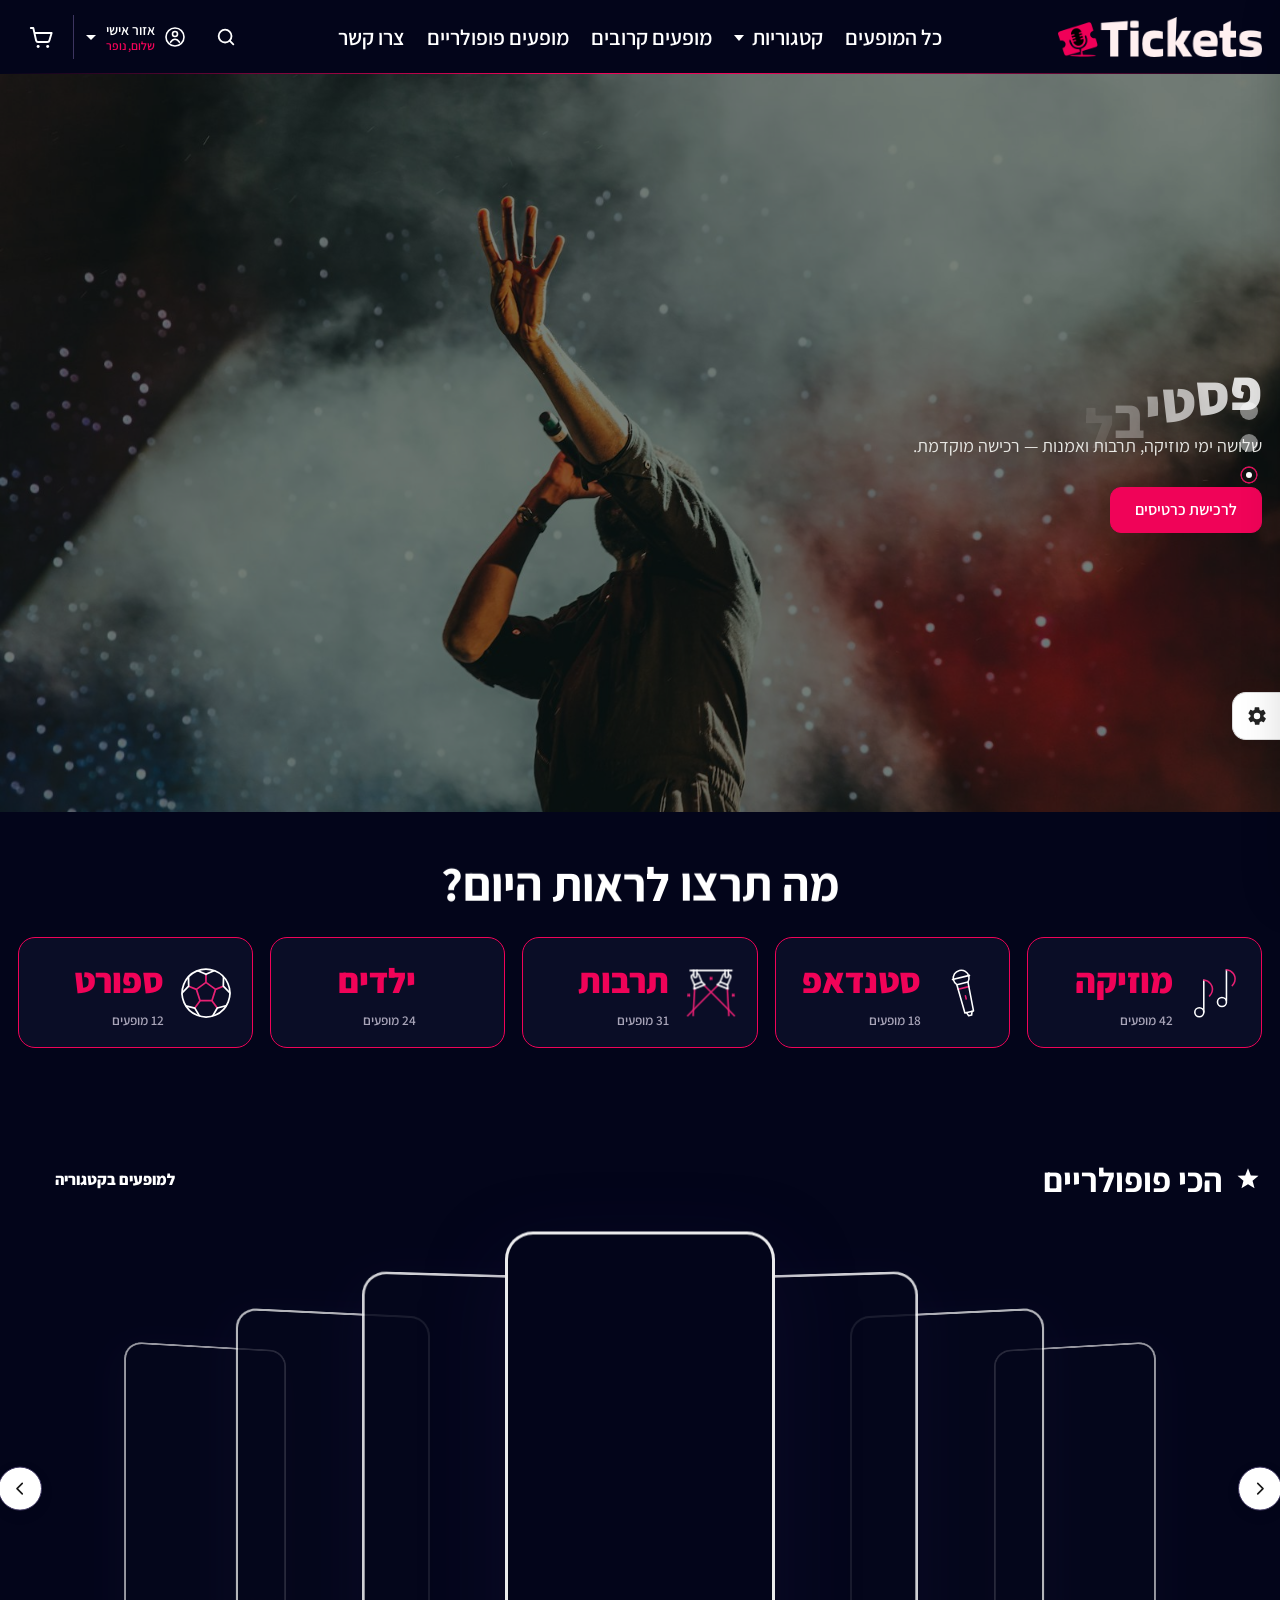
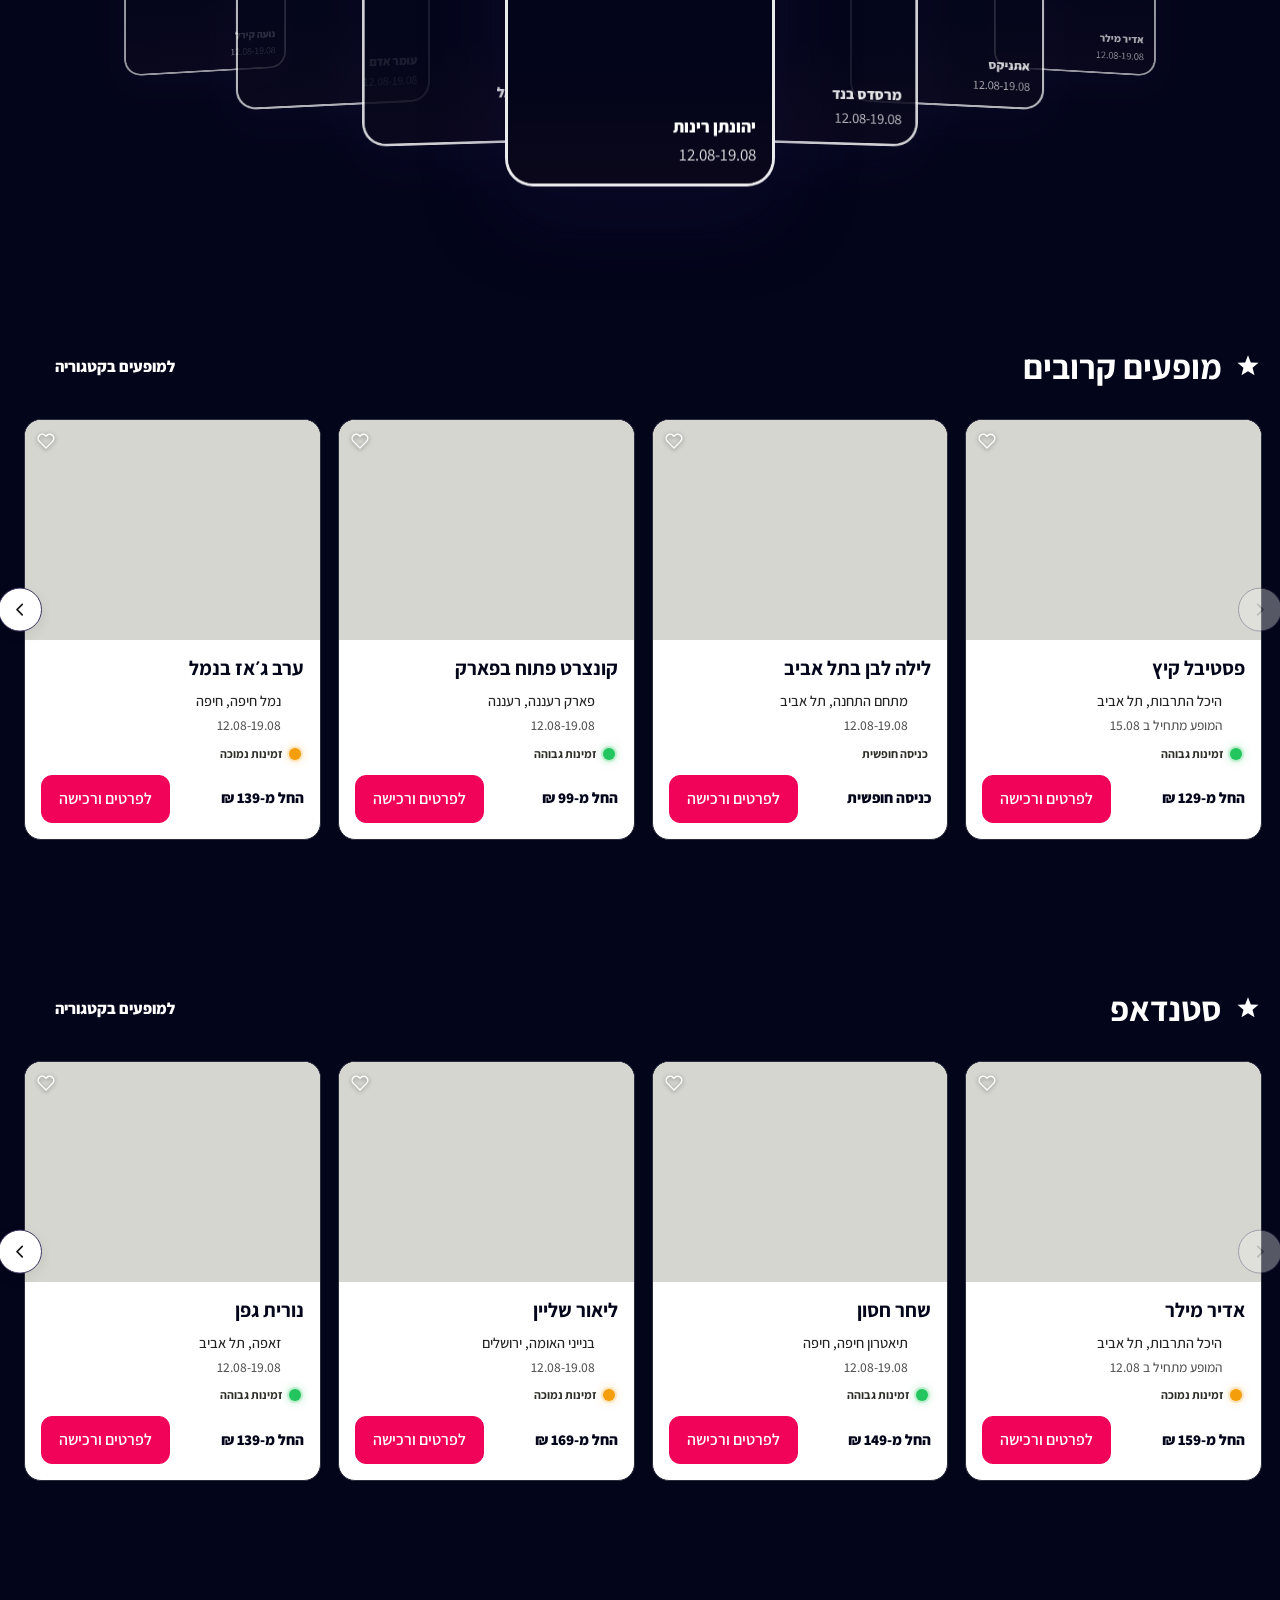
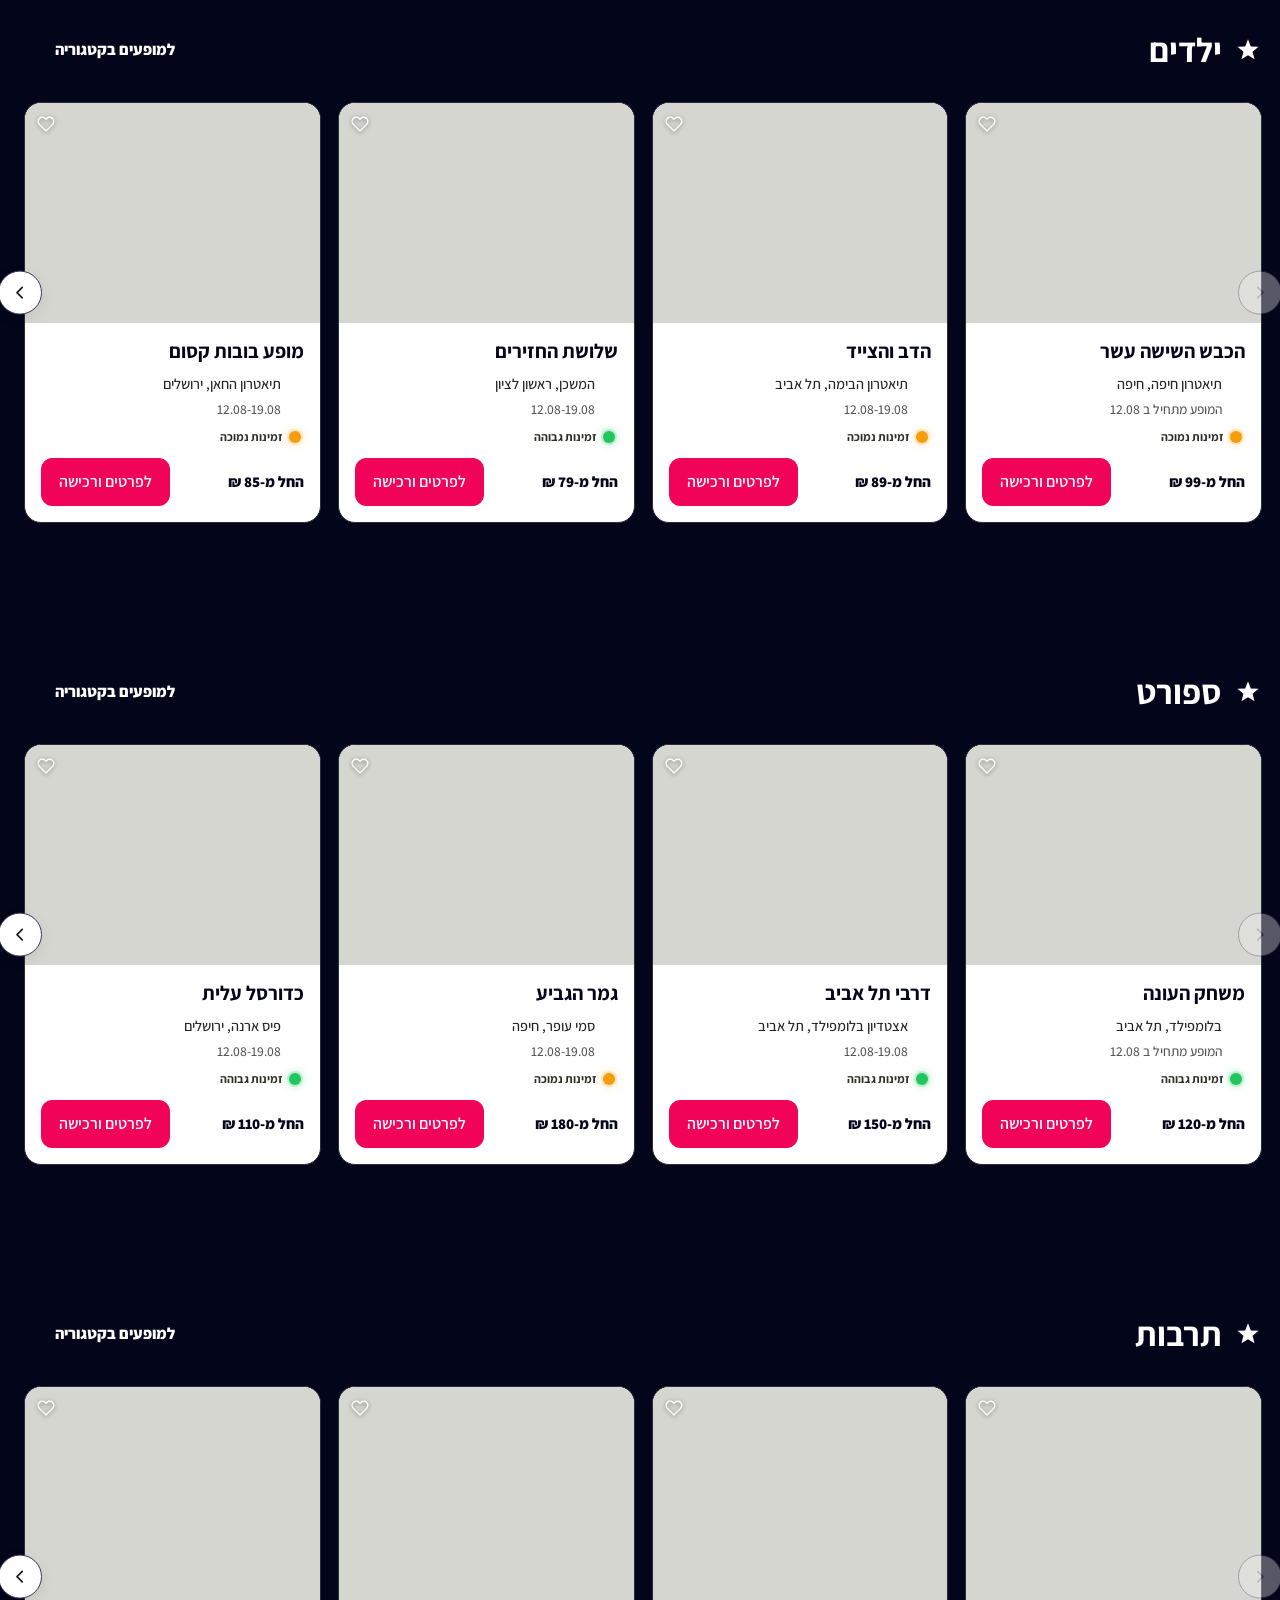
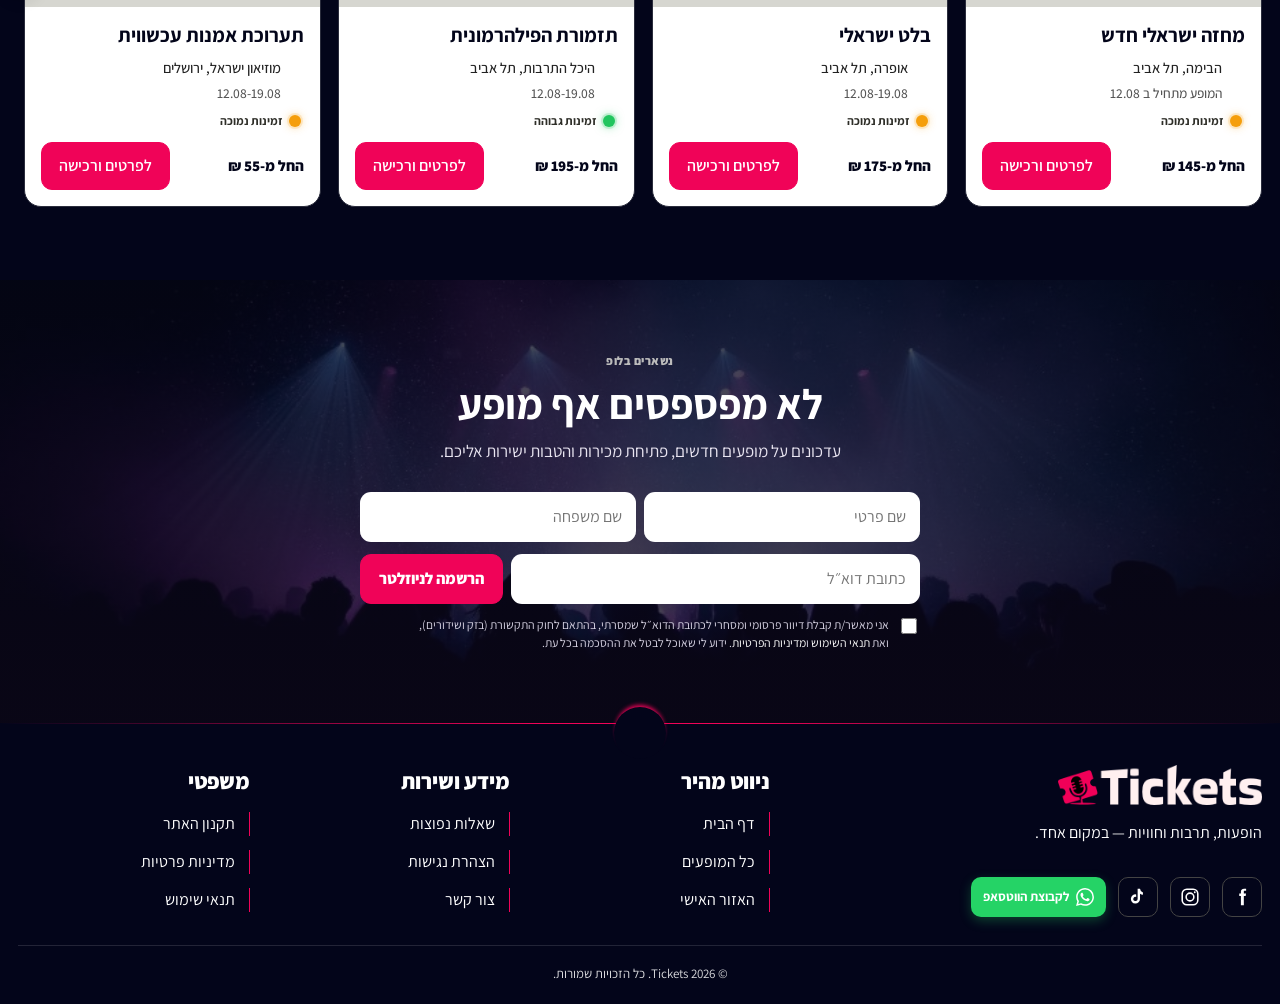
==== commit 299cb587: "Polish seats UX, success newsletter, favicon, and desktop mega close. Exit seats fullscreen on leave" ====
--- a/index.html
+++ b/index.html
@@ -6,6 +6,8 @@
 <meta name="referrer" content="strict-origin-when-cross-origin">
 <meta name="robots" content="noindex, nofollow">
 <title>Tickets — V6</title>
+<link rel="icon" type="image/png" href="assets/images/favicon.png?v=favdark7">
+<link rel="apple-touch-icon" href="assets/images/favicon.png?v=favdark7">
 <script>
 (function () {
   try {
@@ -63,10 +65,10 @@
     --carousel-heading-b:#ffffff;--carousel-btn-b:#f00358;--chrome-bg:#03051A;--soft:#1d1640;
   }
 </style>
-<link rel="stylesheet" href="css/styles.css?v=form-titles1">
-<link rel="stylesheet" href="css/seats-hall.css?v=crisp-zoom1">
+<link rel="stylesheet" href="css/styles.css?v=mega-close1">
+<link rel="stylesheet" href="css/seats-hall.css?v=sold-only1">
 <link rel="stylesheet" href="css/home2.css">
-<link rel="stylesheet" href="css/home3.css">
+<link rel="stylesheet" href="css/home3.css?v=mega-close1">
 <link rel="stylesheet" href="css/theme-options.css">
 <link rel="stylesheet" href="css/site-login.css">
 </head>
@@ -106,7 +108,7 @@
   <nav class="main-nav">
     <a href="#events" data-route="events">כל המופעים</a>
     <div class="nav-item has-mega">
-      <button class="nav-trigger" type="button" aria-expanded="false" aria-haspopup="true">קטגוריות</button>
+      <button class="nav-trigger" type="button" aria-expanded="false" aria-haspopup="true">קטגוריות<span class="nav-trigger-caret" aria-hidden="true"></span></button>
       <div class="mega-menu" role="region" aria-label="קטגוריות">
         <div class="container mega-inner mega-inner-cats">
           <div class="mega-cat-grid">
@@ -195,7 +197,7 @@
     <div class="header-account-wrap">
       <button class="header-button header-account-btn" type="button" aria-expanded="false" aria-haspopup="true" aria-controls="accountMenu" id="headerAccountToggle">
         <img src="assets/icons/user.svg" alt="">
-        <span class="header-account-text"><strong>אזור אישי</strong><small class="header-account-greeting">שלום, <span class="header-account-name">ישראל</span></small></span>
+        <span class="header-account-text"><strong>אזור אישי</strong><small class="header-account-greeting">שלום, <span class="header-account-name">נופר</span></small></span>
         <span class="header-account-caret" aria-hidden="true"></span>
       </button>
       <div class="account-menu" id="accountMenu" role="menu">
@@ -375,7 +377,7 @@
         <h2>לא מפספסים אף מופע</h2>
         <p>עדכונים על מופעים חדשים, פתיחת מכירות והטבות ישירות אליכם.</p>
       </div>
-      <form id="newsletterForm" class="join-form">
+      <form id="newsletterForm" class="join-form newsletter-form">
         <div class="newsletter-names">
           <label class="sr-only" for="newsletterFirstName">שם פרטי</label>
           <input id="newsletterFirstName" name="firstName" type="text" required autocomplete="given-name" placeholder="שם פרטי">
@@ -428,76 +430,72 @@
         <text class="venue-fan-stage-label" x="500" y="116" text-anchor="middle" dominant-baseline="middle">במה</text>
 
         <!-- Inner ring: אולם — columns 1–3 available, 4–5 sold out -->
-        <g class="stage-zone" data-stage-id="hall-1" data-available="1" data-price="240" role="listitem" tabindex="0" aria-label="אולם, ₪190 עד ₪299">
+        <g class="stage-zone" data-stage-id="hall-1" data-available="1" data-price="240" role="listitem" tabindex="0" aria-label="אולם, החל מ-₪190">
           <path d="M 260.3784,147.2151 A 255,255 0 0,0 329.3717,249.5019 L 429.7413,138.0302 A 105,105 0 0,1 401.3323,95.9121 Z"/>
           <text class="zone-label" x="350.8" y="160.7" text-anchor="middle">
             <tspan class="zone-name" x="350.8" dy="0">אולם</tspan>
-            <tspan class="zone-price" x="350.8" dy="22" direction="ltr">₪190–₪299</tspan>
-          </text>
-        </g>
-        <g class="stage-zone" data-stage-id="hall-2" data-available="1" data-price="240" role="listitem" tabindex="0" aria-label="אולם, ₪190 עד ₪299">
+            <tspan class="zone-price" x="350.8" dy="22">החל מ-₪190</tspan>
+          </text>
+        </g>
+        <g class="stage-zone" data-stage-id="hall-2" data-available="1" data-price="240" role="listitem" tabindex="0" aria-label="אולם, החל מ-₪190">
           <path d="M 329.3717,249.5019 A 255,255 0 0,0 438.3099,307.4254 L 474.5982,161.8811 A 105,105 0 0,1 429.7413,138.0302 Z"/>
           <text class="zone-label" x="415.5" y="218.9" text-anchor="middle">
             <tspan class="zone-name" x="415.5" dy="0">אולם</tspan>
-            <tspan class="zone-price" x="415.5" dy="22" direction="ltr">₪190–₪299</tspan>
-          </text>
-        </g>
-        <g class="stage-zone" data-stage-id="hall-3" data-available="1" data-price="240" role="listitem" tabindex="0" aria-label="אולם, ₪190 עד ₪299">
+            <tspan class="zone-price" x="415.5" dy="22">החל מ-₪190</tspan>
+          </text>
+        </g>
+        <g class="stage-zone" data-stage-id="hall-3" data-available="1" data-price="240" role="listitem" tabindex="0" aria-label="אולם, החל מ-₪190">
           <path d="M 438.3099,307.4254 A 255,255 0 0,0 561.6901,307.4254 L 525.4018,161.8811 A 105,105 0 0,1 474.5982,161.8811 Z"/>
           <text class="zone-label" x="500" y="240" text-anchor="middle">
             <tspan class="zone-name" x="500" dy="0">אולם</tspan>
-            <tspan class="zone-price" x="500" dy="22" direction="ltr">₪190–₪299</tspan>
+            <tspan class="zone-price" x="500" dy="22">החל מ-₪190</tspan>
           </text>
         </g>
         <g class="stage-zone is-sold" data-stage-id="hall-4" data-available="0" role="listitem" aria-disabled="true" aria-label="אולם, אזל">
           <path d="M 561.6901,307.4254 A 255,255 0 0,0 670.6283,249.5019 L 570.2587,138.0302 A 105,105 0 0,1 525.4018,161.8811 Z"/>
           <text class="zone-label" x="584.5" y="218.9" text-anchor="middle">
-            <tspan class="zone-name" x="584.5" dy="0">אולם</tspan>
-            <tspan class="zone-price" x="584.5" dy="22">אזל</tspan>
+            <tspan class="zone-status" x="584.5" dy="0">אזל</tspan>
           </text>
         </g>
         <g class="stage-zone is-sold" data-stage-id="hall-5" data-available="0" role="listitem" aria-disabled="true" aria-label="אולם, אזל">
           <path d="M 670.6283,249.5019 A 255,255 0 0,0 739.6216,147.2151 L 598.6677,95.9121 A 105,105 0 0,1 570.2587,138.0302 Z"/>
           <text class="zone-label" x="649.2" y="160.7" text-anchor="middle">
-            <tspan class="zone-name" x="649.2" dy="0">אולם</tspan>
-            <tspan class="zone-price" x="649.2" dy="22">אזל</tspan>
+            <tspan class="zone-status" x="649.2" dy="0">אזל</tspan>
           </text>
         </g>
 
         <!-- Outer ring: יציע -->
-        <g class="stage-zone" data-stage-id="balcony-1" data-available="1" data-price="180" role="listitem" tabindex="0" aria-label="יציע, ₪130 עד ₪259">
+        <g class="stage-zone" data-stage-id="balcony-1" data-available="1" data-price="180" role="listitem" tabindex="0" aria-label="יציע, החל מ-₪130">
           <path d="M 91.2337,208.7788 A 435,435 0 0,0 208.9282,383.2680 L 319.3347,260.6491 A 270,270 0 0,1 246.2830,152.3454 Z"/>
           <text class="zone-label" x="207.8" y="257.1" text-anchor="middle">
             <tspan class="zone-name" x="207.8" dy="0">יציע</tspan>
-            <tspan class="zone-price" x="207.8" dy="22" direction="ltr">₪130–₪259</tspan>
-          </text>
-        </g>
-        <g class="stage-zone" data-stage-id="balcony-2" data-available="1" data-price="180" role="listitem" tabindex="0" aria-label="יציע, ₪130 עד ₪259">
+            <tspan class="zone-price" x="207.8" dy="22">החל מ-₪130</tspan>
+          </text>
+        </g>
+        <g class="stage-zone" data-stage-id="balcony-2" data-available="1" data-price="180" role="listitem" tabindex="0" aria-label="יציע, החל מ-₪130">
           <path d="M 208.9282,383.2680 A 435,435 0 0,0 394.7640,482.0786 L 434.6811,321.9798 A 270,270 0 0,1 319.3347,260.6491 Z"/>
           <text class="zone-label" x="334.5" y="371.2" text-anchor="middle">
             <tspan class="zone-name" x="334.5" dy="0">יציע</tspan>
-            <tspan class="zone-price" x="334.5" dy="22" direction="ltr">₪130–₪259</tspan>
-          </text>
-        </g>
-        <g class="stage-zone" data-stage-id="balcony-3" data-available="1" data-price="180" role="listitem" tabindex="0" aria-label="יציע, ₪130 עד ₪259">
+            <tspan class="zone-price" x="334.5" dy="22">החל מ-₪130</tspan>
+          </text>
+        </g>
+        <g class="stage-zone" data-stage-id="balcony-3" data-available="1" data-price="180" role="listitem" tabindex="0" aria-label="יציע, החל מ-₪130">
           <path d="M 394.7640,482.0786 A 435,435 0 0,0 605.2360,482.0786 L 565.3189,321.9798 A 270,270 0 0,1 434.6811,321.9798 Z"/>
           <text class="zone-label" x="500" y="412.5" text-anchor="middle">
             <tspan class="zone-name" x="500" dy="0">יציע</tspan>
-            <tspan class="zone-price" x="500" dy="22" direction="ltr">₪130–₪259</tspan>
+            <tspan class="zone-price" x="500" dy="22">החל מ-₪130</tspan>
           </text>
         </g>
         <g class="stage-zone is-sold" data-stage-id="balcony-4" data-available="0" role="listitem" aria-disabled="true" aria-label="יציע, אזל">
           <path d="M 605.2360,482.0786 A 435,435 0 0,0 791.0718,383.2680 L 680.6653,260.6491 A 270,270 0 0,1 565.3189,321.9798 Z"/>
           <text class="zone-label" x="665.5" y="371.2" text-anchor="middle">
-            <tspan class="zone-name" x="665.5" dy="0">יציע</tspan>
-            <tspan class="zone-price" x="665.5" dy="22">אזל</tspan>
+            <tspan class="zone-status" x="665.5" dy="0">אזל</tspan>
           </text>
         </g>
         <g class="stage-zone is-sold" data-stage-id="balcony-5" data-available="0" role="listitem" aria-disabled="true" aria-label="יציע, אזל">
           <path d="M 791.0718,383.2680 A 435,435 0 0,0 908.7663,208.7788 L 753.7170,152.3454 A 270,270 0 0,1 680.6653,260.6491 Z"/>
           <text class="zone-label" x="792.2" y="257.1" text-anchor="middle">
-            <tspan class="zone-name" x="792.2" dy="0">יציע</tspan>
-            <tspan class="zone-price" x="792.2" dy="22">אזל</tspan>
+            <tspan class="zone-status" x="792.2" dy="0">אזל</tspan>
           </text>
         </g>
             </svg>
@@ -532,10 +530,11 @@
 <div class="seats-legend-row">
 <div class="price-tiers"><span class="legend-title">מקרא מושבים</span>
 <div class="price-legend" role="group" aria-label="מקרא">
-<span class="seat-legend-item"><i class="seat-dot is-taken"></i>תפוס</span>
-<span class="seat-legend-item"><i class="seat-dot is-free"></i>פנוי</span>
-<span class="seat-legend-item"><i class="seat-dot is-selected"></i>נבחר</span>
-<button type="button" class="accessible-legend-btn" id="accessibleFilterBtn" aria-pressed="false"><span aria-hidden="true">♿</span> מושבים נגישים</button>
+<span class="seat-legend-item seat-legend-chip"><i class="seat-dot is-taken" aria-hidden="true"></i><span>תפוס</span></span>
+<span class="seat-legend-item seat-legend-chip"><i class="seat-dot is-price-259" aria-hidden="true"></i><span>₪259</span></span>
+<span class="seat-legend-item seat-legend-chip"><i class="seat-dot is-price-199" aria-hidden="true"></i><span>₪199</span></span>
+<span class="seat-legend-item seat-legend-chip"><i class="seat-dot is-selected" aria-hidden="true"></i><span>נבחר</span></span>
+<button type="button" class="accessible-legend-btn seat-legend-chip" id="accessibleFilterBtn" aria-pressed="false"><span aria-hidden="true">♿</span><span>מושבים נגישים</span></button>
 </div></div>
 </div>
 </div>
@@ -642,20 +641,23 @@
 <div class="seats-empty" id="selectedSeatsEmpty"><p>לא נבחרו מושבים</p><p class="meta">בחרו אזור ואז מושב מהמפה</p></div>
 <div id="selectedSeats" class="selected-seats-list" hidden></div>
 <div class="summary-total"><span>סה״כ</span><span id="seatTotal">0&nbsp;₪</span></div>
-<button class="btn primary wide" id="toCart" disabled>לא בחרת מושב עדיין</button>
+<div class="seats-summary-actions">
+<button type="button" class="btn secondary" id="seatsPickMore">בחר מושבים נוספים</button>
+<button class="btn primary" id="toCart" disabled>לא בחרת מושב עדיין</button>
+</div>
 </aside>
-<button type="button" class="seats-summary-peek" id="seatsSummaryPeek" hidden aria-label="הצגת סיכום בחירה">בחירה</button>
+<button type="button" class="seats-summary-peek" id="seatsSummaryPeek" hidden aria-label="הצגת הבחירה שלך">הבחירה שלך</button>
 </div></div>
 </section>
-<section class="screen" id="cart"><section class="event-hero"><video class="event-hero-video" autoplay muted loop playsinline preload="metadata" aria-hidden="true"><source src="assets/hero/event-bg.mp4" type="video/mp4"></video><div class="container event-hero-grid"><div><nav class="breadcrumbs" aria-label="פירורי לחם"><a href="#home" data-route="home">דף הבית</a><span class="breadcrumb-sep" aria-hidden="true">/</span><a href="#event" data-route="event">עידן רייכל</a><span class="breadcrumb-sep" aria-hidden="true">/</span><span aria-current="page">סל הקניות</span></nav><h1>עידן רייכל</h1><div class="event-hero-meta"><ul class="event-hero-meta-list"><li class="event-hero-meta-item"><img src="assets/icons/location.svg" alt="" aria-hidden="true"><span>אמפי שוני, בנימינה</span></li><li class="event-hero-meta-item"><img src="assets/icons/clock.svg" alt="" aria-hidden="true"><span>21:00</span></li><li class="event-hero-meta-item"><img src="assets/icons/calendar.svg" alt="" aria-hidden="true"><span>12.08.2026</span></li></ul></div></div><div class="event-poster" role="img" aria-label="תמונת מופע"></div></div></section><div class="container purchase-grid"><section class="content-card"><h2>הכרטיסים בסל</h2><div class="cart-hold-timer" id="cartHoldTimer" hidden role="status" aria-live="polite"><img class="cart-hold-timer-icon" src="assets/icons/clock.svg" alt="" aria-hidden="true"><span class="cart-hold-timer-text">נותרו לסיום ההזמנה <strong class="cart-hold-countdown" id="cartHoldCountdown" dir="ltr">10:00</strong> דקות</span></div><div id="cartItems"></div><div class="coupon-row"><input id="couponInput" placeholder="קוד קופון"><button class="btn secondary" id="applyCoupon">החלת קופון</button></div><p class="fineprint">מחירי הכרטיסים כוללים מע״מ כחוק ודמי טיפול בסך 5 ₪ לכל כרטיס.</p></section><aside class="content-card"><h2>סיכום</h2><div class="summary-line"><span>כרטיסים</span><strong id="cartSubtotal">0 ₪</strong></div><div class="summary-line"><span>דמי טיפול</span><strong id="feesTotal">0 ₪</strong></div><div class="summary-line"><span>הנחה</span><strong id="discountTotal">0 ₪</strong></div><div class="summary-total"><span>לתשלום</span><span id="cartTotal">0 ₪</span></div><button class="btn primary wide" data-route="login">המשך</button></aside></div></section>
+<section class="screen" id="cart"><section class="event-hero"><video class="event-hero-video" autoplay muted loop playsinline preload="metadata" aria-hidden="true"><source src="assets/hero/event-bg.mp4" type="video/mp4"></video><div class="container event-hero-grid"><div><nav class="breadcrumbs" aria-label="פירורי לחם"><a href="#home" data-route="home">דף הבית</a><span class="breadcrumb-sep" aria-hidden="true">/</span><a href="#event" data-route="event">עידן רייכל</a><span class="breadcrumb-sep" aria-hidden="true">/</span><span aria-current="page">סל הקניות</span></nav><h1>עידן רייכל</h1><div class="event-hero-meta"><ul class="event-hero-meta-list"><li class="event-hero-meta-item"><img src="assets/icons/location.svg" alt="" aria-hidden="true"><span>אמפי שוני, בנימינה</span></li><li class="event-hero-meta-item"><img src="assets/icons/clock.svg" alt="" aria-hidden="true"><span>21:00</span></li><li class="event-hero-meta-item"><img src="assets/icons/calendar.svg" alt="" aria-hidden="true"><span>12.08.2026</span></li></ul></div></div><div class="event-poster" role="img" aria-label="תמונת מופע"></div></div></section><div class="container purchase-grid"><section class="content-card"><h2>הכרטיסים בסל</h2><div class="cart-hold-timer" id="cartHoldTimer" hidden role="status" aria-live="polite"><img class="cart-hold-timer-icon" src="assets/icons/clock.svg" alt="" aria-hidden="true"><span class="cart-hold-timer-text">נותרו לסיום ההזמנה <strong class="cart-hold-countdown" id="cartHoldCountdown" dir="ltr">10:00</strong> דקות</span></div><div id="cartItems"></div><div class="coupon-row"><input id="couponInput" placeholder="קוד קופון"><button class="btn secondary" id="applyCoupon">החלת קופון</button></div><p class="fineprint">מחירי הכרטיסים כוללים מע״מ כחוק ודמי טיפול בסך 5 ₪ לכל כרטיס.</p></section><aside class="content-card"><h2>סיכום הזמנה</h2><div class="summary-line"><span>כרטיסים</span><strong id="cartSubtotal">0 ₪</strong></div><div class="summary-line"><span>דמי טיפול</span><strong id="feesTotal">0 ₪</strong></div><div class="summary-line"><span>הנחה</span><strong id="discountTotal">0 ₪</strong></div><div class="summary-total"><span>לתשלום</span><span id="cartTotal">0 ₪</span></div><button class="btn primary wide" data-route="login">המשך</button></aside></div></section>
 
 <section class="screen" id="login"><section class="event-hero"><video class="event-hero-video" autoplay muted loop playsinline preload="metadata" aria-hidden="true"><source src="assets/hero/event-bg.mp4" type="video/mp4"></video><div class="container event-hero-grid"><div><nav class="breadcrumbs" aria-label="פירורי לחם"><a href="#home" data-route="home">דף הבית</a><span class="breadcrumb-sep" aria-hidden="true">/</span><a href="#event" data-route="event">עידן רייכל</a><span class="breadcrumb-sep" aria-hidden="true">/</span><span aria-current="page">התחברות</span></nav><h1>עידן רייכל</h1><div class="event-hero-meta"><ul class="event-hero-meta-list"><li class="event-hero-meta-item"><img src="assets/icons/location.svg" alt="" aria-hidden="true"><span>אמפי שוני, בנימינה</span></li><li class="event-hero-meta-item"><img src="assets/icons/clock.svg" alt="" aria-hidden="true"><span>21:00</span></li><li class="event-hero-meta-item"><img src="assets/icons/calendar.svg" alt="" aria-hidden="true"><span>12.08.2026</span></li></ul></div></div><div class="event-poster" role="img" aria-label="תמונת מופע"></div></div></section><div class="container auth-grid"><form class="content-card" id="loginAuthForm"><h2>משתמש קיים</h2><label>טלפון או דוא״ל<input placeholder="050-0000000"></label><label>סיסמה / קוד חד־פעמי<input placeholder="••••••"></label><button type="button" class="btn primary wide" data-route="details">התחברות והמשך</button><p class="auth-switch">לקוח חדש? <button type="button" class="text-link" data-auth-switch="register">להרשמה</button></p></form><form class="content-card hidden" id="registerAuthForm"><h2>הרשמה</h2><label>שם מלא<input required placeholder="ישראל ישראלי"></label><label>טלפון<input required placeholder="050-0000000"></label><label>דוא״ל<input required type="email" placeholder="israel@example.com"></label><label>סיסמה<input required type="password" placeholder="••••••"></label><button type="button" class="btn primary wide" data-route="details">הרשמה והמשך</button><p class="auth-switch">משתמש קיים? <button type="button" class="text-link" data-auth-switch="login">להתחברות</button></p></form><section class="content-card"><h2>המשך כאורח</h2><p>אין צורך להירשם מראש. לאחר הרכישה ייווצר עבורכם חשבון אוטומטית.</p><button class="btn secondary wide" data-route="details">המשך כאורח</button></section></div></section>
 
-<section class="screen" id="details"><section class="event-hero"><video class="event-hero-video" autoplay muted loop playsinline preload="metadata" aria-hidden="true"><source src="assets/hero/event-bg.mp4" type="video/mp4"></video><div class="container event-hero-grid"><div><nav class="breadcrumbs" aria-label="פירורי לחם"><a href="#home" data-route="home">דף הבית</a><span class="breadcrumb-sep" aria-hidden="true">/</span><a href="#event" data-route="event">עידן רייכל</a><span class="breadcrumb-sep" aria-hidden="true">/</span><span aria-current="page">פרטי המזמין</span></nav><h1>עידן רייכל</h1><div class="event-hero-meta"><ul class="event-hero-meta-list"><li class="event-hero-meta-item"><img src="assets/icons/location.svg" alt="" aria-hidden="true"><span>אמפי שוני, בנימינה</span></li><li class="event-hero-meta-item"><img src="assets/icons/clock.svg" alt="" aria-hidden="true"><span>21:00</span></li><li class="event-hero-meta-item"><img src="assets/icons/calendar.svg" alt="" aria-hidden="true"><span>12.08.2026</span></li></ul></div></div><div class="event-poster" role="img" aria-label="תמונת מופע"></div></div></section><div class="container purchase-grid"><form class="content-card form-grid" id="detailsForm"><h2 class="full">פרטי המזמין</h2><label>שם מלא<input required value="ישראל ישראלי"></label><label>טלפון<input required value="050-1234567"></label><label>דוא״ל<input required type="email" value="israel@example.com"></label><label><span>כתובת <small>(אופציונלי)</small></span><input value="רחוב הדוגמה 12, תל אביב"></label><label class="full checkbox"><input type="checkbox"> אני מעוניין לקבל עדכונים והטבות</label><label class="full checkbox"><input type="checkbox" required checked> <span>קראתי ואישרתי את <a href="#terms" data-route="terms">תנאי השימוש</a> ו<a href="#privacy" data-route="privacy">מדיניות הפרטיות</a></span></label><button class="btn primary wide full" type="submit">המשך לתשלום</button></form><aside class="content-card checkout-summary"><h2>סיכום</h2><div id="detailsCartItems" class="checkout-summary-items"></div><div class="summary-line"><span>כרטיסים</span><strong id="detailsSubtotal">0 ₪</strong></div><div class="summary-line"><span>דמי טיפול</span><strong id="detailsFeesTotal">0 ₪</strong></div><div class="summary-line"><span>הנחה</span><strong id="detailsDiscountTotal">0 ₪</strong></div><div class="summary-total"><span>לתשלום</span><span id="detailsTotal" class="dynamic-total">0 ₪</span></div><p class="fineprint">מחירי הכרטיסים כוללים מע״מ כחוק ודמי טיפול בסך 5 ₪ לכל כרטיס.</p></aside></div></section>
-
-<section class="screen" id="payment"><section class="event-hero"><video class="event-hero-video" autoplay muted loop playsinline preload="metadata" aria-hidden="true"><source src="assets/hero/event-bg.mp4" type="video/mp4"></video><div class="container event-hero-grid"><div><nav class="breadcrumbs" aria-label="פירורי לחם"><a href="#home" data-route="home">דף הבית</a><span class="breadcrumb-sep" aria-hidden="true">/</span><a href="#event" data-route="event">עידן רייכל</a><span class="breadcrumb-sep" aria-hidden="true">/</span><span aria-current="page">תשלום</span></nav><h1>עידן רייכל</h1><div class="event-hero-meta"><ul class="event-hero-meta-list"><li class="event-hero-meta-item"><img src="assets/icons/location.svg" alt="" aria-hidden="true"><span>אמפי שוני, בנימינה</span></li><li class="event-hero-meta-item"><img src="assets/icons/clock.svg" alt="" aria-hidden="true"><span>21:00</span></li><li class="event-hero-meta-item"><img src="assets/icons/calendar.svg" alt="" aria-hidden="true"><span>12.08.2026</span></li></ul></div></div><div class="event-poster" role="img" aria-label="תמונת מופע"></div></div></section><div class="container purchase-grid"><form class="content-card form-grid" id="paymentForm"><h2 class="full">טופס תשלום</h2><label class="full">שם בעל הכרטיס<input required value="ישראל ישראלי"></label><label class="full">מספר כרטיס<input required placeholder="0000 0000 0000 0000"></label><label>תוקף<input required placeholder="MM/YY"></label><label>CVV<input required placeholder="123"></label><label class="full">תעודת זהות<input required></label><button class="btn primary wide full" type="submit">בצע תשלום</button></form><aside class="content-card"><h2>לתשלום</h2><div class="price xl dynamic-total">468 ₪</div><p class="fineprint">פרטי בעל כרטיס האשראי אינם חייבים להיות זהים לפרטי המזמין.</p></aside></div></section>
-
-<section class="screen" id="success"><div class="success-box"><div class="success-icon" aria-hidden="true"><lord-icon src="https://cdn.lordicon.com/rhmbrqqg.json" trigger="loop" delay="0" colors="primary:#ffffff,secondary:#ffffff,tertiary:#ffffff" style="width:104px;height:104px"></lord-icon></div><span class="kicker">ההזמנה הושלמה</span><h1>תודה על הרכישה</h1><p>מספר הזמנה: <strong>457812</strong></p><p>הכרטיסים נשלחו אליכם בדוא״ל וב־SMS.</p><div class="success-actions"><button class="btn primary" data-route="tickets">הצגת הכרטיסים שלי</button><button class="btn secondary" data-route="home">חזרה לעמוד הבית</button></div></div></section>
+<section class="screen" id="details"><section class="event-hero"><video class="event-hero-video" autoplay muted loop playsinline preload="metadata" aria-hidden="true"><source src="assets/hero/event-bg.mp4" type="video/mp4"></video><div class="container event-hero-grid"><div><nav class="breadcrumbs" aria-label="פירורי לחם"><a href="#home" data-route="home">דף הבית</a><span class="breadcrumb-sep" aria-hidden="true">/</span><a href="#event" data-route="event">עידן רייכל</a><span class="breadcrumb-sep" aria-hidden="true">/</span><span aria-current="page">פרטי המזמין</span></nav><h1>עידן רייכל</h1><div class="event-hero-meta"><ul class="event-hero-meta-list"><li class="event-hero-meta-item"><img src="assets/icons/location.svg" alt="" aria-hidden="true"><span>אמפי שוני, בנימינה</span></li><li class="event-hero-meta-item"><img src="assets/icons/clock.svg" alt="" aria-hidden="true"><span>21:00</span></li><li class="event-hero-meta-item"><img src="assets/icons/calendar.svg" alt="" aria-hidden="true"><span>12.08.2026</span></li></ul></div></div><div class="event-poster" role="img" aria-label="תמונת מופע"></div></div></section><div class="container purchase-grid"><form class="content-card form-grid" id="detailsForm"><h2 class="full">פרטי המזמין</h2><label>שם מלא<input required value="נופר"></label><label>טלפון<input required value="050-1234567"></label><label>דוא״ל<input required type="email" value="israel@example.com"></label><label><span>כתובת <small>(אופציונלי)</small></span><input value="רחוב הדוגמה 12, תל אביב"></label><label class="full checkbox"><input type="checkbox"> אני מעוניין לקבל עדכונים והטבות</label><label class="full checkbox"><input type="checkbox" required checked> <span>קראתי ואישרתי את <a href="#terms" data-route="terms">תנאי השימוש</a> ו<a href="#privacy" data-route="privacy">מדיניות הפרטיות</a></span></label><button class="btn primary wide full" type="submit">המשך לתשלום</button></form><aside class="content-card checkout-summary"><h2>סיכום הזמנה</h2><div id="detailsCartItems" class="checkout-summary-items"></div><div class="summary-line"><span>כרטיסים</span><strong id="detailsSubtotal">0 ₪</strong></div><div class="summary-line"><span>דמי טיפול</span><strong id="detailsFeesTotal">0 ₪</strong></div><div class="summary-line"><span>הנחה</span><strong id="detailsDiscountTotal">0 ₪</strong></div><div class="summary-total"><span>לתשלום</span><span id="detailsTotal" class="dynamic-total">0 ₪</span></div><p class="fineprint">מחירי הכרטיסים כוללים מע״מ כחוק ודמי טיפול בסך 5 ₪ לכל כרטיס.</p></aside></div></section>
+
+<section class="screen" id="payment"><section class="event-hero"><video class="event-hero-video" autoplay muted loop playsinline preload="metadata" aria-hidden="true"><source src="assets/hero/event-bg.mp4" type="video/mp4"></video><div class="container event-hero-grid"><div><nav class="breadcrumbs" aria-label="פירורי לחם"><a href="#home" data-route="home">דף הבית</a><span class="breadcrumb-sep" aria-hidden="true">/</span><a href="#event" data-route="event">עידן רייכל</a><span class="breadcrumb-sep" aria-hidden="true">/</span><span aria-current="page">תשלום</span></nav><h1>עידן רייכל</h1><div class="event-hero-meta"><ul class="event-hero-meta-list"><li class="event-hero-meta-item"><img src="assets/icons/location.svg" alt="" aria-hidden="true"><span>אמפי שוני, בנימינה</span></li><li class="event-hero-meta-item"><img src="assets/icons/clock.svg" alt="" aria-hidden="true"><span>21:00</span></li><li class="event-hero-meta-item"><img src="assets/icons/calendar.svg" alt="" aria-hidden="true"><span>12.08.2026</span></li></ul></div></div><div class="event-poster" role="img" aria-label="תמונת מופע"></div></div></section><div class="container purchase-grid"><form class="content-card form-grid" id="paymentForm"><h2 class="full">טופס תשלום</h2><label class="full">שם בעל הכרטיס<input required value="נופר"></label><label class="full">מספר כרטיס<input required placeholder="0000 0000 0000 0000"></label><label>תוקף<input required placeholder="MM/YY"></label><label>CVV<input required placeholder="123"></label><label class="full">תעודת זהות<input required></label><button class="btn primary wide full" type="submit">בצע תשלום</button></form><aside class="content-card"><h2>לתשלום</h2><div class="price xl dynamic-total">468 ₪</div><p class="fineprint">פרטי בעל כרטיס האשראי אינם חייבים להיות זהים לפרטי המזמין.</p></aside></div></section>
+
+<section class="screen" id="success"><div class="success-join-shell section join-section" aria-label="תודה על הרכישה והרשמה לניוזלטר"><div class="join-section-bg" aria-hidden="true" style="background-image:url('assets/hero/newsletter-bg.jpg')"></div><div class="join-section-overlay" aria-hidden="true"></div><div class="success-box"><div class="success-icon" aria-hidden="true"><lord-icon src="https://cdn.lordicon.com/rhmbrqqg.json" trigger="loop" delay="0" colors="primary:#ffffff,secondary:#ffffff,tertiary:#ffffff" style="width:104px;height:104px"></lord-icon></div><span class="kicker light">ההזמנה הושלמה</span><h1>תודה על הרכישה</h1><p>מספר הזמנה: <strong>457812</strong></p><p>הכרטיסים נשלחו אליכם בדוא״ל וב־SMS.</p><div class="success-actions"><button class="btn primary" data-route="account/tickets">הצגת הכרטיסים שלי</button><button class="btn secondary" data-route="home">חזרה לעמוד הבית</button></div></div><div class="container join-inner"><div class="join-copy"><span class="kicker light">נשארים בלופ</span><h2>לא מפספסים אף מופע</h2><p>עדכונים על מופעים חדשים, פתיחת מכירות והטבות ישירות אליכם.</p></div><form class="join-form newsletter-form"><div class="newsletter-names"><label class="sr-only" for="successNewsletterFirstName">שם פרטי</label><input id="successNewsletterFirstName" name="firstName" type="text" required autocomplete="given-name" placeholder="שם פרטי"><label class="sr-only" for="successNewsletterLastName">שם משפחה</label><input id="successNewsletterLastName" name="lastName" type="text" required autocomplete="family-name" placeholder="שם משפחה"></div><div class="newsletter-row"><label class="sr-only" for="successNewsletterEmail">כתובת דוא״ל</label><input id="successNewsletterEmail" name="email" type="email" required autocomplete="email" placeholder="כתובת דוא״ל"><button class="btn primary" type="submit">הרשמה לניוזלטר</button></div><label class="newsletter-consent"><input type="checkbox" required><span>אני מאשר/ת קבלת דיוור פרסומי ומסחרי לכתובת הדוא״ל שמסרתי, בהתאם לחוק התקשורת (בזק ושידורים),<br>ואת <a href="#terms" data-route="terms">תנאי השימוש</a> ו<a href="#privacy" data-route="privacy">מדיניות הפרטיות</a>. ידוע לי שאוכל לבטל את ההסכמה בכל עת.</span></label></form></div></div></section>
 
 <section class="screen" id="tickets"><section class="page-hero"><div class="container"><nav class="breadcrumbs" aria-label="פירורי לחם"><a href="#home" data-route="home">דף הבית</a><span class="breadcrumb-sep" aria-hidden="true">/</span><span aria-current="page">הכרטיסים שלי</span></nav><h1>המופעים הקרובים</h1></div></section><div class="container ticket-grid" id="standaloneTickets"></div></section>
 
@@ -671,7 +673,7 @@
 
 <section class="screen" id="accessibility"><section class="page-hero"><video class="page-hero-video" autoplay muted loop playsinline preload="metadata" aria-hidden="true"><source src="assets/hero/event-bg.mp4" type="video/mp4"></video><div class="container"><nav class="breadcrumbs" aria-label="פירורי לחם"><a href="#home" data-route="home">דף הבית</a><span class="breadcrumb-sep" aria-hidden="true">/</span><span aria-current="page">נגישות</span></nav><h1>נגישות</h1><p>מחויבות שלנו לנגישות דיגיטלית ולשימוש נוח באתר.</p></div></section><div class="container legal-layout"><article class="content-card legal-content"><p class="legal-updated">עודכן לאחרונה: אוגוסט 2026</p><p>Ticket-S שואפת לאפשר חוויית שימוש נוחה ונגישה ככל האפשר לכלל הגולשים, כולל אנשים עם מוגבלויות.</p><h2>1. מה אנחנו עושים</h2><p>אנו פועלים לשיפור מבנה העמודים, ניגודיות הצבעים, תמיכה בניווט מקלדת ותיוג נכון של רכיבים חשובים. האתר ממשיך להשתפר לאורך זמן.</p><h2>2. מושבים נגישים</h2><p>במפת המושבים ניתן לסנן מושבים נגישים כאשר הם זמינים באירוע. הזמינות משתנה בין אולמות ובין מועדים.</p><h2>3. מגבלות ידועות</h2><p>חלק מהתכנים או רכיבי צד שלישי עשויים להיות פחות נגישים. אנחנו עובדים לתקן ולשפר נקודות אלה בהדרגה.</p><h2>4. בקשת סיוע</h2><p>נתקלתם בבעיית נגישות? נשמח לעזור. פנו אלינו דרך <a href="#contact" data-route="contact">צרו קשר</a>, בטלפון 03-1234567 או בדוא״ל support@tickets.co.il.</p><h2>5. רכז נגישות</h2><p>לפניות בנושא נגישות ניתן לפנות לשירות הלקוחות של Ticket-S בשעות א׳–ה׳ 09:00–18:00.</p></article></div></section>
 
-<section class="screen" id="account"><section class="page-hero"><div class="container"><nav class="breadcrumbs" aria-label="פירורי לחם"><a href="#home" data-route="home">דף הבית</a><span class="breadcrumb-sep" aria-hidden="true">/</span><span aria-current="page">אזור אישי</span></nav><h1>שלום, ישראל</h1></div></section><div class="container account-layout"><nav class="account-nav"><button class="active" data-account-tab="tickets"><img src="assets/icons/ticket.svg" alt="" aria-hidden="true"><span>הכרטיסים שלי</span></button><button data-account-tab="favorites"><img src="assets/icons/heart.svg" alt="" aria-hidden="true"><span>המועדפים שלי</span></button><button data-account-tab="orders"><img src="assets/icons/clipboard.svg" alt="" aria-hidden="true"><span>הזמנות קודמות</span></button><button data-account-tab="profile"><img src="assets/icons/user.svg" alt="" aria-hidden="true"><span>פרטים אישיים</span></button></nav><section class="content-card"><div id="ticketsPanel" class="account-panel"><h2>הכרטיסים שלי</h2><div class="ticket-grid compact-grid" id="accountTickets"></div></div><div id="favoritesPanel" class="account-panel hidden"><h2>המועדפים שלי</h2><div class="event-grid" id="favoritesGrid"></div><p id="favoritesEmpty">עדיין לא הוספת מופעים למועדפים.</p></div><div id="ordersPanel" class="account-panel hidden"><h2>הזמנות קודמות</h2><div class="orders-list"><article class="order-card"><div><strong>הזמנה #457812</strong><span>עידן רייכל · 2 כרטיסים</span><small>12.08.2026 · הושלמה</small></div><div><strong>468 ₪</strong><button class="btn secondary" data-route="tickets">הצגת כרטיסים</button></div></article><article class="order-card"><div><strong>הזמנה #456204</strong><span>אדיר מילר · 2 כרטיסים</span><small>18.06.2026 · הושלמה</small></div><div><strong>318 ₪</strong><button class="btn secondary" id="orderDetails">פרטי הזמנה</button></div></article></div></div><div id="profilePanel" class="account-panel hidden"><h2>פרטים אישיים</h2><form class="form-grid" id="profileForm"><label>שם מלא<input value="ישראל ישראלי"></label><label>טלפון<input value="050-1234567"></label><label>דוא״ל<input type="email" value="israel@example.com"></label><label>עיר<input value="תל אביב"></label><label class="full">כתובת<input value="רחוב הדוגמה 12"></label><label class="full checkbox"><input type="checkbox" checked> קבלת עדכונים והטבות</label><button class="btn primary" type="submit">שמירת שינויים</button></form></div></section></div></section>
+<section class="screen" id="account"><section class="page-hero"><video class="page-hero-video" autoplay muted loop playsinline preload="metadata" aria-hidden="true"><source src="assets/hero/event-bg.mp4" type="video/mp4"></video><div class="container"><nav class="breadcrumbs" aria-label="פירורי לחם"><a href="#home" data-route="home">דף הבית</a><span class="breadcrumb-sep" aria-hidden="true">/</span><span aria-current="page">אזור אישי</span></nav><h1>שלום, נופר</h1></div></section><div class="container account-layout"><nav class="account-nav"><button class="active" data-account-tab="tickets"><img src="assets/icons/ticket.svg" alt="" aria-hidden="true"><span>הכרטיסים שלי</span></button><button data-account-tab="favorites"><img src="assets/icons/heart.svg" alt="" aria-hidden="true"><span>המועדפים שלי</span></button><button data-account-tab="orders"><img src="assets/icons/clipboard.svg" alt="" aria-hidden="true"><span>הזמנות קודמות</span></button><button data-account-tab="profile"><img src="assets/icons/user.svg" alt="" aria-hidden="true"><span>פרטים אישיים</span></button></nav><section class="content-card"><div id="ticketsPanel" class="account-panel"><h2>הכרטיסים שלי</h2><div class="ticket-grid compact-grid" id="accountTickets"></div></div><div id="favoritesPanel" class="account-panel hidden"><h2>המועדפים שלי</h2><div class="event-grid" id="favoritesGrid"></div><p id="favoritesEmpty">עדיין לא הוספת מופעים למועדפים.</p></div><div id="ordersPanel" class="account-panel hidden"><h2>הזמנות קודמות</h2><div class="orders-list"><article class="order-card"><div><strong>הזמנה #457812</strong><span>עידן רייכל · 2 כרטיסים</span><small>12.08.2026 · הושלמה</small></div><div><strong>468 ₪</strong><button class="btn secondary" data-route="account/tickets">הצגת כרטיסים</button></div></article><article class="order-card"><div><strong>הזמנה #456204</strong><span>אדיר מילר · 2 כרטיסים</span><small>18.06.2026 · הושלמה</small></div><div><strong>318 ₪</strong><button class="btn secondary" id="orderDetails">פרטי הזמנה</button></div></article></div></div><div id="profilePanel" class="account-panel hidden"><h2>פרטים אישיים</h2><form class="form-grid" id="profileForm"><label>שם מלא<input value="נופר"></label><label>טלפון<input value="050-1234567"></label><label>דוא״ל<input type="email" value="israel@example.com"></label><label>עיר<input value="תל אביב"></label><label class="full">כתובת<input value="רחוב הדוגמה 12"></label><label class="full checkbox"><input type="checkbox" checked> קבלת עדכונים והטבות</label><button class="btn primary" type="submit">שמירת שינויים</button></form></div></section></div></section>
 </main>
 <div class="toast" id="toast"></div>
 <div class="waitlist-modal" id="waitlistModal" hidden>
@@ -708,8 +710,8 @@
 <footer class="footer"><button type="button" class="footer-back-top" id="footerBackTop" aria-label="חזרה לראש העמוד"><lord-icon src="https://cdn.lordicon.com/xldbursn.json" trigger="hover" state="hover-slide" colors="primary:#ffffff" style="width:32px;height:32px" aria-hidden="true"></lord-icon></button><div class="container footer-grid"><div class="footer-brand"><div class="logo"><img id="footerLogo" data-site-logo alt="Tickets"><script>window.__applyTicketsLogo(document.getElementById("footerLogo"));</script></div><p>הופעות, תרבות וחוויות — במקום אחד.</p><div class="footer-social" aria-label="רשתות חברתיות"><a class="footer-social-link" href="#" aria-label="Facebook"><img src="assets/icons/facebook.svg" alt="" width="22" height="22"></a><a class="footer-social-link" href="#" aria-label="Instagram"><img src="assets/icons/instagram.svg" alt="" width="22" height="22"></a><a class="footer-social-link" href="#" aria-label="TikTok"><img src="assets/icons/tiktok.svg" alt="" width="22" height="22"></a><button type="button" class="footer-whatsapp-btn" id="whatsappJoin"><svg viewBox="0 0 24 24" width="18" height="18" aria-hidden="true"><path fill="#fff" d="M17.472 14.382c-.297-.149-1.758-.867-2.03-.967-.273-.099-.471-.148-.67.15-.197.297-.767.966-.94 1.164-.173.199-.347.223-.644.075-.297-.15-1.255-.463-2.39-1.475-.883-.788-1.48-1.761-1.653-2.059-.173-.297-.018-.458.13-.606.134-.133.298-.347.446-.52.149-.174.198-.298.298-.497.099-.198.05-.371-.025-.52-.075-.149-.669-1.612-.916-2.207-.242-.579-.487-.5-.669-.51-.173-.008-.371-.01-.57-.01-.198 0-.52.074-.792.372-.272.297-1.04 1.016-1.04 2.479 0 1.462 1.065 2.875 1.213 3.074.149.198 2.096 3.2 5.077 4.487.709.306 1.262.489 1.694.625.712.227 1.36.195 1.871.118.571-.085 1.758-.719 2.006-1.413.248-.694.248-1.289.173-1.413-.074-.124-.272-.198-.57-.347m-5.421 7.403h-.004a9.87 9.87 0 0 1-5.031-1.378l-.361-.214-3.741.982.998-3.648-.235-.374a9.86 9.86 0 0 1-1.51-5.26c.001-5.45 4.436-9.884 9.888-9.884 2.64 0 5.122 1.03 6.988 2.898a9.825 9.825 0 0 1 2.893 6.994c-.003 5.45-4.435 9.884-9.885 9.884m8.413-18.297A11.815 11.815 0 0 0 12.05 0C5.495 0 .16 5.335.157 11.892c0 2.096.547 4.142 1.588 5.945L.057 24l6.305-1.654a11.882 11.882 0 0 0 5.683 1.448h.005c6.554 0 11.89-5.335 11.893-11.893a11.821 11.821 0 0 0-3.48-8.413z"/></svg><span>לקבוצת הווטסאפ</span></button></div></div><div class="footer-col"><h3>ניווט מהיר</h3><div class="footer-links"><a href="index.html">דף הבית</a><a href="#events" data-route="events">כל המופעים</a><a href="#account" data-route="account">האזור האישי</a></div></div><div class="footer-col"><h3>מידע ושירות</h3><div class="footer-links"><a href="#faq" data-route="faq">שאלות נפוצות</a><a href="#accessibility" data-route="accessibility">הצהרת נגישות</a><a href="#contact" data-route="contact">צור קשר</a></div></div><div class="footer-col"><h3>משפטי</h3><div class="footer-links"><a href="#regulations" data-route="regulations">תקנון האתר</a><a href="#privacy" data-route="privacy">מדיניות פרטיות</a><a href="#terms" data-route="terms">תנאי שימוש</a></div></div></div><div class="container footer-bottom"><span>© 2026 Tickets. כל הזכויות שמורות.</span></div></footer>
 <script src="https://cdn.lordicon.com/lordicon.js"></script>
 <script src="js/site-login.js?v=20260816b"></script>
-<script src="js/app.js?v=success-icon1"></script>
-<script src="js/seats-hall.js?v=crisp-zoom1"></script>
+<script src="js/app.js?v=mega-close1"></script>
+<script src="js/seats-hall.js?v=seats-fs-exit1"></script>
 <script src="js/home2-hero.js"></script>
 <script src="js/vendor/gsap.min.js"></script>
 <script src="js/header-search-toggle.js"></script>
--- a/css/styles.css
+++ b/css/styles.css
@@ -1,7 +1,7 @@
 @import url('https://fonts.googleapis.com/css2?family=Assistant:wght@300;400;500;600;700;800&display=swap');
 :root{--font:'Assistant',Arial,sans-serif;--bg:#f5f5f2;--surface:#ffffff;--ink:#1d104a;--page-fg:#1d104a;--muted:#6e6e68;--line:#deded8;--dash:#777777;--search-bg:#1d104a;--header-bg:#ffffff;--header-fg:#1d104a;--carousel-bg-a:#e2e0e8;--carousel-bg-b:#ffffff;--categories-bg:#e2e0e8;--footer-bg:#1d104a;--carousel-heading-a:#1d104a;--carousel-btn-a:#1d104a;--carousel-heading-b:#1d104a;--carousel-btn-b:#1d104a;--chrome-bg:#1d104a;--soft:#eeeeea;--dark:#232321;--brand-dark:#f00358;--brand-pink:#f00358;--brand-border:#f00358;--brand-gradient:#f00358;--radius:16px;--shadow:0 12px 34px rgba(0,0,0,.08);--header-search-h:0px}
 *{box-sizing:border-box}html{scroll-behavior:smooth;overflow-x:hidden;max-width:100%;width:100%}body{margin:0;font-family:var(--font);background:var(--bg);color:var(--page-fg,var(--ink));line-height:1.5;overflow-x:hidden;max-width:100%;width:100%;position:relative}
-.event-card,.content-card,.filter-panel,.summary-card,.account-menu,.cart-preview,.waitlist-dialog,.date-range-panel,.toast{
+.event-card,.content-card,.filter-panel,.summary-card,.account-menu,.cart-preview,.waitlist-dialog,.date-range-panel,.toast,.digital-ticket{
   color:var(--ink,#1d104a);
 }
 button,input,select{font:inherit}button{cursor:pointer}a{text-decoration:none;color:inherit}img{display:block}.container{width:min(1400px,calc(100% - 36px));margin:auto}
@@ -11,7 +11,7 @@
 .container.auth-grid,
 .container.contact-hero-copy,
 .container.contact-layout{width:min(1160px,calc(100% - 36px));max-width:1160px}.screen{display:none;min-height:70vh}.screen.active{display:block}.hidden{display:none!important}
-.site-header{position:sticky;top:0;z-index:50;background:var(--header-bg,#ffffff);color:var(--header-fg,var(--ink,#1d104a));border-bottom:0;backdrop-filter:blur(10px)}.site-header:not(.site-header-v3)::after{content:"";position:absolute;left:0;right:0;bottom:0;height:1px;pointer-events:none;background:linear-gradient(90deg,transparent 0%,#f00358 42%,#f00358 58%,transparent 100%)}.site-header:has(.has-mega:hover),.site-header:has(.has-mega:focus-within){border-bottom-color:transparent}.header-inner{height:74px;display:grid;grid-template-columns:1fr auto 1fr;align-items:center;gap:16px}.logo{display:flex;align-items:center;justify-self:start}.logo img{height:40px;max-height:40px;width:auto;display:block;object-fit:contain}.footer-brand .logo img{height:40px;max-height:40px}.main-nav{display:flex;gap:22px;font-size:18px;align-items:center;justify-content:center;justify-self:center;grid-column:2}.header-actions{justify-self:end}.main-nav>a,.nav-trigger{color:inherit;font:inherit;border:0;background:none;padding:0;cursor:pointer}.main-nav>a,.nav-trigger{font-size:21.6px;font-weight:600}.nav-item.has-mega{position:static}.nav-trigger{position:relative;display:inline-flex;align-items:center;height:74px}.nav-trigger::after{content:"";position:absolute;left:50%;bottom:-1px;width:0;height:0;margin-left:-9px;border-left:9px solid transparent;border-right:9px solid transparent;border-bottom:10px solid #1D104A;opacity:0;visibility:hidden;transition:opacity .18s ease,visibility .18s;z-index:70;pointer-events:none}.nav-item.has-mega:hover .nav-trigger::after,.nav-item.has-mega:focus-within .nav-trigger::after{opacity:1;visibility:visible}.mega-menu{position:absolute;top:calc(100% - 1px);right:0;left:0;background:linear-gradient(to bottom,rgba(3,5,26,1) 0%,rgba(3,5,26,.4) 50%,rgba(3,5,26,1) 100%);backdrop-filter:blur(14px);-webkit-backdrop-filter:blur(14px);color:#fff;padding:28px 0 32px;opacity:0;visibility:hidden;pointer-events:none;transform:none;transition:opacity .18s ease,visibility .18s;box-shadow:0 18px 40px rgba(0,0,0,.18);border-top:0}.nav-item.has-mega:hover .mega-menu,.nav-item.has-mega:focus-within .mega-menu{opacity:1;visibility:visible;pointer-events:auto;transform:none}.mega-inner{display:grid;gap:28px}
+.site-header{position:sticky;top:0;z-index:50;background:var(--header-bg,#ffffff);color:var(--header-fg,var(--ink,#1d104a));border-bottom:0;backdrop-filter:blur(10px)}.site-header:not(.site-header-v3)::after{content:"";position:absolute;left:0;right:0;bottom:0;height:1px;pointer-events:none;background:linear-gradient(90deg,transparent 0%,#f00358 42%,#f00358 58%,transparent 100%)}.site-header:has(.has-mega:hover),.site-header:has(.has-mega:focus-within){border-bottom-color:transparent}.header-inner{height:74px;display:grid;grid-template-columns:1fr auto 1fr;align-items:center;gap:16px}.logo{display:flex;align-items:center;justify-self:start}.logo img{height:40px;max-height:40px;width:auto;display:block;object-fit:contain}.footer-brand .logo img{height:40px;max-height:40px}.main-nav{display:flex;gap:22px;font-size:18px;align-items:center;justify-content:center;justify-self:center;grid-column:2}.header-actions{justify-self:end}.main-nav>a,.nav-trigger{color:inherit;font:inherit;border:0;background:none;padding:0;cursor:pointer}.main-nav>a,.nav-trigger{font-size:21.6px;font-weight:600}.nav-item.has-mega{position:static}.nav-trigger{position:relative;display:inline-flex;align-items:center;gap:8px;height:74px}.nav-trigger-caret{width:0;height:0;border-left:5px solid transparent;border-right:5px solid transparent;border-top:6px solid currentColor;flex-shrink:0;margin-top:2px;transition:transform .18s ease}.nav-item.has-mega:hover .nav-trigger-caret,.nav-item.has-mega:focus-within .nav-trigger-caret{transform:rotate(180deg)}.nav-trigger::after{content:"";position:absolute;left:50%;bottom:-1px;width:0;height:0;margin-left:-9px;border-left:9px solid transparent;border-right:9px solid transparent;border-bottom:10px solid #1D104A;opacity:0;visibility:hidden;transition:opacity .18s ease,visibility .18s;z-index:70;pointer-events:none}.nav-item.has-mega:hover .nav-trigger::after,.nav-item.has-mega:focus-within .nav-trigger::after{opacity:1;visibility:visible}.mega-menu{position:absolute;top:calc(100% - 1px);right:0;left:0;background:linear-gradient(to bottom,rgba(3,5,26,1) 0%,rgba(3,5,26,.4) 50%,rgba(3,5,26,1) 100%);backdrop-filter:blur(14px);-webkit-backdrop-filter:blur(14px);color:#fff;padding:28px 0 32px;opacity:0;visibility:hidden;pointer-events:none;transform:none;transition:opacity .18s ease,visibility .18s;box-shadow:0 18px 40px rgba(0,0,0,.18);border-top:0}.nav-item.has-mega:hover .mega-menu,.nav-item.has-mega:focus-within .mega-menu{opacity:1;visibility:visible;pointer-events:auto;transform:none}.mega-inner{display:grid;gap:28px}
 .mega-inner-cats{gap:0}
 .mega-cat-grid{display:grid;grid-template-columns:repeat(5,minmax(0,1fr));gap:18px;align-items:start}
 .mega-cat-col{display:grid;gap:14px;align-content:start;min-width:0}
@@ -31,7 +31,7 @@
 @media(min-width:961px){
   .search-submit-btn{will-change:transform;transform:translateZ(0)}
 }.date-range-wrap{position:relative;min-width:0}.date-range-display{position:relative;width:100%;border:0;background:transparent;outline:none;padding:2px 0 2px 18px;text-align:right;font:inherit;cursor:pointer}.date-range-display::after{content:"";position:absolute;left:6px;top:50%;width:5px;height:5px;margin-top:-4px;border-right:1px solid #1D104A;border-bottom:1px solid #1D104A;transform:rotate(45deg);pointer-events:none}.date-range-panel{position:absolute;top:calc(100% + 14px);right:0;z-index:80;width:min(360px,calc(100vw - 40px));background:#fff;border:1px solid var(--line);border-radius:14px;box-shadow:var(--shadow);padding:10px;display:grid;gap:6px;box-sizing:border-box}.date-range-panel[hidden]{display:none!important}.date-preset-grid{display:flex;flex-wrap:wrap;gap:8px}.date-preset{flex:1 1 calc(50% - 4px);box-sizing:border-box;border:2px solid transparent;background:var(--brand-gradient);color:#fff;border-radius:9px;padding:9px 11px;text-align:center;font:inherit;font-weight:600}.date-preset:hover{filter:brightness(1.08)}.date-preset.active{border-color:#fff;box-shadow:0 0 0 2px var(--brand-pink,#e72173);filter:none}.date-range-custom{display:grid;grid-template-columns:1fr 1fr;gap:8px;margin-top:6px;padding-top:8px;border-top:1px solid var(--line)}.date-from-field,.date-to-field{position:relative;display:flex;align-items:center;gap:6px;border:1px solid var(--line);border-radius:10px;padding:8px;background:#fff;font-size:13px;font-weight:700}.date-from-field input,.date-to-field input{border:0;outline:none;font:inherit;font-weight:500;min-width:0;flex:1;background:transparent;width:100%;text-align:right;direction:rtl;color:#1D104A}.date-from-field.is-empty input,.date-to-field.is-empty input{color:transparent}.date-from-field.is-empty input::-webkit-datetime-edit,.date-to-field.is-empty input::-webkit-datetime-edit{color:transparent}.date-from-field input::-webkit-calendar-picker-indicator,.date-to-field input::-webkit-calendar-picker-indicator{cursor:pointer;opacity:1}.date-field-placeholder{position:absolute;inset:0;display:flex;align-items:center;justify-content:flex-start;padding:8px 8px 8px 34px;pointer-events:none;color:#1D104A;opacity:.55;font-size:13px;font-weight:500;text-align:right}.date-from-field:not(.is-empty) .date-field-placeholder,.date-to-field:not(.is-empty) .date-field-placeholder{display:none}.date-from-field{flex-direction:row}.date-to-field{flex-direction:row}
-.btn{border:1px solid #111;border-radius:11px;padding:11px 17px;font-weight:800}.btn.primary{background:var(--brand-gradient,#f00358);color:#fff;border-color:var(--brand-border,#f00358)}.btn.secondary{background:#fff}.btn.wide{width:100%}.light-btn{background:#fff;color:#111;border-color:#fff}.section{padding:70px 0;background:var(--carousel-bg-a,#e2e0e8);--section-heading:var(--carousel-heading-a,var(--ink,#1d104a));--section-all-btn-bg:var(--carousel-btn-a,var(--ink,#1d104a))}.section.alt{background:var(--carousel-bg-b,#ffffff);--section-heading:var(--carousel-heading-b,var(--ink,#1d104a));--section-all-btn-bg:var(--carousel-btn-b,var(--ink,#1d104a))}.section-header{display:flex;justify-content:space-between;align-items:center;gap:20px;margin-bottom:24px}.section-header h2{font-size:34px;margin:0}
+.btn{border:1px solid #111;border-radius:11px;padding:11px 17px;font-weight:800}.btn.primary{background:var(--brand-gradient,#f00358);color:#fff;border-color:var(--brand-border,#f00358)}.btn.secondary{background:#fff;color:#1d104a}.btn.wide{width:100%}.light-btn{background:#fff;color:#111;border-color:#fff}.section{padding:70px 0;background:var(--carousel-bg-a,#e2e0e8);--section-heading:var(--carousel-heading-a,var(--ink,#1d104a));--section-all-btn-bg:var(--carousel-btn-a,var(--ink,#1d104a))}.section.alt{background:var(--carousel-bg-b,#ffffff);--section-heading:var(--carousel-heading-b,var(--ink,#1d104a));--section-all-btn-bg:var(--carousel-btn-b,var(--ink,#1d104a))}.section-header{display:flex;justify-content:space-between;align-items:center;gap:20px;margin-bottom:24px}.section-header h2{font-size:34px;margin:0}
 .categories-section-header{justify-content:center;text-align:center}
 .categories-section-header h2{color:var(--section-heading,var(--ink,#1d104a));width:100%;text-align:center}
 .section .heading-icon,.section .heading-icon h2,.section .section-star{color:var(--section-heading,var(--ink,#1d104a))}.section-all-btn{
@@ -123,7 +123,8 @@
 #regulations .page-hero,
 #privacy .page-hero,
 #terms .page-hero,
-#accessibility .page-hero{
+#accessibility .page-hero,
+#account .page-hero{
   position:relative;
   isolation:isolate;
   overflow:hidden;
@@ -135,7 +136,8 @@
 #regulations .page-hero-video,
 #privacy .page-hero-video,
 #terms .page-hero-video,
-#accessibility .page-hero-video{
+#accessibility .page-hero-video,
+#account .page-hero-video{
   position:absolute;
   inset:0;
   width:100%;
@@ -151,7 +153,8 @@
 #regulations .page-hero::before,
 #privacy .page-hero::before,
 #terms .page-hero::before,
-#accessibility .page-hero::before{
+#accessibility .page-hero::before,
+#account .page-hero::before{
   content:"";
   position:absolute;
   inset:0;
@@ -165,7 +168,8 @@
 #regulations .page-hero > .container,
 #privacy .page-hero > .container,
 #terms .page-hero > .container,
-#accessibility .page-hero > .container{
+#accessibility .page-hero > .container,
+#account .page-hero > .container{
   position:relative;
   z-index:2
 }
@@ -234,6 +238,7 @@
   #privacy .page-hero-video,
   #terms .page-hero-video,
   #accessibility .page-hero-video,
+  #account .page-hero-video,
   #event .event-hero-video,
   #seats .event-hero-video,
   #cart .event-hero-video,
@@ -583,8 +588,35 @@
   }
   .contact-info-card strong,.contact-info-card span{text-align:center}
   .contact-info-card span{margin-inline-start:0}
-}.form-grid select,.form-grid textarea{padding:12px;border:1px solid var(--line);border-radius:10px;background:#fff;font:inherit;width:100%;resize:vertical}.auth-grid label,.form-grid label{display:grid;gap:6px;margin-bottom:14px;font-weight:700}.auth-grid input,.form-grid input{padding:12px;border:1px solid var(--line);border-radius:10px;background:#fff}.form-grid{display:grid;grid-template-columns:1fr 1fr;gap:14px}.form-grid .full{grid-column:1/-1}.checkbox{display:flex!important;grid-template-columns:auto 1fr;align-items:center;gap:8px!important}.checkbox input{width:auto}.success-box{max-width:680px;margin:80px auto;text-align:center;padding:45px}.success-icon{width:104px;height:104px;margin:0 auto 16px;display:grid;place-items:center;background:transparent;border-radius:0;color:inherit;font-size:inherit;overflow:visible}.success-icon lord-icon{display:block;width:104px;height:104px}.success-actions{display:flex;justify-content:center;gap:10px;margin-top:24px}
-.ticket-grid{display:grid;grid-template-columns:repeat(2,1fr);gap:18px;padding:34px 0 70px}.compact-grid{padding:0}.digital-ticket{background:#fff;border:1px solid var(--line);border-radius:17px;padding:20px;display:grid;grid-template-columns:1fr 110px;grid-template-areas:"main qr" "actions actions";gap:16px;align-items:center}.ticket-main{grid-area:main;min-width:0}.qr{grid-area:qr;width:100px;height:100px;border:1px solid #111;border-radius:8px;padding:6px;background:#fff;box-sizing:border-box;overflow:hidden}.qr svg{width:100%;height:100%;display:block;image-rendering:pixelated}.ticket-actions{grid-area:actions;display:grid;grid-template-columns:1fr 1fr;gap:10px;width:100%;margin:0}.ticket-actions .btn,.ticket-btn{width:100%;min-width:0;box-sizing:border-box;display:inline-flex;align-items:center;justify-content:center;gap:8px;min-height:44px;padding:10px 12px;text-decoration:none;cursor:pointer}.ticket-btn img{width:17px;height:17px;flex-shrink:0}.ticket-btn-primary{background:var(--brand-gradient);color:#fff;border-color:var(--brand-border,#c31c61)}.ticket-btn-primary img{filter:invert(1)}.ticket-btn-secondary{background:#fff;color:#191919;border:1px solid #c9c9c4}.ticket-btn:focus-visible{outline:2px solid #191919;outline-offset:2px}.account-layout{display:grid;grid-template-columns:220px 1fr;gap:24px;padding:34px 0 70px}.account-nav{background:#fff;border:1px solid var(--line);border-radius:15px;padding:10px;height:max-content;display:grid;gap:8px}.account-nav button{width:100%;display:flex;align-items:center;gap:10px;text-align:right;border:0;background:none;padding:11px;border-radius:9px;font:inherit;color:inherit;cursor:pointer}.account-nav button img{width:18px;height:18px;flex:0 0 auto;opacity:.85}.account-nav button.active{background:var(--soft);font-weight:800}.account-nav button.active img{opacity:1;filter:brightness(0) saturate(100%) invert(22%) sepia(90%) saturate(3200%) hue-rotate(318deg) brightness(98%) contrast(96%)}.orders-list{display:grid;gap:12px}.order-card{display:flex;justify-content:space-between;gap:20px;align-items:center;border:1px solid var(--line);border-radius:13px;padding:16px}.order-card>div{display:grid;gap:4px}
+}.form-grid select,.form-grid textarea{padding:12px;border:1px solid var(--line);border-radius:10px;background:#fff;font:inherit;width:100%;resize:vertical}.auth-grid label,.form-grid label{display:grid;gap:6px;margin-bottom:14px;font-weight:700}.auth-grid input,.form-grid input{padding:12px;border:1px solid var(--line);border-radius:10px;background:#fff}.form-grid{display:grid;grid-template-columns:1fr 1fr;gap:14px}.form-grid .full{grid-column:1/-1}.checkbox{display:flex!important;grid-template-columns:auto 1fr;align-items:center;gap:8px!important}.checkbox input{width:auto}.success-box{max-width:680px;margin:80px auto;text-align:center;padding:45px}
+#success .success-join-shell{
+  margin:0;
+  padding:72px 0;
+  min-height:70vh;
+  display:grid;
+  align-content:center;
+  gap:48px
+}
+#success .success-join-shell .success-box,
+#success .success-join-shell .join-inner{
+  position:relative;
+  z-index:2
+}
+#success .success-box{
+  margin:0 auto;
+  padding:0;
+  color:#fff
+}
+#success .success-box .kicker{
+  color:#bbb
+}
+#success .success-box p{
+  color:#e8e4f0
+}
+#success .success-join-shell .join-inner{
+  margin-top:0
+}.success-icon{width:104px;height:104px;margin:0 auto 16px;display:grid;place-items:center;background:transparent;border-radius:0;color:inherit;font-size:inherit;overflow:visible}.success-icon lord-icon{display:block;width:104px;height:104px}.success-actions{display:flex;justify-content:center;gap:10px;margin-top:24px}
+.ticket-grid{display:grid;grid-template-columns:repeat(2,1fr);gap:18px;padding:34px 0 70px}.compact-grid{padding:0}.digital-ticket{background:#fff;border:1px solid var(--line);border-radius:17px;padding:20px;display:grid;grid-template-columns:1fr 110px;grid-template-areas:"main qr" "actions actions";gap:16px;align-items:center;color:var(--ink,#1d104a)}.digital-ticket h2,.digital-ticket strong,.digital-ticket .badge{color:var(--ink,#1d104a)}.digital-ticket p{color:#3a3358}.ticket-main{grid-area:main;min-width:0;color:var(--ink,#1d104a)}.qr{grid-area:qr;width:100px;height:100px;border:1px solid #111;border-radius:8px;padding:6px;background:#fff;box-sizing:border-box;overflow:hidden}.qr svg{width:100%;height:100%;display:block;image-rendering:pixelated}.ticket-actions{grid-area:actions;display:grid;grid-template-columns:1fr 1fr;gap:10px;width:100%;margin:0}.ticket-actions .btn,.ticket-btn{width:100%;min-width:0;box-sizing:border-box;display:inline-flex;align-items:center;justify-content:center;gap:8px;min-height:44px;padding:10px 12px;text-decoration:none;cursor:pointer}.ticket-btn img{width:17px;height:17px;flex-shrink:0}.ticket-btn-primary{background:var(--brand-gradient);color:#fff;border-color:var(--brand-border,#c31c61)}.ticket-btn-primary img{filter:invert(1)}.ticket-btn-secondary{background:#fff;color:#191919;border:1px solid #c9c9c4}.ticket-btn:focus-visible{outline:2px solid #191919;outline-offset:2px}.account-layout{display:grid;grid-template-columns:220px 1fr;gap:24px;padding:34px 0 70px}.account-nav{background:#fff;border:1px solid var(--line);border-radius:15px;padding:10px;height:max-content;display:grid;gap:8px}.account-nav button{width:100%;display:flex;align-items:center;gap:10px;text-align:right;border:0;background:none;padding:11px;border-radius:9px;font:inherit;color:inherit;cursor:pointer}.account-nav button img{width:18px;height:18px;flex:0 0 auto;opacity:.85}.account-nav button.active{background:var(--soft);font-weight:800}.account-nav button.active img{opacity:1;filter:brightness(0) saturate(100%) invert(22%) sepia(90%) saturate(3200%) hue-rotate(318deg) brightness(98%) contrast(96%)}.orders-list{display:grid;gap:12px}.order-card{display:flex;justify-content:space-between;gap:20px;align-items:center;border:1px solid var(--line);border-radius:13px;padding:16px}.order-card>div{display:grid;gap:4px}
 .toast{position:fixed;left:24px;bottom:24px;background:#111;color:#fff;padding:12px 16px;border-radius:12px;transform:translateY(100px);opacity:0;transition:.25s;z-index:100;white-space:pre-line;text-align:center;max-width:min(320px,calc(100vw - 48px));line-height:1.45}.toast.show{transform:translateY(0);opacity:1}.footer{position:relative;background:var(--footer-bg,var(--chrome-bg,var(--ink,#1d104a)));color:#fff;padding:42px 0 20px;overflow:visible}.footer::before{content:"";position:absolute;left:0;right:0;top:0;height:1px;pointer-events:none;z-index:1;background:linear-gradient(90deg,transparent 0%,#f00358 42%,#f00358 58%,transparent 100%)}.footer-back-top{position:absolute;left:50%;top:10px;transform:translate(-50%,-50%);z-index:2;width:52px;height:52px;border-radius:50%;border:0;padding:0;display:grid;place-items:center;background:var(--footer-bg,var(--chrome-bg,var(--ink,#1d104a)));color:#fff;cursor:pointer;outline:none;box-shadow:0px -4px 4px -2px #f00358}
 .footer-back-top:hover,.footer-back-top:focus-visible{color:#fff;outline:none;box-shadow:0px -4px 4px -2px #f00358;filter:none}
 .footer-back-top lord-icon{width:32px!important;height:32px!important;display:block}.footer-grid{display:grid;grid-template-columns:2fr 1fr 1fr 1fr;gap:28px}.footer-col{display:grid;align-content:start;gap:0}.footer-brand{display:grid;align-content:start;gap:0}.footer-grid h3{margin:0 0 14px;font-size:22px;font-weight:800}.footer-links{display:grid;gap:14px;justify-items:start}.footer-links a{padding-right:14px;border-right:1px solid var(--brand-dark,#e72173);width:fit-content;max-width:100%;display:inline-block}.footer-brand .footer-social{margin-top:16px}.footer-social{display:flex;gap:12px;align-items:center;flex-wrap:wrap}.footer-social-link{display:inline-flex;align-items:center;justify-content:center;width:40px;height:40px;border:1px solid #444;border-radius:10px;color:#fff;background:transparent;overflow:hidden;transform:translateZ(0);transition:background .28s ease,border-color .28s ease,transform .28s cubic-bezier(.22,.61,.36,1),box-shadow .28s ease}.footer-social-link:hover,.footer-social-link:focus-visible{background:var(--brand-dark,#e72173);border-color:var(--brand-dark,#e72173);outline:none;transform:translateY(-3px) scale(1.08);box-shadow:0 8px 18px rgba(231,33,115,.35)}.footer-social-link img{width:22px;height:22px;display:block;filter:invert(1);transition:transform .35s cubic-bezier(.22,.61,.36,1)}.footer-social-link:hover img,.footer-social-link:focus-visible img{transform:scale(1.12) rotate(-8deg)}.footer-bottom{display:flex;justify-content:center;align-items:center;text-align:center;gap:8px;margin-top:28px;padding-top:18px;border-top:1px solid rgba(255,255,255,.15);font-size:13px;opacity:.85}
@@ -1377,6 +1409,12 @@
 .event-card-flip:focus-within .event-card-inner{
   transform:rotateY(180deg);
 }
+@media(max-width:960px){
+  body[data-card-layout="popular-special"] .event-card-flip:hover .event-card-inner,
+  body[data-card-layout="popular-special"] .event-card-flip:focus-within .event-card-inner{
+    transform:none
+  }
+}
 .event-carousel.dragging .event-card-flip .event-card-inner{
   transform:none;
   transition:none;
@@ -1498,6 +1536,10 @@
 
 @media(max-width:600px){
   .join-section{padding:56px 0}
+  #success .success-join-shell{
+    padding:56px 0;
+    gap:40px
+  }
   .newsletter-names,.newsletter-row{grid-template-columns:1fr}
   .join-form .btn.primary{width:100%}
   .footer-whatsapp-btn{height:36px;font-size:12px;padding:0 10px}
@@ -1806,6 +1848,7 @@
 .header-actions .header-account-caret,
 .main-nav > a,
 .nav-trigger,
+.nav-trigger-caret,
 .nav-toggle{
   color:var(--header-fg,var(--ink,#1d104a));
 }
@@ -2284,6 +2327,17 @@
 .form-grid label.checkbox:last-of-type{
   margin-bottom:10px
 }
+#detailsForm label.checkbox a{
+  color:inherit;
+  text-decoration:underline;
+  text-underline-offset:2px;
+  font-weight:600;
+  background-image:none
+}
+#detailsForm label.checkbox a:hover,
+#detailsForm label.checkbox a:focus-visible{
+  color:var(--brand-pink,#f00358)
+}
 .form-grid label > span small{
   font-weight:500;
   color:var(--muted)
@@ -2298,3 +2352,42 @@
   color:var(--brand-pink,#f00358);
   font-weight:700
 }
+
+/* Post-purchase tickets (#tickets) — dark type on white cards */
+#tickets .digital-ticket,
+#tickets .digital-ticket h2,
+#tickets .digital-ticket strong,
+#tickets .digital-ticket .badge,
+#tickets .ticket-main{
+  color:#1d104a
+}
+#tickets .digital-ticket p{
+  color:#3a3358
+}
+.important-list{
+  max-width:650px
+}
+
+/* Desktop mega menu: stay closed after clicking a link (while cursor still over it) */
+.nav-item.has-mega.is-mega-closed .mega-menu,
+.nav-item.has-mega.is-mega-closed:hover .mega-menu,
+.nav-item.has-mega.is-mega-closed:focus-within .mega-menu{
+  opacity:0;
+  visibility:hidden;
+  pointer-events:none
+}
+.nav-item.has-mega.is-mega-closed .nav-trigger::after,
+.nav-item.has-mega.is-mega-closed:hover .nav-trigger::after,
+.nav-item.has-mega.is-mega-closed:focus-within .nav-trigger::after{
+  opacity:0;
+  visibility:hidden
+}
+.nav-item.has-mega.is-mega-closed .nav-trigger-caret,
+.nav-item.has-mega.is-mega-closed:hover .nav-trigger-caret,
+.nav-item.has-mega.is-mega-closed:focus-within .nav-trigger-caret{
+  transform:none
+}
+.site-header:has(.has-mega.is-mega-closed:hover),
+.site-header:has(.has-mega.is-mega-closed:focus-within){
+  border-bottom-color:inherit
+}
--- a/css/seats-hall.css
+++ b/css/seats-hall.css
@@ -11,13 +11,13 @@
   display:inline-flex;align-items:center;gap:8px;margin:0;
   justify-self:start
 }
-.venue-fan-zoom-bar .btn{min-width:40px;padding:8px 12px}
+.venue-fan-zoom-bar .btn{min-width:40px;padding:8px 12px;touch-action:manipulation}
 .venue-fan-zoom-bar span{font-size:13px;font-weight:700;color:#444;min-width:3.2em;text-align:center}
 .venue-fan-viewport{
   width:100%;overflow:auto;max-height:min(78vh,900px);
   border-radius:0;padding:8px;touch-action:pan-x pan-y;
   overscroll-behavior:contain;background:transparent;
-  scrollbar-gutter:stable
+  scrollbar-gutter:stable;-webkit-overflow-scrolling:touch
 }
 .venue-fan-viewport.is-zoom-pan{cursor:grab}
 .venue-fan-viewport.is-zoom-pan.is-panning{
@@ -25,10 +25,10 @@
 }
 .venue-fan-viewport.is-panning .stage-zone{pointer-events:none}
 .venue-fan-zoom-target{
-  transform-origin:center center;transition:transform .12s ease-out;
-  width:100%;will-change:transform
-}
-.venue-fan-viewport.is-panning .venue-fan-zoom-target{transition:none}
+  width:calc(100% * var(--stage-zoom,1));
+  min-width:calc(100% * var(--stage-zoom,1));
+  margin:0 auto;transform:none;transition:none
+}
 .stage-schematic.venue-fan-map{
   background:transparent;border:0;border-radius:0;
   padding:4px;min-width:0;width:100%;max-width:none
@@ -46,13 +46,17 @@
   fill:var(--ink,#1d104a);stroke:#fff;stroke-width:9;stroke-linejoin:round;
   cursor:pointer;transition:fill .16s ease,filter .16s ease
 }
-.venue-fan-svg .stage-zone .zone-label{pointer-events:none}
+.venue-fan-svg .stage-zone .zone-label{pointer-events:none;white-space:nowrap}
 .venue-fan-svg .stage-zone .zone-name{
-  fill:#fff;font-size:18.4px;font-weight:800
+  fill:#fff;font-size:18.4px;font-weight:800;white-space:nowrap
 }
 .venue-fan-svg .stage-zone .zone-price{
   fill:#f00358;font-size:12px;font-weight:700;
-  direction:ltr;unicode-bidi:isolate
+  direction:rtl;unicode-bidi:isolate;white-space:nowrap
+}
+.venue-fan-svg .stage-zone .zone-status{
+  fill:#fff;font-size:12px;font-weight:700;
+  direction:rtl;unicode-bidi:isolate;white-space:nowrap
 }
 .venue-fan-svg .stage-zone:not(.is-sold):hover path,
 .venue-fan-svg .stage-zone:not(.is-sold):focus-visible path{
@@ -69,6 +73,12 @@
 }
 .venue-fan-svg .stage-zone.is-sold .zone-price,
 .venue-fan-svg .stage-zone[data-available="0"] .zone-price{fill:#fff !important}
+.venue-fan-svg .stage-zone.is-sold .zone-status,
+.venue-fan-svg .stage-zone[data-available="0"] .zone-status{
+  fill:#4a4a4a !important;
+  font-size:18.4px;
+  font-weight:800
+}
 
 /* Stage legend column (mirrors seats-summary) */
 .stage-pick-aside{
@@ -108,25 +118,48 @@
 }
 
 @media(max-width:700px){
-  .venue-fan-svg .stage-zone .zone-name{font-size:12.8px}
-  .venue-fan-svg .stage-zone .zone-price{font-size:8.8px}
-  .venue-fan-stage-label{font-size:12.8px}
-  .venue-fan-svg .stage-zone path{stroke-width:6}
+  .venue-fan-viewport{
+    max-height:min(64vh,560px);
+    min-height:300px;
+    padding:10px 6px 48px
+  }
+  .venue-fan-zoom-target{
+    width:calc(168% * var(--stage-zoom,1));
+    min-width:calc(580px * var(--stage-zoom,1))
+  }
+  .venue-fan-svg .stage-zone .zone-name{font-size:16.1px;white-space:nowrap}
+  .venue-fan-svg .stage-zone:not(.is-sold) .zone-price,
+  .venue-fan-svg .stage-zone:not([data-available="0"]) .zone-price{display:none}
+  .venue-fan-svg .stage-zone.is-sold .zone-status,
+  .venue-fan-svg .stage-zone[data-available="0"] .zone-status{font-size:16.1px;white-space:nowrap}
+  .venue-fan-stage-label{font-size:16px}
+  .venue-fan-svg .stage-zone path{stroke-width:8}
 }
 @media(max-width:480px){
   .stage-schematic.venue-fan-map{padding:4px 0}
-  .venue-fan-svg .stage-zone .zone-name{font-size:10.4px}
-  .venue-fan-svg .stage-zone .zone-price{font-size:8px}
+  .venue-fan-svg .stage-zone .zone-name{font-size:15px}
+  .venue-fan-svg .stage-zone.is-sold .zone-status,
+  .venue-fan-svg .stage-zone[data-available="0"] .zone-status{font-size:15px}
+  .venue-fan-stage-label{font-size:15px}
 }
 
 .seats-page .container.seats-shell{width:min(1400px,calc(100% - 36px));margin:auto;position:relative}
 .seats-map-card.seats-map-full{width:100%;padding:22px 22px 28px}
 .seats-map-toolbar{display:flex;justify-content:space-between;align-items:flex-start;gap:16px;flex-wrap:wrap;margin-bottom:14px}
 .seats-zoom{display:inline-flex;gap:8px;align-items:center}
-.seats-zoom .btn{min-width:40px;padding:8px 12px}
+.seats-zoom .btn{min-width:40px;padding:8px 12px;touch-action:manipulation}
 .seats-map-full .seats-legend-row{align-items:flex-end;margin-bottom:8px}
 .seats-map-full .price-tiers{gap:8px}
-.seats-map-full .price-legend{align-items:center;gap:8px}
+.seats-map-full .price-legend{align-items:center;gap:14px;flex-wrap:wrap}
+.seat-legend-item.seat-legend-chip,
+.accessible-legend-btn.seat-legend-chip{
+  display:inline-flex;align-items:center;gap:10px;
+  border:1px solid var(--line,#deded8);border-radius:999px;
+  padding:8px 16px;background:#fff;
+  font-size:14px;font-weight:700;color:#444;
+  line-height:1;min-height:40px;box-sizing:border-box;
+  white-space:nowrap
+}
 .price-legend button.price-chip{
   display:inline-flex;align-items:center;justify-content:center;gap:6px;border:1px solid var(--line);background:#fff;
   border-radius:999px;padding:6px 12px;font:inherit;font-size:13px;font-weight:700;color:#444;cursor:pointer;
@@ -134,14 +167,14 @@
 }
 .price-legend button.price-chip.is-active{background:var(--brand-gradient);color:#fff;border-color:var(--brand-border,#c31c61)}
 .price-legend button.price-chip.is-active .dot{box-shadow:0 0 0 1px #fff}
-.accessible-legend-btn{
-  display:inline-flex;align-items:center;gap:6px;
-  border:0;background:transparent;padding:0;margin:0;
-  font:inherit;font-size:13px;font-weight:600;color:#444;
-  cursor:pointer;line-height:1;min-height:0;border-radius:0;box-shadow:none;
-  align-self:auto
-}
-.accessible-legend-btn.is-active{color:var(--brand-dark,#e72173);font-weight:600;background:transparent;border:0}
+.accessible-legend-btn.seat-legend-chip{
+  margin:0;cursor:pointer;font:inherit;
+  align-self:auto;box-shadow:none
+}
+.accessible-legend-btn.seat-legend-chip.is-active{
+  color:var(--brand-dark,#e72173);font-weight:700;
+  background:#fff;border-color:var(--brand-border,#f00358)
+}
 .accessible-toggle{display:none!important}
 
 .hall-viewport{
@@ -149,7 +182,7 @@
   border:0;border-radius:14px;
   background:transparent;
   padding:18px;touch-action:pan-x pan-y;
-  overscroll-behavior:contain
+  overscroll-behavior:contain;-webkit-overflow-scrolling:touch
 }
 .hall-viewport.is-zoom-pan{cursor:grab}
 .hall-viewport.is-zoom-pan.is-panning{
@@ -202,20 +235,23 @@
 
 .seat-legend-item{display:inline-flex;align-items:center;gap:6px;font-size:13px;font-weight:700;color:#444}
 .seat-dot{
-  width:12px;height:12px;border-radius:50%;display:inline-block;border:1px solid #8aa0c8;background:#f7f9ff;flex:0 0 auto
-}
-.seat-dot.is-taken{background:#9aa8b2;border-color:#7f8c96}
-.seat-dot.is-free{background:#f7f9ff;border-color:#8aa0c8}
-.seat-dot.is-selected{background:var(--brand-dark,#e72173);border-color:var(--brand-border,#c31c61)}
+  width:14px;height:14px;border-radius:50%;display:inline-block;border:0;background:#f7f9ff;flex:0 0 auto
+}
+.seat-dot.is-taken{background:#9aa8b2}
+.seat-dot.is-price-259{background:#359be5}
+.seat-dot.is-price-199{background:#1d1dff}
+.seat-dot.is-selected{background:var(--brand-dark,#e72173)}
 .seat{
   position:relative;width:26px;height:26px;flex:0 0 auto;aspect-ratio:auto;
-  border:1.5px solid #8aa0c8;border-radius:50%;background:#f7f9ff;
+  border:1.5px solid transparent;border-radius:50%;
   padding:0;transition:transform .15s ease,box-shadow .15s ease,border-color .15s ease,background-color .15s ease,opacity .2s ease,color .15s ease;
   z-index:1;
   display:inline-flex;align-items:center;justify-content:center;
-  font-size:11px;font-weight:800;line-height:1;color:var(--ink,#1d104a);
+  font-size:11px;font-weight:800;line-height:1;color:#fff;
   font-variant-numeric:tabular-nums
 }
+.seat.price-259:not(.taken):not(.selected){background:#359be5;border-color:#359be5}
+.seat.price-199:not(.taken):not(.selected){background:#1d1dff;border-color:#1d1dff}
 .seat:hover:not(.taken):not(:disabled){transform:scale(1.18);z-index:60}
 .seat.taken,.seat:disabled{background:#9aa8b2;border-color:#7f8c96;color:#fff;cursor:not-allowed;opacity:.7}
 .seat.selected{background:var(--brand-dark,#e72173);border-color:var(--brand-border,#c31c61);color:#fff;transform:scale(1.16);box-shadow:0 2px 10px rgba(231,33,115,.35);z-index:3}
@@ -290,7 +326,8 @@
   fill:#d2d2d2 !important;opacity:.42;filter:grayscale(.35);stroke:#eee;stroke-width:6
 }
 .venue-context-svg .stage-zone.is-dimmed .zone-name,
-.venue-context-svg .stage-zone.is-dimmed .zone-price{opacity:.28;fill:#777}
+.venue-context-svg .stage-zone.is-dimmed .zone-price,
+.venue-context-svg .stage-zone.is-dimmed .zone-status{opacity:.28;fill:#777}
 .venue-context-svg .stage-zone.is-active path{
   fill:rgba(3,5,27,.96) !important;opacity:1;stroke:#fff;stroke-width:10
 }
@@ -452,16 +489,64 @@
 .seats-summary .summary-total{
   margin-top:4px;margin-bottom:14px;padding-top:12px;border-top:1px solid #ebe8f2;border-bottom:0
 }
+.seats-summary-actions{display:grid;gap:10px}
+.seats-summary-actions #toCart{width:100%}
+#seatsPickMore{display:none}
 .seats-summary.is-open{transform:translateX(0)!important;opacity:1;pointer-events:auto;visibility:visible}
 .seats-layout,.purchase-grid.seats-layout{display:block}
 .seat-map-wrap,.seat-map,.stage-wrap{display:none}
 
 @media(max-width:960px){
-  .seats-summary{position:fixed;left:0;right:0;top:auto;bottom:0;width:100%;border-radius:16px 16px 0 0;
-    transform:translateY(110%);box-shadow:0 -8px 28px rgba(0,0,0,.12)}
+  .seats-summary{
+    position:fixed;left:0;right:0;top:auto;bottom:0;width:100%;border-radius:16px 16px 0 0;
+    transform:translateY(110%);box-shadow:0 -8px 28px rgba(0,0,0,.12);
+    max-height:min(88dvh,calc(100% - 8px));
+    overflow-x:hidden;overflow-y:auto;
+    overscroll-behavior:contain;
+    -webkit-overflow-scrolling:touch;
+    touch-action:pan-y;
+    padding-bottom:calc(18px + env(safe-area-inset-bottom,0px))
+  }
   .seats-summary.is-open{transform:translateY(0)}
   .seat:hover:not(.taken)::after,
   .seat:hover:not(.taken)::before{display:none}
+  .hall-viewport{
+    max-height:min(62vh,560px);
+    padding:20px 12px calc(150px + env(safe-area-inset-bottom,0px))
+  }
+  .hall-canvas.hall-canvas-venue{
+    padding:12px 0 80px
+  }
+  .seats-map-full .price-tiers{width:100%;min-width:0}
+  .seats-map-full .price-legend{
+    display:flex;
+    flex-wrap:nowrap;
+    align-items:center;
+    gap:8px;
+    overflow-x:auto;
+    overflow-y:hidden;
+    -webkit-overflow-scrolling:touch;
+    overscroll-behavior-x:contain;
+    scrollbar-width:thin;
+    max-width:100%;
+    padding:2px 2px 8px
+  }
+  .seats-map-full .price-legend > *{flex:0 0 auto}
+  .seat-legend-item.seat-legend-chip,
+  .accessible-legend-btn.seat-legend-chip{
+    padding:6px 12px;min-height:34px;font-size:13px
+  }
+  .seats-summary-hide{display:none}
+  #seatsPickMore{display:inline-flex;align-items:center;justify-content:center;text-align:center}
+  .seats-summary-actions{
+    display:grid;
+    grid-template-columns:1fr 1fr;
+    gap:8px
+  }
+  .seats-summary-actions .btn{
+    width:100%;min-height:46px;padding:10px 8px;
+    font-size:16px;font-weight:800;line-height:1.25;white-space:normal
+  }
 }
 /* Keep hall structure intact on smaller screens — scroll/zoom instead of reflow */
 @media(max-width:1200px){
@@ -548,6 +633,18 @@
     border-radius:999px;border:0;padding:12px 18px;
     height:auto;min-height:0;width:auto
   }
+}
+
+html.seats-summary-sheet-open,
+html.seats-summary-sheet-open body{
+  overscroll-behavior:none
+}
+body.seats-summary-sheet-open{
+  position:fixed;
+  left:0;
+  right:0;
+  width:100%;
+  overflow:hidden
 }
 
 /* Stage + seats desktop layout: map left + sticky aside right */
@@ -762,6 +859,15 @@
     font-size:16px;
     padding:14px 2px;
   }
+  .seats-acc{
+    scroll-margin-top:88px;
+    scroll-margin-bottom:96px
+  }
+  .seats-acc.is-open .seats-acc-panel{
+    padding:8px 2px 32px;
+    font-size:16px;
+    line-height:1.65
+  }
   .seats-acc-panel .info-split,
   .seats-acc-panel .directions-grid{
     grid-template-columns:1fr;
--- a/css/home3.css
+++ b/css/home3.css
@@ -282,8 +282,8 @@
   z-index:101;
 }
 
-.site-header-v3:has(.has-mega:hover) .header-top-row,
-.site-header-v3:has(.has-mega:focus-within) .header-top-row{
+.site-header-v3:has(.has-mega:hover:not(.is-mega-closed)) .header-top-row,
+.site-header-v3:has(.has-mega:focus-within:not(.is-mega-closed)) .header-top-row{
   border-bottom-color:transparent;
   z-index:95;
 }
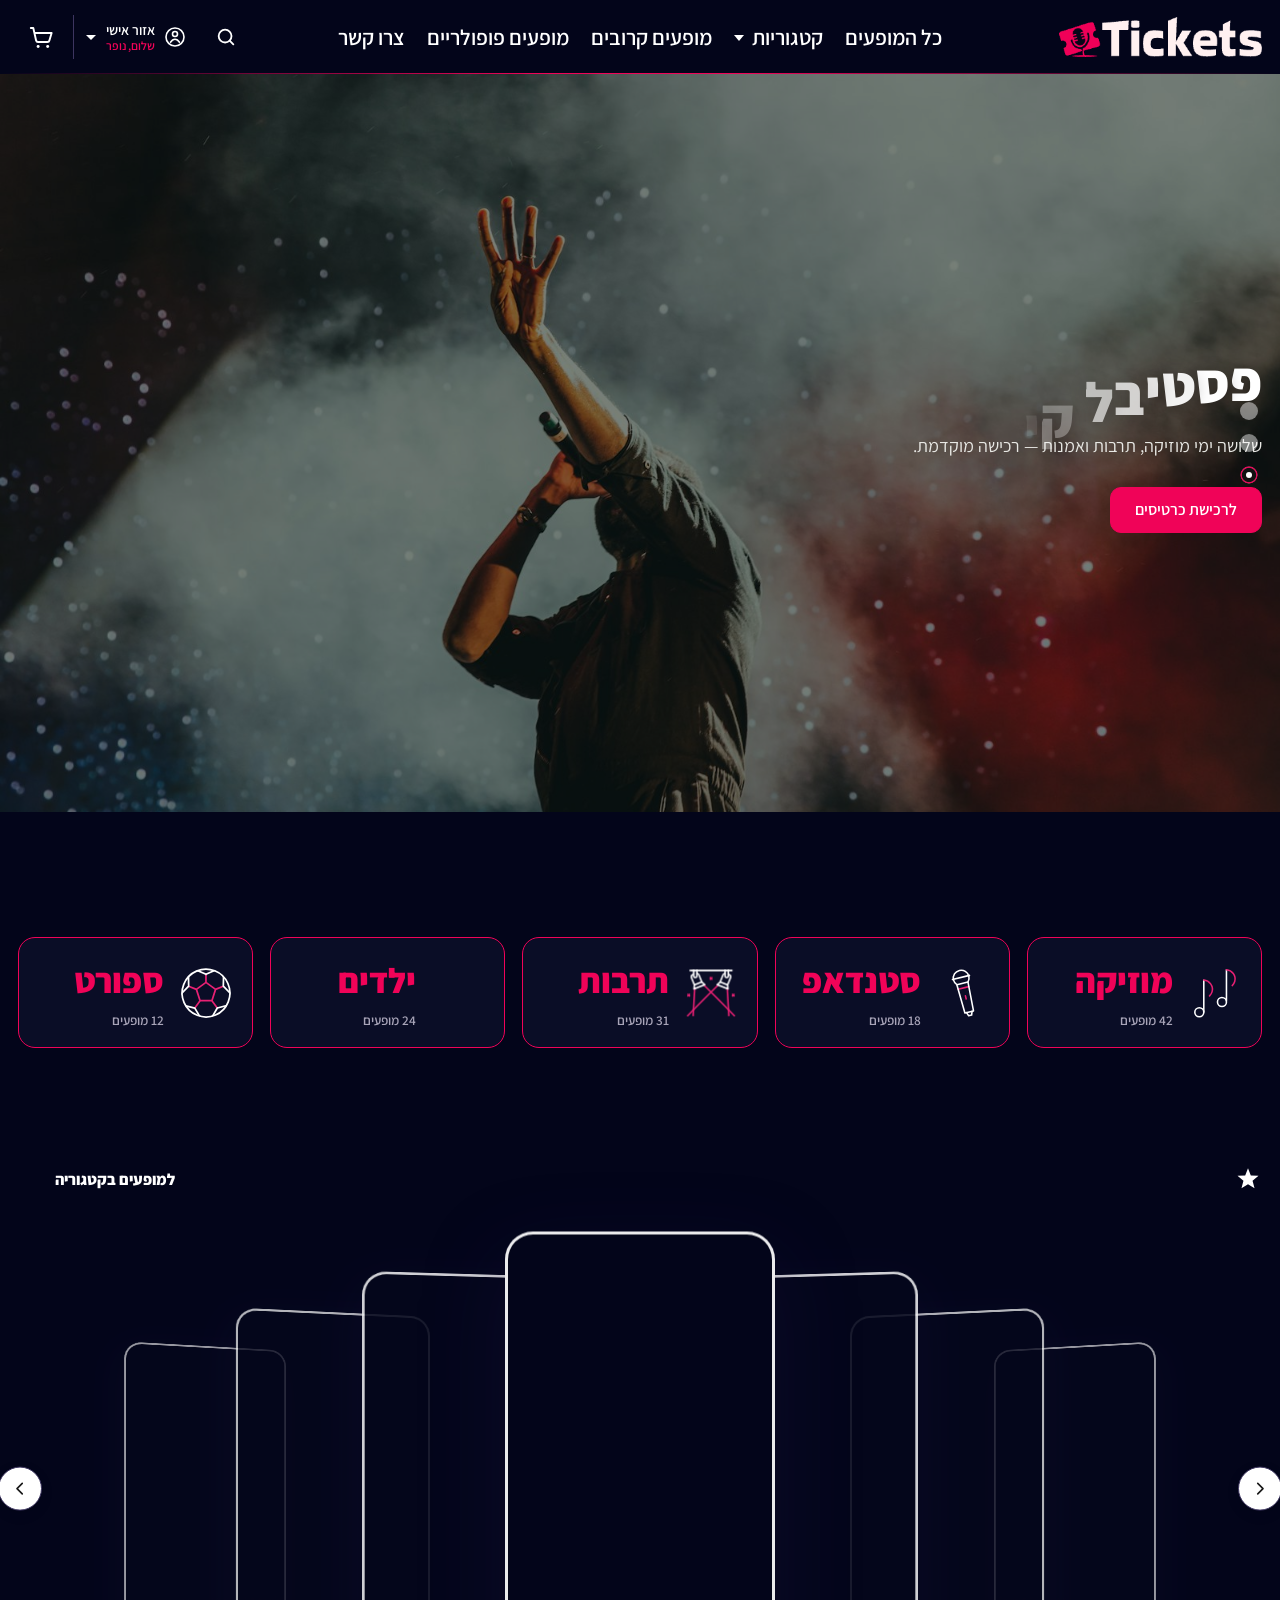
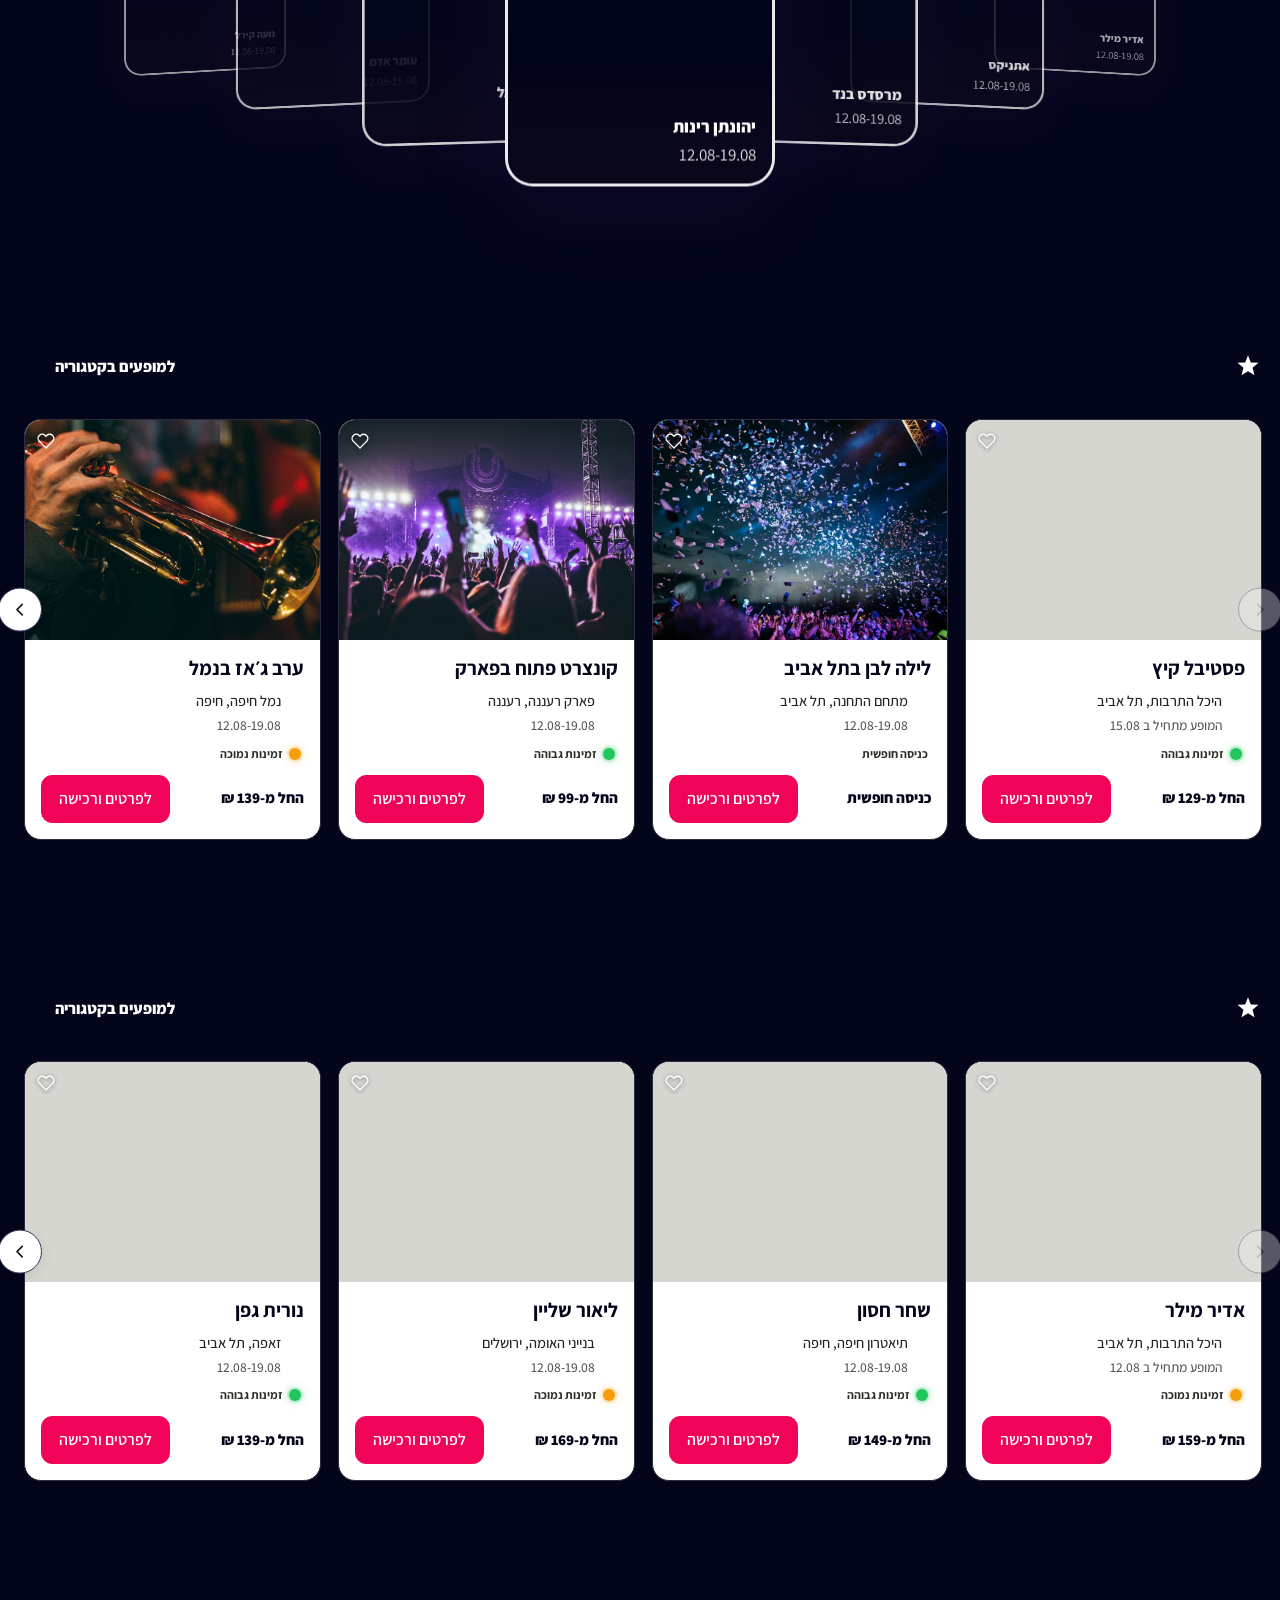
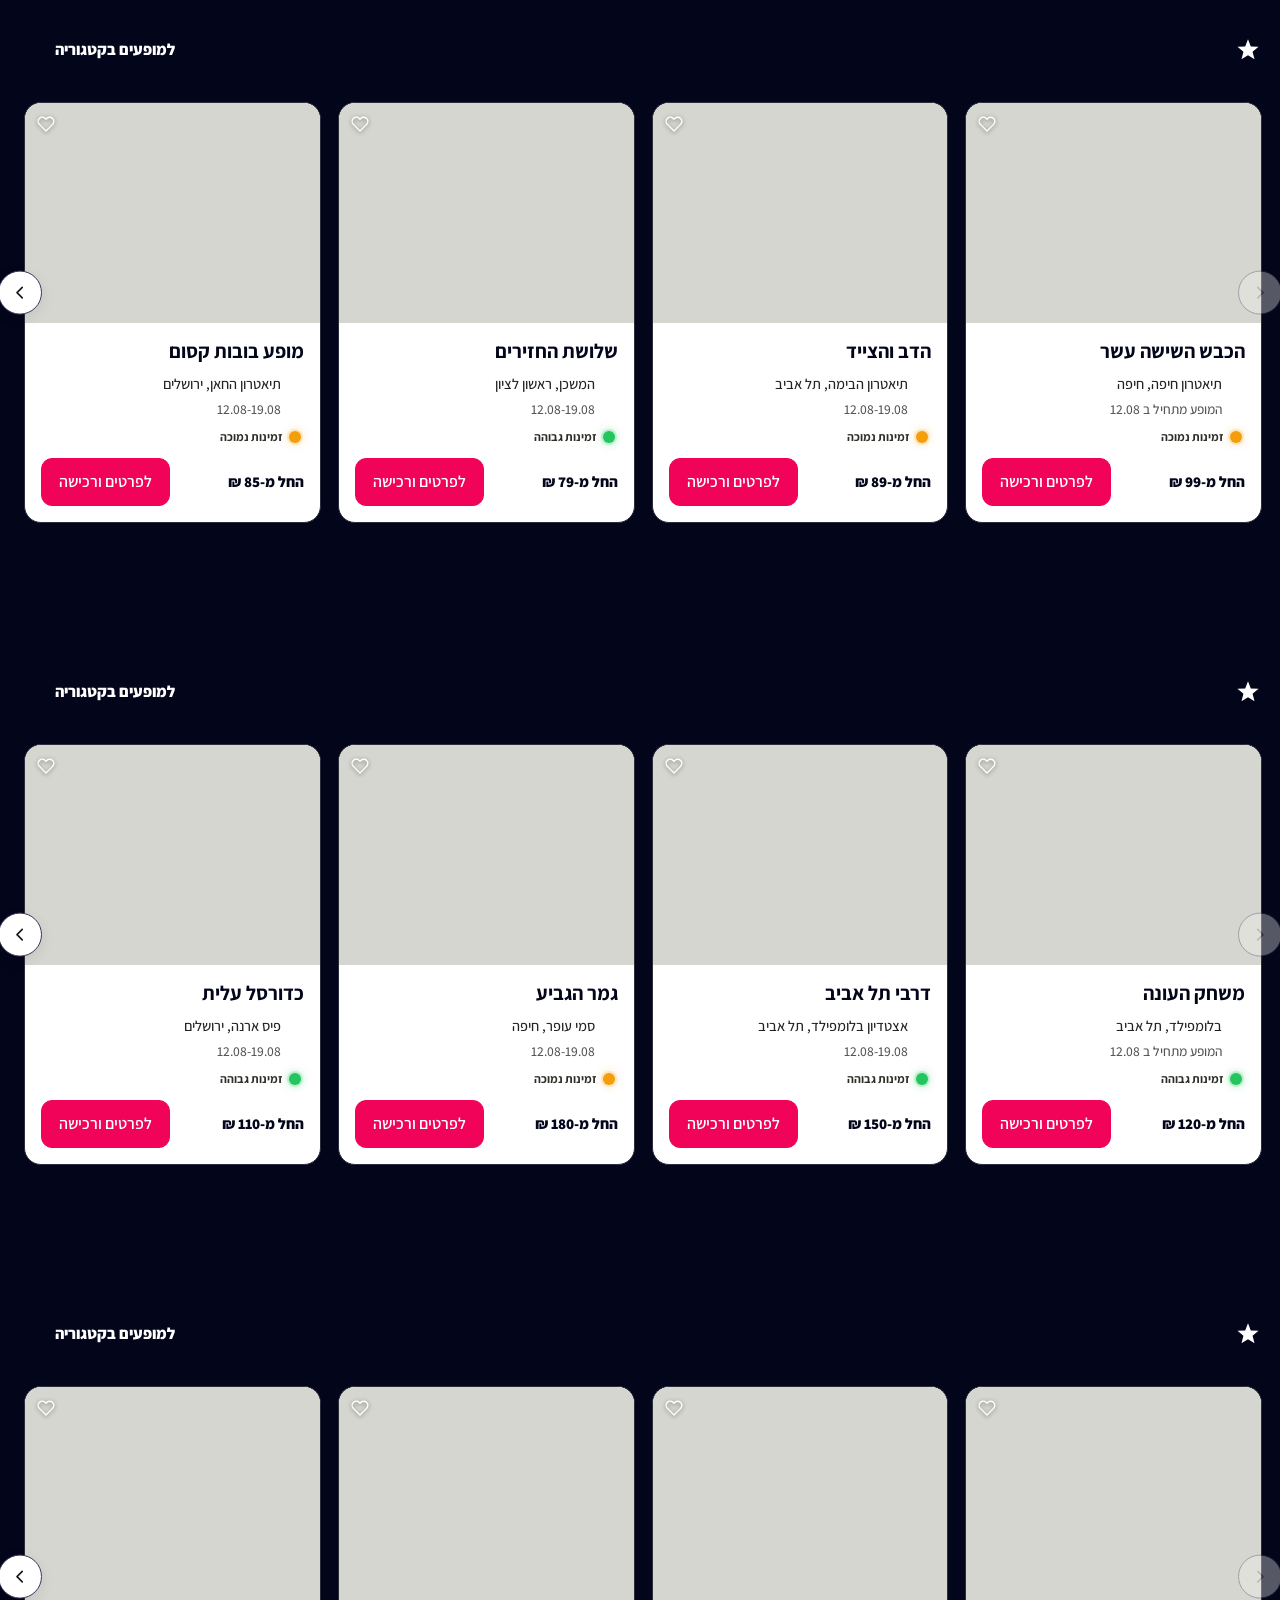
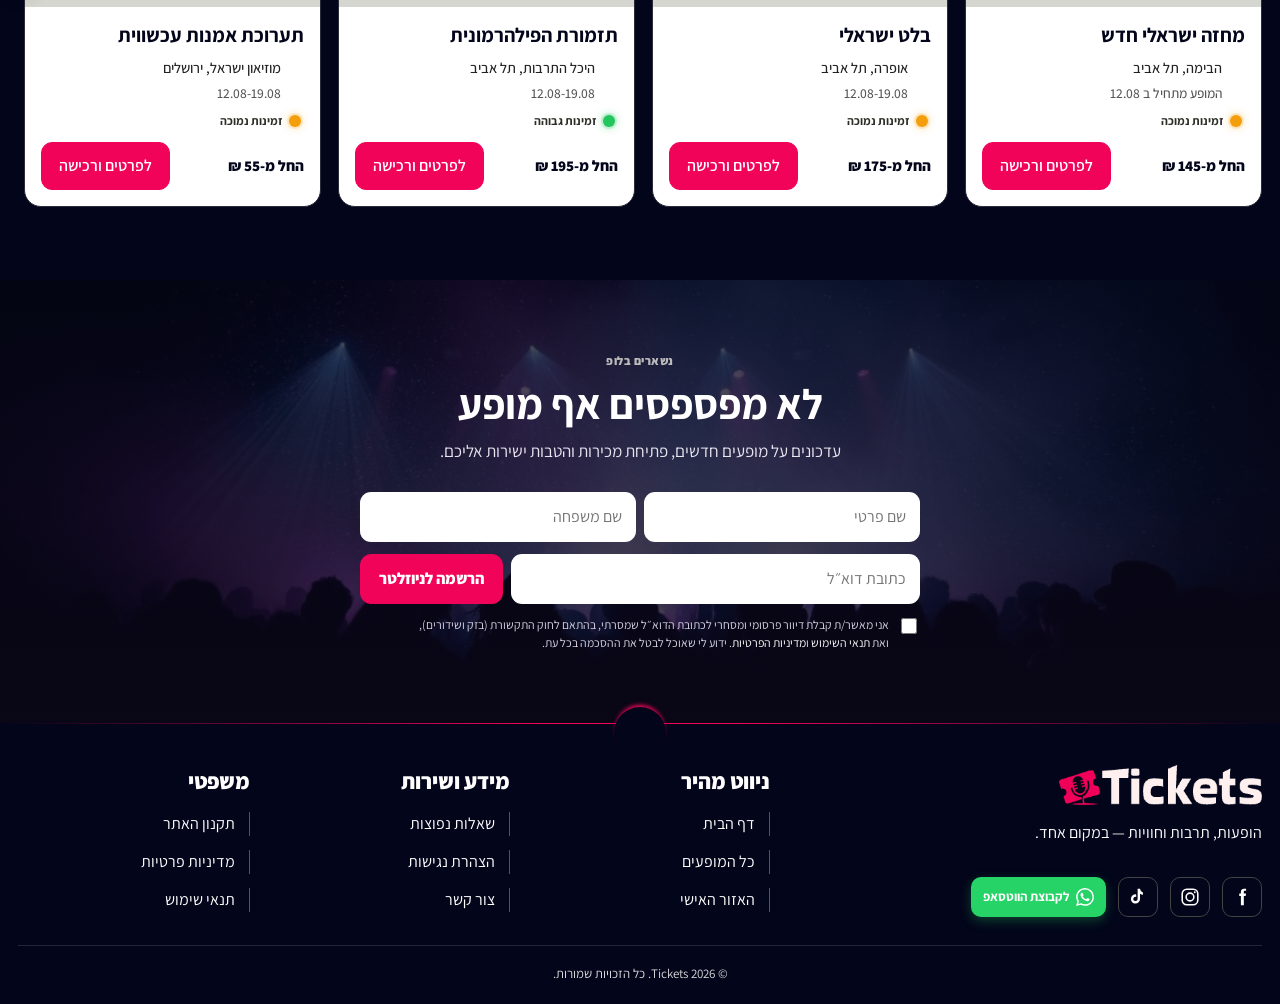
==== commit 14ba5f0d: "Lock the chosen dark theme and add a production handoff guide. Remove demo-only site settings, login" ====
--- a/index.html
+++ b/index.html
@@ -8,103 +8,14 @@
 <title>Tickets — V6</title>
 <link rel="icon" type="image/png" href="assets/images/favicon.png?v=favdark7">
 <link rel="apple-touch-icon" href="assets/images/favicon.png?v=favdark7">
-<script>
-(function () {
-  try {
-    var authed = sessionStorage.getItem("ticketsSiteAuthV1") === "1";
-    var loginDisabled = true; // default: no gate
-    try {
-      var themeRaw = localStorage.getItem("ticketsThemeOptions");
-      if (themeRaw) {
-        var themeParsed = JSON.parse(themeRaw);
-        if (themeParsed && Object.prototype.hasOwnProperty.call(themeParsed, "disableSiteLogin")) {
-          loginDisabled = !!themeParsed.disableSiteLogin;
-        }
-      }
-    } catch (e2) { /* ignore */ }
-    if (authed || loginDisabled) {
-      document.documentElement.classList.add("site-auth-ok");
-    }
-  } catch (e) { /* ignore */ }
-  document.documentElement.dataset.palette = "dark";
-  document.documentElement.classList.add("theme-boot-dark");
-  /* Resolve logo before first paint to avoid old-logo flash */
-  var LOGO_SRC = {
-    light: "assets/images/logowhite.png",
-    pink: "assets/images/logo-pink.png",
-    gradient: "assets/images/logo-gradient.png",
-    cutout: "assets/images/logo-cutout.png",
-    tickets: "assets/images/logo-tickets.png"
-  };
-  var logoId = "cutout";
-  try {
-    var logoRaw = localStorage.getItem("ticketsThemeOptions");
-    if (logoRaw) {
-      var logoParsed = JSON.parse(logoRaw);
-      if (logoParsed && LOGO_SRC[logoParsed.logoId]) {
-        logoId = logoParsed.logoId;
-      } else if (logoParsed && LOGO_SRC[logoParsed.headerLogo]) {
-        logoId = logoParsed.headerLogo;
-      }
-    }
-  } catch (e3) { /* ignore */ }
-  document.documentElement.dataset.logo = logoId;
-  window.__ticketsLogoSrc = LOGO_SRC[logoId] || LOGO_SRC.cutout;
-  window.__applyTicketsLogo = function (img) {
-    if (img) img.src = window.__ticketsLogoSrc;
-  };
-})();
-</script>
-<style>
-  /* Prevent FOUC: dark boot vars until theme-options runs */
-  html.theme-boot-dark{
-    --bg:#03051A;--page-fg:#f5f2ff;--muted:#a8a4b8;--line:#3d3560;--dash:#b0aec0;
-    --search-bg:#03051A;--header-bg:#03051A;--header-fg:#ffffff;
-    --carousel-bg-a:#03051A;--carousel-bg-b:#03051A;--categories-bg:#03051A;
-    --footer-bg:#03051A;--carousel-heading-a:#ffffff;--carousel-btn-a:#f00358;
-    --carousel-heading-b:#ffffff;--carousel-btn-b:#f00358;--chrome-bg:#03051A;--soft:#1d1640;
-  }
-</style>
 <link rel="stylesheet" href="css/styles.css?v=mega-close1">
 <link rel="stylesheet" href="css/seats-hall.css?v=sold-only1">
 <link rel="stylesheet" href="css/home2.css">
 <link rel="stylesheet" href="css/home3.css?v=mega-close1">
-<link rel="stylesheet" href="css/theme-options.css">
-<link rel="stylesheet" href="css/site-login.css">
 </head>
-<body class="site-locked theme-palette-dark">
-<script>
-(function () {
-  if (document.documentElement.classList.contains("site-auth-ok")) {
-    document.body.classList.remove("site-locked");
-  }
-  document.body.classList.remove("theme-palette-light");
-  document.body.classList.add("theme-palette-dark");
-})();
-</script>
-<div class="site-login-gate" id="siteLoginGate" role="dialog" aria-modal="true" aria-labelledby="siteLoginTitle">
-  <form class="site-login-card" id="siteLoginForm" autocomplete="on">
-    <div class="site-login-brand">
-      <img data-site-logo alt="Tickets">
-      <script>window.__applyTicketsLogo(document.currentScript.previousElementSibling);</script>
-    </div>
-    <h1 id="siteLoginTitle">התחברות</h1>
-    <p class="site-login-sub">הזינו פרטי גישה להמשך</p>
-    <label class="site-login-field">
-      <span>משתמש</span>
-      <input type="text" id="siteLoginUser" name="username" autocomplete="username" required>
-    </label>
-    <label class="site-login-field">
-      <span>סיסמה</span>
-      <input type="password" id="siteLoginPass" name="password" autocomplete="current-password" required>
-    </label>
-    <p class="site-login-error" id="siteLoginError" hidden>שם משתמש או סיסמה שגויים</p>
-    <button type="submit" class="btn primary wide site-login-submit">כניסה</button>
-  </form>
-</div>
+<body class="theme-palette-dark">
 <header class="site-header site-header-v3"><div class="header-top-row"><div class="container header-inner">
-  <a class="logo" href="#home" data-route="home"><img id="headerLogo" data-site-logo alt="Tickets"></a>
-  <script>window.__applyTicketsLogo(document.getElementById("headerLogo"));</script>
+  <a class="logo" href="#home" data-route="home"><img id="headerLogo" src="assets/images/logo.png" alt="Tickets"></a>
   <nav class="main-nav">
     <a href="#events" data-route="events">כל המופעים</a>
     <div class="nav-item has-mega">
@@ -260,8 +171,7 @@
 </script>
 <nav class="mobile-nav" id="mobileNav" aria-label="תפריט ראשי" aria-hidden="true">
   <div class="mobile-nav-brand">
-    <img data-site-logo alt="Tickets">
-    <script>window.__applyTicketsLogo(document.currentScript.previousElementSibling);</script>
+    <img src="assets/images/logo.png" alt="Tickets">
     <span class="mobile-nav-brand-line" aria-hidden="true"></span>
   </div>
   <div class="mobile-nav-inner">
@@ -707,9 +617,8 @@
     <p class="fineprint" id="queueHint">נא לא לסגור את החלון. המעבר לרכישה יתבצע אוטומטית. לחיצה על אזור ריק תעביר מיד.</p>
   </div>
 </div>
-<footer class="footer"><button type="button" class="footer-back-top" id="footerBackTop" aria-label="חזרה לראש העמוד"><lord-icon src="https://cdn.lordicon.com/xldbursn.json" trigger="hover" state="hover-slide" colors="primary:#ffffff" style="width:32px;height:32px" aria-hidden="true"></lord-icon></button><div class="container footer-grid"><div class="footer-brand"><div class="logo"><img id="footerLogo" data-site-logo alt="Tickets"><script>window.__applyTicketsLogo(document.getElementById("footerLogo"));</script></div><p>הופעות, תרבות וחוויות — במקום אחד.</p><div class="footer-social" aria-label="רשתות חברתיות"><a class="footer-social-link" href="#" aria-label="Facebook"><img src="assets/icons/facebook.svg" alt="" width="22" height="22"></a><a class="footer-social-link" href="#" aria-label="Instagram"><img src="assets/icons/instagram.svg" alt="" width="22" height="22"></a><a class="footer-social-link" href="#" aria-label="TikTok"><img src="assets/icons/tiktok.svg" alt="" width="22" height="22"></a><button type="button" class="footer-whatsapp-btn" id="whatsappJoin"><svg viewBox="0 0 24 24" width="18" height="18" aria-hidden="true"><path fill="#fff" d="M17.472 14.382c-.297-.149-1.758-.867-2.03-.967-.273-.099-.471-.148-.67.15-.197.297-.767.966-.94 1.164-.173.199-.347.223-.644.075-.297-.15-1.255-.463-2.39-1.475-.883-.788-1.48-1.761-1.653-2.059-.173-.297-.018-.458.13-.606.134-.133.298-.347.446-.52.149-.174.198-.298.298-.497.099-.198.05-.371-.025-.52-.075-.149-.669-1.612-.916-2.207-.242-.579-.487-.5-.669-.51-.173-.008-.371-.01-.57-.01-.198 0-.52.074-.792.372-.272.297-1.04 1.016-1.04 2.479 0 1.462 1.065 2.875 1.213 3.074.149.198 2.096 3.2 5.077 4.487.709.306 1.262.489 1.694.625.712.227 1.36.195 1.871.118.571-.085 1.758-.719 2.006-1.413.248-.694.248-1.289.173-1.413-.074-.124-.272-.198-.57-.347m-5.421 7.403h-.004a9.87 9.87 0 0 1-5.031-1.378l-.361-.214-3.741.982.998-3.648-.235-.374a9.86 9.86 0 0 1-1.51-5.26c.001-5.45 4.436-9.884 9.888-9.884 2.64 0 5.122 1.03 6.988 2.898a9.825 9.825 0 0 1 2.893 6.994c-.003 5.45-4.435 9.884-9.885 9.884m8.413-18.297A11.815 11.815 0 0 0 12.05 0C5.495 0 .16 5.335.157 11.892c0 2.096.547 4.142 1.588 5.945L.057 24l6.305-1.654a11.882 11.882 0 0 0 5.683 1.448h.005c6.554 0 11.89-5.335 11.893-11.893a11.821 11.821 0 0 0-3.48-8.413z"/></svg><span>לקבוצת הווטסאפ</span></button></div></div><div class="footer-col"><h3>ניווט מהיר</h3><div class="footer-links"><a href="index.html">דף הבית</a><a href="#events" data-route="events">כל המופעים</a><a href="#account" data-route="account">האזור האישי</a></div></div><div class="footer-col"><h3>מידע ושירות</h3><div class="footer-links"><a href="#faq" data-route="faq">שאלות נפוצות</a><a href="#accessibility" data-route="accessibility">הצהרת נגישות</a><a href="#contact" data-route="contact">צור קשר</a></div></div><div class="footer-col"><h3>משפטי</h3><div class="footer-links"><a href="#regulations" data-route="regulations">תקנון האתר</a><a href="#privacy" data-route="privacy">מדיניות פרטיות</a><a href="#terms" data-route="terms">תנאי שימוש</a></div></div></div><div class="container footer-bottom"><span>© 2026 Tickets. כל הזכויות שמורות.</span></div></footer>
+<footer class="footer"><button type="button" class="footer-back-top" id="footerBackTop" aria-label="חזרה לראש העמוד"><lord-icon src="https://cdn.lordicon.com/xldbursn.json" trigger="hover" state="hover-slide" colors="primary:#ffffff" style="width:32px;height:32px" aria-hidden="true"></lord-icon></button><div class="container footer-grid"><div class="footer-brand"><div class="logo"><img id="footerLogo" src="assets/images/logo.png" alt="Tickets"></div><p>הופעות, תרבות וחוויות — במקום אחד.</p><div class="footer-social" aria-label="רשתות חברתיות"><a class="footer-social-link" href="#" aria-label="Facebook"><img src="assets/icons/facebook.svg" alt="" width="22" height="22"></a><a class="footer-social-link" href="#" aria-label="Instagram"><img src="assets/icons/instagram.svg" alt="" width="22" height="22"></a><a class="footer-social-link" href="#" aria-label="TikTok"><img src="assets/icons/tiktok.svg" alt="" width="22" height="22"></a><button type="button" class="footer-whatsapp-btn" id="whatsappJoin"><svg viewBox="0 0 24 24" width="18" height="18" aria-hidden="true"><path fill="#fff" d="M17.472 14.382c-.297-.149-1.758-.867-2.03-.967-.273-.099-.471-.148-.67.15-.197.297-.767.966-.94 1.164-.173.199-.347.223-.644.075-.297-.15-1.255-.463-2.39-1.475-.883-.788-1.48-1.761-1.653-2.059-.173-.297-.018-.458.13-.606.134-.133.298-.347.446-.52.149-.174.198-.298.298-.497.099-.198.05-.371-.025-.52-.075-.149-.669-1.612-.916-2.207-.242-.579-.487-.5-.669-.51-.173-.008-.371-.01-.57-.01-.198 0-.52.074-.792.372-.272.297-1.04 1.016-1.04 2.479 0 1.462 1.065 2.875 1.213 3.074.149.198 2.096 3.2 5.077 4.487.709.306 1.262.489 1.694.625.712.227 1.36.195 1.871.118.571-.085 1.758-.719 2.006-1.413.248-.694.248-1.289.173-1.413-.074-.124-.272-.198-.57-.347m-5.421 7.403h-.004a9.87 9.87 0 0 1-5.031-1.378l-.361-.214-3.741.982.998-3.648-.235-.374a9.86 9.86 0 0 1-1.51-5.26c.001-5.45 4.436-9.884 9.888-9.884 2.64 0 5.122 1.03 6.988 2.898a9.825 9.825 0 0 1 2.893 6.994c-.003 5.45-4.435 9.884-9.885 9.884m8.413-18.297A11.815 11.815 0 0 0 12.05 0C5.495 0 .16 5.335.157 11.892c0 2.096.547 4.142 1.588 5.945L.057 24l6.305-1.654a11.882 11.882 0 0 0 5.683 1.448h.005c6.554 0 11.89-5.335 11.893-11.893a11.821 11.821 0 0 0-3.48-8.413z"/></svg><span>לקבוצת הווטסאפ</span></button></div></div><div class="footer-col"><h3>ניווט מהיר</h3><div class="footer-links"><a href="index.html">דף הבית</a><a href="#events" data-route="events">כל המופעים</a><a href="#account" data-route="account">האזור האישי</a></div></div><div class="footer-col"><h3>מידע ושירות</h3><div class="footer-links"><a href="#faq" data-route="faq">שאלות נפוצות</a><a href="#accessibility" data-route="accessibility">הצהרת נגישות</a><a href="#contact" data-route="contact">צור קשר</a></div></div><div class="footer-col"><h3>משפטי</h3><div class="footer-links"><a href="#regulations" data-route="regulations">תקנון האתר</a><a href="#privacy" data-route="privacy">מדיניות פרטיות</a><a href="#terms" data-route="terms">תנאי שימוש</a></div></div></div><div class="container footer-bottom"><span>© 2026 Tickets. כל הזכויות שמורות.</span></div></footer>
 <script src="https://cdn.lordicon.com/lordicon.js"></script>
-<script src="js/site-login.js?v=20260816b"></script>
 <script src="js/app.js?v=mega-close1"></script>
 <script src="js/seats-hall.js?v=seats-fs-exit1"></script>
 <script src="js/home2-hero.js"></script>
@@ -718,7 +627,6 @@
 <script src="js/search-dropdowns.js"></script>
 <script src="js/vendor/ScrollTrigger.min.js"></script>
 <script src="js/text-animations.js"></script>
-<script src="js/theme-options.js?v=20260827a"></script>
 <script src="js/vendor/lottie.min.js"></script>
 <script src="assets/lottie/music-notes.js"></script>
 <script src="assets/lottie/standup-mic.js"></script>
--- a/css/styles.css
+++ b/css/styles.css
@@ -1,5 +1,5 @@
 @import url('https://fonts.googleapis.com/css2?family=Assistant:wght@300;400;500;600;700;800&display=swap');
-:root{--font:'Assistant',Arial,sans-serif;--bg:#f5f5f2;--surface:#ffffff;--ink:#1d104a;--page-fg:#1d104a;--muted:#6e6e68;--line:#deded8;--dash:#777777;--search-bg:#1d104a;--header-bg:#ffffff;--header-fg:#1d104a;--carousel-bg-a:#e2e0e8;--carousel-bg-b:#ffffff;--categories-bg:#e2e0e8;--footer-bg:#1d104a;--carousel-heading-a:#1d104a;--carousel-btn-a:#1d104a;--carousel-heading-b:#1d104a;--carousel-btn-b:#1d104a;--chrome-bg:#1d104a;--soft:#eeeeea;--dark:#232321;--brand-dark:#f00358;--brand-pink:#f00358;--brand-border:#f00358;--brand-gradient:#f00358;--radius:16px;--shadow:0 12px 34px rgba(0,0,0,.08);--header-search-h:0px}
+:root{--font:'Assistant',Arial,sans-serif;--bg:#03051A;--surface:#ffffff;--ink:#03051A;--page-fg:#f5f2ff;--muted:#a8a4b8;--line:#3d3560;--dash:#b0aec0;--search-bg:#03051A;--header-bg:#03051A;--header-fg:#ffffff;--carousel-bg-a:#03051A;--carousel-bg-b:#03051A;--categories-bg:#03051A;--footer-bg:#03051A;--carousel-heading-a:#ffffff;--carousel-btn-a:#f00358;--carousel-heading-b:#ffffff;--carousel-btn-b:#f00358;--chrome-bg:#03051A;--soft:#1d1640;--dark:#232321;--brand-dark:#f00358;--brand-pink:#f00358;--brand-border:#f00358;--brand-gradient:#f00358;--radius:16px;--shadow:0 12px 34px rgba(0,0,0,.08);--header-search-h:0px}
 *{box-sizing:border-box}html{scroll-behavior:smooth;overflow-x:hidden;max-width:100%;width:100%}body{margin:0;font-family:var(--font);background:var(--bg);color:var(--page-fg,var(--ink));line-height:1.5;overflow-x:hidden;max-width:100%;width:100%;position:relative}
 .event-card,.content-card,.filter-panel,.summary-card,.account-menu,.cart-preview,.waitlist-dialog,.date-range-panel,.toast,.digital-ticket{
   color:var(--ink,#1d104a);
@@ -1410,8 +1410,8 @@
   transform:rotateY(180deg);
 }
 @media(max-width:960px){
-  body[data-card-layout="popular-special"] .event-card-flip:hover .event-card-inner,
-  body[data-card-layout="popular-special"] .event-card-flip:focus-within .event-card-inner{
+  .event-card-flip:hover .event-card-inner,
+  .event-card-flip:focus-within .event-card-inner{
     transform:none
   }
 }
@@ -1504,7 +1504,7 @@
 }
 
 /* GSAP text animations */
-.gsap-char,.gsap-word{display:inline-block;will-change:transform,opacity}
+.gsap-char{display:inline-block;will-change:transform,opacity}
 .gsap-char.is-space{white-space:pre}
 .gsap-text-pending{opacity:0 !important}
 .hero-v2-text h1,.heading-icon h2{overflow:visible}
@@ -1531,9 +1531,6 @@
 @media(prefers-reduced-motion:reduce){
   .section-title-link h2{transition:none}
 }
-.results-grid.events-flip-grid{align-items:start}
-.results-grid.events-flip-grid .event-card-flip{width:100%}
-
 @media(max-width:600px){
   .join-section{padding:56px 0}
   #success .success-join-shell{
@@ -1840,7 +1837,7 @@
   filter:brightness(0) saturate(100%) invert(10%) sepia(42%) saturate(2800%) hue-rotate(230deg) brightness(92%) contrast(105%);
 }
 .header-actions .header-button img{
-  filter:url(#themeHeaderIconFilter);
+  filter:brightness(0) invert(1);
 }
 .header-actions .header-button,
 .header-actions .header-account-text strong,
@@ -1954,175 +1951,11 @@
   }
 }
 
-/* Popular section — animated bokeh background (Sicontis Quote Poster 2 style) */
-.popular-bokeh-section{
-  position:relative;
-  overflow:hidden;
-  isolation:isolate;
-  background:var(--ink,#1d104a);
-  color:#fff;
-}
-.popular-bokeh-canvas{
-  position:absolute;
-  inset:0;
-  width:100%;
-  height:100%;
-  z-index:0;
-  pointer-events:none;
-  filter:blur(50px);
-}
-.popular-bokeh-section > .container{
-  position:relative;
-  z-index:1;
-}
-.popular-bokeh-section .section-header .heading-icon,
-.popular-bokeh-section .section-header .heading-icon h2,
-.popular-bokeh-section .section-star{
-  color:#fff;
-}
-.popular-bokeh-section .section-all-btn{
-  background:transparent;
-  color:#fff;
-  border-color:transparent;
-}
-.popular-bokeh-section .section-all-btn:hover,
-.popular-bokeh-section .section-all-btn:focus-visible{
-  filter:none;
-  opacity:.85;
-}
-.popular-bokeh-section .carousel-side-arrow{
-  background:rgba(255,255,255,.94);
-  color:var(--ink,#1d104a);
-  border-color:transparent;
-  box-shadow:0 8px 22px rgba(0,0,0,.22);
-}
-@media(prefers-reduced-motion:reduce){
-  .popular-bokeh-canvas{
-    filter:blur(40px);
-  }
-}
 
 @media(prefers-reduced-motion:reduce){
   .footer-social-link,.footer-social-link img{transition:background .15s ease,border-color .15s ease}
   .footer-social-link:hover,.footer-social-link:focus-visible{transform:none;box-shadow:none}
   .footer-social-link:hover img,.footer-social-link:focus-visible img{transform:none}
-}
-
-/* Event dates — calendar picker */
-.show-calendar{
-  margin-top:10px;
-  max-width:380px;
-  padding:18px 16px 16px;
-  background:#fff;
-  border:1px solid var(--line,#deded8);
-  border-radius:14px;
-  color:var(--ink,#1d104a);
-}
-.show-cal-head{
-  display:flex;
-  align-items:center;
-  justify-content:space-between;
-  gap:10px;
-  margin-bottom:12px;
-}
-.show-cal-title{
-  flex:1;
-  font-size:16px;
-  font-weight:800;
-  text-align:center;
-}
-.show-cal-nav{
-  width:32px;
-  height:32px;
-  border:1px solid var(--line,#deded8);
-  border-radius:8px;
-  background:#fff;
-  color:var(--ink,#1d104a);
-  font-size:18px;
-  line-height:1;
-  display:inline-grid;
-  place-items:center;
-  cursor:pointer;
-}
-.show-cal-nav:hover,
-.show-cal-nav:focus-visible{
-  border-color:var(--brand-dark,#e72173);
-  color:var(--brand-dark,#e72173);
-  outline:none;
-}
-.show-cal-weekdays,
-.show-cal-grid{
-  display:grid;
-  grid-template-columns:repeat(7,minmax(0,1fr));
-  gap:4px;
-}
-.show-cal-weekday{
-  text-align:center;
-  font-size:11px;
-  font-weight:700;
-  color:var(--muted,#6e6e68);
-  padding:0 0 6px;
-}
-.show-cal-cell{
-  width:100%;
-  height:40px;
-  border:0;
-  border-radius:8px;
-  background:transparent;
-  color:inherit;
-  font:inherit;
-  display:grid;
-  place-items:center;
-  padding:0;
-}
-.show-cal-cell.is-empty{visibility:hidden}
-.show-cal-day{
-  font-size:13px;
-  font-weight:600;
-  line-height:1;
-}
-.show-cal-cell.is-event{
-  background:var(--brand-dark,#e72173);
-  color:#fff;
-  cursor:pointer;
-  transition:transform .15s ease,background .15s ease;
-}
-.show-cal-cell.is-event .show-cal-day{font-weight:800}
-.show-cal-cell.is-event:hover,
-.show-cal-cell.is-event:focus-visible{
-  transform:scale(1.05);
-  background:#f03a87;
-  outline:2px solid var(--ink,#1d104a);
-  outline-offset:1px;
-}
-.show-cal-cell.is-sold{
-  background:#f7a8c8;
-  color:var(--ink,#1d104a);
-}
-.show-cal-cell.is-presale{
-  background:var(--brand-pink,#a91854);
-}
-.show-cal-legend{
-  display:flex;
-  align-items:center;
-  gap:8px;
-  margin:12px 0 0;
-  padding-top:12px;
-  border-top:1px solid var(--line,#deded8);
-  font-size:12px;
-  color:var(--muted,#6e6e68);
-}
-.show-cal-dot{
-  width:8px;
-  height:8px;
-  border-radius:50%;
-  background:var(--brand-dark,#e72173);
-  flex:0 0 auto;
-}
-@media(max-width:600px){
-  .show-calendar{max-width:100%;padding:14px 12px}
-  .show-cal-cell{height:36px;border-radius:7px}
-  .show-cal-day{font-size:12px}
 }
 
 /* Mobile: categories as centered infinite carousel; section titles −30% */
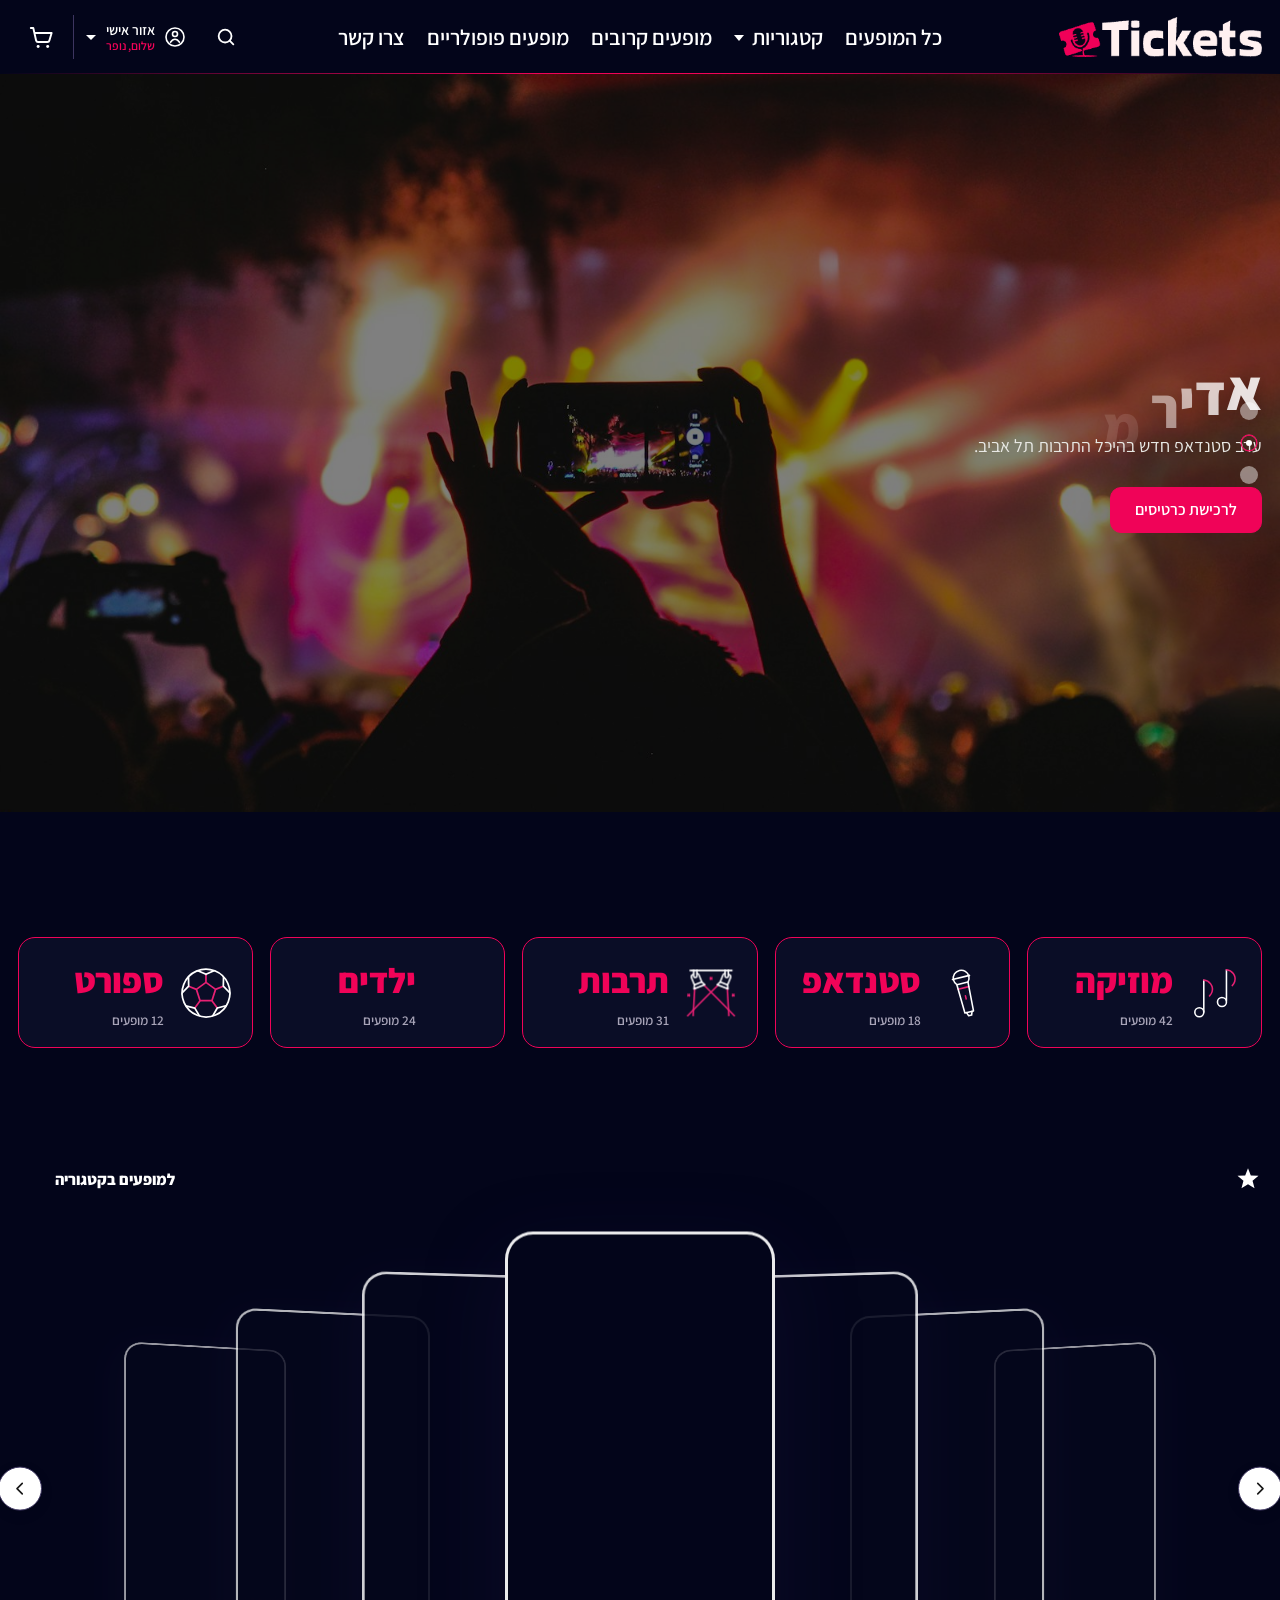
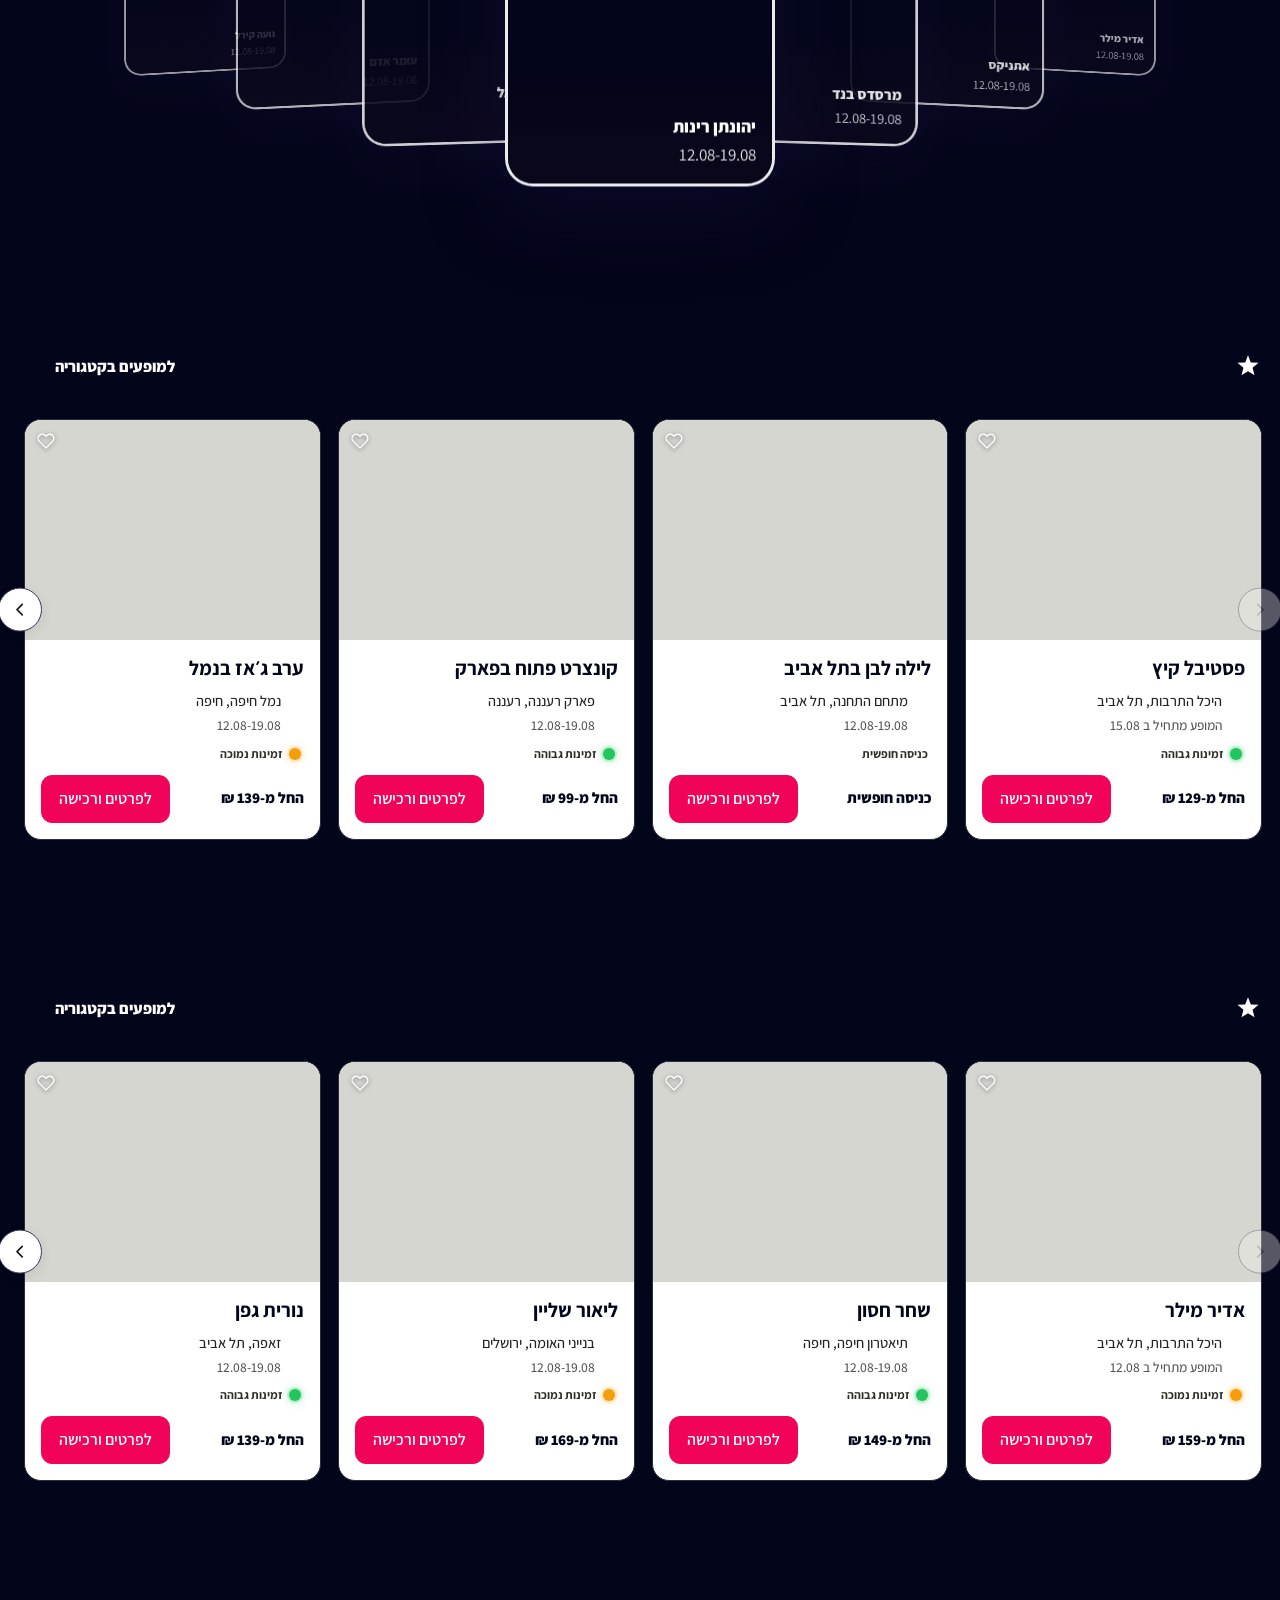
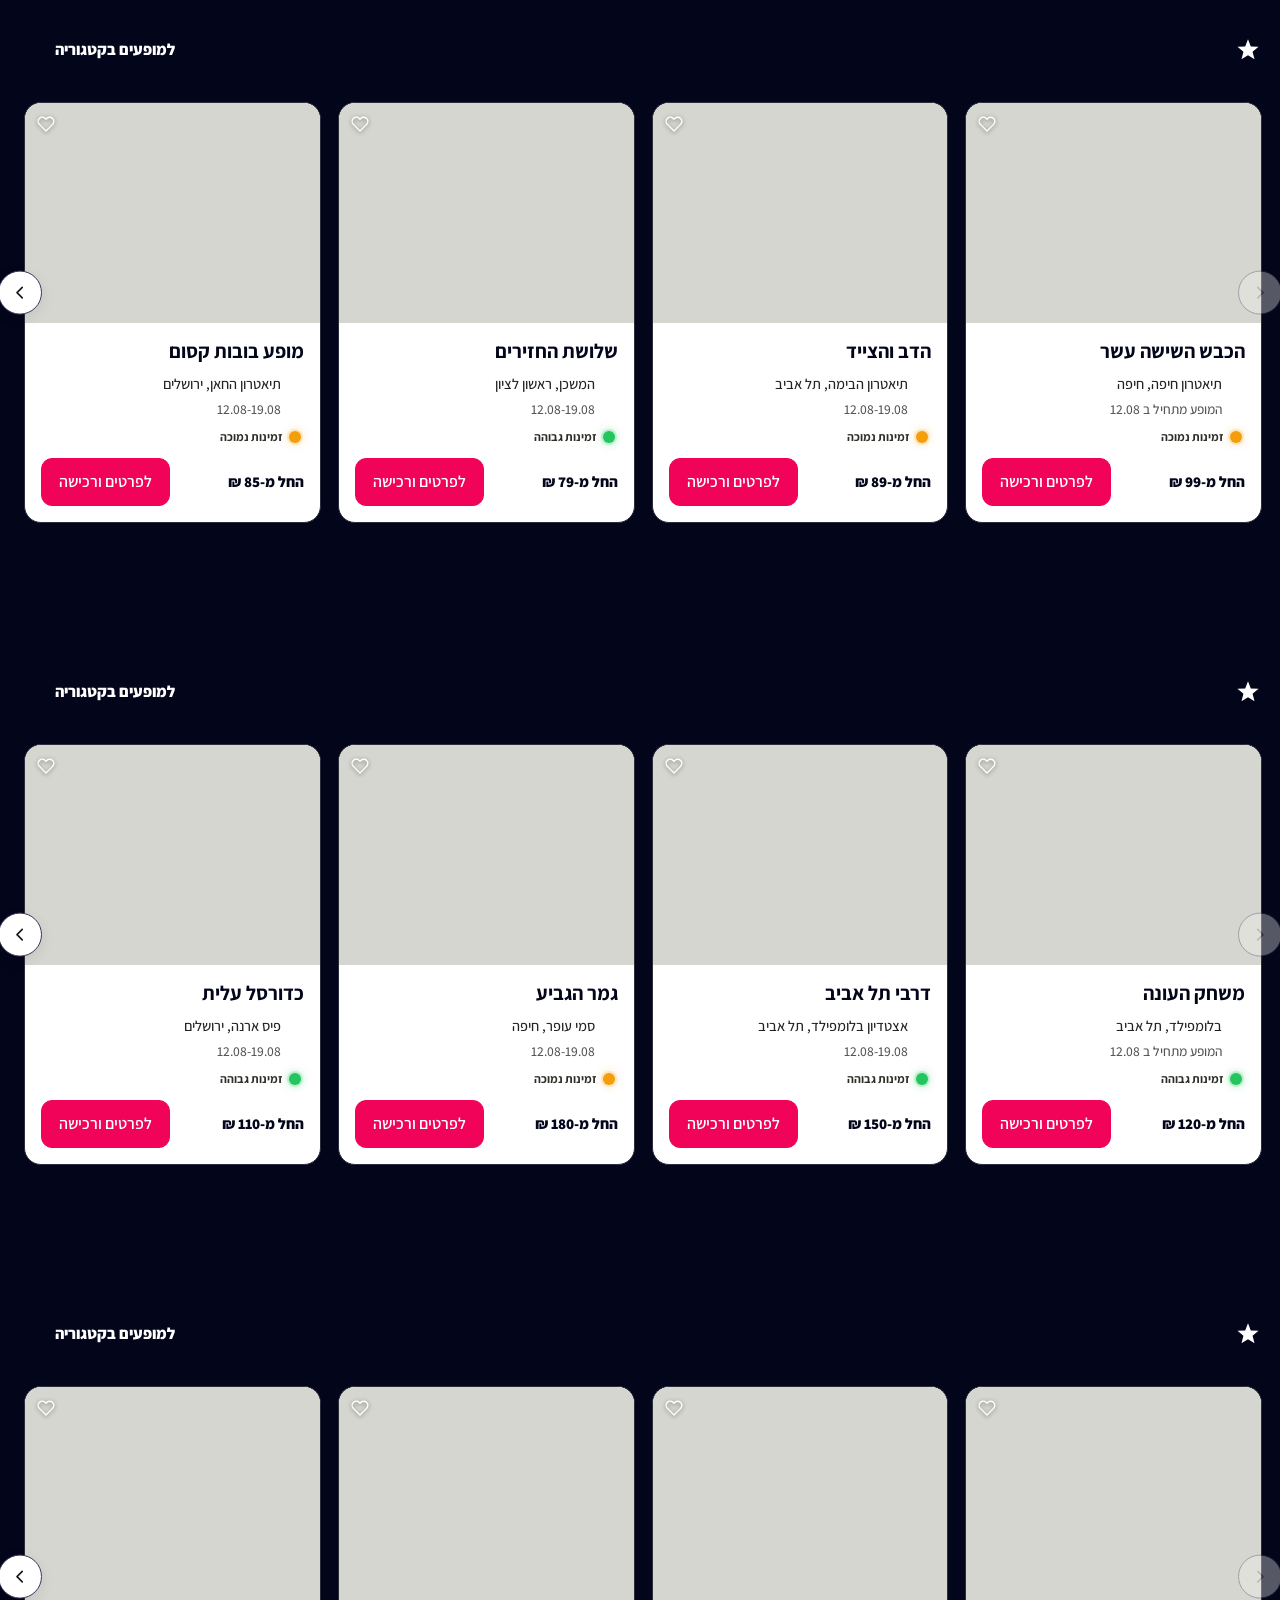
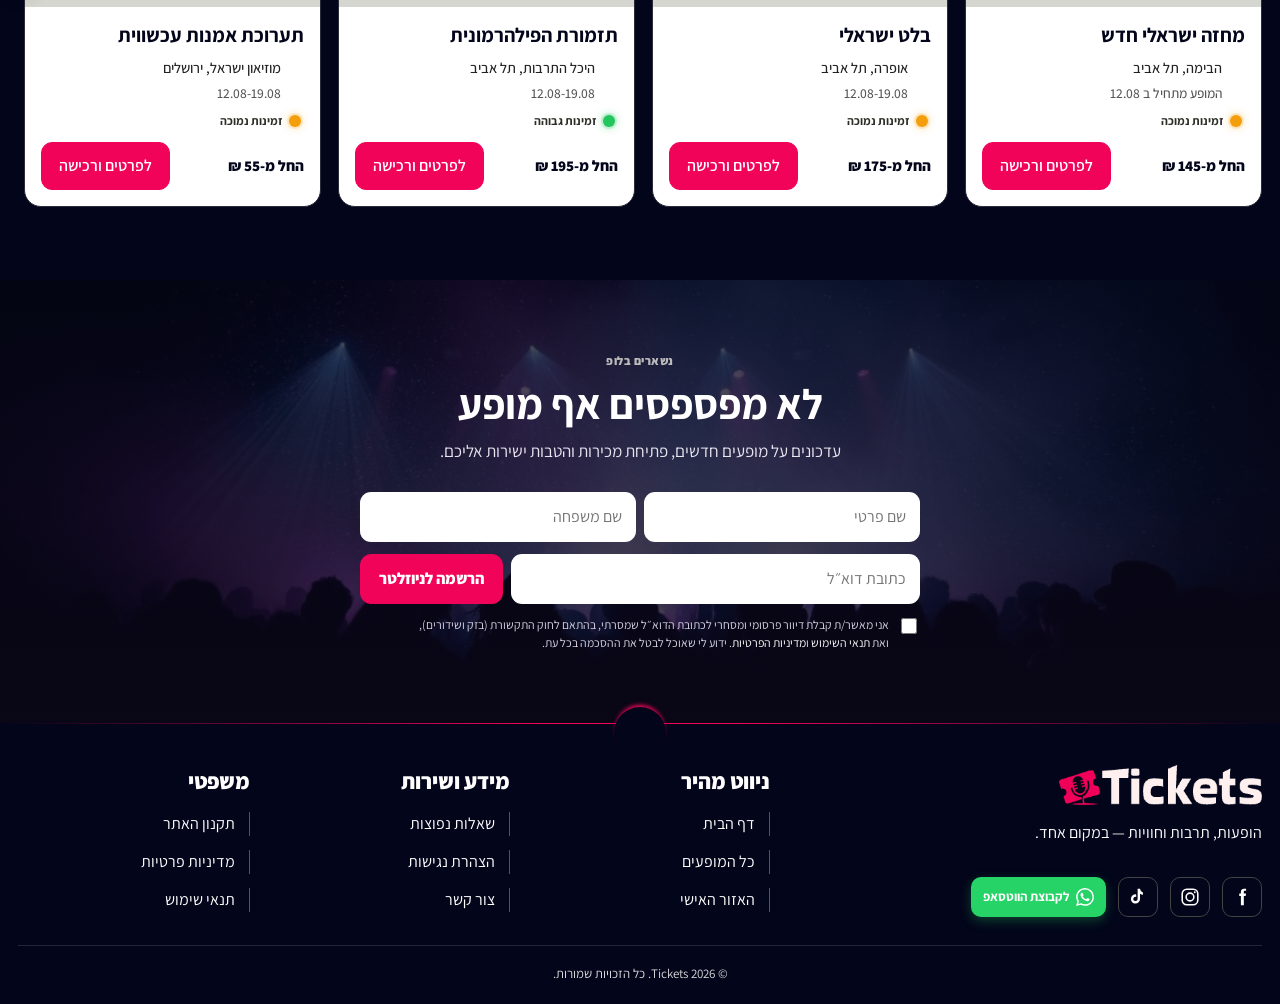
==== commit c984582f: "Ship a product-only handoff without leftover design options. Remove unused intro/audit assets and di" ====
--- a/index.html
+++ b/index.html
@@ -13,7 +13,7 @@
 <link rel="stylesheet" href="css/home2.css">
 <link rel="stylesheet" href="css/home3.css?v=mega-close1">
 </head>
-<body class="theme-palette-dark">
+<body>
 <header class="site-header site-header-v3"><div class="header-top-row"><div class="container header-inner">
   <a class="logo" href="#home" data-route="home"><img id="headerLogo" src="assets/images/logo.png" alt="Tickets"></a>
   <nav class="main-nav">
--- a/css/styles.css
+++ b/css/styles.css
@@ -11,7 +11,7 @@
 .container.auth-grid,
 .container.contact-hero-copy,
 .container.contact-layout{width:min(1160px,calc(100% - 36px));max-width:1160px}.screen{display:none;min-height:70vh}.screen.active{display:block}.hidden{display:none!important}
-.site-header{position:sticky;top:0;z-index:50;background:var(--header-bg,#ffffff);color:var(--header-fg,var(--ink,#1d104a));border-bottom:0;backdrop-filter:blur(10px)}.site-header:not(.site-header-v3)::after{content:"";position:absolute;left:0;right:0;bottom:0;height:1px;pointer-events:none;background:linear-gradient(90deg,transparent 0%,#f00358 42%,#f00358 58%,transparent 100%)}.site-header:has(.has-mega:hover),.site-header:has(.has-mega:focus-within){border-bottom-color:transparent}.header-inner{height:74px;display:grid;grid-template-columns:1fr auto 1fr;align-items:center;gap:16px}.logo{display:flex;align-items:center;justify-self:start}.logo img{height:40px;max-height:40px;width:auto;display:block;object-fit:contain}.footer-brand .logo img{height:40px;max-height:40px}.main-nav{display:flex;gap:22px;font-size:18px;align-items:center;justify-content:center;justify-self:center;grid-column:2}.header-actions{justify-self:end}.main-nav>a,.nav-trigger{color:inherit;font:inherit;border:0;background:none;padding:0;cursor:pointer}.main-nav>a,.nav-trigger{font-size:21.6px;font-weight:600}.nav-item.has-mega{position:static}.nav-trigger{position:relative;display:inline-flex;align-items:center;gap:8px;height:74px}.nav-trigger-caret{width:0;height:0;border-left:5px solid transparent;border-right:5px solid transparent;border-top:6px solid currentColor;flex-shrink:0;margin-top:2px;transition:transform .18s ease}.nav-item.has-mega:hover .nav-trigger-caret,.nav-item.has-mega:focus-within .nav-trigger-caret{transform:rotate(180deg)}.nav-trigger::after{content:"";position:absolute;left:50%;bottom:-1px;width:0;height:0;margin-left:-9px;border-left:9px solid transparent;border-right:9px solid transparent;border-bottom:10px solid #1D104A;opacity:0;visibility:hidden;transition:opacity .18s ease,visibility .18s;z-index:70;pointer-events:none}.nav-item.has-mega:hover .nav-trigger::after,.nav-item.has-mega:focus-within .nav-trigger::after{opacity:1;visibility:visible}.mega-menu{position:absolute;top:calc(100% - 1px);right:0;left:0;background:linear-gradient(to bottom,rgba(3,5,26,1) 0%,rgba(3,5,26,.4) 50%,rgba(3,5,26,1) 100%);backdrop-filter:blur(14px);-webkit-backdrop-filter:blur(14px);color:#fff;padding:28px 0 32px;opacity:0;visibility:hidden;pointer-events:none;transform:none;transition:opacity .18s ease,visibility .18s;box-shadow:0 18px 40px rgba(0,0,0,.18);border-top:0}.nav-item.has-mega:hover .mega-menu,.nav-item.has-mega:focus-within .mega-menu{opacity:1;visibility:visible;pointer-events:auto;transform:none}.mega-inner{display:grid;gap:28px}
+.site-header{position:sticky;top:0;z-index:50;background:var(--header-bg,#ffffff);color:var(--header-fg,var(--ink,#1d104a));border-bottom:0;backdrop-filter:blur(10px)}.site-header:has(.has-mega:hover),.site-header:has(.has-mega:focus-within){border-bottom-color:transparent}.header-inner{height:74px;display:grid;grid-template-columns:1fr auto 1fr;align-items:center;gap:16px}.logo{display:flex;align-items:center;justify-self:start}.logo img{height:40px;max-height:40px;width:auto;display:block;object-fit:contain}.footer-brand .logo img{height:40px;max-height:40px}.main-nav{display:flex;gap:22px;font-size:18px;align-items:center;justify-content:center;justify-self:center;grid-column:2}.header-actions{justify-self:end}.main-nav>a,.nav-trigger{color:inherit;font:inherit;border:0;background:none;padding:0;cursor:pointer}.main-nav>a,.nav-trigger{font-size:21.6px;font-weight:600}.nav-item.has-mega{position:static}.nav-trigger{position:relative;display:inline-flex;align-items:center;gap:8px;height:74px}.nav-trigger-caret{width:0;height:0;border-left:5px solid transparent;border-right:5px solid transparent;border-top:6px solid currentColor;flex-shrink:0;margin-top:2px;transition:transform .18s ease}.nav-item.has-mega:hover .nav-trigger-caret,.nav-item.has-mega:focus-within .nav-trigger-caret{transform:rotate(180deg)}.nav-trigger::after{content:"";position:absolute;left:50%;bottom:-1px;width:0;height:0;margin-left:-9px;border-left:9px solid transparent;border-right:9px solid transparent;border-bottom:10px solid #1D104A;opacity:0;visibility:hidden;transition:opacity .18s ease,visibility .18s;z-index:70;pointer-events:none}.nav-item.has-mega:hover .nav-trigger::after,.nav-item.has-mega:focus-within .nav-trigger::after{opacity:1;visibility:visible}.mega-menu{position:absolute;top:calc(100% - 1px);right:0;left:0;background:linear-gradient(to bottom,rgba(3,5,26,1) 0%,rgba(3,5,26,.4) 50%,rgba(3,5,26,1) 100%);backdrop-filter:blur(14px);-webkit-backdrop-filter:blur(14px);color:#fff;padding:28px 0 32px;opacity:0;visibility:hidden;pointer-events:none;transform:none;transition:opacity .18s ease,visibility .18s;box-shadow:0 18px 40px rgba(0,0,0,.18);border-top:0}.nav-item.has-mega:hover .mega-menu,.nav-item.has-mega:focus-within .mega-menu{opacity:1;visibility:visible;pointer-events:auto;transform:none}.mega-inner{display:grid;gap:28px}
 .mega-inner-cats{gap:0}
 .mega-cat-grid{display:grid;grid-template-columns:repeat(5,minmax(0,1fr));gap:18px;align-items:start}
 .mega-cat-col{display:grid;gap:14px;align-content:start;min-width:0}
@@ -27,7 +27,7 @@
 .mega-cat-links a:hover,.mega-cat-links a:focus-visible{outline:none}
 .mega-cat-links .mega-all-link{color:var(--brand-dark,#e72173)!important;font-weight:700;margin-top:2px}.mega-popular-head,.mega-discover{display:grid;gap:16px}.mega-popular-head{align-items:center}.mega-popular h3,.mega-discover>h3{margin:0;font-size:14px;font-weight:800;letter-spacing:.08em;text-transform:uppercase}.mega-cards{display:grid;grid-template-columns:repeat(3,1fr);gap:14px}.mega-card{position:relative;min-height:140px;border-radius:12px;overflow:hidden;display:flex;align-items:flex-end;padding:16px;background-size:cover;background-position:center;isolation:isolate}.mega-card::before{content:"";position:absolute;inset:0;background:rgba(0,0,0,.28);z-index:0}.mega-card span{position:relative;z-index:1;font-size:18px;font-weight:800}.mega-card-music{background:#fff}.mega-card-music span{color:var(--ink,#1d104a)}.mega-card-music::before{background:rgba(29,16,74,.08)}.mega-card-standup{background:#6e6e68}.mega-card-kids{background:#86867e}.mega-discover{grid-template-columns:140px 1fr;align-items:start;padding-top:22px;border-top:1px solid rgba(255,255,255,.22);gap:24px}.mega-links{display:grid;grid-template-columns:repeat(5,1fr);gap:18px}.mega-col{display:grid;gap:10px;align-content:start}.mega-col a{font-size:14px;color:#f2f2f0}.mega-col a:hover{text-decoration:underline}.mega-col strong{font-size:15px}.mega-all-link{color:#6db3ff!important;font-weight:700}.header-actions{display:flex;gap:8px;align-items:center}.header-button{display:flex;align-items:center;gap:7px;border:1px solid var(--line);background:#fff;border-radius:11px;padding:7px 12px;color:#1D104A}.header-button.header-icon-btn{position:relative;border:0;background:transparent;padding:7px 10px;gap:0}.header-button.header-icon-btn img{width:24px;height:24px}.header-button.header-icon-btn[data-route="cart"] img{width:27px;height:27px}.header-button.header-icon-btn .header-count{position:absolute;top:2px;left:2px;min-width:16px;height:16px;padding:0 3px;font-size:10px;line-height:1;z-index:1}.header-account-wrap{position:relative;display:flex;align-items:center;align-self:stretch}.header-account-btn{gap:8px;padding:5px 10px 5px 12px;border:0;background:transparent;border-left:1px solid var(--line);border-radius:0;min-height:44px}.header-account-text{display:grid;gap:1px;text-align:right;line-height:1.15}.header-account-text strong{font-size:14px;font-weight:600}.header-account-text small{font-size:12px;color:var(--header-fg,var(--ink,#1d104a));font-weight:500}.header-account-text .header-account-name,
 .header-account-text .header-account-greeting{color:#f00358;font-weight:600}.header-account-caret{width:0;height:0;border-left:5px solid transparent;border-right:5px solid transparent;border-top:5px solid var(--header-fg,var(--ink,#1d104a));margin-right:2px;flex-shrink:0}.account-menu{position:absolute;top:calc(100% - 2px);right:0;width:220px;background:#fff;border:1px solid var(--line);border-radius:12px;box-shadow:var(--shadow);padding:8px;padding-top:14px;opacity:0;visibility:hidden;pointer-events:none;transform:translateY(4px);transition:opacity .18s ease,transform .18s ease,visibility .18s;z-index:65}.account-menu::before{content:"";position:absolute;top:-6px;right:28px;border-left:7px solid transparent;border-right:7px solid transparent;border-bottom:7px solid #fff;filter:drop-shadow(0 -1px 0 var(--line))}.header-account-wrap.is-open .account-menu{opacity:1;visibility:visible;pointer-events:auto;transform:translateY(0)}.account-menu button{width:100%;display:flex;align-items:center;gap:10px;border:0;background:none;padding:10px 10px;border-radius:8px;text-align:right;font:inherit;font-size:14px;font-weight:600;color:#191919;cursor:pointer}.account-menu button:hover{background:var(--brand-gradient);color:#fff}.account-menu button:hover img{filter:brightness(0) invert(1)}.account-menu button img{width:18px;height:18px;flex-shrink:0}.account-menu hr{border:0;border-top:1px solid var(--line);margin:6px 4px}.header-button img,.search-field img,.remove-btn img{width:20px;height:20px}.header-button.header-account-btn img{width:24px;height:24px}.header-button.dark{background:var(--brand-gradient);color:#fff;border-color:var(--brand-border,#c31c61)}.header-button.dark img{filter:invert(1)}.header-count{min-width:22px;height:22px;padding:0 6px;border-radius:50%;background:var(--brand-gradient);color:#fff;font-size:12px;font-weight:800;display:inline-grid;place-items:center;line-height:1}.header-cart-wrap{position:relative}.cart-preview{position:absolute;left:0;top:calc(100% - 2px);width:320px;padding:14px;background:#fff;color:#191919;border:1px solid var(--line);border-radius:14px;box-shadow:var(--shadow);opacity:0;visibility:hidden;pointer-events:none;transform:translateY(6px);transition:opacity .18s ease,transform .18s ease,visibility .18s;z-index:60}.header-cart-wrap:hover .cart-preview,.header-cart-wrap:focus-within .cart-preview{opacity:1;visibility:visible;pointer-events:auto;transform:translateY(0)}.cart-preview-list{display:grid;gap:10px;max-height:260px;overflow:auto;margin-bottom:12px}.cart-preview-item{display:grid;grid-template-columns:48px 1fr auto;gap:10px;align-items:start;padding-bottom:10px;border-bottom:1px solid var(--line)}.cart-preview-item:last-child{border-bottom:0;padding-bottom:0}.cart-preview-item .cart-thumb{height:48px;border-radius:8px;background:#d4d4ce center/cover no-repeat;font-size:0}.cart-preview-item strong{display:block;font-size:14px}.cart-preview-item .meta{font-size:12px;margin:2px 0 6px}.cart-preview-empty{margin:0;color:var(--muted);font-size:14px;padding:8px 0 4px}
-.hero,.event-hero,.page-hero{color:#fff}.event-hero,.page-hero{background:var(--chrome-bg,var(--ink,#1d104a))}.hero:not(.hero-v2){position:relative;isolation:isolate;background:#1a1a18;overflow:visible;z-index:4}.hero:not(.hero-v2)::before{content:"";position:absolute;inset:0;background:url('../assets/hero/slide-3.jpg') center/cover no-repeat;filter:grayscale(100%) contrast(1.05);-webkit-filter:grayscale(100%) contrast(1.05);opacity:.35;z-index:0}.hero:not(.hero-v2)::after{content:"";position:absolute;inset:0;background:rgba(0,0,0,.48);z-index:0}.hero-inner{position:relative;z-index:1;padding:200px 0}.hero h1{font-size:clamp(42px,6vw,70px);line-height:1.05;max-width:820px;margin:12px 0}.hero p{max-width:680px;color:#d4d4cf;font-size:18px}.kicker{font-size:12px;color:var(--muted);font-weight:800;letter-spacing:.04em}.kicker.light{color:#bbb}.breadcrumbs{display:flex;flex-wrap:wrap;align-items:center;gap:8px;margin:0 0 12px;font-size:13px;font-weight:600;color:#d0d0cb}.breadcrumbs a{color:#fff;opacity:.88;text-decoration:none}.breadcrumbs a:hover{opacity:1;text-decoration:underline}.breadcrumbs [aria-current="page"]{color:#fff;opacity:1;font-weight:700}.breadcrumb-sep{opacity:.45;font-weight:500}.page-hero{padding:50px 0}.page-hero h1{font-size:48px;margin:4px 0}.search-bar{position:relative;z-index:5;margin-top:30px;background:#fff;color:#1D104A;padding:6px;border-radius:16px;display:grid;grid-template-columns:1fr 1fr 1fr 1.35fr auto;gap:6px;box-shadow:0 8px 20px rgba(17,17,24,.1);align-items:center}.search-field{display:grid;grid-template-columns:auto 1fr;gap:8px;align-items:center;padding:8px 10px;border-left:1px solid var(--line)}.search-field:last-of-type{border-left:0}.search-field>div{min-width:0;display:flex;align-items:center;position:relative}.free-search-field{grid-template-columns:1fr}.search-field label{font-size:11px;color:var(--muted);font-weight:700}.search-field select,.search-field input{width:100%;border:0;background:transparent;outline:none;padding:1px 0;min-width:0}.sr-only{position:absolute!important;width:1px!important;height:1px!important;padding:0!important;margin:-1px!important;overflow:hidden!important;clip:rect(0,0,0,0)!important;white-space:nowrap!important;border:0!important}.search-bar .btn{padding:8px 14px;align-self:center}
+.hero,.event-hero,.page-hero{color:#fff}.event-hero,.page-hero{background:var(--chrome-bg,var(--ink,#1d104a))}.hero h1{font-size:clamp(42px,6vw,70px);line-height:1.05;max-width:820px;margin:12px 0}.hero p{max-width:680px;color:#d4d4cf;font-size:18px}.kicker{font-size:12px;color:var(--muted);font-weight:800;letter-spacing:.04em}.kicker.light{color:#bbb}.breadcrumbs{display:flex;flex-wrap:wrap;align-items:center;gap:8px;margin:0 0 12px;font-size:13px;font-weight:600;color:#d0d0cb}.breadcrumbs a{color:#fff;opacity:.88;text-decoration:none}.breadcrumbs a:hover{opacity:1;text-decoration:underline}.breadcrumbs [aria-current="page"]{color:#fff;opacity:1;font-weight:700}.breadcrumb-sep{opacity:.45;font-weight:500}.page-hero{padding:50px 0}.page-hero h1{font-size:48px;margin:4px 0}.search-bar{position:relative;z-index:5;margin-top:30px;background:#fff;color:#1D104A;padding:6px;border-radius:16px;display:grid;grid-template-columns:1fr 1fr 1fr 1.35fr auto;gap:6px;box-shadow:0 8px 20px rgba(17,17,24,.1);align-items:center}.search-field{display:grid;grid-template-columns:auto 1fr;gap:8px;align-items:center;padding:8px 10px;border-left:1px solid var(--line)}.search-field:last-of-type{border-left:0}.search-field>div{min-width:0;display:flex;align-items:center;position:relative}.free-search-field{grid-template-columns:1fr}.search-field label{font-size:11px;color:var(--muted);font-weight:700}.search-field select,.search-field input{width:100%;border:0;background:transparent;outline:none;padding:1px 0;min-width:0}.sr-only{position:absolute!important;width:1px!important;height:1px!important;padding:0!important;margin:-1px!important;overflow:hidden!important;clip:rect(0,0,0,0)!important;white-space:nowrap!important;border:0!important}.search-bar .btn{padding:8px 14px;align-self:center}
 @media(min-width:961px){
   .search-submit-btn{will-change:transform;transform:translateZ(0)}
 }.date-range-wrap{position:relative;min-width:0}.date-range-display{position:relative;width:100%;border:0;background:transparent;outline:none;padding:2px 0 2px 18px;text-align:right;font:inherit;cursor:pointer}.date-range-display::after{content:"";position:absolute;left:6px;top:50%;width:5px;height:5px;margin-top:-4px;border-right:1px solid #1D104A;border-bottom:1px solid #1D104A;transform:rotate(45deg);pointer-events:none}.date-range-panel{position:absolute;top:calc(100% + 14px);right:0;z-index:80;width:min(360px,calc(100vw - 40px));background:#fff;border:1px solid var(--line);border-radius:14px;box-shadow:var(--shadow);padding:10px;display:grid;gap:6px;box-sizing:border-box}.date-range-panel[hidden]{display:none!important}.date-preset-grid{display:flex;flex-wrap:wrap;gap:8px}.date-preset{flex:1 1 calc(50% - 4px);box-sizing:border-box;border:2px solid transparent;background:var(--brand-gradient);color:#fff;border-radius:9px;padding:9px 11px;text-align:center;font:inherit;font-weight:600}.date-preset:hover{filter:brightness(1.08)}.date-preset.active{border-color:#fff;box-shadow:0 0 0 2px var(--brand-pink,#e72173);filter:none}.date-range-custom{display:grid;grid-template-columns:1fr 1fr;gap:8px;margin-top:6px;padding-top:8px;border-top:1px solid var(--line)}.date-from-field,.date-to-field{position:relative;display:flex;align-items:center;gap:6px;border:1px solid var(--line);border-radius:10px;padding:8px;background:#fff;font-size:13px;font-weight:700}.date-from-field input,.date-to-field input{border:0;outline:none;font:inherit;font-weight:500;min-width:0;flex:1;background:transparent;width:100%;text-align:right;direction:rtl;color:#1D104A}.date-from-field.is-empty input,.date-to-field.is-empty input{color:transparent}.date-from-field.is-empty input::-webkit-datetime-edit,.date-to-field.is-empty input::-webkit-datetime-edit{color:transparent}.date-from-field input::-webkit-calendar-picker-indicator,.date-to-field input::-webkit-calendar-picker-indicator{cursor:pointer;opacity:1}.date-field-placeholder{position:absolute;inset:0;display:flex;align-items:center;justify-content:flex-start;padding:8px 8px 8px 34px;pointer-events:none;color:#1D104A;opacity:.55;font-size:13px;font-weight:500;text-align:right}.date-from-field:not(.is-empty) .date-field-placeholder,.date-to-field:not(.is-empty) .date-field-placeholder{display:none}.date-from-field{flex-direction:row}.date-to-field{flex-direction:row}
@@ -42,8 +42,8 @@
 }
 .section-all-btn:hover,.section-all-btn:focus-visible{filter:none;outline:none;opacity:.85}
 .section-all-btn-label{line-height:1.2;color:inherit}
-.section-all-btn-icon{width:28px!important;height:28px!important;flex:0 0 auto;display:block}.heading-icon{display:flex;align-items:center;gap:12px;color:var(--ink)}.heading-icon h2{margin:0;color:inherit}.section-star{width:28px;height:28px;flex-shrink:0;color:inherit;display:block;animation:section-star-spin 10s linear infinite}@keyframes section-star-spin{to{transform:rotate(360deg)}}.mini-icon{width:30px;height:30px;border:1px dashed var(--dash);border-radius:8px;display:grid;place-items:center}.category-row{display:grid;grid-template-columns:repeat(5,1fr);gap:17px}.category-card{border:1px solid #dddbe4;background:#fff;border-radius:17px;overflow:hidden;padding:0;text-align:right;display:flex;flex-direction:column;box-shadow:0 8px 24px rgba(0,0,0,.06);cursor:pointer;transition:transform .18s ease,box-shadow .18s ease}.category-card:hover,.category-card:focus-visible{transform:translateY(-4px);box-shadow:0 14px 30px rgba(0,0,0,.12);outline:none}.category-body{display:flex;flex-direction:row;align-items:center;justify-content:space-between;gap:14px;padding:16px 18px;width:100%;box-sizing:border-box;direction:ltr}.category-copy{display:grid;gap:4px;direction:rtl;text-align:right;flex:1;min-width:0}.category-lottie{display:grid;place-items:center;width:56px;height:56px;flex:0 0 auto}.category-lottie svg{width:56px!important;height:56px!important;display:block;overflow:visible}.category-body strong{font-size:35px;font-weight:800;color:#f00358}.category-card small{color:var(--muted);font-weight:600}.categories-section{padding:36px 0;background:var(--categories-bg,var(--carousel-bg-b,#ffffff))}
-body.theme-palette-dark .categories-section{background:var(--categories-bg,#03051A)}.categories-section .section-header{margin-bottom:18px}.categories-section .section-header h2{font-size:34px}
+.section-all-btn-icon{width:28px!important;height:28px!important;flex:0 0 auto;display:block}.heading-icon{display:flex;align-items:center;gap:12px;color:var(--ink)}.heading-icon h2{margin:0;color:inherit}.section-star{width:28px;height:28px;flex-shrink:0;color:inherit;display:block;animation:section-star-spin 10s linear infinite}@keyframes section-star-spin{to{transform:rotate(360deg)}}.mini-icon{width:30px;height:30px;border:1px dashed var(--dash);border-radius:8px;display:grid;place-items:center}.category-row{display:grid;grid-template-columns:repeat(5,1fr);gap:17px}.category-card{border:1px solid #dddbe4;background:#fff;border-radius:17px;overflow:hidden;padding:0;text-align:right;display:flex;flex-direction:column;box-shadow:0 8px 24px rgba(0,0,0,.06);cursor:pointer;transition:transform .18s ease,box-shadow .18s ease}.category-card:hover,.category-card:focus-visible{transform:translateY(-4px);box-shadow:0 14px 30px rgba(0,0,0,.12);outline:none}.category-body{display:flex;flex-direction:row;align-items:center;justify-content:space-between;gap:14px;padding:16px 18px;width:100%;box-sizing:border-box;direction:ltr}.category-copy{display:grid;gap:4px;direction:rtl;text-align:right;flex:1;min-width:0}.category-lottie{display:grid;place-items:center;width:56px;height:56px;flex:0 0 auto}.category-lottie svg{width:56px!important;height:56px!important;display:block;overflow:visible}.category-body strong{font-size:35px;font-weight:800;color:#f00358}.category-card small{color:var(--muted);font-weight:600}.categories-section{padding:36px 0;background:var(--categories-bg,#03051A)}
+.categories-section .section-header{margin-bottom:18px}.categories-section .section-header h2{font-size:34px}
 .categories-section .category-card{
   background:#0a0d26;
   border:solid 1px #f00358;
@@ -53,32 +53,32 @@
 .categories-section .category-card:focus-visible{
   box-shadow:0 14px 30px rgba(0,0,0,.22);
 }
-body.theme-palette-dark .account-nav{
+.account-nav{
   background:var(--chrome-bg,#1d104a);
   border-color:rgba(255,255,255,.14);
   color:#fff;
 }
-body.theme-palette-dark .account-nav button{color:#fff}
-body.theme-palette-dark .account-nav button img{
+.account-nav button{color:#fff}
+.account-nav button img{
   filter:brightness(0) invert(1);
   opacity:.95;
 }
-body.theme-palette-dark .account-nav button:hover:not(.active){
+.account-nav button:hover:not(.active){
   background:rgba(255,255,255,.08);
 }
-body.theme-palette-dark .account-nav button.active{
+.account-nav button.active{
   background:rgba(255,255,255,.12);
   color:#fff;
 }
-body.theme-palette-dark .account-nav button.active img{
+.account-nav button.active img{
   opacity:1;
   filter:brightness(0) saturate(100%) invert(22%) sepia(90%) saturate(3200%) hue-rotate(318deg) brightness(98%) contrast(96%);
 }
-body.theme-palette-dark .related-section .heading-icon,
-body.theme-palette-dark .related-section .heading-icon h2{
+.related-section .heading-icon,
+.related-section .heading-icon h2{
   color:#fff;
 }
-body.theme-palette-dark .related-section .section-star{
+.related-section .section-star{
   filter:brightness(0) invert(1);
 }
 @media(min-width:961px){
@@ -616,12 +616,12 @@
 #success .success-join-shell .join-inner{
   margin-top:0
 }.success-icon{width:104px;height:104px;margin:0 auto 16px;display:grid;place-items:center;background:transparent;border-radius:0;color:inherit;font-size:inherit;overflow:visible}.success-icon lord-icon{display:block;width:104px;height:104px}.success-actions{display:flex;justify-content:center;gap:10px;margin-top:24px}
-.ticket-grid{display:grid;grid-template-columns:repeat(2,1fr);gap:18px;padding:34px 0 70px}.compact-grid{padding:0}.digital-ticket{background:#fff;border:1px solid var(--line);border-radius:17px;padding:20px;display:grid;grid-template-columns:1fr 110px;grid-template-areas:"main qr" "actions actions";gap:16px;align-items:center;color:var(--ink,#1d104a)}.digital-ticket h2,.digital-ticket strong,.digital-ticket .badge{color:var(--ink,#1d104a)}.digital-ticket p{color:#3a3358}.ticket-main{grid-area:main;min-width:0;color:var(--ink,#1d104a)}.qr{grid-area:qr;width:100px;height:100px;border:1px solid #111;border-radius:8px;padding:6px;background:#fff;box-sizing:border-box;overflow:hidden}.qr svg{width:100%;height:100%;display:block;image-rendering:pixelated}.ticket-actions{grid-area:actions;display:grid;grid-template-columns:1fr 1fr;gap:10px;width:100%;margin:0}.ticket-actions .btn,.ticket-btn{width:100%;min-width:0;box-sizing:border-box;display:inline-flex;align-items:center;justify-content:center;gap:8px;min-height:44px;padding:10px 12px;text-decoration:none;cursor:pointer}.ticket-btn img{width:17px;height:17px;flex-shrink:0}.ticket-btn-primary{background:var(--brand-gradient);color:#fff;border-color:var(--brand-border,#c31c61)}.ticket-btn-primary img{filter:invert(1)}.ticket-btn-secondary{background:#fff;color:#191919;border:1px solid #c9c9c4}.ticket-btn:focus-visible{outline:2px solid #191919;outline-offset:2px}.account-layout{display:grid;grid-template-columns:220px 1fr;gap:24px;padding:34px 0 70px}.account-nav{background:#fff;border:1px solid var(--line);border-radius:15px;padding:10px;height:max-content;display:grid;gap:8px}.account-nav button{width:100%;display:flex;align-items:center;gap:10px;text-align:right;border:0;background:none;padding:11px;border-radius:9px;font:inherit;color:inherit;cursor:pointer}.account-nav button img{width:18px;height:18px;flex:0 0 auto;opacity:.85}.account-nav button.active{background:var(--soft);font-weight:800}.account-nav button.active img{opacity:1;filter:brightness(0) saturate(100%) invert(22%) sepia(90%) saturate(3200%) hue-rotate(318deg) brightness(98%) contrast(96%)}.orders-list{display:grid;gap:12px}.order-card{display:flex;justify-content:space-between;gap:20px;align-items:center;border:1px solid var(--line);border-radius:13px;padding:16px}.order-card>div{display:grid;gap:4px}
+.ticket-grid{display:grid;grid-template-columns:repeat(2,1fr);gap:18px;padding:34px 0 70px}.compact-grid{padding:0}.digital-ticket{background:#fff;border:1px solid var(--line);border-radius:17px;padding:20px;display:grid;grid-template-columns:1fr 110px;grid-template-areas:"main qr" "actions actions";gap:16px;align-items:center;color:var(--ink,#1d104a)}.digital-ticket h2,.digital-ticket strong,.digital-ticket .badge{color:var(--ink,#1d104a)}.digital-ticket p{color:#3a3358}.ticket-main{grid-area:main;min-width:0;color:var(--ink,#1d104a)}.qr{grid-area:qr;width:100px;height:100px;border:1px solid #111;border-radius:8px;padding:6px;background:#fff;box-sizing:border-box;overflow:hidden}.qr svg{width:100%;height:100%;display:block;image-rendering:pixelated}.ticket-actions{grid-area:actions;display:grid;grid-template-columns:1fr 1fr;gap:10px;width:100%;margin:0}.ticket-actions .btn,.ticket-btn{width:100%;min-width:0;box-sizing:border-box;display:inline-flex;align-items:center;justify-content:center;gap:8px;min-height:44px;padding:10px 12px;text-decoration:none;cursor:pointer}.ticket-btn img{width:17px;height:17px;flex-shrink:0}.ticket-btn-primary{background:var(--brand-gradient);color:#fff;border-color:var(--brand-border,#c31c61)}.ticket-btn-primary img{filter:invert(1)}.ticket-btn-secondary{background:#fff;color:#191919;border:1px solid #c9c9c4}.ticket-btn:focus-visible{outline:2px solid #191919;outline-offset:2px}.account-layout{display:grid;grid-template-columns:220px 1fr;gap:24px;padding:34px 0 70px}.account-nav{background:var(--chrome-bg,#1d104a);border:1px solid rgba(255,255,255,.14);border-radius:15px;padding:10px;height:max-content;display:grid;gap:8px;color:#fff}.account-nav button{width:100%;display:flex;align-items:center;gap:10px;text-align:right;border:0;background:none;padding:11px;border-radius:9px;font:inherit;color:inherit;cursor:pointer}.account-nav button img{width:18px;height:18px;flex:0 0 auto;opacity:.85}.account-nav button.active{background:rgba(255,255,255,.12);font-weight:800}.account-nav button.active img{opacity:1;filter:brightness(0) saturate(100%) invert(22%) sepia(90%) saturate(3200%) hue-rotate(318deg) brightness(98%) contrast(96%)}.orders-list{display:grid;gap:12px}.order-card{display:flex;justify-content:space-between;gap:20px;align-items:center;border:1px solid var(--line);border-radius:13px;padding:16px}.order-card>div{display:grid;gap:4px}
 .toast{position:fixed;left:24px;bottom:24px;background:#111;color:#fff;padding:12px 16px;border-radius:12px;transform:translateY(100px);opacity:0;transition:.25s;z-index:100;white-space:pre-line;text-align:center;max-width:min(320px,calc(100vw - 48px));line-height:1.45}.toast.show{transform:translateY(0);opacity:1}.footer{position:relative;background:var(--footer-bg,var(--chrome-bg,var(--ink,#1d104a)));color:#fff;padding:42px 0 20px;overflow:visible}.footer::before{content:"";position:absolute;left:0;right:0;top:0;height:1px;pointer-events:none;z-index:1;background:linear-gradient(90deg,transparent 0%,#f00358 42%,#f00358 58%,transparent 100%)}.footer-back-top{position:absolute;left:50%;top:10px;transform:translate(-50%,-50%);z-index:2;width:52px;height:52px;border-radius:50%;border:0;padding:0;display:grid;place-items:center;background:var(--footer-bg,var(--chrome-bg,var(--ink,#1d104a)));color:#fff;cursor:pointer;outline:none;box-shadow:0px -4px 4px -2px #f00358}
 .footer-back-top:hover,.footer-back-top:focus-visible{color:#fff;outline:none;box-shadow:0px -4px 4px -2px #f00358;filter:none}
 .footer-back-top lord-icon{width:32px!important;height:32px!important;display:block}.footer-grid{display:grid;grid-template-columns:2fr 1fr 1fr 1fr;gap:28px}.footer-col{display:grid;align-content:start;gap:0}.footer-brand{display:grid;align-content:start;gap:0}.footer-grid h3{margin:0 0 14px;font-size:22px;font-weight:800}.footer-links{display:grid;gap:14px;justify-items:start}.footer-links a{padding-right:14px;border-right:1px solid var(--brand-dark,#e72173);width:fit-content;max-width:100%;display:inline-block}.footer-brand .footer-social{margin-top:16px}.footer-social{display:flex;gap:12px;align-items:center;flex-wrap:wrap}.footer-social-link{display:inline-flex;align-items:center;justify-content:center;width:40px;height:40px;border:1px solid #444;border-radius:10px;color:#fff;background:transparent;overflow:hidden;transform:translateZ(0);transition:background .28s ease,border-color .28s ease,transform .28s cubic-bezier(.22,.61,.36,1),box-shadow .28s ease}.footer-social-link:hover,.footer-social-link:focus-visible{background:var(--brand-dark,#e72173);border-color:var(--brand-dark,#e72173);outline:none;transform:translateY(-3px) scale(1.08);box-shadow:0 8px 18px rgba(231,33,115,.35)}.footer-social-link img{width:22px;height:22px;display:block;filter:invert(1);transition:transform .35s cubic-bezier(.22,.61,.36,1)}.footer-social-link:hover img,.footer-social-link:focus-visible img{transform:scale(1.12) rotate(-8deg)}.footer-bottom{display:flex;justify-content:center;align-items:center;text-align:center;gap:8px;margin-top:28px;padding-top:18px;border-top:1px solid rgba(255,255,255,.15);font-size:13px;opacity:.85}
 @media(max-width:960px){.search-bar{grid-template-columns:1fr 1fr}.search-bar .btn{grid-column:1/-1}.category-row{grid-template-columns:repeat(3,1fr)}.event-grid,.results-grid{grid-template-columns:repeat(2,1fr)}#favoritesGrid{grid-template-columns:1fr}.event-carousel{grid-auto-columns:calc((100% - 17px)/2)}.events-layout,.event-hero-grid,.event-layout,.purchase-grid,.account-layout,.join-grid,.directions-grid,.info-split{grid-template-columns:1fr}.seats-summary{position:sticky;bottom:0;top:auto;z-index:30;margin-top:8px;border-radius:16px 16px 0 0;box-shadow:0 -8px 24px rgba(0,0,0,.08)}.seat:hover:not(.taken)::after,.seat:hover:not(.taken)::before{display:none}.summary-card{position:static}.footer-grid{display:flex;flex-direction:column;gap:16px;grid-template-columns:unset}.footer-brand,.footer-col{padding:20px;background:rgba(255,255,255,.05);border-radius:14px;box-sizing:border-box}.footer-brand{grid-column:auto}.footer-col:last-child{grid-column:auto;justify-self:stretch;text-align:right}.footer-col:last-child .footer-links{justify-items:start}.footer-col:last-child .footer-links a{padding-right:14px;border-right:1px solid var(--brand-dark,#e72173);padding-bottom:0;border-bottom:0}.ticket-grid{grid-template-columns:1fr}.ticket-actions{grid-template-columns:1fr}}
-@media(max-width:600px){.container{width:min(100% - 22px,1400px)}.hero-inner{padding:74px 0}.hero h1{font-size:42px}.search-bar{grid-template-columns:1fr 1fr}.search-bar .btn{grid-column:1/-1}.search-field{border-left:0;border-bottom:1px solid var(--line)}.category-row{grid-template-columns:repeat(2,1fr)}.event-grid,.results-grid,#favoritesGrid{grid-template-columns:1fr}.event-carousel{grid-auto-columns:86%}.section{padding:52px 0}.categories-section{padding:28px 0}.header-button span:not(.header-count):not(.header-account-caret){display:none}.header-account-text{display:none}.auth-grid,.form-grid{grid-template-columns:1fr}.form-grid .full{grid-column:auto}.footer-grid{display:flex;flex-direction:column;grid-template-columns:unset}.footer-bottom{flex-direction:column;gap:6px}.order-card,.success-actions{align-items:stretch;flex-direction:column}.newsletter-row,.join-actions form,.coupon-row{grid-template-columns:1fr}}
+@media(max-width:600px){.container{width:min(100% - 22px,1400px)}.hero h1{font-size:42px}.search-bar{grid-template-columns:1fr 1fr}.search-bar .btn{grid-column:1/-1}.search-field{border-left:0;border-bottom:1px solid var(--line)}.category-row{grid-template-columns:repeat(2,1fr)}.event-grid,.results-grid,#favoritesGrid{grid-template-columns:1fr}.event-carousel{grid-auto-columns:86%}.section{padding:52px 0}.categories-section{padding:28px 0}.header-button span:not(.header-count):not(.header-account-caret){display:none}.header-account-text{display:none}.auth-grid,.form-grid{grid-template-columns:1fr}.form-grid .full{grid-column:auto}.footer-grid{display:flex;flex-direction:column;grid-template-columns:unset}.footer-bottom{flex-direction:column;gap:6px}.order-card,.success-actions{align-items:stretch;flex-direction:column}.newsletter-row,.join-actions form,.coupon-row{grid-template-columns:1fr}}
 .row-presale-clock{margin-top:8px;grid-column:1/-1}.show-row.full-presale-row.has-row-clock{grid-template-columns:1fr;gap:10px}
 @media(max-width:960px){.important-list{display:flex;flex-wrap:wrap;gap:12px}.important-list>div{flex:1 1 calc(50% - 6px);min-width:calc(50% - 6px)}}@media(max-width:640px){.important-list>div{flex:1 1 calc(50% - 6px);min-width:calc(50% - 6px)}.important-list dd{font-size:16px}.important-list dt{font-size:12px}}
 
@@ -852,8 +852,7 @@
   border-bottom-color:transparent;
   pointer-events:none;
 }
-body.mobile-nav-open .site-header-v3 .header-top-row::after,
-body.mobile-nav-open .site-header:not(.site-header-v3)::after{
+body.mobile-nav-open .site-header-v3 .header-top-row::after{
   opacity:0;
 }
 body.mobile-nav-open .logo,
@@ -1291,103 +1290,11 @@
   }
 }
 
-/* Large qty — two dates per row + scroll */
-#showDates.show-dates-cols{
-  display:grid;
-  grid-template-columns:repeat(2,minmax(0,1fr));
-  gap:10px;
-  align-content:start;
-  max-height:min(52vh,460px);
-  overflow-y:auto;
-  padding:2px 4px 6px 2px;
-  margin-top:4px;
-  scrollbar-gutter:stable;
-}
-#showDates.show-dates-cols .show-row{
-  margin-top:0;
-  height:100%;
-  display:flex;
-  flex-wrap:wrap;
-  align-items:center;
-  gap:8px 10px;
-  grid-template-columns:unset;
-  padding:12px;
-}
-#showDates.show-dates-cols .show-row > div,
-#showDates.show-dates-cols .show-row-main{
-  min-width:0;
-  flex:1 1 0;
-}
 @media(max-width:900px){.show-row-main{grid-template-columns:auto auto minmax(0,1fr);gap:8px 14px}.show-row-venue{grid-column:1/-1}.show-row-date{font-size:1.75em}}
 @media(max-width:640px){.show-row-main{grid-template-columns:auto 1fr;gap:6px 10px}.show-avail-dot{align-self:center}.show-row-date{font-size:1.65em;grid-column:2}.show-row-when,.show-row-venue{grid-column:1/-1;white-space:normal}}
-#showDates.show-dates-cols .show-row-main{grid-template-columns:auto 1fr;gap:6px 10px}
-#showDates.show-dates-cols .show-row-date{font-size:1.7em;grid-column:2}
-#showDates.show-dates-cols .show-row-when,#showDates.show-dates-cols .show-row-venue{grid-column:1/-1;white-space:normal}
-
-#showDates.show-dates-cols .show-row > span{
-  flex:0 0 auto;
-  font-size:13px;
-}
-@media(max-width:1200px){
-  #showDates.show-dates-cols .show-row > span.presale-label,
-  #showDates.show-dates-cols .show-row > span.low-stock-label,
-  #showDates.show-dates-cols .show-row > span.high-stock-label{
-    flex:0 0 100%;
-    width:fit-content;
-    max-width:100%;
-    margin-inline-start:auto;
-    text-align:left;
-    font-size:14px;
-  }
-  #showDates.show-dates-cols .show-row:has(> span.sold-out-label)::before{
-    content:"";
-    flex:0 0 100%;
-    width:0;
-    height:0;
-    order:4;
-    overflow:hidden;
-    pointer-events:none;
-  }
-  #showDates.show-dates-cols .show-row > span.sold-out-label{
-    flex:0 0 auto;
-    width:fit-content;
-    max-width:max-content;
-    display:inline-block;
-    margin-inline-start:auto;
-  }
-}
-#showDates.show-dates-cols .show-row .btn{
-  width:auto;
-  flex:0 0 auto;
-  margin-inline-start:auto;
-  padding:9px 12px;
-}
-#showDates.show-dates-cols .show-row .digital-clock{
-  width:100%;
-  max-width:100%;
-  justify-content:space-between;
-  gap:4px;
-}
-#showDates.show-dates-cols .show-row .digital-clock .clock-unit{
-  min-width:0;
-  flex:1;
-  padding:6px 4px;
-}
-#showDates.show-dates-cols .show-row .digital-clock .clock-unit strong{
-  font-size:15px;
-}
-#showDates.show-dates-cols .show-row .digital-clock .clock-sep{
-  align-self:center;
-}
-@media(max-width:720px){
-  #showDates.show-dates-cols{
-    grid-template-columns:1fr;
-    max-height:min(60vh,520px);
-  }
-}
 
 /* Popular flip cards */
-.popular-flip-carousel,.flip-carousel{
+.popular-flip-carousel{
   grid-auto-columns:calc((100% - 68px)/5);
   padding-block:6px;
 }
@@ -1490,13 +1397,13 @@
   margin-top:auto;
 }
 @media(max-width:1100px){
-  .popular-flip-carousel,.flip-carousel{grid-auto-columns:calc((100% - 34px)/3)}
+  .popular-flip-carousel{grid-auto-columns:calc((100% - 34px)/3)}
 }
 @media(max-width:960px){
-  .popular-flip-carousel,.flip-carousel{grid-auto-columns:calc((100% - 17px)/2)}
+  .popular-flip-carousel{grid-auto-columns:calc((100% - 17px)/2)}
 }
 @media(max-width:600px){
-  .popular-flip-carousel,.flip-carousel{grid-auto-columns:86%}
+  .popular-flip-carousel{grid-auto-columns:86%}
 }
 @media(prefers-reduced-motion:reduce){
   .event-card-flip .event-card-inner{transition:none}
